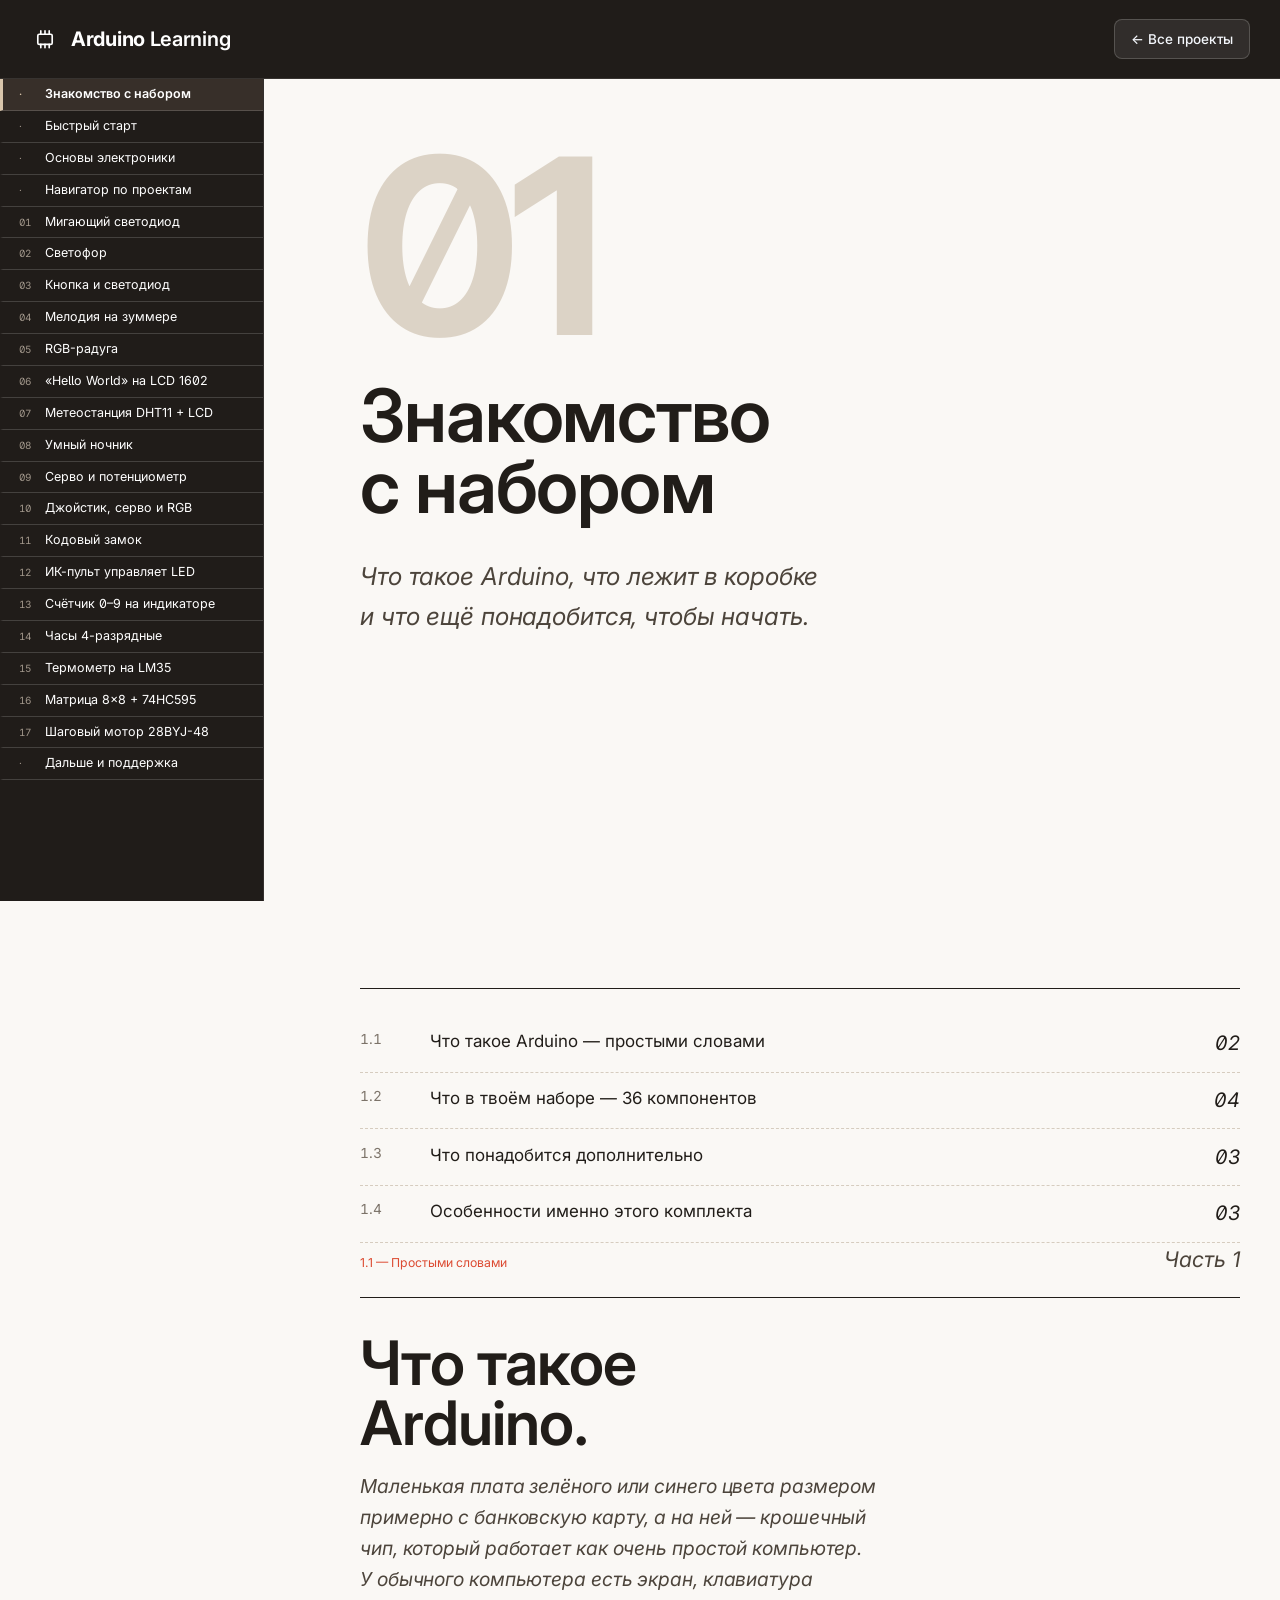
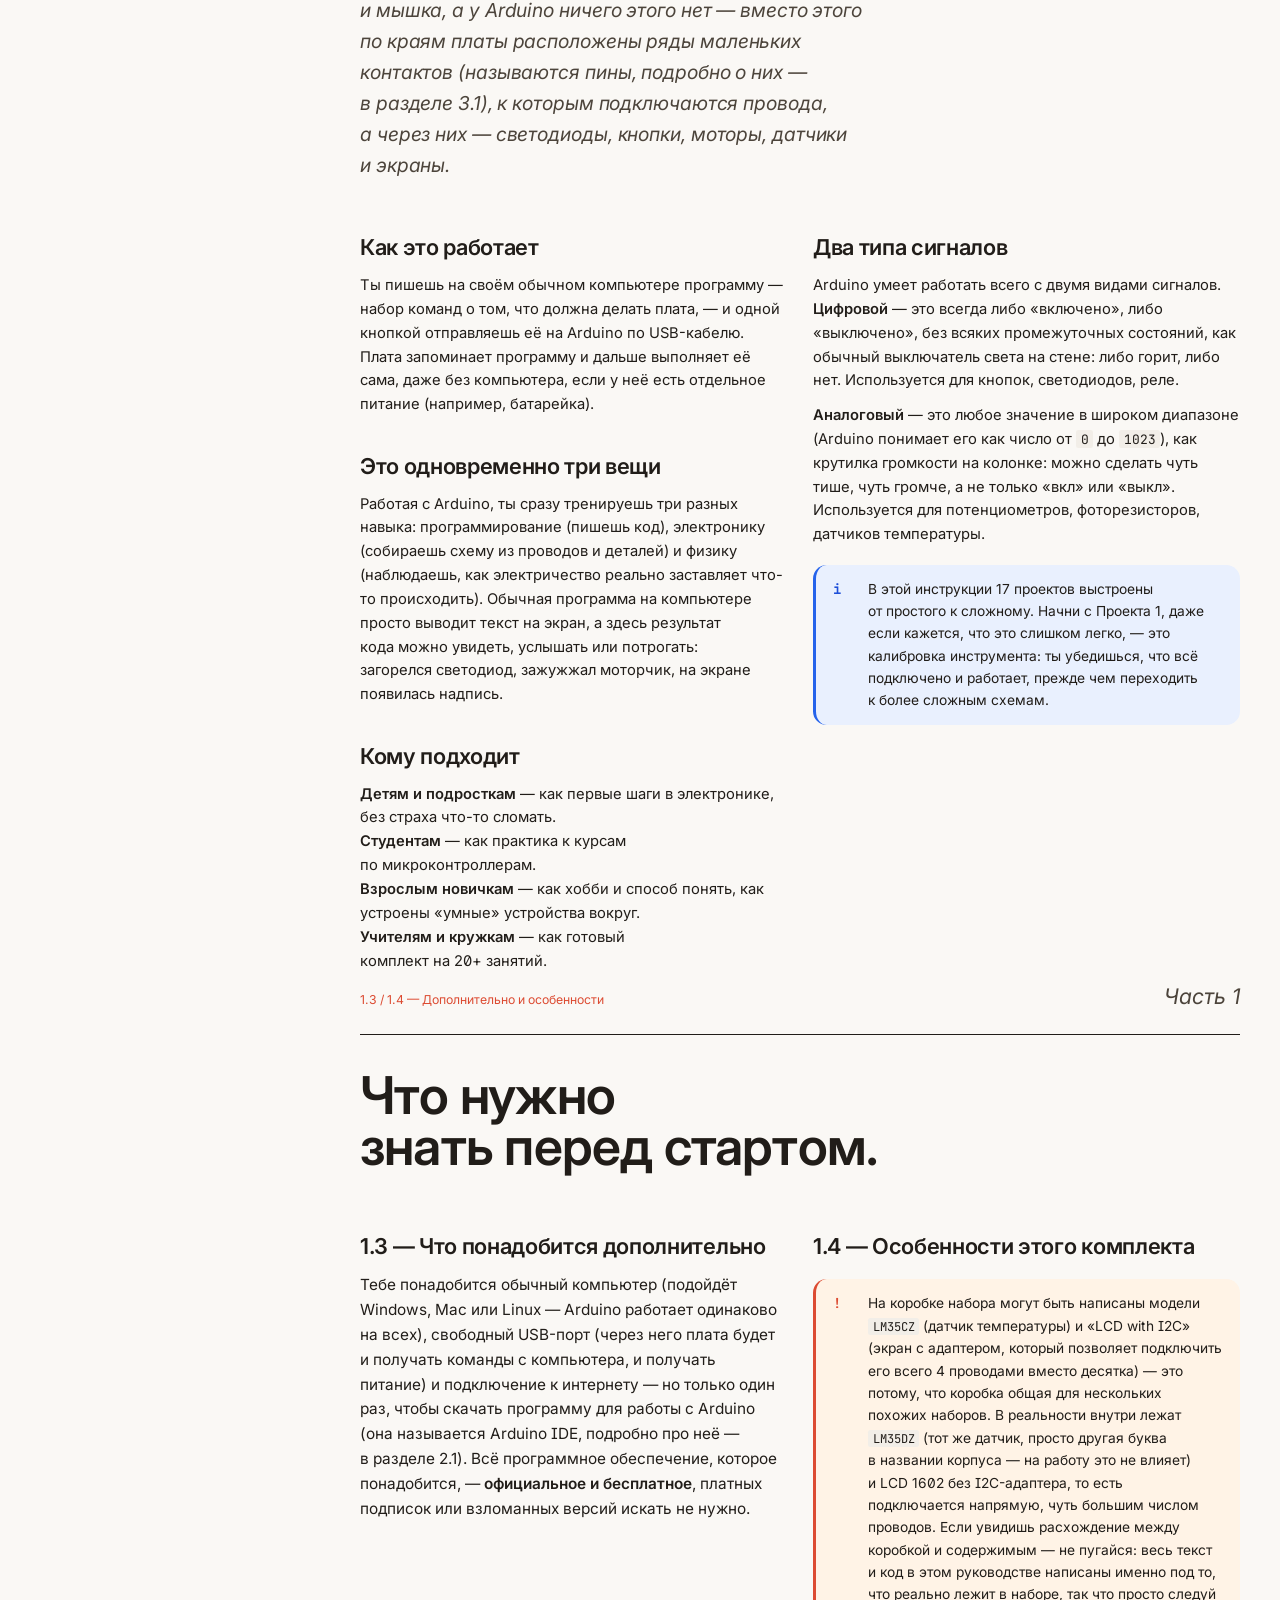
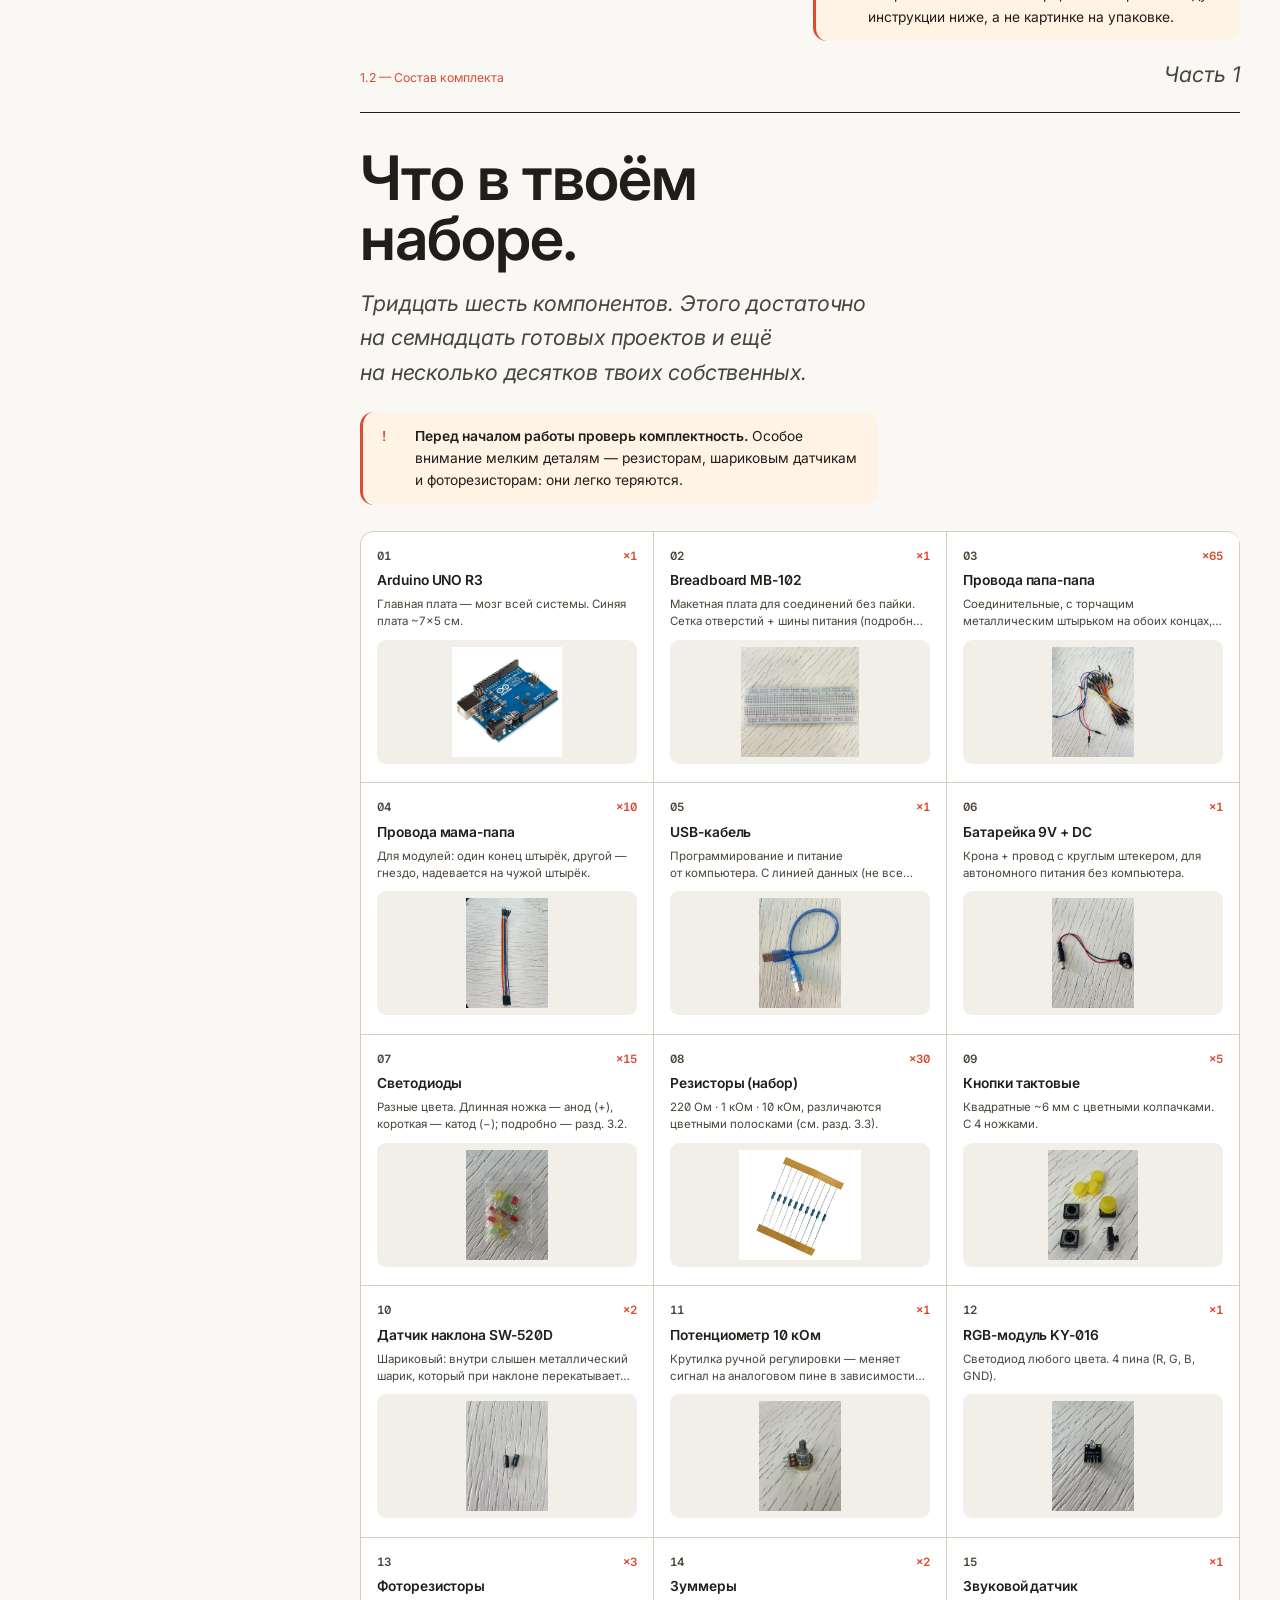
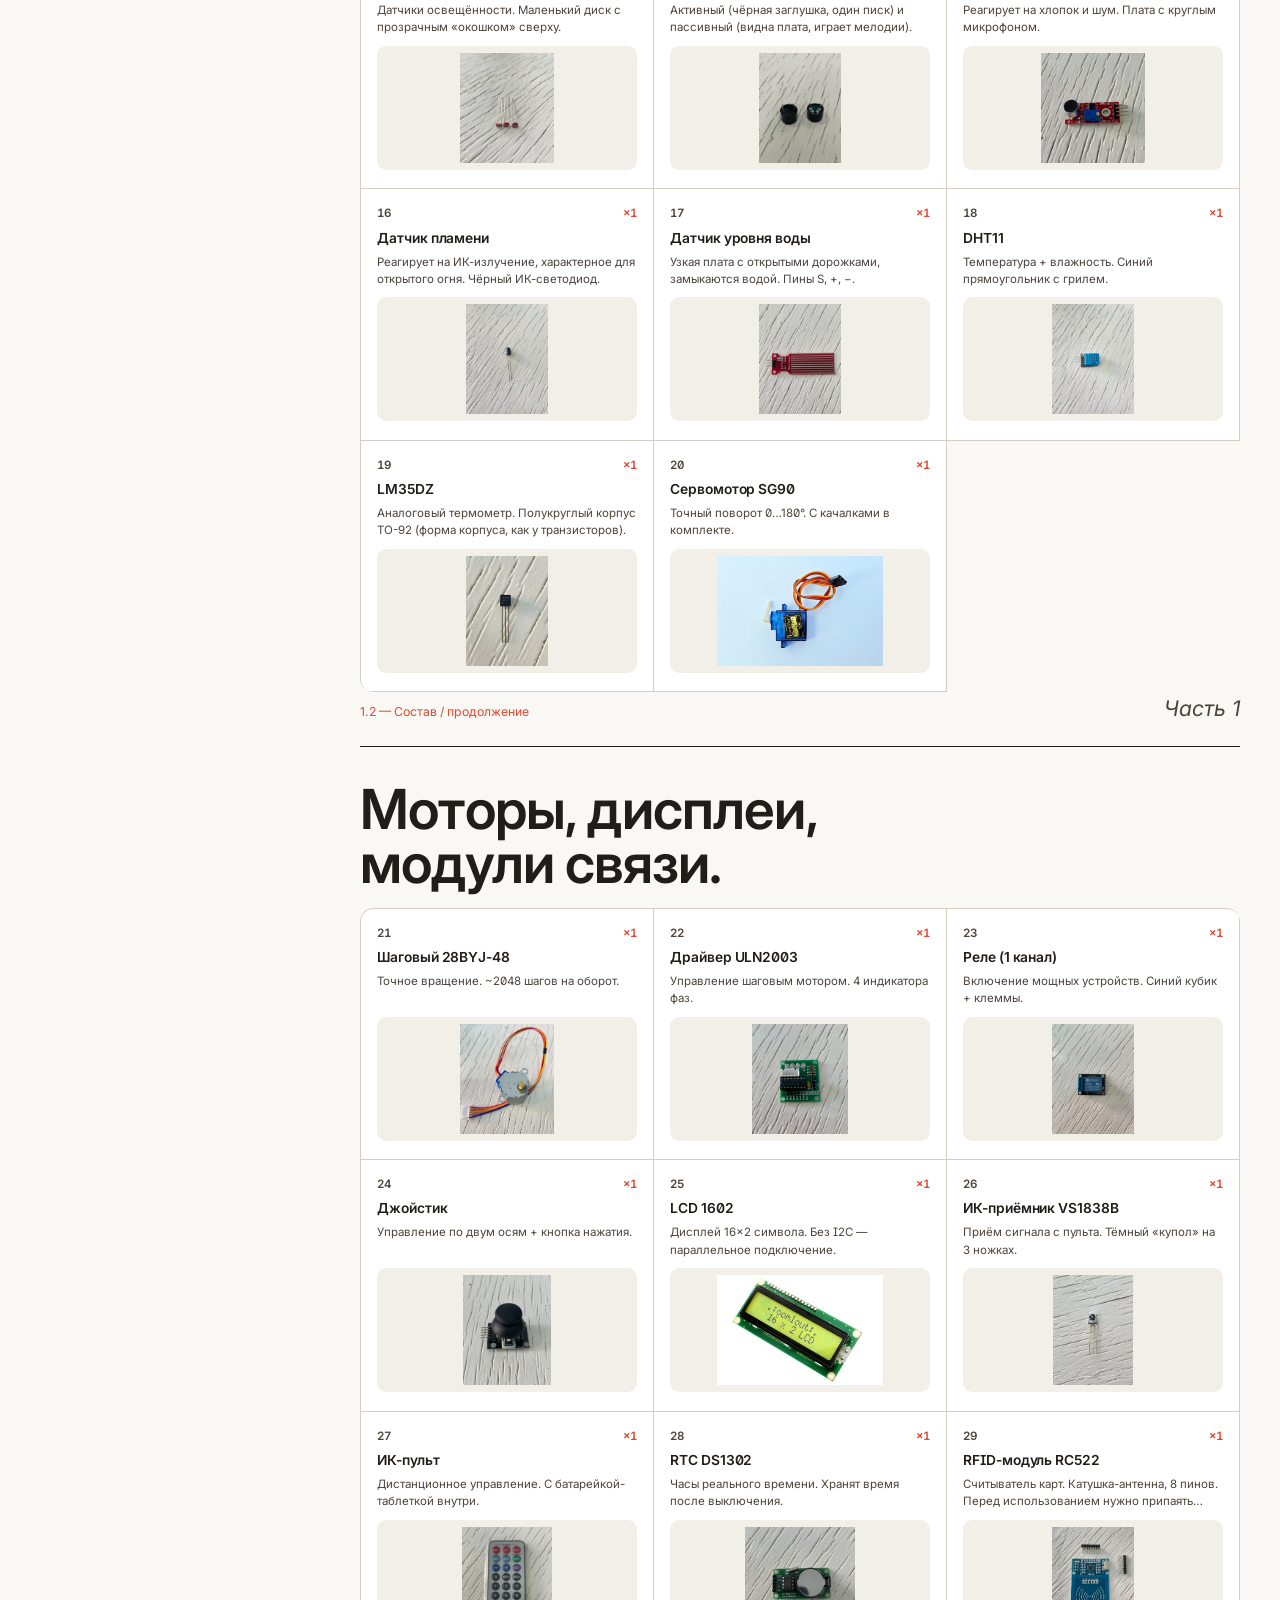
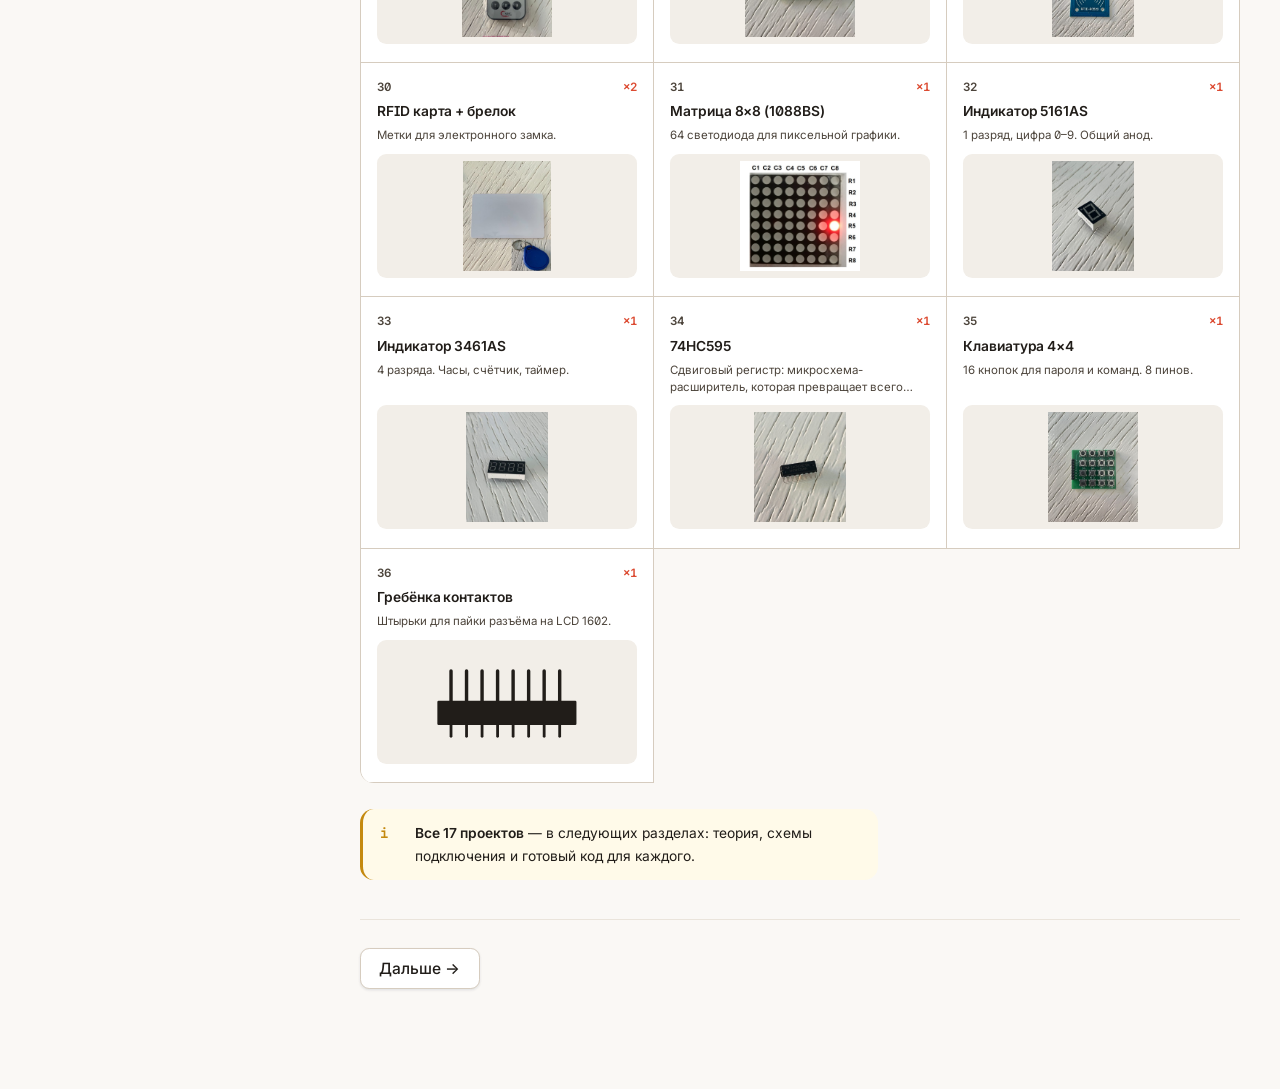
==== course.html @ 4d70eea6 "Свой цвет вместо синего школы, файлы разложены по местам Палитра «тёплый уголь»: панели #201C19, фон" ====
<!doctype html>
<html lang="ru">
<head>
<meta charset="utf-8">
<meta name="viewport" content="width=device-width, initial-scale=1">
<meta http-equiv="Cache-Control" content="no-cache, no-store, must-revalidate">
<meta http-equiv="Pragma" content="no-cache">
<title>Arduino Learning — уроки</title>
<meta name="robots" content="noindex, nofollow">
<!-- Авторские права © 2025 Maxmarker. Все права защищены. Коммерческое использование запрещено без письменного разрешения. -->
<link rel="icon" href="favicon.svg">
<link rel="preconnect" href="https://fonts.googleapis.com">
<link rel="preconnect" href="https://fonts.gstatic.com" crossorigin>
<link href="https://fonts.googleapis.com/css2?family=Inter:wght@400;500;600;700&family=JetBrains+Mono:wght@400;500;700&display=swap" rel="stylesheet">
<link rel="stylesheet" href="styles.css">
<link rel="stylesheet" href="theme.css?v=1789545694">
<link rel="stylesheet" href="site.css?v=1789545694">
<style>
/* =====================================================================
   УРОКИ. Текст взят из печатной книги без изменений; здесь снимается
   только жёсткий формат листа А4, чтобы текст тёк по ширине экрана.

   ФАЙЛ СОБИРАЕТСЯ СКРИПТОМ. Правки вносить сюда, в шаблон, а не в
   course.html — он перезаписывается при каждой сборке.
   ===================================================================== */
html,body{margin:0;padding:0}
body.course{background:var(--paper);padding:0!important;font-family:var(--sans)}

/* лист А4 -> обычный поток */
body.course .pages{max-width:none;margin:0;zoom:1}
body.course .page{width:auto;height:auto;overflow:visible;box-shadow:none;
  margin:0;padding:0;background:transparent;page-break-after:auto;break-after:auto}
body.course .page::before{display:none}
body.course .runner,body.course .folio{display:none}
body.course .toc-rail,body.course .progress-rail{display:none!important}

/* ---------- шапка ---------- */
:root{ --top-h:78px }
.c-top{position:sticky;top:0;z-index:60;background:#040057;border-bottom:1px solid rgba(255,255,255,.10)}
.c-top-in{display:flex;align-items:center;gap:14px;padding:0 30px;min-height:var(--top-h)}
.c-sp{flex:1}
.c-btn{border:1px solid var(--rule-strong);background:var(--paper-2);color:var(--ink);padding:9px 16px;
  border-radius:8px;font-family:var(--sans);font-size:13.5px;font-weight:500;cursor:pointer;
  text-decoration:none;display:inline-block;transition:.12s}
.c-btn:hover{background:var(--paper-3);border-color:var(--accent);color:var(--ink)}
.c-burger{display:none}

/* Надпись на кнопке возврата укорачивается в двух случаях: на телефоне
   (иначе она переносится на вторую строку и распирает шапку) и когда шапка
   уехала при прокрутке — там справа от колонки урока остаётся около 105
   пикселей, и полная надпись вылезает на текст. Переключение классами,
   а не переписыванием текста: так надпись не может «застрять» короткой. */
.bl-short{display:none}
body.hdr-away .bl-full{display:none}
body.hdr-away .bl-short{display:inline}

/* Название набора текстом — тот же знак и та же надпись, что на главной. */
.c-brand{font-family:var(--sans)!important;font-weight:600!important;font-size:20px!important;
  letter-spacing:-.015em!important;line-height:1;display:flex!important;align-items:center!important;
  gap:11px!important;text-decoration:none!important;border-bottom:0!important;flex:0 0 auto!important}
.c-brand .brand-mark{width:30px;height:30px;flex:0 0 30px;color:#8FB8FF;display:block}
.c-brand .brand-txt{display:block;white-space:nowrap}
.c-brand .brand-txt b{font-weight:700}
@media(min-width:1400px){ .c-brand{font-size:22px!important} }
@media(max-width:600px){
  /* Шапка урока на телефоне: три вещи в ряд — меню, название, возврат.
     Место здесь самое тесное на сайте, поэтому и название, и отступы,
     и кнопка ужимаются. «Все проекты» в две строки распирало шапку
     вдвое — остаётся «Проекты». */
  .c-brand{font-size:16px!important}
  .c-brand .brand-mark{width:22px;height:22px;flex:0 0 22px}
  .c-top-in{padding:0 10px;gap:7px}
  .bl-full{display:none}
  .bl-short{display:inline}
  .c-btn{padding:8px 12px;font-size:13px}
}
@media(max-width:359px){ .c-brand .brand-rest{display:none} }

/* Знак в рельсе — для состояния, когда шапка уехала при прокрутке вниз
   (см. скрипт ниже). Тогда в шапке знака нет, а этот приколот к верху
   тёмной рельсы, и список уроков уезжает под него. */
/* Размеры знака в рельсе заданы безусловно, а не только для состояния
   «шапка уехала». Иначе в момент переключения класса знак прыгал с 30
   пикселей на 20 прямо посреди плавного проявления. */
.c-rail-brand{text-decoration:none!important;gap:9px!important;
  font-family:var(--sans)!important;font-weight:600!important;
  font-size:14.5px!important;letter-spacing:-.01em!important;color:#FFF!important}
.c-rail-brand .brand-mark{width:20px;height:20px;flex:0 0 20px;color:#8FB8FF;display:block}

/* ---------- каркас ---------- */
.c-shell{display:flex;align-items:flex-start;gap:0}
.c-rail{position:sticky;top:var(--top-h);flex:0 0 264px;height:calc(100vh - var(--top-h));overflow-y:auto;
  border-right:1px solid rgba(255,255,255,.09);background:#040057;padding:0 0 44px}
/* Сверху у рельсы отступа НЕТ намеренно: список должен начинаться сразу,
   иначе первая строчка читается как более высокая, чем остальные.
   Снизу 44px — чтобы последний пункт не лип к краю окна. */
.c-item{display:flex;align-items:baseline;gap:11px;padding:11px 22px;text-decoration:none;
  color:var(--ink-2);border-left:3px solid transparent;font-size:15px;line-height:1.35}
.c-item:hover{background:var(--paper-3);color:var(--ink)}
.c-item.on{background:var(--paper-3);color:var(--ink);border-left-color:var(--accent);font-weight:600}
.c-n{font-family:var(--mono);font-size:12px;color:var(--ink-3);flex:0 0 22px}
.c-item.on .c-n{color:var(--ink)}
.c-t{flex:1}
.c-ok{flex:0 0 16px;text-align:right;font-size:13.5px;color:var(--green);font-weight:700}
@media(min-width:1400px){ .c-rail{flex:0 0 276px} .c-item{font-size:15px;padding:11px 24px}
  :root{--top-h:84px} }
@media(min-width:1700px){ .c-rail{flex:0 0 286px} .c-item{font-size:17px} }
/* ШИРИНА РЕЛЬСЫ (264 / 276 / 286) задана только здесь. Меняешь её —
   поправь и отступ полоски прогресса в theme.css: полоска начинается
   там, где кончается рельса, и числа должны совпадать. */

.c-main{flex:1;min-width:0;padding:30px 40px 100px;max-width:1180px;margin:0 auto}

/* Кегль. В книге он мелкий, потому что текст должен был влезть в лист А4.
   На экране это ограничение снято — увеличиваем вместе с шириной колонки. */
.lesson{zoom:1.28}
@media(min-width:1400px){ .c-main{max-width:1320px} .lesson{zoom:1.38} }
@media(min-width:1700px){ .c-main{max-width:1440px} .lesson{zoom:1.46} }

/* Междустрочный интервал. В книге 1.32 — плотно, ради экономии страниц.
   Для чтения с экрана нужен воздух, иначе строки сливаются. */
.lesson p, .lesson li, .lesson dd, .lesson dt,
.lesson .lede, .lesson td, .lesson .callout > div{ line-height:1.62!important; }
.lesson p{ margin-bottom:.9em }
.lesson li{ margin-bottom:.4em }
.lesson .code pre{ line-height:1.5!important }

/* ---------- оглавление внутри урока ----------
   Строка названий разделов под шапкой проекта. Не липкая и без рамок:
   это подпись к странице, а не вторая панель навигации — слева уже есть
   список уроков, и две панели сразу сделали бы страницу тяжёлой.
   Строится сборщиком из настоящих подзаголовков книги. */
.l-toc{display:flex;flex-wrap:wrap;align-items:center;gap:7px 15px;
  margin:0 0 4mm;padding:3mm 0;border-top:1px solid var(--rule);
  border-bottom:1px solid var(--rule)}
.l-toc a{font-family:var(--sans)!important;font-size:9.2pt;line-height:1.3;
  color:var(--ink-3)!important;text-decoration:none!important;border-bottom:0!important}
.l-toc a:hover{color:var(--ink)!important}
/* Разбор поломок этого проекта — единственное здесь, что выделено: к нему
   тянутся, когда уже не получается, и искать его глазами в этот момент
   особенно обидно. Последний пункт — общие беды, отдельной страницей. */
.l-toc .l-trouble{font-weight:600;color:var(--ink-2)!important}
.l-toc .l-trouble:hover{color:var(--signal)!important}
/* Общие беды отделены от разделов урока чертой, а не точкой: точка,
   уехав на вторую строку, читалась как мусор. */
.l-toc .l-help{color:var(--ink-4)!important;border-left:1px solid var(--rule-strong);
  padding-left:15px}
/* Заголовок не должен уезжать под шапку, когда на него прыгают по ссылке. */
.lesson .h-sub{scroll-margin-top:110px}
@media(max-width:1140px){
  .l-toc{gap:6px 14px}
  .l-toc .l-trouble{margin-left:0}
}

/* ---------- низ урока ---------- */
.c-foot{margin-top:34px;padding-top:24px;border-top:1px solid var(--rule);
  display:flex;gap:12px;flex-wrap:wrap;align-items:center}
.c-mark{display:flex;align-items:center;gap:10px;padding:12px 22px;border-radius:10px;
  border:1px solid var(--rule-strong);background:var(--paper-2);color:var(--ink-2);
  font-family:var(--sans);font-size:15px;font-weight:500;cursor:pointer;transition:.12s}
.c-mark .box{width:18px;height:18px;border:1px solid var(--rule-strong);border-radius:5px;
  background:transparent;display:grid;place-items:center;font-size:12px;line-height:1}
.c-mark:hover{border-color:var(--green);color:var(--ink)}
.c-mark.on{border-color:var(--green);background:var(--green);color:#04170F;font-weight:600}
.c-mark.on .box{background:#04170F;border-color:#04170F;color:var(--green);font-weight:700}
.c-hint{font-size:12px;color:var(--ink-3)}

/* ПОРОГ 1140, а не 900. В полосе 901-1140 рельса не оставляла уроку места:
   страница уезжала вбок. Теперь в этом диапазоне меню уходит за край и
   вызывается кнопкой, как в документации Stripe и MDN. */
@media(max-width:1140px){
  .c-burger{display:inline-block}
  .c-rail{position:fixed;left:0;top:var(--top-h);z-index:55;transform:translateX(-100%);transition:transform .2s;
    box-shadow:6px 0 24px rgba(26,24,20,.18)}
  .c-rail.open{transform:translateX(0)}
  .c-main{padding:18px 16px 80px}
  .lesson{zoom:1}
}
@media print{.c-top,.c-rail,.c-foot,.c-help{display:none!important}}
</style>
</head>
<body class="course">

<a class="skiplink" href="#main">Перейти к уроку</a>

<!-- Полоска прогресса чтения урока. Три пикселя по верху окна: один урок —
     это около 15 экранов, и без неё непонятно, ты в начале или почти
     закончил. Стили — в theme.css, поведение — в скрипте внизу. -->
<div class="c-prog" aria-hidden="true"><i></i></div>

<div class="c-top"><div class="c-top-in">
  <button class="c-btn c-burger" id="burger" aria-label="Список уроков">☰</button>
  <a class="c-brand" href="index.html" aria-label="Arduino Learning — на главную">
    <svg class="brand-mark" viewBox="0 0 100 100" aria-hidden="true">
      <g fill="none" stroke="currentColor" stroke-width="5.5" stroke-linecap="round">
        <rect x="26" y="34" width="48" height="34" rx="5"/>
        <line x1="36" y1="34" x2="36" y2="23"/><line x1="50" y1="34" x2="50" y2="23"/><line x1="64" y1="34" x2="64" y2="23"/>
        <line x1="36" y1="68" x2="36" y2="79"/><line x1="50" y1="68" x2="50" y2="79"/><line x1="64" y1="68" x2="64" y2="79"/>
      </g>
    </svg>
    <span class="brand-txt"><b>Arduino</b><span class="brand-rest"> Learning</span></span>
  </a>
  <div class="c-sp"></div>
  <a class="c-btn" id="backlink" href="index.html">←&nbsp;<span class="bl-full">Все проекты</span><span class="bl-short">Проекты</span></a>
</div></div>

<div class="c-shell">
  <nav class="c-rail" id="rail">
    <a class="c-rail-brand" href="index.html" aria-label="На главную">
      <svg class="brand-mark" viewBox="0 0 100 100" aria-hidden="true">
        <g fill="none" stroke="currentColor" stroke-width="6" stroke-linecap="round">
          <rect x="26" y="34" width="48" height="34" rx="5"/>
          <line x1="36" y1="34" x2="36" y2="23"/><line x1="50" y1="34" x2="50" y2="23"/><line x1="64" y1="34" x2="64" y2="23"/>
          <line x1="36" y1="68" x2="36" y2="79"/><line x1="50" y1="68" x2="50" y2="79"/><line x1="64" y1="68" x2="64" y2="79"/>
        </g>
      </svg>
      <span class="brand-txt"><b>Arduino</b> Learning</span>
    </a>
    <a class="c-item" data-k="part-1" href="#part-1"><span class="c-n">·</span><span class="c-t">Знакомство с набором</span><span class="c-ok"></span></a>
<a class="c-item" data-k="part-2" href="#part-2"><span class="c-n">·</span><span class="c-t">Быстрый старт</span><span class="c-ok"></span></a>
<a class="c-item" data-k="part-3" href="#part-3"><span class="c-n">·</span><span class="c-t">Основы электроники</span><span class="c-ok"></span></a>
<a class="c-item" data-k="part-4" href="#part-4"><span class="c-n">·</span><span class="c-t">Навигатор по проектам</span><span class="c-ok"></span></a>
<a class="c-item" data-k="proj-1" href="#proj-1"><span class="c-n">01</span><span class="c-t">Мигающий светодиод</span><span class="c-ok"></span></a>
<a class="c-item" data-k="proj-2" href="#proj-2"><span class="c-n">02</span><span class="c-t">Светофор</span><span class="c-ok"></span></a>
<a class="c-item" data-k="proj-3" href="#proj-3"><span class="c-n">03</span><span class="c-t">Кнопка и светодиод</span><span class="c-ok"></span></a>
<a class="c-item" data-k="proj-4" href="#proj-4"><span class="c-n">04</span><span class="c-t">Мелодия на зуммере</span><span class="c-ok"></span></a>
<a class="c-item" data-k="proj-5" href="#proj-5"><span class="c-n">05</span><span class="c-t">RGB-радуга</span><span class="c-ok"></span></a>
<a class="c-item" data-k="proj-6" href="#proj-6"><span class="c-n">06</span><span class="c-t">«Hello World» на LCD 1602</span><span class="c-ok"></span></a>
<a class="c-item" data-k="proj-7" href="#proj-7"><span class="c-n">07</span><span class="c-t">Метеостанция DHT11 + LCD</span><span class="c-ok"></span></a>
<a class="c-item" data-k="proj-8" href="#proj-8"><span class="c-n">08</span><span class="c-t">Умный ночник</span><span class="c-ok"></span></a>
<a class="c-item" data-k="proj-9" href="#proj-9"><span class="c-n">09</span><span class="c-t">Серво и потенциометр</span><span class="c-ok"></span></a>
<a class="c-item" data-k="proj-10" href="#proj-10"><span class="c-n">10</span><span class="c-t">Джойстик, серво и RGB</span><span class="c-ok"></span></a>
<a class="c-item" data-k="proj-11" href="#proj-11"><span class="c-n">11</span><span class="c-t">Кодовый замок</span><span class="c-ok"></span></a>
<a class="c-item" data-k="proj-12" href="#proj-12"><span class="c-n">12</span><span class="c-t">ИК-пульт управляет LED</span><span class="c-ok"></span></a>
<a class="c-item" data-k="proj-13" href="#proj-13"><span class="c-n">13</span><span class="c-t">Счётчик 0–9 на индикаторе</span><span class="c-ok"></span></a>
<a class="c-item" data-k="proj-14" href="#proj-14"><span class="c-n">14</span><span class="c-t">Часы 4-разрядные</span><span class="c-ok"></span></a>
<a class="c-item" data-k="proj-15" href="#proj-15"><span class="c-n">15</span><span class="c-t">Термометр на LM35</span><span class="c-ok"></span></a>
<a class="c-item" data-k="proj-16" href="#proj-16"><span class="c-n">16</span><span class="c-t">Матрица 8×8 + 74HC595</span><span class="c-ok"></span></a>
<a class="c-item" data-k="proj-17" href="#proj-17"><span class="c-n">17</span><span class="c-t">Шаговый мотор 28BYJ-48</span><span class="c-ok"></span></a>
<a class="c-item" data-k="part-5" href="#part-5"><span class="c-n">·</span><span class="c-t">Дальше и поддержка</span><span class="c-ok"></span></a>
  </nav>
  <main class="c-main" id="main" tabindex="-1">
    <article class="lesson" id="L-part-1" hidden><div class="pages">
  <div class="section-opener">
    <div>
      <div class="num">01</div>
      <h2 class="title">Знакомство<br>с набором</h2>
      <p class="lede">
        Что такое Arduino, что лежит в коробке и&nbsp;что
        ещё понадобится, чтобы начать.
      </p>
    </div>
    <div class="toc">
      <div class="toc-row"><span class="n">1.1</span><span>Что такое Arduino — простыми словами</span><span class="pg">02</span></div>
      <div class="toc-row"><span class="n">1.2</span><span>Что в твоём наборе — 36 компонентов</span><span class="pg">04</span></div>
      <div class="toc-row"><span class="n">1.3</span><span>Что понадобится дополнительно</span><span class="pg">03</span></div>
      <div class="toc-row"><span class="n">1.4</span><span>Особенности именно этого комплекта</span><span class="pg">03</span></div>
    </div>
  </div>
  


  <div class="page-header">
    <span class="part">1.1 — Простыми словами</span>
    <span class="chapter">Часть 1</span>
  </div>
  <h2 class="h-display">Что такое<br>Arduino.</h2>
  <p class="lede" style="font-size:12.5pt; margin-bottom:3mm;">
    Маленькая плата зелёного или синего цвета размером примерно с&nbsp;банковскую карту, а&nbsp;на&nbsp;ней&nbsp;— крошечный чип, который работает как очень простой компьютер. У&nbsp;обычного компьютера есть экран, клавиатура и&nbsp;мышка, а&nbsp;у&nbsp;Arduino ничего этого нет — вместо этого по&nbsp;краям платы расположены ряды маленьких контактов (называются пины, подробно о них — в&nbsp;разделе 3.1), к которым подключаются провода, а&nbsp;через них — светодиоды, кнопки, моторы, датчики и&nbsp;экраны.
  </p>
  <div class="grid-2" style="margin-top: 4mm; font-size:9.6pt; line-height:1.34;">
    <div>
      <h3 class="h-sub" style="margin:0 0 1.5mm; font-size:11pt;" id="s-part-1-1">Как это работает</h3>
      <p style="margin-bottom:2.5mm;">
        Ты пишешь на&nbsp;своём обычном компьютере программу — набор команд о&nbsp;том, что должна делать плата, — и&nbsp;одной кнопкой отправляешь её на&nbsp;Arduino по&nbsp;USB-кабелю. Плата запоминает программу и&nbsp;дальше выполняет её сама, даже без компьютера, если у&nbsp;неё есть отдельное питание (например, батарейка).
      </p>
      <h3 class="h-sub" style="margin:3mm 0 1.5mm; font-size:11pt;" id="s-part-1-2">Это одновременно три вещи</h3>
      <p style="margin-bottom:2.5mm;">
        Работая с&nbsp;Arduino, ты сразу тренируешь три разных навыка: программирование (пишешь код), электронику (собираешь схему из&nbsp;проводов и&nbsp;деталей) и&nbsp;физику (наблюдаешь, как электричество реально заставляет что-то происходить). Обычная программа на&nbsp;компьютере просто выводит текст на&nbsp;экран, а&nbsp;здесь результат кода можно увидеть, услышать или потрогать: загорелся светодиод, зажужжал моторчик, на&nbsp;экране появилась надпись.
      </p>
      <h3 class="h-sub" style="margin:3mm 0 1.5mm; font-size:11pt;" id="s-part-1-3">Кому подходит</h3>
      <p style="margin-bottom: 1.5mm; line-height:1.5;">
        <strong>Детям и&nbsp;подросткам</strong> — как первые шаги в&nbsp;электронике, без страха что-то сломать.<br>
        <strong>Студентам</strong> — как практика к курсам по&nbsp;микроконтроллерам.<br>
        <strong>Взрослым новичкам</strong> — как хобби и&nbsp;способ понять, как устроены «умные» устройства вокруг.<br>
        <strong>Учителям и&nbsp;кружкам</strong> — как готовый комплект на&nbsp;20+&nbsp;занятий.
      </p>
    </div>
    <div>
      <h3 class="h-sub" style="margin:0 0 1.5mm; font-size:11pt;" id="s-part-1-4">Два типа сигналов</h3>
      <p style="margin-bottom:2.5mm;">
        Arduino умеет работать всего с&nbsp;двумя видами сигналов. <strong>Цифровой</strong> — это всегда либо «включено», либо «выключено», без всяких промежуточных состояний, как обычный выключатель света на&nbsp;стене: либо горит, либо нет. Используется для кнопок, светодиодов, реле.
      </p>
      <p style="margin-bottom:2.5mm;">
        <strong>Аналоговый</strong> — это любое значение в&nbsp;широком диапазоне (Arduino понимает его как число от&nbsp;<code>0</code> до&nbsp;<code>1023</code>), как крутилка громкости на&nbsp;колонке: можно сделать чуть тише, чуть громче, а&nbsp;не&nbsp;только «вкл» или «выкл». Используется для потенциометров, фоторезисторов, датчиков температуры.
      </p>
      <div class="callout tip" style="margin:4mm 0 4mm;">
        <span class="ic">i</span>
        <div>
          В этой инструкции 17&nbsp;проектов выстроены от&nbsp;простого
          к сложному. Начни с&nbsp;Проекта&nbsp;1, даже если кажется,
          что это слишком легко, — это калибровка инструмента: ты убедишься, что всё подключено и&nbsp;работает, прежде чем переходить к&nbsp;более сложным схемам.
        </div>
      </div>
    </div>
  </div>
  


  <div class="page-header">
    <span class="part">1.3 / 1.4 — Дополнительно и особенности</span>
    <span class="chapter">Часть 1</span>
  </div>
  <h2 class="h-display" style="font-size:34pt;">Что нужно<br>знать перед стартом.</h2>
  <div class="grid-2" style="margin-top:6mm;">
    <div>
      <h3 class="h-sub" style="margin-top: 0;" id="s-part-1-5">1.3 — Что понадобится дополнительно</h3>
      <p style="font-size: 10pt;">
        Тебе понадобится обычный компьютер (подойдёт Windows, Mac или Linux — Arduino работает одинаково на&nbsp;всех), свободный USB-порт (через него плата будет и&nbsp;получать команды с&nbsp;компьютера, и&nbsp;получать питание) и&nbsp;подключение к&nbsp;интернету — но&nbsp;только один раз, чтобы скачать программу для работы с&nbsp;Arduino (она называется Arduino IDE, подробно про неё&nbsp;— в&nbsp;разделе 2.1). Всё программное обеспечение, которое понадобится, — <strong>официальное и&nbsp;бесплатное</strong>, платных подписок или взломанных версий искать не&nbsp;нужно.
      </p>
    </div>
    <div>
      <h3 class="h-sub" style="margin-top: 0;" id="s-part-1-6">1.4 — Особенности этого комплекта</h3>
      <div class="callout warn" style="margin:4mm 0 4mm;">
        <span class="ic">!</span>
        <div>
          На коробке набора могут быть написаны модели <code>LM35CZ</code> (датчик температуры) и «LCD with I2C» (экран с&nbsp;адаптером, который позволяет подключить его всего 4&nbsp;проводами вместо десятка) — это потому, что коробка общая для нескольких похожих наборов. В&nbsp;реальности внутри лежат <code>LM35DZ</code> (тот же датчик, просто другая буква в&nbsp;названии корпуса — на&nbsp;работу это не&nbsp;влияет) и&nbsp;LCD 1602 без I2C-адаптера, то&nbsp;есть подключается напрямую, чуть большим числом проводов. Если увидишь расхождение между коробкой и&nbsp;содержимым — не&nbsp;пугайся: весь текст и&nbsp;код в&nbsp;этом руководстве написаны именно под то, что реально лежит в&nbsp;наборе, так что просто следуй инструкции ниже, а&nbsp;не&nbsp;картинке на&nbsp;упаковке.
        </div>
      </div>
    </div>
  </div>
  


  <div class="page-header"><span class="part">1.2 — Состав комплекта</span><span class="chapter">Часть 1</span></div>
  <h2 class="h-display">Что в&nbsp;твоём<br>наборе.</h2>
  <p class="lede">
    Тридцать шесть компонентов. Этого достаточно
    на&nbsp;семнадцать готовых проектов и&nbsp;ещё на&nbsp;несколько
    десятков твоих&nbsp;собственных.
  </p>
  <div class="callout warn" style="margin: 5mm 0 6mm;">
    <span class="ic">!</span>
    <div>
      <strong>Перед началом работы проверь комплектность.</strong>
      Особое внимание мелким деталям — резисторам, шариковым
      датчикам и фоторезисторам: они легко теряются.
    </div>
  </div>
  <div class="comp-grid">
    <div class="comp"><div class="comp-head"><span>01</span><span class="qty">×1</span></div><div class="comp-icon" data-icon="arduino_uno"><img src="assets/comp-01-arduino.jpg" alt="Arduino UNO R3"></div><div class="comp-name">Arduino UNO&nbsp;R3</div><div class="comp-desc">Главная плата — мозг всей системы. Синяя плата ~7×5&nbsp;см.</div></div>
    <div class="comp"><div class="comp-head"><span>02</span><span class="qty">×1</span></div><div class="comp-icon" data-icon="breadboard"><img src="assets/comp-02-breadboard.jpg" alt="Breadboard MB-102"></div><div class="comp-name">Breadboard MB-102</div><div class="comp-desc">Макетная плата для соединений без пайки. Сетка отверстий + шины питания (подробно — разд. 3.1).</div></div>
    <div class="comp"><div class="comp-head"><span>03</span><span class="qty">×65</span></div><div class="comp-icon" data-icon="wire_mm"><img src="assets/comp-03-wire-mm.jpg" alt="Провода папа-папа"></div><div class="comp-name">Провода папа-папа</div><div class="comp-desc">Соединительные, с торчащим металлическим штырьком на обоих концах, разноцветные.</div></div>
    <div class="comp"><div class="comp-head"><span>04</span><span class="qty">×10</span></div><div class="comp-icon" data-icon="wire_fm"><img src="assets/comp-04-wire-fm.jpg" alt="Провода мама-папа"></div><div class="comp-name">Провода мама-папа</div><div class="comp-desc">Для модулей: один конец штырёк, другой&nbsp;— гнездо, надевается на чужой штырёк.</div></div>
    <div class="comp"><div class="comp-head"><span>05</span><span class="qty">×1</span></div><div class="comp-icon" data-icon="usb_cable"><img src="assets/comp-05-usb.jpg" alt="USB-кабель"></div><div class="comp-name">USB-кабель</div><div class="comp-desc">Программирование и питание от&nbsp;компьютера. С линией данных (не все USB-кабели её имеют, см. разд. 2.2).</div></div>
    <div class="comp"><div class="comp-head"><span>06</span><span class="qty">×1</span></div><div class="comp-icon" data-icon="battery_9v"><img src="assets/comp-06-battery.jpg" alt="Батарейка 9V + DC"></div><div class="comp-name">Батарейка 9V + DC</div><div class="comp-desc">Крона + провод с круглым штекером, для автономного питания без компьютера.</div></div>
    <div class="comp"><div class="comp-head"><span>07</span><span class="qty">×15</span></div><div class="comp-icon" data-icon="led"><img src="assets/comp-07-led.jpg" alt="Светодиоды"></div><div class="comp-name">Светодиоды</div><div class="comp-desc">Разные цвета. Длинная ножка — анод (+), короткая — катод (−); подробно — разд. 3.2.</div></div>
    <div class="comp"><div class="comp-head"><span>08</span><span class="qty">×30</span></div><div class="comp-icon" data-icon="resistor"><img src="assets/comp-08-resistor.jpg" alt="Резисторы"></div><div class="comp-name">Резисторы (набор)</div><div class="comp-desc">220&nbsp;Ом · 1&nbsp;кОм · 10&nbsp;кОм, различаются цветными полосками (см. разд. 3.3).</div></div>
    <div class="comp"><div class="comp-head"><span>09</span><span class="qty">×5</span></div><div class="comp-icon" data-icon="button"><img src="assets/comp-09-button.jpg" alt="Кнопки тактовые"></div><div class="comp-name">Кнопки тактовые</div><div class="comp-desc">Квадратные ~6&nbsp;мм с цветными колпачками. С 4&nbsp;ножками.</div></div>
    <div class="comp"><div class="comp-head"><span>10</span><span class="qty">×2</span></div><div class="comp-icon" data-icon="tilt"><img src="assets/comp-10-tilt.jpg" alt="Датчик наклона SW-520D"></div><div class="comp-name">Датчик наклона SW-520D</div><div class="comp-desc">Шариковый: внутри слышен металлический шарик, который при наклоне перекатывается и замыкает контакт.</div></div>
    <div class="comp"><div class="comp-head"><span>11</span><span class="qty">×1</span></div><div class="comp-icon" data-icon="potentiometer"><img src="assets/comp-11-potentiometer.jpg" alt="Потенциометр 10 кОм"></div><div class="comp-name">Потенциометр 10&nbsp;кОм</div><div class="comp-desc">Крутилка ручной регулировки — меняет сигнал на аналоговом пине в зависимости от положения.</div></div>
    <div class="comp"><div class="comp-head"><span>12</span><span class="qty">×1</span></div><div class="comp-icon" data-icon="rgb_module"><img src="assets/comp-12-rgb.jpg" alt="RGB-модуль KY-016"></div><div class="comp-name">RGB-модуль KY-016</div><div class="comp-desc">Светодиод любого цвета. 4 пина (R, G, B, GND).</div></div>
    <div class="comp"><div class="comp-head"><span>13</span><span class="qty">×3</span></div><div class="comp-icon" data-icon="photoresistor"><img src="assets/comp-13-photoresistor.jpg" alt="Фоторезисторы"></div><div class="comp-name">Фоторезисторы</div><div class="comp-desc">Датчики освещённости. Маленький диск с прозрачным «окошком» сверху.</div></div>
    <div class="comp"><div class="comp-head"><span>14</span><span class="qty">×2</span></div><div class="comp-icon" data-icon="buzzer"><img src="assets/comp-14-buzzer.jpg" alt="Зуммеры"></div><div class="comp-name">Зуммеры</div><div class="comp-desc">Активный (чёрная заглушка, один писк) и пассивный (видна плата, играет мелодии).</div></div>
    <div class="comp"><div class="comp-head"><span>15</span><span class="qty">×1</span></div><div class="comp-icon" data-icon="sound_sensor"><img src="assets/comp-15-sound.jpg" alt="Звуковой датчик"></div><div class="comp-name">Звуковой датчик</div><div class="comp-desc">Реагирует на хлопок и шум. Плата с круглым микрофоном.</div></div>
    <div class="comp"><div class="comp-head"><span>16</span><span class="qty">×1</span></div><div class="comp-icon" data-icon="flame_sensor"><img src="assets/comp-16-flame.jpg" alt="Датчик пламени"></div><div class="comp-name">Датчик пламени</div><div class="comp-desc">Реагирует на ИК-излучение, характерное для открытого огня. Чёрный ИК-светодиод.</div></div>
    <div class="comp"><div class="comp-head"><span>17</span><span class="qty">×1</span></div><div class="comp-icon" data-icon="water_sensor"><img src="assets/comp-17-water.jpg" alt="Датчик уровня воды"></div><div class="comp-name">Датчик уровня воды</div><div class="comp-desc">Узкая плата с открытыми дорожками, замыкаются водой. Пины S, +, −.</div></div>
    <div class="comp"><div class="comp-head"><span>18</span><span class="qty">×1</span></div><div class="comp-icon" data-icon="dht11"><img src="assets/comp-18-dht11.jpg" alt="DHT11"></div><div class="comp-name">DHT11</div><div class="comp-desc">Температура + влажность. Синий прямоугольник с грилем.</div></div>
    <div class="comp"><div class="comp-head"><span>19</span><span class="qty">×1</span></div><div class="comp-icon" data-icon="lm35"><img src="assets/comp-19-lm35.jpg" alt="LM35DZ"></div><div class="comp-name">LM35DZ</div><div class="comp-desc">Аналоговый термометр. Полукруглый корпус TO-92 (форма корпуса, как у транзисторов).</div></div>
    <div class="comp"><div class="comp-head"><span>20</span><span class="qty">×1</span></div><div class="comp-icon" data-icon="servo"><img src="assets/comp-20-servo.jpg" alt="Сервомотор SG90"></div><div class="comp-name">Сервомотор SG90</div><div class="comp-desc">Точный поворот 0…180°. С качалками в комплекте.</div></div>
  </div>
  


  <div class="page-header"><span class="part">1.2 — Состав / продолжение</span><span class="chapter">Часть 1</span></div>
  <h2 class="h-display" style="font-size: 36pt;">Моторы, дисплеи,<br>модули связи.</h2>
  <div class="comp-grid">
    <div class="comp"><div class="comp-head"><span>21</span><span class="qty">×1</span></div><div class="comp-icon" data-icon="stepper"><img src="assets/comp-21-stepper.jpg" alt="Шаговый 28BYJ-48"></div><div class="comp-name">Шаговый 28BYJ-48</div><div class="comp-desc">Точное вращение. ~2048 шагов на оборот.</div></div>
    <div class="comp"><div class="comp-head"><span>22</span><span class="qty">×1</span></div><div class="comp-icon" data-icon="driver_uln"><img src="assets/comp-22-uln2003.jpg" alt="Драйвер ULN2003"></div><div class="comp-name">Драйвер ULN2003</div><div class="comp-desc">Управление шаговым мотором. 4&nbsp;индикатора фаз.</div></div>
    <div class="comp"><div class="comp-head"><span>23</span><span class="qty">×1</span></div><div class="comp-icon" data-icon="relay"><img src="assets/comp-23-relay.jpg" alt="Реле (1 канал)"></div><div class="comp-name">Реле (1 канал)</div><div class="comp-desc">Включение мощных устройств. Синий кубик + клеммы.</div></div>
    <div class="comp"><div class="comp-head"><span>24</span><span class="qty">×1</span></div><div class="comp-icon" data-icon="joystick"><img src="assets/comp-24-joystick.jpg" alt="Джойстик HW-504"></div><div class="comp-name">Джойстик</div><div class="comp-desc">Управление по двум осям + кнопка нажатия.</div></div>
    <div class="comp"><div class="comp-head"><span>25</span><span class="qty">×1</span></div><div class="comp-icon" data-icon="lcd_1602"><img src="assets/comp-25-lcd1602.jpg" alt="LCD 1602"></div><div class="comp-name">LCD 1602</div><div class="comp-desc">Дисплей 16×2&nbsp;символа. Без I2C — параллельное подключение.</div></div>
    <div class="comp"><div class="comp-head"><span>26</span><span class="qty">×1</span></div><div class="comp-icon" data-icon="ir_receiver"><img src="assets/comp-26-ir-receiver.jpg" alt="ИК-приёмник VS1838B"></div><div class="comp-name">ИК-приёмник VS1838B</div><div class="comp-desc">Приём сигнала с пульта. Тёмный «купол» на 3 ножках.</div></div>
    <div class="comp"><div class="comp-head"><span>27</span><span class="qty">×1</span></div><div class="comp-icon" data-icon="ir_remote"><img src="assets/comp-27-ir-remote.jpg" alt="ИК-пульт"></div><div class="comp-name">ИК-пульт</div><div class="comp-desc">Дистанционное управление. С батарейкой-таблеткой внутри.</div></div>
    <div class="comp"><div class="comp-head"><span>28</span><span class="qty">×1</span></div><div class="comp-icon" data-icon="rtc"><img src="assets/comp-28-rtc.jpg" alt="RTC DS1302"></div><div class="comp-name">RTC DS1302</div><div class="comp-desc">Часы реального времени. Хранят время после выключения.</div></div>
    <div class="comp"><div class="comp-head"><span>29</span><span class="qty">×1</span></div><div class="comp-icon" data-icon="rfid"><img src="assets/comp-29-rfid-module.jpg" alt="RFID-модуль RC522"></div><div class="comp-name">RFID-модуль RC522</div><div class="comp-desc">Считыватель карт. Катушка-антенна, 8 пинов. Перед использованием нужно припаять штырьки из комплекта — как и LCD 1602 (см. Проект 06).</div></div>
    <div class="comp"><div class="comp-head"><span>30</span><span class="qty">×2</span></div><div class="comp-icon" data-icon="rfid_card"><img src="assets/comp-30-rfid-card.jpg" alt="RFID карта + брелок"></div><div class="comp-name">RFID карта + брелок</div><div class="comp-desc">Метки для электронного замка.</div></div>
    <div class="comp"><div class="comp-head"><span>31</span><span class="qty">×1</span></div><div class="comp-icon" data-icon="matrix_8x8"><img src="assets/comp-31-matrix.jpg" alt="Матрица 8×8"></div><div class="comp-name">Матрица 8×8 (1088BS)</div><div class="comp-desc">64&nbsp;светодиода для пиксельной графики.</div></div>
    <div class="comp"><div class="comp-head"><span>32</span><span class="qty">×1</span></div><div class="comp-icon" data-icon="seg7_single"><img src="assets/comp-32-digit1.jpg" alt="Индикатор 5161AS"></div><div class="comp-name">Индикатор 5161AS</div><div class="comp-desc">1&nbsp;разряд, цифра 0–9. Общий анод.</div></div>
    <div class="comp"><div class="comp-head"><span>33</span><span class="qty">×1</span></div><div class="comp-icon" data-icon="seg7_4digit"><img src="assets/comp-33-digit4.jpg" alt="Индикатор 3461AS"></div><div class="comp-name">Индикатор 3461AS</div><div class="comp-desc">4&nbsp;разряда. Часы, счётчик, таймер.</div></div>
    <div class="comp"><div class="comp-head"><span>34</span><span class="qty">×1</span></div><div class="comp-icon" data-icon="shift_register"><img src="assets/comp-34-74hc595.jpg" alt="74HC595"></div><div class="comp-name">74HC595</div><div class="comp-desc">Сдвиговый регистр: микросхема-расширитель, которая превращает всего 3&nbsp;провода от&nbsp;Arduino в&nbsp;8&nbsp;независимых выходов — выручает, когда своих пинов не&nbsp;хватает.</div></div>
    <div class="comp"><div class="comp-head"><span>35</span><span class="qty">×1</span></div><div class="comp-icon" data-icon="keypad"><img src="assets/comp-35-keypad.jpg" alt="Клавиатура 4×4"></div><div class="comp-name">Клавиатура 4×4</div><div class="comp-desc">16&nbsp;кнопок для пароля и команд. 8&nbsp;пинов.</div></div><div class="comp"><div class="comp-head"><span>36</span><span class="qty">×1</span></div><div class="comp-icon" data-icon="pin_header"></div><div class="comp-name">Гребёнка контактов</div><div class="comp-desc">Штырьки для&nbsp;пайки разъёма на&nbsp;LCD&nbsp;1602.</div></div>
  </div>
  <div class="callout note" style="margin:6mm 0 4mm;"><span class="ic">i</span><div><strong>Все 17&nbsp;проектов</strong> — в следующих разделах: теория, схемы подключения и готовый код для каждого.</div></div>
  
</div><div class="c-foot"></div></article>
<article class="lesson" id="L-part-2" hidden><div class="pages">
  <div class="section-opener">
    <div>
      <div class="num">02</div>
      <h2 class="title">Быстрый<br>старт</h2>
      <p class="lede">Установить программу, подключить плату и&nbsp;настроить Arduino IDE. Двадцать минут — и&nbsp;ты готов собрать первый проект на&nbsp;breadboard.</p>
    </div>
    <div class="toc">
      <div class="toc-row"><span class="n">2.1</span><span>Установка Arduino IDE</span><span class="pg">07</span></div>
      <div class="toc-row"><span class="n">2.2</span><span>Подключение платы</span><span class="pg">07</span></div>
      <div class="toc-row"><span class="n">2.3</span><span>Настройка IDE</span><span class="pg">08</span></div>
      <div class="toc-row"><span class="n">2.4</span><span>Если что-то не работает</span><span class="pg">08</span></div>
    </div>
  </div>
  


  <div class="page-header"><span class="part">2.1 / 2.2 — ПО и драйвер</span><span class="chapter">Часть 2</span></div>
  <h2 class="h-display">Установка<br>и драйвер.</h2>
  <div class="grid-2" style="margin-top: 6mm;">
    <div>
      <h3 class="h-sub" style="margin-top:0;" id="s-part-2-1">2.1 — Arduino IDE</h3>
      <p>Официальная бесплатная программа для написания и&nbsp;загрузки кода.</p>
      <ol style="font-size:9.5pt; padding-left:5mm; line-height:1.5;">
        <li>Открой <a href="https://www.arduino.cc/en/software">arduino.cc/en/software</a></li>
        <li>Выбери версию для своей ОС (Windows&nbsp;/ macOS&nbsp;/ Linux)</li>
        <li>Скачай и установи как обычную программу</li>
        <li>Во время установки Windows несколько раз спросит, доверять ли драйверам от&nbsp;Adafruit Industries, FTDI, Arduino LLC и&nbsp;других — на&nbsp;все окна нажми «Установить». Это поставит USB-драйверы вместе с&nbsp;IDE.</li>
        <li>Рекомендуемая версия — <strong>Arduino IDE 2.x</strong></li>
      </ol>
      <div class="h-label">Где что в IDE</div>
      <ul class="parts-list" style="font-size:9pt;">
        <li>✓ галочка <span class="q">проверить код</span></li>
        <li>→ стрелка <span class="q">загрузить в плату</span></li>
        <li>Инструменты → Плата <span class="q">тип платы</span></li>
        <li>Инструменты → Порт <span class="q">COM-порт</span></li>
        <li>Лупа <span class="q">Serial Monitor</span></li>
      </ul>
      <div class="callout tip"><span class="ic">i</span><div>Используй USB-кабель из&nbsp;комплекта набора. Кабели «только для зарядки» (часто идут к&nbsp;наушникам и&nbsp;колонкам) не&nbsp;передают данные — питание будет, но&nbsp;компьютер плату не&nbsp;увидит.</div></div><p style="font-size:8pt; line-height:1.25; margin:2.5mm 0 0;"><strong>Порядок для&nbsp;любого драйвера:</strong> скачать → установить → вынуть и&nbsp;снова воткнуть USB-кабель → заново открыть меню «Порт».</p>
    </div>
    <div>
      <h3 class="h-sub" style="margin-top:0;" id="s-part-2-2">2.2 — Подключение платы</h3>
      <p>Чаще всего драйвер уже стоит — он ставится вместе с&nbsp;Arduino IDE (пункт&nbsp;4 слева). Подключи плату, Windows подхватит её&nbsp;сама.</p>
      <ol style="font-size:9.5pt; padding-left:5mm; line-height:1.5;">
        <li>Воткни USB-кабель в&nbsp;плату и&nbsp;в&nbsp;ноутбук</li>
        <li>На&nbsp;плате должны загореться светодиоды ON и&nbsp;L</li>
        <li>Открой Arduino IDE → меню «Инструменты» → «Порт»</li>
        <li>Если в&nbsp;списке появился COM-порт (COM3, COM5 и&nbsp;т.п.) — плата определилась, переходи к&nbsp;2.3</li>
      </ol>
      <div class="callout warn"><span class="ic">!</span><div>Если COM-порта в&nbsp;списке нет — плате не хватает драйвера. Какой именно нужен, зависит от&nbsp;микросхемы-переходника на&nbsp;твоей плате: у&nbsp;разных партий она разная, поэтому сначала посмотри, что у&nbsp;тебя, а&nbsp;уже потом ставь. Как это сделать — в&nbsp;блоке ниже.</div></div><div class="h-label" style="margin-top:2.5mm;">Как узнать, какой драйвер нужен</div><p style="font-size:9pt; line-height:1.35;">Плата общается с&nbsp;компьютером не&nbsp;напрямую: между её&nbsp;процессором и&nbsp;USB-разъёмом стоит отдельная микросхема-переводчик. Именно ей и&nbsp;нужен драйвер, и&nbsp;у&nbsp;разных производителей она разная — отсюда путаница.</p><p style="font-size:9pt; line-height:1.35;">Не&nbsp;отключая плату, открой <strong>Диспетчер устройств</strong> (нажми Win+X и&nbsp;выбери его в&nbsp;меню) и&nbsp;разверни раздел <strong>«Порты (COM и&nbsp;LPT)»</strong>. Название строки прямо скажет, что у&nbsp;тебя стоит:</p><table class="pinout" style="font-size:8.6pt; margin:1.5mm 0;"><thead><tr><th>Что написано</th><th>Чип</th><th>Что ставить</th></tr></thead><tbody><tr><td class="pin">USB Serial Port</td><td>FTDI FT232R</td><td style="white-space:normal;">Драйвер VCP с&nbsp;ftdichip.com/drivers/vcp-drivers</td></tr><tr><td class="pin">USB-SERIAL CH340</td><td>CH340</td><td style="white-space:normal;">CH341SER.EXE с&nbsp;wch-ic.com</td></tr><tr><td class="pin">Arduino Uno</td><td>ATmega16U2</td><td style="white-space:normal;">Ничего, драйвер ставится вместе с&nbsp;IDE</td></tr><tr><td class="pin">Строки нет вообще</td><td>—</td><td style="white-space:normal;">Дело не в&nbsp;драйвере: смени кабель и&nbsp;USB-порт</td></tr></tbody></table><p style="font-size:8.3pt; line-height:1.28; margin-bottom:0;">Хочешь наверняка — правой кнопкой по&nbsp;строке → «Свойства» → «Сведения» → «ИД оборудования». Код производителя: <code>VID_0403</code> — FTDI, <code>VID_1A86</code> — CH340, <code>VID_2341</code> — Arduino.</p>
    </div>
  </div>
  


  <div class="page-header"><span class="part">2.3–2.5 — Подключение и код</span><span class="chapter">Часть 2</span></div>
  <h2 class="h-display" style="font-size:34pt; margin-bottom:3mm;">Подключение.</h2>
  <div class="grid-2" style="margin-top:0;">
    <div>
      <h3 class="h-sub" style="margin-top:0;" id="s-part-2-3">2.3 — Настройка IDE</h3>
      <p style="font-size:9.5pt;">В&nbsp;разделе 2.2 ты уже воткнул плату и&nbsp;убедился, что COM-порт появился. Теперь покажем Arduino IDE, какая именно плата у&nbsp;тебя подключена.</p>
      <ol style="font-size:9.5pt; padding-left:5mm; line-height:1.5;">
        <li>Открой Arduino IDE</li>
        <li>Сверху, между зелёными кнопками и&nbsp;панелью кода, найди выпадающий список «Select Board»</li>
        <li>Нажми на&nbsp;стрелку справа → выбери внизу «Select other board and port…»</li>
        <li>В&nbsp;левой колонке «BOARDS» в&nbsp;поиске напечатай Uno → выбери «Arduino Uno» (первый в&nbsp;списке, без R4 и&nbsp;без WiFi)</li>
        <li>В&nbsp;правой колонке «PORTS» выбери свой COM-порт (например, COM3)</li>
        <li>Нажми OK</li>
      </ol>
      <div class="callout tip" style="padding:1.5mm 3mm; margin:2mm 0 0;"><span class="ic">i</span><div>✓ Всё настроено правильно, если: сверху IDE в&nbsp;выпадающем списке написано «Arduino UNO», а&nbsp;в&nbsp;правом нижнем углу — «Arduino UNO on COM3» с&nbsp;иконкой USB-вилки слева.</div></div>
    </div>
    <div>
      <h3 class="h-sub" style="margin-top:0;" id="s-part-2-4">Готов к&nbsp;проектам</h3>
      <p style="font-size:9.5pt;">Светодиод L на&nbsp;плате уже мигает — это заводской тестовый скетч, его залили при&nbsp;производстве. В&nbsp;первом же проекте мы запишем поверх него свой код и&nbsp;соберём схему на&nbsp;breadboard.</p>
      <div class="callout tip" style="margin-top:2mm; padding:1.5mm 3mm;"><span class="ic">i</span><div><strong>🎉 IDE настроена, плата на&nbsp;связи.</strong><br>Переходи к&nbsp;Проекту 01 «Мигающий светодиод» — собери первую схему своими руками.</div></div>
    </div>
  </div>

  <h3 class="h-sub" id="upload-code" style="margin-top:1.5mm;">2.4 — Как вставлять и заливать код</h3>
  <p style="font-size:9pt; margin-bottom:1mm;">В каждом проекте в разделе «Код» дан готовый текст программы (скетч). Чтобы он заработал, его нужно перенести в Arduino IDE и отправить на плату:</p>
  <ol style="font-size:8.7pt; line-height:1.3; padding-left:4mm; column-count:2; column-gap:6mm; margin:0 0 1.5mm;">
    <li>Открой Arduino IDE, кликни в окно редактора кода.</li>
    <li>Ctrl+A — выделить весь текст, Delete — очистить окно.</li>
    <li>Скопируй код из инструкции и вставь в IDE — Ctrl+V.</li>
    <li>Проверь плату и порт вверху (например, «Arduino Uno on COM3»).</li>
    <li>Нажми «→» (Upload) в левом верхнем углу — не галочку, она только проверяет код.</li>
    <li>Дождись «Done uploading» внизу окна — код на плате.</li>
  </ol>
  <div class="callout tip" style="margin-top:0; margin-bottom:1mm; padding:1.5mm 3mm;"><span class="ic">i</span><div>Пока не нажали Upload, на плате остаётся предыдущий код — даже если схема собрана правильно, поведение будет от старой программы.</div></div>

  <h3 class="h-sub" style="margin-top:2mm; margin-bottom:1mm;" id="s-part-2-6">2.5 — Если что-то не работает</h3>
  <table class="pinout" style="font-size:9.6pt; margin:1mm 0 0;">
    <thead><tr><th>Проблема</th><th>Решение</th></tr></thead>
    <tbody>
      <tr><td>Плата не определяется в&nbsp;IDE</td><td class="target">Проверь USB-кабель и&nbsp;драйвер (см. 2.2)</td></tr>
      <tr><td>Ошибка «Port not found»</td><td class="target">Кабель должен быть с&nbsp;линией данных</td></tr>
      <tr><td>Компьютер не&nbsp;видит плату после подключения USB</td><td class="target" style="white-space:normal;">Правый клик по&nbsp;«Пуск» → «Диспетчер устройств». Если платы нет в&nbsp;списке — вставь USB-кабель до&nbsp;конца и&nbsp;переподключи</td></tr>
      <tr><td>Ошибка компиляции</td><td class="target">Выбрана ли плата Arduino UNO</td></tr>
      <tr><td>avrdude: stk500_getsync()</td><td class="target">Закрой Serial Monitor, проверь порт</td></tr>
      <tr><td style="white-space:nowrap;">Путь содержит кириллицу</td><td class="target" style="white-space:nowrap;">Сохрани в&nbsp;папку без кириллицы</td></tr>
    </tbody>
  </table>
  
</div><div class="c-foot"></div></article>
<article class="lesson" id="L-part-3" hidden><div class="pages">
  <div class="section-opener">
    <div>
      <div class="num">03</div>
      <h2 class="title">Основы</h2>
      <p class="lede">Шесть навыков, которые пригодятся во&nbsp;всех проектах: читать схемы, находить полярность, расшифровывать резисторы, работать безопасно и&nbsp;пользоваться Serial Monitor.</p>
    </div>
    <div class="toc">
      <div class="toc-row"><span class="n">3.1</span><span>Как читать схемы подключения</span><span class="pg">10</span></div>
      <div class="toc-row"><span class="n">3.2</span><span>Как определить полярность</span><span class="pg">12</span></div>
      <div class="toc-row"><span class="n">3.3</span><span>Цветовая маркировка резисторов</span><span class="pg">13</span></div>
      <div class="toc-row"><span class="n">3.4</span><span>Безопасность</span><span class="pg">14</span></div>
      <div class="toc-row"><span class="n">3.5</span><span>Что такое Serial Monitor</span><span class="pg">15</span></div>
      <div class="toc-row"><span class="n">3.6</span><span>Как устанавливать библиотеки</span><span class="pg">16</span></div>
    </div>
  </div>
  

<div class="page-header"><span class="part">3.1 — Пины Arduino</span><span class="chapter">Часть 3</span></div><h2 class="h-display" style="font-size:34pt;">Что такое<br>пин.</h2><p class="lede" style="font-size:9.5pt;">Прежде чем собирать первую схему, разберёмся с двумя вещами: что такое пин и что такое breadboard. Начнём с пинов.</p><div style="margin-top:5mm;"><h3 class="h-sub" style="margin-top:0;" id="s-part-3-1">Пин — что это</h3>
      <p style="font-size:9.5pt;">Пин — это отдельный контакт, через который идёт ток или сигнал: точка, где провод «встречается» с&nbsp;платой или модулем. У&nbsp;Arduino Uno пины — это дырочки в&nbsp;чёрных гребёнках по&nbsp;краям платы, в&nbsp;них вставляется конец провода. А&nbsp;у&nbsp;некоторых модулей и&nbsp;датчиков в&nbsp;этом наборе (например, у&nbsp;RGB-модуля KY-016 в&nbsp;Проекте 05) пины, наоборот, выглядят как торчащие металлические ножки, и&nbsp;провод надевается на&nbsp;них сверху. Форма разная, суть одна: пин — точка подключения, через которую электричество входит в&nbsp;устройство или выходит из&nbsp;него. Дальше в&nbsp;тексте слово «пин» означает именно это, независимо от&nbsp;формы.</p>
      <p style="font-size:9.5pt;">На плате Arduino Uno пины подписаны и&nbsp;разделены по&nbsp;типу:</p>
      <p style="font-size:9.5pt;"><strong>D2–D13</strong> — цифровые пины: через них Arduino либо посылает сигнал «включено/выключено» (например, зажигает светодиод), либо принимает такой же сигнал (например, узнаёт, нажата ли кнопка).</p>
      <p style="font-size:9.5pt;"><strong>A0–A5</strong> — аналоговые пины: через них Arduino считывает не&nbsp;просто «да/нет», а&nbsp;число от&nbsp;0&nbsp;до&nbsp;1023 — например, насколько ярко освещён фоторезистор.</p>
      <p style="font-size:9.5pt;"><strong>Пины с&nbsp;волнистой чёрточкой рядом с&nbsp;номером</strong> (~3 ~5 ~6 ~9 ~10 ~11) — цифровые пины с&nbsp;дополнительной способностью выдавать не&nbsp;только «вкл/выкл», но&nbsp;и&nbsp;любое промежуточное значение яркости или мощности. Это называется ШИМ (подробно — в&nbsp;Проекте 05).</p>
      <p style="font-size:9.5pt;"><strong>5V / 3.3V</strong> — пины питания: готовое напряжение для модуля, которому нужно отдельное питание (в&nbsp;отличие от&nbsp;цифровых/аналоговых пинов, ими нельзя «командовать» из&nbsp;кода — напряжение там всегда одно и&nbsp;то&nbsp;же).</p>
      <p style="font-size:9.5pt;"><strong>GND</strong> — общий «минус» платы, к&nbsp;которому подключаются минусы (катоды) всех компонентов схемы.</p>
    </div>
<div class="page-header"><span class="part">3.1 — Макетная плата</span><span class="chapter">Часть 3</span></div><h2 class="h-display" style="font-size:34pt;">Что такое<br>breadboard.</h2><div style="margin-top:5mm;"><h3 class="h-sub" style="margin-top:0;" id="s-part-3-2">Breadboard (макетная плата) — что это</h3>
      <p style="font-size:9pt; line-height:1.3;">Пластиковая панель с сеткой дырочек, которая соединяет детали между собой без пайки. Внутри дырочки попарно соединены металлическими полосками, и главное — понимать, <em>какие именно</em> соединены, а какие нет. Иначе схема собирается наугад.</p><p style="font-size:9pt; line-height:1.3; margin-top:2mm;"><strong>Столбцы и ряды.</strong> Вдоль платы идут <strong>цифры</strong> (1, 2, 3… до 60) — это номера <strong>столбцов</strong>. Поперёк идут <strong>буквы</strong> A–J — это ряды. Любая дырочка имеет адрес из цифры и буквы, как клетка на шахматной доске: 7A, 12F и так далее.</p><p style="font-size:9pt; line-height:1.3; margin-top:2mm;"><strong>Что с чем соединено.</strong> Соединены между собой пять дырочек одного столбца: A, B, C, D, E — это одна цепь. И отдельно другие пять того же столбца: F, G, H, I, J — вторая, независимая цепь. Воткнул две ножки в 7A и 7C — они соединены, как будто спаяны. Воткнул в 7A и 8A — не соединены, это разные столбцы.</p><div class="callout warn" style="margin:4mm 0 4mm;"><span class="ic">!</span><div><strong>Посередине платы идёт щель — и она всё разделяет.</strong> Дырочки 7A–7E (ниже щели) и 7F–7J (выше щели) имеют одинаковый номер столбца, но это <strong>две совершенно разные точки</strong>, между собой они не связаны. Проще считать, что у тебя две отдельные макетки, склеенные боком: нижний блок (ряды A–E) и верхний блок (ряды F–J). Дальше в инструкциях так и пишем: «столбец 7 верх» или «столбец 7 низ».</div></div><p style="font-size:9pt; line-height:1.3;"><strong>Зачем щель нужна.</strong> Микросхемы, кнопки и индикаторы — детали, у которых ножки идут двумя рядами с противоположных краёв корпуса. Их ставят <strong>верхом на щель</strong>: один ряд ножек попадает в верхний блок, другой в нижний. Так каждая ножка оказывается в своей отдельной цепи и ничего не замыкается. Если воткнуть такую деталь внутри одного блока, ножки закоротит между собой.</p><p style="font-size:9pt; line-height:1.3; margin-top:2mm;"><strong>Шины питания.</strong> Вдоль длинных краёв платы идут ещё две отдельные полосы с красной («+») и синей («−») линиями. Внутри такой полосы соединены все дырочки подряд по всей длине — это удобно, когда «минус» нужен сразу многим деталям.</p>
      <div class="callout warn" style="margin:4mm 0 4mm;"><span class="ic">!</span><div><strong>Главное правило:</strong> всегда соединяй GND Arduino с&nbsp;GND (минусом) каждого компонента в&nbsp;схеме. Электричество идёт по&nbsp;замкнутому кругу — оно должно не&nbsp;только «прийти» к&nbsp;компоненту, но&nbsp;и&nbsp;«вернуться» обратно в&nbsp;Arduino. Если минус компонента никуда не&nbsp;подключён, круг не&nbsp;замыкается, и&nbsp;не&nbsp;заработает ничего, даже если «плюс» подключён идеально.</div></div>
      <div class="callout note" style="margin:4mm 0 4mm;"><span class="ic">i</span><div>На&nbsp;длинных макетных платах шина «+/−» вдоль края иногда бывает разорвана точно посередине. Поэтому если внешне всё подключено верно, а&nbsp;схема не&nbsp;работает — надёжнее вести минусы (катоды) отдельными проводами напрямую на&nbsp;GND Arduino, а&nbsp;не&nbsp;полагаться на&nbsp;то, что боковая шина соединена от&nbsp;края до&nbsp;края.</div></div>
    </div>

  <div class="page-header"><span class="part">3.2 — Как определить полярность</span><span class="chapter">Часть 3</span></div>
  <h2 class="h-display" style="font-size:34pt;">Полярность.</h2>
  <p style="font-size:9.5pt; font-family:var(--sans); font-style:normal; color:var(--ink);">Многие детали в&nbsp;наборе имеют «направление» — важно не&nbsp;перепутать плюс и&nbsp;минус, иначе деталь либо не&nbsp;заработает, либо, реже, может выйти из&nbsp;строя.</p>
  <div class="grid-2" style="margin-top:5mm;">
    <div>
      <h3 class="h-sub" style="margin-top:0;" id="s-part-3-3">Светодиоды</h3>
      <p style="font-size:9.5pt;">Длинная ножка — анод, «плюс» (сюда приходит ток), короткая — катод, «минус» (отсюда ток уходит на&nbsp;GND). Если ножки обрезаны и&nbsp;одинаковой длины — смотри на&nbsp;сам корпус: плоский срез на&nbsp;ободке (вместо круглого края) — это катод.</p>
      <h3 class="h-sub" id="s-part-3-4">Зуммеры</h3>
      <p style="font-size:9.5pt;">На&nbsp;корпусе обычно отмечен значок «+» — ориентируйся на&nbsp;него, а&nbsp;не&nbsp;на&nbsp;длину ножек (у&nbsp;некоторых зуммеров, включая один из&nbsp;двух в&nbsp;этом наборе, ножки одинаковой длины). В&nbsp;наборе два зуммера: активный (сверху сплошная чёрная «крышечка», только один монотонный писк) и&nbsp;пассивный (видна плата внутри, умеет играть мелодии, нужен для&nbsp;Проекта 04) — не&nbsp;перепутай их между собой.</p>
    </div>
    <div>
      <h3 class="h-sub" style="margin-top:0;" id="s-part-3-5">Датчики на&nbsp;платах</h3>
      <p style="font-size:9.5pt;">(DHT11, пламя, звук, вода). У&nbsp;них обычно три контакта: <strong>S</strong> (Signal) — по&nbsp;нему датчик передаёт измеренное значение; <strong>VCC</strong> — сюда подаётся питающее напряжение, чтобы датчик включился; <strong>GND</strong> — общий минус. У&nbsp;разных производителей порядок этих трёх контактов на&nbsp;плате может отличаться — всегда смотри на&nbsp;подписи прямо на&nbsp;плате датчика.</p>
      <div class="callout tip" style="margin:4mm 0 4mm;"><span class="ic">i</span><div><strong>ИК-приёмник VS1838B:</strong> держи его куполом (тёмной линзой) к&nbsp;себе — тогда слева направо контакты идут так: OUT (сигнал), GND (минус), VCC (питание). Сверься с&nbsp;подписями на&nbsp;конкретной плате перед подключением.</div></div>
    </div>
  </div>
  


  <div class="page-header"><span class="part">3.3 — Цветовая маркировка резисторов</span><span class="chapter">Часть 3</span></div>
  <h2 class="h-display" style="font-size:34pt;">Резисторы.</h2>
  <p style="font-size:9.5pt;">Резистор — маленькая деталь, которая просто мешает току течь свободно, ограничивая его силу, — как узкий участок трубы замедляет напор воды. Без резистора светодиод в&nbsp;большинстве схем этого набора сгорит почти сразу: ему нужен ток намного слабее, чем Arduino выдаёт «по&nbsp;умолчанию», и&nbsp;резистор как&nbsp;раз «придерживает» этот избыток.</p>
  <p style="font-size:9.5pt;">В&nbsp;наборе резисторы трёх номиналов (уровней сопротивления) лежат вперемешку в&nbsp;одном пакетике. Отличить их можно только по&nbsp;цветным полоскам на&nbsp;корпусе — их&nbsp;5&nbsp;штук. 4&nbsp;полоски идут плотной группой рядом друг с&nbsp;другом, 5-я (обычно коричневая или красная) — с&nbsp;отступом от&nbsp;остальных; эту дальнюю не&nbsp;считаем, смотрим только на&nbsp;группу из&nbsp;4.</p>
  <table class="pinout" style="margin-top:4mm;">
    <thead><tr><th>Номинал</th><th>Цвета (4 полоски по порядку)</th><th>Для чего</th></tr></thead>
    <tbody>
      <tr><td class="pin">220 Ом</td><td style="white-space:normal;">красная — красная — чёрная — чёрная</td><td style="white-space:normal;">Защита светодиодов от&nbsp;перегорания (используется чаще всего)</td></tr>
      <tr><td class="pin">1 кОм</td><td style="white-space:normal;">коричневая — чёрная — чёрная — коричневая</td><td style="white-space:normal;">Базовые цепи</td></tr>
      <tr><td class="pin">10 кОм</td><td style="white-space:normal;">коричневая — чёрная — чёрная — красная</td><td style="white-space:normal;">Делители напряжения (например, с&nbsp;фоторезистором)</td></tr>
    </tbody>
  </table>
  <div class="callout tip" style="margin:4mm 0 4mm;"><span class="ic">i</span><div>Мультиметра в&nbsp;наборе нет. Если он у&nbsp;тебя есть отдельно — можно проверить номинал в&nbsp;режиме сопротивления (Ω). Если нет — ориентируйся только на&nbsp;цвета из&nbsp;таблицы выше, при хорошем освещении они читаются надёжно.</div></div>
  


  <div class="page-header"><span class="part">3.4 — Безопасность</span><span class="chapter">Часть 3</span></div>
  <h2 class="h-display" style="font-size:34pt;">Безопасность.</h2>
  <p style="font-size:9.5pt;">Электроника в&nbsp;наборе низковольтная (5&nbsp;вольт совершенно не&nbsp;опасны для&nbsp;человека), но&nbsp;некоторые ошибки при сборке могут повредить плату или компоненты.</p>
  <div class="grid-2" style="margin-top:4mm;">
    <div>
      <p style="font-size:9.4pt; margin-bottom:2mm;"><strong>Отключай USB перед тем, как менять схему на&nbsp;breadboard.</strong> Пока плата под напряжением, случайное короткое замыкание сорвавшимся проводом может повредить пин или сжечь компонент прямо во&nbsp;время сборки.</p>
      <p style="font-size:9.4pt; margin-bottom:2mm;"><strong>Не&nbsp;путай «+» и&nbsp;«−».</strong> У&nbsp;большинства датчиков и&nbsp;у&nbsp;моторов есть направление тока; в&nbsp;обратную сторону деталь в&nbsp;лучшем случае не&nbsp;заработает, а&nbsp;иногда может выйти из&nbsp;строя.</p>
      <p style="font-size:9.4pt; margin-bottom:2mm;"><strong>Резисторы для&nbsp;светодиодов — обязательны.</strong> Без резистора ток через светодиод будет намного сильнее, чем он выдержит, — и&nbsp;он перегорит за&nbsp;секунды.</p>
    </div>
    <div>
      <p style="font-size:9.4pt; margin-bottom:2mm;"><strong>Не&nbsp;подавай на&nbsp;пины напряжение больше&nbsp;5&nbsp;вольт.</strong> Пин рассчитан максимум на&nbsp;5V; выше — можно повредить сам чип платы, а&nbsp;его, в&nbsp;отличие от&nbsp;резистора или светодиода, не&nbsp;заменить.</p>
      <p style="font-size:9.4pt; margin-bottom:2mm;"><strong>Мотор, сервомотор и&nbsp;реле</strong> подключай только так, как показано в&nbsp;конкретном проекте (обычно через драйвер или отдельное питание), не&nbsp;напрямую от&nbsp;пина — они потребляют намного больше тока, чем пин способен безопасно дать.</p>
      <p style="font-size:9.4pt; margin-bottom:2mm;"><strong>Компонент стал заметно горячим?</strong> Это ненормально, сразу отключай USB. Так обычно проявляется неправильная полярность или короткое замыкание.</p>
    </div>
  </div>
  <div class="callout warn" style="margin:4mm 0 4mm;"><span class="ic">!</span><div>Проекты с&nbsp;реле на&nbsp;220&nbsp;вольт (сетевое напряжение из&nbsp;розетки) — только для&nbsp;взрослых и&nbsp;под контролем: в&nbsp;отличие от&nbsp;5V самой платы, 220V уже реально опасно для&nbsp;человека. Без опыта в&nbsp;электротехнике такие подключения лучше не&nbsp;делать самостоятельно.</div></div>
  <div class="callout note" style="margin:4mm 0 4mm;"><span class="ic">i</span><div><strong>Статика:</strong> перед началом работы прикоснись к&nbsp;металлическому предмету (например, к&nbsp;батарее отопления) — это снимет статическое электричество с&nbsp;рук. Не&nbsp;собирай схему на&nbsp;ковре или в&nbsp;шерстяной одежде — так статика накапливается сильнее. Микросхемы 74HC595 и&nbsp;RC522 особенно чувствительны к&nbsp;статике — храни их&nbsp;в&nbsp;антистатическом пакетике, пока не&nbsp;используешь.</div></div>
  


  <div class="page-header"><span class="part">3.5 — Что такое Serial Monitor</span><span class="chapter">Часть 3</span></div>
  <h2 class="h-display" style="font-size:34pt;">Serial<br>Monitor.</h2>
  <p style="font-size:9.5pt;"><strong>Это справочный раздел:</strong> реально понадобится начиная с&nbsp;Проекта 03 («Кнопка»), когда нужно проверять, нажата&nbsp;ли кнопка. Сейчас просто прочитай, что это такое.</p>
  <div class="grid-2" style="margin-top:4mm;">
    <div>
      <p style="font-size:9.5pt;">Serial Monitor — отдельное окно в&nbsp;Arduino IDE, через которое плата может «писать тебе сообщения» прямо во&nbsp;время работы, а&nbsp;компьютер показывает их&nbsp;как обычный текст. Это главный инструмент, когда код вроде бы правильный, а&nbsp;результат не&nbsp;тот: можно попросить плату «рассказать», что происходит внутри неё, вместо того чтобы гадать. Открывается значком лупы в&nbsp;правом верхнем углу IDE или сочетанием <code>Ctrl+Shift+M</code>.</p>
      <p style="font-size:9.5pt;">Через него видно, например: какое число прямо сейчас считывает датчик, какое значение хранится в&nbsp;переменной, нажата&nbsp;ли кнопка — то&nbsp;есть внутреннее состояние программы, которое иначе не&nbsp;увидеть.</p>
    </div>
    <div>
      <div class="code">
        <div class="code-head"><span class="lang">в коде</span></div>
<pre>Serial.begin(9600);
Serial.println("текст или значение");</pre>
      </div>
      <p style="font-size:8.8pt; margin-top:2mm;"><code>Serial.begin(9600)</code> — включает канал связи между платой и&nbsp;компьютером, пишется обычно один раз в&nbsp;начале программы. <code>Serial.println(...)</code> — отправляет в&nbsp;окно конкретное сообщение, когда до&nbsp;этой строчки доходит выполнение программы.</p>
      <div class="callout warn" style="margin:4mm 0 4mm;"><span class="ic">!</span><div>Число <code>9600</code> — это скорость передачи данных. Само число не&nbsp;так важно, важно, чтобы оно совпадало в&nbsp;коде и&nbsp;в&nbsp;самом окне Serial Monitor (там тоже можно выбрать скорость внизу справа). Если числа не&nbsp;совпадают — вместо текста будут нечитаемые символы.</div></div>
    </div>
  </div>
  


  <div class="page-header"><span class="part">3.6 — Как устанавливать библиотеки</span><span class="chapter">Часть 3</span></div>
  <h2 class="h-display" style="font-size:34pt;">Библиотеки.</h2>
  <p style="font-size:9.5pt;">Библиотека — это готовый чужой код, который кто-то уже написал и&nbsp;оформил так, чтобы им&nbsp;могли пользоваться другие. Она берёт на&nbsp;себя всю сложную «начинку» работы с&nbsp;конкретным устройством (например, экраном), а&nbsp;тебе оставляет только простые команды вроде «напечатай этот текст на&nbsp;экране» — самому разбираться, как экран устроен внутри, не&nbsp;нужно.</p>
  <p style="font-size:9.5pt;"><strong>Ставится так:</strong> Sketch → Include Library → Manage Libraries → введи название → Install. Если библиотека предлагает поставить ещё и&nbsp;зависимости (другие библиотеки, без которых не&nbsp;работает) — жми Install All.</p>
  <table class="pinout" style="margin-top:4mm;">
    <thead><tr><th>Библиотека</th><th>Проект</th></tr></thead>
    <tbody>
      <tr><td class="pin">LiquidCrystal*</td><td class="target">6, 7, 11</td></tr>
      <tr><td class="pin">Servo*</td><td class="target">9, 10</td></tr>
      <tr><td class="pin">DHT (Adafruit)</td><td class="target">7</td></tr>
      <tr><td class="pin">Keypad</td><td class="target">11</td></tr>
      <tr><td class="pin">IRremote</td><td class="target">12</td></tr>
      <tr><td class="pin">Stepper*</td><td class="target">16</td></tr>
    </tbody>
  </table>
  <div class="callout tip" style="margin:4mm 0 4mm;"><span class="ic">i</span><div>Библиотеки, отмеченные&nbsp;*, — <code>LiquidCrystal</code>, <code>Servo</code> и&nbsp;<code>Stepper</code> — уже встроены в&nbsp;Arduino IDE, отдельно ставить не&nbsp;нужно.</div></div>
  <div class="callout warn" style="margin:4mm 0 4mm;"><span class="ic">!</span><div>Сейчас ставить ничего не&nbsp;нужно. Каждая библиотека понадобится непосредственно перед тем проектом, где используется, — там будет отдельное напоминание. Этот раздел — просто для&nbsp;общего представления.</div></div>
  
</div><div class="c-foot"></div></article>
<article class="lesson" id="L-part-4" hidden><div class="pages">
  <div class="page-header"><span class="part">Часть 4 — 17 проектов</span><span class="chapter">Навигатор</span></div>
  <div style="display:flex; align-items:flex-end; justify-content:space-between; gap:8mm;">
    <div>
      <div class="num" style="font-family:var(--serif); font-style:italic; font-size:120pt; line-height:0.8; color:var(--signal); letter-spacing:-0.04em;">04</div>
    </div>
    <div style="padding-bottom:4mm;">
      <h2 class="title" style="font-family:var(--serif); font-size:44pt; line-height:0.96; letter-spacing:-0.025em; text-align:right;">Семнадцать<br>проектов</h2>
      <p class="lede" style="text-align:right; margin-top:4mm;">От первого мигающего светодиода<br>до шагового мотора и&nbsp;матрицы 8×8.</p>
    </div>
  </div>
  <table class="pinout" style="margin-top:8mm;">
    <thead>
      <tr><th>№</th><th>Название</th><th>Сложн.</th><th>Время</th><th>Компоненты</th><th>Чему научишься</th></tr>
    </thead>
    <tbody>
        <tr><td class="pin" style="color:var(--signal)">01</td><td><strong>Мигающий LED</strong></td><td style="color:var(--signal); white-space:nowrap;">⭐</td><td class="target">10 мин</td><td style="font-size:8pt; color:var(--ink-2);">LED, резистор</td><td style="font-size:8pt; color:var(--ink-3);">digitalWrite, delay</td></tr>
        <tr><td class="pin" style="color:var(--signal)">02</td><td><strong>Светофор</strong></td><td style="color:var(--signal); white-space:nowrap;">⭐</td><td class="target">15 мин</td><td style="font-size:8pt; color:var(--ink-2);">3 LED</td><td style="font-size:8pt; color:var(--ink-3);">несколько выходов</td></tr>
        <tr><td class="pin" style="color:var(--signal)">03</td><td><strong>Кнопка + LED</strong></td><td style="color:var(--signal); white-space:nowrap;">⭐</td><td class="target">15 мин</td><td style="font-size:8pt; color:var(--ink-2);">кнопка, LED</td><td style="font-size:8pt; color:var(--ink-3);">digitalRead, PULLUP</td></tr>
        <tr><td class="pin" style="color:var(--signal)">04</td><td><strong>Мелодия на зуммере</strong></td><td style="color:var(--signal); white-space:nowrap;">⭐</td><td class="target">20 мин</td><td style="font-size:8pt; color:var(--ink-2);">зуммер пассивный</td><td style="font-size:8pt; color:var(--ink-3);">tone(), массивы</td></tr>
        <tr><td class="pin" style="color:var(--signal)">05</td><td><strong>RGB-радуга</strong></td><td style="color:var(--signal); white-space:nowrap;">⭐</td><td class="target">15 мин</td><td style="font-size:8pt; color:var(--ink-2);">RGB-модуль</td><td style="font-size:8pt; color:var(--ink-3);">analogWrite, ШИМ</td></tr>
        <tr><td class="pin" style="color:var(--signal)">06</td><td><strong>Hello World на LCD</strong></td><td style="color:var(--signal); white-space:nowrap;">⭐⭐</td><td class="target">40 мин</td><td style="font-size:8pt; color:var(--ink-2);">LCD 1602</td><td style="font-size:8pt; color:var(--ink-3);">работа с дисплеем</td></tr>
        <tr><td class="pin" style="color:var(--signal)">07</td><td><strong>Метеостанция</strong></td><td style="color:var(--signal); white-space:nowrap;">⭐⭐⭐</td><td class="target">45 мин</td><td style="font-size:8pt; color:var(--ink-2);">DHT11, LCD</td><td style="font-size:8pt; color:var(--ink-3);">библиотеки, датчики</td></tr>
        <tr><td class="pin" style="color:var(--signal)">08</td><td><strong>Умный ночник</strong></td><td style="color:var(--signal); white-space:nowrap;">⭐⭐</td><td class="target">25 мин</td><td style="font-size:8pt; color:var(--ink-2);">фоторезистор, LED</td><td style="font-size:8pt; color:var(--ink-3);">analogRead, map()</td></tr>
        <tr><td class="pin" style="color:var(--signal)">09</td><td><strong>Серво + потенциометр</strong></td><td style="color:var(--signal); white-space:nowrap;">⭐⭐</td><td class="target">25 мин</td><td style="font-size:8pt; color:var(--ink-2);">серво, потенц.</td><td style="font-size:8pt; color:var(--ink-3);">Servo.h, map()</td></tr>
        <tr><td class="pin" style="color:var(--signal)">10</td><td><strong>Джойстик + серво + RGB</strong></td><td style="color:var(--signal); white-space:nowrap;">⭐⭐⭐</td><td class="target">40 мин</td><td style="font-size:8pt; color:var(--ink-2);">джойстик, серво</td><td style="font-size:8pt; color:var(--ink-3);">много входов/выходов</td></tr>
        <tr><td class="pin" style="color:var(--signal)">11</td><td><strong>Кодовый замок</strong></td><td style="color:var(--signal); white-space:nowrap;">⭐⭐⭐⭐</td><td class="target">70 мин</td><td style="font-size:8pt; color:var(--ink-2);">клавиатура, LCD</td><td style="font-size:8pt; color:var(--ink-3);">матричное скан.</td></tr>
        <tr><td class="pin" style="color:var(--signal)">12</td><td><strong>ИК-пульт + LED</strong></td><td style="color:var(--signal); white-space:nowrap;">⭐⭐</td><td class="target">35 мин</td><td style="font-size:8pt; color:var(--ink-2);">ИК-приёмник</td><td style="font-size:8pt; color:var(--ink-3);">IRremote, протоколы</td></tr>
        <tr><td class="pin" style="color:var(--signal)">13</td><td><strong>Счётчик 0–9</strong></td><td style="color:var(--signal); white-space:nowrap;">⭐⭐</td><td class="target">35 мин</td><td style="font-size:8pt; color:var(--ink-2);">7-сегм. индикатор</td><td style="font-size:8pt; color:var(--ink-3);">битовые операции</td></tr>
        <tr><td class="pin" style="color:var(--signal)">14</td><td><strong>Часы / счётчик 4-разр.</strong></td><td style="color:var(--signal); white-space:nowrap;">⭐⭐⭐⭐</td><td class="target">70 мин</td><td style="font-size:8pt; color:var(--ink-2);">4-разр. индикатор</td><td style="font-size:8pt; color:var(--ink-3);">динам. индикация, millis()</td></tr>
        <tr><td class="pin" style="color:var(--signal)">15</td><td><strong>Термометр на LM35</strong></td><td style="color:var(--signal); white-space:nowrap;">⭐⭐</td><td class="target">30 мин</td><td style="font-size:8pt; color:var(--ink-2);">LM35, 4-разр. индикатор</td><td style="font-size:8pt; color:var(--ink-3);">analogRead, сглаживание</td></tr><tr><td class="pin" style="color:var(--signal)">16</td><td><strong>Матрица 8×8 + 74HC595</strong></td><td style="color:var(--signal); white-space:nowrap;">⭐⭐⭐⭐</td><td class="target">80 мин</td><td style="font-size:8pt; color:var(--ink-2);">матрица, 74HC595</td><td style="font-size:8pt; color:var(--ink-3);">сдвиговый регистр</td></tr>
        <tr><td class="pin" style="color:var(--signal)">17</td><td><strong>Шаговый мотор</strong></td><td style="color:var(--signal); white-space:nowrap;">⭐⭐⭐⭐</td><td class="target">50 мин</td><td style="font-size:8pt; color:var(--ink-2);">шаговый, ULN2003</td><td style="font-size:8pt; color:var(--ink-3);">Stepper.h, позиц.</td></tr>
    </tbody>
  </table>
  <div class="callout tip" style="margin:6mm 0 4mm;"><span class="ic">i</span><div>Проекты выстроены от&nbsp;простого к&nbsp;сложному. Каждый — теория, схема подключения, готовый код, разбор ошибок и&nbsp;идеи для&nbsp;развития. Начинай по&nbsp;порядку.</div></div>
  
</div><div class="c-foot"></div></article>
<article class="lesson" id="L-proj-1" hidden><div class="pages"><div class="proj-header"><div class="proj-num">01</div><div><div class="proj-eyebrow">Часть 4 · Проект первый</div><h2 class="proj-title">Мигающий<br>светодиод</h2><p class="proj-lede">Классический «Hello, World» для Arduino. Светодиод мигает раз в&nbsp;секунду. Десять минут — и&nbsp;твоя плата ожила.</p></div></div><div class="proj-stats"><div class="proj-stat"><div class="l">Сложность</div><div class="v stars">⭐</div></div><div class="proj-stat"><div class="l">Время</div><div class="v">10 мин</div></div><div class="proj-stat"><div class="l">Компонентов</div><div class="v">3</div></div><div class="proj-stat"><div class="l">Библиотеки</div><div class="v">—</div></div></div><nav class="l-toc" aria-label="Разделы урока"><a href="#s-proj-1-1">Что увидишь</a><a href="#s-proj-1-2">Теория</a><a href="#s-proj-1-3">Подключение</a><a href="#s-proj-1-4">Код</a><a href="#s-proj-1-5">Библиотека и код</a><a href="#s-proj-1-6" class="l-trouble">Если не работает</a><a href="#s-proj-1-7">Идеи для развития</a><a class="l-help" href="help.html">Совсем не идёт</a></nav><div class="proj-body"><aside class="proj-side"><image-slot id="proj1-photo" src="assets/proj1-photo.jpg" placeholder="Фото проекта" style="display:block; width:100%; aspect-ratio:4/3; margin-bottom:3mm;"></image-slot><div class="h-label emph">Чему научишься</div><p style="font-size:9pt; line-height:1.4;">Это твой первый проект, и он проще, чем кажется: одна лампочка и две команды. Но за десять минут ты пройдёшь весь путь целиком — соберёшь цепь на макетке, напишешь программу, зальёшь её в плату и увидишь результат своими глазами. Дальше будут датчики, экраны и моторы, но порядок действий останется ровно тот же. Меняться будут только детали и код.</p><div class="h-label emph">Компоненты</div><ul class="parts-list"><li>Arduino UNO <span class="q">×1</span></li><li>Breadboard <span class="q">×1</span></li><li>Светодиод <span class="q">×1</span></li><li>Резистор 220&nbsp;Ом <span class="q">×1</span></li><li>Провода <span class="q">×2</span></li></ul></aside><div><h3 class="h-sub" style="margin-top:0;" id="s-proj-1-1">Что увидишь</h3><p style="font-size:10pt;">Светодиод загорается на секунду, гаснет на секунду, снова загорается — и так бесконечно, пока воткнут USB.</p><p style="font-size:10pt;">Зрелище небогатое, но момент важный. Это первый раз, когда написанное тобой в окне на компьютере превратилось в физическое действие на столе: не картинка на экране, а настоящий свет, который можно потрогать. Всё, что будет дальше — метеостанция, кодовый замок, шаговый мотор — устроено ровно так же, просто команд больше.</p><p style="font-size:10pt;">Заодно это проверка всей цепочки разом. Если светодиод мигает, значит жива плата, кабель передаёт данные, драйвер встал правильно и программа заливается. Дальше можно ни в чём из этого не сомневаться.</p><div class="parts-thumbs" style="display:flex; flex-direction:column; margin-top:2.5mm; padding-top:1.5mm; border-top:0.5px solid var(--rule-strong);"><div class="thumb"><img src="assets/comp-01-arduino.jpg" alt="Arduino UNO R3"></div><div class="thumb"><img src="assets/comp-02-breadboard.jpg" alt="Breadboard MB-102"></div><div class="thumb"><img src="assets/comp-07-led.jpg" alt="Светодиоды"></div><div class="thumb"><img src="assets/comp-08-resistor.jpg" alt="Резисторы"></div><div class="thumb"><img src="assets/comp-03-wire-mm.jpg" alt="Провода папа-папа"></div></div></div></div>
<div class="page-header"><span class="part">Проект 01 / продолжение</span><span class="chapter">Часть 4</span></div><h3 class="h-sub" style="margin-top:0;" id="s-proj-1-2">Теория</h3><p style="font-size:9.5pt; line-height:1.4; margin-bottom:0.7em;"><strong>Что такое пин.</strong> По краям платы Arduino торчат ряды маленьких гнёзд — это пины, места, куда втыкаются провода. Часть из них умеет выдавать напряжение по команде из программы, и такой пин называют цифровым выходом. Слово «цифровой» здесь означает, что состояний всего два, без промежуточных: либо на пине есть пять вольт, либо ноль. В коде их называют <code>HIGH</code> и <code>LOW</code>. Проще всего думать о таком пине как об обычном выключателе света в комнате: он либо включён, либо выключен, среднего положения у него нет.</p><p style="font-size:9.5pt; line-height:1.4; margin-bottom:0.7em;"><strong>Как загорается светодиод.</strong> Команда <code>digitalWrite(LED_PIN, HIGH)</code> подаёт на пин D8 пять вольт. От пина ток идёт по проводу через резистор, дальше через светодиод, а оттуда по второму проводу возвращается в плату через гнездо <code>GND</code>. Круг замкнулся — светодиод горит. Команда <code>digitalWrite(LED_PIN, LOW)</code> снимает напряжение, круг размыкается, свет гаснет. Электричеству, чтобы работать, всегда нужен замкнутый путь туда и обратно — как воде, которая течёт по трубе и возвращается.</p><p style="font-size:9.5pt; line-height:1.4; margin-bottom:0.7em;"><strong>Зачем резистор.</strong> Светодиод не умеет ограничивать себя сам: сколько тока к нему придёт, столько он и пропустит, пока не сгорит. Безопасный предел для него — около 20 миллиампер. Резистор работает как сужение в трубе: чем он больше, тем меньше тока проходит. Посчитать легко. Плата даёт 5 вольт, сам светодиод «съедает» примерно 2 из них, значит на резистор остаётся около 3. Делим три вольта на 220 Ом и получаем примерно 0,014 ампера, то есть 14 миллиампер — заметно ниже предельных двадцати. Поэтому и берётся именно 220 Ом.</p><p style="font-size:9.5pt; line-height:1.4; margin-bottom:0.7em;"><strong>Полярность.</strong> У светодиода одна ножка длиннее другой. Длинная — это плюс, её называют анодом, короткая — минус, катод. Ток идёт через светодиод только в одну сторону, как через дверь, открывающуюся лишь наружу. Воткнёшь наоборот — он просто не загорится, но и не сломается, так что бояться нечего: вытащи и переверни.</p><p style="font-size:9.5pt; line-height:1.4;"><strong>Почему <code>delay()</code> останавливает всё.</strong> Эта команда говорит плате «стой и ничего не делай столько-то миллисекунд». Миллисекунда — тысячная доля секунды, поэтому <code>delay(1000)</code> это ровно секунда. Важно понимать, что в это время плата действительно ничего не делает: не читает кнопки, не опрашивает датчики, просто ждёт. Для мигающей лампочки это неважно, а вот в Проекте 14, где часы должны идти и одновременно откликаться на кнопку, ты познакомишься с другим приёмом — <code>millis()</code>, который отмеряет время, не замораживая программу.</p>
<div class="page-header"><span class="part">Проект 01 / продолжение</span><span class="chapter">Часть 4</span></div><h3 class="h-sub" style="margin-top:0;" id="s-proj-1-3">Подключение</h3><p style="font-size:9.5pt; line-height:1.35; margin-bottom:0.4em;">Макетка внутри разбита на маленькие металлические полоски под пластиком — их не видно, но именно они соединяют дырки между собой. Каждая такая полоска идёт вертикально и соединяет 5 дырок одного столбца (одна и та же цифра, буквы A-E — это одна группа, "блок"). Полоска обрывается на бороздке посередине платы, поэтому блок A-E и блок F-J (под бороздкой) между собой не связаны — это как два отдельных дома на одной улице.</p><p style="font-size:9.5pt; line-height:1.35; margin-bottom:0.4em;">Цифры по всей длине платы — это просто номера столбцов, нужны, чтобы ориентироваться и находить нужное место, как номер дома на улице. Буква внутри столбца (любая от A до E, если работаем в верхнем блоке) значения не имеет — хоть A10, хоть C10 — это одна и та же электрическая точка.</p><p style="font-size:9.5pt; line-height:1.35; margin-bottom:0.4em;">Сверху и снизу платы отдельно идут красная (+) и синяя/чёрная (−) полосы через всю длину — это отдельные линии питания, для этого проекта они не нужны, поэтому не трогаем.</p><ol style="font-size:9pt; line-height:1.3; padding-left:4mm; margin:0 0 0.4em;"><li>Воткни светодиод в макетку так, чтобы обе его ножки попали в два разных столбца одного блока (они и так разъедутся сами — ножки светодиода расположены слишком близко, чтобы попасть в один столбец).</li><li>Возьми резистор 220 Ом (см. 3.3, как отличить). У резистора нет полярности — вставлять можно любой стороной, направление роли не играет.</li><li>Один конец резистора вставь в тот же столбец, где сидит длинная ножка светодиода (анод) — любая свободная буква этого столбца подойдёт. Теперь этот конец резистора "занят" — он в одном столбце со светодиодом.</li><li>Другой конец резистора — тот, что пока никуда не подключен, назовём его "свободный конец" — воткни в любой пустой столбец, где раньше ничего не было.</li><li>Возьми провод папа-папа (со штырьками на обоих концах). Один конец вставь в любую букву того столбца, где сейчас находится свободный конец резистора. Другой конец провода вставь в дырку на самой плате Arduino, рядом с которой написано «8».</li><li>Возьми второй провод папа-папа. Один конец вставь в любую букву столбца, где сидит короткая ножка светодиода (катод). Другой конец — в любую дырку на плате Arduino, подписанную «GND» (их на плате несколько, все одинаковые).</li></ol><table class="pinout"><thead><tr><th>Вывод</th><th></th><th>Куда</th></tr></thead><tbody><tr><td class="pin">Анод, длинная ножка (светодиод)</td><td class="arrow">→</td><td class="target">через резистор 220 Ом (резистор) → D8</td></tr><tr><td class="pin">Катод, короткая ножка (светодиод)</td><td class="arrow">→</td><td class="target">GND</td></tr></tbody></table><div class="callout warn"><span class="ic">!</span><div>Длинная ножка светодиода — плюс (анод), короткая — минус (катод). Резистор обязателен, иначе светодиод сгорит. У резистора полярности нет — переворачивать не страшно. Специально используем D8, а не D13, чтобы внешний светодиод не мигал синхронно со встроенным «L» на плате.</div></div><h3 class="h-sub"  id="s-proj-1-4">Код</h3><div class="code"><div class="code-head"><span class="lang">Arduino · C++ / blink.ino</span><button class="copy-btn">Скопировать</button></div>
<pre>const int LED_PIN = 8;

void setup() {
  pinMode(LED_PIN, OUTPUT);
}

void loop() {
  digitalWrite(LED_PIN, HIGH);  // включить
  delay(1000);
  digitalWrite(LED_PIN, LOW);   // выключить
  delay(1000);
}</pre></div>
<div class="page-header"><span class="part">Проект 01 / продолжение</span><span class="chapter">Часть 4</span></div><div class="h-label" style="margin-top:0;">Что делают новые команды в коде</div><p style="font-size:8.4pt; line-height:1.28; margin:1mm 0;"><code>const int LED_PIN = 8;</code> — даёт пину номер 8 понятное имя. Плате всё равно, но тебе дальше читать <code>digitalWrite(LED_PIN, HIGH)</code> куда яснее, чем <code>digitalWrite(8, HIGH)</code>. И если однажды переткнёшь светодиод в другой пин, менять придётся одну цифру здесь, а не искать восьмёрки по всему коду.</p><p style="font-size:8.4pt; line-height:1.28; margin:1mm 0;"><code>void setup() { ... }</code> — всё, что внутри фигурных скобок, плата выполняет один раз, сразу после включения или нажатия кнопки Reset. Сюда пишут настройки, которые не меняются: какой пин чем работает, с какой скоростью общаться с компьютером. Это как один раз расставить инструменты на верстаке перед работой.</p><p style="font-size:8.4pt; line-height:1.28; margin:1mm 0;"><code>pinMode(LED_PIN, OUTPUT);</code> — та самая настройка. При включении платы все пины по умолчанию настроены на вход, то есть на слушание. Эта строка переключает восьмой пин в режим выхода, чтобы он мог выдавать напряжение. Забудешь её — светодиод либо не загорится вовсе, либо будет еле тлеть.</p><p style="font-size:8.4pt; line-height:1.28; margin:1mm 0;"><code>void loop() { ... }</code> — а вот это плата повторяет бесконечно, снова и снова, пока не выдернешь USB. Дошла до последней строчки — тут же вернулась к первой. Именно поэтому лампочка мигает без остановки: в коде написан всего один цикл «зажечь, подождать, погасить, подождать», а плата крутит его по кругу сама.</p><p style="font-size:8.4pt; line-height:1.28; margin:1mm 0;"><code>digitalWrite(LED_PIN, HIGH);</code> и <code>digitalWrite(LED_PIN, LOW);</code> — включить и выключить. Пин остаётся в заданном состоянии, пока его явно не переключат, так что «напоминать» ему ничего не нужно.</p><p style="font-size:8.4pt; line-height:1.28; margin:1mm 0;"><code>delay(1000);</code> — пауза в тысячу миллисекунд, то есть в секунду. Убери обе паузы — плата начнёт переключать светодиод миллионы раз в секунду, и глаз увидит просто ровный тусклый свет вместо мигания.</p><p style="font-size:8.4pt; line-height:1.28; margin:1mm 0;"><code>// текст после двух косых черт</code> — комментарий. Arduino такие строки полностью пропускает, они написаны для человека. Ими удобно подписывать, что делает кусок кода, чтобы через неделю не вспоминать заново.</p><h3 class="h-sub" id="s-proj-1-5">Библиотека и код</h3><p style="font-size:9.5pt; line-height:1.35;">Библиотека и код — разные вещи. Код, который ты видишь ниже, — это сама программа проекта, её нужно вставлять в Arduino IDE каждый раз, для любого проекта. Библиотека — другое: это чужой готовый набор команд для сложных деталей вроде экрана, серво или датчика, который ставится один раз через менеджер библиотек и потом просто лежит в программе. В этом проекте библиотека не нужна вообще, поэтому в графе «Библиотеки» стоит прочерк. Впервые она понадобится в Проекте 06, когда дойдёшь до экрана.</p>
<div class="page-header"><span class="part">Проект 01 / продолжение</span><span class="chapter">Часть 4</span></div><div class="grid-2" style="gap:8mm;"><div><h3 class="h-sub" style="margin-top:0;" id="s-proj-1-6">Если не работает</h3><div class="acc"><details class="acc-item"><summary>Светодиод не горит вообще <span class="plus">+</span></summary><div class="body" style="font-size:8.3pt; line-height:1.3;">Почти всегда это полярность. Светодиод — «односторонняя дверь» для тока: в одну сторону пропускает и светится, в обратную не пропускает вовсе. Перевернул — он не сломался, просто ток через него не идёт. Вытащи его и посмотри на ножки: та, что длиннее, — плюс, она должна идти через резистор к&nbsp;D8, короткая — на&nbsp;GND. Если ножки успели подрезать и длину не отличить, посмотри внутрь корпуса на просвет: там, где пластинка внутри крупнее и похожа на флажок, — минус.</div></details><details class="acc-item"><summary>Горит постоянно, не мигает <span class="plus">+</span></summary><div class="body" style="font-size:8.3pt; line-height:1.3;">Светодиод подключён верно, а вот программа до платы не доехала: на плате крутится то, что было залито раньше, либо вообще ничего. Самая частая причина — нажата галочка Verify вместо стрелки Upload. Галочка только проверяет код на ошибки и на плату ничего не отправляет. Жми именно стрелку «→» и дождись надписи «Done uploading» внизу окна.</div></details><details class="acc-item"><summary>Плата не видна: «port not found» <span class="plus">+</span></summary><div class="body" style="font-size:8.3pt; line-height:1.3;">Компьютер не нашёл плату. Проверь по порядку: в меню Tools → Port выбран COM-порт (если список пуст — дело в драйвере или кабеле); кабель не только для зарядки, а с линией данных — внешне они одинаковы, поэтому попробуй другой; USB-разъём другой, лучше прямо в компьютер, а не в удлинитель. Если порт всё равно не появляется — вернись к разделу 2.2 и поставь драйвер.</div></details><details class="acc-item"><summary>Светит очень тускло <span class="plus">+</span></summary><div class="body" style="font-size:8.3pt; line-height:1.3;">Скорее всего, в цепь попал не тот резистор. Нужен 220&nbsp;Ом, а под руку легко подворачивается 10&nbsp;кОм — они отличаются только цветом полосок, а по размеру одинаковые. У&nbsp;220&nbsp;Ом полоски красная-красная-коричневая, у&nbsp;10&nbsp;кОм — коричневая-чёрная-оранжевая. Резистор в&nbsp;10&nbsp;кОм ограничивает ток в&nbsp;сорок с лишним раз сильнее нужного, отсюда еле заметное свечение (подробнее про полоски — раздел 3.3).</div></details><details class="acc-item"><summary>Мигает светодиод на самой плате, а мой не мигает <span class="plus">+</span></summary><div class="body" style="font-size:8.3pt; line-height:1.3;">Значит код работает, но управляет не тем пином. Проверь строку <code>const int LED_PIN = 8;</code> — там должна стоять восьмёрка. Если стоит 13, плата мигает своим встроенным светодиодом «L», который намертво припаян к&nbsp;D13, а твой внешний просто не при делах.</div></details><details class="acc-item"><summary>Мигает не раз в секунду, а как-то иначе <span class="plus">+</span></summary><div class="body" style="font-size:8.3pt; line-height:1.3;">Смотри на числа в скобках <code>delay(...)</code>. Число там — миллисекунды, тысячная доля секунды, поэтому 1000 это ровно секунда. Поставил 100 — мигание станет в десять раз быстрее, поставил 5000 — вдвое медленнее, чем раз в две секунды. Ошибиться на один ноль тут проще простого.</div></details></div></div><div><h3 class="h-sub" style="margin-top:0;" id="s-proj-1-7">Идеи для развития</h3><div class="ideas"><div class="idea"><span class="mark">→</span>Скорость: <code>delay(100)</code> и <code>delay(2000)</code>.</div><div class="idea"><span class="mark">→</span>Три LED, мигающих по очереди.</div><div class="idea"><span class="mark">→</span>Эффект «дыхания» через <code>analogWrite()</code> на D9.</div><div class="idea"><span class="mark">→</span>SOS азбукой Морзе: · · · — — — · · ·</div></div></div></div><div class="callout tip" style="margin:4mm 0 4mm;"><span class="ic">i</span><div><strong>Что дальше:</strong> Проект 02 — светофор, 03 — кнопка, 05 — RGB-радуга. Уровень тот же&nbsp;⭐.</div></div></div><div class="c-foot" data-proj="1"></div></article>
<article class="lesson" id="L-proj-2" hidden><div class="pages"><div class="proj-header"><div class="proj-num">02</div><div><div class="proj-eyebrow">Часть 4 · Проект второй</div><h2 class="proj-title">Светофор</h2><p class="proj-lede">Красный → красный+жёлтый → зелёный → мигающий зелёный → жёлтый, и&nbsp;снова по&nbsp;кругу. Три светодиода вместо одного и&nbsp;первый цикл в&nbsp;коде.</p></div></div><div class="proj-stats"><div class="proj-stat"><div class="l">Сложность</div><div class="v stars">⭐</div></div><div class="proj-stat"><div class="l">Время</div><div class="v">15 мин</div></div><div class="proj-stat"><div class="l">Компонентов</div><div class="v">7</div></div><div class="proj-stat"><div class="l">Библиотеки</div><div class="v">—</div></div></div><nav class="l-toc" aria-label="Разделы урока"><a href="#s-proj-2-1">Что увидишь</a><a href="#s-proj-2-2">Теория</a><a href="#s-proj-2-3">Подключение</a><a href="#s-proj-2-4">Код</a><a href="#s-proj-2-5" class="l-trouble">Если не работает</a><a href="#s-proj-2-6">Идеи для развития</a><a class="l-help" href="help.html">Совсем не идёт</a></nav><div class="proj-body"><aside class="proj-side"><image-slot id="proj2-photo" src="assets/proj2-assembled.jpg" placeholder="Фото проекта" style="display:block; width:100%; aspect-ratio:4/3; margin-bottom:3mm;"></image-slot><div class="h-label emph">Чему научишься</div><p style="font-size:9pt; line-height:1.4;">В&nbsp;Проекте 01 у&nbsp;тебя был один светодиод и&nbsp;две команды: включить, выключить. Здесь светодиодов три, и&nbsp;каждым Arduino управляет отдельно, ничего не&nbsp;путая. Но&nbsp;главное не&nbsp;в&nbsp;количестве: ты&nbsp;впервые пишешь не&nbsp;«помигай», а&nbsp;<strong>последовательность состояний</strong> — как у&nbsp;настоящего прибора, который сам знает, что делать после чего. И&nbsp;познакомишься с&nbsp;циклом <code>for</code> — способом сказать «повтори это три раза» одной строкой вместо шести.</p><div class="h-label emph">Компоненты</div><ul class="parts-list" style="font-size:8.6pt;"><li>Arduino UNO <span class="q">×1</span></li><li>Breadboard <span class="q">×1</span></li><li>Светодиоды <span class="q">×3</span></li><li>Резистор 220&nbsp;Ом <span class="q">×3</span></li><li>Провода <span class="q">×6</span></li></ul></aside><div><h3 class="h-sub" style="margin-top:0;" id="s-proj-2-1">Что увидишь</h3><p style="font-size:9.2pt; line-height:1.34;">На&nbsp;макетке загорается красный и&nbsp;держится несколько секунд. К&nbsp;нему добавляется жёлтый — то&nbsp;самое «приготовиться», которое ты&nbsp;тысячу раз видел на&nbsp;перекрёстке. Оба гаснут, вспыхивает зелёный. Через несколько секунд он&nbsp;начинает мигать: три раза, будто предупреждая, что время выходит. Потом жёлтый — и&nbsp;всё начинается заново, бесконечно.</p><p style="font-size:9.2pt; line-height:1.34;">Интересно тут вот что: перед тобой на&nbsp;столе лежат три копеечных лампочки и&nbsp;кусок пластика с&nbsp;дырками, а&nbsp;ведёт себя это как вещь с&nbsp;улицы, которую ты&nbsp;узнаёшь с&nbsp;первой секунды. Разница между «набором деталей» и&nbsp;«прибором» оказывается не&nbsp;в&nbsp;деталях, а&nbsp;в&nbsp;порядке, в&nbsp;котором они включаются. Этот порядок задаёшь ты.</p><div class="callout tip" style="margin:4mm 0 4mm;"><span class="ic">i</span><div>Хочешь настоящий светофор — поставь красному и&nbsp;зелёному по&nbsp;пять секунд, а&nbsp;жёлтому две: он&nbsp;по&nbsp;жизни горит меньше всех.</div></div><div class="parts-thumbs" style="gap:2mm; margin-top:68.3mm; padding-top:2mm; border-top:0.5px solid var(--rule-strong);"><div class="thumb" style="width:15mm; height:15mm;"><img src="assets/comp-01-arduino.jpg" alt="Arduino UNO R3"></div><div class="thumb" style="width:15mm; height:15mm;"><img src="assets/comp-02-breadboard.jpg" alt="Breadboard MB-102"></div><div class="thumb" style="width:15mm; height:15mm;"><img src="assets/comp-07-led.jpg" alt="Светодиоды"></div><div class="thumb" style="width:15mm; height:15mm;"><img src="assets/comp-08-resistor.jpg" alt="Резисторы"></div><div class="thumb" style="width:15mm; height:15mm;"><img src="assets/comp-03-wire-mm.jpg" alt="Провода папа-папа"></div></div></div></div>
<div class="page-header"><span class="part">Проект 02 / Теория</span><span class="chapter">Часть 4</span></div><h3 class="h-sub" style="margin-top:0;" id="s-proj-2-2">Теория</h3><p style="font-size:9pt; line-height:1.32;"><strong>Три пина — три независимых выключателя.</strong> Каждый цифровой пин Arduino живёт своей жизнью: то, что происходит на&nbsp;D8, никак не&nbsp;отражается на&nbsp;D9 и&nbsp;D10. Команда <code>digitalWrite(8, HIGH)</code> подаёт пять вольт только на&nbsp;восьмой пин, остальные остаются в&nbsp;том состоянии, в&nbsp;каком были. Представь три выключателя на&nbsp;стене в&nbsp;прихожей: щёлкнул одним — загорелся свет в&nbsp;коридоре, а&nbsp;в&nbsp;кухне и&nbsp;ванной ничего не&nbsp;изменилось. Именно поэтому светофор вообще возможен: чтобы горели красный и&nbsp;жёлтый одновременно, достаточно включить два пина и&nbsp;не&nbsp;трогать третий.</p><p style="font-size:9pt; line-height:1.32;"><strong>Почему <code>pinMode</code> нужен для&nbsp;каждого.</strong> При&nbsp;включении платы все пины по&nbsp;умолчанию настроены на&nbsp;<em>вход</em> — то&nbsp;есть на&nbsp;слушание, а&nbsp;не&nbsp;на&nbsp;выдачу тока. Строка <code>pinMode(пин, OUTPUT)</code> переключает пин в&nbsp;режим выхода, и&nbsp;делать это надо отдельно для&nbsp;каждого из&nbsp;трёх. Забудешь один — соответствующий светодиод либо не&nbsp;загорится вовсе, либо будет еле тлеть: пин-вход способен пропустить лишь ничтожный ток, которого светодиоду не&nbsp;хватает.</p><p style="font-size:9pt; line-height:1.32;"><strong>Почему у&nbsp;каждого светодиода свой резистор.</strong> Соблазн поставить один резистор на&nbsp;всех велик, но&nbsp;так делать нельзя, и&nbsp;причина наглядная. Ток, который идёт через общий резистор, делится между всеми горящими светодиодами. Горит один — ему достаётся всё, и&nbsp;он&nbsp;яркий. Загорелись двое — каждому по&nbsp;половине, и&nbsp;оба потускнели прямо в&nbsp;момент переключения. Получился&nbsp;бы светофор, который меняет яркость сам по&nbsp;себе, без&nbsp;твоего участия. Свой резистор у&nbsp;каждого — и&nbsp;каждая лампочка получает ровно свою порцию тока независимо от&nbsp;соседей.</p><p style="font-size:9pt; line-height:1.32;"><strong>Цикл <code>for</code> — «повтори столько-то раз».</strong> Зелёный должен мигнуть три раза. Можно написать шесть строк подряд: погасить, подождать, зажечь, подождать, и&nbsp;снова, и&nbsp;снова. Работать будет, но&nbsp;выглядит глупо, а&nbsp;если понадобится десять миганий — придётся копировать двадцать строк. Цикл решает это одной конструкцией: <code>for(int i=0; i&lt;3; i++)</code>. Читается она так: заведи счётчик <code>i</code> и&nbsp;начни с&nbsp;нуля; выполняй тело цикла, пока <code>i</code> меньше трёх; после каждого прохода прибавляй к&nbsp;<code>i</code> единицу. Ноль, один, два — три прохода, дальше счётчик становится равен трём, условие перестаёт выполняться, и&nbsp;цикл заканчивается. Это как считать ступеньки: пока не&nbsp;досчитал до&nbsp;нужной, продолжаешь шагать.</p><p style="font-size:9pt; line-height:1.32;">Кстати, счёт с&nbsp;нуля, а&nbsp;не&nbsp;с&nbsp;единицы — не&nbsp;причуда автора кода, а&nbsp;соглашение, принятое почти во&nbsp;всех языках программирования. Ты&nbsp;встретишь его ещё много раз, поэтому проще привыкнуть сразу.</p><p style="font-size:9pt; line-height:1.32;"><strong>Машина состояний — то, ради чего этот проект.</strong> Настоящий светофор в&nbsp;любой момент времени находится ровно в&nbsp;одном из&nbsp;нескольких состояний: «горит красный», «красный с&nbsp;жёлтым», «зелёный», «зелёный мигает», «жёлтый». Он&nbsp;никогда не&nbsp;бывает в&nbsp;двух сразу и&nbsp;никогда не&nbsp;перепрыгивает из&nbsp;красного прямо в&nbsp;жёлтый. Переход происходит по&nbsp;таймеру: отработало положенное время — перешли в&nbsp;следующее. Такая схема называется машиной состояний, и&nbsp;по&nbsp;ней устроено огромное количество техники вокруг: от&nbsp;стиральной машины до&nbsp;банкомата. Твой <code>loop()</code> — её&nbsp;самая простая запись: состояния идут одно за&nbsp;другим сверху вниз, а&nbsp;<code>delay()</code> отмеряет, сколько каждое держится.</p><p style="font-size:9pt; line-height:1.32;">У&nbsp;этого способа есть слабое место, и&nbsp;о&nbsp;нём стоит знать заранее. Пока идёт <code>delay()</code>, плата не&nbsp;делает вообще ничего — не&nbsp;слушает кнопки, не&nbsp;читает датчики, просто стоит. Для&nbsp;светофора это не&nbsp;беда, ему и&nbsp;не&nbsp;нужно ни&nbsp;на&nbsp;что реагировать. А&nbsp;вот когда дойдёшь до&nbsp;Проекта 14, где часы должны идти и&nbsp;одновременно откликаться на&nbsp;кнопку, ты&nbsp;увидишь другой приём — <code>millis()</code>, который позволяет отмерять время, не&nbsp;останавливая программу.</p>
<div class="page-header"><span class="part">Проект 02 / Подключение</span><span class="chapter">Часть 4</span></div><h3 class="h-sub" style="margin-top:0;" id="s-proj-2-3">Подключение</h3><p style="font-size:8.6pt; line-height:1.3;">Схема — это тот&nbsp;же Проект 01, повторённый три раза. Ничего нового по&nbsp;сравнению с&nbsp;первым светодиодом здесь нет, просто цепочек стало три, и&nbsp;каждая живёт отдельно от&nbsp;соседних.</p><p style="font-size:8.6pt; line-height:1.3;"><strong>Что значит «через резистор».</strong> Ножка светодиода сидит в&nbsp;своём столбце макетки. В&nbsp;тот&nbsp;же столбец втыкаешь одну ногу резистора, вторую ногу — в&nbsp;другой свободный столбец, и&nbsp;уже оттуда тянешь провод на&nbsp;пин Arduino. Получается дорожка: анод → его столбец → резистор → второй столбец → провод → пин. Ток идёт по&nbsp;ней и&nbsp;миновать резистор не&nbsp;может. Протянешь провод на&nbsp;пин прямо из&nbsp;столбца анода — резистор останется в&nbsp;стороне, ток пойдёт мимо него без&nbsp;ограничения, и&nbsp;светодиод выгорит.</p><p style="font-size:8.6pt; line-height:1.3;">Ставь светодиоды с&nbsp;запасом по&nbsp;месту, чтобы не&nbsp;путаться в&nbsp;проводах: например, красный на&nbsp;столбцы 5 и&nbsp;6, жёлтый на&nbsp;15 и&nbsp;16, зелёный на&nbsp;25 и&nbsp;26. Столбцы можно взять любые свободные, важно лишь, чтобы длинная и&nbsp;короткая ножки одного светодиода попали в&nbsp;<strong>разные</strong> столбцы — иначе ток пойдёт в&nbsp;обход лампочки и&nbsp;она не&nbsp;загорится.</p><table class="pinout" style="font-size:8.2pt; margin:4mm 0;"><thead><tr><th>Светодиод</th><th>Анод (длинная)</th><th>Резистор 220&nbsp;Ом</th><th>Провод на плату</th><th>Катод (короткая)</th></tr></thead><tbody><tr><td class="pin">Красный</td><td>столбец 5</td><td style="white-space:normal;">из 5 в 7</td><td class="target">из 7 → D8</td><td style="white-space:normal;">столбец 6 → GND</td></tr><tr><td class="pin">Жёлтый</td><td>столбец 15</td><td style="white-space:normal;">из 15 в 17</td><td class="target">из 17 → D9</td><td style="white-space:normal;">столбец 16 → GND</td></tr><tr><td class="pin">Зелёный</td><td>столбец 25</td><td style="white-space:normal;">из 25 в 27</td><td class="target">из 27 → D10</td><td style="white-space:normal;">столбец 26 → GND</td></tr></tbody></table><p style="font-size:8.6pt; line-height:1.3;"><strong>Куда вести минусы.</strong> У&nbsp;Arduino Uno три пина GND: два рядом с&nbsp;питанием и&nbsp;один у&nbsp;края цифровых, около D13. Светодиодов ровно три — веди каждый катод своим проводом в&nbsp;свой пин GND, напрямую, минуя синюю шину макетки.</p><div class="callout warn" style="margin:4mm 0;"><span class="ic">!</span><div>Почему не&nbsp;через шину: у&nbsp;длинных макеток красная и&nbsp;синяя полоски выглядят сплошными, но&nbsp;на&nbsp;самом деле каждая разорвана посередине платы на&nbsp;две независимые половины. Светодиоды у&nbsp;тебя разнесены по&nbsp;всей длине — часть почти наверняка окажется по&nbsp;одну сторону разрыва, часть по&nbsp;другую. Провода напрямую в&nbsp;GND снимают этот вопрос совсем.</div></div><p style="font-size:8.6pt; line-height:1.3;"><strong>Полярность.</strong> У&nbsp;светодиода из&nbsp;пары ножек длинная — плюс, короткая — минус. Перепутаешь — он&nbsp;не&nbsp;сломается, просто не&nbsp;загорится: ток через него идёт только в&nbsp;одну сторону. Если ножки уже подрезаны и&nbsp;длину не&nbsp;отличить, посмотри внутрь корпуса на&nbsp;просвет — там, где металлическая пластинка крупнее и&nbsp;похожа на&nbsp;флажок, находится минус. У&nbsp;резистора полярности нет, его можно вставлять любой стороной.</p><div class="callout tip" style="margin:4mm 0;"><span class="ic">i</span><div>Собирай и&nbsp;перетыкай провода при&nbsp;отключённом USB — привычка, которая когда-нибудь спасёт тебе плату (раздел 3.4).</div></div>
<div class="page-header"><span class="part">Проект 02 / Код</span><span class="chapter">Часть 4</span></div><h3 class="h-sub" style="margin-top:0;" id="s-proj-2-4">Код</h3><div class="code"><div class="code-head"><span class="lang">Arduino · C++</span><button class="copy-btn">Скопировать</button></div>
<pre>const int RED = 8, YELLOW = 9, GREEN = 10;

void setup() {
  pinMode(RED, OUTPUT);
  pinMode(YELLOW, OUTPUT);
  pinMode(GREEN, OUTPUT);
}

void loop() {
  // 1. красный — стой
  digitalWrite(RED, HIGH);
  delay(5000);

  // 2. красный + жёлтый — приготовиться
  digitalWrite(YELLOW, HIGH);
  delay(2000);

  // 3. зелёный — иди
  digitalWrite(RED, LOW);
  digitalWrite(YELLOW, LOW);
  digitalWrite(GREEN, HIGH);
  delay(5000);

  // 4. зелёный мигает три раза
  for (int i = 0; i &lt; 3; i++) {
    digitalWrite(GREEN, LOW);
    delay(400);
    digitalWrite(GREEN, HIGH);
    delay(400);
  }

  // 5. жёлтый — и по кругу
  digitalWrite(GREEN, LOW);
  digitalWrite(YELLOW, HIGH);
  delay(2000);
  digitalWrite(YELLOW, LOW);
}</pre></div><div class="h-label" style="margin-top:2mm;">Что делают новые команды</div><p style="font-size:8.4pt; line-height:1.28; margin:2mm 0;"><code>const int RED = 8, YELLOW = 9, GREEN = 10;</code> — три имени вместо трёх голых цифр. Плате всё равно, но&nbsp;тебе дальше читать <code>digitalWrite(RED, HIGH)</code> куда понятнее, чем <code>digitalWrite(8, HIGH)</code>. И&nbsp;если однажды переткнёшь красный на&nbsp;другой пин, менять придётся одну цифру здесь, а&nbsp;не&nbsp;искать восьмёрки по&nbsp;всему коду.</p><p style="font-size:8.4pt; line-height:1.28; margin:2mm 0;">Три строки <code>pinMode(...)</code> подряд — каждому пину своя. Одной командой все три не&nbsp;настроить, и&nbsp;пропуск любой из&nbsp;них аукнется погасшим светодиодом.</p><p style="font-size:8.4pt; line-height:1.28; margin:2mm 0;">Обрати внимание на&nbsp;шаг&nbsp;2: там включается жёлтый, а&nbsp;красный <strong>не&nbsp;выключается</strong>. Именно поэтому они горят вместе. Пин остаётся в&nbsp;заданном состоянии, пока его явно не&nbsp;переключат, — про него не&nbsp;нужно «напоминать» каждую секунду.</p><p style="font-size:8.4pt; line-height:1.28; margin:2mm 0;"><code>for (int i = 0; i &lt; 3; i++)</code> — цикл из&nbsp;теории. В&nbsp;скобках три части через точку с&nbsp;запятой: с&nbsp;чего начать, до&nbsp;каких пор продолжать, что делать после каждого прохода. Запись <code>i++</code> означает «прибавь к&nbsp;<code>i</code> единицу» — короткая форма, которая встретится тебе ещё сотню раз. Всё, что внутри фигурных скобок, и&nbsp;есть повторяемая часть: погасить, пауза, зажечь, пауза.</p><p style="font-size:8.4pt; line-height:1.28; margin:2mm 0;">Хочешь пять миганий вместо трёх — поменяй тройку на&nbsp;пятёрку, и&nbsp;всё. Ради этого циклы и&nbsp;придумали.</p><p style="font-size:8.4pt; line-height:1.28; margin:2mm 0;"><code>// текст после двух косых черт</code> — комментарий. Arduino такие строки полностью пропускает, они написаны для&nbsp;человека. Здесь ими подписаны пять состояний светофора, чтобы в&nbsp;коде было видно ту&nbsp;же последовательность, что и&nbsp;на&nbsp;макетке.</p>
<div class="page-header"><span class="part">Проект 02 / продолжение</span><span class="chapter">Часть 4</span></div><div class="grid-2" style="gap:8mm;"><div><h3 class="h-sub" style="margin-top:0;" id="s-proj-2-5">Если не работает</h3><div class="acc"><details class="acc-item"><summary>Один светодиод не светится, два других работают <span class="plus">+</span></summary><div class="body" style="font-size:8.3pt; line-height:1.3;">Раз два соседних горят, значит код и питание в порядке — виноват сам этот светодиод или его цепь. Проверь по порядку: длинная ножка через резистор к своему пину, короткая на&nbsp;GND; резистор воткнут обеими ногами до&nbsp;упора. Если всё выглядит верно, сделай подмену: поменяй «больной» светодиод местами с&nbsp;тем, который работает. Проблема переехала вместе со&nbsp;светодиодом — значит он бракованный (бывает, хоть и редко). Осталась на&nbsp;прежнем месте — дело в&nbsp;проводах или резисторе, а&nbsp;светодиод цел.</div></details><details class="acc-item"><summary>Цвета загораются не в том порядке <span class="plus">+</span></summary><div class="body" style="font-size:8.3pt; line-height:1.3;">Ничего не сломано — просто провода и код разошлись в понимании, где какой цвет. Код считает, что красный сидит на&nbsp;D8, жёлтый на&nbsp;D9, зелёный на&nbsp;D10. Если ты воткнул их иначе, светофор честно отработает свою последовательность, но&nbsp;цвета пойдут не в&nbsp;том порядке. Выбирай, что проще: переставить провода под&nbsp;код или переписать номера пинов в&nbsp;начале кода под&nbsp;то, как уже собрано.</div></details><details class="acc-item"><summary>Все три горят одновременно и не гаснут <span class="plus">+</span></summary><div class="body" style="font-size:8.3pt; line-height:1.3;">Так выглядит плата, на&nbsp;которой не запустилась твоя программа: пины остались в&nbsp;том состоянии, в&nbsp;каком были. Причина обычно одна из&nbsp;двух. Либо код не залился — нажата галочка Verify вместо стрелки Upload, проверь, была&nbsp;ли внизу надпись «Done uploading». Либо в&nbsp;<code>setup()</code> пропущена строка <code>pinMode(...)</code> для&nbsp;одного из&nbsp;пинов: без&nbsp;неё пин не переходит в&nbsp;режим выхода и&nbsp;ведёт себя непредсказуемо.</div></details><details class="acc-item"><summary>Все три светятся тускло или мигают невпопад <span class="plus">+</span></summary><div class="body" style="font-size:8.3pt; line-height:1.3;">Скорее всего, катоды уходят не напрямую на&nbsp;GND, а&nbsp;через общую минусовую шину макетки — и&nbsp;эта шина разорвана посередине платы. У&nbsp;длинных макеток красная и синяя полоски только выглядят сплошными, на&nbsp;самом деле каждая разделена на&nbsp;две половины. Если часть светодиодов сидит на&nbsp;одной половине, а&nbsp;провод до&nbsp;GND уходит с&nbsp;другой — цепь замыкается кое-как, отсюда тусклость. Самое надёжное для&nbsp;этого проекта — вести каждый катод отдельным проводом прямо в&nbsp;пин GND Arduino, минуя шину.</div></details><details class="acc-item"><summary>Переключается слишком быстро или слишком медленно <span class="plus">+</span></summary><div class="body" style="font-size:8.3pt; line-height:1.3;">Всё работает, вопрос только в&nbsp;числах внутри <code>delay(...)</code> — это миллисекунды, тысячные доли секунды, поэтому 1000 равно одной секунде. Хочешь настоящий светофор — поставь красному и&nbsp;зелёному по&nbsp;5000, а&nbsp;жёлтому 1500, он&nbsp;по&nbsp;жизни горит меньше всех.</div></details></div></div><div><h3 class="h-sub" style="margin-top:0;" id="s-proj-2-6">Идеи для развития</h3><div class="ideas"><div class="idea"><span class="mark">→</span>Пешеходный светофор, синхронизированный с автомобильным.</div><div class="idea"><span class="mark">→</span>Ночной режим (мигающий жёлтый) — кнопкой.</div><div class="idea"><span class="mark">→</span>Зуммер для звукового сигнала перехода.</div><div class="idea"><span class="mark">→</span>Отсчёт секунд на 7-сегментнике.</div></div></div></div></div><div class="c-foot" data-proj="2"></div></article>
<article class="lesson" id="L-proj-3" hidden><div class="pages"><div class="proj-header"><div class="proj-num">03</div><div><div class="proj-eyebrow">Часть 4 · Проект третий</div><h2 class="proj-title">Кнопка<br>и светодиод</h2><p class="proj-lede">Светодиод горит, пока кнопка нажата. Первое знакомство с&nbsp;цифровым вводом и&nbsp;подтягивающим резистором.</p></div></div><div class="proj-stats"><div class="proj-stat"><div class="l">Сложность</div><div class="v stars">⭐</div></div><div class="proj-stat"><div class="l">Время</div><div class="v">15 мин</div></div><div class="proj-stat"><div class="l">Компонентов</div><div class="v">5</div></div><div class="proj-stat"><div class="l">Библиотеки</div><div class="v">—</div></div></div><nav class="l-toc" aria-label="Разделы урока"><a href="#s-proj-3-1">Что увидишь</a><a href="#s-proj-3-2">Теория</a><a href="#s-proj-3-3">Подключение</a><a href="#s-proj-3-4">Код</a><a href="#s-proj-3-5" class="l-trouble">Если не работает</a><a href="#s-proj-3-6">Идеи для развития</a><a class="l-help" href="help.html">Совсем не идёт</a></nav><div class="proj-body"><aside class="proj-side"><image-slot id="proj3-photo" src="assets/proj3-assembled.jpg" placeholder="Фото проекта" style="display:block; width:100%; aspect-ratio:4/3; margin-bottom:0.5mm;"></image-slot><div class="h-label emph">Чему научишься</div><p style="font-size:8.4pt; line-height:1.3;">В&nbsp;первых двух проектах Arduino только командовала: светодиоды делали ровно то, что записано в&nbsp;коде, и&nbsp;внешний мир их&nbsp;не&nbsp;касался. Здесь всё меняется — плата впервые начинает <strong>слушать</strong>. Сигнал идёт не&nbsp;изнутри наружу, а&nbsp;снаружи внутрь: ты&nbsp;жмёшь кнопку пальцем, и&nbsp;программа об&nbsp;этом узнаёт. С&nbsp;этого момента твои схемы перестают быть заранее записанным сценарием и&nbsp;становятся устройствами, которые реагируют. Заодно разберёшься, почему пин нельзя оставлять «висеть в&nbsp;воздухе» и&nbsp;что за&nbsp;крошечный резистор внутри чипа это чинит.</p><div class="h-label emph">Компоненты</div><ul class="parts-list" style="margin:0;"><li>Arduino UNO <span class="q">×1</span></li><li>Breadboard <span class="q">×1</span></li><li>Кнопка <span class="q">×1</span></li><li>Светодиод <span class="q">×1</span></li><li>Резистор 220&nbsp;Ом <span class="q">×1</span></li><li>Провода <span class="q">×4</span></li></ul></aside><div><h3 class="h-sub" style="margin-top:0;" id="s-proj-3-1">Что увидишь</h3><p style="font-size:8.5pt; line-height:1.32; margin:0 0 0.4em;">Держишь кнопку — светодиод горит. Отпускаешь — гаснет. А&nbsp;на&nbsp;экране компьютера, в&nbsp;Serial Monitor, при&nbsp;каждом нажатии появляется новая строка: плата вслух сообщает, что заметила тебя.</p><p style="font-size:8.5pt; line-height:1.32; margin:0 0 0.4em;">Эффект скромный на&nbsp;вид, но&nbsp;по&nbsp;сути это переломный момент всего набора. Раньше схема крутила своё независимо от&nbsp;тебя — хоть смотри, хоть уходи из&nbsp;комнаты. Теперь между твоим пальцем и&nbsp;лампочкой появилась программа, которая проверяет кнопку сотни раз в&nbsp;секунду и&nbsp;решает, что делать. Задержки не&nbsp;чувствуется вовсе — именно поэтому кажется, будто кнопка включает светодиод напрямую, хотя между ними целый круг: палец, контакт, пин, код, снова пин, светодиод.</p><h3 class="h-sub" id="s-proj-3-2">Теория</h3><p style="font-size:8.5pt; line-height:1.32; margin:0 0 0.4em;"><strong>Почему нельзя просто подключить кнопку напрямую.</strong> Если пин ни к чему не подключён (висит в воздухе), он ловит случайные наводки — как антенна — и <code>digitalRead()</code> может выдавать то HIGH, то LOW без всякой причины, даже когда кнопку никто не трогал.</p><p style="font-size:8.5pt; line-height:1.32; margin:0 0 0.4em;"><strong>Решение — <code>INPUT_PULLUP</code>.</strong> Это одна строчка кода, которая включает крошечный резистор прямо внутри чипа Arduino. Пока кнопка не нажата, этот резистор держит пин на значении HIGH (как будто "подпирает" его). Когда нажимаешь кнопку — она напрямую замыкает пин на GND, и он становится LOW. Получается наоборот, чем интуитивно кажется: <strong>кнопка нажата = LOW, отпущена = HIGH</strong>.</p><p style="font-size:8.5pt; line-height:1.32; margin:0;"><strong>Дребезг контактов.</strong> Внутри кнопки два металлических контакта при нажатии не касаются друг друга идеально чисто — они несколько миллисекунд дребезжат, как будто быстро стучат друг об друга. Arduino проверяет состояние пина очень часто и может принять этот дребезг за несколько нажатий подряд вместо одного. Команда <code>delay(50)</code> просто говорит "подожди 50 миллисекунд и не проверяй пока" — этого достаточно, чтобы дребезг успел закончиться.</p><div style="display:flex; gap:2mm; margin-top:3mm; padding-top:2mm; border-top:0.5px solid var(--rule-strong);"><img src="assets/comp-01-arduino.jpg" alt="Arduino UNO R3" style="width:15mm; height:15mm; object-fit:cover; border-radius:1px;"><img src="assets/comp-02-breadboard.jpg" alt="Breadboard MB-102" style="width:15mm; height:15mm; object-fit:cover; border-radius:1px;"><img src="assets/comp-09-button.jpg" alt="Кнопки тактовые" style="width:15mm; height:15mm; object-fit:cover; border-radius:1px;"><img src="assets/comp-07-led.jpg" alt="Светодиоды" style="width:15mm; height:15mm; object-fit:cover; border-radius:1px;"><img src="assets/comp-08-resistor.jpg" alt="Резисторы" style="width:15mm; height:15mm; object-fit:cover; border-radius:1px;"><img src="assets/comp-03-wire-mm.jpg" alt="Провода" style="width:15mm; height:15mm; object-fit:cover; border-radius:1px;"></div></div></div>
<div class="page-header"><span class="part">Проект 03 / продолжение</span><span class="chapter">Часть 4</span></div><h3 class="h-sub" style="margin-top:0; margin-bottom:1mm;" id="s-proj-3-3">Подключение</h3><p style="font-size:9.5pt;">Светодиод — как в&nbsp;Проекте 01/02 (анод + резистор 220&nbsp;Ом, катод отдельно). Используем D8, а&nbsp;не&nbsp;D13, чтобы не&nbsp;мигал вместе со&nbsp;встроенным «L» на&nbsp;плате.</p><ol style="font-size:9.5pt; line-height:1.6; padding-left:4mm;"><li>Длинная ножка (анод) → столбец 10, короткая (катод) → столбец 11.</li><li>Резистор 220&nbsp;Ом: один конец → столбец 10, другой конец → столбец 13.</li><li>Провод от&nbsp;столбца 13 → в&nbsp;пин D8.</li><li>Провод от&nbsp;столбца 11 (катод) → в&nbsp;любой GND на&nbsp;плате.</li><li>Кнопка (4&nbsp;ножки): воткни так, чтобы она "оседлала" центральную щель макетки. Например, ножки попадут в&nbsp;столбцы 20 и&nbsp;22.</li><li>Провод от&nbsp;столбца 20 (любая дырка) → в&nbsp;пин D2.</li><li>Провод от&nbsp;столбца 22 → в&nbsp;любой GND на&nbsp;плате.</li><li>Вставь код в&nbsp;IDE (Ctrl+A → Delete → Ctrl+V, код ниже), проверь плату/порт, нажми Upload (→), дождись «Done uploading».</li><li>Проверь: нажимаешь кнопку — светодиод загорается. Если светодиод горит постоянно и&nbsp;не&nbsp;реагирует — вытащи кнопку, поверни на&nbsp;90°, попробуй снова.</li><li>Открой Serial Monitor (лупа или Ctrl+Shift+M) — при&nbsp;нажатии кнопки должно появляться «Knopka nazhata».</li></ol><table class="pinout"><thead><tr><th>Вывод</th><th></th><th>Куда</th></tr></thead><tbody><tr><td class="pin">Кнопка — один контакт</td><td class="arrow">→</td><td class="target">D2</td></tr><tr><td class="pin">Кнопка — противоположный (диагональ)</td><td class="arrow">→</td><td class="target">GND</td></tr><tr><td class="pin">LED анод (+)</td><td class="arrow">→</td><td class="target">через резистор 220&nbsp;Ом → D8</td></tr><tr><td class="pin">LED катод (−)</td><td class="arrow">→</td><td class="target">GND</td></tr></tbody></table><div class="callout warn"><span class="ic">!</span><div>У&nbsp;тактовой кнопки 4&nbsp;ножки — 2&nbsp;пары контактов. Замыкаются по&nbsp;диагонали. Не&nbsp;работает — поверни на&nbsp;90°.</div></div><h3 class="h-sub" style="margin-top:1mm;" id="s-proj-3-4">Код</h3><div class="code"><div class="code-head"><span class="lang">Arduino · C++</span><button class="copy-btn">Скопировать</button></div>
<pre>const int BTN = 2, LED = 8;

void setup() {
  pinMode(BTN, INPUT_PULLUP);
  pinMode(LED, OUTPUT);
  Serial.begin(9600);
}

void loop() {
  if (digitalRead(BTN) == LOW) {
    digitalWrite(LED, HIGH);
    Serial.println("Knopka nazhata");
  } else {
    digitalWrite(LED, LOW);
  }
  delay(50);  // защита от дребезга
}</pre></div>
<div class="page-header"><span class="part">Проект 03 / продолжение</span><span class="chapter">Часть 4</span></div><div class="grid-2" style="gap:8mm;"><div><h3 class="h-sub" style="margin-top:0;" id="s-proj-3-5">Если не работает</h3><div class="acc"><details class="acc-item"><summary>Светодиод горит всё время и на кнопку не реагирует <span class="plus">+</span></summary><div class="body" style="font-size:8.3pt; line-height:1.3;">Самая частая ошибка этого проекта, и виновата хитрая внутренность кнопки. У&nbsp;неё четыре ножки, но&nbsp;независимых контактов только два: ножки соединены попарно между собой <strong>всегда</strong>, а&nbsp;пары замыкаются друг с&nbsp;другом только в&nbsp;момент нажатия. Если оба твоих провода попали на&nbsp;одну и&nbsp;ту&nbsp;же пару, они соединены постоянно — для&nbsp;Arduino это выглядит как вечно нажатая кнопка. Лечится поворотом кнопки на&nbsp;90° или переносом одного провода на&nbsp;ножку по&nbsp;диагонали: диагональ гарантирует, что контакты взяты из&nbsp;разных пар.</div></details><details class="acc-item"><summary>Светодиод не загорается ни при каком нажатии <span class="plus">+</span></summary><div class="body" style="font-size:8.3pt; line-height:1.3;">Две возможные причины, проверь обе. Первая — в&nbsp;коде для&nbsp;пина кнопки стоит просто <code>INPUT</code> вместо <code>INPUT_PULLUP</code>. Без&nbsp;подтяжки ненажатая кнопка оставляет пин «висеть в&nbsp;воздухе», и&nbsp;плата читает с&nbsp;него случайный шум вместо чёткого «не нажато». Вторая — перевёрнут сам светодиод: длинная ножка через резистор к&nbsp;D8, короткая на&nbsp;GND. Проверь на&nbsp;всякий случай, что он вообще способен гореть, временно переткнув его анод прямо в&nbsp;5V через резистор.</div></details><details class="acc-item"><summary>Плата перезагружается в момент нажатия <span class="plus">+</span></summary><div class="body" style="font-size:8.3pt; line-height:1.3;">Немедленно выдёргивай USB. Это значит, что кнопка замыкает 5V прямо на&nbsp;GND: питание проваливается в&nbsp;короткое замыкание, плата уходит в&nbsp;перезагрузку. Пересобери цепь по&nbsp;схеме: один контакт кнопки идёт на&nbsp;пин, диагональный — на&nbsp;GND, и&nbsp;<strong>никакой</strong> провод от&nbsp;кнопки не должен приходить на&nbsp;5V. Само по&nbsp;себе такое замыкание Arduino обычно переживает, но&nbsp;испытывать судьбу долгими попытками не&nbsp;стоит.</div></details><details class="acc-item"><summary>От одного нажатия светодиод срабатывает несколько раз <span class="plus">+</span></summary><div class="body" style="font-size:8.3pt; line-height:1.3;">Это «дребезг контактов». Внутри кнопки две металлические пластинки, и&nbsp;в&nbsp;момент касания они за&nbsp;тысячные доли секунды несколько раз отскакивают друг от&nbsp;друга, как мячик по&nbsp;полу. Человек чувствует одно нажатие, а&nbsp;Arduino успевает насчитать пять. Лечится паузой: увеличь <code>delay(50)</code> до&nbsp;<code>delay(100)</code> — плата просто перестанет слушать кнопку, пока дребезг не утихнет.</div></details><details class="acc-item"><summary>Кнопка работает наоборот: горит, когда отпущена <span class="plus">+</span></summary><div class="body" style="font-size:8.3pt; line-height:1.3;">Так и должно быть с&nbsp;<code>INPUT_PULLUP</code>, если в&nbsp;коде забыли перевернуть проверку. Подтяжка держит на&nbsp;пине высокий уровень, пока кнопку не нажали, и&nbsp;прижимает его к&nbsp;нулю в&nbsp;момент нажатия. Поэтому нажатой кнопке соответствует <code>LOW</code>, а&nbsp;не&nbsp;<code>HIGH</code> — сравнение в&nbsp;коде должно быть <code>== LOW</code>.</div></details></div></div><div><h3 class="h-sub" style="margin-top:0;" id="s-proj-3-6">Идеи для развития</h3><div class="ideas"><div class="idea"><span class="mark">→</span>Переключатель: каждое нажатие меняет вкл/выкл.</div><div class="idea"><span class="mark">→</span>Две кнопки: одна включает, другая выключает.</div><div class="idea"><span class="mark">→</span>Длинное нажатие (2&nbsp;сек) — режим мигания.</div><div class="idea"><span class="mark">→</span>Счётчик нажатий в Serial Monitor.</div></div></div></div></div><div class="c-foot" data-proj="3"></div></article>
<article class="lesson" id="L-proj-4" hidden><div class="pages"><div class="proj-header"><div class="proj-num">04</div><div><div class="proj-eyebrow">Часть 4 · Проект четвёртый</div><h2 class="proj-title">Мелодия<br>на зуммере</h2><p class="proj-lede">Пассивный зуммер играет «С&nbsp;Днём Рождения». Генерируем звук частотой и&nbsp;работаем с&nbsp;массивами.</p></div></div><div class="proj-stats"><div class="proj-stat"><div class="l">Сложность</div><div class="v stars">⭐</div></div><div class="proj-stat"><div class="l">Время</div><div class="v">20 мин</div></div><div class="proj-stat"><div class="l">Компонентов</div><div class="v">3</div></div><div class="proj-stat"><div class="l">Библиотеки</div><div class="v">—</div></div></div><nav class="l-toc" aria-label="Разделы урока"><a href="#s-proj-4-1">Что увидишь</a><a href="#s-proj-4-2">Теория</a><a href="#s-proj-4-4">Подключение</a><a href="#s-proj-4-5">Код</a><a href="#s-proj-4-6" class="l-trouble">Если не работает</a><a href="#s-proj-4-7">Идеи для развития</a><a class="l-help" href="help.html">Совсем не идёт</a></nav><div class="proj-body"><aside class="proj-side"><image-slot id="proj4-photo" src="assets/proj4-assembled.jpg" placeholder="Фото проекта" style="display:block; width:100%; height:110px; margin-bottom:1.8mm;"></image-slot><div class="h-label emph">Чему научишься</div><p style="font-size:9pt; line-height:1.35;">Раньше плата умела управлять только светом. Здесь пин впервые становится источником звука: ты научишься задавать высоту ноты числом, а&nbsp;всю мелодию хранить в&nbsp;одном списке чисел — он&nbsp;называется массив.</p><div class="h-label emph">Компоненты</div><ul class="parts-list"><li>Arduino UNO <span class="q">×1</span></li><li>Breadboard <span class="q">×1</span></li><li>Зуммер пассивный <span class="q">×1</span></li><li>Провода <span class="q">×2</span></li></ul></aside><div><h3 class="h-sub" style="margin-top:0;" id="s-proj-4-1">Что увидишь</h3><p style="font-size:9.5pt; line-height:1.35; margin:0 0 0.3em;">Из&nbsp;чёрной таблетки размером с&nbsp;монету, к&nbsp;которой идут всего два провода, зазвучит узнаваемая «С&nbsp;Днём Рождения» — настоящая мелодия, которую можно подпевать. Ноты сменяются ровно так, как ты записал их числами в&nbsp;коде: 25&nbsp;чисел в&nbsp;списке — 25&nbsp;нот. Отыграв до&nbsp;конца, плата ждёт 3&nbsp;секунды и&nbsp;начинает заново — и&nbsp;так бесконечно, пока воткнут USB. Самое интересное: тот&nbsp;же зуммер с&nbsp;другим списком чисел сыграет любую другую мелодию — переделывать схему не&nbsp;нужно вообще.</p><div class="callout tip" style="margin:4mm 0 4mm;"><span class="ic">i</span><div>В&nbsp;наборе 2&nbsp;зуммера. Для&nbsp;мелодий нужен <strong>пассивный</strong> (видна плата снизу) — только он играет разные ноты через <code>tone()</code>.</div></div><div class="parts-thumbs" style="gap:2mm; margin-top:38.6mm;"><div class="thumb" style="width:15mm;height:15mm;"><img src="assets/comp-01-arduino.jpg" alt="Arduino UNO R3"></div><div class="thumb" style="width:15mm;height:15mm;"><img src="assets/comp-02-breadboard.jpg" alt="Breadboard MB-102"></div><div class="thumb" style="width:15mm;height:15mm;"><img src="assets/comp-14-buzzer.jpg" alt="Зуммеры"></div><div class="thumb" style="width:15mm;height:15mm;"><img src="assets/comp-03-wire-mm.jpg" alt="Провода папа-папа"></div></div></div><div class="theory-full" style="grid-column:1/-1; margin-top:1.5mm; columns:2; column-gap:6mm; font-size:8.6pt; line-height:1.3;"><h3 class="h-sub" style="margin-top:0; margin-bottom:0.6mm; column-span:all;" id="s-proj-4-2">Теория</h3><p style="margin:0 0 0.3em;"><strong>Что такое tone().</strong> Это команда Arduino, которая заставляет пин «дрожать» — быстро включаться и&nbsp;выключаться много раз в&nbsp;секунду. Если делать это 440&nbsp;раз в&nbsp;секунду — зуммер издаёт звук, который мы слышим как ноту «ля». Если 262&nbsp;раза в&nbsp;секунду — это нота «до». Чем чаще дрожание (частота, измеряется в&nbsp;герцах, Гц), тем выше нота.</p><p style="margin:0 0 0.3em;">Пишется так: <code>tone(пин, частота, длительность)</code> — то&nbsp;есть «на&nbsp;этом пине сгенерируй сигнал такой-то частоты и&nbsp;играй его столько-то миллисекунд». <code>noTone(пин)</code> — команда «хватит, выключи звук».</p><p style="margin:0 0 0.3em;"><strong>Что такое массив данных.</strong> Массив — это просто пронумерованный список значений в&nbsp;одной переменной, а&nbsp;не&nbsp;куча отдельных переменных. Вместо того чтобы писать нота1&nbsp;=&nbsp;262, нота2&nbsp;=&nbsp;294, нота3&nbsp;=&nbsp;330… — все ноты складывают в&nbsp;один список: <code>int melody[] = {262, 294, 330};</code></p><p style="margin:0 0 0.3em;">У&nbsp;каждого значения в&nbsp;списке есть номер места (индекс), считая с&nbsp;нуля: melody[0]&nbsp;=&nbsp;262, melody[1]&nbsp;=&nbsp;294, melody[2]&nbsp;=&nbsp;330.</p></div></div>
<div class="page-header"><span class="part">Проект 04 / продолжение</span><span class="chapter">Часть 4</span></div><h3 class="h-sub" style="margin-top:0;" id="s-proj-4-3">Теория (продолжение)</h3><div style="font-size:9.5pt; line-height:1.5; max-width:150mm;"><p style="margin:0 0 0.6em;">Дальше цикл <code>for</code> просто проходит по&nbsp;списку по&nbsp;одному: бери элемент под номером 0, сыграй его, бери номер 1, сыграй его, и&nbsp;так далее — пока список не&nbsp;кончится. Это и&nbsp;есть «работать с&nbsp;массивом» — не&nbsp;писать команду tone() отдельно для&nbsp;каждой ноты вручную, а&nbsp;один раз написать цикл, который сам проходит по&nbsp;списку нот.</p><p style="margin:0 0 0.6em;">В&nbsp;коде два массива, идущих рядом: melody[]&nbsp;— какая нота (частота), dur[]&nbsp;— как долго её играть. Индекс i&nbsp;одинаковый для&nbsp;обоих, поэтому нота melody[i] и&nbsp;её длительность dur[i] всегда совпадают по&nbsp;номеру места.</p><p style="margin:0 0 0.6em;"><strong>Числа длительности (4, 8, 2 и&nbsp;т.д.).</strong> Это не&nbsp;миллисекунды, а&nbsp;музыкальные доли: 4&nbsp;= «четвертная нота» (условно один «шаг» в&nbsp;мелодии), 8&nbsp;= «восьмая» (в&nbsp;два раза короче), 2&nbsp;= «половинная» (в&nbsp;два раза длиннее четвертной). Формула <code>1000/dur[i]</code> переводит это в&nbsp;миллисекунды.</p><p style="margin:0 0 0.5em;"><strong>Как самому найти код другой мелодии.</strong> Ты&nbsp;не&nbsp;сочиняешь ноты сам — берёшь уже готовый код. Схема такая:</p><ol style="margin:0; padding-left:5mm;"><li style="margin-bottom:0.3em;">В&nbsp;интернете ищи «arduino tone melody [название песни]».</li><li style="margin-bottom:0.3em;">Люди массово выкладывают готовые скетчи с&nbsp;массивами нот и&nbsp;длительностей под&nbsp;конкретные песни. Названия переменных могут быть любыми — notes[]/durations[], tune[]/tempo[], song[]/noteDurations[] — название значения не&nbsp;имеет, главное распознать по&nbsp;смыслу: массив с&nbsp;числами вроде 262, 440, 523 (частоты в&nbsp;герцах, обычно от&nbsp;30 до&nbsp;5000) — это ноты; массив с&nbsp;маленькими числами вроде 1, 2, 4, 8, 16 — это длительности.</li><li style="margin-bottom:0.3em;">Бери оттуда эти два массива, вставляй вместо старых melody[] и&nbsp;dur[] в&nbsp;своём коде (или переименуй переменные под&nbsp;свой код — главное, чтобы имена совпадали с&nbsp;теми, что используются в&nbsp;строке <code>tone(BUZZER, melody[i], d)</code>).</li><li>Посчитай, сколько чисел в&nbsp;новом массиве нот, и&nbsp;поменяй это число в&nbsp;строке <code>for (int i = 0; i &lt; 25; i++)</code> — вместо 25 подставь реальное количество нот новой мелодии. Остальную часть кода трогать не&nbsp;нужно, она универсальная для&nbsp;любой мелодии.</li></ol></div>
<div class="page-header"><span class="part">Проект 04 / продолжение</span><span class="chapter">Часть 4</span></div><h3 class="h-sub" style="margin-top:0; margin-bottom:0.8mm;" id="s-proj-4-4">Подключение</h3><p style="font-size:8.5pt; line-height:1.3; margin:0 0 0.2em;">Перед сборкой убери с макетки все компоненты и провода от предыдущего проекта (особенно если они были подключены к тем же пинам).</p><p style="font-size:8.5pt; line-height:1.3; margin:0.3em 0 0.15em;"><strong>Шаг 1. Выбери нужный зуммер.</strong> В наборе два зуммера, внешне похожих. Для этого проекта нужен пассивный — если поставить активный, вместо мелодии будет один и тот же монотонный писк.</p><p style="font-size:8.5pt; line-height:1.3; margin:0.15em 0;"><strong>Пассивный (нужен нам):</strong> корпус не залит сверху, видна плата внутри, обе ножки одинаковой длины, на корпусе есть значки «+» и «−». <strong>Активный (не подходит):</strong> корпус полностью залит эпоксидкой сверху, одна ножка заметно длиннее другой — издаёт монотонный писк без мелодии.</p><p style="font-size:8.5pt; line-height:1.3; margin:0.3em 0 0.15em;"><strong>Шаг 2.</strong> Ножка возле значка «+» на корпусе — это плюс, вторая (возле «−») — минус.</p><p style="font-size:8.5pt; line-height:1.3; margin:0.3em 0 0.1em;"><strong>Шаг 3. Вставь зуммер в макетку.</strong> Расстояние между ножками шире одного столбца — они могут попасть не в соседние столбцы, а через один-два (например, столбец 15 и столбец 18). Главное — разные столбцы.</p><ol style="font-size:8.5pt; line-height:1.3; padding-left:4mm; margin:0 0 0.2em;"><li>Ножка «+» → столбец 15.</li><li>Ножка «−» → столбец 18.</li></ol><p style="font-size:8.5pt; line-height:1.3; margin:0.3em 0 0.1em;"><strong>Шаг 4. Соедини макетку с Arduino.</strong></p><ol style="font-size:8.5pt; line-height:1.3; padding-left:4mm; margin:0 0 0.2em;"><li>Провод папа-папа: столбец 15 (ряд A-E) → пин D8.</li><li>Провод папа-папа: столбец 18 (ряд A-E) → пин GND (блок POWER).</li></ol><p style="font-size:8.5pt; line-height:1.3; margin:0.3em 0 0.15em;"><strong>Шаг 5. Залей код.</strong> Вставь код мелодии в Arduino IDE (Ctrl+A → Delete → Ctrl+V), проверь Tools → Port → COM3, нажми стрелку Upload.</p><table class="pinout" style="font-size:8.5pt; margin:2.5mm 0 2.5mm;"><thead><tr><th>Вывод</th><th></th><th>Куда</th></tr></thead><tbody><tr><td class="pin">Зуммер + </td><td class="arrow">→</td><td class="target">D8</td></tr><tr><td class="pin">Зуммер − </td><td class="arrow">→</td><td class="target">GND</td></tr></tbody></table><div class="callout warn" style="padding:1mm 3mm; margin:2.5mm 0 2.5mm;"><span class="ic">!</span><div style="font-size:8.5pt;">Если сразу после подключения проводов (ещё до заливки кода) зуммер издаёт щелчки — это нормально: плата пока выполняет код предыдущего проекта. После заливки должна заиграть мелодия.</div></div><h3 class="h-sub" style="margin-top:0.6mm;" id="s-proj-4-5">Код</h3><div class="code"><div class="code-head"><span class="lang">Arduino · C++</span><button class="copy-btn">Скопировать</button></div>
<pre>const int BUZZER = 8;
#define C4 262
#define D4 294
#define E4 330
#define F4 349
#define G4 392
#define A4 440
#define B4 494
#define C5 523

int melody[] = {C4,C4,D4,C4,F4,E4, C4,C4,D4,C4,G4,F4,
                C4,C4,C5,A4,F4,E4,D4, B4,B4,A4,F4,G4,F4};
int dur[]    = {8,8,4,4,4,2, 8,8,4,4,4,2,
                8,8,4,4,4,4,2, 8,8,4,4,4,2};

void setup() { pinMode(BUZZER, OUTPUT); }

void loop() {
  for (int i = 0; i &lt; 25; i++) {
    int d = 1000 / dur[i];
    tone(BUZZER, melody[i], d);
    delay(d * 1.3);
    noTone(BUZZER);
  }
  delay(3000);
}</pre></div>
<div class="page-header"><span class="part">Проект 04 / продолжение</span><span class="chapter">Часть 4</span></div><div class="grid-2" style="gap:8mm;"><div><h3 class="h-sub" style="margin-top:0;" id="s-proj-4-6">Если не работает</h3><div class="acc"><details class="acc-item"><summary>Вместо мелодии — монотонный писк на одной ноте <span class="plus">+</span></summary><div class="body" style="font-size:8.3pt; line-height:1.3;">Ты взял не тот зуммер: в&nbsp;наборе их два, и&nbsp;внешне они почти одинаковые. Активный зуммер умеет только одно — пищать своим единственным тоном, высоту звука в&nbsp;нём задаёт схема внутри, и&nbsp;команда <code>tone()</code> на&nbsp;него не действует. Мелодию играет только пассивный, у&nbsp;которого высоту звука диктует Arduino. Отличить просто: у&nbsp;пассивного корпус сверху открыт, видно плату внутри, обе ножки одинаковой длины. У&nbsp;активного верх залит чёрным компаундом наглухо, и&nbsp;одна ножка заметно длиннее другой.</div></details><details class="acc-item"><summary>Полная тишина <span class="plus">+</span></summary><div class="body" style="font-size:8.3pt; line-height:1.3;">Если зуммер точно пассивный, проверь три вещи. Полярность: на&nbsp;корпусе есть значок «+», и&nbsp;эта ножка должна идти на&nbsp;сигнальный пин, вторая — на&nbsp;GND (по&nbsp;длине ножек тут ориентироваться нельзя, у&nbsp;пассивного они одинаковые). Столбцы: ножки у&nbsp;зуммера расставлены шире стандартного шага макетки и&nbsp;попадают не&nbsp;в&nbsp;соседние столбцы, а&nbsp;через один-два — это нормально, важно лишь, чтобы они оказались в&nbsp;<strong>разных</strong> столбцах, иначе цепь замкнётся сама на&nbsp;себя. И&nbsp;номер пина в&nbsp;коде должен совпадать с&nbsp;тем, куда реально идёт провод.</div></details><details class="acc-item"><summary>Играет, но очень тихо <span class="plus">+</span></summary><div class="body" style="font-size:8.3pt; line-height:1.3;">Так и есть, это нормально. Пассивный зуммер — крошечная мембрана без&nbsp;усилителя и&nbsp;без&nbsp;корпуса-резонатора, громкости от&nbsp;него ждать не&nbsp;приходится. Поднеси к&nbsp;уху или поставь зуммер на&nbsp;твёрдую поверхность вроде столешницы — она сработает как дека и&nbsp;заметно добавит звука.</div></details><details class="acc-item"><summary>Мелодия узнаётся, но «спотыкается» <span class="plus">+</span></summary><div class="body" style="font-size:8.3pt; line-height:1.3;">Дело в&nbsp;паузах между нотами. В&nbsp;коде длительность каждой ноты умножается на&nbsp;коэффициент — строка вида <code>delay(d * 1.3)</code>. Единица означает «следующая нота начинается ровно тогда, когда закончилась предыдущая», и&nbsp;мелодия звучит слитно, без&nbsp;дыхания. Чем больше число, тем заметнее промежутки: 1.3 звучит естественно, 1.5 уже рвано. Поиграй этим числом на&nbsp;слух.</div></details><details class="acc-item"><summary>Играет что-то похожее, но фальшиво <span class="plus">+</span></summary><div class="body" style="font-size:8.3pt; line-height:1.3;">Скорее всего, где-то в&nbsp;массиве нот опечатка — одна цифра частоты. Ноты здесь задаются просто числами герц, и&nbsp;ошибка в&nbsp;одном числе даёт ровно одну кривую ноту, всё остальное звучит верно. Найди на&nbsp;слух, какая по&nbsp;счёту нота выбивается, и&nbsp;сверь именно её значение с&nbsp;кодом в&nbsp;инструкции.</div></details></div></div><div><h3 class="h-sub" style="margin-top:0;" id="s-proj-4-7">Идеи для развития</h3><div class="ideas"><div class="idea"><span class="mark">→</span>Запиши свою мелодию: ноты → частоты.</div><div class="idea"><span class="mark">→</span>Кнопка запуска вместо автоповтора.</div><div class="idea"><span class="mark">→</span>«Пианино»: 5 кнопок, каждая — своя нота.</div><div class="idea"><span class="mark">→</span>Световое сопровождение: LED мигает в такт.</div></div></div></div></div><div class="c-foot" data-proj="4"></div></article>
<article class="lesson" id="L-proj-5" hidden><div class="pages"><div class="proj-header"><div class="proj-num">05</div><div><div class="proj-eyebrow">Часть 4 · Проект пятый</div><h2 class="proj-title">RGB-радуга</h2><p class="proj-lede">RGB-светодиод плавно переливается через все цвета радуги. Управляем яркостью через ШИМ и&nbsp;смешиваем цвета.</p></div></div><div class="proj-stats"><div class="proj-stat"><div class="l">Сложность</div><div class="v stars">⭐</div></div><div class="proj-stat"><div class="l">Время</div><div class="v">15 мин</div></div><div class="proj-stat"><div class="l">Компонентов</div><div class="v">2</div></div><div class="proj-stat"><div class="l">Библиотеки</div><div class="v">—</div></div></div><nav class="l-toc" aria-label="Разделы урока"><a href="#s-proj-5-1">Что увидишь</a><a href="#s-proj-5-2">Теория</a><a href="#s-proj-5-4">Подключение</a><a href="#s-proj-5-5">Код</a><a href="#s-proj-5-6" class="l-trouble">Если не работает</a><a href="#s-proj-5-7">Идеи для развития</a><a class="l-help" href="help.html">Совсем не идёт</a></nav><div class="proj-body"><aside class="proj-side"><image-slot id="proj5-photo" src="assets/proj5-photo.jpg" placeholder="Фото проекта" fit="contain" style="display:block; width:100%; aspect-ratio:4/3; margin-bottom:2mm; background:#f2f0eb;"></image-slot><div class="h-label emph">Чему научишься</div><p style="font-size:7.7pt; line-height:1.24; margin:0;">Раньше пин мог быть только в&nbsp;одном из&nbsp;двух положений: светодиод либо горит, либо нет&nbsp;— как обычный выключатель. Теперь научишься давать пину любое значение из&nbsp;целого диапазона, а&nbsp;не&nbsp;только два крайних (похоже на&nbsp;регулятор яркости экрана телефона&nbsp;— там тоже не&nbsp;только «вкл» и&nbsp;«выкл», а&nbsp;много промежуточных значений). Разница в&nbsp;том, что здесь эти значения перебирает не&nbsp;твоя рука, а&nbsp;сам код: в&nbsp;цикле он раз за&nbsp;разом чуть меняет число, отправляемое на&nbsp;пин,&nbsp;— и&nbsp;из&nbsp;этого получается плавный переход. Этот приём называется ШИМ. И&nbsp;заодно научишься смешивать цвета&nbsp;— получать любой оттенок, комбинируя всего три лампочки, спрятанные в&nbsp;одном корпусе; это называется сложением цветов. Оба приёма&nbsp;— ШИМ и&nbsp;сложение цветов&nbsp;— дальше в&nbsp;наборе встретятся ещё не&nbsp;раз.</p><div class="h-label emph">Компоненты</div><div style="display:flex; gap:2.5mm; align-items:flex-start;"><ul class="parts-list" style="flex:1; margin:0;"><li>Arduino UNO <span class="q">×1</span></li><li>RGB-модуль KY-016 <span class="q">×1</span></li><li>Провода мама-папа <span class="q">×4</span></li></ul><div style="display:flex; flex-direction:column; gap:1mm; flex-shrink:0;"><img src="assets/comp-01-arduino.jpg" alt="Arduino UNO R3" style="width:12mm; height:12mm; object-fit:cover; border-radius:1px;"><img src="assets/comp-12-rgb.jpg" alt="RGB-модуль KY-016" style="width:12mm; height:12mm; object-fit:cover; border-radius:1px;"><img src="assets/comp-04-wire-fm.jpg" alt="Провода мама-папа" style="width:12mm; height:12mm; object-fit:cover; border-radius:1px;"></div></div></aside><div><h3 class="h-sub" style="margin-top:0;" id="s-proj-5-1">Что увидишь</h3><p style="font-size:8.6pt; line-height:1.38; margin:0 0 0.45em;">Один маленький светодиод, без&nbsp;единой новой детали и&nbsp;без&nbsp;единой лишней строчки кода после запуска, начнёт бесконечно перетекать по&nbsp;цветам радуги: красный → жёлтый → зелёный → голубой → синий → фиолетовый&nbsp;— и&nbsp;по&nbsp;новому кругу. Плавно, без&nbsp;единого рывка или мигания&nbsp;— как будто внутри спрятана целая гирлянда, хотя на&nbsp;самом деле это один компонент и&nbsp;четыре провода.</p><h3 class="h-sub" id="s-proj-5-2">Теория</h3><p style="font-size:8.6pt; line-height:1.38; margin:0 0 0.45em;"><strong>Пин.</strong> Это общее слово для&nbsp;контакта, через который идёт ток или сигнал&nbsp;— точка, где провод «встречается» с&nbsp;платой или модулем. У&nbsp;Arduino Uno пины&nbsp;— это дырочки в&nbsp;чёрных гребёнках сверху платы, туда вставляется провод. А&nbsp;у&nbsp;некоторых модулей, например у&nbsp;KY-016 (о&nbsp;нём ниже в&nbsp;этом же проекте), пины выглядят наоборот&nbsp;— как торчащие металлические ножки, и&nbsp;провод, наоборот, надевается на&nbsp;них сверху. Форма разная, а&nbsp;суть одна: это контакт, через который электричество входит или выходит. Дальше по&nbsp;тексту слово «пин» означает именно это&nbsp;— независимо от&nbsp;того, дырочка это или ножка.</p><p style="font-size:8.6pt; line-height:1.38; margin:0 0 0.45em;"><strong>ШИМ</strong> (широтно-импульсная модуляция)&nbsp;— способ получить из&nbsp;пина не&nbsp;только «полностью включено» или «полностью выключено», но&nbsp;и&nbsp;любую яркость между ними. Пин очень быстро (490&nbsp;раз в&nbsp;секунду) щёлкает вкл-выкл, глаз не&nbsp;успевает различить отдельные вспышки и&nbsp;видит ровный приглушённый свет. Чем больше доля времени пин «включён» в&nbsp;каждом таком щелчке&nbsp;— тем ярче. За&nbsp;это отвечает команда analogWrite. Пишется она, например, так: <code>analogWrite(9, 128)</code>&nbsp;— в&nbsp;скобках через запятую два числа: первое&nbsp;— номер пина, на&nbsp;который подаём сигнал (здесь&nbsp;— 9), второе&nbsp;— насколько ярко его зажечь, от&nbsp;0 (совсем не&nbsp;горит) до&nbsp;255 (максимальная яркость). Когда в&nbsp;тексте пишут в&nbsp;общем виде <code>analogWrite(пин, число)</code>&nbsp;— слова «пин» и&nbsp;«число» это не&nbsp;конкретные значения, а&nbsp;место, куда каждый раз подставляются свои цифры. Подробно, с&nbsp;примером на&nbsp;выключателе света,&nbsp;— в&nbsp;разделе «Теория (подробно)» ниже.</p><p style="font-size:8.6pt; line-height:1.38; margin:0 0 0.45em;"><strong>Сложение цветов.</strong> Внутри модуля на&nbsp;самом деле спрятаны три лампочки&nbsp;— красная, зелёная и&nbsp;синяя. Ты&nbsp;не&nbsp;выбираешь, какую из&nbsp;них зажечь, а&nbsp;задаёшь яркость каждой по&nbsp;отдельности, и&nbsp;глаз сам смешивает три цвета в&nbsp;один: красный + зелёный = жёлтый, все три на&nbsp;максимум = белый.</p><p style="font-size:8.6pt; line-height:1.38; margin:0;"><strong>KY-016&nbsp;— почему всего 4&nbsp;провода, без&nbsp;отдельного питания (VCC).</strong> У&nbsp;обычного светодиода отдельно нужен провод «плюс» (питание) и&nbsp;провод «минус» (возврат тока). У&nbsp;этого модуля четыре пина: R, G, B и&nbsp;GND&nbsp;— то&nbsp;есть три штырька для&nbsp;цвета и&nbsp;один общий «минус». Роль «плюса» здесь взяли на&nbsp;себя сами пины R, G и&nbsp;B: через них одновременно идёт и&nbsp;ток на&nbsp;нужный цвет, и&nbsp;регулировка яркости через ШИМ. Поэтому отдельный провод питания просто не&nbsp;нужен&nbsp;— эту работу уже делают три других провода, а&nbsp;GND просто выводит ток обратно в&nbsp;Arduino.</p></div></div>
<div class="page-header"><span class="part">Проект 05 / продолжение</span><span class="chapter">Часть 4</span></div><h3 class="h-sub" style="margin-top:0;" id="s-proj-5-3">Теория (подробно)</h3><div style="font-size:9.6pt; line-height:1.4; max-width:172mm;"><h4 style="font-size:10.2pt; margin:0 0 0.4em;">Что такое ШИМ и&nbsp;зачем он&nbsp;нужен</h4><p style="margin:0 0 0.55em;">У&nbsp;Arduino есть проблема: цифровой пин умеет выдавать только два состояния&nbsp;— либо полное напряжение (5&nbsp;вольт, «включено»), либо ноль (0&nbsp;вольт, «выключено»). Никакого «среднего» напряжения, вроде 2,5&nbsp;вольта, напрямую получить нельзя&nbsp;— просто нет такой возможности у&nbsp;пина.</p><p style="margin:0 0 0.55em;">Но&nbsp;нам нужно, чтобы светодиод горел не&nbsp;только «на полную» или «совсем потух», а&nbsp;плавно&nbsp;— вполнакала, на&nbsp;четверть, почти незаметно. Как это сделать, если пин умеет только «да» или «нет»?</p><p style="margin:0 0 0.55em;">Хитрость такая: если очень быстро щёлкать пином вкл-выкл (представь, что ты со&nbsp;скоростью 490&nbsp;раз в&nbsp;секунду включаешь и&nbsp;выключаешь обычный выключатель света)&nbsp;— человеческий глаз физически не&nbsp;успевает разглядеть отдельные вспышки, они сливаются в&nbsp;одну, и&nbsp;мозг воспринимает это как приглушённый свет. Чем больше доля времени, когда свет «включён» в&nbsp;каждом таком быстром цикле&nbsp;— тем ярче кажется лампочка. Если включено 90%&nbsp;времени цикла&nbsp;— почти максимальная яркость. Если включено 10%&nbsp;— тускло-тускло.</p><p style="margin:0 0 0.55em;">Отсюда и&nbsp;название&nbsp;— широтно-импульсная модуляция (ШИМ): «импульс»&nbsp;— это каждое отдельное включение, «широта»&nbsp;— это то, насколько долго (широко) длится этот импульс внутри цикла, а&nbsp;«модуляция»&nbsp;— просто означает «настройка, регулировка». То&nbsp;есть дословно: «регулировка яркости через изменение длины импульсов включения».</p><p style="margin:0 0 0.55em;">Команда <code>analogWrite(пин, число)</code>&nbsp;— это как раз способ сказать Arduino: «включай этот пин не&nbsp;полностью и&nbsp;не&nbsp;вообще, а&nbsp;вот с&nbsp;такой долей времени». Число задаётся не&nbsp;в&nbsp;процентах, а&nbsp;от&nbsp;0&nbsp;до&nbsp;255 (0&nbsp;= всегда выключен, 255&nbsp;= всегда включён, 128&nbsp;— примерно половина времени, то&nbsp;есть половина яркости).</p><p style="margin:0;">Зачем это вообще нужно&nbsp;— потому что без&nbsp;этого трюка Arduino мог&nbsp;бы включать светодиод только на&nbsp;полную яркость или гасить его совсем, а&nbsp;с&nbsp;ШИМ можно плавно «подкручивать» яркость, как ручку у&nbsp;обычного диммера в&nbsp;квартире (кстати, домашние диммеры устроены очень похоже&nbsp;— тоже быстро мигают лампочкой, только мы этого не&nbsp;замечаем).</p><h4 style="font-size:9.5pt; margin:0.7em 0 0.4em;">Сложение цветов</h4><p style="margin:0 0 0.9em;">У&nbsp;RGB-светодиода на&nbsp;самом деле три отдельных светодиода внутри&nbsp;— красный, зелёный, синий&nbsp;— просто упакованы в&nbsp;один корпус. Ты&nbsp;не&nbsp;выбираешь «какой из&nbsp;трёх зажечь», а&nbsp;выбираешь яркость каждого из&nbsp;трёх одновременно, и&nbsp;глаз смешивает их&nbsp;свет в&nbsp;один цвет. Например: красный на&nbsp;полную + зелёный на&nbsp;полную + синий выключен = жёлтый (это как смешение красок, только со&nbsp;светом). Все три на&nbsp;максимум = белый. Все три выключены = светодиод не&nbsp;горит.</p><h4 style="font-size:9.5pt; margin:0 0 0.4em;">Модуль KY-016&nbsp;— как через него течёт ток</h4><p style="margin:0 0 0.55em;">Представь электричество как воду, текущую по&nbsp;трубе: чтобы что-то заработало, вода должна пройти по&nbsp;замкнутому кругу&nbsp;— вытечь из&nbsp;одного места и&nbsp;вернуться обратно.</p><p style="margin:0 0 0.55em;">У&nbsp;модуля KY-016 три отдельных светодиода (красный, зелёный, синий) внутри одного корпуса, и&nbsp;у&nbsp;каждого из&nbsp;них есть свой «вход»&nbsp;— это и&nbsp;есть три пина R, G, B. А&nbsp;«выход», куда ток возвращается после того, как прошёл через светодиод и&nbsp;заставил его светиться&nbsp;— один общий провод GND, одинаковый для&nbsp;всех трёх цветов.</p></div>
<div class="page-header"><span class="part">Проект 05 / продолжение</span><span class="chapter">Часть 4</span></div><div style="font-size:9.6pt; line-height:1.4; max-width:172mm;"><p style="margin:0 0 0.55em;">Получается: Arduino подаёт ток через пин R (или G, или B) → ток проходит через нужный светодиод внутри модуля, заставляя его светиться → и&nbsp;возвращается обратно в&nbsp;Arduino через провод GND. Резистор, который ограничивает силу тока (чтобы светодиод не&nbsp;перегорел от&nbsp;слишком сильного напряжения), уже встроен в&nbsp;сам модуль&nbsp;— отдельно покупать и&nbsp;подключать его не&nbsp;нужно.</p><p style="margin:0;">Отдельный провод питания (обычно подписывается VCC) тут не&nbsp;нужен, потому что каждый из&nbsp;пинов R/G/B сам одновременно и&nbsp;подаёт питание на&nbsp;светодиод, и&nbsp;регулирует его яркость через ШИМ&nbsp;— две задачи в&nbsp;одном проводе.</p></div><h3 class="h-sub" style="margin-top:0; margin-bottom:1mm;" id="s-proj-5-4">Подключение</h3><p style="font-size:9.6pt; line-height:1.4; margin-bottom:0.4em;">У&nbsp;RGB-модуля KY-016 уже есть 4&nbsp;своих штырька (R, G, B, GND) — макетка тут не&nbsp;обязательна, можно подключить напрямую к&nbsp;Arduino проводами мама-папа.</p><ol style="font-size:9.6pt; line-height:1.35; padding-left:4mm; margin:0 0 0.4em;"><li>Провод с&nbsp;модуля R → в&nbsp;D9.</li><li>Провод с&nbsp;модуля G → в&nbsp;D10.</li><li>Провод с&nbsp;модуля B → в&nbsp;D11.</li><li>Провод с&nbsp;модуля GND → в&nbsp;любой GND на&nbsp;плате.</li></ol><table class="pinout" style="font-size:9.4pt; margin:4mm 0 4mm;"><thead><tr><th>Пин модуля</th><th></th><th>Arduino</th></tr></thead><tbody><tr><td class="pin">R</td><td class="arrow">→</td><td class="target">D9 (ШИМ~)</td></tr><tr><td class="pin">G</td><td class="arrow">→</td><td class="target">D10 (ШИМ~)</td></tr><tr><td class="pin">B</td><td class="arrow">→</td><td class="target">D11 (ШИМ~)</td></tr><tr><td class="pin">GND</td><td class="arrow">→</td><td class="target">GND</td></tr></tbody></table><div class="callout warn" style="padding:1.2mm 3mm; font-size:9.4pt; margin:4mm 0 4mm;"><span class="ic">!</span><div>ШИМ работает только на&nbsp;пинах с&nbsp;тильдой <code>~</code>: D3, D5, D6, D9, D10, D11. На&nbsp;других свет будет резко вкл/выкл.</div></div><h3 class="h-sub" style="margin-top:1mm;" id="s-proj-5-5">Код</h3><div class="code" style="font-size:9.4pt;"><div class="code-head"><span class="lang">Arduino · C++</span><button class="copy-btn">Скопировать</button></div>
<pre>const int R=9, G=10, B=11;

void setColor(int r, int g, int b) {
  analogWrite(R, r); analogWrite(G, g); analogWrite(B, b);
}

void setup() {
  pinMode(R, OUTPUT); pinMode(G, OUTPUT); pinMode(B, OUTPUT);
}

void loop() {
  for (int g=0; g&lt;=255; g++) { setColor(255,g,0); delay(10); }
  for (int r=255; r&gt;=0; r--) { setColor(r,255,0); delay(10); }
  for (int b=0; b&lt;=255; b++) { setColor(0,255,b); delay(10); }
  for (int g=255; g&gt;=0; g--) { setColor(0,g,255); delay(10); }
  for (int r=0; r&lt;=255; r++) { setColor(r,0,255); delay(10); }
  for (int b=255; b&gt;=0; b--) { setColor(255,0,b); delay(10); }
}</pre></div>
<div class="page-header"><span class="part">Проект 05 / продолжение</span><span class="chapter">Часть 4</span></div><div class="grid-2" style="gap:8mm; font-size:9.6pt; line-height:1.4;"><div><h3 class="h-sub" style="margin-top:0;" id="s-proj-5-6">Если не работает</h3><div class="acc"><details class="acc-item"><summary>Цвет резко вкл/выкл <span class="plus">+</span></summary><div class="body">Плавную регулировку яркости (ШИМ) умеют делать не все пины Arduino — только те, рядом с номером которых на самой плате нарисована тильда ~ (в этом проекте это D9, D10, D11). Если провод от R, G или B случайно попал на пин без тильды, этот пин умеет быть только полностью включён или полностью выключен — «среднего» там просто физически нет, поэтому вместо плавного перелива получится резкий щелчок вкл/выкл. Проверь, что все три провода от модуля воткнуты именно в пины с тильдой, и что номера этих пинов совпадают с теми, что указаны в начале кода (const int R=9, G=10, B=11;).</div></details><details class="acc-item"><summary>Один цвет не работает <span class="plus">+</span></summary><div class="body">У этого модуля нет отдельного провода питания — каждый цвет получает ток через свой собственный пин (R, G или B), а не через общий провод для всех трёх. Значит, если плохо подключён именно один из этих трёх проводов, сломается ровно один цвет, а остальные два будут работать нормально — это нормальная логика для такой схемы, а не что-то странное. Проверь провод именно того канала, который не горит: плотно ли он воткнут в модуль и в Arduino, и в тот ли пин, что указан в коде.</div></details><details class="acc-item"><summary>«Красный» горит синим <span class="plus">+</span></summary><div class="body">Сама схема исправна, просто провода R, G и B перепутаны местами — например, провод, который физически идёт от контакта R на модуле, воткнут в пин Arduino, который код считает пином B. Тогда команда «зажги красный» на самом деле подаёт сигнал туда, где физически подключён синий канал, — вот и горит не тот цвет. Исправить можно любым из двух способов: либо переткнуть провода так, чтобы R, G, B на модуле физически шли на те же пины, что и в коде, либо проще — поменять номера пинов местами в строке const int R=9, G=10, B=11; в начале кода, под то, как уже подключено у тебя.</div></details><details class="acc-item"><summary>Тускло во всех цветах <span class="plus">+</span></summary><div class="body">GND — это общий обратный провод сразу для всех трёх цветов: через него ток возвращается в Arduino после того, как прошёл через любой из R, G, B. Если этот провод подключён плохо (не до конца воткнут, шатается), току труднее замкнуть цепь через любой канал — поэтому тускнеют сразу все цвета, а не один. Проверь именно чёрный провод (GND) с обеих сторон — на модуле и на Arduino.</div></details></div></div><div><h3 class="h-sub" style="margin-top:0;" id="s-proj-5-7">Идеи для развития</h3><div class="ideas"><div class="idea"><span class="mark">→</span>3 потенциометра — каждый на свой канал.</div><div class="idea"><span class="mark">→</span>Цвет зависит от освещённости (фоторезистор).</div><div class="idea"><span class="mark">→</span>Ночник: тёплое свечение, при хлопке меняет цвет.</div><div class="idea"><span class="mark">→</span>Плавное «дыхание» одним цветом.</div></div></div></div></div><div class="c-foot" data-proj="5"></div></article>
<article class="lesson" id="L-proj-6" hidden><div class="pages"><div class="proj-header"><div class="proj-num">06</div><div><div class="proj-eyebrow">Часть 4 · Проект шестой</div><h2 class="proj-title">«Hello World»<br>на LCD 1602</h2><p class="proj-lede">На&nbsp;дисплее — приветствие и&nbsp;счётчик секунд работы Arduino. Учимся параллельному подключению LCD без I2C.</p></div></div><div class="proj-stats"><div class="proj-stat"><div class="l">Сложность</div><div class="v stars">⭐⭐</div></div><div class="proj-stat"><div class="l">Время</div><div class="v">40 мин</div></div><div class="proj-stat"><div class="l">Компонентов</div><div class="v">~12</div></div><div class="proj-stat"><div class="l">Библиотеки</div><div class="v">1 встр.</div></div></div><nav class="l-toc" aria-label="Разделы урока"><a href="#s-proj-6-1">Что увидишь</a><a href="#s-proj-6-2">Теория</a><a href="#s-proj-6-3">Подключение</a><a href="#s-proj-6-4">Куда что подключать</a><a href="#s-proj-6-5">Код</a><a href="#s-proj-6-6" class="l-trouble">Если не работает</a><a href="#s-proj-6-7">Идеи для развития</a><a class="l-help" href="help.html">Совсем не идёт</a></nav><div class="proj-body"><aside class="proj-side"><image-slot id="proj6-photo" src="assets/proj6-photo.jpg" placeholder="Фото проекта" style="display:block; width:100%; aspect-ratio:4/3; margin-bottom:3mm;"></image-slot><div class="h-label emph">Чему научишься</div><p style="font-size:9pt; line-height:1.3;">До&nbsp;сих пор ты зажигал светодиоды и&nbsp;играл мелодии — управлял одним компонентом за&nbsp;раз. Теперь подключишь первый настоящий экран: научишься подключать LCD-дисплей напрямую, без переходника I2C (он&nbsp;бы упростил разводку проводов, но&nbsp;скрыл бы от&nbsp;тебя, как это устроено), пользоваться готовой библиотекой <code>LiquidCrystal</code>, которая берёт на&nbsp;себя всю сложную работу с&nbsp;экраном, и&nbsp;настраивать контраст изображения потенциометром — деталью, которая раньше в&nbsp;наборе не&nbsp;встречалась.</p><div class="h-label emph">Компоненты</div><ul class="parts-list" style="font-size:9pt;"><li style="padding:0.8mm 0;">Arduino UNO <span class="q">×1</span></li><li style="padding:0.8mm 0;">LCD 1602 <span class="q">×1</span></li><li style="padding:0.8mm 0;">Breadboard <span class="q">×1</span></li><li style="padding:0.8mm 0;">Потенциометр <span class="q">×1</span></li><li style="padding:0.8mm 0;">Резистор 220&nbsp;Ом <span class="q">×1</span></li><li style="padding:0.8mm 0;">Провода <span class="q">~12</span></li></ul></aside><div><h3 class="h-sub" style="margin-top:0;" id="s-proj-6-1">Что увидишь</h3><p style="font-size:9.4pt;">На&nbsp;маленьком экране 16&nbsp;на&nbsp;2&nbsp;символа появится надпись «Hello, World!» на&nbsp;первой строке и&nbsp;счётчик «Arduino time: n» на&nbsp;второй, где число n&nbsp;растёт каждую секунду — живые часы работы платы.</p><div class="callout note" style="margin:4mm 0 4mm;"><span class="ic">i</span><div>Если сразу после заливки кода экран покажет пустоту или ряды сплошных чёрных прямоугольников вместо текста — это нормально на&nbsp;этом этапе: крути потенциометр, пока не&nbsp;появится чёткий текст (почему так — в&nbsp;теории на&nbsp;следующей странице).</div></div><div class="parts-thumbs" style="margin-top:92.3mm; gap:2.5mm;"><div class="thumb" style="width:15mm; height:15mm;"><img src="assets/comp-01-arduino.jpg" alt="Arduino UNO R3"></div><div class="thumb" style="width:15mm; height:15mm;"><img src="assets/comp-25-lcd1602.jpg" alt="LCD 1602"></div><div class="thumb" style="width:15mm; height:15mm;"><img src="assets/comp-02-breadboard.jpg" alt="Breadboard MB-102"></div><div class="thumb" style="width:15mm; height:15mm;"><img src="assets/comp-11-potentiometer.jpg" alt="Потенциометр 10 кОм"></div><div class="thumb" style="width:15mm; height:15mm;"><img src="assets/comp-08-resistor.jpg" alt="Резисторы"></div><div class="thumb" style="width:15mm; height:15mm;"><img src="assets/comp-03-wire-mm.jpg" alt="Провода папа-папа"></div></div></div></div>
<div class="page-header"><span class="part">Проект 06 / Теория</span><span class="chapter">Часть 4</span></div><h3 class="h-sub" style="margin-top:0;" id="s-proj-6-2">Теория</h3><p style="font-size:9.3pt;"><strong>LCD 1602 — что это.</strong> Экран 1602 — это 16&nbsp;ячеек в&nbsp;ряд и&nbsp;2&nbsp;таких ряда (отсюда «1602»), 32&nbsp;ячейки всего, в&nbsp;каждую можно вывести один символ. Внутри каждой ячейки — сетка 5×8&nbsp;крошечных точек: экран включает и&nbsp;выключает каждую точку по&nbsp;отдельности, и&nbsp;буквы получаются из&nbsp;того, какие точки сейчас тёмные, а&nbsp;какие светлые.</p><p style="font-size:9.3pt;"><strong>Жидкие кристаллы — как это физически работает.</strong> Между двумя тонкими прозрачными плёнками находится вещество («жидкий кристалл»), которое в&nbsp;обычном состоянии пропускает свет насквозь. Если подать на&nbsp;конкретную точку электрическое напряжение, вещество там разворачивается и&nbsp;начинает блокировать свет — точка темнеет. Так рисуется буква: напряжение подаётся только на&nbsp;нужные точки сетки 5×8, остальные остаются светлыми.</p><p style="font-size:9.3pt;"><strong>Контраст через V0.</strong> Чтобы «тёмные» точки реально выглядели тёмными, а&nbsp;не&nbsp;такими же светлыми, как фон, на&nbsp;контакт V0 нужно подать определённый уровень напряжения — это и&nbsp;есть настройка контраста. Для&nbsp;этого в&nbsp;схему добавлен потенциометр — он&nbsp;работает как делитель напряжения: два крайних контакта подключены к&nbsp;5V и&nbsp;GND, а&nbsp;средний (бегунок, который двигается при повороте ручки) выдаёт любое промежуточное напряжение между ними — совсем как кран, который можно открыть не&nbsp;только полностью или закрыть совсем, а&nbsp;на&nbsp;любую промежуточную величину. В&nbsp;одном крайнем положении ручки контраст нулевой (экран пуст), в&nbsp;другом — максимальный (сплошные чёрные прямоугольники), а&nbsp;где-то между ними — то&nbsp;напряжение, при котором виден только нужный текст.</p><p style="font-size:9.3pt;"><strong>4-битный режим.</strong> Код каждого символа занимает 8&nbsp;бит (восемь сигналов «да/нет»). Можно было подключить экран 8&nbsp;проводами сразу, но&nbsp;это заняло бы 8&nbsp;пинов Arduino. Вместо этого используется 4-битный режим: код символа передаётся всего через 4&nbsp;линии (D4–D7), но&nbsp;в&nbsp;два приёма — сначала одна половина числа, потом другая. Так экономятся 4&nbsp;пина ценой чуть большего времени на&nbsp;передачу каждого символа (глазом эта разница не&nbsp;видна).</p><p style="font-size:9.3pt;"><strong>Зачем нужна библиотека LiquidCrystal.</strong> У&nbsp;экрана строгий «протокол общения» — точная последовательность электрических сигналов на&nbsp;пинах RS, E, D4–D7, с&nbsp;правильными задержками. Библиотека берёт всю эту работу на&nbsp;себя: тебе достаточно написать <code>lcd.print("Hello")</code>, а&nbsp;всё общение по&nbsp;протоколу происходит внутри неё, без твоего участия.</p><div class="libs-full" style="margin-top:4mm;"><div class="h-label">Библиотеки</div><div class="libs"><span class="lib bundled">LiquidCrystal · встроена</span></div></div>
<div class="page-header"><span class="part">Проект 06 / Подключение — пайка и распиновка</span><span class="chapter">Часть 4</span></div><h3 class="h-sub" style="margin-top:0;" id="s-proj-6-3">Подключение</h3><p style="font-size:9.3pt;"><strong>Сначала — гребёнка.</strong> У&nbsp;LCD 1602 в&nbsp;этом наборе нет готового разъёма — только 16&nbsp;отверстий под&nbsp;пайку, подписанных GND VDD V0 RS RW E D0 D1 D2 D3 D4 D5 D6 D7 BLA BLK. Чтобы вставить туда провода папа-папа, сначала нужно впаять штыревую гребёнку — планку с&nbsp;торчащими металлическими штырьками, которая идёт в&nbsp;наборе отдельным длинным куском и&nbsp;отламывается по&nbsp;нужной длине, как плитка шоколада. Отсчитай от&nbsp;неё ровно 16&nbsp;штырьков подряд и&nbsp;отломи в&nbsp;этом месте.</p><p style="font-size:9.3pt;">Паяется гребёнка так: вставь её&nbsp;штырьками вниз в&nbsp;16&nbsp;отверстий экрана так, чтобы она стояла ровно, не&nbsp;перекошенно, и&nbsp;запаивай контакты по&nbsp;одному, а&nbsp;не&nbsp;все разом — коснись жалом одной пары «штырёк + отверстие» на&nbsp;1–2&nbsp;секунды, коснись припоем именно этой точки небольшой каплей, убери жало — и&nbsp;переходи к&nbsp;следующему контакту. Отверстия расположены плотно друг к&nbsp;другу, поэтому не&nbsp;бери слишком много припоя за&nbsp;раз — от&nbsp;этого он&nbsp;растекается на&nbsp;соседний контакт и&nbsp;спаивает два пина в&nbsp;один (это называется «мостик», и&nbsp;его придётся переплавлять и&nbsp;убирать лишний припой заново). Если паяльник старый или без регулировки температуры — перед началом протри жало о&nbsp;влажную тряпку и&nbsp;один раз коснись припоем, чтобы на&nbsp;кончике осталась тонкая блестящая плёнка — так тепло передаётся точнее.</p><p style="font-size:9.3pt;">Если паять самому не&nbsp;хочется или не&nbsp;на&nbsp;чем — это займёт буквально пару минут у&nbsp;любого, кто уже держал паяльник в&nbsp;руках (родитель, знакомый, мастер по&nbsp;ремонту телефонов), просить об&nbsp;этом не&nbsp;стыдно.</p><div class="callout warn" style="margin:4mm 0 4mm;"><span class="ic">!</span><div>Пока гребёнка не&nbsp;припаяна, провода в&nbsp;отверстиях экрана будут просто болтаться, ничего не&nbsp;фиксируя, — схема не&nbsp;заработает, даже если дальше всё подключено правильно.</div></div><p style="font-size:9pt; line-height:1.3; margin:2mm 0 0;">У&nbsp;LCD 16&nbsp;пинов в&nbsp;один ряд вдоль нижнего края платы экрана (уже с&nbsp;припаянной гребёнкой). Посчитай их слева направо: 1, 2, 3…&nbsp;до&nbsp;16 — весь ряд можно воткнуть в&nbsp;макетку одним движением, тогда каждый пин попадёт в&nbsp;свой отдельный столбец. Проводов между экраном и&nbsp;макеткой не&nbsp;нужно — штырьки гребёнки сами торчат в&nbsp;отверстия. А&nbsp;вот дальше, от&nbsp;этих столбцов макетки к&nbsp;Arduino (и&nbsp;к&nbsp;резистору) — обычные провода папа-папа (штырёк-штырёк), как и&nbsp;во&nbsp;всех предыдущих проектах.</p><h3 class="h-sub" style="margin-top:3mm;" id="s-proj-6-4">Куда что подключать</h3><table class="pinout" style="margin:4mm 0 4mm;"><thead><tr><th>Пин LCD</th><th></th><th>Куда</th></tr></thead><tbody><tr><td class="pin">1 — GND</td><td class="arrow">→</td><td style="white-space:normal;">GND</td></tr><tr><td class="pin">2 — VDD</td><td class="arrow">→</td><td style="white-space:normal;">5V (питание самого экрана — то&nbsp;же, что VCC у&nbsp;других модулей)</td></tr><tr><td class="pin">3 — V0</td><td class="arrow">→</td><td style="white-space:normal;">средний вывод потенциометра (контраст)</td></tr><tr><td class="pin">4 — RS</td><td class="arrow">→</td><td style="white-space:normal;">D12</td></tr><tr><td class="pin">5 — RW</td><td class="arrow">→</td><td style="white-space:normal;">GND (обязательно!)</td></tr><tr><td class="pin">6 — E</td><td class="arrow">→</td><td style="white-space:normal;">D11</td></tr><tr><td class="pin">11–14 — D4–D7</td><td class="arrow">→</td><td style="white-space:normal;">D5, D4, D3, D2</td></tr><tr><td class="pin">15 — BLA (подсветка +)</td><td class="arrow">→</td><td style="white-space:normal;"><strong>без провода!</strong> — одна ножка резистора 220&nbsp;Ом идёт в&nbsp;тот&nbsp;же столбец макетки, где сидит контакт&nbsp;15 экрана (в&nbsp;любую свободную букву — они внутри столбца соединены). Второй провод в&nbsp;этот столбец втыкать не&nbsp;нужно: ножка резистора уже соединила его с&nbsp;контактом. Вторую ножку резистора воткни в&nbsp;любой пустой столбец, и&nbsp;вот уже оттуда провод папа-папа → 5V</td></tr><tr><td class="pin">16 — BLK (подсветка −)</td><td class="arrow">→</td><td style="white-space:normal;">GND</td></tr></tbody></table>
<div class="page-header"><span class="part">Проект 06 / Подключение — питание и сигналы</span><span class="chapter">Часть 4</span></div><p style="font-size:9pt; line-height:1.3; margin:0 0 1.5mm;"><strong>Почему у&nbsp;подсветки провод стоит не&nbsp;там, где у&nbsp;остальных пинов.</strong> У&nbsp;всех прочих контактов экрана дорожка короткая: столбец макетки → провод → Arduino. У&nbsp;подсветки между ними вклинивается резистор, и&nbsp;он занимает своё место в&nbsp;цепи физически — одной ножкой в&nbsp;столбце экрана, другой в&nbsp;соседнем пустом. Провод подключается уже к&nbsp;дальней ножке резистора, потому что ток обязан пройти сквозь резистор, а&nbsp;не&nbsp;мимо него. Воткнёшь провод от&nbsp;5V прямо в&nbsp;столбец контакта&nbsp;15 — ток пойдёт коротким путём, минуя резистор, и&nbsp;подсветка получит его без ограничения.</p><p style="font-size:9pt; line-height:1.3; margin:0;">Полная дорожка выглядит так: 5V → провод → свободный столбец → резистор → столбец контакта&nbsp;15 → внутрь экрана.</p><p style="font-size:9pt; line-height:1.3; margin:0.5em 0;">Потенциометр: крайние две ножки — в&nbsp;5V и&nbsp;GND, средняя (бегунок) — на&nbsp;V0 экрана.</p><p style="font-size:9pt; line-height:1.3; margin:0.5em 0;">В&nbsp;этой схеме к&nbsp;5V и&nbsp;GND Arduino одновременно просится несколько проводов (VDD экрана, подсветка через резистор, обе крайние ножки потенциометра) — а&nbsp;свободных пинов 5V и&nbsp;GND на&nbsp;плате всего по&nbsp;несколько штук, и&nbsp;больше двух проводов физически в&nbsp;один пин не&nbsp;воткнёшь. Решение — сделать «хаб»: выбери один свободный столбец макетки, заведи в&nbsp;него один провод от&nbsp;5V Arduino, а&nbsp;дальше подключай туда же (в&nbsp;тот&nbsp;же столбец) все остальные провода, которым нужен 5V — столбец на&nbsp;5&nbsp;отверстий, все они соединены между собой, места хватит. То&nbsp;же самое с&nbsp;GND: если все пины GND на&nbsp;плате уже заняты, воткни следующий провод не&nbsp;в&nbsp;Arduino, а&nbsp;в&nbsp;любой уже занятый под&nbsp;GND столбец на&nbsp;макетке (например, тот&nbsp;же, куда идёт провод от&nbsp;RW или&nbsp;от&nbsp;BLK) — он&nbsp;уже соединён с&nbsp;GND Arduino через свой провод, второй провод до&nbsp;платы тянуть не&nbsp;нужно.</p><div class="h-label" style="margin-top:2mm;">Что означают RS, RW и&nbsp;E</div><p style="font-size:8.5pt; line-height:1.32; margin:1mm 0;"><strong>RS (Register Select)</strong> — этим пином Arduino говорит экрану, что она сейчас передаёт: команду управления (например, «очисти экран») или обычный символ для&nbsp;вывода. Библиотека переключает этот пин сама.</p><p style="font-size:8.5pt; line-height:1.32; margin:1mm 0;"><strong>RW (Read/Write)</strong> — им&nbsp;можно было бы сказать экрану «прочитай», а&nbsp;не&nbsp;«запиши», но&nbsp;в&nbsp;этом проекте Arduino только отправляет данные и&nbsp;никогда ничего не&nbsp;считывает с&nbsp;экрана — поэтому RW просто навсегда подключён к&nbsp;GND, что означает «всегда только запись».</p><p style="font-size:8.5pt; line-height:1.32; margin:1mm 0;"><strong>E (Enable)</strong> — что-то вроде дверного звонка: пока Arduino выставляет значения на&nbsp;D4–D7 и&nbsp;RS, экран ещё не&nbsp;«смотрит» на&nbsp;них. Только когда Arduino на&nbsp;мгновение переключает пин E, экран считывает то, что выставлено на&nbsp;остальных пинах прямо сейчас.</p><div class="callout warn" style="margin:4mm 0 4mm;"><span class="ic">!</span><div><strong>RW обязательно на&nbsp;GND</strong> — иначе экран вообще не&nbsp;примет команды. Отдельно проверь пины 1 (GND) и&nbsp;2 (5V) — внутри экрана есть своя микросхема-драйвер, и&nbsp;если перепутать их местами, это не&nbsp;просто «не заработает», а&nbsp;может необратимо повредить эту микросхему (та&nbsp;же логика, что с&nbsp;DHT11 в&nbsp;Проекте 07). Пины 7–10 (D0–D3) в&nbsp;этом проекте не&nbsp;подключаем совсем — используем только D4–D7, и&nbsp;именно за&nbsp;счёт этого экономятся 4&nbsp;пина (см. «4-битный режим» в&nbsp;теории).</div></div><div class="callout tip" style="margin:4mm 0 4mm;"><span class="ic">i</span><div>После заливки кода экран может быть пустым или показывать чёрные прямоугольники — это ожидаемо, крути потенциометр, пока не&nbsp;появится чёткий текст.</div></div>
<div class="page-header"><span class="part">Проект 06 / Код</span><span class="chapter">Часть 4</span></div><h3 class="h-sub" style="margin-top:0;" id="s-proj-6-5">Код</h3><div class="code"><div class="code-head"><span class="lang">Arduino · C++</span><button class="copy-btn">Скопировать</button></div>
<pre>#include &lt;LiquidCrystal.h&gt;
LiquidCrystal lcd(12, 11, 5, 4, 3, 2);  // RS, E, D4-D7

void setup() {
  lcd.begin(16, 2);
  lcd.setCursor(0, 0);
  lcd.print("Hello, World!");
  lcd.setCursor(0, 1);
  lcd.print("Arduino time:");
}

void loop() {
  lcd.setCursor(13, 1);
  lcd.print(millis() / 1000);
  delay(1000);
}</pre></div><div class="h-label" style="margin-top:2mm;">Что делают новые команды</div><p style="font-size:8.6pt; line-height:1.3; margin:4mm 0;"><code>#include &lt;LiquidCrystal.h&gt;</code> — подключает библиотеку из&nbsp;теории: без этой строки <code>lcd.print()</code> и&nbsp;другие команды Arduino просто не&nbsp;поймёт.</p><p style="font-size:8.6pt; line-height:1.3; margin:4mm 0;"><code>LiquidCrystal lcd(12, 11, 5, 4, 3, 2);</code> — один раз говоришь библиотеке, к&nbsp;каким пинам Arduino подключены RS, E, D4, D5, D6, D7 экрана (именно в&nbsp;этом порядке) — дальше она сама помнит эту раскладку.</p><p style="font-size:8.6pt; line-height:1.3; margin:4mm 0;"><code>lcd.begin(16, 2);</code> — сообщает экрану его размеры: 16&nbsp;столбцов, 2&nbsp;строки. Без этой команды в&nbsp;<code>setup()</code> экран не&nbsp;будет знать, где заканчивается строка.</p><p style="font-size:8.6pt; line-height:1.3; margin:4mm 0;"><code>lcd.setCursor(0, 0);</code> — переставляет «невидимый курсор» (место следующего напечатанного символа) в&nbsp;столбец 0, строку 0 — левый верхний угол. Нумерация столбцов и&nbsp;строк начинается с&nbsp;нуля.</p><p style="font-size:8.6pt; line-height:1.3; margin:4mm 0;"><code>lcd.print("Hello, World!");</code> — печатает текст, начиная с&nbsp;текущей позиции курсора.</p><p style="font-size:8.6pt; line-height:1.3; margin:4mm 0;"><code>millis()</code> — считает миллисекунды с&nbsp;момента включения или перезагрузки платы; деление на&nbsp;1000 переводит их в&nbsp;секунды, отсюда растущий счётчик на&nbsp;экране.</p><p style="font-size:8.6pt; line-height:1.3; margin:4mm 0;"><code>delay(1000);</code> — «ничего не&nbsp;делай следующую секунду», уже знакомая по&nbsp;Проекту 01 — нужна, чтобы счётчик обновлялся раз в&nbsp;секунду, а&nbsp;не&nbsp;десятки раз без остановки.</p>
<div class="page-header"><span class="part">Проект 06 / продолжение</span><span class="chapter">Часть 4</span></div><div class="grid-2" style="gap:8mm;"><div><h3 class="h-sub" style="margin-top:0;" id="s-proj-6-6">Если не работает</h3><div class="acc"><details class="acc-item"><summary>Только подсветка, нет текста <span class="plus">+</span></summary><div class="body">Подсветка (BLA/BLK) — это отдельная лампочка внутри экрана, она никак не связана с контрастом. Сами буквы видны только при определённом напряжении на V0 (см. теорию) — если сейчас оно на одной из крайностей, текст «слился» с фоном и невидим, хотя экран работает правильно. Крути потенциометр медленно из одного края в другой — это решает почти все такие случаи.</div></details><details class="acc-item"><summary>Квадраты во всех ячейках <span class="plus">+</span></summary><div class="body">Обратная крайность: сейчас на V0 такое напряжение, при котором тёмными стали все точки во всех ячейках сразу. Крути потенциометр в обратную сторону — где-то между крайностями найдётся положение с чётким текстом.</div></details><details class="acc-item"><summary>Подсветка не горит <span class="plus">+</span></summary><div class="body">Подсветка — это ещё один светодиод внутри экрана, и любому светодиоду в наборе для безопасной работы нужен резистор (правило из раздела 3.4). Проверь, что резистор 220 Ом действительно стоит в цепи BLA → 5V, и что провод BLK доведён до GND — без одного из двух подсветка не замкнёт цепь.</div></details><details class="acc-item"><summary>Каша из символов <span class="plus">+</span></summary><div class="body">Экран получает код каждого символа через 4 линии данных (D4–D7) в строго определённом порядке. Если хоть одна из них попала не в тот столбец на макетке — данные приходят исковерканными, и вместо букв появляется случайный набор точек. Сверь все четыре линии по таблице подключения выше, и на плате LCD, и на Arduino.</div></details></div></div><div><h3 class="h-sub" style="margin-top:0;" id="s-proj-6-7">Идеи для развития</h3><div class="ideas"><div class="idea"><span class="mark">→</span>Прокручивающийся текст: <code>lcd.scrollDisplayLeft()</code>.</div><div class="idea"><span class="mark">→</span>Свои символы (сердечко, батарейка) через <code>createChar()</code>.</div><div class="idea"><span class="mark">→</span>Показания фоторезистора в реальном времени.</div><div class="idea"><span class="mark">⭐⭐⭐</span>Метеостанция — Проект 07.</div></div></div></div></div><div class="c-foot" data-proj="6"></div></article>
<article class="lesson" id="L-proj-7" hidden><div class="pages"><div class="proj-header"><div class="proj-num">07</div><div><div class="proj-eyebrow">Часть 4 · Проект седьмой</div><h2 class="proj-title">Метеостанция:<br>DHT11 + LCD</h2><p class="proj-lede">Температура и&nbsp;влажность в&nbsp;реальном времени на&nbsp;LCD, обновление каждые 2&nbsp;секунды. Подключаем внешние библиотеки.</p></div></div><div class="proj-stats"><div class="proj-stat"><div class="l">Сложность</div><div class="v stars">⭐⭐⭐</div></div><div class="proj-stat"><div class="l">Время</div><div class="v">45 мин</div></div><div class="proj-stat"><div class="l">Компонентов</div><div class="v">~15</div></div><div class="proj-stat"><div class="l">Библиотеки</div><div class="v">2 внеш.</div></div></div><nav class="l-toc" aria-label="Разделы урока"><a href="#s-proj-7-1">Что увидишь</a><a href="#s-proj-7-2">Теория</a><a href="#s-proj-7-5">Код</a><a href="#s-proj-7-6" class="l-trouble">Если не работает</a><a href="#s-proj-7-7">Идеи для развития</a><a class="l-help" href="help.html">Совсем не идёт</a></nav><div class="proj-body"><aside class="proj-side"><image-slot id="proj7-photo" src="assets/proj7-photo.jpg" placeholder="Фото проекта" style="display:block; width:100%; aspect-ratio:4/3; margin-bottom:3mm;"></image-slot><div class="h-label emph">Чему научишься</div><p style="font-size:9pt; line-height:1.4;">В&nbsp;Проекте 06 ты&nbsp;научился выводить на&nbsp;экран одну и&nbsp;ту&nbsp;же фразу, которая не&nbsp;менялась. Здесь экран впервые показывает живые, постоянно обновляющиеся цифры — реальную температуру и&nbsp;влажность в&nbsp;комнате прямо сейчас. А&nbsp;ещё это первый проект, где тебе нужно самому скачать стороннюю библиотеку, которую Arduino IDE не&nbsp;знает «из коробки».</p><div class="h-label emph">Компоненты</div><ul class="parts-list" style="font-size:8.6pt;"><li style="padding:0.8mm 0;">Arduino UNO <span class="q">×1</span></li><li style="padding:0.8mm 0;">LCD 1602 <span class="q">×1</span></li><li style="padding:0.8mm 0;">DHT11 <span class="q">×1</span></li><li style="padding:0.8mm 0;">Breadboard <span class="q">×1</span></li><li style="padding:0.8mm 0;">Потенциометр <span class="q">×1</span></li><li style="padding:0.8mm 0;">Резистор 220&nbsp;Ом <span class="q">×1</span></li><li style="padding:0.8mm 0;">Провода <span class="q">×15</span></li></ul></aside><div><h3 class="h-sub" style="margin-top:0;" id="s-proj-7-1">Что увидишь</h3><p style="font-size:9.2pt;">Экран LCD раз в&nbsp;2&nbsp;секунды обновляет две строки: температуру в&nbsp;градусах и&nbsp;влажность в&nbsp;процентах — и&nbsp;это не&nbsp;заранее написанная анимация, а&nbsp;реальное измерение воздуха вокруг датчика прямо сейчас. Подыши на&nbsp;датчик или накрой его ладонью на&nbsp;пару секунд — и&nbsp;через пару обновлений цифры на&nbsp;экране заметно изменятся у&nbsp;тебя на&nbsp;глазах. Если датчик подключен неправильно или отвалился провод, вместо мусора на&nbsp;экране появится понятная надпись «Oshibka datchika» — заранее продуманная защита от&nbsp;бессмысленных цифр.</p><div class="parts-thumbs" style="margin-top:75.4mm; gap:2.5mm;"><div class="thumb" style="width:15mm; height:15mm;"><img src="assets/comp-01-arduino.jpg" alt="Arduino UNO R3"></div><div class="thumb" style="width:15mm; height:15mm;"><img src="assets/comp-25-lcd1602.jpg" alt="LCD 1602"></div><div class="thumb" style="width:15mm; height:15mm;"><img src="assets/comp-18-dht11.jpg" alt="DHT11"></div><div class="thumb" style="width:15mm; height:15mm;"><img src="assets/comp-02-breadboard.jpg" alt="Breadboard MB-102"></div><div class="thumb" style="width:15mm; height:15mm;"><img src="assets/comp-11-potentiometer.jpg" alt="Потенциометр 10 кОм"></div><div class="thumb" style="width:15mm; height:15mm;"><img src="assets/comp-08-resistor.jpg" alt="Резисторы"></div><div class="thumb" style="width:15mm; height:15mm;"><img src="assets/comp-03-wire-mm.jpg" alt="Провода папа-папа"></div></div></div></div>
<div class="page-header"><span class="part">Проект 07 / Теория</span><span class="chapter">Часть 4</span></div><h3 class="h-sub" style="margin-top:0;" id="s-proj-7-2">Теория</h3><p style="font-size:9.1pt;"><strong>DHT11 — что это такое.</strong> Внутри синего модуля DHT11 сидят две простые измерительные детали: термистор (резистор, сопротивление которого меняется от&nbsp;температуры) и&nbsp;ёмкостной датчик влажности (конденсатор, у&nbsp;которого меняется способность накапливать заряд в&nbsp;зависимости от&nbsp;влажности воздуха). Но&nbsp;кроме этих двух деталей внутри модуля есть ещё и&nbsp;крошечный отдельный микроконтроллер — свой собственный маленький «компьютер», который сам постоянно снимает показания с&nbsp;термистора и&nbsp;датчика влажности, сам их пересчитывает в&nbsp;привычные числа (градусы, проценты) и&nbsp;держит эти готовые числа наготове. Arduino не&nbsp;измеряет температуру сама — она просто спрашивает у&nbsp;этого маленького компьютера внутри DHT11: «какая сейчас температура?», и&nbsp;получает готовый ответ.</p><p style="font-size:9.1pt;"><strong>Однопроводный протокол — как они «разговаривают».</strong> У&nbsp;обычных аналоговых датчиков (например, потенциометра или фоторезистора) всё просто: провод передаёт постоянно меняющееся напряжение, и&nbsp;Arduino этой командой <code>analogRead()</code> просто снимает его как число. С&nbsp;DHT11 так не&nbsp;получится — у&nbsp;него всего один сигнальный провод (S), а&nbsp;передать по&nbsp;нему нужно сразу два числа (температуру и&nbsp;влажность). Решение — «разговаривать» короткими и&nbsp;длинными импульсами тока по&nbsp;этому одному проводу, точно как азбука Морзе передаёт буквы через короткие и&nbsp;длинные сигналы по&nbsp;одному каналу связи. DHT11 «отстукивает» температуру и&nbsp;влажность последовательностью импульсов строго определённой длины, и&nbsp;по&nbsp;длине каждого импульса библиотека понимает, ноль это или единица — так набирается двоичный код числа. Делать это вручную в&nbsp;коде было&nbsp;бы кошмаром (нужно ловить микросекундные интервалы), поэтому библиотека берёт это на&nbsp;себя: ты&nbsp;вызываешь одну команду <code>dht.readTemperature()</code> — а&nbsp;вся эта морзянка расшифровывается внутри неё незаметно для&nbsp;тебя.</p><p style="font-size:9.1pt;"><strong>Почему модулю не&nbsp;нужен отдельный резистор.</strong> У&nbsp;«голого» чипа DHT11 (без платы) сигнальный провод обязательно нуждается во&nbsp;внешнем резисторе (подтягивающем сигнал к&nbsp;питанию, чтобы провод не&nbsp;«висел в&nbsp;воздухе» между импульсами). В&nbsp;наборе у&nbsp;тебя не&nbsp;голый чип, а&nbsp;готовый синий модуль на&nbsp;маленькой плате — этот резистор уже впаян в&nbsp;саму плату модуля, точно как было с&nbsp;резистором внутри модуля KY-016 в&nbsp;Проекте 05. Поэтому у&nbsp;DHT11 всего 3&nbsp;вывода наружу (S, VCC, GND), и&nbsp;отдельный резистор для&nbsp;датчика в&nbsp;этом проекте покупать и&nbsp;подключать не&nbsp;нужно — единственный резистор 220&nbsp;Ом в&nbsp;списке компонентов используется для&nbsp;подсветки LCD, как и&nbsp;в&nbsp;Проекте 06.</p><p style="font-size:9.1pt;"><strong>Точность и&nbsp;скорость опроса.</strong> DHT11 — бюджетный датчик, точность ±2°C по&nbsp;температуре и&nbsp;±5% по&nbsp;влажности — этого достаточно для&nbsp;метеостанции на&nbsp;столе, но&nbsp;не&nbsp;для&nbsp;лабораторных измерений. Опрашивать его чаще, чем раз в&nbsp;1–2&nbsp;секунды, нельзя: после каждого измерения внутреннему микроконтроллеру датчика нужно время «отдышаться» и&nbsp;подготовиться к&nbsp;следующему замеру — как фотоаппарату со&nbsp;вспышкой нужна пара секунд, чтобы перезарядиться перед следующим кадром. Если запросить показания слишком быстро подряд, датчик просто не&nbsp;успеет ответить вовремя.</p><p style="font-size:9.1pt;"><strong><code>isnan()</code></strong> — что делать, если датчик промолчал. Иногда импульсы от&nbsp;датчика приходят повреждёнными (плохой контакт, слишком длинный провод, наводка) или не&nbsp;приходят вовсе — тогда библиотека не&nbsp;может собрать из&nbsp;них правильное число и&nbsp;возвращает специальное значение-«заглушку»: NaN, сокращение от&nbsp;«Not&nbsp;a&nbsp;Number» («не&nbsp;число»). Если вывести NaN на&nbsp;экран как есть, получится нечитаемый мусор из&nbsp;символов. Команда <code>isnan()</code> — это проверка-вопрос «это точно НЕ&nbsp;настоящее число?». Если ответ «да, не&nbsp;число» — на&nbsp;экран выводится понятная фраза «Oshibka datchika» вместо мусора.</p><div class="libs-full" style="margin-top:4mm;"><div class="h-label">Библиотеки</div><div class="libs"><span class="lib bundled">LiquidCrystal · встроена</span><span class="lib">DHT (Adafruit) · установить самому</span><span class="lib">Adafruit Unified Sensor · установить самому</span></div></div>
<div class="page-header"><span class="part">Проект 07 / Подключение</span><span class="chapter">Часть 4</span></div><h3 class="h-sub" style="margin-top:0;" id="s-proj-7-3">Подключение LCD</h3><p style="font-size:9.3pt;">Экран подключается ровно так&nbsp;же, как в&nbsp;Проекте 06: RS→D12, E→D11, четыре линии данных D4–D7 (LCD) → D5/D4/D3/D2 (Arduino), RW→GND, V0→потенциометр контраста, подсветка через резистор 220&nbsp;Ом — если экран остался собран с&nbsp;прошлого проекта, трогать его не&nbsp;нужно.</p><h3 class="h-sub" id="s-proj-7-4">Подключение DHT11</h3><p style="font-size:9.3pt;">У&nbsp;модуля 3&nbsp;вывода — S&nbsp;(сигнал), VCC, GND. На&nbsp;плате подписаны крайние пины: рядом с&nbsp;буквой «S» — сигнал, рядом со&nbsp;знаком «−» — GND, средний пин без подписи — VCC (питание, по&nbsp;остаточному принципу). Провода — «мама-папа» (мама на&nbsp;модуль, папа на&nbsp;Arduino). Перепутанные VCC и&nbsp;GND — это не&nbsp;«не заработает», а&nbsp;«сгорит»: в&nbsp;обратную сторону через маленькую микросхему внутри модуля потечёт ток, для&nbsp;которого она не&nbsp;рассчитана, и&nbsp;чип необратимо повредится (в отличие от&nbsp;простого светодиода, который в&nbsp;обратной полярности просто не&nbsp;загорится, но&nbsp;останется цел).</p><table class="pinout" style="margin:4mm 0 4mm;"><thead><tr><th>Пин DHT11</th><th>Куда</th><th>Зачем</th></tr></thead><tbody><tr><td class="pin">VCC (средний, без подписи)</td><td style="white-space:normal;">5V</td><td style="white-space:normal;">Питание — отсюда берёт ток внутренний микроконтроллер модуля</td></tr><tr><td class="pin">GND (рядом с «−»)</td><td style="white-space:normal;">GND</td><td style="white-space:normal;">Обратный путь тока — без него электрическая цепь не замкнута, модуль не заработает вообще</td></tr><tr><td class="pin">S (рядом с буквой «S»)</td><td style="white-space:normal;">D7</td><td style="white-space:normal;">Один провод, по которому идёт и запрос от Arduino, и ответ-«морзянка» от датчика</td></tr></tbody></table><div class="callout warn" style="margin:4mm 0 4mm;"><span class="ic">!</span><div>Подключай и&nbsp;отключай провода DHT11 только при&nbsp;выключенной от&nbsp;USB Arduino — то&nbsp;же самое правило безопасности, что и&nbsp;для&nbsp;любых изменений схемы на&nbsp;breadboard (раздел 3.4).</div></div>
<div class="page-header"><span class="part">Проект 07 / Код</span><span class="chapter">Часть 4</span></div><h3 class="h-sub" style="margin-top:0;" id="s-proj-7-5">Код</h3><div class="code"><div class="code-head"><span class="lang">Arduino · C++</span><button class="copy-btn">Скопировать</button></div>
<pre>#include &lt;LiquidCrystal.h&gt;
#include &lt;DHT.h&gt;

LiquidCrystal lcd(12, 11, 5, 4, 3, 2);
DHT dht(7, DHT11);

void setup() {
  lcd.begin(16, 2);
  dht.begin();
  lcd.print("Meteostantsiya");
  delay(2000);
  lcd.clear();
}

void loop() {
  float h = dht.readHumidity();
  float t = dht.readTemperature();
  if (isnan(h) || isnan(t)) {
    lcd.clear(); lcd.print("Oshibka datchika");
    delay(2000); return;
  }
  lcd.setCursor(0, 0); lcd.print("Temp: "); lcd.print(t, 1);
  lcd.print((char)223); lcd.print("C  ");
  lcd.setCursor(0, 1); lcd.print("Vlazh: "); lcd.print(h, 0);
  lcd.print(" %    ");
  delay(2000);
}</pre></div><div class="h-label" style="margin-top:2mm;">Что делают новые команды</div><p style="font-size:8.5pt; line-height:1.3; margin:3.5mm 0;"><code>#include &lt;DHT.h&gt;</code> — подключает библиотеку для&nbsp;работы с&nbsp;датчиком. Библиотека LiquidCrystal в&nbsp;Проекте 06 уже была встроена в&nbsp;Arduino IDE «из коробки», а&nbsp;вот DHT-библиотеку от&nbsp;компании Adafruit нужно один раз скачать самому: Sketch → Include Library → Manage Libraries → ввести «DHT sensor library» → Install. IDE попросит заодно поставить ещё одну библиотеку, «Adafruit Unified Sensor» — это «зависимость»: вспомогательный код, без которого первая библиотека не&nbsp;запустится, соглашайся с&nbsp;установкой.</p><p style="font-size:8.5pt; line-height:1.3; margin:3.5mm 0;"><code>DHT dht(7, DHT11);</code> — создаёт «объект» датчика, который запоминает две вещи сразу: на&nbsp;каком пине висит сигнальный провод (7) и&nbsp;какая именно модель датчика используется (DHT11, а&nbsp;не&nbsp;более точная и&nbsp;дорогая DHT22 — для&nbsp;неё код был&nbsp;бы почти таким&nbsp;же, но&nbsp;с&nbsp;другим вторым параметром).</p><p style="font-size:8.5pt; line-height:1.3; margin:3.5mm 0;"><code>dht.begin()</code> — «включает» связь с&nbsp;датчиком перед началом работы, как открыть канал рации перед тем, как начать слушать эфир. Без этой команды первые запросы к&nbsp;датчику могут не&nbsp;сработать.</p><p style="font-size:8.5pt; line-height:1.3; margin:3.5mm 0;"><code>dht.readHumidity()</code> и&nbsp;<code>dht.readTemperature()</code> — каждая из&nbsp;этих команд запускает целый обмен импульсами по&nbsp;сигнальному проводу и&nbsp;возвращает уже готовое, расшифрованное число (или NaN, если расшифровать не&nbsp;удалось). Без них никакого способа получить показания датчика бы не&nbsp;было вообще — просто два случайных резистора, глухих к&nbsp;коду.</p><p style="font-size:8.5pt; line-height:1.3; margin:3.5mm 0;"><code>isnan(h) || isnan(t)</code> — проверяет обе величины сразу: «хотя бы одна из&nbsp;них не&nbsp;настоящее число?». Если да — код переходит в&nbsp;блок ошибки и&nbsp;через <code>return</code> сразу выходит из&nbsp;<code>loop()</code>, не&nbsp;пытаясь напечатать мусор на&nbsp;экран.</p><p style="font-size:8.5pt; line-height:1.3; margin:3.5mm 0;"><code>lcd.print((char)223)</code> — печатает символ градуса «°». У&nbsp;LCD 1602 нет отдельной кнопки «°» на&nbsp;клавиатуре, но&nbsp;во&nbsp;встроенной внутри самого экрана таблице картинок-символов под&nbsp;номером 223 как раз и&nbsp;лежит нужный значок градуса — как выбрать нужную картинку по&nbsp;номеру из&nbsp;готового меню, а&nbsp;не&nbsp;рисовать её самому.</p>
<div class="page-header"><span class="part">Проект 07 / продолжение</span><span class="chapter">Часть 4</span></div><div class="grid-2" style="gap:8mm;"><div><h3 class="h-sub" style="margin-top:0;" id="s-proj-7-6">Если не работает</h3><div class="acc"><details class="acc-item"><summary>«Oshibka datchika» <span class="plus">+</span></summary><div class="body">Датчик не ответил вовремя или его импульсы пришли повреждёнными, библиотека не смогла их расшифровать и вернула NaN. Проверь распиновку DHT11 (VCC/GND/S) и номер пина в коде, попробуй заменить провод сигнала — часто дело именно в плохом контакте на этом одном-единственном проводе.</div></details><details class="acc-item"><summary>Показывает −999 <span class="plus">+</span></summary><div class="body">Это тоже сигнал ошибки, только другой: если провод сигнала вообще не подключён (обрыв цепи), библиотека не получает вообще никакого ответа, в отличие от повреждённого-но-полученного сигнала, и в некоторых версиях библиотеки выдаёт вместо NaN условное «невозможное» число −999. Проверь посадку сигнального провода в breadboard.</div></details><details class="acc-item"><summary>LCD пустой <span class="plus">+</span></summary><div class="body">Контраст экрана регулируется напряжением на пине V0 через потенциометр; при неудачном положении ручки текст технически печатается, но кристаллы экрана недостаточно затемнены, чтобы буквы стали видны на фоне подсветки. Подкрути потенциометр контраста (см. Проект 06).</div></details><details class="acc-item"><summary>Каша из символов <span class="plus">+</span></summary><div class="body">LCD собирает код каждого символа из 4 бит, приходящих одновременно по проводам D4–D7. Если хотя бы два из этих проводов перепутаны местами, экран получает совсем другую комбинацию бит и достаёт из своей внутренней таблицы совершенно не тот символ, который ты печатал — отсюда бессмысленный набор значков. Проверь порядок пинов D4–D7.</div></details></div></div><div><h3 class="h-sub" style="margin-top:0;" id="s-proj-7-7">Идеи для развития</h3><div class="ideas"><div class="idea"><span class="mark">⭐⭐</span>Красный LED при t&gt;30°C, синий при t&lt;15°C.</div><div class="idea"><span class="mark">⭐⭐</span>Сохраняй max/min за сессию, показывай по кнопке.</div><div class="idea"><span class="mark">⭐⭐⭐</span>Добавь RTC DS1302 — метеостанция с временем.</div><div class="idea"><span class="mark">⭐⭐⭐</span>Логирование через Serial → CSV → график.</div></div></div></div></div><div class="c-foot" data-proj="7"></div></article>
<article class="lesson" id="L-proj-8" hidden><div class="pages"><div class="proj-header"><div class="proj-num">08</div><div><div class="proj-eyebrow">Часть 4 · Проект восьмой</div><h2 class="proj-title">Умный ночник</h2><p class="proj-lede">Чем темнее в&nbsp;комнате — тем ярче светодиод. Читаем аналоговый вход, строим делитель напряжения и&nbsp;калибруем пороги под&nbsp;свою комнату.</p></div></div><div class="proj-stats"><div class="proj-stat"><div class="l">Сложность</div><div class="v stars">⭐⭐</div></div><div class="proj-stat"><div class="l">Время</div><div class="v">25 мин</div></div><div class="proj-stat"><div class="l">Компонентов</div><div class="v">6</div></div><div class="proj-stat"><div class="l">Библиотеки</div><div class="v">—</div></div></div><nav class="l-toc" aria-label="Разделы урока"><a href="#s-proj-8-1">Что увидишь</a><a href="#s-proj-8-2">Теория</a><a href="#s-proj-8-4">Код</a><a href="#s-proj-8-6" class="l-trouble">Если не работает</a><a href="#s-proj-8-7">Идеи для развития</a><a class="l-help" href="help.html">Совсем не идёт</a></nav><div class="proj-body"><aside class="proj-side"><image-slot id="proj8-photo" src="assets/proj8-photo.jpg" placeholder="Фото проекта" style="display:block; width:100%; aspect-ratio:4/3; margin-bottom:3mm;"></image-slot><div class="h-label emph">Чему научишься</div><p style="font-size:8pt; line-height:1.22;">До&nbsp;сих пор Arduino у&nbsp;тебя либо просто «видела» два состояния — нажата кнопка или&nbsp;нет (Проект 03), либо сама по&nbsp;заранее написанному сценарию меняла яркость светодиода (ШИМ в&nbsp;Проекте 05). Здесь — наоборот: Arduino впервые сама считывает из&nbsp;внешнего мира постоянно меняющееся число (насколько сейчас светло в&nbsp;комнате) и&nbsp;на&nbsp;лету пересчитывает под&nbsp;него яркость светодиода. А&nbsp;ещё впервые тебе придётся не&nbsp;просто вставить готовый код, а&nbsp;подстроить в&nbsp;нём два числа под&nbsp;освещённость именно своей комнаты, глядя на&nbsp;живые показания через Serial Monitor.</p><div class="h-label emph">Компоненты</div><ul class="parts-list"><li>Arduino UNO <span class="q">×1</span></li><li>Breadboard <span class="q">×1</span></li><li>Фоторезистор <span class="q">×1</span></li><li>Резистор 10&nbsp;кОм <span class="q">×1</span></li><li>Светодиод <span class="q">×1</span></li><li>Резистор 220&nbsp;Ом <span class="q">×1</span></li></ul></aside><div><h3 class="h-sub" style="margin-top:0; margin-bottom:1mm;" id="s-proj-8-1">Что увидишь</h3><p style="font-size:8.7pt; line-height:1.25;">Ночник сам решает, светить или&nbsp;нет: в&nbsp;светлой комнате светодиод погашен. Начни выключать свет в&nbsp;комнате или&nbsp;прикрой фоторезистор ладонью — светодиод плавно, без единого скачка, начинает разгораться, как ночник с&nbsp;рассветным эффектом наоборот. Поднеси к&nbsp;нему фонарик телефона — так&nbsp;же плавно погаснет. Точные пороги, при&nbsp;которых это происходит, нужно один раз подобрать под&nbsp;освещённость своей комнаты — то, что тёмно в&nbsp;одной комнате, в&nbsp;другой ещё вполне светло.</p><div class="parts-thumbs" style="gap:2mm; margin-top:96.2mm; padding-top:2mm; border-top:0.5px solid var(--rule-strong);"><div class="thumb" style="width:15mm; height:15mm;"><img src="assets/comp-01-arduino.jpg" alt="Arduino UNO R3"></div><div class="thumb" style="width:15mm; height:15mm;"><img src="assets/comp-02-breadboard.jpg" alt="Breadboard MB-102"></div><div class="thumb" style="width:15mm; height:15mm;"><img src="assets/comp-13-photoresistor.jpg" alt="Фоторезисторы"></div><div class="thumb" style="width:15mm; height:15mm;"><img src="assets/comp-08-resistor.jpg" alt="Резисторы"></div><div class="thumb" style="width:15mm; height:15mm;"><img src="assets/comp-07-led.jpg" alt="Светодиоды"></div><div class="thumb" style="width:15mm; height:15mm;"><img src="assets/comp-08-resistor.jpg" alt="Резисторы"></div></div></div></div>
<div class="page-header"><span class="part">Проект 08 / Теория</span><span class="chapter">Часть 4</span></div><h3 class="h-sub" style="margin-top:0;" id="s-proj-8-2">Теория</h3><p style="font-size:9pt; line-height:1.32;"><strong>Фоторезистор.</strong> Обычный резистор из&nbsp;Проекта 01 всегда одинаково мешает току — его сопротивление постоянно. Фоторезистор устроен по&nbsp;тому&nbsp;же принципу «мешает току течь», только его собственное сопротивление не&nbsp;зафиксировано, а&nbsp;само меняется в&nbsp;зависимости от&nbsp;того, сколько света на&nbsp;него падает: свет «освобождает» внутри материала дополнительные носители заряда, и&nbsp;чем их&nbsp;больше, тем легче через материал течёт ток — то&nbsp;есть сопротивление падает. В&nbsp;полной темноте сопротивление фоторезистора огромное — около 200&nbsp;кОм (тысяча Ом; для&nbsp;сравнения, резистор для&nbsp;светодиода — всего 220&nbsp;Ом, то&nbsp;есть в&nbsp;темноте фоторезистор мешает току почти в&nbsp;1000&nbsp;раз сильнее). На&nbsp;ярком свету сопротивление падает до&nbsp;1–10&nbsp;кОм — почти свободный проход. Важная тонкость: Arduino не&nbsp;умеет напрямую измерять сопротивление детали, она умеет измерять только напряжение — поэтому напрямую фоторезистор к&nbsp;Arduino не&nbsp;подключишь, нужен трюк — делитель напряжения.</p><p style="font-size:9pt; line-height:1.32;"><strong>Делитель напряжения.</strong> Вспомни ток как воду в&nbsp;трубе (та&nbsp;же аналогия, что и&nbsp;для&nbsp;модуля KY-016 в&nbsp;Проекте 05): вода течёт из&nbsp;бака под&nbsp;напряжением 5V вниз, к&nbsp;пустому резервуару GND, проходя по&nbsp;пути через два участка трубы подряд — сначала через фоторезистор, потом через обычный резистор 10&nbsp;кОм. Каждый участок «съедает» часть давления пропорционально тому, насколько он&nbsp;узкий, то&nbsp;есть какое у&nbsp;него сопротивление. Если ровно между этими двумя участками просверлить крошечное отверстие и&nbsp;воткнуть манометр (это и&nbsp;есть провод на&nbsp;A0 — он&nbsp;практически не&nbsp;забирает воду, только «подсматривает» давление) — то, что покажет манометр, зависит от&nbsp;соотношения узости обоих участков. На&nbsp;свету фоторезистор становится широким (маленькое сопротивление) — давление на&nbsp;нём почти не&nbsp;падает, и&nbsp;до&nbsp;точки измерения доходит почти полное давление (напряжение близко к&nbsp;5V, число близко к&nbsp;1023). В&nbsp;темноте фоторезистор становится узким (огромное сопротивление) — почти всё давление «съедается» уже на&nbsp;этом первом участке, и&nbsp;до&nbsp;точки измерения доходит совсем немного (напряжение близко к&nbsp;0V, число близко к&nbsp;0).</p><p style="font-size:9pt; line-height:1.32;"><strong>Зачем нужен именно второй резистор 10&nbsp;кОм.</strong> Без него точка A0 была&nbsp;бы как кнопка без PULLUP-резистора в&nbsp;Проекте 03 — «висела&nbsp;бы в&nbsp;воздухе», ни&nbsp;к&nbsp;чему толком не&nbsp;привязанная, и&nbsp;Arduino считывала&nbsp;бы случайные, скачущие значения вместо предсказуемых. Резистор 10&nbsp;кОм — это «второе плечо» делителя, фиксированная вторая половина трубы, без которой вся схема не&nbsp;сработает как измеритель.</p><p style="font-size:9pt; line-height:1.32;"><strong>АЦП.</strong> Внутри Arduino есть отдельный маленький узел-переводчик — аналогово-цифровой преобразователь (АЦП), который превращает напряжение на&nbsp;пине A0 (аналоговый сигнал — та&nbsp;самая «крутилка громкости» из&nbsp;раздела 1.1, любое значение от&nbsp;0&nbsp;до&nbsp;5&nbsp;вольт) в&nbsp;конкретное число от&nbsp;0&nbsp;до&nbsp;1023, с&nbsp;которым уже может работать код. Это как линейка всего с&nbsp;1024 делениями на&nbsp;промежуток от&nbsp;0&nbsp;до&nbsp;5&nbsp;вольт — шаг между соседними делениями примерно 4,9&nbsp;милливольта, и&nbsp;любое изменение меньше этого шага Arduino просто не&nbsp;заметит.</p><p style="font-size:9pt; line-height:1.32;"><strong>map() и&nbsp;constrain().</strong> Показания A0 в&nbsp;твоей комнате будут где-то в&nbsp;диапазоне между «темно» и&nbsp;«светло» — а&nbsp;яркость светодиода команде analogWrite() нужна совсем в&nbsp;другом диапазоне, от&nbsp;0&nbsp;до&nbsp;255 (вспомни ШИМ из&nbsp;Проекта 05). map() — это пропорциональный пересчёт одного диапазона в&nbsp;другой: если A0 показывает ровно середину между твоими порогами темноты и&nbsp;света, map() вернёт ровно середину между 0&nbsp;и&nbsp;255, и&nbsp;так&nbsp;далее пропорционально. Но&nbsp;если реальная освещённость в&nbsp;комнате окажется чуть за&nbsp;пределами того, что ты предполагал, map() может вернуть число за&nbsp;пределами 0–255 — а&nbsp;такое число светодиоду не&nbsp;подходит. constrain() — это просто «обрезка по&nbsp;краям»: меньше 0&nbsp;→&nbsp;вернёт 0, больше 255&nbsp;→&nbsp;вернёт 255.</p>
<div class="page-header"><span class="part">Проект 08 / Подключение</span><span class="chapter">Часть 4</span></div><h3 class="h-sub" style="margin-top:0; margin-bottom:1.5mm;" id="s-proj-8-3">Подключение (по шагам)</h3><div class="h-label" style="margin-top:1.5mm;">Часть 1 — делитель напряжения (фоторезистор + резистор 10&nbsp;кОм)</div><p style="font-size:9.5pt; line-height:1.35; margin:1mm 0 1.5mm;">Именно от&nbsp;этой пары зависит сигнал на&nbsp;A0, поэтому собираем её&nbsp;первой и&nbsp;отдельно от&nbsp;светодиода.</p><ol style="font-size:9.5pt; line-height:1.35; padding-left:5mm; margin:0;"><li>Возьми фоторезистор — деталь без&nbsp;полярности (как обычный резистор), вставлять можно любой стороной. Один его вывод воткни в&nbsp;любой свободный столбец макетки, например столбец 10 (любая буква A–E).</li><li>Другой вывод фоторезистора воткни в&nbsp;другой свободный столбец, например столбец 12. Важно: два вывода фоторезистора должны оказаться в&nbsp;разных столбцах — если оба попадут в&nbsp;один, они замкнутся между собой и&nbsp;датчик перестанет работать.</li><li>Возьми провод папа-папа. Один конец — в&nbsp;тот&nbsp;же столбец 10 (где уже сидит первый вывод фоторезистора), другой конец — в&nbsp;пин 5V на&nbsp;плате Arduino.</li><li>Возьми резистор 10&nbsp;кОм (см.&nbsp;Проект 3.3, как отличить по&nbsp;полоскам). Один его вывод воткни в&nbsp;тот&nbsp;же столбец 12, где уже сидит второй вывод фоторезистора — так электрически соединяются фоторезистор и&nbsp;резистор, образуя ту&nbsp;самую «точку между ними» из&nbsp;теории.</li><li>Другой вывод резистора 10&nbsp;кОм воткни в&nbsp;новый свободный столбец, например столбец 14.</li><li>Возьми ещё один провод папа-папа. Один конец — в&nbsp;столбец 12 (та&nbsp;же точка, где встретились фоторезистор и&nbsp;резистор 10&nbsp;кОм), другой конец — в&nbsp;пин A0 на&nbsp;Arduino. Это и&nbsp;есть провод, который «подсматривает» напряжение в&nbsp;средней точке делителя.</li><li>Ещё один провод папа-папа: один конец — в&nbsp;столбец 14 (второй вывод резистора 10&nbsp;кОм), другой конец — в&nbsp;любой GND на&nbsp;Arduino.</li></ol><div class="h-label" style="margin-top:0;">Часть 2 — светодиод (как в Проекте 01, но пин D9)</div><ol style="font-size:9.5pt; line-height:1.35; padding-left:5mm; margin:1mm 0 1.5mm;"><li>Воткни светодиод в&nbsp;новые свободные столбцы так, чтобы обе ножки попали в&nbsp;два разных столбца, например длинная ножка (анод) — столбец 20, короткая (катод) — столбец 22.</li><li>Резистор 220&nbsp;Ом: один конец — в&nbsp;тот&nbsp;же столбец 20 (где длинная ножка/анод), другой конец — в&nbsp;новый свободный столбец, например 24.</li><li>Провод папа-папа: один конец — в&nbsp;столбец 24 (свободный конец резистора 220&nbsp;Ом), другой конец — в&nbsp;пин D9 на&nbsp;Arduino (не&nbsp;D8 и&nbsp;не&nbsp;D13 — D9 умеет ШИМ, это важно для&nbsp;плавности).</li><li>Провод папа-папа: один конец — в&nbsp;столбец 22 (короткая ножка/катод светодиода), другой конец — в&nbsp;любой GND на&nbsp;Arduino.</li></ol><table class="pinout" style="font-size:9pt; margin:4mm 0 4mm;"><thead><tr><th>Вывод</th><th></th><th>Куда</th></tr></thead><tbody><tr><td class="pin">Фоторезистор — 1-й вывод (ст.&nbsp;10)</td><td class="arrow">→</td><td class="target">5V</td></tr><tr><td class="pin">Фоторезистор — 2-й вывод (ст.&nbsp;12)</td><td class="arrow">→</td><td class="target">вместе с резистором 10&nbsp;кОм и проводом на A0</td></tr><tr><td class="pin">Резистор 10&nbsp;кОм — 2-й вывод (ст.&nbsp;14)</td><td class="arrow">→</td><td class="target">GND</td></tr><tr><td class="pin">LED анод (ст.&nbsp;20)</td><td class="arrow">→</td><td class="target">через резистор 220&nbsp;Ом (ст.&nbsp;24) → D9</td></tr><tr><td class="pin">LED катод (ст.&nbsp;22)</td><td class="arrow">→</td><td class="target">GND</td></tr></tbody></table><p style="font-size:9.5pt; line-height:1.35; margin:1mm 0 1.5mm;">Всего получится 4&nbsp;провода к&nbsp;Arduino: 5V, A0, GND (от&nbsp;делителя), D9, и&nbsp;ещё один GND (от&nbsp;светодиода) — итого два разных GND-провода, это нормально, все GND на&nbsp;плате электрически одно и&nbsp;то&nbsp;же.</p><div class="callout tip" style="padding:1.5mm 3mm; margin:4mm 0 4mm;"><span class="ic">i</span><div>Яркий свет → маленькое сопротивление фоторезистора → высокое напряжение на&nbsp;A0. В&nbsp;темноте — наоборот. Точные цифры для&nbsp;своей комнаты не&nbsp;заданы жёстко в&nbsp;коде — их&nbsp;предстоит откалибровать через Serial Monitor сразу после первой загрузки.</div></div>
<div class="page-header"><span class="part">Проект 08 / продолжение</span><span class="chapter">Часть 4</span></div><h3 class="h-sub" style="margin-top:0;" id="s-proj-8-4">Код</h3><div class="code"><div class="code-head"><span class="lang">Arduino · C++</span><button class="copy-btn">Скопировать</button></div>
<pre>const int LDR = A0, LED = 9;
const int BRIGHT = 800, DARK = 100;  // откалибруй

void setup() {
  pinMode(LED, OUTPUT);
  Serial.begin(9600);
}

void loop() {
  int val = analogRead(LDR);
  int brightness = map(val, DARK, BRIGHT, 255, 0);
  brightness = constrain(brightness, 0, 255);
  analogWrite(LED, brightness);
  Serial.print("Svet: "); Serial.print(val);
  Serial.print(" | Yarkost: "); Serial.println(brightness);
  delay(100);
}</pre></div><div class="h-label" style="margin-top:2mm;">Что делают новые команды</div><p style="font-size:8.5pt; line-height:1.3; margin:1.5mm 0;"><code>analogRead(LDR)</code> — запускает АЦП и&nbsp;возвращает готовое число 0–1023, соответствующее напряжению на&nbsp;A0 прямо сейчас. Без неё код вообще не&nbsp;знал&nbsp;бы, что происходит с&nbsp;фоторезистором.</p><p style="font-size:8.5pt; line-height:1.3; margin:1.5mm 0;"><code>map(val, DARK, BRIGHT, 255, 0)</code> — обрати внимание на&nbsp;порядок 255, 0 (а&nbsp;не&nbsp;0, 255): это специально сделано наоборот, чтобы получился именно «ночник» — чем ближе показание к&nbsp;DARK (темно), тем ближе результат к&nbsp;255 (ярче светодиод), а&nbsp;чем ближе к&nbsp;BRIGHT (светло), тем ближе результат к&nbsp;0 (диод гаснет). Поменяй местами эти два числа — логика перевернётся.</p><p style="font-size:8.5pt; line-height:1.3; margin:1.5mm 0;"><code>constrain(brightness, 0, 255)</code> — подстраховка на&nbsp;случай, если реальная освещённость окажется за&nbsp;пределами предполагаемых DARK/BRIGHT — не&nbsp;даёт <code>analogWrite()</code> получить недопустимое значение.</p><p style="font-size:8.5pt; line-height:1.3; margin:1.5mm 0;"><code>Serial.print()</code> / <code>Serial.println()</code> — выводят текст и&nbsp;числа в&nbsp;окно Serial Monitor (Ctrl+Shift+M, см.&nbsp;раздел 3.5) прямо во&nbsp;время работы платы. Через эти строки видны живые значения A0 в&nbsp;своей комнате — по&nbsp;ним подбираются свои DARK и&nbsp;BRIGHT, без этого калибровка была&nbsp;бы угадыванием вслепую.</p><div class="callout note" style="margin:3mm 0 3mm;"><span class="ic">i</span><div><strong>Калибровка:</strong> закрой фоторезистор пальцем → запиши значение в&nbsp;<code>DARK</code>. Направь лампу → в&nbsp;<code>BRIGHT</code>.</div></div><h3 class="h-sub" style="margin-top:2mm;" id="s-proj-8-5">Первый запуск и калибровка</h3><p style="font-size:8.5pt; line-height:1.3; margin:1.5mm 0;">После того как всё подключено, залей код (Ctrl+A → Delete → вставь код ниже → Upload, стрелка, не галочка) и открой Serial Monitor (Ctrl+Shift+M). Там появятся две обновляющиеся колонки: Svet — сырое показание A0 (0–1023), Yarkost — уже пересчитанная яркость светодиода (0–255).</p><p style="font-size:8.5pt; line-height:1.3; margin:1.5mm 0;">Посмотри на Svet при обычном свете в комнате — запомни это число. Дальше плотно, без щелей, накрой фоторезистор ладонью на 3–4 секунды. Учти: сам фоторезистор при этом не светится и не должен — это пассивный датчик, он только меняет своё сопротивление от света, а не излучает его сам. Реакцию ты увидишь по-другому — сразу по трём вещам: цифра Svet в Serial Monitor заметно упадёт, Yarkost вырастет, и одновременно светодиод на макетке начнёт заметно ярче светиться. Убери руку — все три показателя вернутся обратно.</p><p style="font-size:8.5pt; line-height:1.3; margin:1.5mm 0;">Если Svet почти не меняется, или светодиод либо горит на максимум постоянно, либо вообще не реагирует — переходи к разделу «Если не работает» ниже, не трогая калибровку.</p><p style="font-size:8.5pt; line-height:1.3; margin:1.5mm 0;">Если реакция есть — подставь свои реальные числа вместо заглушек в коде. В строке const int BRIGHT = 800, DARK = 100; замени DARK на число, близкое к тому, что показал Svet с накрытой ладонью, а BRIGHT — на число, которое Svet показывал при обычном свете в комнате (не жди полной темноты — нужно именно повседневное освещение, при котором ночник должен гаснуть). Залей код заново и проверь: при обычном свете Yarkost должен упасть почти до 0, а при накрытой ладони — снова подняться к 255.</p>
<div class="page-header"><span class="part">Проект 08 / продолжение</span><span class="chapter">Часть 4</span></div><div class="grid-2" style="gap:8mm;"><div><h3 class="h-sub" style="margin-top:0;" id="s-proj-8-6">Если не работает</h3><div class="acc"><details class="acc-item"><summary>LED не реагирует на свет <span class="plus">+</span></summary><div class="body">Открой Serial Monitor, посмотри реальные значения A0 при свете и&nbsp;в&nbsp;темноте. Если они не&nbsp;попадают в&nbsp;диапазон между твоими DARK и&nbsp;BRIGHT (например, у&nbsp;тебя в&nbsp;комнате даже «темно» — это A0=300, а&nbsp;не&nbsp;100), map() почти всегда возвращает значения у&nbsp;одного края диапазона. Впиши в&nbsp;код свои реальные цифры вместо 100 и&nbsp;800.</div></details><details class="acc-item"><summary>Светодиод не плавный <span class="plus">+</span></summary><div class="body">analogWrite() работает только на&nbsp;пинах с&nbsp;ШИМ, помеченных значком ~ (D9, D10, D11, D3, D5, D6). На&nbsp;обычном цифровом пине плата физически не&nbsp;умеет выдать «получастичное» напряжение — получится только резкое вкл/выкл.</div></details><details class="acc-item"><summary>A0 показывает 0 или 1023 всегда <span class="plus">+</span></summary><div class="body">Разорвана цепь делителя напряжения. Оторвался провод от&nbsp;5V к&nbsp;фоторезистору — A0 связан только с&nbsp;GND через резистор 10&nbsp;кОм и&nbsp;всегда читает 0. Оторвался провод от&nbsp;резистора к&nbsp;GND — A0 связан только с&nbsp;5V через фоторезистор и&nbsp;всегда читает 1023. Проверь оба конца делителя.</div></details><details class="acc-item"><summary>LED инвертирован <span class="plus">+</span></summary><div class="body">Светодиод горит на&nbsp;свету и&nbsp;гаснет в&nbsp;темноте, хотя должно быть наоборот. Поменяй местами 255 и&nbsp;0 в&nbsp;строке map(val, DARK, BRIGHT, 255, 0) — это и&nbsp;определяет направление зависимости.</div></details></div></div><div><h3 class="h-sub" style="margin-top:0;" id="s-proj-8-7">Идеи для развития</h3><div class="ideas"><div class="idea"><span class="mark">→</span>RGB-модуль вместо LED: тёплый жёлтый в темноте.</div><div class="idea"><span class="mark">→</span>Гистерезис: вкл при &lt;200, выкл при &gt;400 (без мерцания).</div><div class="idea"><span class="mark">→</span>Порог-сигнализация: стало темно → зуммер.</div><div class="idea"><span class="mark">→</span>Авто-яркость дисплея по освещённости.</div></div></div></div></div><div class="c-foot" data-proj="8"></div></article>
<article class="lesson" id="L-proj-9" hidden><div class="pages"><div class="proj-header"><div class="proj-num">09</div><div><div class="proj-eyebrow">Часть 4 · Проект девятый</div><h2 class="proj-title">Серво<br>и потенциометр</h2><p class="proj-lede">Крутишь ручку — серво поворачивается синхронно от&nbsp;0° до&nbsp;180°. Управляем сервоприводом и&nbsp;преобразуем диапазоны.</p></div></div><div class="proj-stats"><div class="proj-stat"><div class="l">Сложность</div><div class="v stars">⭐⭐</div></div><div class="proj-stat"><div class="l">Время</div><div class="v">25 мин</div></div><div class="proj-stat"><div class="l">Компонентов</div><div class="v">4</div></div><div class="proj-stat"><div class="l">Библиотеки</div><div class="v">1 встр.</div></div></div><nav class="l-toc" aria-label="Разделы урока"><a href="#s-proj-9-1">Что увидишь</a><a href="#s-proj-9-2">Теория</a><a href="#s-proj-9-3">Подключение</a><a href="#s-proj-9-4">Код</a><a href="#s-proj-9-5">Что делают новые команды в коде</a><a href="#s-proj-9-6" class="l-trouble">Если не работает</a><a href="#s-proj-9-7">Идеи для развития</a><a class="l-help" href="help.html">Совсем не идёт</a></nav><div class="proj-body"><aside class="proj-side"><image-slot id="proj9-photo" src="assets/proj9-photo.jpg" placeholder="Фото проекта" style="display:block; width:100%; aspect-ratio:4/3; margin-bottom:1.5mm;"></image-slot><div class="h-label emph">Чему научишься</div><p style="font-size:8.6pt; line-height:1.3;">В Проекте 08 ты научился читать аналоговый вход и пересчитывать его число в другой диапазон (map()), но результатом там была просто яркость светодиода. Здесь тот же самый навык применяется к мотору: поворот ручки потенциометра напрямую и мгновенно превращается в реальный физический угол поворота вала. А ещё это первый мотор в наборе, который не просто крутится, а сам «знает», где он находится, и держит заданное положение.</p><div class="h-label emph">Компоненты</div><ul class="parts-list" style="font-size:9pt;"><li style="padding:1mm 0;">Arduino UNO <span class="q">×1</span></li><li style="padding:1mm 0;">Сервомотор SG90 <span class="q">×1</span></li><li style="padding:1mm 0;">Потенциометр <span class="q">×1</span></li><li style="padding:1mm 0;">Breadboard <span class="q">×1</span></li><li style="padding:1mm 0;">Провода <span class="q">×6</span></li></ul></aside><div><h3 class="h-sub" style="margin-top:0;" id="s-proj-9-1">Что увидишь</h3><p style="font-size:9pt; line-height:1.3;">Крутишь ручку потенциометра — рычаг сервомотора поворачивается вслед за ней синхронно и без задержки, от упора до упора (0°–180°). Это ощущается как прямое механическое продолжение твоей руки через провода — покрути ручку до середины, и рычаг встанет ровно посередине.</p><div class="callout warn" style="margin-top:1.5mm;"><span class="ic">!</span><div>В наборе только один потенциометр. Если он сейчас стоит в схеме LCD (для контраста, пин V0 — Проекты 06/07), для этого проекта его нужно временно вынуть оттуда. Когда вернёшься доделывать 6 и 7 — не забудь поставить его обратно на V0.</div></div><div class="parts-thumbs" style="gap:2mm; margin-top:73.3mm; padding-top:2mm; border-top:0.5px solid var(--rule-strong);"><div class="thumb" style="width:15mm; height:15mm;"><img src="assets/comp-01-arduino.jpg" alt="Arduino UNO R3"></div><div class="thumb" style="width:15mm; height:15mm;"><img src="assets/comp-20-servo.jpg" alt="Сервомотор SG90"></div><div class="thumb" style="width:15mm; height:15mm;"><img src="assets/comp-11-potentiometer.jpg" alt="Потенциометр 10 кОм"></div><div class="thumb" style="width:15mm; height:15mm;"><img src="assets/comp-02-breadboard.jpg" alt="Breadboard MB-102"></div><div class="thumb" style="width:15mm; height:15mm;"><img src="assets/comp-03-wire-mm.jpg" alt="Провода папа-папа"></div></div></div></div><div class="libs-full"><div class="h-label">Библиотеки</div><div class="libs"><span class="lib bundled">Servo · встроена</span></div></div>
<div class="page-header"><span class="part">Проект 09 / Теория</span><span class="chapter">Часть 4</span></div><h3 class="h-sub" style="margin-top:0;" id="s-proj-9-2">Теория</h3><p style="font-size:9pt; line-height:1.32;"><strong>Серводвигатель.</strong> Серводвигатель — не просто мотор. Обычный DC-моторчик (как в вентиляторе) просто крутится, пока на него подано питание, и понятия не имеет, в каком он положении. Серводвигатель устроен принципиально иначе: внутри его корпуса, кроме самого моторчика и шестерёнок, спрятан ещё один потенциометр — та же деталь, которую ты будешь подключать чуть ниже, в разделе «Подключение» этого же проекта, только здесь он не снаружи с ручкой для пальцев, а спрятан внутри корпуса серво и вращается не рукой, а самим мотором. Маленькая схема внутри серво постоянно сравнивает два числа: «какой угол попросили» и «какой угол сейчас показывает внутренний потенциометр» — и крутит мотор до тех пор, пока эти два числа не совпадут, а потом держит его в этом положении, сопротивляясь, если попытаться повернуть рычаг рукой. Это и называется «обратная связь» — серво в буквальном смысле проверяет само себя.</p><p style="font-size:9pt; line-height:1.32;">Как ему сообщают угол. В Проекте 07 DHT11 «отстукивал» показания через длину импульсов, где каждая длина кодировала бит — 0 или 1. Здесь похожий приём, но используется по-другому: сервомотору каждые 20 миллисекунд посылают короткий импульс, и не сама последовательность битов, а именно длительность этого одного импульса напрямую говорит, какой угол нужен — как стрелка, а не код. Импульс около 1 мс — команда «встать на 0°», около 1,5 мс — «встать на 90°» (середина), около 2 мс — «встать на 180°». Генерировать такие импульсы вручную, с точностью до долей миллисекунды, 50 раз в секунду, в коде было бы очень неудобно — этим занимается библиотека Servo.h, ты просто говоришь ей нужный угол одним числом.</p><p style="font-size:9pt; line-height:1.32;">map() здесь. Потенциометр отдаёт число 0–1023 (та же логика, что и analogRead в Проекте 08), а серво понимает углы 0–180. map() пересчитывает одно в другое пропорционально: один крайний упор ручки станет 0°, другой крайний упор — 180°, середина — около 90°. Какой именно упор окажется «нулевым» — зависит от того, в каком порядке ты подключил два крайних провода потенциометра к 5V и GND (в Подключении это не фиксировано специально), и это не ошибка — просто переставь местами эти два провода, если хочешь развернуть направление в другую сторону.</p>
<div class="page-header"><span class="part">Проект 09 / Подключение</span><span class="chapter">Часть 4</span></div><h3 class="h-sub" style="margin-top:0; margin-bottom:1mm;" id="s-proj-9-3">Подключение</h3><p style="font-size:8.3pt; line-height:1.26; margin:0 0 1mm;">И потенциометр, и разъём серво сначала втыкаются в макетку (их штырьки слишком тонкие и близко расположены, чтобы напрямую цеплять провода), а уже от макетки идут отдельные провода к Arduino — 5V, A0/D9 и GND физически находятся в разных местах платы, одним движением дотянуться до всех сразу не получится.</p><p style="font-size:8.3pt; line-height:1.26; margin:1mm 0 0.5mm;"><strong>Потенциометр.</strong></p><p style="font-size:8.3pt; line-height:1.26; margin:0 0 0.5mm;">Воткни потенциометр так, чтобы все три его ножки попали в три соседних, но разных столбца (например, 10, 11, 12).</p><ul style="font-size:8.3pt; line-height:1.24; padding-left:4mm; margin:0 0 1mm;"><li>От одной крайней ножки (например, столбец 10) → провод в 5V.</li><li>От другой крайней ножки (например, столбец 12) → провод в GND. Порядок этих двух проводов (какая крайняя ножка куда) не важен — обе крайние ножки всегда просто «плюс» и «минус» питания.</li><li>От средней ножки (столбец 11) → провод в A0. Это и есть «бегунок» — та часть, что физически двигается при повороте ручки и отдаёт на A0 напряжение где-то между 5V и GND.</li></ul><p style="font-size:8.3pt; line-height:1.26; margin:1mm 0 0.5mm;"><strong>Серво.</strong> У серво 3 провода, уже собранные в один разъём на конце — перепутать физически невозможно, но важно повторить цвета правильно: коричневый или чёрный — минус (GND, обратный путь тока), красный — плюс (питание, 5V), оранжевый или жёлтый — сигнал (линия с импульсами-командами).</p><ul style="font-size:8.3pt; line-height:1.24; padding-left:4mm; margin:0 0 1mm;"><li>Воткни разъём серво в макетку — три его штырька в три соседних свободных столбца (например, 20, 21, 22 — коричневый/чёрный, красный, оранжевый по порядку).</li><li>От столбца с коричневым/чёрным (например, 20) → провод в GND.</li><li>От столбца с красным (например, 21) → провод в 5V.</li><li>От столбца с оранжевым (например, 22) → провод в D9.</li></ul><table class="pinout" style="font-size:8.3pt; margin-bottom:1mm;"><thead><tr><th>Вывод</th><th></th><th>Куда</th></tr></thead><tbody><tr><td class="pin">Потенциометр — крайние</td><td class="arrow">→</td><td class="target">5V и GND</td></tr><tr><td class="pin">Потенциометр — средний</td><td class="arrow">→</td><td class="target">A0</td></tr><tr><td class="pin">Серво — коричневый/чёрный</td><td class="arrow">→</td><td class="target">GND</td></tr><tr><td class="pin">Серво — красный</td><td class="arrow">→</td><td class="target">5V</td></tr><tr><td class="pin">Серво — оранжевый</td><td class="arrow">→</td><td class="target">D9</td></tr></tbody></table><div class="callout warn" style="margin:1mm 0; padding:1.2mm 3mm;"><span class="ic">!</span><div>SG90 в момент старта резко потребляет до 500 мА — как автомобилю нужно больше топлива, чтобы тронуться с места, чем чтобы просто ехать. USB-порт компьютера не всегда способен выдать такой скачок, и Arduino может внезапно перезагрузиться в этот момент. Если так происходит — питай серво отдельно, от батарейки 9V, но GND обеих цепей питания обязательно соедини вместе: без общего GND у Arduino и серво будут разные «нулевые точки отсчёта» напряжения, и сигнал перестанет иметь смысл (как два манометра, откалиброванных на разной высоте).</div></div><p style="font-size:8.3pt; line-height:1.26; margin:1mm 0;">Заливай код — Ctrl+A → Delete → вставь код проекта → Upload (стрелка, не галочка). После загрузки покрути ручку потенциометра и посмотри на серво: рычаг должен поворачиваться синхронно, от упора до упора. Заодно открой Serial Monitor (Ctrl+Shift+M) — там будут печататься пары чисел вроде Pot по диапазону 0–1023, Angle пропорционально идёт по всему 0–180.</p><p style="font-size:8.3pt; line-height:1.26; margin:0 0 1mm;">Если всё так, то делитель на потенциометре и map() работают правильно. Поздравляю!</p><div class="callout note" style="margin:1mm 0; padding:1.2mm 3mm;"><span class="ic">i</span><div><strong>Ударит ли потенциометр током</strong> — не переживай. У этого потенциометра действительно часто нет пластиковой ручки «из коробки», только металлический вал (иногда с плоским срезом, чтобы на него потом надевалась ручка-колпачок). Крутить его можно и голыми пальцами прямо за этот металл, без всякого риска.<br><br>Причина простая: вся схема в наборе питается от 5 вольт с USB — а 5В физически слишком мало, чтобы человек их вообще почувствовал, не то что получить удар током. Это уже прописано в разделе 3.4 «Безопасность»: низковольтная электроника в этом наборе совершенно не опасна для прикосновений, даже если случайно тронуть оголённый контакт.</div></div><p style="font-size:8pt; line-height:1.24; margin:1mm 0 0; color:#555;">Pot идёт по всему диапазону 0–1023, Angle пропорционально идёт по всему 0–180. Делитель на потенциометре и map() работают правильно.</p>
<div class="page-header"><span class="part">Проект 09 / продолжение</span><span class="chapter">Часть 4</span></div><h3 class="h-sub" style="margin-top:0;" id="s-proj-9-4">Код</h3><div class="code"><div class="code-head"><span class="lang">Arduino · C++</span><button class="copy-btn">Скопировать</button></div>
<pre>#include &lt;Servo.h&gt;
Servo myServo;

void setup() {
  myServo.attach(9);
  Serial.begin(9600);
}

void loop() {
  int val = analogRead(A0);
  int angle = map(val, 0, 1023, 0, 180);
  myServo.write(angle);
  Serial.print("Pot: "); Serial.print(val);
  Serial.print(" -&gt; Angle: "); Serial.println(angle);
  delay(15);
}</pre></div><h3 class="h-sub" style="margin-top:0;" id="s-proj-9-5">Что делают новые команды в коде</h3><p style="font-size:9pt; line-height:1.32; margin:1mm 0 1.5mm;"><code>#include &lt;Servo.h&gt;</code> и <code>Servo myServo;</code> — подключают встроенную библиотеку (ставить отдельно не нужно, как и LiquidCrystal в Проекте 06) и создают «объект»-серво по имени myServo, через который дальше будешь им управлять.</p><p style="font-size:9pt; line-height:1.32; margin:1mm 0 1.5mm;"><code>myServo.attach(9);</code> — говорит библиотеке: «управляй серво через пин D9» и с этого момента library сама, в фоновом режиме, начинает генерировать те самые импульсы каждые 20 мс — без этой строки серво вообще не получит ни одного сигнала.</p><p style="font-size:9pt; line-height:1.32; margin:1mm 0 1.5mm;"><code>myServo.write(angle);</code> — единственная команда, которая тебе на самом деле нужна для управления: даёшь простое число от 0 до 180, а библиотека сама превращает его в нужную длительность импульса в миллисекундах. Без неё пришлось бы вручную высчитывать и выставлять длину импульса самому.</p><p style="font-size:9pt; line-height:1.32; margin:1mm 0 1.5mm;"><code>map(val, 0, 1023, 0, 180)</code> — тот же принцип, что в Проекте 08, только диапазон результата теперь не 0–255 (яркость), а 0–180 (градусы).</p><div class="grid-2" style="gap:6mm; margin-top:8mm;"><div><h3 class="h-sub" style="margin-top:0;" id="s-proj-9-6">Если не работает</h3><div class="acc"><details class="acc-item"><summary>Серво трясётся <span class="plus">+</span></summary><div class="body" style="font-size:7.6pt; line-height:1.2;">Серво трясётся — обычно проблема с питанием: нестабильное напряжение (особенно в момент старта, когда серво просит те самые 500 мА) заставляет внутреннюю схему серво постоянно получать «дрожащий» сигнал сравнения и дёргаться, пытаясь подстроиться под него. Попробуй питание от отдельной батарейки (не забыв объединить GND).</div></details><details class="acc-item"><summary>Гудит на крайних позициях <span class="plus">+</span></summary><div class="body" style="font-size:7.6pt; line-height:1.2;">Гудит на крайних позициях — механизм внутри SG90 физически не всегда может безопасно докрутить ровно до 0° или 180°, там стоит механический упор. Если просить его встать точно на самый край, мотор продолжает натужно давить на упор и гудеть, как машина, газующая в стену. Ограничь диапазон в коде: map(val, 0, 1023, 5, 175).</div></details><details class="acc-item"><summary>Не реагирует <span class="plus">+</span></summary><div class="body" style="font-size:7.6pt; line-height:1.2;">Не реагирует — самая частая ошибка: сигнал подключён на D9 (цифровой), а не A9 (такого пина вообще нет на Arduino Uno) — легко перепутать, раз в прошлом проекте использовался аналоговый A0. Также проверь, что myServo.attach(9); действительно вызван в setup() — без него библиотека не начинает генерировать импульсы вообще.</div></details><details class="acc-item"><summary>Дёргается рывками <span class="plus">+</span></summary><div class="body" style="font-size:7.6pt; line-height:1.2;">Дёргается рывками — угол пересчитывается и обновляется каждые 15 мс; если показания потенциометра слегка «шумят» (естественные мелкие колебания напряжения), при каждом обновлении серво может получать чуть другое число и заметно дёргаться. Увеличь delay() или усредняй несколько подряд идущих значений analogRead() перед тем, как передавать их в map().</div></details></div></div><div><h3 class="h-sub" style="margin-top:0;" id="s-proj-9-7">Идеи для развития</h3><div class="ideas"><div class="idea"><span class="mark">→</span>5 положений в массив — проигрывай по кнопке.</div><div class="idea"><span class="mark">→</span>Плавное движение: промежуточные шаги в цикле.</div><div class="idea"><span class="mark">→</span>Управление стрелочным прибором.</div><div class="idea"><span class="mark">⭐⭐⭐</span>Джойстик + серво + RGB — Проект 10.</div></div></div></div></div><div class="c-foot" data-proj="9"></div></article>
<article class="lesson" id="L-proj-10" hidden><div class="pages"><div class="proj-header"><div class="proj-num">10</div><div><div class="proj-eyebrow">Часть 4 · Проект десятый</div><h2 class="proj-title">Джойстик,<br>серво и RGB</h2><p class="proj-lede">Джойстик управляет серво (ось&nbsp;X) и&nbsp;цветом RGB (ось&nbsp;Y), кнопка — белый «фонарик». Объединяем входы и&nbsp;выходы.</p></div></div><div class="proj-stats"><div class="proj-stat"><div class="l">Сложность</div><div class="v stars">⭐⭐⭐</div></div><div class="proj-stat"><div class="l">Время</div><div class="v">40 мин</div></div><div class="proj-stat"><div class="l">Компонентов</div><div class="v">5</div></div><div class="proj-stat"><div class="l">Библиотеки</div><div class="v">1 встр.</div></div></div><nav class="l-toc" aria-label="Разделы урока"><a href="#s-proj-10-1">Что увидишь</a><a href="#s-proj-10-2">Чему научишься</a><a href="#s-proj-10-3">Теория</a><a href="#s-proj-10-4">Подключение</a><a href="#s-proj-10-5">Код</a><a href="#s-proj-10-6" class="l-trouble">Если не работает</a><a href="#s-proj-10-7">Идеи для развития</a><a class="l-help" href="help.html">Совсем не идёт</a></nav><div class="proj-body"><aside class="proj-side"><image-slot id="proj10-photo" placeholder="Фото проекта" src="assets/proj10-photo.jpg" style="display:block; width:100%; aspect-ratio:4/3; margin-bottom:3mm;"></image-slot><div class="h-label emph">Чему научишься</div><p style="font-size:9pt; line-height:1.4;">Собрать несколько уже знакомых навыков (аналоговый вход, кнопка, серво, RGB) в&nbsp;одну программу, работающую одновременно — см. развёрнуто на&nbsp;след. странице.</p><div class="h-label emph">Компоненты</div><ul class="parts-list"><li>Arduino UNO <span class="q">×1</span></li><li>Джойстик <span class="q">×1</span></li><li>Серво SG90 <span class="q">×1</span></li><li>RGB-модуль <span class="q">×1</span></li><li>Провода <span class="q">×10</span></li></ul></aside><div><h3 class="h-sub" style="margin-top:0;" id="s-proj-10-1">Что увидишь</h3><p style="font-size:9pt; line-height:1.35;">Наклоняешь ручку джойстика влево-вправо (ось X) — серво поворачивается вслед за наклоном, как руль. Наклоняешь вперёд-назад (ось Y) — RGB-модуль плавно перетекает из красного в зелёный и в синий, как индикатор на равномерной шкале. А если просто нажать на ручку сверху (утопить джойстик, как кнопку) — всё это перекрывается, и RGB-модуль вспыхивает ровным белым светом, независимо от того, в какой цвет он был окрашен секунду назад. Интересно тут то, что все три вещи — поворот серво, цвет RGB и нажатие — считываются и обновляются из одного и того же места в коде много раз в секунду, и при этом не мешают друг другу.</p><div class="parts-thumbs" style="gap:2mm; margin-top:49.7mm; padding-top:2mm; border-top:0.5px solid var(--rule-strong);"><div class="thumb" style="width:15mm; height:15mm;"><img src="assets/comp-01-arduino.jpg" alt="Arduino UNO R3"></div><div class="thumb" style="width:15mm; height:15mm;"><img src="assets/comp-24-joystick.jpg" alt="Джойстик HW-504"></div><div class="thumb" style="width:15mm; height:15mm;"><img src="assets/comp-20-servo.jpg" alt="Сервомотор SG90"></div><div class="thumb" style="width:15mm; height:15mm;"><img src="assets/comp-12-rgb.jpg" alt="RGB-модуль KY-016"></div><div class="thumb" style="width:15mm; height:15mm;"><img src="assets/comp-03-wire-mm.jpg" alt="Провода папа-папа"></div></div></div><div class="libs-full"><div class="h-label">Библиотеки</div><div class="libs"><span class="lib bundled">Servo · встроена</span></div></div></div>
<div class="page-header"><span class="part">Проект 10 / Теория</span><span class="chapter">Часть 4</span></div><h3 class="h-sub" style="margin-top:0; margin-bottom:0.5mm;" id="s-proj-10-2">Чему научишься</h3><p style="font-size:9pt; line-height:1.26; margin:0.2mm 0;">До этого момента каждый проект учил тебя одной новой вещи за раз: мигать светодиодом, читать кнопку, крутить серво по потенциометру, менять цвет RGB-модуля. В этом проекте ты не учишь ничего принципиально нового по отдельности — ты в первый раз собираешь несколько уже знакомых тебе навыков в одну программу, которая работает одновременно. Джойстик — это, по сути, два потенциометра из проекта с серво, только сразу два и с кнопкой внутри: он двигает серво по одной оси и одновременно меняет цвет RGB-модуля по другой оси, а нажатие ручки джойстика добавляет ещё и кнопку поверх всего этого. Получается уже похоже на настоящий пульт управления: один прибор, несколько ручек, всё происходит сразу.</p><h3 class="h-sub" style="margin-top:1mm; margin-bottom:0.5mm;" id="s-proj-10-3">Теория</h3><p style="font-size:9pt; line-height:1.24; margin:0.3mm 0;">Джойстик, с которым ты сейчас работаешь (модуль HW-504), — это на самом деле не одна деталь, а три спрятанные в один пластиковый корпус: два потенциометра и одна кнопка.</p><p style="font-size:9pt; line-height:1.24; margin:2mm 0 0.3mm;">Потенциометр ты уже встречал в проекте с серво — это, по сути, крутилка, которая делит подаваемое на неё напряжение 5В на две части в зависимости от того, в каком положении находится движок внутри, а Arduino через analogRead() считывает, какая часть напряжения досталась выходу. В обычном потенциометре одна ручка — одно значение. В джойстике же ручка одна, а потенциометра под ней — два, поставленные под прямым углом друг к другу: один реагирует только на наклон влево-вправо (ось X), другой — только на наклон вперёд-назад (ось Y). Наклоняя ручку по диагонали, ты на самом деле сдвигаешь оба потенциометра одновременно, каждый — на свою величину.</p><p style="font-size:9pt; line-height:1.24; margin:2mm 0 0.3mm;">Внутри джойстика есть пружина, которая всегда возвращает ручку в центральное положение, когда ты её отпускаешь. В теории, в центре оба потенциометра должны выдавать ровно половину от 1023 (максимального значения, которое умеет считать analogRead()) — то есть примерно 512. На практике пружина никогда не возвращает ручку в абсолютно одну и ту же точку, да и сопротивление внутри потенциометра слегка «дрожит» от помех — поэтому в состоянии покоя ты будешь получать не ровно 512, а значение, которое всё время немного гуляет: 508, 515, 497... Если бы код ждал ровно «512» как сигнал «джойстик в центре», он бы почти никогда не срабатывал правильно. Поэтому вместо одной точки задают целый диапазон — «мёртвую зону» от 480 до 544: всё, что попадает в этот промежуток, программа считает центром и не реагирует на дрожание.</p><p style="font-size:9pt; line-height:1.24; margin:2mm 0 0.3mm;">Кнопка внутри джойстика работает так же, как кнопка в самом первом кнопочном проекте: физически это просто пара контактов, которые замыкаются, когда ты вдавливаешь ручку вниз. Ты уже знаешь трюк с INPUT_PULLUP — он держит пин слегка «подтянутым» к 5В, пока кнопка не замкнёт его на GND, поэтому нажатие превращается в чёткий LOW, а не в дрожащий, ничем не определённый сигнал.</p><p style="font-size:9pt; line-height:1.24; margin:2mm 0 0.3mm;">Настоящая новизна этого проекта — не в отдельных деталях, а в том, что происходит внутри loop(). Раньше в каждом проекте Arduino либо только читала вход (кнопку, потенциометр, датчик), либо только управляла выходом (светодиодом, зуммером, серво). Здесь за один проход через loop() она успевает: считать сразу две аналоговые оси джойстика, считать состояние его кнопки, пересчитать угол для серво и тут же его выставить, пересчитать яркость трёх цветовых каналов RGB и тоже её выставить — и всё это настолько быстро (loop() повторяется десятки раз в секунду), что кажется, будто всё происходит одновременно, без задержки. На самом деле никакого «одновременно» нет — Arduino всегда делает одно действие за другим, строго по очереди, просто настолько быстро, что человеческий глаз и рука этого не замечают. Это первый раз, когда ты видишь, как из простых, уже знакомых кусочков (аналоговый вход, цифровой вход, ШИМ-выход, серво-выход) собирается что-то похожее на настоящее устройство с несколькими органами управления.</p>
<div class="page-header"><span class="part">Проект 10 / продолжение</span><span class="chapter">Часть 4</span></div><h3 class="h-sub" style="margin-top:0; margin-bottom:1mm;" id="s-proj-10-4">Подключение</h3><p style="font-size:8.3pt; line-height:1.25; margin:0 0 1mm;">У джойстика 5 контактов, подписанных прямо на плате модуля: GND, VCC (иногда подписан как 5V), VRx, VRy и SW.</p><ul style="font-size:8.3pt; line-height:1.25; padding-left:4mm; margin:0 0 1mm;"><li><strong>GND и VCC</strong> — питание самого модуля. Без него потенциометрам внутри нечего делить, и analogRead() будет читать случайный шум вместо осмысленных чисел.</li><li><strong>VRx</strong> — выход первого потенциометра (ось X, наклон влево-вправо).</li><li><strong>VRy</strong> — выход второго потенциометра (ось Y, наклон вперёд-назад).</li><li><strong>SW</strong> — кнопка (switch), срабатывающая при нажатии на ручку.</li></ul><div class="callout warn" style="padding:1mm 3mm; margin:4mm 0 4mm;"><span class="ic">!</span><div>Важно, до подключения: на разных партиях этого модуля подписи VRx и VRy иногда не совпадают с тем, какая ось физически куда наклоняется. Если после сборки серво будет поворачиваться при наклоне вперёд-назад, а не влево-вправо (или наоборот) — ничего не сломано, просто поменяй местами провода на A0 и A1.</div></div><table class="pinout" style="font-size:8pt; margin:4mm 0 4mm;"><thead><tr><th>Откуда</th><th>Куда</th></tr></thead><tbody><tr><td class="pin">Джойстик GND</td><td class="target">GND Arduino</td></tr><tr><td class="pin">Джойстик VCC</td><td class="target">5V Arduino</td></tr><tr><td class="pin">VRx</td><td class="target">A1</td></tr><tr><td class="pin">VRy</td><td class="target">A0</td></tr><tr><td class="pin">SW</td><td class="target">D2</td></tr><tr><td class="pin">Серво, сигнальный провод (обычно жёлтый/оранжевый)</td><td class="target">D9</td></tr><tr><td class="pin">Серво, «+» (красный)</td><td class="target">5V</td></tr><tr><td class="pin">Серво, «−» (коричневый/чёрный)</td><td class="target">GND</td></tr><tr><td class="pin">RGB-модуль, R</td><td class="target">D3</td></tr><tr><td class="pin">RGB-модуль, G</td><td class="target">D5</td></tr><tr><td class="pin">RGB-модуль, B</td><td class="target">D6</td></tr><tr><td class="pin">RGB-модуль, GND</td><td class="target">GND</td></tr></tbody></table><p style="font-size:8.3pt; line-height:1.25; margin:0 0 1mm;">Почему именно эти пины: серво управляется не через analogWrite() (это был обычный ШИМ в проекте с серво и потенциометром) — библиотека Servo.h умеет работать почти на любом цифровом пине, D9 просто общепринятое удобное место. А вот три пина RGB-модуля обязательно должны быть с тильдой (~) — D3, D5, D6, — потому что именно они физически умеют выдавать ШИМ (это ты уже разбирал в проекте с RGB-радугой): без ШИМ модуль может либо полностью зажечь канал, либо выключить его, но не сделать наполовину — а значит, не будет плавного перехода цветов.</p><p style="font-size:8.3pt; line-height:1.25; margin:0 0 1mm;">Провода для джойстика и RGB-модуля нужны не такие, как для серво, и вот почему. У джойстика HW-504 и у RGB-модуля KY-016 контакты — это торчащие наружу штырьки («папа»): чтобы подключить к штырьку провод, у провода на этом конце должно быть гнездо, а не ещё один штырёк. Поэтому оба этих модуля подключаются проводами «мама-папа»: гнездо — на модуль, штырёк — в Arduino.</p><p style="font-size:8.3pt; line-height:1.25; margin:0 0 1mm;">У серво SG90 наоборот: три его провода сами заканчиваются маленьким чёрным разъёмом-гнездом. Чтобы подключить его дальше, нужен уже штырёк — поэтому для серво берутся провода «папа-папа»: один штырёк входит в разъём серво, второй — в Arduino.</p>
<div class="page-header"><span class="part">Проект 10 / продолжение</span><span class="chapter">Часть 4</span></div><h3 class="h-sub" style="margin-top:0;" id="s-proj-10-5">Код</h3><div class="code"><div class="code-head"><span class="lang">Arduino · C++</span><button class="copy-btn">Скопировать</button></div>
<pre>#include &lt;Servo.h&gt;
Servo myServo;
const int VRx=A0, VRy=A1, SW=2;
const int R=3, G=5, B=6;

void setup() {
  pinMode(SW, INPUT_PULLUP);
  pinMode(R, OUTPUT); pinMode(G, OUTPUT); pinMode(B, OUTPUT);
  myServo.attach(9);
}

void loop() {
  int x = analogRead(VRx), y = analogRead(VRy);
  bool pressed = (digitalRead(SW) == LOW);
  myServo.write(map(x, 0, 1023, 0, 180));
  int r=0, g=0, b=0;
  if (y &lt; 480) r = map(y, 0, 480, 255, 0);
  else if (y &gt; 544) b = map(y, 544, 1023, 0, 255);
  else g = 255;
  if (pressed) { r=255; g=255; b=255; }
  analogWrite(R,r); analogWrite(G,g); analogWrite(B,b);
  delay(20);
}</pre></div><div class="h-label" style="margin-top:2mm;">Что делают новые команды</div><p style="font-size:8.3pt; line-height:1.3; margin:2.5mm 0;"><code>Servo myServo;</code> — объявление «переменной-серво»: ты как будто заводишь себе отдельный пульт управления для одного конкретного сервомотора и даёшь ему имя myServo. Без этой строки Arduino вообще не будет знать, что где-то подключён сервомотор, которым можно командовать.</p><p style="font-size:8.3pt; line-height:1.3; margin:2.5mm 0;"><code>myServo.attach(9)</code> — говорит этому пульту: «сервомотор, которым ты управляешь, подключён к пину D9». Без attach() команда myServo.write() будет «висеть в воздухе» — Arduino не будет знать, на какой пин отправлять сигнал.</p><p style="font-size:8.3pt; line-height:1.3; margin:2.5mm 0;"><code>int x = analogRead(VRx), y = analogRead(VRy);</code> — считывает сразу обе оси джойстика за один раз, в две отдельные переменные, x и y. Раньше ты считывал только один потенциометр — здесь два, и хранишь их отдельно, потому что дальше они управляют совершенно разными вещами: x — серво, y — цвет.</p><p style="font-size:8.3pt; line-height:1.3; margin:2.5mm 0;"><code>bool pressed = (digitalRead(SW) == LOW);</code> — сюда кладётся не число, а просто «да» или «нет» (в программировании это называется bool, от слова boolean — «логический», может быть только истина или ложь). Дальше в коде можно просто спросить «if (pressed)» — «если нажато» — без лишних сравнений.</p><p style="font-size:8.3pt; line-height:1.3; margin:2.5mm 0;"><code>myServo.write(map(x, 0, 1023, 0, 180))</code> — map() ты уже видел в проекте с обычным серво: она пересчитывает число из одного диапазона в другой. Здесь она берёт сырое значение оси X (от 0 до 1023) и переводит его в градусы поворота серво (от 0 до 180): крайний наклон влево превращается в 0°, крайний вправо — в 180°, центр — примерно в 90°.</p><p style="font-size:8.3pt; line-height:1.3; margin:2.5mm 0;">Блок с if / else if / else, который считает r, g, b — вот это стоит разобрать отдельно, это главное новое в проекте. Он берёт одно значение y (наклон по оси вперёд-назад) и решает, каким должен быть цвет: если y меньше 480 (стик наклонён в одну сторону) — зажигается красный канал, и чем сильнее наклон, тем он ярче (снова map(), только результат идёт не в серво, а в analogWrite() красного канала); если y больше 544 (наклон в другую сторону) — по такому же принципу зажигается синий; если же y застряло в «мёртвой зоне» 480–544 (стик по Y не наклонён) — включается зелёный на полную яркость. Получается плавная шкала: красный → зелёный → синий, в зависимости от одного-единственного наклона.</p><p style="font-size:8.3pt; line-height:1.3; margin:2.5mm 0;"><code>if (pressed) { r=255; g=255; b=255; }</code> — эта строчка стоит после того, как r, g и b уже посчитаны по цвету, и переписывает их поверх, если кнопка нажата. Порядок здесь важен: если бы эта проверка стояла раньше расчёта цвета, нажатие кнопки не сработало бы — следующие строчки просто заново переписали бы r, g, b в цветные значения.</p>
<div class="page-header"><span class="part">Проект 10 / продолжение</span><span class="chapter">Часть 4</span></div><h3 class="h-sub" style="margin-top:0;" id="s-proj-10-6">Если не работает</h3><div class="acc"><details class="acc-item"><summary>Серво крутится постоянно (не останавливается в одном положении) <span class="plus">+</span></summary><div class="body" style="font-size:8.3pt; line-height:1.3;">Скорее всего, в схему попал не тот аналоговый пин. Серво управляется пином A1 — если он окажется подключён не к той оси джойстика (на разных партиях модуля подписи VRx/VRy иногда не совпадают с реальной осью), серво начинает реагировать на наклон, который должен был отвечать только за цвет, а этот наклон в спокойном состоянии постоянно чуть дрожит около 512. Из-за этого map() каждую долю секунды выдаёт слегка разные углы, и серво без остановки чуть подёргивается туда-сюда. Поменяй местами провода на A0 и A1 — должно встать на место.</div></details><details class="acc-item"><summary>Кнопка «нажимается сама» (белый свет то включается, то выключается без нажатия) <span class="plus">+</span></summary><div class="body" style="font-size:8.3pt; line-height:1.3;">Пин SW «висит в воздухе» — не подтянут ни к какому чёткому уровню. Без INPUT_PULLUP (или без внешнего резистора) недостаточно точно определено, что считать «не нажато», и пин ловит наводки от соседних проводов, хаотично переключаясь между HIGH и LOW. Проверь, что в коде для SW стоит именно pinMode(SW, INPUT_PULLUP), а не обычный INPUT.</div></details><details class="acc-item"><summary>RGB не меняется плавно (цвет резко перескакивает, будто выключатель, а не диммер) <span class="plus">+</span></summary><div class="body" style="font-size:8.3pt; line-height:1.3;">Плавность цвета целиком держится на ШИМ, а ШИМ физически умеют выдавать только определённые пины Arduino — те, что помечены значком тильды (~) прямо на плате: 3, 5, 6, 9, 10, 11. Если один из проводов RGB случайно попал на пин без тильды, Arduino физически не может выдать «наполовину включено» — только полностью вкл или полностью выкл, отсюда резкий скачок вместо плавного перехода. Проверь по самой плате Arduino (не по коду), что R, G, B действительно воткнуты в пины с тильдой.</div></details><details class="acc-item"><summary>Серво дёргается (подрагивает или на миг сбрасывается, особенно вместе с движением RGB или при нажатии кнопки) <span class="plus">+</span></summary><div class="body" style="font-size:8.3pt; line-height:1.3;">Серво, светодиоды RGB-модуля и сама Arduino питаются от одного и того же источника (обычно это USB от компьютера). Сервомотор крутит внутри себя настоящий маленький электромотор, а моторы в момент старта или смены направления потребляют короткий, но заметный скачок тока. Если этот скачок идёт через ту же линию питания, что и Arduino, напряжение на мгновение слегка «проседает» — и Arduino может на долю секунды сбоить, отсюда подёргивание. Провода земли (GND) всех устройств должны оставаться объединены в любом случае, но по возможности серво стоит питать от отдельного источника 5В, а не от той же линии, что и логику Arduino.</div></details></div><h3 class="h-sub" style="margin-top:2mm;" id="s-proj-10-7">Идеи для развития</h3><ul style="font-size:8.3pt; line-height:1.35; padding-left:4mm; margin:0;"><li><strong>Поставь вместо серво шаговый мотор из Проекта 17</strong> — он умеет крутиться без ограничения в 180°, и получится поворотная площадка, которая ездит по кругу в любую сторону, пока держишь стик.</li><li><strong>Запоминай цвет длинным нажатием</strong> — держи кнопку дольше секунды, и текущий цвет фиксируется: стик можно отпустить, а свет останется. Понадобится <code>millis()</code> из Проекта 14, чтобы измерить длину нажатия.</li><li><strong>Сделай из этого руль</strong> — ось X на поворот колёс, ось Y на скорость. Это ровно та схема управления, что стоит в радиоуправляемых машинках, только вместо радио пока провод.</li><li><strong>Выведи оба числа на LCD из Проекта 06</strong> — видеть сырые значения осей на экране полезнее, чем гадать: сразу понятно, где у твоего джойстика реальный центр и насколько он дрожит.</li></ul></div><div class="c-foot" data-proj="10"></div></article>
<article class="lesson" id="L-proj-11" hidden><div class="pages"><div class="proj-header"><div class="proj-num">11</div><div><div class="proj-eyebrow">Часть 4 · Проект одиннадцатый</div><h2 class="proj-title">Кодовый замок</h2><p class="proj-lede">Вводишь 4-значный пароль на&nbsp;клавиатуре: верный — зелёный LED, неверный — красный. Матричное сканирование и&nbsp;работа со&nbsp;строками.</p></div></div><div class="proj-stats"><div class="proj-stat"><div class="l">Сложность</div><div class="v stars">⭐⭐⭐⭐</div></div><div class="proj-stat"><div class="l">Время</div><div class="v">70 мин</div></div><div class="proj-stat"><div class="l">Компонентов</div><div class="v">~10</div></div><div class="proj-stat"><div class="l">Библиотеки</div><div class="v">2</div></div></div><nav class="l-toc" aria-label="Разделы урока"><a href="#s-proj-11-1">Что увидишь</a><a href="#s-proj-11-2">Чему научишься</a><a href="#s-proj-11-3">Теория</a><a href="#s-proj-11-4">Подключение</a><a href="#s-proj-11-5">Код</a><a href="#s-proj-11-6">Что делают новые команды в коде</a><a href="#s-proj-11-7" class="l-trouble">Если не работает</a><a href="#s-proj-11-8">Идеи для развития</a><a class="l-help" href="help.html">Совсем не идёт</a></nav><div class="proj-body"><aside class="proj-side"><image-slot id="proj11-photo" src="assets/proj11-photo.jpg" placeholder="Фото проекта" style="display:block; width:100%; aspect-ratio:4/3; margin-bottom:3mm;"></image-slot><div class="h-label emph">Чему научишься</div><p style="font-size:9pt; line-height:1.4; margin:0;">Матричному сканированию клавиатуры, работе со строками, использованию аналоговых пинов как цифровых — см. развёрнуто на след. странице.</p><div class="h-label emph">Компоненты</div><ul class="parts-list"><li>Arduino UNO <span class="q">×1</span></li><li>Клавиатура 4×4 <span class="q">×1</span></li><li>LCD 1602 <span class="q">×1</span></li><li>Потенциометр <span class="q">×1</span></li><li>2 светодиода <span class="q">×2</span></li><li>Резистор 220&nbsp;Ом <span class="q">×3</span></li><li>Провода <span class="q">~25</span></li></ul></aside><div><h3 class="h-sub" style="margin-top:0;" id="s-proj-11-1">Что увидишь</h3><p style="font-size:8.7pt; line-height:1.3; margin:0 0 1.5mm;">Готовый, работающий кодовый замок — не игрушечная демонстрация, а вещь, которую не стыдно повесить на ящик или дверцу шкафа. Ты нажимаешь цифры на настоящей клавиатуре, и на экране вместо самих цифр появляются звёздочки * * * * — ровно как поле ввода пароля на телефоне, чтобы никто не подсмотрел через плечо. Набрал — жмёшь # («подтвердить»). Если код верный — загорается зелёный светодиод и на экране «KOD VERNYJ». Если ошибся — красный и «OSHIBKA». Клавиша * — стереть и начать заново.</p><p style="font-size:8.7pt; line-height:1.3; margin:0;">Самое интересное здесь — момент, когда всё это впервые оживает вместе: одна маленькая плата одновременно слушает 16 кнопок, пишет на экран, прячет ввод под звёздочки и принимает решение «свой/чужой». Из отдельных кирпичиков предыдущих проектов на твоих глазах собирается настоящее умное устройство.</p><div class="callout warn" style="margin:4mm 0 4mm;"><span class="ic">!</span><div>Самый «многокомпонентный» проект. Разложи детали и&nbsp;сверься с&nbsp;таблицей подключения.</div></div><div class="parts-thumbs" style="gap:2mm; margin-top:11.4mm; padding-top:2mm; border-top:0.5px solid var(--rule-strong);"><div class="thumb" style="width:15mm; height:15mm;"><img src="assets/comp-01-arduino.jpg" alt="Arduino UNO R3"></div><div class="thumb" style="width:15mm; height:15mm;"><img src="assets/comp-35-keypad.jpg" alt="Клавиатура 4×4"></div><div class="thumb" style="width:15mm; height:15mm;"><img src="assets/comp-25-lcd1602.jpg" alt="LCD 1602"></div><div class="thumb" style="width:15mm; height:15mm;"><img src="assets/comp-11-potentiometer.jpg" alt="Потенциометр 10 кОм"></div><div class="thumb" style="width:15mm; height:15mm;"><img src="assets/comp-07-led.jpg" alt="Светодиоды"></div><div class="thumb" style="width:15mm; height:15mm;"><img src="assets/comp-08-resistor.jpg" alt="Резисторы"></div><div class="thumb" style="width:15mm; height:15mm;"><img src="assets/comp-03-wire-mm.jpg" alt="Провода папа-папа"></div></div></div><div class="libs-full"><div class="h-label">Библиотеки</div><div class="libs"><span class="lib bundled">LiquidCrystal · встроена</span><span class="lib">Keypad (Mark Stanley) · установить самому</span></div></div></div>
<div class="page-header"><span class="part">Проект 11 / Теория</span><span class="chapter">Часть 4</span></div><h3 class="h-sub" style="margin-top:0; margin-bottom:0.5mm;" id="s-proj-11-2">Чему научишься</h3><p style="font-size:9pt; line-height:1.22; margin:0.2mm 0;">Раньше платой управляли либо «крутилки», которые дают одно плавно меняющееся значение (потенциометр, джойстик — Проекты 09, 10), либо одиночные кнопки (Проект 03). Теперь у тебя в руках целая клавиатура — 16 кнопок сразу, как на дверном кодовом замке или на экране блокировки телефона. И задача уже не «горит/не горит», а по-настоящему «взрослая»: набрать секретную последовательность цифр, запомнить её и сравнить с правильной.</p><p style="font-size:9pt; line-height:1.26; margin:0.4mm 0;">Ты научишься трём новым вещам. Первая — читать клавиатуру-матрицу: понять хитрый приём, благодаря которому 16 кнопок обходятся всего 8 проводами вместо 17 (это называется матричное сканирование). Вторая — работать со строкой, то есть с текстом, который программа набирает по одному символу и хранит в памяти, — как ты сам записываешь пароль на бумажке буква за буквой, а потом сверяешь целиком. Третья — использовать «аналоговые» пины (A0–A3) как обычные цифровые, когда обычных пинов уже не хватает.</p><p style="font-size:9pt; line-height:1.24; margin:1.6mm 0 0 0;">Это самый «многодетальный» проект в наборе: здесь встречается сразу всё, что ты собирал раньше, — экран, светодиоды, кнопки — но собранное в одно готовое устройство.</p><h3 class="h-sub" style="margin-top:2.2mm; margin-bottom:0.5mm;" id="s-proj-11-3">Теория</h3><p style="font-size:9pt; line-height:1.22; margin:0.2mm 0;"><strong>Клавиатура-матрица: почему 16 кнопок, а проводов всего 8.</strong> Представь, что ты решил подключить 16 кнопок «в лоб». К каждой кнопке нужно как минимум два провода (по одному ток входит, по другому выходит) — получилось бы больше тридцати проводов, и на плате Arduino просто не хватило бы места. Это неудобно, поэтому придумали хитрость — расположить кнопки сеткой.</p><p style="font-size:9pt; line-height:1.26;">Кнопки стоят решёткой 4 на 4: четыре горизонтальных ряда (их называют строки, на плате подписаны R1–R4, от английского Row — «ряд») и четыре вертикальных ряда (столбцы, C1–C4, от Column — «столбец»). Через все строки тянется по одному общему проводу, и через все столбцы — тоже по одному. Каждая кнопка сидит на пересечении своей строки и своего столбца — как клетка на шахматной доске задаётся буквой и цифрой. Когда ты нажимаешь кнопку, она соединяет между собой ровно один провод-строку и один провод-столбец в этой точке — будто перекидывает крошечный мостик на этом перекрёстке. Итого: 4 строки + 4 столбца = 8 проводов на все 16 кнопок.</p><p style="font-size:9pt; line-height:1.26;">Но как плата понимает, какую именно кнопку нажали, если провод-строка общий сразу для четырёх кнопок? Она делает это перебором, очень быстро. Подаёт сигнал на первую строку и тут же проверяет все четыре столбца: «на каком из вас появился сигнал?» Если ни на каком — в первой строке никто не нажат, идём дальше. Подаёт на вторую строку — снова проверяет столбцы. И так по кругу, сотни раз в секунду. Как только сигнал со строки «пролез» в какой-то столбец — значит, нажата кнопка на их пересечении. Этот перебор «строка за строкой» и называется сканированием — по-русски примерно «прощупывание по очереди», как учитель на перекличке называет ряд за рядом и смотрит, кто в каком месте поднял руку. Делает всё это за тебя специальная библиотека Keypad — сам этот перебор писать не придётся.</p><p style="font-size:9pt; line-height:1.26;"><strong>Почему «аналоговые» пины A0–A3 работают как обычные.</strong> Посчитаем, сколько контактов нужно проекту: экран LCD занимает 6 пинов, клавиатура — 8, плюс два светодиода — итого 16. А у Arduino Uno обычных цифровых пинов всего 14 (D0–D13). Двух не хватает.</p><p style="font-size:9pt; line-height:1.26;">Выручает вот что. Кроме цифровых, у платы есть отдельная группа пинов с подписью A0–A5 — их называют «аналоговыми». Слово пугает, но на деле это те же цифровые пины, просто с одной дополнительной способностью: они умеют не только «включено/выключено», но и измерять плавное напряжение (это пригождалось, когда мы читали крутилку в Проектах 08–09). Важно, что эту дополнительную способность можно не использовать — и тогда пин A0 ведёт себя как самый обычный цифровой контакт «есть сигнал / нет сигнала». Как перочинный нож со множеством лезвий: есть штопор и ножницы, но никто не мешает пользоваться им просто как ножом. Поэтому мы спокойно «одалживаем» A0–A3 под простые задачи (два столбца клавиатуры и два светодиода) — и нехватка пинов решена.</p><p style="font-size:9pt; line-height:1.26;"><strong>Строка: как программа запоминает набранный код.</strong> Пароль — это не одна цифра, а последовательность. Чтобы её хранить, в программе есть особый ящичек для текста — он называется строка (по-английски String). Каждый раз, когда ты жмёшь цифру, программа дописывает этот символ в конец строки — ровно как ты выводишь пароль на бумаге букву за буквой. Когда ты нажимаешь #, программа сравнивает получившуюся строку целиком с правильным паролем: совпало слово в слово — «верно», нет — «ошибка». Клавиша * просто стирает бумажку и даёт начать заново.</p><p style="font-size:9pt; line-height:1.26;"><strong>Почему на экране латиница: «KOD VERNYJ», а не «КОД ВЕРНЫЙ».</strong> Экран LCD 1602 — простой и старый, в его памяти «зашиты» только латинские буквы и цифры, русских букв он не знает физически. Поэтому русские слова пишут латиницей, как их слышно: «KOD VERNYJ», «OSHIBKA», «Vvedite kod». Это называется транслитерация — запись русских слов латинскими буквами. Не ошибка и не небрежность, а вынужденная мера: по-другому этот экран русский текст показать не умеет.</p>
<div class="page-header"><span class="part">Проект 11 / продолжение</span><span class="chapter">Часть 4</span></div><p style="font-size:9pt; line-height:1.32;"><strong>Из чего собран проект.</strong> Клавиатура 4×4 — плата с 16 настоящими кнопками-«щелчками» (тактовыми кнопками) и рядом из 8 подписанных контактов сбоку. LCD 1602 — тот же экран, что в Проекте 06 (16 знаков в 2 строки). Потенциометр (крутилка) — регулирует контраст экрана, чтобы буквы были видны на фоне; без него текст может быть напечатан, но неразличим. Два светодиода — зелёный и красный, простые индикаторы «верно/неверно». Резисторы 220 Ом — ограничители тока для светодиодов, чтобы те не сгорели (зачем именно — подробно в Проекте 01).</p><h3 class="h-sub" style="margin-top:2mm; margin-bottom:0.6mm;" id="s-proj-11-4">Подключение</h3><p style="font-size:8.5pt; line-height:1.32; margin:0 0 0.6mm;">Это самый крупный проект в наборе — деталей и проводов много. Не спеши: собирай по блокам и после каждого блока сверяйся с текстом. Удобнее всего в таком порядке — сначала экран (чтобы сразу видеть, что он ожил), потом клавиатура, потом два светодиода.</p><p style="font-size:8.5pt; line-height:1.32; margin:0.6mm 0 0.3mm;"><strong>Шаг 0. Подготовка: какие нужны провода</strong></p><p style="font-size:8.5pt; line-height:1.32; margin:0 0 0.6mm;">Тут два разных типа проводов, не перепутай:</p><ul style="font-size:8.5pt; line-height:1.32; padding-left:4mm; margin:0 0 0.6mm;"><li>Клавиатура подключается к Arduino напрямую (без макетки). У неё сбоку торчат штырьки-«папа», а у Arduino — дырочки. Значит, нужен провод, у которого один конец «мама» (гнездо — надевается на штырёк клавиатуры), а другой «папа» (штырёк — вставляется в дырочку Arduino). Такой провод называется «мама-папа». Понадобится 8 штук.</li><li>Всё, что идёт через макетку (экран, потенциометр, светодиоды), соединяется проводами «папа-папа» (штырёк-штырёк) — оба конца в дырочки.</li></ul><p style="font-size:8.5pt; line-height:1.32; margin:0 0 0.6mm;">Разложи детали перед собой, чтобы не искать их по ходу.</p><p style="font-size:8.5pt; line-height:1.32; margin:0.6mm 0 0.3mm;"><strong>Блок A. Экран LCD и контраст</strong></p><p style="font-size:8.5pt; line-height:1.32; margin:0 0 0.6mm;">Экран должен быть с уже напаянной гребёнкой (как делали в Проекте 06). Вставь его 16 контактов в макетку так, чтобы каждый из 16 пинов попал в свой отдельный столбец — тогда к каждому можно подвести отдельный провод, и соседние пины не замкнутся между собой.</p><ol style="font-size:8.5pt; line-height:1.32; padding-left:4.5mm; margin:0 0 0.6mm;"><li><strong>Запитай шины.</strong> Шина «+» и шина «−» на макетке — это просто пустые полоски дырок, сами по себе они ничего не дают, пока в них не завести провод от настоящего питания. Один провод от 5V на Arduino → в любую дырку шины «+», один провод от GND на Arduino → в любую дырку шины «−». Дальше все дырки вдоль этой же шины электрически — то же самое, что и 5V или GND напрямую.<br><strong>Осторожно: у длинных макеток шины разорваны посередине.</strong> Красная и синяя полоски выглядят сплошными по всей длине, но на самом деле каждая разделена на две независимые половины — левую и правую (место разрыва обычно видно по короткому промежутку в пунктирной линии рядом с полоской). Если запитать левую половину, а часть схемы собрать на правой — эта часть окажется вообще без питания, хотя визуально «воткнута в ту же шину». Поэтому собирай всю схему в пределах одной половины макетки, а если места не хватает — соедини половины между собой короткой перемычкой: провод из левой части шины «+» в правую часть шины «+», и точно так же отдельной перемычкой для «−».</li><li><strong>Питание экрана.</strong> Пин GND (1) экрана → шина «−» (минус), пин VDD (2) → шина «+» (плюс, 5 вольт). Это «еда» для самого экрана — без питания он мёртв. Внутри экрана, как и внутри DHT11 (Проект 07), есть своя микросхема-драйвер — если перепутать GND и VDD местами, это не просто «не заработает», а может необратимо повредить эту микросхему. Проверь дважды перед подачей питания. Пин RW (5) → тоже на «−» (минус). RW выбирает, читать с экрана или писать на него; посадив его на минус, мы раз и навсегда говорим «только пишем» — так проще.</li><li><strong>Контраст.</strong> Потенциометр (крутилка) — деталь с тремя ножками, воткни их в три разных свободных столбца макетки. Дальше три провода: от столбца одной крайней ножки → на шину «+», от столбца второй крайней ножки → на шину «−» (какая из двух крайних куда — не важно, от этого зависит только направление вращения ручки), от столбца средней ножки → на пин V0 (3) экрана. Если обе крайние ножки не заведены на шины — крутилка не будет менять ничего вообще: экран останется просто светящимся, без текста. Средняя ножка выдаёт напряжение где-то между плюсом и минусом в зависимости от того, как повёрнута крутилка, — а пин V0 как раз этим напряжением регулирует, насколько тёмные буквы на экране. Не покрутишь потом контраст — экран будет светиться, но текста не разглядеть.</li><li><strong>Данные и управление.</strong> Эти шесть проводов и есть «язык», на котором Arduino диктует экрану, что показывать. Здесь мы намеренно заняли пины D8–D13, потому что D2–D7 дальше уйдут под клавиатуру. Сама таблица с&nbsp;этими шестью проводами — на&nbsp;следующей странице.</li><li><strong>Подсветка.</strong> Пин BLA (15) уже сидит в столбце 15 макетки (том же, куда попал при вставке гребёнки экрана). Одна ножка резистора 220 Ом (третий резистор в этом проекте, отдельно от двух под светодиоды) — в этот же столбец 15, вторая ножка — в свободный столбец, оттуда провод → на шину «+». Пин BLK (16) → провод прямо на шину «−». Резистор ограничивает ток подсветки — без него это тот же риск, что с обычным светодиодом без резистора (Проект 01): либо сгорит, либо долго не проработает. Подсветка — отдельная лампочка позади букв, она никак не связана с текстом — просто чтобы экран светился.</li></ol>
<div class="page-header"><span class="part">Проект 11 / продолжение</span><span class="chapter">Часть 4</span></div><p style="font-size:8.5pt; line-height:1.32; margin:0 0 1mm;"><strong>Блок&nbsp;A, продолжение.</strong> Шесть проводов данных и&nbsp;управления из&nbsp;пункта&nbsp;4 — в&nbsp;таблице ниже.</p><table class="pinout" style="font-size:8.2pt; margin:0.5mm 0 0.6mm;"><thead><tr><th>Пин экрана</th><th>Куда на Arduino</th><th>Зачем</th></tr></thead><tbody><tr><td class="pin">RS (4)</td><td class="target">D13</td><td>RS = «команда или буква?». Говорит экрану, воспринимать сигнал как приказ (очистить, переставить курсор) или как символ для показа</td></tr><tr><td class="pin">E (6)</td><td class="target">D12</td><td>E = «внимание, лови!». Короткий импульс-«защёлка», по которому экран считывает то, что ему прислали</td></tr><tr><td class="pin">D4 (11)</td><td class="target">D11</td><td>Провод данных (по нему передаётся сам символ)</td></tr><tr><td class="pin">D5 (12)</td><td class="target">D10</td><td>Провод данных</td></tr><tr><td class="pin">D6 (13)</td><td class="target">D9</td><td>Провод данных</td></tr><tr><td class="pin">D7 (14)</td><td class="target">D8</td><td>Провод данных</td></tr></tbody></table><p style="font-size:8.5pt; line-height:1.32; margin:0 0 0.5mm;"><strong>Блок B. Клавиатура 4×4</strong></p><p style="font-size:8.5pt; line-height:1.32; margin:0 0 1mm;">У клавиатуры сбоку один ряд из 8 штырьков, подписанных прямо на плате сверху вниз: C4, C3, C2, C1, R1, R2, R3, R4. Подключаем проводами «мама-папа»: конец «мама» надеваем на штырёк клавиатуры, конец «папа» вставляем в дырочку Arduino. Идём просто по ряду сверху вниз, чтобы не запутаться:</p><table class="pinout" style="font-size:8.5pt; margin-bottom:1mm;"><thead><tr><th>Штырёк клавиатуры</th><th></th><th>Куда на Arduino</th></tr></thead><tbody><tr><td class="pin">C4</td><td class="arrow">→</td><td class="target">A1</td></tr><tr><td class="pin">C3</td><td class="arrow">→</td><td class="target">A0</td></tr><tr><td class="pin">C2</td><td class="arrow">→</td><td class="target">D2</td></tr><tr><td class="pin">C1</td><td class="arrow">→</td><td class="target">D3</td></tr><tr><td class="pin">R1</td><td class="arrow">→</td><td class="target">D7</td></tr><tr><td class="pin">R2</td><td class="arrow">→</td><td class="target">D6</td></tr><tr><td class="pin">R3</td><td class="arrow">→</td><td class="target">D5</td></tr><tr><td class="pin">R4</td><td class="arrow">→</td><td class="target">D4</td></tr></tbody></table><p style="font-size:8.5pt; line-height:1.32; margin:1mm 0 0 0;">Почему именно так: эти 8 проводов — те самые 4 строки и 4 столбца из раздела «Теория». Через них Arduino по очереди «прощупывает» все кнопки. Если хоть один из восьми проводов сидит неплотно — из строя выпадет не одна кнопка, а сразу целый ряд или целый столбец (4 кнопки), потому что провод общий для всей линии. Поэтому вставляй каждый до упора и проверь порядок дважды: перепутаешь строку со столбцом — часть клавиш просто не отзовётся.</p><p style="font-size:8.5pt; line-height:1.32; margin:1mm 0 0.5mm;"><strong>Блок C. Два светодиода-индикатора</strong></p><p style="font-size:8.5pt; line-height:1.32; margin:0 0 1mm;">Светодиоды ставим на макетку (провода «папа-папа»). У светодиода длинная ножка — это «+» (анод), короткая — «−» (катод); перепутаешь полярность — просто не загорится (подробно про это — Проект 01).</p><p style="font-size:8.5pt; line-height:1.32; margin:0 0 1mm;"><strong>Что значит «через резистор».</strong> Ножка светодиода сидит в своём столбце. В тот же столбец втыкаешь одну ногу резистора, вторую ногу — в другой свободный столбец, а уже оттуда тянешь провод на пин Arduino. Получается дорожка: анод → его столбец → резистор → второй столбец → провод → пин. Ток идёт по ней и миновать резистор не может. Если протянуть провод на пин прямо из столбца анода, резистор останется в стороне, ток пойдёт мимо него без ограничения — так выгорает и светодиод, и сам пин.</p><p style="font-size:8.5pt; line-height:1.32; margin:0 0 1mm;">Ставь оба светодиода в свободной части макетки, подальше от экрана. Например, зелёный — в столбцы 40 и 41 (анод в 40, катод в 41), красный — в 45 и 46. Столбцы можно взять любые свободные, важно лишь, чтобы обе ножки одного светодиода попали в разные столбцы.</p><ol style="font-size:8.5pt; line-height:1.32; padding-left:4.5mm; margin:0 0 1mm;"><li>Зелёный: анод в столбце 40 → туда же одна нога резистора 220 Ом, вторая нога резистора в столбец 42 → провод из 42 на пин A2. Катод в столбце 41 → провод из 41 на шину «−».</li><li>Красный: анод в столбце 45 → туда же одна нога резистора 220 Ом, вторая нога в столбец 47 → провод из 47 на пин A3. Катод в столбце 46 → провод из 46 на шину «−».</li></ol>
<div class="page-header" style="padding-bottom:2mm; margin-bottom:3mm;"><span class="part">Проект 11 / продолжение</span><span class="chapter">Часть 4</span></div><p style="font-size:8.5pt; line-height:1.32; margin:0 0 1mm;">Резистор, как всегда, полярности не имеет — ставится любой стороной, его дело просто ограничить ток. Пины A2 и A3 здесь работают как обычные цифровые «вкл/выкл» (почему это возможно — в разделе «Теория»): подали на A2 сигнал — зелёный вспыхнул, на A3 — красный.</p><div class="callout tip" style="margin:1mm 0; padding:1mm 3mm;"><span class="ic">i</span><div>Проверь, что оба минуса (катоды светодиодов, минус экрана, минус подсветки, минус потенциометра) в итоге приходят на GND Arduino — это общий «обратный путь» для тока во всей схеме.</div></div><p style="font-size:8.5pt; line-height:1.32; margin:1.5mm 0 0.4mm;"><strong>Блок D. Перед тем как заливать код — установи библиотеку Keypad</strong></p><p style="font-size:8.5pt; line-height:1.32; margin:0 0 1mm;">Сборка закончена, но прежде чем открывать код в Arduino IDE и нажимать «Upload» — один шаг на компьютере. Библиотека LiquidCrystal (для экрана) уже встроена в Arduino IDE заранее, а вот Keypad (для клавиатуры) — нет, её нужно один раз доустановить самому. Если пропустить этот шаг, IDE не найдёт файл <code>Keypad.h</code> и покажет ошибку компиляции вида «No such file or directory» — это не ошибка в самом коде, а просто недостающая деталь программы, без которой он не соберётся вообще.</p><ol style="font-size:8.5pt; line-height:1.32; padding-left:4.5mm; margin:0 0 1mm;"><li>В Arduino IDE открой <strong>Library Manager</strong> — в левой боковой панели иконка в виде открытой книжки.</li><li>В строке поиска введи <strong>Keypad</strong>.</li><li>В списке результатов найди библиотеку автора <strong>Mark Stanley и Alexander Brevig</strong> и нажми <strong>Install</strong>.</li><li>Дождись завершения установки.</li></ol><p style="font-size:8.5pt; line-height:1.32; margin:0 0 1mm;">После этого заливка должна пройти без ошибок компиляции.</p><h3 class="h-sub" style="margin:0 0 1mm;" id="s-proj-11-5">Код</h3><div class="code" style="margin:1mm 0 2mm; font-size:7pt; line-height:1.34;"><div class="code-head"><span class="lang">Arduino · C++</span><button class="copy-btn">Скопировать</button></div>
<pre style="padding:2mm 3mm; font-size:7pt; line-height:1.34;">#include &lt;Keypad.h&gt;
#include &lt;LiquidCrystal.h&gt;

const byte ROWS=4, COLS=4;
char keys[4][4] = {
  {'1','2','3','A'},{'4','5','6','B'},
  {'7','8','9','C'},{'*','0','#','D'}
};
byte rowPins[4]={7,6,5,4}, colPins[4]={3,2,A0,A1};
Keypad keypad = Keypad(makeKeymap(keys), rowPins, colPins, ROWS, COLS);
LiquidCrystal lcd(13, 12, 11, 10, 9, 8);

const String PASSWORD = "1234";
String input = "";
const int GREEN=A2, RED=A3;

void setup() {
  pinMode(GREEN, OUTPUT); pinMode(RED, OUTPUT);
  lcd.begin(16, 2);
  keypad.setDebounceTime(50);
  lcd.print("Vvedite kod:");
}

void loop() {
  char key = keypad.getKey();
  if (!key) return;
  if (key == '#') {
    lcd.clear();
    if (input == PASSWORD) {
      lcd.print("KOD VERNYJ");
      digitalWrite(GREEN, HIGH); delay(2000); digitalWrite(GREEN, LOW);
    } else {
      lcd.print("OSHIBKA");
      digitalWrite(RED, HIGH); delay(2000); digitalWrite(RED, LOW);
    }
    input = ""; lcd.clear(); lcd.print("Vvedite kod:");
  } else if (key == '*') {
    input = ""; lcd.clear(); lcd.print("Vvedite kod:");
  } else if (input.length() &lt; 4) {
    input += key;
    lcd.setCursor(input.length()-1, 1);
    lcd.print('*');
  }
}</pre></div>
<div class="page-header"><span class="part">Проект 11 / продолжение</span><span class="chapter">Часть 4</span></div><div class="h-label" style="margin-top:2mm;">Какой код вводить и где какая кнопка</div><p style="font-size:8.5pt; line-height:1.32; margin:1mm 0;">Пароль задан в строке <code>const String PASSWORD = "1234"</code> — это те самые четыре цифры, которые нужно набрать. Поменяешь их в коде и перезальёшь — поменяется и пароль.</p><p style="font-size:8.5pt; line-height:1.32; margin:1mm 0;">Загвоздка в том, что клавиатура из этого набора подписана не цифрами, а номерами кнопок S1–S16 — искать на ней «1» или «#» бесполезно, их там не написано. Раскладка ложится построчно, слева направо, сверху вниз:</p><table class="pinout" style="font-size:8.5pt; margin:1mm 0;"><tbody><tr><td class="pin">S1 = 1</td><td class="pin">S2 = 2</td><td class="pin">S3 = 3</td><td class="pin">S4 = A</td></tr><tr><td class="pin">S5 = 4</td><td class="pin">S6 = 5</td><td class="pin">S7 = 6</td><td class="pin">S8 = B</td></tr><tr><td class="pin">S9 = 7</td><td class="pin">S10 = 8</td><td class="pin">S11 = 9</td><td class="pin">S12 = C</td></tr><tr><td class="pin">S13 = *</td><td class="pin">S14 = 0</td><td class="pin">S15 = #</td><td class="pin">S16 = D</td></tr></tbody></table><p style="font-size:8.5pt; line-height:1.32; margin:1mm 0;">Значит, чтобы ввести пароль 1234, нажимаешь <strong>S1, S2, S3, S5</strong> (четвёрка живёт в начале второго ряда, а не сразу за тройкой) — на экране появятся четыре звёздочки. Дальше <strong>S15</strong> — это «#», подтверждение: загорится зелёный светодиод и «KOD VERNYJ». Ошибся при наборе — <strong>S13</strong> («*») стирает введённое и позволяет начать заново.</p><p style="font-size:8.5pt; line-height:1.32; margin:1mm 0;">Работают все 16 кнопок, но буквы A, B, C, D (это S4, S8, S12, S16) кодом никак не используются — если нажать такую, символ просто добавится в ввод наравне с цифрой, и пароль не сойдётся. В своих доработках их можно занять под что-нибудь полезное, например под смену пароля.</p><h3 class="h-sub" style="margin-top:0;" id="s-proj-11-6">Что делают новые команды в коде</h3><div class="callout note" style="margin:4mm 0 4mm;"><span class="ic">i</span><div>Если ещё не устанавливал библиотеку Keypad — это отдельный шаг в разделе «Подключение» (Блок D), сделай его сначала, иначе код ниже не соберётся.</div></div><p style="font-size:8.5pt; line-height:1.32; margin:2mm 0 0 0;"><code>#include &lt;Keypad.h&gt;</code> и <code>#include &lt;LiquidCrystal.h&gt;</code> — подключают две готовые библиотеки-помощницы. Библиотека — это чужой, уже написанный код, который берёт на себя сложную рутину. Keypad сама делает то самое «прощупывание» клавиатуры строка за строкой, а LiquidCrystal умеет разговаривать с экраном. Без них пришлось бы писать сотни строк вручную. LiquidCrystal встроена в Arduino IDE, а Keypad (автор Mark Stanley) нужно один раз доустановить через менеджер библиотек.</p><p style="font-size:8.5pt; line-height:1.32; margin:1.9mm 0 0 0;"><code>char keys[4][4] = {...}</code> — это карта клавиатуры: таблица 4×4, в которой записано, какой символ живёт на каждом пересечении строки и столбца. Когда библиотека определит, что нажата кнопка, скажем, во второй строке и третьем столбце — она посмотрит в эту таблицу и поймёт, что это цифра «6». По сути ты объясняешь программе, как именно подписаны кнопки на твоей конкретной клавиатуре.</p><p style="font-size:8.5pt; line-height:1.32; margin:1.9mm 0 0 0;"><code>byte rowPins[4]={7,6,5,4}, colPins[4]={3,2,A0,A1};</code> — два списка: к каким пинам Arduino подключены четыре строки и четыре столбца. Обрати внимание — в столбцах стоят A0 и A1: это те самые «аналоговые» пины, которые мы одолжили как цифровые (см. «Теорию»). Эти списки должны в точности совпадать с тем, как ты реально воткнул провода в Блоке B, иначе библиотека будет искать кнопки не там.</p><p style="font-size:8.5pt; line-height:1.32; margin:1.9mm 0 0 0;"><code>Keypad keypad = Keypad(makeKeymap(keys), rowPins, colPins, ROWS, COLS);</code> — здесь всё вышеперечисленное соединяется в один «пульт» по имени <code>keypad</code>: библиотеке отдают карту символов, список строк, список столбцов и размеры сетки. После этой строки можно просто спрашивать у <code>keypad</code>, что нажали.</p><p style="font-size:8.5pt; line-height:1.32; margin:1.9mm 0 0 0;"><code>LiquidCrystal lcd(13, 12, 11, 10, 9, 8);</code> — то же самое, но для экрана: создаётся «пульт» по имени <code>lcd</code>, и в скобках перечислены пины, к которым подключены RS, E и четыре провода данных. Порядок чисел здесь строго соответствует таблице из Блока A — если переставить провода на плате, надо переставить и числа тут.</p><p style="font-size:8.5pt; line-height:1.32; margin:1.9mm 0 0 0;"><code>const String PASSWORD = "1234";</code> — правильный пароль, с которым сравнивается ввод. Слово <code>const</code> означает «постоянный»: эту величину программа менять не будет, только читать.</p><p style="font-size:8.5pt; line-height:1.32; margin:1.9mm 0 0 0;"><code>String input = "";</code> — тот самый «ящичек для текста», куда программа складывает набираемые цифры. В начале он пустой (<code>""</code> — пустые кавычки), и наполняется по мере нажатий.</p><p style="font-size:8.5pt; line-height:1.32; margin:1.9mm 0 0 0;"><code>keypad.setDebounceTime(50)</code> — защита от «дребезга». Физическая кнопка в момент нажатия не замыкается идеально чисто: контакты за миллисекунды несколько раз дрожат, и без защиты одно нажатие засчиталось бы как несколько. Эта команда велит библиотеке: «после нажатия подожди 50 миллисекунд, прежде чем принимать следующее» — и дребезг перестаёт мешать.</p>
<div class="page-header"><span class="part">Проект 11 / продолжение</span><span class="chapter">Часть 4</span></div><p style="font-size:8.5pt; line-height:1.32; margin:3.8mm 0 0 0;"><code>char key = keypad.getKey();</code> — в каждом проходе loop() спрашивает у клавиатуры: «какую кнопку сейчас нажали?». Если ничего не нажато, вернётся «пусто».</p><p style="font-size:8.5pt; line-height:1.32; margin:3.8mm 0 0 0;"><code>if (!key) return;</code> — «если ничего не нажали — выйти и начать проход заново». Значок <code>!</code> означает «не»/«нет». Без этой строки программа впустую выполняла бы весь код ниже тысячи раз в секунду, даже когда ты вообще не трогаешь клавиатуру.</p><p style="font-size:8.5pt; line-height:1.32; margin:3.8mm 0 0 0;"><code>if (key == '#') { ... }</code> — если нажата решётка (кнопка «подтвердить»), программа сравнивает набранное с паролем: <code>if (input == PASSWORD)</code>. Совпало — печатает «KOD VERNYJ» и зажигает зелёный на 2 секунды (<code>digitalWrite(GREEN, HIGH); delay(2000); digitalWrite(GREEN, LOW);</code>); не совпало — «OSHIBKA» и красный. После этого поле ввода очищается (<code>input = ""</code>), и всё готово к новой попытке.</p><p style="font-size:8.5pt; line-height:1.32; margin:3.8mm 0 0 0;"><code>else if (key == '*') { ... }</code> — если нажата звёздочка, ввод стирается досрочно, не дожидаясь проверки: удобно, если сбился на середине.</p><p style="font-size:8.5pt; line-height:1.32; margin:3.8mm 0 0 0;"><code>else if (input.length() &lt; 4) { input += key; ... }</code> — во всех остальных случаях (нажата обычная цифра) символ дописывается в конец строки (<code>input += key</code>), но только пока в ней меньше 4 знаков — длиннее пароль не наберёшь. <code>input.length()</code> — это «сколько символов уже набрано».</p><p style="font-size:8.5pt; line-height:1.32; margin:3.8mm 0 0 0;"><code>lcd.setCursor(input.length()-1, 1); lcd.print('*');</code> — вот почему на экране вместо цифр звёздочки: программа ставит курсор в нижнюю строку (вторая строка — это <code>1</code>, счёт с нуля) на позицию только что введённого символа и печатает там <code>*</code>, а не саму цифру. Сама цифра при этом честно хранится в <code>input</code> — на экран она просто не выводится, чтобы её не подсмотрели.</p><h3 class="h-sub" style="margin-top:0;" id="s-proj-11-7">Если не работает</h3><div class="acc"><details class="acc-item" style="margin-bottom:5mm;"><summary>«No such file or directory» / «Keypad.h: No such file» при загрузке <span class="plus">+</span></summary><div class="body" style="font-size:8.5pt; line-height:1.32;">Библиотека Keypad ещё не установлена в Arduino IDE — в отличие от LiquidCrystal (для экрана), она не встроена по умолчанию, и её нужно один раз доставить через Library Manager (см. «Подключение», Блок D, или раздел «Что делают новые команды в коде» выше). Это не ошибка в тексте кода, а просто недостающая деталь программы.</div></details><details class="acc-item" style="margin-bottom:5mm;"><summary>Не нажимается половина клавиш (или не отзывается целый ряд/столбец) <span class="plus">+</span></summary><div class="body" style="font-size:8.5pt; line-height:1.32;">Клавиатура читается перебором строк и столбцов, и каждый из 8 проводов — общий сразу для четырёх кнопок. Поэтому если в коде списки <code>rowPins</code>/<code>colPins</code> не совпадают с тем, как реально воткнуты провода (перепутаны строки со столбцами или сбит порядок), выпадает не одна кнопка, а сразу вся линия — целый ряд или столбец. Сверь порядок подключения из Блока B с числами в <code>rowPins[4]={7,6,5,4}</code> и <code>colPins[4]={3,2,A0,A1}</code> и проверь, что все 8 проводов сидят в гнёздах до упора.</div></details><details class="acc-item" style="margin-bottom:5mm;"><summary>Клавиша срабатывает дважды (одно нажатие засчитывается как два) <span class="plus">+</span></summary><div class="body" style="font-size:8.5pt; line-height:1.32;">Это «дребезг контактов»: в момент нажатия металлические контакты кнопки за миллисекунды несколько раз дрожат, и плата успевает засчитать несколько нажатий вместо одного. За это отвечает строка <code>keypad.setDebounceTime(50)</code> — пауза после нажатия. Увеличь число: сделай <code>setDebounceTime(100)</code>. Тогда плата будет чуть дольше «не верить» повторным срабатываниям, и двойной ввод пропадёт.</div></details><details class="acc-item" style="margin-bottom:5mm;"><summary>Светодиод не горит (ни зелёный, ни красный при проверке кода) <span class="plus">+</span></summary><div class="body" style="font-size:8.5pt; line-height:1.32;">Две частые причины. Первая — пины A2/A3 не переведены в режим выхода: проверь, что в <code>setup()</code> есть <code>pinMode(GREEN, OUTPUT); pinMode(RED, OUTPUT);</code> — без этого «аналоговый» пин не станет подавать сигнал на светодиод. Вторая — перепутана полярность светодиода: длинная ножка (анод) должна идти через резистор к A2/A3, короткая (катод) — на GND. Перевёрнутый светодиод просто не пропускает ток и не светит (см. Проект 01).</div></details><details class="acc-item" style="margin-bottom:5mm;"><summary>LCD светится, но текста нет (пустой экран или белые прямоугольники) <span class="plus">+</span></summary><div class="body" style="font-size:8.5pt; line-height:1.32;">Это почти всегда контраст, а не поломка. Пин V0 экрана управляется средней ножкой потенциометра, и пока контраст не выставлен, буквы либо сливаются с фоном, либо превращаются в ряд тёмных квадратов. Медленно покрути ручку потенциометра — в каком-то положении текст проявится. Если не помогло, проверь питание экрана (GND на минус, VDD на плюс) и что RW посажен на минус (см. Блок A и Проект 06).</div></details></div><h3 class="h-sub" style="margin-top:8mm;" id="s-proj-11-8">Идеи для развития</h3><div class="ideas" style="margin-top:2mm;"><div class="idea" style="padding:5mm 3.5mm;"><span class="mark">→</span>Три неудачных попытки подряд → блокировка на 10 секунд.</div><div class="idea" style="padding:5mm 3.5mm;"><span class="mark">→</span>Добавить серво из Проекта 9 — тогда при верном коде она провернётся и физически отодвинет задвижку, как настоящий дверной замок, а не просто зажжёт зелёный светодиод.</div><div class="idea" style="padding:5mm 3.5mm;"><span class="mark">→</span>Сохранить пароль в EEPROM — тогда он переживёт выключение платы.</div><div class="idea" style="padding:5mm 3.5mm;"><span class="mark">→</span>Добавить зуммер: один писк при верном коде, три коротких — при неверном.</div></div></div><div class="c-foot" data-proj="11"></div></article>
<article class="lesson" id="L-proj-12" hidden><div class="pages"><div class="proj-header"><div class="proj-num">12</div><div><div class="proj-eyebrow">Часть 4 · Проект двенадцатый</div><h2 class="proj-title">ИК-пульт<br>управляет LED</h2><p class="proj-lede">Кнопки 1–4 на&nbsp;пульте включают разные светодиоды, кнопка питания гасит все. Принимаем и&nbsp;декодируем ИК-сигнал.</p></div></div><div class="proj-stats"><div class="proj-stat"><div class="l">Сложность</div><div class="v stars">⭐⭐</div></div><div class="proj-stat"><div class="l">Время</div><div class="v">35 мин</div></div><div class="proj-stat"><div class="l">Компонентов</div><div class="v">~10</div></div><div class="proj-stat"><div class="l">Библиотеки</div><div class="v">1</div></div></div><nav class="l-toc" aria-label="Разделы урока"><a href="#s-proj-12-1">Что увидишь</a><a href="#s-proj-12-2">Чему научишься</a><a href="#s-proj-12-3">Теория</a><a href="#s-proj-12-4">Подключение</a><a href="#s-proj-12-9" class="l-trouble">Если не работает</a><a href="#s-proj-12-10">Идеи для развития</a><a class="l-help" href="help.html">Совсем не идёт</a></nav><div class="proj-body"><aside class="proj-side"><image-slot id="proj12-photo" src="assets/proj12-photo.jpg" placeholder="Фото проекта" fit="contain" style="display:block; width:100%; aspect-ratio:4/3; margin-bottom:3mm; background:#f2f0eb;"></image-slot><div class="h-label emph">Чему научишься</div><p style="font-size:9pt; line-height:1.4;">До сих пор все команды плата получала «наощупь», через провод. Здесь впервые управление без&nbsp;проводов и&nbsp;на&nbsp;расстоянии, обычным пультом — см. развёрнуто на&nbsp;след. странице.</p><div class="h-label emph">Компоненты</div><ul class="parts-list"><li>Arduino UNO <span class="q">×1</span></li><li>ИК-приёмник VS1838B <span class="q">×1</span></li><li>ИК-пульт <span class="q">×1</span></li><li>Светодиоды <span class="q">×4</span></li><li>Резистор 220&nbsp;Ом <span class="q">×4</span></li><li>Breadboard <span class="q">×1</span></li></ul></aside><div><h3 class="h-sub" style="margin-top:0;" id="s-proj-12-1">Что увидишь</h3><p style="font-size:10pt;">Настоящий пульт управляет твоими светодиодами через всю комнату. Кнопки 1–4 на пульте включают и выключают каждый свой светодиод (нажал ещё раз — погас), а кнопка питания гасит сразу все четыре. Никаких проводов к пульту, работает с расстояния в пару метров — как обычный бытовой прибор, только собранный твоими руками.</p><p style="font-size:10pt;">Отдельный интересный момент — самый первый этап, когда ты буквально шпионишь за пультом: на экране компьютера один за другим всплывают секретные коды его кнопок, стоит только нажать. Сначала непонятные значки вроде «0x45» — а через минуту ты уже понимаешь, что это «отпечаток» конкретной кнопки, и заставляешь плату его узнавать.</p><div class="parts-thumbs" style="gap:2mm; margin-top:22.5mm; padding-top:2mm; border-top:0.5px solid var(--rule-strong);"><div class="thumb" style="width:15mm; height:15mm;"><img src="assets/comp-01-arduino.jpg" alt="Arduino UNO R3"></div><div class="thumb" style="width:15mm; height:15mm;"><img src="assets/comp-26-ir-receiver.jpg" alt="ИК-приёмник VS1838B"></div><div class="thumb" style="width:15mm; height:15mm;"><img src="assets/comp-27-ir-remote.jpg" alt="ИК-пульт"></div><div class="thumb" style="width:15mm; height:15mm;"><img src="assets/comp-07-led.jpg" alt="Светодиоды"></div><div class="thumb" style="width:15mm; height:15mm;"><img src="assets/comp-08-resistor.jpg" alt="Резисторы"></div><div class="thumb" style="width:15mm; height:15mm;"><img src="assets/comp-02-breadboard.jpg" alt="Breadboard MB-102"></div></div></div><div class="libs-full"><div class="h-label">Библиотеки</div><div class="libs"><span class="lib">IRremote (3.x) · установить самому</span></div></div></div>
<div class="page-header"><span class="part">Проект 12 / Теория</span><span class="chapter">Часть 4</span></div><h3 class="h-sub" style="margin-top:0; margin-bottom:0.5mm;" id="s-proj-12-2">Чему научишься</h3><p style="font-size:9pt; line-height:1.24; margin:0.3mm 0;">До сих пор все команды плата получала «наощупь»: ты нажимал кнопку, крутил ручку, вводил цифры на клавиатуре — то есть трогал что-то, соединённое с платой проводами. В этом проекте впервые появляется управление без проводов и на расстоянии — обычным пультом, как от телевизора, из другого конца комнаты.</p><p style="font-size:9pt; line-height:1.24; margin:1.6mm 0 0 0;">Ты научишься трём вещам. Первая — принимать инфракрасный свет: понять, как пульт «разговаривает» с платой невидимыми вспышками света и как маленькая деталь-приёмник превращает эти вспышки обратно в команды. Вторая — декодировать сигнал: каждая кнопка пульта посылает свой уникальный код, и ты научишься его «подслушивать» и распознавать. Третья — работать в два этапа: сначала выяснить, какие именно коды шлёт твой конкретный пульт, а потом научить плату на них реагировать.</p><p style="font-size:9pt; line-height:1.24; margin:1.6mm 0 0 0;">По сути ты строишь приёмную половину той самой техники, которой пользуешься каждый день, — и после этого пульт от телевизора перестаёт быть «магией».</p><h3 class="h-sub" style="margin-top:2.2mm; margin-bottom:0.5mm;" id="s-proj-12-3">Теория</h3><p style="font-size:9pt; line-height:1.22; margin:0.3mm 0;"><strong>Как пульт «разговаривает» светом.</strong> Внутри любого пульта спрятан маленький светодиод — такой же, как те, что ты зажигал в прошлых проектах, только светит он не видимым светом, а инфракрасным (по-английски infrared, отсюда «ИК»). Это свет чуть «краснее красного» — глаз человека его не видит вообще. Когда ты жмёшь кнопку, этот светодиод очень быстро мигает, посылая вспышки в сторону приёмника. Получается что-то вроде азбуки Морзе фонариком, только фонарик невидимый и мигает в тысячи раз быстрее, чем успел бы человек.</p><p style="font-size:9pt; line-height:1.22; margin:1.6mm 0 0 0;">Маленькая хитрость для проверки: наведи камеру телефона на носик пульта и понажимай кнопки — камера, в отличие от глаза, инфракрасный свет ловит, и ты увидишь, как там мигает «фиолетово-белый» огонёк. Это удобный способ убедиться, что пульт вообще живой.</p><p style="font-size:9pt; line-height:1.22; margin:1.6mm 0 0 0;"><strong>Зачем 38 килогерц и что такое «демодуляция».</strong> Тут возникает проблема: инфракрасный свет вокруг нас повсюду — его излучают солнце, лампы, батарея, даже твоё тело. Как приёмник отличает команду пульта от этого постоянного фона? Хитрость в том, что пульт не просто «включает и выключает» свою лампочку, а заставляет её дрожать с очень определённой частотой — 38 000 раз в секунду (это и есть 38 килогерц, кГц). Как будто пульт свистит на одной конкретной ноте. А приёмник настроен слушать только эту «ноту», и всё, что дрожит иначе (ровный свет солнца и ламп), пропускает мимо ушей. Это очень похоже на то, как ты настраиваешь радио на частоту одной станции и не слышишь остальные.</p><p style="font-size:9pt; line-height:1.22; margin:1.6mm 0 0 0;">Когда говорят, что приёмник «демодулирует» сигнал — это значит, что он снимает с сигнала эту несущую дрожь 38 кГц и отдаёт плате уже чистый рисунок «было включено — было выключено», без лишнего шума. Всю эту работу деталь-приёмник делает сама, внутри себя.</p><p style="font-size:9pt; line-height:1.22; margin:1.6mm 0 0 0;"><strong>Каждая кнопка — свой код.</strong> Когда ты нажимаешь кнопку, пульт шлёт не одну вспышку, а целую последовательность длинных и коротких — то есть цепочку нулей и единиц, попросту двоичное число. У каждой кнопки эта цепочка своя, уникальная — как штрихкод на товаре в магазине. Большинство пультов пользуются общим «языком» под названием NEC, где каждая команда — это 32 таких знака.</p><p style="font-size:9pt; line-height:1.22; margin:1.6mm 0 0 0;">Знать этот язык наизусть тебе не нужно: библиотека IRremote сама разбирает цепочку вспышек и отдаёт короткий готовый код — например, «0x45». Значок «0x» впереди просто означает, что число записано в компактной компьютерной форме (шестнадцатеричной); вникать в неё не обязательно — достаточно скопировать код таким, каким ты его увидишь. Но вот беда: у разных пультов коды кнопок разные, единого стандарта «кнопка 1 = такой-то код» нет. Поэтому работа идёт в два этапа: сначала узнаём коды именно твоего пульта, потом вписываем их в программу.</p>
<div class="page-header"><span class="part">Проект 12 / продолжение</span><span class="chapter">Часть 4</span></div><h3 class="h-sub" style="margin-top:0; margin-bottom:1mm;" id="s-proj-12-4">Подключение</h3><p style="font-size:8.3pt; line-height:1.25; margin:0 0 1mm;"><strong>Из чего собран проект.</strong> ИК-приёмник VS1838B — маленькая деталь с чёрным куполом-«глазом» и тремя ножками (голый компонент, похож на транзистор, без платы и разъёма). Чёрный купол — это и есть «глаз», который ловит инфракрасный свет; внутри уже встроен и фильтр на 38 кГц, и «расшифровщик», поэтому наружу деталь отдаёт плате уже готовый чистый сигнал — ничего добавлять не нужно. ИК-пульт — обычный, с батарейкой, внутри тот самый невидимый светодиод. Четыре светодиода с резисторами 220 Ом — это «лампочки», которыми ты будешь управлять (про роль резистора-ограничителя — подробно в Проекте 01).</p><p style="font-size:8.3pt; line-height:1.25; margin:1.5mm 0 0.4mm;">Здесь все детали — «голые» (приёмник и светодиоды), модулей с гребёнками нет, поэтому всё собирается на макетке и соединяется проводами «папа-папа» (штырёк-штырёк, оба конца в дырочки). Собирай спокойно, по блокам.</p><p style="font-size:8.3pt; line-height:1.25; margin:1.5mm 0 0.4mm;"><strong>Почему в этом проекте нужна общая шина «−», а не провода к Arduino напрямую</strong></p><p style="font-size:8.3pt; line-height:1.25; margin:0 0 1mm;">Посчитай, сколько «минусов» в этой схеме: 4 катода светодиодов + «минус» приёмника (GND) — итого 5 проводов, которым нужен путь на GND. А физических пинов GND на плате Arduino Uno всего 3 (обычно два рядом с 5V в силовом блоке и один в цифровом ряду рядом с AREF). Пять проводов в три дырки не запихнёшь — в одну дырку Arduino надёжно входит только один штырёк.</p><p style="font-size:8.3pt; line-height:1.25; margin:0 0 1mm;">Решение — общая шина питания на макетке. По самому краю платы, отдельно от рабочих рядов A-E/F-J, идёт длинная полоса дырок со значком «−» (рядом с ней обычно синяя линия). Все дырки внутри одного непрерывного отрезка этой полосы соединены между собой одной металлической полоской внутри платы — это как удлинитель с несколькими розетками: воткнёшь вилку в любую из них, и во всех остальных розетках то же самое электричество. Значит, можно завести туда сколько угодно проводов «минус» с разных деталей, а к самой Arduino от этой полосы протянуть всего один провод.</p><p style="font-size:8.3pt; line-height:1.25; margin:0 0 1mm;">Важная оговорка именно для твоей макетки: она из тех, где полоса «−» физически разорвана примерно посередине длины платы — то есть на деле это два отдельных удлинителя, а не один сплошной. Поэтому все дырки для этой схемы нужно брать из одного и того же отрезка полосы, не перепрыгивая через разрыв, — иначе часть проводов окажется в «розетке», не связанной с остальными, и минус до них просто не дойдёт. Если сомневаешься, где проходит разрыв, — выбери один компактный участок полосы длиной хотя бы в 10 дырок рядом с тем местом, где уже стоят твои светодиоды и приёмник, и используй только его.</p><p style="font-size:8.3pt; line-height:1.25; margin:1.5mm 0 0.4mm;"><strong>Блок A. ИК-приёмник — самое важное, не перепутай ножки</strong></p><p style="font-size:8.3pt; line-height:1.25; margin:0 0 1mm;">У приёмника три ножки, и они никак не подписаны — какая из них какая, определяется только тем, какой стороной деталь повёрнута. Ошибиться тут неприятно: если перепутать «плюс» и «минус» питания, деталь может греться и не работать. Поэтому делаем аккуратно.</p><ol style="font-size:8.3pt; line-height:1.25; padding-left:4.5mm; margin:0 0 1mm;"><li>Возьми приёмник и поверни его к себе выпуклой тёмной стороной (той, где чёрный купол-«глаз»). Ножки смотрят вниз.</li><li>При таком положении ножки слева направо: OUT (левая), GND (средняя), VCC (правая). Это стандартная распиновка VS1838B, но на всякий случай сверься с маркировкой на самом чипе — у некоторых партий порядок бывает другой, и слепо доверять только тексту нельзя.</li><li>Вставь приёмник в макетку так, чтобы каждая из трёх ножек попала в свой отдельный столбец, а купол-«глаз» смотрел туда, откуда ты будешь целиться пультом (наружу от платы).</li><li>Теперь провода от этих столбцов — см. таблицу.</li></ol><table class="pinout" style="font-size:8pt; margin:4mm 0 4mm;"><thead><tr><th>Ножка приёмника</th><th>Куда</th><th>Зачем</th></tr></thead><tbody><tr><td class="pin">Левая — OUT</td><td class="target">Arduino, D11</td><td style="white-space:normal;">«Выход»: по этому проводу приёмник сообщает плате уже расшифрованный сигнал. Это единственный информационный провод, он идёт на Arduino напрямую</td></tr><tr><td class="pin">Средняя — GND</td><td class="target">на общую шину «−»</td><td style="white-space:normal;">Обратный путь для тока — но не напрямую на Arduino, а на общую полосу (почему — см. выше)</td></tr><tr><td class="pin">Правая — VCC</td><td class="target">Arduino, 5V</td><td style="white-space:normal;">«Плюс» питания — еда для электроники внутри приёмника, идёт на Arduino напрямую</td></tr></tbody></table><p style="font-size:8.3pt; line-height:1.25; margin:1mm 0 0 0;">VCC и GND — это просто питание самой детали (без него «глаз» мёртв), а вся полезная работа идёт по одному проводу OUT.</p>
<div class="page-header"><span class="part">Проект 12 / продолжение</span><span class="chapter">Часть 4</span></div><p style="font-size:8.3pt; line-height:1.25; margin:1.5mm 0 0.4mm;"><strong>Блок B. Четыре светодиода</strong></p><p style="font-size:8.3pt; line-height:1.25; margin:0 0 1mm;">Ставим на макетку четыре светодиода — это те самые лампочки, которые будет переключать пульт. У светодиода длинная ножка — «+» (анод), короткая — «−» (катод); перепутаешь — просто не загорится (подробно в Проекте 01).</p><ol style="font-size:8.3pt; line-height:1.25; padding-left:4.5mm; margin:0 0 1mm;"><li>Первый светодиод: длинную ножку (анод) через резистор 220 Ом → D3 (напрямую на Arduino), короткую (катод) → на общую шину «−» (тот же отрезок, что и у приёмника).</li><li>Второй: анод через резистор 220 Ом → D5, катод → на ту же шину «−».</li><li>Третий: анод через резистор 220 Ом → D6, катод → на ту же шину «−».</li><li>Четвёртый: анод через резистор 220 Ом → D9, катод → на ту же шину «−».</li></ol><p style="font-size:8.3pt; line-height:1.25; margin:0 0 1mm;">Каждому светодиоду — свой отдельный резистор (всего 4). Резистор полярности не имеет, ставится любой стороной.</p><div class="callout tip" style="padding:1mm 3mm; margin:4mm 0 4mm;"><span class="ic">i</span><div>Номера пинов (3, 5, 6, 9) выбраны не случайно — рядом с ними на плате стоит значок «~». Пока это неважно (мы просто включаем и выключаем), но именно эти пины умеют ещё и плавно менять яркость (ШИМ, Проект 05) — если потом захочешь делать регулировку яркости с кнопок пульта, менять подключение не придётся.</div></div><p style="font-size:8.3pt; line-height:1.25; margin:6mm 0 0.4mm;"><strong>Блок C. Сводим все «минусы» в одну точку</strong></p><p style="font-size:8.3pt; line-height:1.25; margin:0 0 1mm;">Теперь на общей шине «−» у тебя сидят 5 проводов: 4 катода и GND приёмника. Осталось замкнуть круг — соединить эту шину с самой платой.</p><ol style="font-size:8.3pt; line-height:1.25; padding-left:4.5mm; margin:0 0 1mm;"><li>Возьми ещё один провод «папа-папа».</li><li>Один конец воткни в любую свободную дырку того же отрезка шины «−», где уже сидят остальные пять проводов.</li><li>Другой конец — в любой из трёх пинов GND на Arduino.</li></ol><p style="font-size:8.3pt; line-height:1.25; margin:0 0 1mm;">Вот и всё: вместо пяти проводов, которым физически некуда было бы деться на плате, до самой Arduino теперь доходит только один. Ток от каждого светодиода и от приёмника идёт сначала на общую шину, а с неё — этим единственным проводом — обратно в Arduino. Два других GND-пина Arduino остаются свободными про запас.</p>
<div class="page-header"><span class="part">Проект 12 / продолжение</span><span class="chapter">Часть 4</span></div><h3 class="h-sub" style="margin-top:0;" id="s-proj-12-5">Этап 1 — узнать коды кнопок</h3><div class="code"><div class="code-head"><span class="lang">Arduino · C++ / scan.ino</span><button class="copy-btn">Скопировать</button></div>
<pre>#include &lt;IRremote.h&gt;

void setup() {
  Serial.begin(9600);
  IrReceiver.begin(11, ENABLE_LED_FEEDBACK);
}

void loop() {
  if (IrReceiver.decode()) {
    Serial.print("Code: 0x");
    Serial.println(IrReceiver.decodedIRData.command, HEX);
    IrReceiver.resume();
  }
}</pre></div><div class="callout note" style="margin:4mm 0 4mm;"><span class="ic">i</span><div>Запусти, открой Serial Monitor, нажми кнопки 1–4 и&nbsp;питание — запиши коды.</div></div><h3 class="h-sub" style="margin-top:5mm;" id="s-proj-12-6">Что делают новые команды в коде — этап 1</h3><p style="font-size:8.3pt; line-height:1.22; margin:1.6mm 0 0 0;"><code>#include &lt;IRremote.h&gt;</code> — подключает библиотеку, которая берёт на себя всю расшифровку вспышек света в готовый код (то самое из «Теории»). Без неё пришлось бы вручную ловить и мерить длину каждой вспышки.</p><p style="font-size:8.3pt; line-height:1.22; margin:1.6mm 0 0 0;"><code>Serial.begin(9600)</code> — открывает «текстовый канал» от платы к твоему компьютеру. По нему плата может писать сообщения, которые ты увидишь на экране в окне Serial Monitor (Монитор порта) в Arduino IDE. Здесь это нужно, чтобы плата показывала тебе подсмотренные коды. Число 9600 — скорость этого канала; ровно такую же надо выставить в самом Мониторе, иначе вместо текста будет каша.</p><p style="font-size:8.3pt; line-height:1.22; margin:1.6mm 0 0 0;"><code>IrReceiver.begin(11, ENABLE_LED_FEEDBACK)</code> — говорит: «слушай ИК-приёмник, он подключён к пину 11». Добавка ENABLE_LED_FEEDBACK заставляет встроенный светодиод платы мигать при каждом пойманном сигнале — удобно видеть, что сигнал вообще доходит.</p><p style="font-size:8.3pt; line-height:1.22; margin:1.6mm 0 0 0;"><code>IrReceiver.decode()</code> — вопрос «пришла ли целая команда?». Если да — можно её читать, если нет — ждём дальше.</p><p style="font-size:8.3pt; line-height:1.22; margin:1.6mm 0 0 0;"><code>IrReceiver.decodedIRData.command</code> — это и есть расшифрованный код нажатой кнопки.</p><p style="font-size:8.3pt; line-height:1.22; margin:1.6mm 0 0 0;"><code>Serial.print("Code: 0x")</code> и <code>Serial.println(..., HEX)</code> — печатают этот код на экран. Добавка HEX означает «покажи число в шестнадцатеричном виде» — в том самом компактном формате 0x45, который потом удобно скопировать в рабочую программу.</p><p style="font-size:8.3pt; line-height:1.22; margin:1.6mm 0 0 0;"><code>IrReceiver.resume()</code> — «я обработал сигнал, готов ловить следующий». Без этой строчки приёмник замрёт после первой же кнопки и больше ничего не поймает.</p><p style="font-size:8.3pt; line-height:1.22; margin:1.6mm 0 0 0;">Порядок действий: залей эту прошивку, открой Serial Monitor, понажимай кнопки 1, 2, 3, 4 и&nbsp;0 — и&nbsp;выпиши коды, которые появятся.</p>
<div class="page-header" style="padding-bottom:2mm; margin-bottom:2mm;"><span class="part">Проект 12 / продолжение</span><span class="chapter">Часть 4</span></div><h3 class="h-sub" style="margin-top:0; margin-bottom:1mm;" id="s-proj-12-7">Этап 2 — управление светом</h3><p style="font-size:9.5pt; margin:0 0 1.5mm;">В&nbsp;коде ниже уже проставлены коды пульта из&nbsp;этого набора (модель «Car MP3»): кнопка 1 — 0x0C, 2 — 0x18, 3 — 0x5E, 4 — 0x08. Отдельной кнопки выключения у&nbsp;этого пульта нет, поэтому под&nbsp;«погасить всё» занята кнопка 0 — её код подставь сам из&nbsp;этапа&nbsp;1 вместо нуля в&nbsp;строке BTN_OFF. Если на&nbsp;этапе&nbsp;1 Serial Monitor показал у&nbsp;тебя другие числа (пульты в&nbsp;партиях иногда отличаются) — просто подставь свои вместо этих, остальной код менять не&nbsp;нужно.</p><div class="code"><div class="code-head"><span class="lang">Arduino · C++ / control.ino</span><button class="copy-btn">Скопировать</button></div>
<pre>#include &lt;IRremote.h&gt;

const int LEDS[] = {3, 5, 6, 9};
const uint8_t BTN_1=0x0C, BTN_2=0x18, BTN_3=0x5E,
              BTN_4=0x08, BTN_OFF=0x00;  // <- сюда код кнопки «0»
bool state[] = {false, false, false, false};

void setup() {
  for (int i=0; i&lt;4; i++) pinMode(LEDS[i], OUTPUT);
  IrReceiver.begin(11, ENABLE_LED_FEEDBACK);
}

void toggle(int i) {
  state[i]=!state[i];
  digitalWrite(LEDS[i], state[i]?HIGH:LOW);
}
void allOff() {
  for(int i=0;i&lt;4;i++){state[i]=false;digitalWrite(LEDS[i],LOW);}
}

void loop() {
  if (IrReceiver.decode()) {
    if (!(IrReceiver.decodedIRData.flags & IRDATA_FLAGS_IS_REPEAT)) {
      uint8_t cmd = IrReceiver.decodedIRData.command;
      switch(cmd) {
        case BTN_1: toggle(0); break;
        case BTN_2: toggle(1); break;
        case BTN_3: toggle(2); break;
        case BTN_4: toggle(3); break;
        case BTN_OFF: allOff(); break;
      }
    }
    IrReceiver.resume();
  }
}</pre></div><h3 class="h-sub" style="margin-top:3mm;" id="s-proj-12-8">Что делают новые команды в коде — этап 2</h3><p style="font-size:8.3pt; line-height:1.15; margin:2.2mm 0 0 0;"><code>const int LEDS[] = {3, 5, 6, 9}</code> — список (массив) из четырёх номеров пинов, к которым подключены светодиоды. Собрать их в один список удобно, чтобы обращаться к ним по очереди в цикле, а не писать про каждый отдельно.</p><p style="font-size:8.3pt; line-height:1.15; margin:2.2mm 0 0 0;"><code>const uint8_t BTN_1=0x45, BTN_2=0x46, BTN_3=0x47, BTN_4=0x44, BTN_OFF=0x40</code> — здесь пять «имён» (BTN_1, BTN_2, BTN_3, BTN_4, BTN_OFF), и у каждого через знак «=» записан код своей кнопки. Читать нужно так: <code>BTN_1=0x45</code> значит «кнопке 1 присвоено имя BTN_1, а её код — 0x45»; <code>BTN_2=0x46</code> — то же самое для кнопки 2, и так далее до BTN_OFF (кнопка «выключить всё»). Числа 0x45, 0x46, 0x47, 0x44, 0x40 — это заглушки; их и нужно по одной заменить на коды, которые ты записал в Serial Monitor на этапе 1, сохраняя порядок: твой код кнопки 1 — вместо 0x45, твой код кнопки 2 — вместо 0x46, кнопки 3 — вместо 0x47, кнопки 4 — вместо 0x44, а код для BTN_OFF — вместо 0x40. Дальше в программе вместо непонятного числа можно писать понятное имя, например BTN_1. Тип uint8_t — это просто «маленькое число» (от 0 до 255), коду кнопки такого размера хватает.</p><div class="callout tip" style="margin:1.5mm 0;"><span class="ic">i</span><div><strong>Код короче остальных (например, 0xC или 0x8)</strong> — не ошибка: Serial Monitor не печатает незначащие нули слева, 0xC — это и есть 0x0C, а 0x8 — то же самое, что 0x08. Вписывай как есть, ничего дописывать не нужно. <strong>Если на твоём пульте нет отдельной кнопки «питание»</strong> — займи под BTN_OFF любую свободную кнопку, которая больше нигде в проекте не используется, например «0»: узнай её код тем же способом, на этапе 1.</div></div>
<div class="page-header"><span class="part">Проект 12 / продолжение</span><span class="chapter">Часть 4</span></div><p style="font-size:8.3pt; line-height:1.15; margin:2.2mm 0 0 0;"><code>bool state[] = {false, false, false, false}</code> — память о том, какой светодиод сейчас горит, а какой нет. bool — это «да/нет», «включено/выключено». Она нужна, чтобы одна и та же кнопка при повторном нажатии могла и включать, и выключать.</p><p style="font-size:8.3pt; line-height:1.15; margin:2.2mm 0 0 0;"><code>toggle(int i)</code> — переключатель одного светодиода. Строка state[i] = !state[i] меняет его состояние на противоположное (значок ! означает «наоборот»: было включено — стало выключено, и обратно), а следующая строка зажигает или гасит светодиод в соответствии с новым состоянием. Это и есть поведение «нажал — загорелось, нажал ещё раз — погасло».</p><p style="font-size:8.3pt; line-height:1.15; margin:2.2mm 0 0 0;"><code>allOff()</code> — пробегает по всем четырём светодиодам и гасит их; привязана к кнопке питания.</p><p style="font-size:8.3pt; line-height:1.15; margin:2.2mm 0 0 0;"><code>switch(cmd) { case BTN_1: toggle(0); break; ... }</code> — новая для тебя конструкция-«развилка». Работает как справочное окно: «пришёл код cmd — сравни его по очереди с известными. Совпал с BTN_1 — переключи первый светодиод; совпал с BTN_OFF — погаси все». Это компактная замена длинной цепочке «если… иначе если… иначе если…». Слово break означает «нашли нужный случай — дальше не проверяем».</p><p style="font-size:8.3pt; line-height:1.15; margin:2.2mm 0 0 0;"><code>if (!(IrReceiver.decodedIRData.flags &amp; IRDATA_FLAGS_IS_REPEAT))</code> — важная проверка «это точно новое нажатие, а не эхо старого». Дело в том, что пока ты держишь кнопку пульта, он не шлёт один и тот же код без остановки: после первого сигнала он начинает слать особый «сигнал повтора» примерно каждые 100&nbsp;мс, пока кнопка зажата — и без этой проверки каждый такой повтор тоже вызывал бы toggle(), из-за чего светодиод мигал бы, пока ты держишь кнопку, а не просто переключался один раз. Флаг IRDATA_FLAGS_IS_REPEAT как раз и отличает «это повтор» от «это свежее нажатие»; повторы мы игнорируем (пропускаем switch), а реагируем только на первый сигнал каждого нажатия.</p><p style="font-size:8.3pt; line-height:1.15; margin:2.2mm 0 0 0;"><code>IrReceiver.resume()</code> в конце — как и на этапе 1, «готов к следующей команде».</p><h3 class="h-sub" style="margin-top:2mm;" id="s-proj-12-9">Если не работает</h3><div class="acc"><details class="acc-item" style="margin-bottom:3mm;"><summary>Ничего не работает вообще — ни один светодиод, ни приёмник <span class="plus">+</span></summary><div class="body" style="font-size:8.3pt; line-height:1.28;">Проверь общую шину «−»: если хоть один из пяти проводов (4 катода + GND приёмника) воткнут по другую сторону от разрыва в полосе, чем провод, идущий к Arduino GND, — цепь для этой детали не замкнётся, хотя внешне всё выглядит подключённым. Собери все пять проводов и вывод на Arduino в одном компактном непрерывном отрезке шины, не перепрыгивая через видимый разрыв в линии.</div></details><details class="acc-item" style="margin-bottom:3mm;"><summary>Приёмник ничего не показывает <span class="plus">+</span></summary><div class="body" style="font-size:8.3pt; line-height:1.28;">Почти всегда — перепутаны ножки. Вспомни: они не подписаны, и какая где — зависит только от того, какой стороной повёрнута деталь. Если поменять местами VCC (питание +) и GND (−), приёмник останется без нормального питания, будет молчать, а иногда и греться. Разверни деталь куполом к себе, проверь порядок OUT–GND–VCC (слева направо) и сверься с маркировкой на чипе. Заодно убедись, что в Arduino IDE открыт Serial Monitor и в нём выставлена скорость 9600.</div></details><details class="acc-item" style="margin-bottom:3mm;"><summary>Ловит только с 2 см <span class="plus">+</span></summary><div class="body" style="font-size:8.3pt; line-height:1.28;">Дело в пульте, а не в приёмнике. Его невидимый светодиод должен светить достаточно ярко, чтобы добить через комнату, а для этого нужна полноценная батарейка. Чаще всего у нового пульта под крышкой осталась прозрачная плёнка-«язычок», которая не даёт батарейке касаться контактов, — вытащи её. Если плёнки нет — замени батарейку.</div></details><details class="acc-item" style="margin-bottom:3mm;"><summary>Ошибки про IrReceiver при загрузке <span class="plus">+</span></summary><div class="body" style="font-size:8.3pt; line-height:1.28;">Нужна библиотека IRremote версии 3.x или новее. Команды IrReceiver.begin, decodedIRData и другие появились только в новой версии; в старой они назывались иначе, поэтому со старой библиотекой код просто не соберётся. Обнови IRremote в Library Manager.</div></details><details class="acc-item"><summary>Светодиод мигает, пока держишь кнопку, а после отпускания — то горит, то нет <span class="plus">+</span></summary><div class="body" style="font-size:8.3pt; line-height:1.28;">Это не поломка, а особенность пульта: пока кнопка зажата, он не молчит между сигналами, а шлёт особый «сигнал повтора» примерно каждые 100&nbsp;мс. Код на этапе 2 уже отфильтровывает эти повторы (строка <code>if (!(IrReceiver.decodedIRData.flags &amp; IRDATA_FLAGS_IS_REPEAT))</code> перед switch) — если у тебя всё равно мигает или итоговое состояние непредсказуемо, проверь, что в твоей прошивке эта строка есть и код обновлён до актуальной версии из раздела «Код» выше. Если сигнал ловится нормально на этапе 1 (в Serial Monitor коды печатаются исправно), а мигание всё равно есть — значит в загруженном скетче ещё старая версия без этой проверки.</div></details></div><h3 class="h-sub" style="margin-top:5mm;" id="s-proj-12-10">Идеи для развития</h3><div class="ideas"><div class="idea"><span class="mark">→</span>analogWrite вместо digitalWrite — яркость кнопками громкости.</div><div class="idea"><span class="mark">→</span>Управляй серво стрелочками влево/вправо.</div><div class="idea"><span class="mark">→</span>«Секретная команда»: серия из 5 нажатий.</div><div class="idea"><span class="mark">→</span>Управление RGB-цветом с пульта.</div></div></div><div class="c-foot" data-proj="12"></div></article>
<article class="lesson" id="L-proj-13" hidden><div class="pages"><div class="proj-header"><div class="proj-num">13</div><div><div class="proj-eyebrow">Часть 4 · Проект тринадцатый</div><h2 class="proj-title">Счётчик 0–9<br>на индикаторе</h2><p class="proj-lede">Цифра растёт на&nbsp;1 при&nbsp;каждом нажатии кнопки, после&nbsp;9 — снова&nbsp;0. Битовые операции и&nbsp;общий вывод.</p></div></div><div class="proj-stats"><div class="proj-stat"><div class="l">Сложность</div><div class="v stars">⭐⭐</div></div><div class="proj-stat"><div class="l">Время</div><div class="v">35 мин</div></div><div class="proj-stat"><div class="l">Компонентов</div><div class="v">~10</div></div><div class="proj-stat"><div class="l">Библиотеки</div><div class="v">—</div></div></div><nav class="l-toc" aria-label="Разделы урока"><a href="#s-proj-13-1">Что увидишь</a><a href="#s-proj-13-2">Чему научишься</a><a href="#s-proj-13-3">Теория</a><a href="#s-proj-13-4">Подключение</a><a href="#s-proj-13-6">Код</a><a href="#s-proj-13-7">Что делают новые команды в коде</a><a href="#s-proj-13-8" class="l-trouble">Если не работает</a><a href="#s-proj-13-9">Идеи для развития</a><a class="l-help" href="help.html">Совсем не идёт</a></nav><div class="proj-body"><aside class="proj-side"><image-slot id="proj13-photo" src="assets/proj13-photo.jpg" placeholder="Фото проекта" style="display:block; width:100%; aspect-ratio:4/3; margin-bottom:3mm;"></image-slot><div class="h-label emph">Чему научишься</div><p style="font-size:9pt; line-height:1.3;">До сих пор каждый светодиод жил сам по&nbsp;себе — свой пин, свой провод. Здесь ты впервые управляешь семью светодиодами как одной картинкой, «рисуя» ими цифру — см. развёрнуто на&nbsp;след. странице.</p><div class="h-label emph">Компоненты</div><ul class="parts-list"><li>Arduino UNO <span class="q">×1</span></li><li>Индикатор 5161AS <span class="q">×1</span></li><li>Резистор 220&nbsp;Ом <span class="q">×7</span></li><li>Кнопка <span class="q">×1</span></li><li>Breadboard <span class="q">×1</span></li></ul></aside><div><h3 class="h-sub" style="margin-top:0;" id="s-proj-13-1">Что увидишь</h3><p style="font-size:10pt;">На&nbsp;маленьком экране появляется настоящая арабская цифра — ровно такая&nbsp;же, как на&nbsp;табло микроволновки, электронных часов или в&nbsp;лифте. Нажимаешь кнопку — цифра растёт на&nbsp;единицу: 0, 1, 2… а после девятки снова превращается в&nbsp;0, как одометр в&nbsp;машине. Никакого «умного дисплея с процессором» внутри нет — это просто семь обычных светодиодов под одной пластиковой крышкой в&nbsp;форме цифры «8», и ты сам решаешь, каким из них гореть.</p><p style="font-size:10pt;">Самое интересное здесь — увидеть, что цифра на&nbsp;самом деле «нарисована» из&nbsp;отдельных палочек, как на&nbsp;табло, где сломан один сегмент и&nbsp;вместо «8» упрямо горит кривая заглушка. Разберись, как устроена эта деталь, — и&nbsp;любой семисегментный индикатор вокруг тебя (микроволновка, будильник, термометр) перестаёт быть загадкой.</p><div class="callout warn" style="margin:4mm 0 4mm;"><span class="ic">!</span><div>Индикаторы 5161AS выпускают в&nbsp;двух версиях — с&nbsp;общим катодом и&nbsp;с&nbsp;общим анодом. Определить свою — первый шаг проекта, без этого схема и&nbsp;код не&nbsp;заработают.</div></div><div class="parts-thumbs" style="gap:2mm; margin-top:0mm; padding-top:2mm; border-top:0.5px solid var(--rule-strong);"><div class="thumb" style="width:15mm; height:15mm;"><img src="assets/comp-01-arduino.jpg" alt="Arduino UNO R3"></div><div class="thumb" style="width:15mm; height:15mm;"><img src="assets/comp-32-digit1.jpg" alt="Индикатор 5161AS"></div><div class="thumb" style="width:15mm; height:15mm;"><img src="assets/comp-08-resistor.jpg" alt="Резисторы"></div><div class="thumb" style="width:15mm; height:15mm;"><img src="assets/comp-09-button.jpg" alt="Кнопки тактовые"></div><div class="thumb" style="width:15mm; height:15mm;"><img src="assets/comp-02-breadboard.jpg" alt="Breadboard MB-102"></div></div></div></div>
<div class="page-header"><span class="part">Проект 13 / Теория</span><span class="chapter">Часть 4</span></div><h3 class="h-sub" style="margin-top:0; margin-bottom:0.5mm;" id="s-proj-13-2">Чему научишься</h3><p style="font-size:9pt; line-height:1.24; margin:0.3mm 0;">До сих пор каждый твой светодиод был отдельным жителем схемы: свой пин, свой провод, свой резистор, своя строчка кода — светофор из Проекта 02 попросту повторял одну и ту же логику LED три раза подряд. Здесь всё иначе: перед тобой семь светодиодов, спрятанных в одном маленьком корпусе, и они впервые работают не поодиночке, а как единая картинка.</p><p style="font-size:9pt; line-height:1.24; margin:1.6mm 0 0 0;">Ты научишься трём вещам. Первая — понять, что такое семисегментный индикатор на самом деле: не «дисплей», а просто семь пронумерованных лампочек в форме цифры 8, из которых нужная комбинация рисует любую цифру от 0 до 9. Вторая — разобраться с общим выводом: почему у детали всего один провод питания на все семь сегментов, чем отличаются «общий катод» и «общий анод» и как определить свою версию опытным путём. Третья — впервые поработать с битами: научиться хранить «узор» экрана не списком из семи переменных, а одним-единственным числом.</p><p style="font-size:9pt; line-height:1.24; margin:1.6mm 0 0 0;">Это первый проект, где под капотом — двоичные числа. Дальше, в проектах с матрицей 8×8 и сдвиговым регистром, без этого навыка уже не обойтись, так что считай сегодняшний урок разминкой.</p><h3 class="h-sub" style="margin-top:2.2mm; margin-bottom:0.5mm;" id="s-proj-13-3">Теория</h3><p style="font-size:9pt; line-height:1.22; margin:0.3mm 0;"><strong>Что физически внутри индикатора.</strong> Внутри корпуса нет никакого «экрана» — там семь обычных маленьких светодиодов, один в один похожих на тот, что ты зажигал в Проекте 01. Просто вместо того, чтобы торчать по отдельности, они выстроены в форме, которая рисует цифру 8: две вертикальные палочки слева, две справа и три горизонтальные — сверху, посередине и снизу. У каждой из семи палочек-сегментов есть буква-имя — a, b, c, d, e, f, g — это стандартные обозначения, которые ты встретишь в любой инструкции к такой детали. Хочешь цифру «7» — зажигаешь a, b, c. Хочешь «0» — зажигаешь всё, кроме g. Индикатор не «умеет рисовать цифры» сам — рисуешь их ты, просто решая, каким сегментам гореть.</p><p style="font-size:9pt; line-height:1.22; margin:1.6mm 0 0 0;"><strong>Зачем один общий вывод.</strong> Если бы у каждого из семи светодиодов было по два отдельных провода, как у обычного LED, понадобилось бы 14 ножек. У индикатора их всего 10, и часть из них — дублирующие копии одного и того же сигнала, для прочности крепления. Секрет в том, что у всех семи светодиодов одна из двух ножек — общая, одна на всех, выведенная наружу. Представь семь настольных ламп с отдельными выключателями, но с одним общим удлинителем на все семь: включаешь нужную лампу своим выключателем, а питание до розетки все семь ламп делят между собой. Этот общий провод так и называют — общий вывод (com).</p><p style="font-size:9pt; line-height:1.22; margin:1.6mm 0 0 0;"><strong>Катод или анод — две зеркальные версии одной детали.</strong> Вот тут важная развилка. У светодиода, как ты помнишь из Проекта 01, две стороны: анод («плюс») и катод («минус»). Производители делают индикаторы в двух вариантах, и от того, какой достался тебе, зависит вообще всё — и схема, и код.</p><p style="font-size:9pt; line-height:1.22; margin:1.6mm 0 0 0;"><strong>Общий катод.</strong> Общим сделан «минус»: все семь светодиодов соединены минусами в одну точку, и она выведена наружу. Значит общий вывод сажаем на GND, а чтобы зажечь сегмент — подаём на его пин 5 вольт (HIGH). Логика обычная, как ты привык: HIGH = горит, LOW = не горит.</p><p style="font-size:9pt; line-height:1.22; margin:1.6mm 0 0 0;"><strong>Общий анод.</strong> Всё зеркально: общим сделан «плюс», он идёт на 5V, а сегмент зажигается, когда на его пин подан ноль (LOW). Почему так — вспомни правило: ток течёт только там, где есть разница напряжений, как вода течёт только вниз при перепаде высоты. Если общий вывод уже сидит на 5 вольтах (вода поднята наверх) и на пин сегмента тоже подать 5 вольт — разницы нет, ничего не потечёт. А подашь 0 вольт — внизу открылся сток, ток пошёл через светодиод, сегмент зажёгся. Поэтому у общего анода «включить» в коде означает написать LOW — ровно наоборот привычному.</p><p style="font-size:9pt; line-height:1.22; margin:1.6mm 0 0 0;">Догадаться по внешнему виду нельзя, и надпись на корпусе не помогает — под одной и той же маркировкой «5161AS» выпускают обе версии. Поэтому в «Подключении» дана готовая таблица, снятая с живых индикаторов из этого набора, — собирай прямо по ней. А если вдруг твой экземпляр окажется из другой партии и схема не заработает, следом идёт страница «Если распиновка не совпала»: там определишь распиновку сам, за пять минут.</p><p style="font-size:9pt; line-height:1.22; margin:1.6mm 0 0 0;"><strong>Как «цифра» превращается в одно число, а не в семь.</strong> Раз сегментов семь и каждый либо горит, либо нет — получается ровно семь вопросов «да/нет» на одну цифру. Компьютеры умеют хранить много ответов «да/нет» подряд одним числом — это и называется битами: один бит хранит либо 0, либо 1, а несколько бит подряд читаются как один узор. Представь панель с восемью тумблерами в ряд, каждый вверх (1) или вниз (0) — записанная слева направо последовательность их положений и есть двоичное число. Для цифры «3» нужно зажечь сегменты a, b, c, d и g — если каждому сегменту сопоставить свой тумблер, получится узор, который в программе записывают как <code>0b01001111</code> — то же самое число, что и <code>0x4F</code> (шестнадцатеричная запись) или 79 (обычная, десятичная): три способа записать одно и то же количество.</p>
<div class="page-header"><span class="part">Проект 13 / Подключение</span><span class="chapter">Часть 4</span></div><p style="font-size:9pt; line-height:1.22; margin:1.6mm 0 0 0;"><strong>Зачем нужна таблица DIGITS[10].</strong> Раз для каждой цифры от 0 до 9 есть свой узор сегментов, удобно не вычислять его каждый раз заново, а один раз заранее записать все десять узоров подряд, пронумеровав их, — получится таблица-справочник: спросил про цифру 7 — тут же получил готовый узор. Это и есть массив DIGITS[10] в коде.</p><h3 class="h-sub" style="margin-top:0; margin-bottom:1mm;" id="s-proj-13-4">Подключение</h3><p style="font-size:8.3pt; line-height:1.25; margin:0 0 1mm;">У индикатора 5161AS десять ножек, по пять с каждого края корпуса. Семь из них — сегменты a–g, восьмая — точка <strong>dp</strong> (в этом проекте не нужна), а оставшиеся две — общий вывод, продублированный дважды для прочности: внутри корпуса они соединены и ведут себя как одна.</p><p style="font-size:8.3pt; line-height:1.25; margin:0 0 1mm;"><strong>Сначала разверни индикатор правильно</strong>, иначе вся таблица ниже съедет. Поставь его так, чтобы <strong>точка на стекле была вверху слева</strong> — да, это «вверх ногами» относительно того, как деталь нарисована в справочниках, но именно в таком положении снималась таблица ниже, и цифры при этом читаются нормально. Теперь верхний ряд ножек считаем слева направо как В1…В5, нижний — так же слева направо как Н1…Н5.</p><p style="font-size:8.3pt; line-height:1.25; margin:0 0 1mm;">Воткни индикатор поперёк центральной щели на <strong>столбцы 5–9</strong>: пять ножек в верхний блок, пять в нижний. Тогда В1 окажется в столбце 5, В2 в 6, В3 в 7, В4 в 8, В5 в 9 — и точно так же Н1…Н5 в столбцах 5–9 нижнего блока.</p><p style="font-size:8.3pt; line-height:1.25; margin:1.5mm 0 0.4mm;"><strong>Что значит «через резистор»</strong></p><p style="font-size:8.3pt; line-height:1.25; margin:0 0 1mm;">Ножка индикатора сидит в своём столбце. В <em>тот же</em> столбец втыкаешь одну ногу резистора, вторую ногу — в другой свободный столбец <em>того же блока</em>, а уже оттуда тянешь провод на пин Arduino. Получается дорожка: ножка → её столбец → резистор → второй столбец → провод → пин. Ток идёт по ней и миновать резистор не может.</p><p style="font-size:8.3pt; line-height:1.25; margin:0 0 1mm;">Чтобы не путаться, второй столбец всегда берём <strong>на десять больше</strong> первого. Ноги резистора придётся немного разогнуть — это нормально, полярности у него нет.</p><table class="pinout" style="font-size:8pt; margin-bottom:1mm;"><thead><tr><th>Ножка</th><th>Сегмент</th><th>Столбец</th><th>Резистор до</th><th>Провод на</th></tr></thead><tbody><tr><td class="pin">В4</td><td>a — верхняя горизонтальная</td><td>8 верх</td><td>18 верх</td><td class="target">D2</td></tr><tr><td class="pin">В5</td><td>b — верхняя правая</td><td>9 верх</td><td>19 верх</td><td class="target">D3</td></tr><tr><td class="pin">Н4</td><td>c — нижняя правая</td><td>8 низ</td><td>18 низ</td><td class="target">D4</td></tr><tr><td class="pin">Н2</td><td>d — нижняя горизонтальная</td><td>6 низ</td><td>16 низ</td><td class="target">D5</td></tr><tr><td class="pin">Н1</td><td>e — нижняя левая</td><td>5 низ</td><td>15 низ</td><td class="target">D6</td></tr><tr><td class="pin">В2</td><td>f — верхняя левая</td><td>6 верх</td><td>16 верх</td><td class="target">D7</td></tr><tr><td class="pin">Н5</td><td>g — средняя горизонтальная</td><td>9 низ</td><td>19 низ</td><td class="target">D8</td></tr><tr><td class="pin">В3</td><td><strong>общий вывод</strong></td><td>7 верх</td><td>— без резистора</td><td class="target">GND</td></tr></tbody></table><p style="font-size:8.3pt; line-height:1.25; margin:0 0 1mm;">Семь резисторов 220&nbsp;Ом: три окажутся в верхнем блоке, четыре в нижнем. Общий вывод идёт на GND <strong>напрямую, без резистора</strong> — он не зажигает светодиод сам, а лишь замыкает цепь, ток в которой уже ограничен резисторами сегментов.</p><p style="font-size:8.3pt; line-height:1.25; margin:0 0 1mm;"><strong>Свободными остаются две ножки:</strong> В1 (точка dp — в счётчике не нужна) и Н3 (вторая копия общего вывода). К ним не подключается ничего.</p><p style="font-size:8.3pt; line-height:1.25; margin:1.5mm 0 0.4mm;"><strong>Кнопка</strong></p><p style="font-size:8.3pt; line-height:1.25; margin:0 0 1mm;">У кнопки четыре ножки, но независимых контактов всего два: ножки с одной стороны корпуса соединены между собой <em>всегда</em>, независимо от нажатия, а само нажатие соединяет одну пару с другой. Поэтому кнопку ставят <strong>верхом на центральную щель</strong> — две ножки в верхний блок, две в нижний. Так ножки одной пары гарантированно разведены и ничего не замкнётся.</p><p style="font-size:8.3pt; line-height:1.25; margin:0 0 1mm;">Ставь её в свободном месте подальше от индикатора, например в районе 30-го столбца. Дальше бери контакты <strong>по диагонали</strong>: провод от ножки в верхнем блоке — на <strong>D12</strong>, провод от ножки наискосок в нижнем блоке — на <strong>GND</strong>. Диагональ гарантирует, что ты взял по одному контакту из разных пар.</p><p style="font-size:8.3pt; line-height:1.25; margin:0 0 1mm;">Дополнительных резисторов кнопке не нужно — работает встроенный подтягивающий, его включает команда <code>INPUT_PULLUP</code>. Если цифра начнёт проматываться сама, без нажатия, значит оба провода попали на одну пару: перевесь один на соседнюю ножку.</p>
<div class="page-header"><span class="part">Проект 13 / Если распиновка не совпала</span><span class="chapter">Часть 4</span></div><div class="callout warn" style="margin:1mm 0 0;"><span class="ic">!</span><div>Разводи резисторы по <strong>разным рядам</strong> внутри блока. Если воткнуть несколько в один ряд, они лягут вплотную и голые ноги соседних могут соприкоснуться — это замыкание. Номер столбца определяет соединение, ряд внутри блока — любой свободный.</div></div><p style="font-size:8.3pt; line-height:1.25; margin:1.5mm 0 0;"><strong>Собрал — заливай код</strong> (он через страницу) и смотри: должен загореться ноль. Загорелся — следующая страница про распиновку тебе не нужна, пропускай её.</p><h3 class="h-sub" style="margin-top:0; margin-bottom:1mm;" id="s-proj-13-5">Если распиновка не совпала</h3><div class="callout tip" style="margin:4mm 0 4mm;"><span class="ic">i</span><div><strong>Эту страницу можно пропустить.</strong> Собрал по таблице, залил код, загорелся ноль — всё в порядке, листай дальше. Сюда возвращайся, только если не заработало.</div></div><p style="font-size:8.3pt; line-height:1.25; margin:0 0 1mm;">Таблица на предыдущей странице снята с живых индикаторов из этого набора, и почти наверняка твой такой&nbsp;же. Но производители иногда меняют расположение ножек между партиями, а на глаз они не подписаны. Признак несовпадения простой: вместо нуля горит бессмыслица, кривые цифры или вообще ничего.</p><p style="font-size:8.3pt; line-height:1.25; margin:0 0 1mm;">Тогда распиновку определяют опытным путём — это минут пять.</p><div class="callout warn" style="margin:4mm 0 4mm;"><span class="ic">!</span><div><strong>Главное правило: в цепи всегда должен быть резистор.</strong> Ток идёт по кругу: 5V → ножка сегмента → светодиод внутри → общая ножка → GND. Резистор может стоять в любой точке этого круга, важно только, чтобы он там был. Если круг замкнётся вообще без резистора, ток ничем не ограничен и сегмент выгорает мгновенно. В схеме ниже резистор стоит в общем проводе — через него проходит ток от любого сегмента, поэтому обойти его случайно невозможно.</div></div><p style="font-size:8.3pt; line-height:1.25; margin:1.5mm 0 0.4mm;"><strong>Собираем прощупку</strong></p><ol style="font-size:8.3pt; line-height:1.25; padding-left:4.5mm; margin:0 0 1mm;"><li>Разбери схему с предыдущей страницы: сними все резисторы и провода, оставь в макетке только сам индикатор, поперёк щели, каждая ножка в своём столбце.</li><li><strong>Общий вывод почти наверняка на третьей ножке</strong> — средней в ряду. Так у всех индикаторов из этого набора, и так&nbsp;же у большинства других: производители обычно ставят общий посередине. Поэтому не перебирай подряд, а сразу вставь одну ногу резистора 220&nbsp;Ом в столбец <strong>третьей ножки</strong>. Перебор понадобится только если с ней ничего не выйдет.</li><li>Вторую ногу резистора соедини проводом с <strong>GND</strong>. Эта часть дальше не двигается.</li><li>Возьми отдельный провод, один конец в <strong>5V</strong>. Свободным концом по очереди тыкай в столбцы остальных девяти ножек и смотри на индикатор.</li></ol><p style="font-size:8.3pt; line-height:1.25; margin:1.5mm 0 0.4mm;"><strong>Как читать результат</strong></p><ul style="font-size:8.3pt; line-height:1.25; padding-left:4.5mm; margin:0 0 1mm;"><li><strong>Ножки зажигают разные сегменты</strong> — кандидат угадан, это общий вывод, а индикатор с <strong>общим катодом</strong>. Записывай, какая ножка какую палочку даёт. Два явления при этом нормальны: одна ножка зажжёт не палочку, а <strong>точку</strong> — это dp; и ровно одна <strong>не загорится вообще</strong> — это вторая копия общего. Итого 8 светящихся и 1 молчащая.</li><li><strong>Не загорается ничего</strong> — кандидат не тот, переставь резистор на следующую ножку. Перебрал все и пусто — попробуй зеркальный вариант: резистор ведёт на <strong>5V</strong>, а щуп идёт от <strong>GND</strong>. Заработало — у тебя <strong>общий анод</strong>, и в коде надо поставить <code>COMMON_ANODE = true</code>.</li></ul><p style="font-size:8.3pt; line-height:1.25; margin:1.5mm 0 0.4mm;"><strong>Когда карта готова</strong></p><p style="font-size:8.3pt; line-height:1.25; margin:0 0 1mm;">Разбери прощупку <strong>полностью</strong>: убери провод от 5V, резистор из общей ножки и провод от него на GND. От тестовой схемы не должно остаться ничего. После этого собирай начисто по правилам с предыдущей страницы, подставив свои ножки вместо табличных: семь сегментов через свои резисторы на D2–D8 в порядке a, b, c, d, e, f, g, общий вывод напрямую на GND, точка dp и вторая копия общего — свободны.</p>
<div class="page-header"><span class="part">Проект 13 / Код</span><span class="chapter">Часть 4</span></div><h3 class="h-sub" style="margin-top:0;" id="s-proj-13-6">Код</h3><p style="font-size:8.3pt; line-height:1.25; margin:0 0 1mm;">Код одинаковый для обеих версий индикатора — подстраивается одной строкой <code>COMMON_ANODE</code> в самом начале.</p><div class="code"><div class="code-head"><span class="lang">Arduino · C++</span><button class="copy-btn">Скопировать</button></div>
<pre>const int SEG[7] = {2,3,4,5,6,7,8};
const int BTN = 12;

// false — общий катод, true — общий анод
const bool COMMON_ANODE = false;

const byte DIGITS[10] = {
  0b00111111, 0b00000110, 0b01011011, 0b01001111, 0b01100110,
  0b01101101, 0b01111101, 0b00000111, 0b01111111, 0b01101111
};
int counter = 0;
bool lastBtn = HIGH;

void showDigit(int n) {
  for (int i=0; i&lt;7; i++) {
    bool on = (DIGITS[n] &gt;&gt; i) &amp; 1;
    digitalWrite(SEG[i], COMMON_ANODE ? !on : on);
  }
}

void setup() {
  for (int i=0; i&lt;7; i++) pinMode(SEG[i], OUTPUT);
  pinMode(BTN, INPUT_PULLUP);
  showDigit(0);
}

void loop() {
  bool btn = digitalRead(BTN);
  if (lastBtn==HIGH &amp;&amp; btn==LOW) {
    counter = (counter+1) % 10;
    showDigit(counter);
    delay(50);
  }
  lastBtn = btn;
}</pre></div><div class="callout tip" style="margin:4mm 0 4mm;"><span class="ic">i</span><div>Индикаторы из этого набора — с общим катодом, поэтому здесь стоит <code>false</code>, и менять ничего не нужно. Строка пригодится, только если твой экземпляр окажется с общим анодом (см. «Если распиновка не совпала») — тогда поставь <code>true</code>.</div></div>
<div class="page-header"><span class="part">Проект 13 / продолжение</span><span class="chapter">Часть 4</span></div><h3 class="h-sub" style="margin-top:0;" id="s-proj-13-7">Что делают новые команды в коде</h3><p style="font-size:8.3pt; line-height:1.18; margin:1.6mm 0 0 0;"><code>const int SEG[7] = {2,3,4,5,6,7,8}</code> — список пинов сегментов a–g подряд, чтобы обращаться к ним в цикле, а не писать семь раз одну и ту же строчку.</p><p style="font-size:8.3pt; line-height:1.18; margin:1.6mm 0 0 0;"><code>const bool COMMON_ANODE = false</code> — переключатель версии индикатора. <code>bool</code> — тип «да/нет», хранит только true или false. Такую строчку-настройку в начале программы называют флагом: одно значение, от которого зависит поведение всего кода. Удобно тем, что подстроить программу под другое железо можно правкой одного слова, не разбираясь в остальном.</p><p style="font-size:8.3pt; line-height:1.18; margin:1.6mm 0 0 0;"><strong>Строка со значками <code>//</code></strong> — это <strong>комментарий</strong>, и в коде он встречается впервые. Правило простое: всё, что идёт после двух косых черт, Arduino полностью игнорирует. А вот пользы от этого получается сразу две.</p><p style="font-size:8.3pt; line-height:1.18; margin:1.6mm 0 0 0;"><strong>Первое — заметки для человека.</strong> Как надпись на полях тетради: объяснить, что делает соседний кусок кода. Здесь это подсказка, какое значение флага что означает. Такие строки можно переписать, перевести на другой язык или вовсе удалить — на работу программы это никак не повлияет, потому что кода в них и не было.</p><p style="font-size:8.3pt; line-height:1.18; margin:1.6mm 0 0 0;"><strong>Второе — временно выключить настоящую строку кода.</strong> Поставил <code>//</code> в начало рабочей строки — и Arduino перестаёт её выполнять, будто её нет. Убрал <code>//</code> — строка снова работает. Это и называют «закомментировать», и так удобно отключать кусок программы на время проверки, ничего не стирая. Вот здесь удалять строку уже не стоит: сотрёшь — потом не вернёшь.</p><p style="font-size:8.3pt; line-height:1.18; margin:1.6mm 0 0 0;"><code>const byte DIGITS[10] = {...}</code> — таблица-справочник из Теории: десять готовых узоров, по одному на каждую цифру. <code>byte</code> означает «маленькое число от 0 до 255» — ровно столько разрядов и нужно, чтобы записать узор из семи сегментов.</p><p style="font-size:8.3pt; line-height:1.18; margin:1.6mm 0 0 0;"><code>int counter = 0</code> — память о том, какая цифра должна сейчас гореть. <code>bool lastBtn = HIGH</code> — запоминает предыдущее состояние кнопки, чтобы поймать именно момент нажатия, а не реагировать всё то время, что кнопка удерживается (иначе цифра пролистывалась бы за одно долгое нажатие).</p><p style="font-size:8.3pt; line-height:1.18; margin:1.6mm 0 0 0;"><code>bool on = (DIGITS[n] &gt;&gt; i) &amp; 1;</code> — сердце проекта. Представь, что число DIGITS[n] — это те самые восемь тумблеров-битов из Теории, выстроенные в ряд. Операция <code>&gt;&gt;i</code> («сдвиг вправо на i») сдвигает весь ряд на i шагов, так что тумблер, стоявший i-м по счёту, оказывается самым правым. Дальше <code>&amp;1</code> («побитовое И с единицей») подсматривает, что стоит именно в этой правой позиции, не обращая внимания на остальные. Повторяя это для i от 0 до 6, программа по очереди спрашивает про каждый сегмент: «тебе гореть?».</p><p style="font-size:8.3pt; line-height:1.18; margin:1.6mm 0 0 0;"><code>digitalWrite(SEG[i], COMMON_ANODE ? !on : on)</code> — здесь ответ «гореть или нет» превращается в реальное напряжение на пине. Знак <code>?</code> — это короткая запись выбора: «если COMMON_ANODE истинно, взять <code>!on</code> (наоборот), иначе взять <code>on</code> как есть». Значок <code>!</code> означает «не»: было «гореть» — станет «молчать». Именно эта строчка и делает код универсальным: у общего катода «гореть» = HIGH, у общего анода «гореть» = LOW, а вся остальная программа не меняется.</p><p style="font-size:8.3pt; line-height:1.18; margin:1.6mm 0 0 0;"><code>counter = (counter+1) % 10</code> — остаток от деления на 10 устроен так, что после counter=9 результат (9+1)%10 снова даёт 0 — цифра «перескакивает» с 9 на 0, как одометр. <code>delay(50)</code> — короткая пауза после срабатывания, защита от дребезга кнопки (подробнее — в «Если не работает»).</p>
<div class="page-header"><span class="part">Проект 13 / продолжение</span><span class="chapter">Часть 4</span></div><h3 class="h-sub" style="margin-top:0;" id="s-proj-13-8">Если не работает</h3><div class="acc"><details class="acc-item" style="margin-bottom:3mm;"><summary>Всё горит сразу / вообще ничего не горит <span class="plus">+</span></summary><div class="body" style="font-size:8.3pt; line-height:1.28;">Почти всегда перепутана версия индикатора. Если картинка ровно обратная задуманной — горит всё, кроме нужного, — значит в коде стоит не то значение <code>COMMON_ANODE</code>: поменяй false на true (или наоборот) и перезалей. Если не горит вообще ничего — проверь, что общий вывод сидит там, где нужно: у катода на GND, у анода на 5V. Сомневаешься — сделай тест со страницы «Если распиновка не совпала».</div></details><details class="acc-item" style="margin-bottom:3mm;"><summary>Цифры показываются неправильно, кривые <span class="plus">+</span></summary><div class="body" style="font-size:8.3pt; line-height:1.28;">Сегменты живы, но перепутаны местами: то, что код считает сегментом a (пин D2), физически подключено к другой палочке. Первым делом проверь ориентацию индикатора: точка должна быть вверху слева, иначе вся таблица подключения становится зеркальной. Если ориентация верная — сверь провода с таблицей в «Подключении», а если и там всё сходится, определи распиновку сам по следующей странице.</div></details><details class="acc-item" style="margin-bottom:3mm;"><summary>Один сегмент не горит никогда <span class="plus">+</span></summary><div class="body" style="font-size:8.3pt; line-height:1.28;">Сначала простое: проверь резистор и провод этого сегмента, а также плотно ли сидит ножка индикатора в макетке. Если контакт хороший, а палочка мертва — скорее всего этот сегмент выгорел. Так бывает, если при проверке ножек цепь хоть на мгновение замкнулась вообще без резистора — например, общая ножка была посажена прямо на GND, и в круге не осталось ни одного ограничителя тока. Именно поэтому при прощупке резистор ставится в общий провод: через него проходит ток от любого сегмента, и пропустить его случайно нельзя.</div></details><details class="acc-item" style="margin-bottom:3mm;"><summary>Кнопка перескакивает через несколько цифр за одно нажатие <span class="plus">+</span></summary><div class="body" style="font-size:8.3pt; line-height:1.28;">Это «дребезг контактов»: внутри механической кнопки две металлические пластинки при нажатии не щёлкают ровно один раз, а несколько раз быстро соприкасаются и расходятся за доли секунды, и плата успевает засчитать это как несколько нажатий. <code>delay(50)</code> в конце кода не даёт плате слушать кнопку слишком рано после предыдущего срабатывания. Если дребезг сильный — увеличь до <code>delay(100)</code> или <code>delay(150)</code>.</div></details><details class="acc-item"><summary>Сегменты горят тускло <span class="plus">+</span></summary><div class="body" style="font-size:8.3pt; line-height:1.28;">Проверь номинал резисторов — должно быть 220&nbsp;Ом на каждом сегменте. Резистор большего номинала ограничит ток сильнее, чем нужно, и палочки будут светить заметно слабее.</div></details></div><h3 class="h-sub" style="margin-top:5mm;" id="s-proj-13-9">Идеи для развития</h3><div class="ideas"><div class="idea"><span class="mark">→</span>Две кнопки: «+» и «−» — счёт в обе стороны.</div><div class="idea"><span class="mark">→</span>Буквы вместо цифр: A, C, E, F, H, L, P, U.</div><div class="idea"><span class="mark">→</span>Таймер обратного отсчёта: счёт вниз, а при 0 — сигнал зуммером (Проект 04).</div><div class="idea"><span class="mark">⭐⭐⭐⭐</span>4 разряда сразу — Проект 14.</div></div></div><div class="c-foot" data-proj="13"></div></article>
<article class="lesson" id="L-proj-14" hidden><div class="pages"><div class="proj-header"><div class="proj-num">14</div><div><div class="proj-eyebrow">Часть 4 · Проект четырнадцатый</div><h2 class="proj-title">Часы и счётчик<br>4-разрядный</h2><p class="proj-lede">Осваиваем динамическую индикацию: счётчик 0–9999, +1 каждую секунду. Неблокирующий код через&nbsp;<code>millis()</code>.</p></div></div><div class="proj-stats"><div class="proj-stat"><div class="l">Сложность</div><div class="v stars">⭐⭐⭐⭐</div></div><div class="proj-stat"><div class="l">Время</div><div class="v">70 мин</div></div><div class="proj-stat"><div class="l">Компонентов</div><div class="v">~10</div></div><div class="proj-stat"><div class="l">Библиотеки</div><div class="v">—</div></div></div><nav class="l-toc" aria-label="Разделы урока"><a href="#s-proj-14-1">Что увидишь</a><a href="#s-proj-14-2">Чему научишься</a><a href="#s-proj-14-3">Теория</a><a href="#s-proj-14-7">Код</a><a href="#s-proj-14-8">Что делают новые команды в коде</a><a href="#s-proj-14-11" class="l-trouble">Если не работает</a><a href="#s-proj-14-12">Идеи для развития</a><a class="l-help" href="help.html">Совсем не идёт</a></nav><div class="proj-body"><aside class="proj-side"><image-slot id="proj14-photo" src="assets/proj14-photo.jpg" placeholder="Фото проекта" style="display:block; width:100%; aspect-ratio:4/3; margin-bottom:3mm;"></image-slot><div class="h-label emph">Чему научишься</div><p style="font-size:9pt; line-height:1.3;">Все четыре цифры на экране на самом деле не горят одновременно — здесь пригодится приём, без которого дальше не обойтись: код, который не «ждёт», а поглядывает на часы — см. развёрнуто на&nbsp;след. странице.</p><div class="h-label emph">Компоненты</div><ul class="parts-list"><li>Arduino UNO <span class="q">×1</span></li><li>Индикатор 3461AS <span class="q">×1</span></li><li>Резистор 1&nbsp;кОм <span class="q">×8</span></li><li>Breadboard <span class="q">×1</span></li><li>Провода <span class="q">×12</span></li></ul></aside><div><h3 class="h-sub" style="margin-top:0;" id="s-proj-14-1">Что увидишь</h3><p style="font-size:10pt;">На макетке загорается четырёхзначное табло: 0000, 0001, 0002… и так до 9999, после чего счётчик обнуляется и начинает заново — ровно как одометр в машине. Каждая цифра прибавляется секунда в секунду, без сбоев и без видимых задержек между разрядами.</p><p style="font-size:10pt;">Занятная деталь, которую стоит знать заранее: ни один из четырёх разрядов не горит на самом деле постоянно. В любое мгновение реально светится только одна цифра из четырёх — плата просто успевает пробежаться по всем четырём быстрее, чем глаз замечает переключение. Как это устроено — и почему без нового трюка с таймером здесь не обойтись — в Теории.</p><div class="callout warn" style="margin:4mm 0 4mm;"><span class="ic">!</span><div>Резисторы здесь <strong>1&nbsp;кОм</strong>, а не 220&nbsp;Ом, как в прошлых проектах. Это не опечатка — причина разобрана дальше, на странице «Про резисторы». Брать 220&nbsp;Ом не стоит: пострадает плата.</div></div><div class="parts-thumbs" style="gap:2mm; margin-top:6.1mm; padding-top:2mm; border-top:0.5px solid var(--rule-strong);"><div class="thumb" style="width:15mm; height:15mm;"><img src="assets/comp-01-arduino.jpg" alt="Arduino UNO R3"></div><div class="thumb" style="width:15mm; height:15mm;"><img src="assets/comp-33-digit4.jpg" alt="Индикатор 3461AS"></div><div class="thumb" style="width:15mm; height:15mm;"><img src="assets/comp-08-resistor.jpg" alt="Резисторы"></div><div class="thumb" style="width:15mm; height:15mm;"><img src="assets/comp-02-breadboard.jpg" alt="Breadboard MB-102"></div><div class="thumb" style="width:15mm; height:15mm;"><img src="assets/comp-03-wire-mm.jpg" alt="Провода папа-папа"></div></div></div></div>
<div class="page-header"><span class="part">Проект 14 / Теория</span><span class="chapter">Часть 4</span></div><h3 class="h-sub" style="margin-top:0; margin-bottom:0.5mm;" id="s-proj-14-2">Чему научишься</h3><p style="font-size:9pt; line-height:1.24; margin:0.3mm 0;">Индикатор в этом проекте — по сути четыре экрана из Проекта 13, упакованные в один корпус. Если бы каждая цифра управлялась независимо, понадобилось бы 4 × 8 = 32 провода на один только вывод сегментов — Arduino Uno столько попросту не потянет. Здесь ты разберёшься сразу с двумя вещами: как показать четыре разные цифры через всего 12 проводов, и как заставить код одновременно следить за двумя независимыми делами — быстрым перелистыванием разрядов и медленным счётом секунд — не используя привычный <code>delay()</code>.</p><p style="font-size:9pt; line-height:1.24; margin:1.6mm 0 0 0;">Второе окажется даже важнее первого: до сих пор весь код в наборе мог просто «остановиться и подождать» нужное время. Здесь так уже не получится — и вместо этого ты освоишь приём под названием <strong>неблокирующий код</strong>: программа никогда не замирает, а на каждом круге сверяется с внутренними часами платы и сама решает, пора ли делать очередное дело. На нём держится практически весь взрослый код для Arduino. Как он устроен — в конце Теории, в разделе про <code>millis()</code>.</p><h3 class="h-sub" style="margin-top:2.2mm; margin-bottom:0.5mm;" id="s-proj-14-3">Теория</h3><p style="font-size:9pt; line-height:1.22; margin:0.3mm 0;"><strong>Почему одна деталь — это четыре экрана из Проекта 13.</strong> Загляни внутрь корпуса 3461AS мысленно: там просто четыре независимых семисегментных индикатора, похожих на тот, что ты уже собирал, поставленные рядом. У каждого из четырёх свой общий вывод, но все восемь линий сегментов (a–g и точка) у всех четырёх экранов соединены вместе и выведены наружу одним общим комплектом проводов. Сегмент a первой цифры, сегмент a второй, третьей и четвёртой — это физически один и тот же провод.</p><p style="font-size:9pt; line-height:1.22; margin:1.6mm 0 0 0;"><strong>Как показать четыре разные цифры через общие провода.</strong> Кажется, что если все сегменты общие, то и цифры на всех четырёх экранах обязаны быть одинаковыми — иначе как передать на них разные узоры одновременно? Разгадка в самом слове «одновременно»: плата никогда не показывает все четыре цифры в один и тот же миг. Вместо этого она быстро переключается: на долю секунды подаёт нужный узор на общие сегменты и включает только первый разряд (его отдельный общий провод — как раз тот самый D10) — загорается первая цифра. Тут же гасит первый разряд, меняет узор сегментов на нужный для второй цифры и включает второй разряд (D11). И так по кругу, разряд за разрядом, без остановки.</p><p style="font-size:9pt; line-height:1.22; margin:1.6mm 0 0 0;"><strong>Почему глаз видит все четыре цифры сразу — как бенгальский огонь.</strong> Вспомни бенгальский огонь: если покрутить искрящуюся палочку по кругу в темноте, видно не отдельную точку света, а целое светящееся кольцо — хотя светящаяся точка в каждый момент только одна, просто она обегает круг быстрее, чем глаз замечает промежутки. Ровно то же самое с индикатором: плата зажигает по одному разряду за раз, но успевает обежать все четыре примерно 80 раз в секунду — глаз физически не успевает заметить паузы и достраивает картинку «все четыре горят сразу». Это и называют динамической индикацией: экран не горит статично, а постоянно очень быстро мигает по кругу.</p><p style="font-size:9pt; line-height:1.22; margin:1.6mm 0 0 0;"><strong>Катод или анод — проверить придётся и здесь.</strong> Как и в Проекте 13, индикатор 3461AS выпускают в двух зеркальных версиях, и определять свою нужно тем же тестом (шаг 1 в «Подключении»). Разница с прошлым проектом только в количестве: общих проводов теперь не один, а четыре — по одному на каждый разряд, — и включённым в конкретный момент должен быть ровно один из них. У общего катода разряд включается подачей LOW, а сегмент зажигается от HIGH; у общего анода всё наоборот. Код ниже подстраивается под обе версии одной строчкой, разбираться в каждой мелочи не придётся.</p><p style="font-size:9pt; line-height:1.22; margin:1.6mm 0 0 0;"><strong>Почему <code>delay()</code> здесь всё ломает, и что такое <code>millis()</code>.</strong> До сих пор код в наборе был устроен просто: что-то делает, потом командой <code>delay()</code> замирает на нужное число миллисекунд, а после — продолжает. Пока плата «спит» внутри <code>delay()</code>, она в буквальном смысле не может делать ничего другого — ни проверять кнопки, ни, как здесь, переключать следующий разряд индикатора. А в этом проекте плате нужно следить сразу за двумя часами одновременно: один отсчитывает доли секунды для переключения между разрядами (иначе бенгальский эффект пропадёт, и цифры либо погаснут, либо начнут заметно мигать), а другой — целую секунду для увеличения счётчика. Если бы код застревал в <code>delay()</code> ради одних часов, вторые в это время попросту переставали бы существовать.</p><p style="font-size:9pt; line-height:1.22; margin:1.6mm 0 0 0;">Решение — команда <code>millis()</code>. Она возвращает не паузу, а простое число: сколько миллисекунд прошло с момента, как плата включилась (что-то вроде секундомера, который запустился сам при подаче питания и никогда не останавливается). Приём такой: код запоминает, в какой момент по этому секундомеру он в последний раз что-то делал, а на каждом новом проходе <code>loop()</code> просто спрашивает — «сколько сейчас натикало, не пора ли снова сделать своё дело?». Если пора — делает и запоминает новую отметку времени; если нет — идёт дальше, ничего не блокируя. Так можно следить хоть за несколькими независимыми «часами» сразу. Вот он, обещанный приём: код не останавливается ни на миг, а просто регулярно поглядывает на часы — и потому успевает делать несколько дел одновременно. Это и называют <strong>неблокирующим кодом</strong>. Дальше он понадобится в Проектах 16 и 17, да и в любом своём проекте ты будешь возвращаться к нему постоянно.</p>
<div class="page-header"><span class="part">Проект 14 / Шаг 1 и про резисторы</span><span class="chapter">Часть 4</span></div><h3 class="h-sub" style="margin-top:0; margin-bottom:1mm;" id="s-proj-14-4">Шаг 1. Определить распиновку</h3><p style="font-size:8.3pt; line-height:1.25; margin:0 0 1mm;">У индикатора 3461AS двенадцать ножек — шесть с одного края корпуса, шесть с другого. Восемь из них это сегменты, четыре — общие выводы разрядов. Ножки не подписаны, и версия (катод или анод) на глаз не определяется, поэтому проверяем руками — как в Проекте 13.</p><p style="font-size:8.3pt; line-height:1.25; margin:0 0 1mm;"><strong>Обозначения сегментов.</strong> Семь палочек называются буквами a–g (как в Проекте 13), а восьмая линия — <strong>dp</strong>, от английского <em>decimal point</em>: та маленькая точка в правом нижнем углу цифры, которая нужна для дробных чисел вроде 12.34. Поэтому сегментных линий здесь восемь, а не семь.</p><div class="callout warn" style="margin:4mm 0 4mm;"><span class="ic">!</span><div>Для прощупки бери резистор <strong>220&nbsp;Ом</strong> — горит один сегмент за раз, ток безопасный, зато хорошо видно. Резисторы 1&nbsp;кОм понадобятся потом, на финальной сборке. И главное правило из Проекта 13: в цепи всегда должен быть резистор, иначе сегмент выгорает мгновенно.</div></div><ol style="font-size:8.3pt; line-height:1.25; padding-left:4.5mm; margin:0 0 1mm;"><li>Воткни индикатор поперёк центральной щели: шесть ножек в один блок, шесть в другой. Так каждая ножка попадает в свой столбец.</li><li>Одну ногу резистора 220&nbsp;Ом — в столбец ножки-кандидата, вторую ногу проводом на <strong>GND</strong>.</li><li>Провод от <strong>5V</strong> по очереди в остальные одиннадцать ножек.</li></ol><p style="font-size:8.3pt; line-height:1.25; margin:1.5mm 0 0.4mm;"><strong>Как читать результат</strong></p><ul style="font-size:8.3pt; line-height:1.25; padding-left:4.5mm; margin:0 0 1mm;"><li><strong>Загораются отдельные палочки, и все в одной и той же цифре</strong> — кандидат это общий вывод именно этого разряда, а индикатор с <strong>общим катодом</strong>. Записывай, какая ножка какую палочку даёт.</li><li><strong>Не загорается ничего, перебрал все двенадцать</strong> — переверни полярность: резистор ведёт на <strong>5V</strong>, щуп идёт от <strong>GND</strong>. Заработало — у тебя <strong>общий анод</strong>.</li></ul><p style="font-size:8.3pt; line-height:1.25; margin:1.5mm 0 0;">Повтори с другими ножками-кандидатами, пока не найдёшь все четыре общих. Признак, что всё сошлось: 8 сегментов + 4 общих = 12 ножек, и раскладка сегментов одинаковая во всех четырёх разрядах — одна и та же ножка даёт одну и ту же палочку, просто в разной цифре. Два общих между собой ничего не зажигают, поэтому «молчащие» ножки — это и есть оставшиеся общие.</p><h3 class="h-sub" style="margin-top:9mm; margin-bottom:1mm;" id="s-proj-14-5">Почему здесь 1&nbsp;кОм, а раньше было 220&nbsp;Ом</h3><p style="font-size:8.3pt; line-height:1.25; margin:0 0 1mm;">Это не мелочь и не перестраховка — при 220&nbsp;Ом схема работает, но плата трудится за пределами паспорта. Вот в чём разница с прошлыми проектами.</p><p style="font-size:8.3pt; line-height:1.25; margin:0 0 1mm;">Раньше каждый светодиод сидел на своём отдельном пине, и через пин шёл ток только одного светодиода — около 14&nbsp;мА, спокойная величина. Здесь всё иначе: восемь сегментов одного разряда сходятся в один общий провод, а он воткнут в один пин Arduino. Когда на разряде горит цифра «8», через этот единственный пин проходит ток сразу всех восьми сегментов — как восемь человек, выходящих из комнаты через одну дверь: дверь должна выдержать всех сразу.</p><p style="font-size:8.3pt; line-height:1.25; margin:0 0 1mm;">С резисторами 220&nbsp;Ом на пин набегает около 55&nbsp;мА, а паспортный предел пина Arduino — 40&nbsp;мА, и это абсолютный максимум, а не рекомендация. Замена на 1&nbsp;кОм снижает ток примерно до 20&nbsp;мА — ровно в норме, с запасом.</p><p style="font-size:8.3pt; line-height:1.25; margin:0 0 1mm;">Плата за это — каждый сегмент светит слабее. Но вспомни бенгальский огонь из Теории: разряд и так горит лишь четверть времени, глаз усредняет мерцание, и на практике табло остаётся хорошо читаемым при комнатном свете. Проверено на живой сборке.</p><div class="callout tip" style="margin:4mm 0 4mm;"><span class="ic">i</span><div>Резисторы 1&nbsp;кОм и 10&nbsp;кОм различаются только четвёртой полоской: у 1&nbsp;кОм она <strong>коричневая</strong>, у 10&nbsp;кОм красная (первые три одинаковые — см. разд. 3.3). Возьмёшь по ошибке 10&nbsp;кОм — табло будет едва тлеть.</div></div>
<div class="page-header"><span class="part">Проект 14 / Подключение — шаг 2</span><span class="chapter">Часть 4</span></div><h3 class="h-sub" style="margin-top:0; margin-bottom:1mm;" id="s-proj-14-6">Шаг 2. Собрать схему на макетке</h3><p style="font-size:8.3pt; line-height:1.25; margin:0 0 1mm;">Двенадцать проводов и восемь резисторов легко превращаются в кашу, если ставить их наугад. Вот раскладка, проверенная на живой сборке.</p><p style="font-size:8.3pt; line-height:1.25; margin:1.5mm 0 0.4mm;"><strong>Куда поставить индикатор</strong></p><p style="font-size:8.3pt; line-height:1.25; margin:0 0 1mm;">Сдвинь его к левому краю макетки — справа останется место под резисторы. Пусть занимает <strong>столбцы 5–10</strong>, поперёк центральной щели: шесть ножек в верхнем блоке, шесть в нижнем.</p><p style="font-size:8.3pt; line-height:1.25; margin:0 0 1mm;"><strong>Ориентация важна.</strong> Разверни индикатор так, чтобы <strong>точки у цифр были вверху</strong> — да, это «вверх ногами» относительно справочников, но именно в таком положении снята таблица ниже, и цифры при этом читаются нормально. Перевернёшь на 180° — местами поменяются и ряды, и лево с право, и вся таблица станет зеркальной.</p><p style="font-size:8.3pt; line-height:1.25; margin:0 0 1mm;">Дальше обозначаем ножки так: <strong>В1…В6</strong> — верхний ряд слева направо (столбцы 5, 6, 7, 8, 9, 10), <strong>Н1…Н6</strong> — нижний ряд, те же столбцы 5–10. Одинаковые номера столбцов в разных блоках — это разные, не связанные между собой точки: щель их разделяет. Если индикатор стоит в других столбцах, прибавь смещение ко всем числам ниже.</p><p style="font-size:8.3pt; line-height:1.25; margin:1.5mm 0 0.4mm;"><strong>Единое правило для резисторов</strong></p><p style="font-size:8.3pt; line-height:1.25; margin:0 0 1mm;">Каждый резистор ставится <strong>в своём же блоке</strong>: одна нога в столбец ножки, вторая — в столбец <strong>+10</strong>. Ноги придётся немного разогнуть, это нормально. Полярности у резистора нет. От дальнего конца идёт провод на плату.</p><div class="callout warn" style="margin:1mm 0;"><span class="ic">!</span><div>Разводи резисторы по <strong>разным рядам</strong> внутри блока. Если воткнуть все в один ряд, они лягут вплотную и голые ноги соседних могут соприкоснуться — это замыкание. Номер столбца определяет соединение, ряд внутри блока — любой свободный.</div></div><p style="font-size:8.3pt; line-height:1.25; margin:1.5mm 0 0.4mm;"><strong>Пример готовой раскладки</strong></p><p style="font-size:8.3pt; line-height:1.25; margin:0 0 1mm;">Ниже — карта с реального экземпляра набора. Твоя может отличаться: <strong>сверь колонку «Ножка» со своими записями из шага 1</strong>, а столбцы и пины бери как есть.</p><table class="pinout" style="font-size:7.8pt; margin-bottom:1mm;"><thead><tr><th>Ножка</th><th>Что это</th><th>Столбец</th><th>Резистор до</th><th>Провод на</th></tr></thead><tbody><tr><td class="pin">В5</td><td>сегмент a</td><td>9 верх</td><td>19 верх</td><td class="target">D2</td></tr><tr><td class="pin">В6</td><td>сегмент b</td><td>10 верх</td><td>20 верх</td><td class="target">D3</td></tr><tr><td class="pin">Н4</td><td>сегмент c</td><td>8 низ</td><td>18 низ</td><td class="target">D4</td></tr><tr><td class="pin">Н5</td><td>сегмент d</td><td>9 низ</td><td>19 низ</td><td class="target">D5</td></tr><tr><td class="pin">Н1</td><td>сегмент e</td><td>5 низ</td><td>15 низ</td><td class="target">D6</td></tr><tr><td class="pin">В3</td><td>сегмент f</td><td>7 верх</td><td>17 верх</td><td class="target">D7</td></tr><tr><td class="pin">В2</td><td>сегмент g</td><td>6 верх</td><td>16 верх</td><td class="target">D8</td></tr><tr><td class="pin">В4</td><td>точка dp</td><td>8 верх</td><td>18 верх</td><td class="target">D9</td></tr><tr><td class="pin">В1</td><td>разряд 1 (левый)</td><td>5 верх</td><td>— без резистора</td><td class="target">D10</td></tr><tr><td class="pin">Н2</td><td>разряд 2</td><td>6 низ</td><td>— без резистора</td><td class="target">D11</td></tr><tr><td class="pin">Н3</td><td>разряд 3</td><td>7 низ</td><td>— без резистора</td><td class="target">D12</td></tr><tr><td class="pin">Н6</td><td>разряд 4 (правый)</td><td>10 низ</td><td>— без резистора</td><td class="target">D13</td></tr></tbody></table><p style="font-size:8.3pt; line-height:1.25; margin:0 0 1mm;">Итого 12 проводов на Arduino — пины D2…D13 подряд, ни один не пропущен. Пять резисторов оказываются в верхнем блоке, три в нижнем.</p><p style="font-size:8.3pt; line-height:1.25; margin:0 0 1mm;">Порядок сегментов менять нельзя: a должен попасть на D2, b на D3, c на D4, d на D5, e на D6, f на D7, g на D8, точка dp на D9 — именно в этом порядке код перечисляет их в списке <code>SEG</code>. Разряды — слева направо на D10, D11, D12, D13.</p>
<div class="page-header"><span class="part">Проект 14 / Код</span><span class="chapter">Часть 4</span></div><p style="font-size:8.3pt; line-height:1.25; margin:1.5mm 0 0.4mm;"><strong>Проверка перед тем, как воткнуть USB</strong></p><ol style="font-size:8.3pt; line-height:1.25; padding-left:4.5mm; margin:0;"><li>Все восемь резисторов — 1&nbsp;кОм: <strong>коричневая — чёрная — чёрная — коричневая</strong> (пятая полоска, что с отступом, не считается). У 10&nbsp;кОм четвёртая красная, у 220&nbsp;Ом первые полоски красные.</li><li>На четырёх линиях разрядов резисторов нет — это правильно.</li><li>Ни одна пара ножек индикатора не сидит в одном столбце одного блока.</li><li>Резистор 220&nbsp;Ом, которым прощупывал на шаге 1, убран.</li><li>Все провода и ноги резисторов воткнуты до упора.</li></ol><h3 class="h-sub" style="margin-top:0;" id="s-proj-14-7">Код</h3><p style="font-size:8.3pt; line-height:1.25; margin:0 0 1mm;">Код одинаковый для обеих версий индикатора — подстраивается строкой <code>COMMON_ANODE</code> в начале, как в Проекте 13.</p><div class="code"><div class="code-head"><span class="lang">Arduino · C++</span><button class="copy-btn">Скопировать</button></div>
<pre>const int SEG[8]={2,3,4,5,6,7,8,9}, DIG[4]={10,11,12,13};

// false — общий катод, true — общий анод
const bool COMMON_ANODE = false;

const byte DIGITS[10]={
  0b00111111,0b00000110,0b01011011,0b01001111,0b01100110,
  0b01101101,0b01111101,0b00000111,0b01111111,0b01101111
};
int val=0;
unsigned long tRefresh=0, tCount=0;

void setup() {
  for(int i=0;i&lt;8;i++) pinMode(SEG[i],OUTPUT);
  for(int i=0;i&lt;4;i++){
    pinMode(DIG[i],OUTPUT);
    digitalWrite(DIG[i], COMMON_ANODE?LOW:HIGH);
  }
}

void showDigit(int pos, int d) {
  for(int i=0;i&lt;4;i++) digitalWrite(DIG[i], COMMON_ANODE?LOW:HIGH);
  byte bits=DIGITS[d];
  for(int i=0;i&lt;8;i++){
    bool on=(bits&gt;&gt;i)&amp;1;
    digitalWrite(SEG[i], COMMON_ANODE?!on:on);
  }
  digitalWrite(DIG[pos], COMMON_ANODE?HIGH:LOW);
}

void loop() {
  if(millis()-tRefresh&gt;=3) {
    tRefresh=millis();
    static int pos=0;
    int div=1; for(int i=0;i&lt;3-pos;i++) div*=10;
    showDigit(pos,(val/div)%10);
    pos=(pos+1)%4;
  }
  if(millis()-tCount&gt;=1000){tCount=millis();val=(val+1)%10000;}
}</pre></div>
<div class="page-header"><span class="part">Проект 14 / продолжение</span><span class="chapter">Часть 4</span></div><div class="callout tip" style="margin:4mm 0 4mm;"><span class="ic">i</span><div><p style="margin:0;"><strong>Удобный приём для проверки сборки.</strong> Замени <code>int val=0;</code> на <code>int val=8888;</code> и <strong>закомментируй</strong> последнюю строку <code>loop()</code> — ту, что начинается с <code>if(millis()-tCount</code>. Закомментировать значит поставить в самом начале строки два знака <code>//</code>: после этого Arduino перестаёт её выполнять, будто её и нет (подробнее про комментарии — Проект 13). Так временно отключают кусок кода, не удаляя его. Строка примет вид:</p><pre style="font-size:8pt; margin:1mm 0; padding:1.5mm 3mm;">// if(millis()-tCount&gt;=1000){tCount=millis();val=(val+1)%10000;}</pre><p style="font-size:8.3pt; line-height:1.25; margin:0;">Счётчик перестанет тикать, и на табло намертво встанет 8888 — все сегменты всех разрядов. Сразу видно, какая палочка не горит и где ошибка в проводах. Проверил — убери <code>//</code> обратно и верни <code>val=0</code>.</p></div></div><h3 class="h-sub" style="margin-top:0;" id="s-proj-14-8">Что делают новые команды в коде</h3><p style="font-size:8.3pt; line-height:1.18; margin:1.6mm 0 0 0;"><code>const int SEG[8]={2,3,4,5,6,7,8,9}, DIG[4]={10,11,12,13}</code> — два отдельных списка: какие пины отвечают за сегменты (общие на все цифры), а какие — за выбор разряда. <code>const byte DIGITS[10]</code> — та же таблица узоров, что и в Проекте 13, один в один.</p><p style="font-size:8.3pt; line-height:1.18; margin:1.6mm 0 0 0;"><code>const bool COMMON_ANODE = false</code> — флаг версии индикатора, как в Проекте 13. Только здесь он влияет не на одно, а на два места: и на то, каким сигналом зажигается сегмент, и на то, каким включается разряд. У общего катода разряд активен при LOW, у анода — при HIGH; конструкция <code>COMMON_ANODE?HIGH:LOW</code> читается как «если анод — взять HIGH, иначе LOW».</p><p style="font-size:8.3pt; line-height:1.18; margin:1.6mm 0 0 0;"><code>unsigned long tRefresh=0, tCount=0</code> — две «закладки времени»: когда код в последний раз переключал разряд и когда в последний раз прибавлял секунду к счётчику. Тип <code>unsigned long</code> — большое число, которое не может быть отрицательным: как раз то, что возвращает <code>millis()</code>, и оно только растёт.</p><p style="font-size:8.3pt; line-height:1.18; margin:1.6mm 0 0 0;"><code>showDigit(int pos, int d)</code> — показывает цифру d на разряде pos. Сначала гасит все четыре разряда и только потом выставляет новый узор сегментов и включает нужный разряд. Порядок важен: если сперва поменять узор сегментов, не погасив разряд заранее, на долю мгновения новый узор мелькнёт на ещё не выключенной старой цифре — получится смазанный «призрак» соседней цифры.</p><p style="font-size:8.3pt; line-height:1.18; margin:1.6mm 0 0 0;"><code>static int pos=0</code> — новое слово, static. Обычная переменная внутри функции — как черновик: при каждом новом вызове она создаётся заново и забывает, что было в прошлый раз. static делает наоборот: переменная как стикер, приклеенный к функции навсегда, — она помнит своё значение между вызовами. Здесь это нужно, чтобы код помнил, какой разряд показывал в прошлый раз, и переключился на следующий по кругу.</p><p style="font-size:8.3pt; line-height:1.18; margin:1.6mm 0 0 0;"><code>int div=1; for(int i=0;i&lt;3-pos;i++) div*=10;</code> и <code>(val/div)%10</code> — способ достать одну конкретную цифру из большого числа. Например, val=1234 и pos=0: div станет 1000, тогда val/div=1 (деление нацело отбрасывает остаток) — это тысячи. При pos=1 div=100, val/div=12, а %10 (остаток от деления на 10) оставляет только последнюю цифру этого числа — 2, то есть сотни. Так по очереди «снимаются» все четыре цифры числа.</p><p style="font-size:8.3pt; line-height:1.18; margin:1.6mm 0 0 0;"><code>void loop()</code> — две независимые проверки на millis(), одна за другой. Первая (<code>millis()-tRefresh&gt;=3</code>) раз в 3 миллисекунды переключает очередной разряд — это и даёт эффект «горят все четыре сразу». Вторая (<code>millis()-tCount&gt;=1000</code>) раз в секунду увеличивает счётчик, с оборотом через <code>%10000</code> (после 9999 снова 0). Обе не мешают друг другу и не останавливают код — в этом и была вся суть millis() из Теории.</p>
<div class="page-header"><span class="part">Проект 14 / Вариант 2 — часы</span><span class="chapter">Часть 4</span></div><h3 class="h-sub" style="margin-top:0; margin-bottom:1mm;" id="s-proj-14-9">Вариант 2 — настоящие часы</h3><p style="font-size:8.3pt; line-height:1.25; margin:0 0 1mm;">Проект называется «Часы и счётчик» — счётчик ты собрал, теперь очередь часов. Хорошая новость: <strong>железо трогать не нужно вообще</strong>. Ни одного провода, ни одного резистора — та же схема, просто другая прошивка. Всё, что ты собрал, уже умеет показывать время, дело только в коде.</p><p style="font-size:8.3pt; line-height:1.25; margin:0 0 1mm;">На табло появится время в формате ЧЧ:ММ — например, <strong>12.34</strong>. Роль двоеточия играет точка dp у второй цифры: она мигает раз в секунду, как на настоящих электронных часах. Та самая восьмая линия, которую ты подключил к D9 и которая до сих пор ни разу не пригодилась.</p><div class="code"><div class="code-head"><span class="lang">Arduino · C++ / clock.ino</span><button class="copy-btn">Скопировать</button></div>
<pre>const int SEG[8]={2,3,4,5,6,7,8,9}, DIG[4]={10,11,12,13};
const bool COMMON_ANODE = false;

const byte DIGITS[10]={
  0b00111111,0b00000110,0b01011011,0b01001111,0b01100110,
  0b01101101,0b01111101,0b00000111,0b01111111,0b01101111
};

int hh=12, mm=0, ss=0;      // стартовое время: часы, минуты, секунды
unsigned long tRefresh=0, tSec=0;

void setup(){
  for(int i=0;i&lt;8;i++) pinMode(SEG[i],OUTPUT);
  for(int i=0;i&lt;4;i++){
    pinMode(DIG[i],OUTPUT);
    digitalWrite(DIG[i], COMMON_ANODE?LOW:HIGH);
  }
}

void showDigit(int pos, int d, bool dot){
  for(int i=0;i&lt;4;i++) digitalWrite(DIG[i], COMMON_ANODE?LOW:HIGH);
  byte bits=DIGITS[d];
  if(dot) bits |= 0b10000000;        // включаем точку dp
  for(int i=0;i&lt;8;i++){
    bool on=(bits&gt;&gt;i)&amp;1;
    digitalWrite(SEG[i], COMMON_ANODE?!on:on);
  }
  digitalWrite(DIG[pos], COMMON_ANODE?HIGH:LOW);
}

void loop(){
  if(millis()-tSec&gt;=1000){
    tSec+=1000;                      // не =millis(), см. пояснение
    ss++;
    if(ss&gt;=60){ ss=0; mm++; }
    if(mm&gt;=60){ mm=0; hh++; }
    if(hh&gt;=24){ hh=0; }
  }

  if(millis()-tRefresh&gt;=3){
    tRefresh=millis();
    static int pos=0;
    int d;
    if(pos==0)      d=hh/10;         // десятки часов
    else if(pos==1) d=hh%10;         // единицы часов
    else if(pos==2) d=mm/10;         // десятки минут
    else            d=mm%10;         // единицы минут
    showDigit(pos, d, (pos==1 &amp;&amp; ss%2==0));
    pos=(pos+1)%4;
  }
}</pre></div>
<div class="page-header"><span class="part">Проект 14 / Вариант 2 — часы</span><span class="chapter">Часть 4</span></div><h3 class="h-sub" style="margin-top:0;" id="s-proj-14-10">Что нового в коде часов</h3><p style="font-size:8.3pt; line-height:1.2; margin:1.6mm 0 0 0;"><code>int hh=12, mm=0, ss=0;</code> — вместо одного числа val теперь три отдельных: часы, минуты и секунды. <strong>Здесь же выставляется время.</strong> Хочешь запустить часы с 07:45 — пиши <code>int hh=7, mm=45, ss=0;</code> и заливай: отсчёт пойдёт от этого момента.</p><p style="font-size:8.3pt; line-height:1.2; margin:1.6mm 0 0 0;"><code>if(ss&gt;=60){ ss=0; mm++; }</code> и следующие две строки — это в чистом виде механизм обычных часов, только словами. Секунды досчитали до 60 — обнуляем их и прибавляем минуту. Минуты досчитали до 60 — обнуляем и прибавляем час. Часы дошли до 24 — обнуляем, начались новые сутки. Ровно так же щёлкали шестерёнки в механических часах, просто теперь это три строчки.</p><p style="font-size:8.3pt; line-height:1.2; margin:1.6mm 0 0 0;"><code>showDigit(int pos, int d, bool dot)</code> — у функции появился третий параметр: зажигать ли точку на этом разряде. Вызов <code>showDigit(pos, d, (pos==1 &amp;&amp; ss%2==0))</code> читается так: «точку зажигай, только если сейчас рисуется вторая цифра <em>и</em> номер секунды чётный». Отсюда и мигание раз в секунду — <code>ss%2</code> (остаток от деления на 2) поочерёдно даёт то 0, то 1.</p><p style="font-size:8.3pt; line-height:1.2; margin:1.6mm 0 0 0;"><code>bits |= 0b10000000;</code> — новая для тебя операция, <strong>побитовое ИЛИ</strong>. Вспомни картинку с тумблерами из Проекта 13: <code>bits</code> — это восемь тумблеров, задающих узор цифры, а <code>0b10000000</code> — число, где поднят только самый последний, восьмой (он же dp). Знак <code>|</code> означает «или»: в каждом разряде результат равен единице, если единица есть хотя бы в одном из двух чисел. То есть строка говорит «оставь узор цифры каким был, но вдобавок подними тумблер точки». Запись <code>bits |= X</code> — просто короткая форма для <code>bits = bits | X</code>, ровно как <code>+=</code> для сложения.</p><p style="font-size:8.3pt; line-height:1.2; margin:1.6mm 0 0 0;"><code>tSec+=1000;</code> — а вот здесь важное отличие от счётчика, и оно принципиальное. В счётчике мы писали <code>tCount=millis()</code>, то есть «отметка времени — прямо сейчас». Для часов так делать нельзя. <code>loop()</code> замечает, что секунда истекла, не ровно в этот миг, а на пару миллисекунд позже — и если каждый раз брать «сейчас», эти крошечные опоздания складываются друг с другом и за сутки превращаются в заметное отставание. Прибавляя ровно 1000, мы говорим иначе: «следующая секунда наступает через 1000 мс после предыдущей, а не после того, как я спохватился». Опоздания перестают накапливаться.</p><p style="font-size:8.3pt; line-height:1.2; margin:1.6mm 0 0 0;"><code>d=hh/10</code> и <code>d=hh%10</code> — тот же приём разбора числа на цифры, что и в счётчике, только проще: деление нацело на 10 даёт десятки, остаток от деления даёт единицы. Для 07 это 0 и 7, для 23 — 2 и 3.</p><div class="callout warn" style="margin:4mm 0 4mm;"><span class="ic">!</span><div><strong>Честно про точность.</strong> Эти часы идут, но не идеально. Во-первых, кварц на плате Arduino не рассчитан на точное время — за сутки набегает погрешность в несколько секунд, а то и минут. Во-вторых, при отключении питания время сбрасывается на стартовое значение из кода. Обе проблемы решает модуль <strong>RTC DS1302</strong> — он есть в твоём наборе (компонент 28): у него собственный точный генератор и батарейка, поэтому время идёт ровно и не теряется после выключения. Это отличная следующая задача, когда захочешь довести часы до ума.</div></div>
<div class="page-header"><span class="part">Проект 14 / продолжение</span><span class="chapter">Часть 4</span></div><h3 class="h-sub" style="margin-top:0;" id="s-proj-14-11">Если не работает</h3><div class="acc"><details class="acc-item" style="margin-bottom:3mm;"><summary>Одна и та же палочка не горит во всех четырёх цифрах <span class="plus">+</span></summary><div class="body" style="font-size:8.3pt; line-height:1.28;">Самая частая ошибка сборки — и по ней сразу видно, где искать. Раз линия сегмента общая на все четыре разряда, обрыв в ней проявляется одинаково везде. Например, вместо 8888 горит 6666 — значит молчит сегмент b. Проверь всю его цепочку: провод сидит именно в своём пине на плате (легко промахнуться на один — пересчитай D2, D3, D4…), обе ноги резистора воткнуты до упора, и номинал именно 1&nbsp;кОм, а не 10&nbsp;кОм.</div></details><details class="acc-item" style="margin-bottom:3mm;"><summary>Одна цифра из четырёх тёмная, остальные три работают <span class="plus">+</span></summary><div class="body" style="font-size:8.3pt; line-height:1.28;">Зеркальный случай к предыдущему: там молчала одна палочка во всех цифрах, здесь молчит вся цифра целиком. Значит оборвана не линия сегмента, а линия разряда — тот самый провод без резистора, идущий от общей ножки прямо на D10, D11, D12 или D13. Посчитай, какая цифра по счёту не горит, и проверь её провод: сидит ли он в нужном пине и до упора ли воткнут в макетку. Если провод в порядке — вернись к шагу 1 и перепроверь, точно ли эта ножка общий вывод.</div></details><details class="acc-item" style="margin-bottom:3mm;"><summary>Все разряды показывают одну и ту же цифру <span class="plus">+</span></summary><div class="body" style="font-size:8.3pt; line-height:1.28;">Предыдущий разряд не гасится перед включением следующего. Проверь, что в <code>showDigit()</code> строка гашения всех разрядов стоит первой, до смены узора сегментов — без неё все включённые разряды видят один и тот же узор одновременно.</div></details><details class="acc-item" style="margin-bottom:3mm;"><summary>Табло тёмное или показывает бессмыслицу <span class="plus">+</span></summary><div class="body" style="font-size:8.3pt; line-height:1.28;">Скорее всего в коде стоит не то значение <code>COMMON_ANODE</code>. Поменяй false на true (или наоборот) и перезалей — одна из двух версий обязательно даст ровную картинку. Если не помогло, вернись к шагу 1 и перепроверь, какие ножки общие.</div></details><details class="acc-item" style="margin-bottom:3mm;"><summary>Сильное мерцание <span class="plus">+</span></summary><div class="body" style="font-size:8.3pt; line-height:1.28;">Разряды переключаются недостаточно часто для бенгальского эффекта из Теории. Уменьши порог с <code>millis()-tRefresh&gt;=3</code> до <code>&gt;=2</code> — циклы пойдут чаще, и мерцание пропадёт.</div></details><details class="acc-item" style="margin-bottom:3mm;"><summary>«Призраки» соседних цифр <span class="plus">+</span></summary><div class="body" style="font-size:8.3pt; line-height:1.28;">Узор сегментов успевает чуть измениться до того, как старый разряд полностью погас. Добавь <code>delayMicroseconds(50)</code> сразу после гашения разрядов в <code>showDigit()</code>, перед установкой нового узора.</div></details><details class="acc-item"><summary>Табло еле тлеет <span class="plus">+</span></summary><div class="body" style="font-size:8.3pt; line-height:1.28;">Почти наверняка вместо 1&nbsp;кОм стоят резисторы 10&nbsp;кОм: они отличаются только четвёртой полоской (коричневая против красной), перепутать легко. Ставить 220&nbsp;Ом ради яркости не надо — почему, объяснено на странице «Про резисторы».</div></details></div><h3 class="h-sub" style="margin-top:5mm;" id="s-proj-14-12">Идеи для развития</h3><div class="ideas"><div class="idea"><span class="mark">→</span>Таймер «помодоро»: обратный отсчёт с 25:00 до 00:00.</div><div class="idea"><span class="mark">→</span>Модуль реального времени DS1302 — настоящие часы вместо счётчика секунд.</div><div class="idea"><span class="mark">→</span>Секундомер с кнопками старт / стоп / сброс.</div><div class="idea"><span class="mark">→</span>Термометр: вывести температуру с DHT11 (Проект 07) на эти же четыре разряда.</div></div></div><div class="c-foot" data-proj="14"></div></article>
<article class="lesson" id="L-proj-15" hidden><div class="pages"><div class="proj-header"><div class="proj-num">15</div><div><div class="proj-eyebrow">Часть 4 · Проект пятнадцатый</div><h2 class="proj-title">Термометр<br>на LM35</h2><p class="proj-lede">Настоящий комнатный термометр: температура с точностью до&nbsp;десятых прямо на&nbsp;четырёхразрядном табло. Первый аналоговый датчик.</p></div></div><div class="proj-stats"><div class="proj-stat"><div class="l">Сложность</div><div class="v stars">⭐⭐</div></div><div class="proj-stat"><div class="l">Время</div><div class="v">30 мин</div></div><div class="proj-stat"><div class="l">Компонентов</div><div class="v">~5</div></div><div class="proj-stat"><div class="l">Библиотеки</div><div class="v">—</div></div></div><nav class="l-toc" aria-label="Разделы урока"><a href="#s-proj-15-1">Что увидишь</a><a href="#s-proj-15-2">Чему научишься</a><a href="#s-proj-15-3">Теория</a><a href="#s-proj-15-4">Подключение</a><a href="#s-proj-15-5">Код</a><a href="#s-proj-15-6">Что делают новые команды в коде</a><a href="#s-proj-15-7" class="l-trouble">Если не работает</a><a href="#s-proj-15-8">Идеи для развития</a><a class="l-help" href="help.html">Совсем не идёт</a></nav><div class="proj-body"><aside class="proj-side"><image-slot id="proj15-photo" src="assets/proj15-photo.jpg" placeholder="Фото проекта" style="display:block; width:100%; aspect-ratio:4/3; margin-bottom:3mm;"></image-slot><div class="h-label emph">Чему научишься</div><p style="font-size:9pt; line-height:1.3;">Читать датчик, который не «рассказывает» плате число, а просто выдаёт напряжение — переводить вольты в градусы придётся тебе самому.</p><div class="h-label emph">Компоненты</div><ul class="parts-list"><li>Arduino UNO <span class="q">×1</span></li><li>Датчик LM35DZ <span class="q">×1</span></li><li>Индикатор 3461AS <span class="q">×1</span></li><li>Резистор 1&nbsp;кОм <span class="q">×8</span></li><li>Провода <span class="q">×15</span></li></ul></aside><div><h3 class="h-sub" style="margin-top:0;" id="s-proj-15-1">Что увидишь</h3><p style="font-size:10pt;">На табло — комнатная температура с десятыми: <strong>23.5</strong>. Не «примерно двадцать с чем-то», а настоящее показание, которое живёт своей жизнью: откроешь форточку — поползёт вниз, поднесёшь чашку с чаем — вверх.</p><p style="font-size:10pt;">Самый убедительный момент — зажать датчик пальцами и смотреть на табло. Цифры начинают расти буквально на глазах, за полминуты доходят до тридцати с лишним, а когда отпустишь — медленно возвращаются обратно. Ты в прямом эфире видишь, как тепло твоей руки перетекает в кусочек пластика и превращается в число.</p><div class="callout tip" style="margin:4mm 0 4mm;"><span class="ic">i</span><div>Схема из Проекта 14 остаётся нетронутой — ни один провод табло не переставляется. Добавляются только три провода к датчику.</div></div><div class="parts-thumbs" style="gap:2mm; margin-top:3mm; padding-top:2mm; border-top:0.5px solid var(--rule-strong);"><div class="thumb" style="width:15mm; height:15mm;"><img src="assets/comp-01-arduino.jpg" alt="Arduino UNO R3"></div><div class="thumb" style="width:15mm; height:15mm;"><img src="assets/comp-19-lm35.jpg" alt="Датчик LM35DZ"></div><div class="thumb" style="width:15mm; height:15mm;"><img src="assets/comp-33-digit4.jpg" alt="Индикатор 3461AS"></div><div class="thumb" style="width:15mm; height:15mm;"><img src="assets/comp-08-resistor.jpg" alt="Резисторы"></div><div class="thumb" style="width:15mm; height:15mm;"><img src="assets/comp-04-wire-fm.jpg" alt="Провода мама-папа"></div></div></div></div>
<div class="page-header"><span class="part">Проект 15 / Теория</span><span class="chapter">Часть 4</span></div><h3 class="h-sub" style="margin-top:0; margin-bottom:0.5mm;" id="s-proj-15-2">Чему научишься</h3><p style="font-size:9pt; line-height:1.24; margin:0.3mm 0;">Температуру ты уже мерил — в Проекте 07, датчиком DHT11. Но там всю работу сделала библиотека: ты написал <code>dht.readTemperature()</code> и получил готовое число, а что происходило внутри — осталось за кадром. Здесь всё наоборот и потому интереснее: LM35 ничего не «рассказывает» плате. Он просто выдаёт напряжение, и всё. Превратить вольты в градусы — твоя задача.</p><p style="font-size:9pt; line-height:1.24; margin:1.6mm 0 0 0;">Заодно разберёшься, почему показания любого аналогового датчика дрожат и что с этим делают взрослые программисты — приёмы называются усреднение и сглаживание, и пригодятся они тебе с любым датчиком, а не только с этим.</p><h3 class="h-sub" style="margin-top:2.2mm; margin-bottom:0.5mm;" id="s-proj-15-3">Теория</h3><p style="font-size:9pt; line-height:1.22; margin:0.3mm 0;"><strong>Аналоговый датчик — это градусник, а не собеседник.</strong> Вспомни обычный ртутный термометр: он не сообщает тебе число, он просто держит столбик ртути на определённой высоте, а число ты считываешь сам по шкале. LM35 устроен ровно так же, только вместо высоты столбика — величина напряжения на средней ножке. Стало теплее — напряжение чуть выросло, похолодало — упало. Никаких протоколов, никаких библиотек: датчику даёшь питание, а он держит на выходе «столбик» из вольт.</p><p style="font-size:9pt; line-height:1.22; margin:1.6mm 0 0 0;">DHT11 из Проекта 07 — противоположность: это маленький цифровой прибор, который сам измеряет, сам считает и по хитрому протоколу диктует плате готовые числа. Удобнее, но непрозрачно. LM35 честнее и потому нагляднее: вся математика на виду.</p><p style="font-size:9pt; line-height:1.22; margin:1.6mm 0 0 0;"><strong>Шкала у этого градусника — ровно 10 милливольт на градус.</strong> Это всё, что нужно знать про LM35. При нуле градусов на выходе ноль вольт, при 23 градусах — 230 милливольт, при 100 — целый вольт. Прямая пропорция, никаких кривых и поправок. Кстати, версия <strong>DZ</strong>, которая лежит в наборе, меряет от 0 до 100 градусов: минус она показать не сможет, для отрицательных температур датчику нужна другая схема питания.</p><p style="font-size:9pt; line-height:1.22; margin:1.6mm 0 0 0;"><strong>Как плата вообще измеряет напряжение.</strong> Цифровые пины, которыми ты пользовался до сих пор, различают только «есть сигнал» и «нет сигнала». А у аналоговых входов A0–A5 внутри стоит отдельный измерительный узел — он умеет мерить напряжение и выдавать его числом. Команда <code>analogRead(A0)</code> запускает это измерение и возвращает число <strong>от 0 до 1023</strong>, где 0 означает «ноль вольт», а 1023 — «пять вольт». Почему именно 1023, а не 100 или 1000: внутри всё считается в двоичном виде, десятью битами, а десять бит дают ровно 1024 разных значения — от 0 до 1023.</p><p style="font-size:9pt; line-height:1.22; margin:1.6mm 0 0 0;">Значит одна ступенька этой шкалы равна 5&nbsp;вольт ÷ 1024 ≈ 4,9&nbsp;милливольта. А раз градус это 10&nbsp;милливольт, то мельче половины градуса плата различить не сможет физически — как линейкой с миллиметровыми делениями не измеришь толщину волоса. Поэтому десятые доли на табло слегка «плавают»: это не поломка, а предел разрешения.</p><p style="font-size:9pt; line-height:1.22; margin:1.6mm 0 0 0;"><strong>Приятное совпадение в арифметике.</strong> Переведём число с входа в милливольты: <code>мВ = raw × 5000 / 1024</code>. А теперь смотри: раз один градус это 10&nbsp;мВ, то один милливольт — это ровно одна десятая градуса. Получается, <strong>число милливольт и есть температура в десятых долях</strong>: 235&nbsp;мВ = 23,5&nbsp;°C. Никаких коэффициентов подбирать не нужно, деление уже сделано за нас природой самого датчика.</p><p style="font-size:9pt; line-height:1.22; margin:1.6mm 0 0 0;"><strong>Почему показания дрожат и что с этим делать.</strong> Если измерить напряжение один раз, число получится дёрганым: рядом работает табло, которое восемьдесят раз в секунду переключает восемь сегментов и каждым переключением дёргает питание. Датчик сидит на том же питании — и все эти рывки подмешиваются в измерение. Лечится в два приёма. Первый — <strong>усреднение</strong>: сделать подряд тридцать два замера и взять среднее, тогда случайные выбросы взаимно гасятся. Второй — <strong>сглаживание</strong>: не показывать новое значение сразу целиком, а подмешивать его к прежнему понемногу, как холодную воду в горячую ванну. Резкий скачок помехи почти не сдвинет картину, а настоящее изменение температуры за пару секунд дойдёт полностью.</p>
<div class="page-header"><span class="part">Проект 15 / Подключение</span><span class="chapter">Часть 4</span></div><h3 class="h-sub" style="margin-top:0; margin-bottom:1mm;" id="s-proj-15-4">Подключение</h3><p style="font-size:8.3pt; line-height:1.25; margin:0 0 1mm;"><strong>Табло не разбираешь.</strong> Вся схема Проекта 14 остаётся как есть: восемь сегментов через резисторы 1&nbsp;кОм на D2–D9, четыре разряда напрямую на D10–D13. Если ты её уже собрал — не трогай вообще ничего. Если нет — собери сначала по Проекту 14 и убедись, что счётчик идёт.</p><p style="font-size:8.3pt; line-height:1.25; margin:0 0 1mm;">Пины D2–D13 заняты табло целиком, зато аналоговые A0–A5 свободны. Датчик сядет на A0.</p><p style="font-size:8.3pt; line-height:1.25; margin:1.5mm 0 0.4mm;"><strong>Распиновка LM35</strong></p><p style="font-size:8.3pt; line-height:1.25; margin:0 0 1mm;">Датчик выглядит как чёрная таблетка с тремя ножками. Одна сторона у корпуса плоская, на ней напечатана маркировка «LM35DZ», другая закруглённая. Держи датчик <strong>плоской стороной с надписью к себе, ножками вниз</strong> — тогда ножки читаются слева направо:</p><table class="pinout" style="font-size:8.3pt; margin:4mm 0 4mm;"><thead><tr><th>Ножка</th><th>Что это</th><th></th><th>Куда</th></tr></thead><tbody><tr><td class="pin">левая</td><td>+Vs, питание</td><td class="arrow">→</td><td class="target">5V</td></tr><tr><td class="pin">средняя</td><td>Vout, выход</td><td class="arrow">→</td><td class="target">A0</td></tr><tr><td class="pin">правая</td><td>GND, земля</td><td class="arrow">→</td><td class="target">GND</td></tr></tbody></table><div class="callout warn" style="margin:4mm 0 4mm;"><span class="ic">!</span><div><strong>Ориентация критична.</strong> Развернёшь датчик закруглённой стороной к себе — лево и право поменяются местами, питание уйдёт туда, где должна быть земля. В таком включении LM35 начинает греться и может выйти из строя за минуту. Поэтому сразу после подачи питания <strong>потрогай датчик пальцем</strong>: чуть тёплый — норма, ощутимо горячий — немедленно выдёргивай USB и разворачивай.</div></div><p style="font-size:8.3pt; line-height:1.25; margin:1.5mm 0 0.4mm;"><strong>Как соединять — и почему не через макетку</strong></p><p style="font-size:8.3pt; line-height:1.25; margin:0 0 1mm;">Здесь есть неочевидная засада, на которой легко потерять час. Ножки у LM35 <strong>плоские</strong>, а дырки макетки и гнёзда проводов рассчитаны на круглые штырьки. Плоская ножка входит внутрь, но металла может не коснуться: выглядит подключённым, а контакта нет. Симптом характерный — на табло скачут случайные числа или стоит ноль.</p><p style="font-size:8.3pt; line-height:1.25; margin:0 0 1mm;">Поэтому надёжнее всего <strong>подключить датчик напрямую проводами «мама-папа»</strong>, минуя макетку: гнездовой конец надевается прямо на ножку, штырьковый идёт в плату. Датчик просто висит на трёх проводах. Разведи его ножки чуть в стороны, чтобы металл гнёзд не касался друг друга.</p><p style="font-size:8.3pt; line-height:1.25; margin:0 0 1mm;">Если гнёзда сидят на ножках слабо — аккуратно обожми их плоскогубцами. Совсем надёжный вариант, если умеешь: припаять три провода прямо к ножкам, как ты паял гребёнку для LCD в Проекте 06.</p>
<div class="page-header"><span class="part">Проект 15 / Код</span><span class="chapter">Часть 4</span></div><h3 class="h-sub" style="margin-top:0;" id="s-proj-15-5">Код</h3><div class="code"><div class="code-head"><span class="lang">Arduino · C++</span><button class="copy-btn">Скопировать</button></div>
<pre>const int SEG[8]={2,3,4,5,6,7,8,9}, DIG[4]={10,11,12,13};
const bool COMMON_ANODE = false;    // как в Проекте 14
const int SENSOR = A0;

const byte DIGITS[10]={
  0b00111111,0b00000110,0b01011011,0b01001111,0b01100110,
  0b01101101,0b01111101,0b00000111,0b01111111,0b01101111
};

int  tenths = 0;        // температура в десятых долях градуса
long smooth = 0;        // сглаженное значение
bool firstRead = true;
unsigned long tRefresh=0, tRead=0;

void setup(){
  for(int i=0;i&lt;8;i++) pinMode(SEG[i],OUTPUT);
  for(int i=0;i&lt;4;i++){
    pinMode(DIG[i],OUTPUT);
    digitalWrite(DIG[i], COMMON_ANODE?LOW:HIGH);
  }
}

void showDigit(int pos, int d, bool dot){
  for(int i=0;i&lt;4;i++) digitalWrite(DIG[i], COMMON_ANODE?LOW:HIGH);
  byte bits = (d&lt;0) ? 0 : DIGITS[d];   // d&lt;0 — разряд гасим
  if(dot) bits |= 0b10000000;
  for(int i=0;i&lt;8;i++){
    bool on=(bits&gt;&gt;i)&amp;1;
    digitalWrite(SEG[i], COMMON_ANODE?!on:on);
  }
  digitalWrite(DIG[pos], COMMON_ANODE?HIGH:LOW);
}

void loop(){
  if(millis()-tRead&gt;=200){
    tRead=millis();
    analogRead(SENSOR);                 // первый замер выбрасываем
    long sum=0;
    for(int i=0;i&lt;32;i++) sum += analogRead(SENSOR);
    long raw = sum/32;
    long t = raw * 5000L / 1024L;
    if(firstRead){ smooth = t; firstRead = false; }
    else smooth = (smooth*7 + t) / 8;   // сглаживание
    tenths = smooth;
  }

  if(millis()-tRefresh&gt;=3){
    tRefresh=millis();
    static int pos=0;
    int d;
    if(pos==0)      d=(tenths/1000)%10;
    else if(pos==1) d=(tenths/100)%10;
    else if(pos==2) d=(tenths/10)%10;
    else            d=tenths%10;
    if(pos==0 &amp;&amp; tenths&lt;1000) d=-1;     // гасим ведущий ноль
    showDigit(pos, d, pos==2);          // точка после градусов
    pos=(pos+1)%4;
  }
}</pre></div><div class="callout tip" style="margin:1.5mm 0 0;"><span class="ic">i</span><div>Строка <code>COMMON_ANODE</code> — та&nbsp;же, что в Проекте 14: если твой индикатор с общим анодом, поставь <code>true</code>.</div></div>
<div class="page-header"><span class="part">Проект 15 / продолжение</span><span class="chapter">Часть 4</span></div><h3 class="h-sub" style="margin-top:0;" id="s-proj-15-6">Что делают новые команды в коде</h3><p style="font-size:8.3pt; line-height:1.2; margin:1.6mm 0 0 0;"><code>const int SENSOR = A0;</code> — номер аналогового входа, к которому подключена средняя ножка датчика. Обрати внимание: пишется именно <code>A0</code>, с буквой. Просто <code>0</code> означал бы цифровой пин D0, а это совсем другой контакт.</p><p style="font-size:8.3pt; line-height:1.2; margin:1.6mm 0 0 0;"><code>analogRead(SENSOR)</code> — главная новая команда. В отличие от <code>digitalRead()</code>, который отвечает только «да» или «нет», эта возвращает число от 0 до 1023 — измеренное напряжение на входе (см. Теорию). Первый вызов в коде стоит отдельной строкой, и его результат никуда не записывается: после переключения входа измерительному узлу нужен миг, чтобы устояться, поэтому самый первый замер выбрасывают как заведомо неточный.</p><p style="font-size:8.3pt; line-height:1.2; margin:1.6mm 0 0 0;"><code>for(int i=0;i&lt;32;i++) sum += analogRead(SENSOR); long raw = sum/32;</code> — то самое <strong>усреднение</strong>. Тридцать два замера подряд складываются в <code>sum</code>, потом сумма делится на 32 — получается среднее. Случайные выбросы вверх и вниз при сложении гасят друг друга, а полезное значение остаётся. Тип <code>long</code> у переменной <code>sum</code> взят не случайно: тридцать два числа по 1023 в сумме дают больше 32 тысяч, а обычный <code>int</code> на Arduino столько уже не вмещает и «переполнился» бы.</p><p style="font-size:8.3pt; line-height:1.2; margin:1.6mm 0 0 0;"><code>long t = raw * 5000L / 1024L;</code> — перевод в милливольты, они же десятые доли градуса (см. Теорию). Буква <code>L</code> после чисел говорит «считай это как большое число»: без неё промежуточный результат <code>raw × 5000</code> не поместился бы в обычный тип и превратился бы в мусор.</p><p style="font-size:8.3pt; line-height:1.2; margin:1.6mm 0 0 0;"><code>smooth = (smooth*7 + t) / 8;</code> — <strong>сглаживание</strong>. Читается так: новый результат состоит из семи частей прежнего значения и одной части свежего замера. То есть каждое новое измерение сдвигает картину лишь на одну восьмую. Случайный выброс помехи почти не влияет, а настоящее изменение температуры за несколько секунд доходит полностью. Отдельная переменная <code>firstRead</code> нужна, чтобы при включении не пришлось ждать разгона: самый первый замер записывается целиком, без сглаживания.</p><p style="font-size:8.3pt; line-height:1.2; margin:1.6mm 0 0 0;"><code>if(pos==0 &amp;&amp; tenths&lt;1000) d=-1;</code> — гашение ведущего нуля. Без этой строки при 23,5 градусах на табло горело&nbsp;бы <code>0235</code>, что выглядит нелепо. Значение <code>-1</code> — это условный знак «здесь ничего не показывать»; в функции <code>showDigit</code> его ловит строка <code>byte bits = (d&lt;0) ? 0 : DIGITS[d];</code>, и вместо узора цифры в разряд уходит ноль, то есть все сегменты погашены.</p><p style="font-size:8.3pt; line-height:1.2; margin:1.6mm 0 0 0;">Остальное — динамическая индикация, разбор числа на разряды и точка через побитовое ИЛИ — работает точно так&nbsp;же, как в Проекте 14, и подробно разобрано там.</p>
<div class="page-header"><span class="part">Проект 15 / продолжение</span><span class="chapter">Часть 4</span></div><h3 class="h-sub" style="margin-top:0;" id="s-proj-15-7">Если не работает</h3><div class="acc"><details class="acc-item" style="margin-bottom:3mm;"><summary>Датчик горячий <span class="plus">+</span></summary><div class="body" style="font-size:8.3pt; line-height:1.28;">Немедленно выдерни USB. Перепутаны питание и земля — почти всегда потому, что датчик развёрнут закруглённой стороной к себе, и лево с право поменялись местами. Разверни его плоской стороной с надписью к тебе, ножками вниз: левая нога идёт на 5V, правая на GND. Проверь заодно, не касаются&nbsp;ли соседние гнёзда проводов друг друга.</div></details><details class="acc-item" style="margin-bottom:3mm;"><summary>Числа беспорядочно скачут: то 0, то 40, то 15 <span class="plus">+</span></summary><div class="body" style="font-size:8.3pt; line-height:1.28;">Классический признак того, что вход A0 «висит в воздухе» — то есть сигнал с датчика до него не доходит. Виновата почти всегда механика: плоская ножка LM35 не касается контакта внутри макетки или гнезда провода. Подключи датчик напрямую проводами «мама-папа», обожми гнёзда плоскогубцами, а лучше припаяй провода к ножкам. Проверить можно так: вытащи провод из средней ноги датчика и ткни его свободным концом в GND — показания должны встать на ровный ноль без скачков. Если стоят ровно, значит провод и пин исправны, и дело именно в посадке ножки.</div></details><details class="acc-item" style="margin-bottom:3mm;"><summary>Показывает высокую температуру, но датчик холодный <span class="plus">+</span></summary><div class="body" style="font-size:8.3pt; line-height:1.28;">Тот&nbsp;же обрыв, что и в предыдущем пункте, только проявился иначе: висящий в воздухе вход может не скакать, а плавно набирать заряд, и число будет медленно ползти вверх. Лечится так&nbsp;же — надёжным контактом на средней ножке. Если контакт точно есть, а показания всё равно завышены, датчик мог быть повреждён прежним перегревом: возьми запасной.</div></details><details class="acc-item" style="margin-bottom:3mm;"><summary>Цифры дрожат в пределах градуса <span class="plus">+</span></summary><div class="body" style="font-size:8.3pt; line-height:1.28;">Небольшое дрожание последней цифры — это норма: шаг измерения примерно полградуса, мельче плата не различает (см. Теорию). Если дрожание мешает, усиль сглаживание — замени <code>(smooth*7 + t) / 8</code> на <code>(smooth*15 + t) / 16</code>. Показания станут спокойнее, но и на реальное изменение температуры будут реагировать медленнее.</div></details><details class="acc-item"><summary>Стабильно показывает 0.0 <span class="plus">+</span></summary><div class="body" style="font-size:8.3pt; line-height:1.28;">Ровный ноль без дрожания означает, что на A0 честно приходит ноль вольт. Чаще всего датчик остался без питания: проверь провод от левой ножки к 5V. Второй вариант — средняя ножка соединена с GND вместо A0.</div></details></div><h3 class="h-sub" style="margin-top:5mm;" id="s-proj-15-8">Идеи для развития</h3><div class="ideas"><div class="idea"><span class="mark">→</span>Запоминать максимум и минимум за сутки, показывать по кнопке.</div><div class="idea"><span class="mark">→</span>Зуммер из Проекта 04: пищать, если температура вышла за заданные границы.</div><div class="idea"><span class="mark">→</span>Сравнить показания LM35 и DHT11 из Проекта 07 — какой честнее?</div><div class="idea"><span class="mark">→</span>Выводить те&nbsp;же данные в Serial Monitor и строить график в Serial Plotter.</div></div></div><div class="c-foot" data-proj="15"></div></article>
<article class="lesson" id="L-proj-16" hidden><div class="pages"><div class="proj-header"><div class="proj-num">16</div><div><div class="proj-eyebrow">Часть 4 · Проект шестнадцатый</div><h2 class="proj-title">Матрица 8×8<br>+ 74HC595</h2><p class="proj-lede">Управляем 64 светодиодами через сдвиговый регистр: показываем улыбку и сердце с анимацией. 3 пина → 8 выходов.</p></div></div><div class="proj-stats"><div class="proj-stat"><div class="l">Сложность</div><div class="v stars">⭐⭐⭐⭐</div></div><div class="proj-stat"><div class="l">Время</div><div class="v">80 мин</div></div><div class="proj-stat"><div class="l">Компонентов</div><div class="v">~10</div></div><div class="proj-stat"><div class="l">Библиотеки</div><div class="v">—</div></div></div><nav class="l-toc" aria-label="Разделы урока"><a href="#s-proj-16-1">Что увидишь</a><a href="#s-proj-16-2">Чему научишься</a><a href="#s-proj-16-3">Теория</a><a href="#s-proj-16-4">Подключение</a><a href="#s-proj-16-9">Код</a><a href="#s-proj-16-10">Что делают новые команды в коде</a><a href="#s-proj-16-11" class="l-trouble">Если не работает</a><a href="#s-proj-16-12">Идеи для развития</a><a class="l-help" href="help.html">Совсем не идёт</a></nav><div class="proj-body"><aside class="proj-side"><image-slot id="proj16-photo" placeholder="Фото проекта" style="display:block; width:100%; aspect-ratio:4/3; margin-bottom:3mm;"></image-slot><div class="h-label emph">Чему научишься</div><p style="font-size:9pt; line-height:1.3;">Как чип-помощник превращает 3 провода в 8 полноценных выходов, и как из простых чисел собираются картинки на экране — см. развёрнуто на след. странице.</p><div class="h-label emph">Компоненты</div><ul class="parts-list"><li>Arduino UNO <span class="q">×1</span></li><li>Матрица 1088BS <span class="q">×1</span></li><li>74HC595 <span class="q">×1</span></li><li>Резистор 220&nbsp;Ом <span class="q">×8</span></li><li>Breadboard <span class="q">×1</span></li><li>Провода мама-папа <span class="q">×16</span></li><li>Провода <span class="q">~25</span></li></ul></aside><div><h3 class="h-sub" style="margin-top:0;" id="s-proj-16-1">Что увидишь</h3><p style="font-size:10pt;">На решётке из 64 маленьких огоньков появляется улыбка — а через две секунды она сменяется сердцем, и так по кругу. Со стороны это уже похоже на настоящий маленький пиксельный экран, а не на набор отдельных светодиодов.</p><p style="font-size:10pt;">Самое интересное здесь — то, что управляют этим экраном всего три провода Arduino, а не 64 и даже не 16. Как чип размером с ноготь берёт на себя восемь линий сразу — see в Теории.</p><div class="parts-thumbs" style="gap:2mm; margin-top:41.4mm; padding-top:2mm; border-top:0.5px solid var(--rule-strong);"><div class="thumb" style="width:15mm; height:15mm;"><img src="assets/comp-01-arduino.jpg" alt="Arduino UNO R3"></div><div class="thumb" style="width:15mm; height:15mm;"><img src="assets/comp-31-matrix.jpg" alt="Матрица 8×8 (1088BS)"></div><div class="thumb" style="width:15mm; height:15mm;"><img src="assets/comp-34-74hc595.jpg" alt="74HC595"></div><div class="thumb" style="width:15mm; height:15mm;"><img src="assets/comp-08-resistor.jpg" alt="Резисторы"></div><div class="thumb" style="width:15mm; height:15mm;"><img src="assets/comp-02-breadboard.jpg" alt="Breadboard MB-102"></div><div class="thumb" style="width:15mm; height:15mm;"><img src="assets/comp-03-wire-mm.jpg" alt="Провода папа-папа"></div></div></div></div>
<div class="page-header"><span class="part">Проект 16 / Теория</span><span class="chapter">Часть 4</span></div><h3 class="h-sub" style="margin-top:0; margin-bottom:0.5mm;" id="s-proj-16-2">Чему научишься</h3><p style="font-size:9pt; line-height:1.24; margin:0.3mm 0;">На плате остаётся всего пара свободных пинов после четырёх разрядов из прошлого проекта — а здесь нужно зажигать не 4 разряда, а целых 64 отдельных светодиода. В лоб столько пинов у Arduino Uno просто нет физически. Разберёшься сразу с двумя вещами: как чип-помощник превращает 3 провода в 8 полноценных выходов, и как из простых чисел (байтов) собираются картинки — улыбка, сердце и что угодно ещё.</p><h3 class="h-sub" style="margin-top:2.2mm; margin-bottom:0.5mm;" id="s-proj-16-3">Теория</h3><p style="font-size:9pt; line-height:1.22; margin:0.3mm 0;"><strong>Считаем пины: почему без помощника не обойтись.</strong> Матрица 8×8 — это 64 светодиода, устроенных решёткой: 8 строк и 8 столбцов, чем-то похоже на клавиатуру из Проекта 11, только вместо кнопок на пересечениях сидят светодиоды. В лоб понадобилось бы 8 проводов на строки и 8 на столбцы — 16 линий разом. У Arduino Uno всего 14 цифровых пинов, и часть из них давно занята. 16 линий попросту некуда воткнуть.</p><p style="font-size:9pt; line-height:1.22; margin:1.6mm 0 0 0;"><strong>74HC595 — как из трёх проводов получается восемь.</strong> Представь игру: восемь человек стоят в ряд, и нужно, чтобы каждый одновременно поднял или опустил руку по своей отдельной команде. Бежать к каждому лично — восемь отдельных походов. Вместо этого можно встать с края и на ухо шепнуть первому его команду, попросить передать дальше, шепнуть второму — и так по цепочке, пока все восемь не получат свою инструкцию. Когда все готовы, ты хлопаешь в ладоши один раз — и все восемь одновременно поднимают или опускают руки по уже полученной команде.</p><p style="font-size:9pt; line-height:1.22; margin:1.6mm 0 0 0;">74HC595 работает так же. У него три «входных» провода: DS — по нему ты «шепчешь» по одному биту данных за раз (0 или 1 — «опустить» или «поднять»); SH_CP — сигнал «передай дальше по цепочке», один импульс на каждого следующего человека в ряду; ST_CP — тот самый общий «хлопок», после которого все восемь внутренних выходов Q0–Q7 одновременно принимают новое состояние. Пока хлопка не было, снаружи ничего не меняется, даже если внутри уже передаются новые биты, — картинка не «дрожит» посередине обновления.</p><p style="font-size:9pt; line-height:1.22; margin:1.6mm 0 0 0;"><strong>Команда shiftOut() — автоматический шёпот по цепочке.</strong> Вручную дёргать SH_CP восемь раз для каждого бита было бы утомительно — и это уже сделали за тебя. Команда <code>shiftOut(DS, SH_CP, MSBFIRST, data)</code> сама берёт число data (один байт, 8 бит) и восемь раз подряд выставляет на DS нужный бит и дёргает SH_CP, переходя к следующему биту. MSBFIRST означает «начинай с самого старшего бита» — то есть в каком порядке восемь бит числа лягут на восемь физических выходов. Если картинка выходит зеркальной — почти всегда дело именно в этом порядке (см. «Если не работает»).</p><p style="font-size:9pt; line-height:1.22; margin:0.3mm 0;"><strong>То же мультиплексирование, что и в Проекте 14, только по строкам.</strong> Одновременно зажечь все 64 светодиода матрица физически не может — так что здесь работает тот же приём, что и с четырёхразрядным индикатором: экран показывается не весь и не всегда, а по одной строке за раз, очень быстро по кругу, и глаз достраивает целую картинку сам. Разница в том, что «спрятанный» цикл идёт не по 4 разрядам, а по 8 строкам, а то, что должно загореться в активной строке, передаётся через сдвиговый регистр, а не напрямую с пина Arduino.</p><p style="font-size:9pt; line-height:1.22; margin:1.6mm 0 0 0;"><strong>Важная ловушка: логика строк перевёрнута иначе, чем в Проекте 14.</strong> Не перепутай с прошлым проектом: там разряд активировался подачей HIGH. Здесь наоборот — строка становится активной, когда на неё подан LOW, а все остальные строки в этот момент держатся на HIGH (то есть выключены). Столбцы, которые приходят через регистр, устроены обычным образом: бит 1 в нужном месте байта — столбец в этой строке загорается, бит 0 — гаснет, без переворота. То есть в этом проекте строки — «минусовая» сторона схемы, а столбцы через 595 — «плюсовая».</p><p style="font-size:9pt; line-height:1.22; margin:1.6mm 0 0 0;"><strong>Картинка — это просто восемь чисел.</strong> Как ты уже знаешь из Проекта 13, один байт — это восемь битов, и каждый бит можно считать отдельным переключателем. Здесь один байт описывает целую строку матрицы: 8 бит = 8 столбцов, включённых или выключенных. А весь кадр — это массив из 8 таких байтов, один на каждую строку. Любую картинку 8×8 можно записать всего восемью числами — именно так в коде устроены массивы <code>smile[8]</code> и <code>heart[8]</code>.</p>
<div class="page-header"><span class="part">Проект 16 / продолжение</span><span class="chapter">Часть 4</span></div><h3 class="h-sub" style="margin-top:0; margin-bottom:1mm;" id="s-proj-16-4">Подключение</h3><p style="font-size:8.3pt; line-height:1.25; margin:0 0 1mm;">74HC595 — чип в узком чёрном корпусе с двумя рядами ножек, по 8 с каждой стороны. Вставь его поперёк центральной щели макетки, лёжа вдоль платы, — тогда левые и правые ножки попадут в разные, не связанные между собой блоки и не замкнутся друг на друга. Вертикально его поставить нельзя: ножки идут вдоль длинных сторон корпуса.</p><p style="font-size:8.3pt; line-height:1.25; margin:0 0 1mm;"><strong>Как найти первую ножку.</strong> На корпусе ничего не подписано, но на одном из торцов (короткая сторона, где ножек нет) есть полукруглый вырез в пластике — будто из края откусили полукруг. Это «ключ», единственная надёжная метка. Круглая точка-ямка, которую можно заметить где-то ещё на корпусе, — это след от толкателя пресс-формы, к нумерации она отношения не имеет, на неё не смотри.</p><p style="font-size:8.3pt; line-height:1.25; margin:0 0 1mm;">Положи чип на макетку вырезом влево. Тогда пин 1 — в ближнем к тебе ряду, крайний слева. Дальше счёт идёт вправо по ближнему ряду до пина 8, затем перескакивает в дальний ряд (пин 9 стоит прямо напротив пина 8) и возвращается влево до пина 16, который окажется напротив пина 1. В таблице ниже чип занимает столбцы 20–27 — можешь взять любые восемь подряд, номера сдвинутся, а порядок останется тот же.</p><svg viewBox="0 0 800 430" xmlns="http://www.w3.org/2000/svg" role="img" aria-label="Расположение чипа 74HC595 на макетке" style="width:100%; height:auto; margin:1.5mm 0;">
<g font-family="'Space Grotesk', system-ui, sans-serif">
<g font-size="13" font-weight="600" fill="#8A8270" text-anchor="middle">
<text x="160" y="26">20</text><text x="230" y="26">21</text><text x="300" y="26">22</text><text x="370" y="26">23</text><text x="440" y="26">24</text><text x="510" y="26">25</text><text x="580" y="26">26</text><text x="650" y="26">27</text>
</g>
<g font-size="12" fill="#4A453A" text-anchor="middle">
<text x="160" y="52">VCC &#8594; &#171;+&#187;</text><text x="230" y="52">Q0 &#8594; рез.</text><text x="300" y="52">DS &#8594; D11</text><text x="370" y="52">OE &#8594; &#171;&#8722;&#187;</text><text x="440" y="52">ST_CP &#8594; D8</text><text x="510" y="52">SH_CP &#8594; D12</text><text x="580" y="52">MR &#8594; &#171;+&#187;</text><text x="650" y="52">не исп.</text>
</g>
<g font-size="14" font-weight="700" fill="#1A1814" text-anchor="middle">
<text x="160" y="76">16</text><text x="230" y="76">15</text><text x="300" y="76">14</text><text x="370" y="76">13</text><text x="440" y="76">12</text><text x="510" y="76">11</text><text x="580" y="76">10</text><text x="650" y="76">9</text>
</g>
<g fill="none" stroke="#B5AC97" stroke-width="1.5">
<circle cx="160" cy="98" r="7"/><circle cx="230" cy="98" r="7"/><circle cx="300" cy="98" r="7"/><circle cx="370" cy="98" r="7"/><circle cx="440" cy="98" r="7"/><circle cx="510" cy="98" r="7"/><circle cx="580" cy="98" r="7"/><circle cx="650" cy="98" r="7"/>
</g>
<g stroke="#8A8270" stroke-width="3">
<line x1="160" y1="105" x2="160" y2="145"/><line x1="230" y1="105" x2="230" y2="145"/><line x1="300" y1="105" x2="300" y2="145"/><line x1="370" y1="105" x2="370" y2="145"/><line x1="440" y1="105" x2="440" y2="145"/><line x1="510" y1="105" x2="510" y2="145"/><line x1="580" y1="105" x2="580" y2="145"/><line x1="650" y1="105" x2="650" y2="145"/>
</g>
<rect x="60" y="196" width="700" height="18" fill="#E3DAC0"/>
<text x="70" y="190" font-size="12" font-weight="600" fill="#8A8270">центральная щель макетки</text>
<rect x="125" y="145" width="560" height="120" rx="6" fill="#1A1814"/>
<circle cx="125" cy="205" r="20" fill="#F2EBD9" stroke="#B5AC97" stroke-width="1.5"/>
<text x="420" y="212" font-size="15" font-weight="700" fill="#F2EBD9" text-anchor="middle" letter-spacing="1">SN74HC595N</text>
<text x="125" y="252" font-size="12" font-weight="600" fill="#8A8270" text-anchor="middle">выемка</text>
<g stroke="#8A8270" stroke-width="3">
<line x1="160" y1="265" x2="160" y2="305"/><line x1="230" y1="265" x2="230" y2="305"/><line x1="300" y1="265" x2="300" y2="305"/><line x1="370" y1="265" x2="370" y2="305"/><line x1="440" y1="265" x2="440" y2="305"/><line x1="510" y1="265" x2="510" y2="305"/><line x1="580" y1="265" x2="580" y2="305"/><line x1="650" y1="265" x2="650" y2="305"/>
</g>
<g fill="none" stroke="#B5AC97" stroke-width="1.5">
<circle cx="160" cy="312" r="7"/><circle cx="230" cy="312" r="7"/><circle cx="300" cy="312" r="7"/><circle cx="370" cy="312" r="7"/><circle cx="440" cy="312" r="7"/><circle cx="510" cy="312" r="7"/><circle cx="580" cy="312" r="7"/><circle cx="650" cy="312" r="7"/>
</g>
<g font-size="14" font-weight="700" fill="#1A1814" text-anchor="middle">
<text x="160" y="342">1</text><text x="230" y="342">2</text><text x="300" y="342">3</text><text x="370" y="342">4</text><text x="440" y="342">5</text><text x="510" y="342">6</text><text x="580" y="342">7</text><text x="650" y="342">8</text>
</g>
<g font-size="12" fill="#4A453A" text-anchor="middle">
<text x="160" y="366">Q1 &#8594; рез.</text><text x="230" y="366">Q2 &#8594; рез.</text><text x="300" y="366">Q3 &#8594; рез.</text><text x="370" y="366">Q4 &#8594; рез.</text><text x="440" y="366">Q5 &#8594; рез.</text><text x="510" y="366">Q6 &#8594; рез.</text><text x="580" y="366">Q7 &#8594; рез.</text><text x="650" y="366">GND &#8594; &#171;&#8722;&#187;</text>
</g>
<text x="400" y="402" font-size="13" fill="#4A453A" text-anchor="middle">Ты смотришь на макетку сверху. Ближний к тебе ряд — снизу.</text>
</g>
</svg><table class="pinout" style="font-size:8pt; margin-bottom:1mm;"><thead><tr><th>Столбец</th><th>Ближний ряд</th><th>Куда</th><th>Дальний ряд</th><th>Куда</th></tr></thead><tbody><tr><td class="pin">20</td><td>1 — Q1</td><td style="white-space:normal;">резистор 220&nbsp;Ом → столбец C2 матрицы</td><td>16 — VCC</td><td style="white-space:normal;">шина «+»</td></tr><tr><td class="pin">21</td><td>2 — Q2</td><td style="white-space:normal;">резистор → столбец C3</td><td>15 — Q0</td><td style="white-space:normal;">резистор → столбец C1</td></tr><tr><td class="pin">22</td><td>3 — Q3</td><td style="white-space:normal;">резистор → столбец C4</td><td>14 — DS</td><td style="white-space:normal;">D11</td></tr><tr><td class="pin">23</td><td>4 — Q4</td><td style="white-space:normal;">резистор → столбец C5</td><td>13 — OE</td><td style="white-space:normal;">шина «−»</td></tr><tr><td class="pin">24</td><td>5 — Q5</td><td style="white-space:normal;">резистор → столбец C6</td><td>12 — ST_CP</td><td style="white-space:normal;">D8</td></tr><tr><td class="pin">25</td><td>6 — Q6</td><td style="white-space:normal;">резистор → столбец C7</td><td>11 — SH_CP</td><td style="white-space:normal;">D12</td></tr><tr><td class="pin">26</td><td>7 — Q7</td><td style="white-space:normal;">резистор → столбец C8</td><td>10 — MR</td><td style="white-space:normal;">шина «+»</td></tr><tr><td class="pin">27</td><td>8 — GND</td><td style="white-space:normal;">шина «−»</td><td>9</td><td style="white-space:normal;">не используем</td></tr></tbody></table>
<div class="page-header"><span class="part">Проект 16 / Подключение</span><span class="chapter">Часть 4</span></div><div class="callout warn" style="margin:1mm 0;"><span class="ic">!</span><div><strong>Два разных «столбца».</strong> C1…C8 — это столбцы светящегося поля матрицы. Числа 20–27 — столбцы макетки. Не путай их между собой.<br>Выходы чипа называются Q0–Q7, но по ножкам идут не подряд: Q0 — это пин 15, а Q1…Q7 — пины 1…7. Просто бери номера из таблицы выше.<br>Каждый выход соединяется со своим столбцом матрицы через резистор 220&nbsp;Ом — как именно, расписано дальше, в разделе про матрицу.</div></div><h3 class="h-sub" style="margin-top:0;" id="s-proj-16-5">Подключение — продолжение</h3><div class="callout tip" style="margin:4mm 0 4mm;"><span class="ic">i</span><div><strong>Проверка перед сборкой.</strong> Подключи сначала только два провода — пин 16 на «+» и пин 8 на «−» — и подай питание на пару секунд. Потрогай чип: холодный — ориентация верная, можно подключать остальное. Заметно тёплый — питание пришло наоборот, отключай USB и разворачивай чип другим концом.</div></div><p style="font-size:8.3pt; line-height:1.25; margin:0 0 1mm;">OE и MR — два служебных вывода, которые для этого проекта достаточно один раз посадить в нужное положение и забыть. OE (Output Enable) отвечает за «разрешить выходам вообще работать» — он активен при LOW, поэтому сажаем его на «−», чтобы выходы были включены всегда. MR (Master Reset) обнуляет чип при LOW — нам сброс не нужен, поэтому держим его на «+», чтобы чип работал в обычном режиме.</p><p style="font-size:8.3pt; line-height:1.25; margin:1.5mm 0 0.5mm;"><strong>Матрица 1088BS — установка</strong></p><div class="callout warn" style="margin:4mm 0 4mm;"><span class="ic">!</span><div><strong>Единственный проект, для которого штатной комплектации не хватает.</strong> Корпус матрицы шириной 32&nbsp;мм ложится поверх всех рядов макетки и полностью перекрывает её собственные столбцы: отверстия под ним есть, но добраться до них нечем — резистор воткнуть некуда. Матрицу приходится подключать не через макетку, а&nbsp;шестнадцатью проводами мама-папа, по&nbsp;одному на&nbsp;каждую ножку. В&nbsp;наборе таких проводов десять, поэтому <strong>докупи ещё шесть</strong> — стоят они копейки и пригодятся дальше для&nbsp;любых модулей. Второй вариант, если проводов взять негде: докупить вторую макетку и&nbsp;поставить матрицу верхом на&nbsp;стык двух плат.</div></div><p style="font-size:8.3pt; line-height:1.25; margin:0 0 1mm;">У матрицы 16 ножек: 8 вдоль одного края корпуса и 8 вдоль противоположного, расстояние между рядами около 28&nbsp;мм — как раз от края до края макетки.</p><p style="font-size:8.3pt; line-height:1.25; margin:0.8mm 0 0.5mm;"><strong>Запасной способ — на двух макетках.</strong> Поставь платы рядом, длинными сторонами вплотную (у MB-102 края с пазами, они состыковываются). Матрица садится верхом на стык: один ряд ножек в крайние отверстия первой платы, второй ряд — в крайние отверстия второй. Корпус нависает только над стыком, а дальше по тем же столбцам отверстия свободны — туда и идут резисторы. Чип ставь на свободную часть любой из плат, через щель, и обязательно на <strong>другие столбцы</strong>, чем матрица: попадут в одни и те же — соединятся между собой, и ничего не заработает.</p><p style="font-size:8.3pt; line-height:1.25; margin:0.8mm 0 0.5mm;"><strong>Основной способ — на проводах мама-папа.</strong> Матрицу вообще не втыкай в макетку, положи рядом экраном вверх. На каждую её ножку надень гнездовой конец провода («маму»). Восемь строк: штырьковый конец идёт прямо в Arduino, макетка в этой цепочке не участвует вовсе. Восемь столбцов: штырьковый конец втыкается в свободный столбец макетки, и туда же одна нога резистора 220&nbsp;Ом, а вторая нога — сразу в столбец нужного выхода чипа. Резистор здесь работает перемычкой между проводом от матрицы и ножкой Q, лишний провод не нужен. Матрица при этом лежит отдельно, её удобно поворачивать и разглядывать.</p>
<div class="page-header" style="padding-bottom:2mm; margin-bottom:3mm;"><span class="part">Проект 16 / Распиновка и проверка</span><span class="chapter">Часть 4</span></div><h3 class="h-sub" style="margin-top:0;" id="s-proj-16-6">Распиновка матрицы</h3><p style="font-size:8.3pt; line-height:1.25; margin:0 0 1mm;"><strong>Как найти первую ножку.</strong> На торце корпуса — том, где идёт ряд ножек, — напечатана модель матрицы. Разверни её этим торцом к себе так, чтобы надпись читалась нормально. Тогда ножка 1 — крайняя слева в этом ближнем к тебе ряду, счёт идёт вправо до 8; ножка 9 — в дальнем ряду напротив восьмой, и дальше счёт возвращается влево до 16. Тот же обход по кругу, что и у чипа.</p><p style="font-size:8.3pt; line-height:1.25; margin:0 0 1mm;">Светодиоды на лицевой стороне образуют сетку: 8 строк (R1 сверху … R8 снизу) и 8 столбцов (C1 слева … C8 справа). Таблица ниже связывает эту сетку с физическими ножками.</p><p style="font-size:8.3pt; line-height:1.25; margin:0 0 1mm;">Дальше всё описано для основного способа — на проводах мама-папа, матрица лежит рядом с макеткой. На каждую её ножку надевается гнездовой конец провода, а штырьковый идёт туда, где написано в таблице. Собираешь на двух макетках — читай ту же таблицу, только вместо «провод от ножки» подставляй «столбец, в котором сидит эта ножка».</p><table class="pinout" style="font-size:7.8pt; margin:0 0 1mm;"><thead><tr><th>Строка</th><th>Ножка</th><th>Куда</th><th>Столбец</th><th>Ножка</th><th>Куда</th></tr></thead><tbody><tr><td class="pin">R1</td><td>9</td><td class="target">D2</td><td class="pin">C1</td><td>13</td><td class="target">Q0 (пин 15 чипа)</td></tr><tr><td class="pin">R2</td><td>14</td><td class="target">D3</td><td class="pin">C2</td><td>3</td><td class="target">Q1 (пин 1)</td></tr><tr><td class="pin">R3</td><td>8</td><td class="target">D4</td><td class="pin">C3</td><td>4</td><td class="target">Q2 (пин 2)</td></tr><tr><td class="pin">R4</td><td>12</td><td class="target">D5</td><td class="pin">C4</td><td>10</td><td class="target">Q3 (пин 3)</td></tr><tr><td class="pin">R5</td><td>1</td><td class="target">D6</td><td class="pin">C5</td><td>6</td><td class="target">Q4 (пин 4)</td></tr><tr><td class="pin">R6</td><td>7</td><td class="target">D7</td><td class="pin">C6</td><td>11</td><td class="target">Q5 (пин 5)</td></tr><tr><td class="pin">R7</td><td>2</td><td class="target">D9</td><td class="pin">C7</td><td>15</td><td class="target">Q6 (пин 6)</td></tr><tr><td class="pin">R8</td><td>5</td><td class="target">D10</td><td class="pin">C8</td><td>16</td><td class="target">Q7 (пин 7)</td></tr></tbody></table><p style="font-size:8.3pt; line-height:1.25; margin:0 0 1mm;"><strong>Строки — напрямую в Arduino.</strong> Надел «маму» на ножку матрицы, штырёк воткнул в пин Arduino из таблицы. Восемь проводов, макетка в этой цепочке не участвует вообще. Резисторы строкам не нужны: ток в этих линиях уже ограничен резисторами на стороне столбцов, а второй резистор в той же цепи только зря притушил бы картинку.</p><p style="font-size:8.3pt; line-height:1.25; margin:0 0 1mm;"><strong>Столбцы — через макетку и резистор.</strong> Надел «маму» на ножку матрицы, а штырёк воткнул в любой свободный столбец макетки. В этот же столбец — одна нога резистора 220&nbsp;Ом, а вторая нога резистора — сразу в тот столбец, где сидит нужная ножка Q чипа. Резистор здесь работает перемычкой между проводом от матрицы и выходом чипа, отдельный провод между ними не нужен. И так восемь раз, по одному резистору на столбец.</p><h3 class="h-sub" style="margin-top:5mm;" id="s-proj-16-7">Проверка распиновки за минуту</h3><p style="font-size:8.3pt; line-height:1.25; margin:0 0 1mm;">Таблица выше — типовая для этой модели, и почти наверняка твоя матрица такая же. Но производители иногда меняют порядок ножек между партиями, поэтому перед тем как разводить два десятка проводов, потрать минуту на проверку — иначе рискуешь собрать всю схему и получить бессмыслицу на экране, не понимая, где искать.</p><ol style="font-size:8.3pt; line-height:1.25; padding-left:4.5mm; margin:0 0 1mm;"><li>Чип и остальные провода пока не подключены — только матрица, два провода и один резистор.</li><li>Первый провод мама-папа: «мама» на ножку&nbsp;13 матрицы (по таблице это столбец C1), штырёк — в свободный столбец макетки.</li><li>В этот же столбец воткни одну ногу резистора 220&nbsp;Ом, вторую ногу — в соседний свободный столбец, а оттуда обычным проводом папа-папа на 5V Arduino.</li><li>Второй провод мама-папа: «мама» на ножку&nbsp;9 матрицы (это строка R1), штырёк — прямо в GND Arduino.</li></ol><p style="font-size:8.3pt; line-height:1.25; margin:0 0 1mm;">Должен загореться ровно один светодиод — самый верхний левый в сетке (пересечение C1 и R1). Загорелся именно он — таблица верна, разводи схему смело. Загорелся другой или не загорелся никакой — распиновка у твоей партии другая, переходи к прощупке ниже.</p><div class="callout tip" style="margin:1mm 0;"><span class="ic">i</span><div>Перепутанная распиновка ничего не сжигает: в каждой линии столбца стоит резистор, а линии строк только принимают ток. Максимум, что случится, — неверная картинка или тёмный экран.</div></div>
<div class="page-header"><span class="part">Проект 16 / продолжение</span><span class="chapter">Часть 4</span></div><h3 class="h-sub" style="margin-top:2mm;" id="s-proj-16-8">Если таблица не совпала — прощупка</h3><p style="font-size:8.3pt; line-height:1.25; margin:0 0 1mm;">Принцип тот же, что в Проекте 13, только пар больше. Резистор с проводом на 5V оставь неподвижно в столбце одной ножки, а провод от GND по очереди тыкай в столбцы остальных пятнадцати. Когда светодиод загорится — ты нашёл пару: ножка под резистором оказалась столбцом, ножка под щупом — строкой, а по тому, какой именно светодиод зажёгся, сразу видно их номера C и R. Записывай пары в тетрадь, а потом просто переставь резистор на следующую ножку. Перебирать все 120 сочетаний не придётся: как только соберёшь восемь строк и восемь столбцов, оставшееся дописывается по порядку.</p><h3 class="h-sub" style="margin-top:0;" id="s-proj-16-9">Код</h3><div class="code"><div class="code-head"><span class="lang">Arduino · C++</span><button class="copy-btn">Скопировать</button></div>
<pre>const int DS=11, SHCP=12, STCP=8;
const int ROW[8]={2,3,4,5,6,7,9,10};
byte smile[8]={0b00111100,0b01000010,0b10100101,0b10000001,
               0b10100101,0b10011001,0b01000010,0b00111100};
byte heart[8]={0b00000000,0b01100110,0b11111111,0b11111111,
               0b11111111,0b01111110,0b00111100,0b00011000};
byte* frame=smile;
unsigned long tSwitch=0;
void setup(){
  pinMode(DS,OUTPUT);pinMode(SHCP,OUTPUT);pinMode(STCP,OUTPUT);
  for(int i=0;i&lt;8;i++){pinMode(ROW[i],OUTPUT);digitalWrite(ROW[i],HIGH);}
}
void shiftByte(byte data){
  digitalWrite(STCP,LOW);
  shiftOut(DS,SHCP,MSBFIRST,data);
  digitalWrite(STCP,HIGH);
}
void loop(){
  for(int r=0;r&lt;8;r++){
    for(int i=0;i&lt;8;i++) digitalWrite(ROW[i],HIGH);
    shiftByte(frame[r]);
    digitalWrite(ROW[r],LOW);
    delayMicroseconds(1500);
  }
  if(millis()-tSwitch&gt;=2000){
    tSwitch=millis();
    frame=(frame==smile)?heart:smile;
  }
}</pre></div><h3 class="h-sub" style="margin-top:0;" id="s-proj-16-10">Что делают новые команды в коде</h3><p style="font-size:8.3pt; line-height:1.18; margin:1.6mm 0 0 0;"><code>const int DS=11, SHCP=12, STCP=8</code> — три пина управления регистром из Теории. <code>const int ROW[8]</code> — восемь пинов строк, подключённых напрямую.</p><p style="font-size:8.3pt; line-height:1.18; margin:1.6mm 0 0 0;"><code>byte smile[8]</code> и <code>byte heart[8]</code> — две готовые картинки, каждая по восемь байт-строк, как описано в Теории. <code>byte* frame=smile</code> — новая для тебя вещь: звёздочка означает, что frame хранит не саму картинку, а «адрес», где эта картинка лежит в памяти платы — вроде почтового адреса дома, а не самого дома. Благодаря этому переключение картинки (<code>frame=(frame==smile)?heart:smile</code>) — это просто смена одного адреса на другой, а не копирование всех восьми байт заново.</p><p style="font-size:8.3pt; line-height:1.18; margin:1.6mm 0 0 0;"><code>shiftByte(byte data)</code> — свой маленький помощник поверх стандартной команды: сначала опускает ST_CP (закрывает «хлопок», чтобы во время передачи биты не долетали до выходов раньше времени), вызывает <code>shiftOut(DS,SHCP,MSBFIRST,data)</code> (тот самый «шёпот по цепочке» из Теории — восемь бит числа data улетают в регистр один за другим), а затем поднимает ST_CP обратно — это и есть «хлопок», после которого новый узор появляется на Q0–Q7 сразу, разом.</p><p style="font-size:8.3pt; line-height:1.18; margin:1.6mm 0 0 0;"><code>void loop()</code> — внутренний цикл <code>for(int r=0;r&lt;8;r++)</code> перебирает все восемь строк: сначала гасит все строки (HIGH), затем через <code>shiftByte(frame[r])</code> отправляет в регистр узор столбцов именно для строки r, включает саму строку r (LOW — активна, как объяснено в Теории) и держит эту строку 1500 микросекунд, прежде чем перейти к следующей. Отдельная проверка на <code>millis()</code> — тот же неблокирующий приём из Проекта 14 — раз в 2 секунды меняет, на какую картинку указывает frame, не мешая при этом бегущему построчному циклу.</p>
<div class="page-header"><span class="part">Проект 16 / продолжение</span><span class="chapter">Часть 4</span></div><h3 class="h-sub" style="margin-top:0;" id="s-proj-16-11">Если не работает</h3><div class="acc"><details class="acc-item" style="margin-bottom:3mm;"><summary>Ничего не светится <span class="plus">+</span></summary><div class="body" style="font-size:8.3pt; line-height:1.28;">Проверь в первую очередь питание самого 74HC595 — VCC на 5V, GND на землю, без этого чип мёртв независимо от остального кода. Дальше проверь OE (должен быть на GND, иначе выходы намеренно отключены) и MR (должен быть на 5V, иначе чип держится в состоянии сброса и никогда не выдаёт данные наружу).</div></details><details class="acc-item" style="margin-bottom:3mm;"><summary>Картинка зеркальная <span class="plus">+</span></summary><div class="body" style="font-size:8.3pt; line-height:1.28;">Дело в порядке битов из Теории: замени MSBFIRST на LSBFIRST в вызове shiftOut() — это поменяет, с какого конца байта регистр начинает раскладывать биты по восьми выходам.</div></details><details class="acc-item" style="margin-bottom:3mm;"><summary>Картинка повёрнута на 90° <span class="plus">+</span></summary><div class="body" style="font-size:8.3pt; line-height:1.28;">Строки и столбцы перепутаны местами при подключении — то, что должно быть входом строки, физически подключено как столбец через регистр, или наоборот. Перепроверь распиновку 1088BS методом прозвонки резистором из Подключения ещё раз.</div></details><details class="acc-item"><summary>Тусклое свечение <span class="plus">+</span></summary><div class="body" style="font-size:8.3pt; line-height:1.28;">Это ожидаемо для мультиплексирования: каждый светодиод на самом деле горит только 1/8 времени (пока активна его строка), поэтому средняя яркость ниже, чем при прямом подключении. Немного уменьши delayMicroseconds(1500) — например, до 1000 — цикл по строкам пойдёт чаще, и глаз увидит картинку чуть ярче за счёт более частого обновления, хотя каждая отдельная вспышка останется такой же короткой.</div></details></div><h3 class="h-sub" style="margin-top:5mm;" id="s-proj-16-12">Идеи для развития</h3><div class="ideas"><div class="idea"><span class="mark">→</span>Игра «Змейка» с джойстиком из Проекта 10.</div><div class="idea"><span class="mark">→</span>Бегущая строка с буквами.</div><div class="idea"><span class="mark">→</span>Анимация дождя: точки медленно падают сверху вниз.</div><div class="idea"><span class="mark">→</span>«Жизнь» Конвея — простой клеточный автомат.</div></div></div><div class="c-foot" data-proj="16"></div></article>
<article class="lesson" id="L-proj-17" hidden><div class="pages"><div class="proj-header"><div class="proj-num">17</div><div><div class="proj-eyebrow">Часть 4 · Проект семнадцатый</div><h2 class="proj-title">Шаговый мотор<br>28BYJ-48</h2><p class="proj-lede">Три кнопки крутят вал точными шагами по&nbsp;45° в&nbsp;любую сторону и&nbsp;возвращают его в&nbsp;начало. Финальный проект набора.</p></div></div><div class="proj-stats"><div class="proj-stat"><div class="l">Сложность</div><div class="v stars">⭐⭐⭐⭐</div></div><div class="proj-stat"><div class="l">Время</div><div class="v">50 мин</div></div><div class="proj-stat"><div class="l">Компонентов</div><div class="v">~8</div></div><div class="proj-stat"><div class="l">Библиотеки</div><div class="v">1 встр.</div></div></div><nav class="l-toc" aria-label="Разделы урока"><a href="#s-proj-17-1">Что увидишь</a><a href="#s-proj-17-2">Теория</a><a href="#s-proj-17-3">Подключение</a><a href="#s-proj-17-5">Код</a><a href="#s-proj-17-6">Что делают новые команды в коде</a><a href="#s-proj-17-7" class="l-trouble">Если не работает</a><a href="#s-proj-17-8">Идеи для развития</a><a class="l-help" href="help.html">Совсем не идёт</a></nav><div class="proj-body"><aside class="proj-side"><image-slot id="proj17-photo" src="assets/proj17-photo.jpg" placeholder="Фото проекта" style="display:block; width:100%; aspect-ratio:4/3; margin-bottom:3mm;"></image-slot><div class="h-label emph">Чему научишься</div><p style="font-size:9pt; line-height:1.4;">Серво из&nbsp;Проекта 09 умела поворачиваться на&nbsp;заданный угол, но&nbsp;жила в&nbsp;тесных рамках: только от&nbsp;0 до&nbsp;180° и&nbsp;дальше стоп. Здесь мотор крутится сколько угодно и&nbsp;в&nbsp;любую сторону — хоть десять оборотов подряд — и&nbsp;при этом ты&nbsp;в&nbsp;любой момент точно знаешь, на&nbsp;сколько градусов он&nbsp;повернулся, без&nbsp;единого датчика. А&nbsp;ещё это первый проект, где Arduino не&nbsp;питает деталь сама, а&nbsp;командует отдельной платой-усилителем.</p><div class="h-label emph">Компоненты</div><ul class="parts-list" style="font-size:8.4pt;"><li style="padding:0.8mm 0;">Arduino UNO <span class="q">×1</span></li><li style="padding:0.8mm 0;">Шаговый 28BYJ-48 <span class="q">×1</span></li><li style="padding:0.8mm 0;">Драйвер ULN2003 <span class="q">×1</span></li><li style="padding:0.8mm 0;">Кнопки <span class="q">×3</span></li><li style="padding:0.8mm 0;">Breadboard <span class="q">×1</span></li><li style="padding:0.8mm 0;">Провода <span class="q">~12</span></li></ul></aside><div><h3 class="h-sub" style="margin-top:0;" id="s-proj-17-1">Что увидишь</h3><p style="font-size:9pt; line-height:1.32;">Нажимаешь первую кнопку — вал с&nbsp;тихим стрекотом проворачивается ровно на&nbsp;восьмую часть круга и&nbsp;замирает. Ещё нажатие — ещё восьмая. Восемь нажатий, и&nbsp;вал возвращается точно в&nbsp;то&nbsp;же положение, с&nbsp;которого начал: не&nbsp;«примерно туда же», а&nbsp;точно, без&nbsp;накопленной ошибки. Вторая кнопка делает то&nbsp;же самое в&nbsp;обратную сторону, третья — «домой»: откуда бы&nbsp;вал ни&nbsp;уехал, он&nbsp;одним движением вернётся в&nbsp;исходную точку.</p><p style="font-size:9pt; line-height:1.32;">Самое интересное здесь — не&nbsp;само вращение, а&nbsp;эта нечеловеческая точность. У&nbsp;мотора нет ни&nbsp;одного датчика положения, он&nbsp;понятия не&nbsp;имеет, где находится его вал. И&nbsp;всё&nbsp;же угол известен до&nbsp;долей градуса — просто потому, что каждый его шажок всегда одинаковой величины, а&nbsp;программа их&nbsp;считает. Открой Serial Monitor — и&nbsp;увидишь, как после каждого нажатия там появляется текущий угол; наберёшь команду «a&nbsp;90» — вал сам доедет ровно до&nbsp;90°, сколько&nbsp;бы шагов для&nbsp;этого ни&nbsp;потребовалось.</p><div class="callout tip" style="margin:4mm 0 4mm;"><span class="ic">i</span><div>Прицепи к&nbsp;валу бумажную стрелку на&nbsp;скотче — тогда повороты на&nbsp;45° станут видны сразу, а&nbsp;не&nbsp;только по&nbsp;цифрам в&nbsp;Serial Monitor.</div></div><div class="parts-thumbs" style="margin-top:44.5mm; gap:2.5mm;"><div class="thumb" style="width:15mm; height:15mm;"><img src="assets/comp-01-arduino.jpg" alt="Arduino UNO R3"></div><div class="thumb" style="width:15mm; height:15mm;"><img src="assets/comp-21-stepper.jpg" alt="Шаговый 28BYJ-48"></div><div class="thumb" style="width:15mm; height:15mm;"><img src="assets/comp-22-uln2003.jpg" alt="Драйвер ULN2003"></div><div class="thumb" style="width:15mm; height:15mm;"><img src="assets/comp-09-button.jpg" alt="Кнопки тактовые"></div><div class="thumb" style="width:15mm; height:15mm;"><img src="assets/comp-02-breadboard.jpg" alt="Breadboard MB-102"></div><div class="thumb" style="width:15mm; height:15mm;"><img src="assets/comp-03-wire-mm.jpg" alt="Провода папа-папа"></div></div></div></div>
<div class="page-header"><span class="part">Проект 17 / Теория</span><span class="chapter">Часть 4</span></div><h3 class="h-sub" style="margin-top:0;" id="s-proj-17-2">Теория</h3><p style="font-size:8.9pt; line-height:1.3;"><strong>Чем шаговый мотор отличается от&nbsp;обычного.</strong> Обычный моторчик (такой стоит в&nbsp;вентиляторе или игрушечной машинке) устроен просто: подал напряжение — он&nbsp;закрутился и&nbsp;крутится, пока не&nbsp;отключишь. Насколько он&nbsp;при этом провернулся, ты&nbsp;не&nbsp;знаешь и&nbsp;узнать не&nbsp;можешь — он&nbsp;просто вертится. Шаговый мотор ведёт себя иначе: он&nbsp;не&nbsp;умеет крутиться плавно и&nbsp;непрерывно, зато умеет проворачиваться на&nbsp;один маленький фиксированный угол за&nbsp;раз, как секундная стрелка часов, которая дёргается тик-тик-тик вместо плавного скольжения. Каждый такой рывок и&nbsp;называется «шаг», отсюда и&nbsp;название мотора.</p><p style="font-size:8.9pt; line-height:1.3;"><strong>Что происходит внутри.</strong> Внутри корпуса по&nbsp;кругу расставлены несколько электромагнитов — катушек проволоки, которые становятся магнитами, только когда через них идёт ток, и&nbsp;перестают быть ими, когда ток убрали. В&nbsp;середине сидит железный зубчатый ротор — та&nbsp;часть, что вращается. Включаешь первую катушку — она притягивает ближайший зуб ротора и&nbsp;удерживает его. Выключаешь первую, включаешь соседнюю — ротор доворачивается чуть-чуть, чтобы притянуться уже к&nbsp;ней. Включаешь следующую — ещё чуть-чуть. Получается как в&nbsp;мультиках, где перед ослом на&nbsp;удочке подвешивают морковку: ротор всё время догоняет включённый магнит, а&nbsp;магнит всё время «убегает» на&nbsp;одну позицию вперёд. Крутится не&nbsp;магнит, а&nbsp;очерёдность их&nbsp;включения — но&nbsp;для&nbsp;ротора разницы нет.</p><p style="font-size:8.9pt; line-height:1.3;"><strong>Почему угол известен без&nbsp;датчиков.</strong> Раз каждый шаг всегда одного и&nbsp;того&nbsp;же размера, достаточно просто их&nbsp;посчитать. Это как подниматься по&nbsp;лестнице в&nbsp;темноте: ты&nbsp;не&nbsp;видишь ступенек, но&nbsp;знаешь, что все они одинаковой высоты, и&nbsp;посчитав шаги, точно скажешь, на&nbsp;какой ты&nbsp;площадке. Мотору не&nbsp;нужен датчик положения — счётчик ведёт программа, и&nbsp;пока ни&nbsp;один шаг не&nbsp;пропущен, она знает угол вала до&nbsp;долей градуса. Именно поэтому шаговые моторы стоят в&nbsp;принтерах и&nbsp;станках, где важно попадать в&nbsp;точку, а&nbsp;не&nbsp;просто вертеться.</p><p style="font-size:8.9pt; line-height:1.3;"><strong>Откуда берётся число 2048.</strong> Сам ротор внутри делает 32&nbsp;шага на&nbsp;свой полный оборот — это довольно грубо, чуть больше 11° за&nbsp;шаг. Но&nbsp;между ротором и&nbsp;наружным валом, тем самым белым с&nbsp;лыской, стоит редуктор — набор шестерёнок, где маленькая крутит большую, как на&nbsp;велосипеде передача с&nbsp;маленькой звёздочки на&nbsp;большую. Наружный вал вращается в&nbsp;64&nbsp;раза медленнее ротора, зато и&nbsp;шаг его в&nbsp;64&nbsp;раза мельче. Перемножаем: 32 × 64 = 2048&nbsp;шагов на&nbsp;один полный оборот вала, то&nbsp;есть примерно 0,18° на&nbsp;шаг. Это число и&nbsp;прописано в&nbsp;коде как <code>STEPS_PER_REV</code>. Отсюда&nbsp;же берётся поворот на&nbsp;45° в&nbsp;этом проекте: 45° — это восьмая часть круга, значит 2048 ÷ 8 = 256&nbsp;шагов.</p><p style="font-size:8.9pt; line-height:1.3;">За&nbsp;точность приходится платить скоростью: редуктор замедляет вал, и&nbsp;быстрее 15&nbsp;оборотов в&nbsp;минуту этот мотор не&nbsp;раскрутить. Зато тот&nbsp;же редуктор делает его сильным — маленький мотор уверенно проворачивает то, что обычный моторчик такого размера не&nbsp;сдвинул&nbsp;бы.</p><p style="font-size:8.9pt; line-height:1.3;"><strong>Зачем нужна плата-драйвер ULN2003.</strong> Катушкам мотора нужен ток около 240&nbsp;миллиампер. Пин Arduino способен безопасно отдать примерно 20 — в&nbsp;двенадцать раз меньше; подключишь мотор напрямую, и&nbsp;пин выгорит, а&nbsp;мотор всё равно не&nbsp;провернётся. Поэтому между ними ставят драйвер — плату-посредника с&nbsp;транзисторными ключами. Транзистор — это выключатель, который нажимается не&nbsp;пальцем, а&nbsp;слабым электрическим сигналом: приходит крошечный сигнал с&nbsp;пина Arduino — и&nbsp;ключ пропускает через себя большой ток, взятый напрямую от&nbsp;провода питания. Устроено ровно как выключатель света в&nbsp;комнате: усилие пальца ничтожно по&nbsp;сравнению с&nbsp;мощностью лампы, палец не&nbsp;питает лампу, а&nbsp;только замыкает цепь. Так и&nbsp;Arduino здесь ничего не&nbsp;питает — она лишь говорит драйверу, какую катушку включить сейчас, а&nbsp;ток в&nbsp;катушку драйвер берёт сам, со&nbsp;своего провода питания.</p><p style="font-size:8.9pt; line-height:1.3;">Четыре провода IN1, IN2, IN3, IN4 — это и&nbsp;есть четыре такие команды, по&nbsp;одной на&nbsp;каждую катушку: «эту включи, эту выключи». Четыре светодиода на&nbsp;плате драйвера показывают, какая катушка сейчас под&nbsp;током, — по&nbsp;ним удобно понять, идёт&nbsp;ли вообще сигнал от&nbsp;Arduino.</p><p style="font-size:8.9pt; line-height:1.3;"><strong>Мотор греется даже стоя — это нормально.</strong> Чтобы вал не&nbsp;провернулся сам под&nbsp;нагрузкой, одна из&nbsp;катушек остаётся включённой и&nbsp;после того, как движение закончилось: она держит ротор, как рука держит остановленную дверь. Ток продолжает идти, мотор и&nbsp;драйвер слегка тёплые — это штатная работа, а&nbsp;не&nbsp;поломка. Хочешь, чтобы не&nbsp;грелся в&nbsp;простое, — просто отключи USB, когда закончишь.</p><div class="libs-full" style="margin-top:3mm;"><div class="h-label">Библиотеки</div><div class="libs"><span class="lib bundled">Stepper · встроена</span></div></div>
<div class="page-header"><span class="part">Проект 17 / Подключение</span><span class="chapter">Часть 4</span></div><h3 class="h-sub" style="margin-top:0;" id="s-proj-17-3">Подключение</h3><p style="font-size:8.5pt; line-height:1.3;">Собирать удобнее в&nbsp;таком порядке: сначала мотор к&nbsp;драйверу, потом драйвер к&nbsp;Arduino, потом кнопки на&nbsp;макетке. После каждого блока можно остановиться и&nbsp;свериться с&nbsp;текстом.</p><p style="font-size:8.5pt; line-height:1.3; margin:1.5mm 0 0.5mm;"><strong>Блок A. Мотор → драйвер</strong></p><p style="font-size:8.5pt; line-height:1.3;">Сначала про сам вал — тот латунный столбик, который торчит сбоку мотора и&nbsp;вращается. Присмотрись: он&nbsp;не&nbsp;круглый, а&nbsp;срезан с&nbsp;двух сторон, получилась плоская лопаточка. Сделано это, чтобы насаженная на&nbsp;него деталь цеплялась за&nbsp;плоскости и&nbsp;не&nbsp;проворачивалась вхолостую — совсем как ручка на&nbsp;кране, которая держится не&nbsp;на&nbsp;гладком стержне, а&nbsp;на&nbsp;квадратике. Насаживают на&nbsp;него то, что должно поворачиваться вместе с&nbsp;мотором: стрелку, шестерёнку, шкив, колёсико, лопасть. В&nbsp;наборе таких насадок нет, и&nbsp;для&nbsp;проекта они не&nbsp;нужны — мотор прекрасно работает с&nbsp;голым валом. Но&nbsp;без&nbsp;чего-нибудь на&nbsp;валу поворот на&nbsp;45° почти не&nbsp;виден глазом, поэтому проще всего вырезать из&nbsp;бумаги узкую стрелку и&nbsp;примотать её&nbsp;к&nbsp;валу кусочком скотча. Захочешь потом собрать что-то настоящее — насадки на&nbsp;вал 5&nbsp;мм с&nbsp;лыской продаются копеечно и&nbsp;печатаются на&nbsp;3D-принтере.</p><p style="font-size:8.5pt; line-height:1.3;">От&nbsp;мотора идёт плоский жгут из&nbsp;пяти проводов, оканчивающийся белой пластиковой колодкой. На&nbsp;плате драйвера ей&nbsp;соответствует единственный белый разъём — просто вставь колодку в&nbsp;него до&nbsp;упора. Ошибиться стороной невозможно: у&nbsp;колодки с&nbsp;одного бока выступ, а&nbsp;у&nbsp;разъёма — паз под&nbsp;него, поэтому неправильно она физически не&nbsp;войдёт. Это единственное соединение во&nbsp;всём наборе, где вообще не&nbsp;надо думать о&nbsp;полярности.</p><p style="font-size:8.5pt; line-height:1.3; margin:1.5mm 0 0.5mm;"><strong>Блок B. Драйвер → Arduino</strong></p><p style="font-size:8.5pt; line-height:1.3;">Вдоль нижнего края платы драйвера напечатаны подписи IN1, IN2, IN3, IN4, IN5, IN6, IN7 — семь входов. Штырьки припаяны только к&nbsp;первым четырём, остальные три остались пустыми отверстиями, и&nbsp;это правильно: внутри чипа ULN2003 семь независимых ключей, но&nbsp;шаговому мотору нужны ровно четыре, по&nbsp;одному на&nbsp;катушку. IN5–IN7 в&nbsp;этом проекте не&nbsp;трогаем вообще, паять туда ничего не&nbsp;нужно.</p><p style="font-size:8.5pt; line-height:1.3;">Сбоку платы — ещё два штырька питания, подписанные «5-12V», и&nbsp;рядом с&nbsp;ними значки «+» и&nbsp;«−». Диапазон 5-12&nbsp;вольт означает, что плата стерпит любое напряжение в&nbsp;этих пределах; нам подойдут 5&nbsp;вольт прямо с&nbsp;Arduino.</p><p style="font-size:8.5pt; line-height:1.3;">Раз все нужные штырьки торчащие («папа»), а&nbsp;гнёзда Arduino — дырочки, нужны провода «мама-папа»: гнездовым концом на&nbsp;штырёк драйвера, штырьковым — в&nbsp;дырочку Arduino. Макетка для&nbsp;драйвера не&nbsp;нужна, он&nbsp;соединяется с&nbsp;платой напрямую, шестью проводами.</p><table class="pinout" style="font-size:8.2pt; margin:4mm 0 4mm;"><thead><tr><th>Пин драйвера</th><th></th><th>Куда</th><th>Зачем</th></tr></thead><tbody><tr><td class="pin">IN1</td><td class="arrow">→</td><td class="target">D8</td><td style="white-space:normal;">Команда на&nbsp;первую катушку</td></tr><tr><td class="pin">IN2</td><td class="arrow">→</td><td class="target">D9</td><td style="white-space:normal;">На&nbsp;вторую</td></tr><tr><td class="pin">IN3</td><td class="arrow">→</td><td class="target">D10</td><td style="white-space:normal;">На&nbsp;третью</td></tr><tr><td class="pin">IN4</td><td class="arrow">→</td><td class="target">D11</td><td style="white-space:normal;">На&nbsp;четвёртую</td></tr><tr><td class="pin">«+» (у надписи 5-12V)</td><td class="arrow">→</td><td class="target">5V</td><td style="white-space:normal;">Питание катушек — тот самый большой ток, который драйвер берёт сам, минуя пины</td></tr><tr><td class="pin">«−» (у надписи 5-12V)</td><td class="arrow">→</td><td class="target">GND</td><td style="white-space:normal;">Обратный путь тока; заодно общая «точка отсчёта» для&nbsp;сигналов IN1–IN4</td></tr></tbody></table><div class="callout warn" style="margin:4mm 0 4mm;"><span class="ic">!</span><div>Провода IN1–IN4 втыкай в&nbsp;D8–D11 строго по&nbsp;порядку, как в&nbsp;таблице. В&nbsp;коде эти пины дальше будут перечислены в&nbsp;другом, «перепутанном» порядке — это не&nbsp;опечатка, а&nbsp;необходимость, и&nbsp;объясняется она в&nbsp;разделе «Что делают новые команды». Менять из-за&nbsp;этого проводку не&nbsp;нужно.<br>Пару «+» и&nbsp;«−» проверь дважды перед подачей питания: это единственное место в&nbsp;проекте, где перепутанная полярность может повредить плату драйвера, а&nbsp;не&nbsp;просто «не заработать».</div></div>
<div class="page-header" style="padding-bottom:2mm; margin-bottom:2.5mm;"><span class="part">Проект 17 / Подключение — кнопки</span><span class="chapter">Часть 4</span></div><h3 class="h-sub" style="margin:0 0 1mm;" id="s-proj-17-4">Подключение — кнопки</h3><p style="font-size:8pt; line-height:1.22; margin:1.5mm 0 0.5mm;"><strong>Блок C. Три кнопки</strong></p><p style="font-size:8pt; line-height:1.22;">Кнопка из&nbsp;набора — квадратная, с&nbsp;четырьмя ножками, и&nbsp;внутри её&nbsp;ножки попарно соединены между собой всегда, а&nbsp;пары замыкаются друг с&nbsp;другом только в&nbsp;момент нажатия. Чтобы гарантированно взять контакты из&nbsp;разных пар, кнопку ставят верхом на&nbsp;центральную щель макетки, а&nbsp;провода берут по&nbsp;диагонали — как в&nbsp;Проекте 03. Ставь кнопки в&nbsp;свободной части макетки, например в&nbsp;столбцах 10, 20 и&nbsp;30, чтобы они не&nbsp;мешали друг другу.</p><p style="font-size:8pt; line-height:1.22;">У&nbsp;каждой кнопки: провод от&nbsp;ножки в&nbsp;верхнем блоке → на&nbsp;свой пин Arduino, провод от&nbsp;ножки наискосок в&nbsp;нижнем блоке → на&nbsp;шину «−», которую отдельным проводом соедини с&nbsp;GND Arduino.</p><table class="pinout" style="font-size:7.8pt; margin:4mm 0 4mm;"><thead><tr><th>Кнопка</th><th></th><th>Пин</th><th>Что делает</th></tr></thead><tbody><tr><td class="pin">Первая</td><td class="arrow">→</td><td class="target">D2</td><td style="white-space:normal;">Поворот на&nbsp;45° по&nbsp;часовой стрелке</td></tr><tr><td class="pin">Вторая</td><td class="arrow">→</td><td class="target">D3</td><td style="white-space:normal;">Поворот на&nbsp;45° против часовой</td></tr><tr><td class="pin">Третья</td><td class="arrow">→</td><td class="target">D4</td><td style="white-space:normal;">Возврат в&nbsp;исходную точку</td></tr></tbody></table><p style="font-size:8pt; line-height:1.22;">Резисторы кнопкам не&nbsp;нужны: внутри Arduino есть встроенные «подтягивающие» резисторы, и&nbsp;их&nbsp;включает строка <code>INPUT_PULLUP</code> в&nbsp;коде (подробно — Проект 03). Без&nbsp;неё ненажатая кнопка ловила&nbsp;бы наводки из&nbsp;воздуха и&nbsp;мотор дёргался&nbsp;бы сам по&nbsp;себе.</p><div class="callout warn" style="margin:4mm 0 4mm;"><span class="ic">!</span><div>Мотор берёт до&nbsp;240&nbsp;мА — это много для&nbsp;питания по&nbsp;USB. Обычно хватает, но&nbsp;если Arduino начнёт перезагружаться в&nbsp;момент старта мотора (плата «моргает», Serial Monitor обрывается) — запитай драйвер отдельно от&nbsp;батарейки 9V из&nbsp;набора, а&nbsp;минус батарейки обязательно соедини с&nbsp;GND Arduino: без&nbsp;этой общей точки сигналы IN1–IN4 драйверу не&nbsp;с&nbsp;чем будет сравнивать, и&nbsp;он&nbsp;их&nbsp;не&nbsp;поймёт.</div></div>
<div class="page-header" style="padding-bottom:2mm; margin-bottom:3mm;"><span class="part">Проект 17 / Код</span><span class="chapter">Часть 4</span></div><h3 class="h-sub" style="margin:0 0 1mm;" id="s-proj-17-5">Код</h3><div class="code"><div class="code-head"><span class="lang">Arduino · C++</span><button class="copy-btn">Скопировать</button></div>
<pre>#include &lt;Stepper.h&gt;

const int STEPS_PER_REV = 2048;
// ВНИМАНИЕ: порядок IN1, IN3, IN2, IN4 (не 1,2,3,4!)
Stepper motor(STEPS_PER_REV, 8, 10, 9, 11);

const int BTN_CW = 2, BTN_CCW = 3, BTN_HOME = 4;
long currentPos = 0;

void setup() {
  pinMode(BTN_CW, INPUT_PULLUP);
  pinMode(BTN_CCW, INPUT_PULLUP);
  pinMode(BTN_HOME, INPUT_PULLUP);
  motor.setSpeed(10);  // об/мин (макс ~15)
  Serial.begin(9600);
}

void stepBy(int steps) {
  motor.step(steps);
  currentPos += steps;
  Serial.print("Pos: "); Serial.print(currentPos);
  Serial.print(" -&gt; Angle: ");
  Serial.println((currentPos * 360.0) / STEPS_PER_REV);
}

void loop() {
  if (digitalRead(BTN_CW) == LOW) { stepBy(STEPS_PER_REV / 8); delay(200); }
  if (digitalRead(BTN_CCW) == LOW) { stepBy(-STEPS_PER_REV / 8); delay(200); }
  if (digitalRead(BTN_HOME) == LOW) { stepBy(-currentPos); delay(200); }
  if (Serial.available()) {
    char cmd = Serial.read();
    if (cmd == 'a') {
      int targetAngle = Serial.parseInt();
      long targetSteps = (long)targetAngle * STEPS_PER_REV / 360;
      stepBy(targetSteps - currentPos);
    }
  }
}</pre></div><div class="callout note" style="margin:4mm 0 4mm;"><span class="ic">i</span><div>Библиотека <code>Stepper</code> встроена в&nbsp;Arduino IDE — доустанавливать ничего не&nbsp;нужно, в&nbsp;отличие от&nbsp;Keypad или&nbsp;DHT из&nbsp;прошлых проектов.</div></div>
<div class="page-header"><span class="part">Проект 17 / Разбор кода</span><span class="chapter">Часть 4</span></div><h3 class="h-sub" style="margin-top:0;" id="s-proj-17-6">Что делают новые команды в коде</h3><p style="font-size:8.4pt; line-height:1.28; margin:1.5mm 0;"><code>#include &lt;Stepper.h&gt;</code> — подключает встроенную библиотеку для&nbsp;шаговых моторов. Она берёт на&nbsp;себя ту&nbsp;самую очерёдность включения катушек из&nbsp;теории: тебе не&nbsp;нужно вручную зажигать и&nbsp;гасить четыре пина в&nbsp;правильном ритме, достаточно сказать «поверни на&nbsp;столько-то шагов».</p><p style="font-size:8.4pt; line-height:1.28; margin:1.5mm 0;"><code>const int STEPS_PER_REV = 2048;</code> — сколько шагов приходится на&nbsp;полный оборот вала (откуда взялось это число — в&nbsp;теории). Дальше по&nbsp;коду оно используется везде, где нужно перевести градусы в&nbsp;шаги: <code>STEPS_PER_REV / 8</code> — это восьмушка круга, то&nbsp;есть ровно 45°, а&nbsp;256&nbsp;шагов.</p><p style="font-size:8.4pt; line-height:1.28; margin:1.5mm 0;"><code>Stepper motor(STEPS_PER_REV, 8, 10, 9, 11);</code> — <strong>самая коварная строка проекта.</strong> Ты&nbsp;говоришь библиотеке, сколько шагов в&nbsp;обороте и&nbsp;к&nbsp;каким пинам подключены катушки. Обрати внимание на&nbsp;порядок: 8, 10, 9, 11 — то&nbsp;есть IN1, IN3, IN2, IN4, а&nbsp;не&nbsp;подряд. Причина в&nbsp;том, что библиотека честно включает катушки в&nbsp;том порядке, в&nbsp;каком ты&nbsp;их&nbsp;перечислил, — а&nbsp;у&nbsp;28BYJ-48 катушки расставлены внутри корпуса не&nbsp;в&nbsp;том порядке, в&nbsp;каком подписаны выводы IN1–IN4 на&nbsp;плате драйвера: физически по&nbsp;кругу они идут как 1, 3, 2, 4. Перечислишь подряд — библиотека будет дёргать ротор вперёд-назад вместо того, чтобы вести его по&nbsp;кругу, и&nbsp;мотор загудит, но&nbsp;не&nbsp;поедет. Это как эстафета, где бегуны должны стоять по&nbsp;кругу дорожки: если двое поменяются местами, палочка вместо круга начнёт метаться туда-сюда. Провода при&nbsp;этом перетыкать не&nbsp;надо — «перепутывание» делается один раз здесь, в&nbsp;коде.</p><p style="font-size:8.4pt; line-height:1.28; margin:1.5mm 0;"><code>motor.setSpeed(10);</code> — задаёт скорость в&nbsp;оборотах в&nbsp;минуту. Это не&nbsp;«газ», а&nbsp;скорее темп метронома: библиотека рассчитывает, какую паузу выдержать между шагами, чтобы получился нужный темп. Больше 15&nbsp;этот мотор не&nbsp;вытянет — ротор просто не&nbsp;успеет за&nbsp;переключением катушек, начнёт пропускать шаги, и&nbsp;счётчик угла разойдётся с&nbsp;реальностью.</p><p style="font-size:8.4pt; line-height:1.28; margin:1.5mm 0;"><code>motor.step(steps);</code> — собственно поворот. Положительное число крутит в&nbsp;одну сторону, отрицательное — в&nbsp;другую (поэтому у&nbsp;кнопки «против часовой» стоит минус). Важная особенность: пока мотор крутится, программа стоит и&nbsp;ждёт — Arduino в&nbsp;этот момент не&nbsp;реагирует на&nbsp;другие кнопки. Поэтому нажатия во&nbsp;время движения просто теряются, это нормально.</p><p style="font-size:8.4pt; line-height:1.28; margin:1.5mm 0;"><code>long currentPos = 0;</code> и&nbsp;<code>currentPos += steps;</code> — тот самый счётчик шагов, заменяющий датчик. Он&nbsp;обнуляется в&nbsp;момент включения платы: то&nbsp;положение вала, в&nbsp;котором мотор оказался при&nbsp;подаче питания, и&nbsp;считается «нулём». Тип <code>long</code> вместо привычного <code>int</code> взят потому, что <code>int</code> на&nbsp;Arduino не&nbsp;умеет считать выше 32&nbsp;767, а&nbsp;это всего 16&nbsp;оборотов — покрутив подольше, ты&nbsp;бы&nbsp;переполнил счётчик и&nbsp;он&nbsp;ушёл&nbsp;бы в&nbsp;минус.</p><p style="font-size:8.4pt; line-height:1.28; margin:1.5mm 0;"><code>stepBy(-currentPos);</code> — вся кнопка «домой» в&nbsp;одной строке: повернуть ровно на&nbsp;столько шагов, сколько накопилось, но&nbsp;в&nbsp;обратную сторону. Уехал на&nbsp;+800 — поедет на&nbsp;−800 и&nbsp;окажется в&nbsp;нуле. Отсюда особенность, которая поначалу выглядит как поломка: <strong>второе нажатие «домой» подряд ничего не&nbsp;делает</strong>. И&nbsp;правильно — вал уже дома, накопилось ноль шагов, ехать некуда. Мотор оживёт снова, только когда ты&nbsp;сдвинешь его первой или второй кнопкой.</p><p style="font-size:8.4pt; line-height:1.28; margin:1.5mm 0;"><code>(currentPos * 360.0) / STEPS_PER_REV</code> — перевод шагов в&nbsp;градусы: доля от&nbsp;полного оборота, умноженная на&nbsp;360. Точка в&nbsp;числе <code>360.0</code> не&nbsp;случайна — она говорит Arduino считать с&nbsp;дробями. Напишешь просто <code>360</code>, и&nbsp;плата будет делить нацело, отбрасывая всё после запятой: вместо 45,3° покажет 45.</p><p style="font-size:8.4pt; line-height:1.28; margin:1.5mm 0;"><code>Serial.begin(9600)</code>, <code>Serial.print()</code> — открывают «текстовый канал» между платой и&nbsp;компьютером по&nbsp;тому&nbsp;же USB-кабелю, по&nbsp;которому заливается код. Число 9600 — скорость обмена; ровно такую&nbsp;же нужно выбрать в&nbsp;выпадающем списке внизу окна Serial Monitor, иначе вместо текста поедут иероглифы. Открывается монитор кнопкой с&nbsp;лупой в&nbsp;правом верхнем углу Arduino IDE.</p><p style="font-size:8.4pt; line-height:1.28; margin:1.5mm 0;"><code>Serial.available()</code> и&nbsp;<code>Serial.read()</code> — проверка «прислал&nbsp;ли компьютер что-нибудь» и&nbsp;чтение первого символа. <code>Serial.parseInt()</code> вылавливает из&nbsp;присланного число. Вместе они разбирают команду вида «a&nbsp;90»: буква <code>a</code> — признак «сейчас будет угол», 90 — сам угол. Наберёшь её&nbsp;в&nbsp;строке ввода Serial Monitor и&nbsp;нажмёшь Enter — вал доедет до&nbsp;90° от&nbsp;нуля, откуда&nbsp;бы ни&nbsp;начинал.</p>
<div class="page-header"><span class="part">Проект 17 / продолжение</span><span class="chapter">Часть 4</span></div><div class="grid-2" style="gap:8mm;"><div><h3 class="h-sub" style="margin-top:0;" id="s-proj-17-7">Если не работает</h3><div class="acc"><details class="acc-item" style="margin-bottom:3mm;"><summary>Гудит и дрожит, но не крутится <span class="plus">+</span></summary><div class="body" style="font-size:8.3pt; line-height:1.28;">Самая частая ошибка проекта, и почти всегда причина одна: в строке <code>Stepper motor(...)</code> пины перечислены подряд — 8, 9, 10, 11. Тогда библиотека включает катушки не в том порядке, в каком они стоят по кругу внутри мотора, и ротор вместо вращения дёргается вперёд-назад на одном месте — отсюда гул без движения. Правильный порядок: <code>8, 10, 9, 11</code> (IN1, IN3, IN2, IN4). Провода при этом остаются как есть.</div></details><details class="acc-item" style="margin-bottom:3mm;"><summary>Светодиоды на драйвере мигают, вал стоит <span class="plus">+</span></summary><div class="body" style="font-size:8.3pt; line-height:1.28;">Мигающие светодиоды означают, что команды от Arduino доходят и драйвер честно переключает катушки — значит, проводка IN1–IN4 в порядке, а обрыв дальше, между драйвером и самим мотором. Проверь белую колодку: она должна сидеть в разъёме до упора. Если колодка на месте — попробуй пошевелить жгут у основания, иногда провод переламывается прямо у выхода из мотора.</div></details><details class="acc-item" style="margin-bottom:3mm;"><summary>Светодиоды драйвера не горят вообще <span class="plus">+</span></summary><div class="body" style="font-size:8.3pt; line-height:1.28;">До платы драйвера не доходит питание: проверь провода «+» → 5V и «−» → GND. Без них плата мертва целиком, и никакие команды на IN1–IN4 ничего не дадут — светить нечему.</div></details><details class="acc-item" style="margin-bottom:3mm;"><summary>Крутится только в одну сторону <span class="plus">+</span></summary><div class="body" style="font-size:8.3pt; line-height:1.28;">Обычно дело не в моторе, а в кнопке «против часовой»: если её провод сидит неплотно или взят не по диагонали, нажатие просто не доходит до платы. Проверь кнопку на D3 — а заодно убедись, что мотор вообще умеет в обратную сторону, набрав в Serial Monitor команду «a -90». Поехал по команде, но не по кнопке — виновата кнопка.</div></details><details class="acc-item" style="margin-bottom:3mm;"><summary>Угол в Serial Monitor не совпадает с реальным <span class="plus">+</span></summary><div class="body" style="font-size:8.3pt; line-height:1.28;">Мотор пропускает шаги: программа их насчитала, а ротор физически не успел провернуться, и счётчик разошёлся с реальностью. Причина — слишком высокая скорость или слишком большая нагрузка на валу. Уменьши число в <code>motor.setSpeed(10)</code> до 5 и сними с вала всё лишнее. Датчика положения у мотора нет, поэтому «догадаться» о пропуске и исправиться сам он не может — только пересчёт от нуля после перезагрузки.</div></details><details class="acc-item" style="margin-bottom:3mm;"><summary>Иероглифы в Serial Monitor <span class="plus">+</span></summary><div class="body" style="font-size:8.3pt; line-height:1.28;">Плата и компьютер говорят на разных скоростях. В коде стоит <code>Serial.begin(9600)</code> — ровно 9600 должно быть выбрано и в выпадающем списке в правом нижнем углу окна Serial Monitor.</div></details><details class="acc-item"><summary>Arduino перезагружается при старте мотора <span class="plus">+</span></summary><div class="body" style="font-size:8.3pt; line-height:1.28;">В момент, когда катушки берут свои 240 мА, питания по USB перестаёт хватать, напряжение проседает, и плата уходит в перезагрузку. Запитай драйвер отдельно — от батарейки 9V из набора, — а минус батарейки обязательно соедини с GND Arduino: без общей точки отсчёта драйвер не распознает сигналы на IN1–IN4.</div></details></div></div><div><h3 class="h-sub" style="margin-top:0;" id="s-proj-17-8">Идеи для развития</h3><div class="ideas"><div class="idea"><span class="mark">→</span>Вывести текущий угол на LCD 1602 из Проекта 06 — получится наглядный указатель без компьютера.</div><div class="idea"><span class="mark">→</span>Управлять джойстиком из Проекта 10: наклон в сторону — вращение в эту же сторону, пока держишь.</div><div class="idea"><span class="mark">→</span>«Стрелочный термометр»: показания LM35 из Проекта 15 переводить в угол и поворачивать стрелку на валу.</div><div class="idea"><span class="mark">→</span>Управление с ИК-пульта из Проекта 12 — кнопки со стрелками вместо кнопок на макетке.</div><div class="idea"><span class="mark">⭐⭐⭐⭐</span>Собрать поворотную подставку для телефона: мотор медленно ведёт камеру по дуге во время съёмки.</div></div></div></div></div><div class="c-foot" data-proj="17"></div></article>
<article class="lesson" id="L-part-5" hidden><div class="pages">
  <div class="section-opener">
    <div>
      <div class="num">05</div>
      <h2 class="title">Дальше</h2>
      <p class="lede">Семнадцать проектов — только начало. Что ещё собрать из&nbsp;набора, куда расти, ответы на&nbsp;частые вопросы и&nbsp;словарь терминов.</p>
    </div>
    <div class="toc">
      <div class="toc-row"><span class="n">5.1</span><span>Что ещё можно собрать</span><span class="pg">113</span></div>
      <div class="toc-row"><span class="n">5.2</span><span>Куда расти — что докупить</span><span class="pg">113</span></div>
      <div class="toc-row"><span class="n">5.3</span><span>Частые вопросы (FAQ)</span><span class="pg">114</span></div>
      <div class="toc-row"><span class="n">5.4</span><span>Словарь терминов</span><span class="pg">114</span></div>
      <div class="toc-row"><span class="n">5.5</span><span>Полезные ресурсы</span><span class="pg">115</span></div>
      <div class="toc-row"><span class="n">5.6</span><span>Что дальше</span><span class="pg">116</span></div>
    </div>
  </div>
  


  <div class="page-header"><span class="part">5.1 / 5.2 — Идеи и рост</span><span class="chapter">Часть 5</span></div>
  <h2 class="h-display" style="font-size:32pt;">Что ещё собрать.</h2>
  <p class="lede">После 17&nbsp;базовых проектов в&nbsp;наборе ещё много возможностей.</p>
  <div class="grid-2" style="margin-top:5mm;">
    <div>
      <ul class="parts-list" style="font-size:8.8pt;"><li>Точные часы <span class="q">RTC + LCD</span></li><li>RFID-замок <span class="q">карта → серво</span></li><li>Свой/чужой <span class="q">зелёный/красный + зуммер</span></li><li>Пожарная сигнализация <span class="q">пламя + зуммер</span></li><li>Сейф <span class="q">клавиатура + LCD + серво</span></li><li>Игра «Реакция» <span class="q">LED + кнопка + LCD</span></li><li>Реле-выключатель <span class="q">кнопка → щелчок реле</span></li><li>Умный будильник <span class="q">RTC + RFID</span></li></ul>
    </div>
    <div>
      <ul class="parts-list" style="font-size:8.8pt;"><li>Звуковой выключатель <span class="q">хлопок → LED</span></li><li>Шумомер <span class="q">звук → LCD</span></li><li>Утечка воды <span class="q">датчик + зуммер</span></li><li>Антивор <span class="q">наклон + зуммер</span></li><li>Калькулятор <span class="q">клавиатура + LCD</span></li><li>Угадай число <span class="q">«больше/меньше»</span></li><li>Кубик D6 <span class="q">случайное на 7-сегм.</span></li><li>Турникет <span class="q">RFID + серво + счётчик</span></li></ul>
    </div>
  </div>
  <h3 class="h-sub" id="s-part-5-1">5.2 — Куда расти: что докупить</h3>
  <div class="grid-2">
    <div><ul class="parts-list" style="font-size:8.8pt;"><li>ESP8266 / ESP32 <span class="q">Wi-Fi, управление с телефона</span></li><li>HC-05 <span class="q">Bluetooth-модуль</span></li><li>L298N <span class="q">драйвер для машинки</span></li></ul></div>
    <div><ul class="parts-list" style="font-size:8.8pt;"><li>HC-SR04 <span class="q">измерение расстояния</span></li><li>Провода мама-папа <span class="q">+6 шт, нужны для Проекта 16</span></li><li>I2C-адаптер для LCD <span class="q">12 проводов → 4, ~50–100 сом</span></li></ul>
      <div class="callout tip" style="margin:4mm 0 4mm;"><span class="ic">i</span><div>I2C-адаптер для LCD — самая полезная покупка к&nbsp;набору. Освобождает 6&nbsp;цифровых пинов.</div></div>
    </div>
  </div>
  


  <div class="page-header"><span class="part">5.3 / 5.4 — FAQ и словарь</span><span class="chapter">Часть 5</span></div>
  <h2 class="h-display" style="font-size:32pt;">Вопросы и термины.</h2>
  <div class="grid-2" style="margin-top:5mm;">
    <div>
      <h3 class="h-sub" style="margin-top:0;" id="s-part-5-2">5.3 — Частые вопросы</h3>
      <div class="acc">
        <details class="acc-item"><summary>Можно оставить проект собранным? <span class="plus">+</span></summary><div class="body">Да, пока подключено питание. Но для&nbsp;следующего проекта те&nbsp;же компоненты придётся разобрать.</div></details>
        <details class="acc-item"><summary>Как питать без компьютера? <span class="plus">+</span></summary><div class="body">Батарейкой 9V через&nbsp;DC-разъём (есть в&nbsp;наборе) или зарядником с&nbsp;USB-выходом.</div></details>
        <details class="acc-item"><summary>Сколько проектов одновременно? <span class="plus">+</span></summary><div class="body">Простые (LED, кнопка) — 2–3&nbsp;сразу. Сложные с&nbsp;LCD/клавиатурой занимают почти все пины.</div></details>
        <details class="acc-item"><summary>Можно без реального Arduino? <span class="plus">+</span></summary><div class="body">Да — онлайн-симулятор <strong>Tinkercad</strong>: собирай схемы и&nbsp;загружай код виртуально.</div></details>
        <details class="acc-item"><summary>Код не загружается <span class="plus">+</span></summary><div class="body">Проверь плату и&nbsp;порт; закрой Serial Monitor; смени USB-порт и&nbsp;кабель; переустанови драйвер платы (какой именно — см. раздел 2.2).</div></details>
      </div>
    </div>
    <div>
      <h3 class="h-sub" style="margin-top:0;" id="s-part-5-3">5.4 — Словарь</h3>
      <table class="pinout" style="margin:4mm 0 4mm;">
        <tbody>
          <tr><td class="pin">GND</td><td class="target">общий минус, «земля»</td></tr>
          <tr><td class="pin">5V / 3.3V</td><td class="target">пины питания</td></tr>
          <tr><td class="pin">Пин</td><td class="target">контакт на плате</td></tr>
          <tr><td class="pin">ШИМ (PWM)</td><td class="target">плавная регулировка</td></tr>
          <tr><td class="pin">Скетч</td><td class="target">программа .ino</td></tr>
          <tr><td class="pin">Breadboard</td><td class="target">беспаечная плата</td></tr>
          <tr><td class="pin">Делитель</td><td class="target">2 резистора делят V</td></tr>
          <tr><td class="pin">I2C / SPI</td><td class="target">протоколы связи</td></tr>
          <tr><td class="pin">Serial Monitor</td><td class="target">обмен с компьютером</td></tr>
          <tr><td class="pin">Библиотека</td><td class="target">готовый код модуля</td></tr>
          <tr><td class="pin">Дребезг</td><td class="target">вибрация контактов кнопки</td></tr>
          <tr><td class="pin">Динам. индик.</td><td class="target">быстрое переключение разрядов</td></tr>
          <tr><td class="pin">millis()</td><td class="target">мс с момента включения</td></tr>
        </tbody>
      </table>
    </div>
  </div>
  


  <div class="page-header"><span class="part">5.5 — Полезные ресурсы</span><span class="chapter">Часть 5</span></div>
  <h2 class="h-display" style="font-size:32pt;">Куда идти<br>за помощью.</h2>
  <div class="grid-2" style="margin-top:6mm;">
    <div>
      <h3 class="h-sub" style="margin-top:0;" id="s-part-5-4">Официальные</h3>
      <ul class="parts-list" style="font-size:9pt;">
        <li>Arduino IDE <span class="q">arduino.cc/en/software</span></li>
        <li>Документация <span class="q">docs.arduino.cc</span></li>
        <li>Справочник языка <span class="q">arduino.cc/reference</span></li>
      </ul>
      <h3 class="h-sub" id="s-part-5-5">Онлайн-симулятор</h3>
      <ul class="parts-list" style="font-size:9pt;">
        <li>Tinkercad <span class="q">tinkercad.com</span></li>
      </ul>
      <div class="callout tip" style="margin:4mm 0 4mm;"><span class="ic">i</span><div>В&nbsp;Tinkercad можно собрать схему и&nbsp;проверить код без&nbsp;реального Arduino — удобно для&nbsp;первых шагов.</div></div>
    </div>
    <div>
      <h3 class="h-sub" style="margin-top:0;" id="s-part-5-6">YouTube (рус.)</h3>
      <ul class="parts-list" style="font-size:9pt;">
        <li>AlexGyver <span class="q">youtube.com/@AlexGyverShow</span></li>
        <li>Заметки Ардуинщика <span class="q">второй канал AlexGyver — датчики и разбор кода</span></li>
        <li>Радиолюбитель TV <span class="q">электроника с нуля, плейлист «Уроки радиоэлектроники»</span></li>
        <li>Ардуино для начинающих <span class="q">youtube.com/@arduino2000</span></li>
      </ul>
      <h3 class="h-sub" id="s-part-5-7">Текстовые уроки</h3>
      <ul class="parts-list" style="font-size:9pt;">
        <li>AlexGyver уроки <span class="q">alexgyver.ru/lessons</span></li>
      </ul>
    </div>
  </div>
  


  <div class="page-header"><span class="part">5.6 — Что дальше</span><span class="chapter">Часть 5</span></div>
  <h2 class="h-display" style="font-size:32pt;">Ты дошёл<br>до конца.</h2>
  <p class="lede" style="margin-top:3mm;">Семнадцать проектов позади. Стоит остановиться и&nbsp;посмотреть, что изменилось с&nbsp;первой страницы.</p>
  <div class="grid-2" style="margin-top:5mm; gap:8mm;">
    <div>
      <h3 class="h-sub" style="margin-top:0;" id="s-part-5-8">Что ты теперь умеешь</h3>
      <p style="font-size:8.6pt; line-height:1.3;">В&nbsp;первом проекте ты&nbsp;полчаса разбирался, какой ножкой светодиод втыкать в&nbsp;макетку. Сейчас за&nbsp;тобой:</p>
      <ul style="list-style:none; padding:0; margin:0 0 3mm; font-size:8.6pt;"><li style="display:block; padding:1.2mm 0; border-bottom:0.4px dashed var(--rule-strong); line-height:1.28;"><strong>Управление светом</strong> — <span style="color:var(--ink-2);">вкл/выкл, яркость через ШИМ, смешение цветов</span></li><li style="display:block; padding:1.2mm 0; border-bottom:0.4px dashed var(--rule-strong); line-height:1.28;"><strong>Чтение мира</strong> — <span style="color:var(--ink-2);">кнопки, потенциометр, джойстик, температура, влажность</span></li><li style="display:block; padding:1.2mm 0; border-bottom:0.4px dashed var(--rule-strong); line-height:1.28;"><strong>Вывод информации</strong> — <span style="color:var(--ink-2);">LCD, семисегментные табло, матрица 8×8</span></li><li style="display:block; padding:1.2mm 0; border-bottom:0.4px dashed var(--rule-strong); line-height:1.28;"><strong>Движение</strong> — <span style="color:var(--ink-2);">серво по углу, шаговый мотор по шагам</span></li><li style="display:block; padding:1.2mm 0; border-bottom:0.4px dashed var(--rule-strong); line-height:1.28;"><strong>Звук и связь</strong> — <span style="color:var(--ink-2);">мелодии, ИК-пульт, Serial-монитор</span></li><li style="display:block; padding:1.2mm 0; border-bottom:0.4px dashed var(--rule-strong); line-height:1.28;"><strong>Приёмы инженера</strong> — <span style="color:var(--ink-2);">мультиплексирование, сдвиговый регистр, матричное сканирование</span></li><li style="display:block; padding:1.2mm 0; border-bottom:0.4px dashed var(--rule-strong); line-height:1.28;"><strong>Руки</strong> — <span style="color:var(--ink-2);">пайка гребёнки, поиск ошибки в схеме, чтение распиновки</span></li></ul>
      <p style="font-size:8.6pt; line-height:1.3;">Отдельно стоит отметить не&nbsp;навык, а&nbsp;привычку: ты&nbsp;научился находить свои ошибки. Схема не&nbsp;заработала — и&nbsp;ты&nbsp;не&nbsp;опускаешь руки, а&nbsp;идёшь по&nbsp;цепи от&nbsp;питания к&nbsp;земле и&nbsp;проверяешь контакт за&nbsp;контактом. В&nbsp;электронике это ценится выше, чем знание команд.</p>
    </div>
    <div>
      <h3 class="h-sub" style="margin-top:0;" id="s-part-5-9">В коробке ещё остались детали</h3>
      <p style="font-size:8.6pt; line-height:1.3;">Если пересчитать компоненты, окажется, что несколько так и&nbsp;не&nbsp;пригодились ни&nbsp;в&nbsp;одном проекте. Это не&nbsp;ошибка комплектации и&nbsp;не&nbsp;запчасти — это следующий уровень, отложенный намеренно, потому что каждая из&nbsp;них открывает целый новый класс устройств:</p>
      <ul style="list-style:none; padding:0; margin:0 0 3mm; font-size:8.6pt;"><li style="display:block; padding:1.2mm 0; border-bottom:0.4px dashed var(--rule-strong); line-height:1.28;"><strong>RTC DS1302</strong> — <span style="color:var(--ink-2);">настоящее время: часы, будильник, таймер</span></li><li style="display:block; padding:1.2mm 0; border-bottom:0.4px dashed var(--rule-strong); line-height:1.28;"><strong>RFID RC522 + карта</strong> — <span style="color:var(--ink-2);">доступ по карте: замок, турникет</span></li><li style="display:block; padding:1.2mm 0; border-bottom:0.4px dashed var(--rule-strong); line-height:1.28;"><strong>Звуковой датчик</strong> — <span style="color:var(--ink-2);">реакция на хлопок, шумомер</span></li><li style="display:block; padding:1.2mm 0; border-bottom:0.4px dashed var(--rule-strong); line-height:1.28;"><strong>Датчик наклона</strong> — <span style="color:var(--ink-2);">сигнализация, кубик, уровень</span></li><li style="display:block; padding:1.2mm 0; border-bottom:0.4px dashed var(--rule-strong); line-height:1.28;"><strong>Датчик пламени</strong> — <span style="color:var(--ink-2);">пожарная сигнализация</span></li><li style="display:block; padding:1.2mm 0; border-bottom:0.4px dashed var(--rule-strong); line-height:1.28;"><strong>Датчик уровня воды</strong> — <span style="color:var(--ink-2);">протечка, автополив</span></li><li style="display:block; padding:1.2mm 0; border-bottom:0.4px dashed var(--rule-strong); line-height:1.28;"><strong>Реле</strong> — <span style="color:var(--ink-2);">управление тем, что мощнее самой Arduino</span></li><li style="display:block; padding:1.2mm 0; border-bottom:0.4px dashed var(--rule-strong); line-height:1.28;"><strong>Батарейка 9V</strong> — <span style="color:var(--ink-2);">жизнь без компьютера</span></li></ul>
      <div class="callout tip" style="margin:4mm 0 4mm;"><span class="ic">i</span><div>Разберись с&nbsp;ними по&nbsp;очереди — принцип тот&nbsp;же, что и&nbsp;везде: питание, земля, сигнальный провод, библиотека.</div></div>
    </div>
  </div>
  


  <div class="page-header"><span class="part">5.6 — Что дальше</span><span class="chapter">Часть 5</span></div>
<h3 class="h-sub" style="margin-top:4mm;" id="s-part-5-10">Почему проектов на самом деле десятки</h3>
  <p style="font-size:9pt; line-height:1.32;">Семнадцать проектов — это не&nbsp;семнадцать схем, которые надо повторить и&nbsp;забыть. Это алфавит. Почти любое устройство собирается по&nbsp;одной формуле: <strong>что-то замечает → плата решает → что-то происходит</strong>. Ты&nbsp;уже знаешь несколько «замечателей» (кнопка, датчик, пульт, карта), несколько «исполнителей» (светодиод, экран, зуммер, мотор, реле) и&nbsp;умеешь связать их&nbsp;кодом. Перемножь одно на&nbsp;другое — и&nbsp;получатся десятки разных устройств, причём таких, которых нет ни&nbsp;в&nbsp;одной инструкции.</p>
  <p style="font-size:9pt; line-height:1.32;">Датчик влажности плюс реле — автополив цветка. Датчик наклона плюс зуммер — сигнализация на&nbsp;дверцу. RFID плюс серво — замок, открывающийся картой. Часы плюс матрица — настольные часы с&nbsp;анимацией. Ни&nbsp;один из&nbsp;этих проектов не&nbsp;описан на&nbsp;предыдущих страницах, и&nbsp;это хорошо: собрать их&nbsp;ты&nbsp;уже можешь сам.</p>
  <div class="callout" style="margin-top:3mm;"><span class="ic">★</span><div><strong>Последний совет.</strong> Собери что-нибудь не&nbsp;по&nbsp;инструкции. Пусть кривое, пусть с&nbsp;пятой попытки — именно в&nbsp;этот момент человек перестаёт быть учеником и&nbsp;становится тем, кто делает свои вещи. Все, кто сегодня проектирует электронику, начинали ровно с&nbsp;этого: с&nbsp;одного мигающего светодиода и&nbsp;желания попробовать что-то своё.</div></div>
  <h3 class="h-sub" style="margin-top:4mm;" id="s-part-5-11">Ты не один</h3>
  <p style="font-size:9pt; line-height:1.32;">У&nbsp;набора есть общая Telegram-группа, и&nbsp;это не&nbsp;канал с&nbsp;объявлениями, а&nbsp;живой чат, где сидят такие&nbsp;же владельцы этого&nbsp;же набора. Застрял на&nbsp;схеме, не&nbsp;понял кусок кода, деталь ведёт себя странно — заходи и&nbsp;спрашивай. Скорее всего, кто-то уже проходил ровно этот проект и&nbsp;ответит быстрее, чем ты&nbsp;успеешь перебрать провода.</p>
  <p style="font-size:9pt; line-height:1.32;">Работает это и&nbsp;в&nbsp;обратную сторону: когда сам разберёшься, помоги следующему — объяснить чужую ошибку оказывается лучшим способом закрепить собственное понимание. И&nbsp;обязательно выкладывай, что собрал, даже если это просто мигающий светодиод в&nbsp;коробке из-под конфет. Чужие проекты в&nbsp;ленте — самый заразительный источник идей.</p>
  <div class="callout tip" style="margin:4mm 0 4mm;"><span class="ic">i</span><div>Задаёшь вопрос — приложи фото схемы и&nbsp;текст ошибки из&nbsp;Arduino IDE. По&nbsp;фото причину находят за&nbsp;минуту, по&nbsp;описанию «не работает» — почти никогда.<br><a href="https://t.me/+Rn4Yd9aB1k84MmQy" style="color:inherit;"><strong>t.me/+Rn4Yd9aB1k84MmQy</strong></a><br><a href="https://t.me/+Rn4Yd9aB1k84MmQy" style="display:inline-block; width:26mm; height:26mm; line-height:0; margin-top:2mm;"><img src="assets/qr-telegram.png" alt="QR-код Telegram-группы" style="width:26mm; height:26mm; max-width:none; border:0.5px solid var(--rule);"></a></div></div>
    


  <div class="cover" style="height: calc(var(--page-h) - 2 * var(--page-pad-y));">
    <div class="cover-top">
      <div class="cover-brand"><div class="row">Arduino Learning</div><div class="label">Поддержка и финальный чек-лист</div></div>
      <div class="cover-edition"><strong>Версия 1.0</strong><br>2025 / KG</div>
    </div>
    <div class="cover-mid" style="padding:8mm 0;">
      <div class="cover-eyebrow">Если что-то не работает</div>
      <h2 class="cover-title" style="font-size:48pt;">Чек-лист<br><em>перед</em> вопросом.</h2>
      <div style="margin-top:8mm; max-width:150mm;">
        <ol style="font-size:11pt; line-height:1.9; padding-left:6mm;">
          <li>Все&nbsp;ли GND соединены с&nbsp;GND Arduino?</li>
          <li>Правильно&nbsp;ли воткнуты ножки светодиодов (длинная&nbsp;= плюс)?</li>
          <li>Выбрана&nbsp;ли плата <strong>Arduino UNO</strong> и&nbsp;правильный COM-порт?</li>
          <li>Установлены&nbsp;ли все библиотеки из&nbsp;раздела проекта?</li>
          <li>Открыли&nbsp;ли <strong>Serial Monitor</strong> — там часто видна подсказка?</li>
          <li>Кабель — с&nbsp;линией данных, не&nbsp;только зарядный?</li>
        </ol>
      </div>
    </div>
    <div class="cover-bottom">
      <div>
        <div class="locale-stamp">Telegram-группа набора</div>
        <div style="display:flex; gap:5mm; align-items:flex-start; margin-top:5mm;">
          <a href="https://t.me/+Rn4Yd9aB1k84MmQy" style="display:block; flex:0 0 30mm; width:30mm; height:30mm; line-height:0;"><img src="assets/qr-telegram.png" alt="QR-код Telegram-группы" style="width:30mm; height:30mm; max-width:none; border:0.5px solid var(--rule);"></a>
          <p class="cover-tagline" style="margin:0;">Если ни&nbsp;один пункт чек-листа не&nbsp;помог — наведи камеру телефона на&nbsp;этот код и&nbsp;заходи в&nbsp;общую группу. Там такие&nbsp;же владельцы этого набора: кто-то уже прошёл проект, на&nbsp;котором ты&nbsp;застрял, и&nbsp;подскажет за&nbsp;пару минут. Сфотографируй схему и&nbsp;приложи к&nbsp;вопросу — по&nbsp;фото ошибку находят быстрее всего.<br><a href="https://t.me/+Rn4Yd9aB1k84MmQy" style="color:inherit;"><strong>t.me/+Rn4Yd9aB1k84MmQy</strong></a></p>
        </div>
      </div>
      <div style="text-align:right;">
        <div style="font-family:var(--serif); font-style:italic; font-size:22pt; color:var(--ink);">Спасибо,<br>что выбрали нас.</div>
        <p class="cover-tagline" style="margin-top:4mm;">Если инструкция помогла —<br>порекомендуй друзьям.</p>
      </div>
    </div>
  </div>
  
</div><div class="c-foot"></div></article>
  </main>
</div>

<script>
/* =====================================================================
   ШАПКА УЕЗЖАЕТ ПРИ ПРОКРУТКЕ + ПОЛОСКА ПРОГРЕССА ЧТЕНИЯ

   Зачем: страница урока — это 15 экранов прокрутки, а тёмная шапка
   занимает сверху 84 пикселя постоянно, то есть примерно три строки
   текста на каждом экране.

   Как: прячем при движении ВНИЗ, мгновенно возвращаем при движении
   ВВЕРХ. Так сделано у Medium, Substack, в мобильных Chrome и Safari.

   Порог 140 пикселей: до него шапка всегда на месте, иначе она дёргалась
   бы от случайного касания колеса у самого верха. Порог 5 пикселей на
   смену направления — от дрожания тачпада.

   На узких экранах (до 1140) шапка НЕ уезжает: там в ней живёт кнопка
   вызова меню, и без шапки до списка уроков не добраться. Порог совпадает
   с тем, на котором рельса уходит за край — менять их надо парой.
   ===================================================================== */
(function(){
  var body = document.body;
  var fill = document.querySelector('.c-prog > i');
  var last = 0;
  var GUARD = 140;   /* до этой прокрутки шапка не прячется */
  var JITTER = 5;    /* меньше этого — считаем дрожанием, не движением */

  function onScroll(){
    var y = window.pageYOffset || document.documentElement.scrollTop || 0;

    if (window.innerWidth <= 1140 || y < GUARD){
      body.classList.remove('hdr-away');
    } else if (y > last + JITTER){
      body.classList.add('hdr-away');
    } else if (y < last - JITTER){
      body.classList.remove('hdr-away');
    }
    last = y;

    if (fill){
      var room = (document.documentElement.scrollHeight || 0) - window.innerHeight;
      fill.style.transform = 'scaleX(' + (room > 0 ? Math.min(1, y / room) : 0) + ')';
    }
  }

  window.addEventListener('scroll', onScroll, {passive:true});
  window.addEventListener('resize', onScroll);
  onScroll();

  /* Переключили урок — прокрутка ушла в начало, шапку возвращаем сразу. */
  document.addEventListener('click', function(e){
    if (e.target.closest && e.target.closest('.c-rail a, .c-btn')){
      setTimeout(function(){ last = 0; onScroll(); }, 60);
    }
  }, true);
})();
</script>

<script src="kit.js?v=1789545694"></script>
<script src="image-slot.js"></script>
<script src="icons.js"></script>
<script src="app.js"></script>
<script>
(function(){
  document.addEventListener('click', function(e){
    var overlay = e.target.closest && e.target.closest('.img-zoom-overlay');
    if (overlay) { overlay.remove(); return; }
    var path = e.composedPath();
    if (path.some(function(el){ return el.classList && (el.classList.contains('ctl') || el.classList.contains('handle') || el.classList.contains('spill') || el.classList.contains('empty')); })) return;
    var inPage = path.some(function(el){ return el.classList && (el.classList.contains('page') || el.classList.contains('pages')); });
    if (!inPage) return;
    var slotHost = path.find(function(el){ return el.tagName === 'IMAGE-SLOT'; });
    if (slotHost && !slotHost.hasAttribute('data-filled')) return;
    var imgEl = path.find(function(el){ return el.tagName === 'IMG'; });
    if (!imgEl) return;
    var src = imgEl.currentSrc || imgEl.src;
    if (!src) return;
    e.preventDefault();
    var ov = document.createElement('div');
    ov.className = 'img-zoom-overlay';
    var big = document.createElement('img');
    big.src = src;
    big.alt = imgEl.alt || '';
    ov.appendChild(big);
    document.body.appendChild(ov);
    requestAnimationFrame(function(){ big.classList.add('in'); });
  });
})();
</script>
<script>
document.addEventListener('copy', function(e) { e.preventDefault(); }, false);
document.addEventListener('contextmenu', function(e) { e.preventDefault(); return false; }, false);
</script>
<script>
/* =====================================================================
   Уроки: переключение, отметка «собрал», галочки в программе курса.
   Отметки те же, что на главной — то же хранилище в браузере.
   ===================================================================== */
(function(){
 try {
  Progress.load();

  var rail  = document.getElementById('rail');
  var items = [].slice.call(rail.querySelectorAll('.c-item'));
  var keys  = items.map(function(a){ return a.dataset.k; });

  /* --- отрисовка ----------------------------------------------------- */
  function paintRail(){
    items.forEach(function(a){
      var m = /^proj-(\d+)$/.exec(a.dataset.k);
      var ok = a.querySelector('.c-ok');
      ok.textContent = (m && Progress.isDone(+m[1])) ? '✓' : '';
    });
  }

  function paintFoot(art){
    var foot = art.querySelector('.c-foot');
    if (!foot) return;
    foot.innerHTML = '';
    var n = foot.dataset.proj ? +foot.dataset.proj : null;

    if (n){
      /* Порядок свободный: отметить можно любой проект, а не только
         следующий по очереди. */
      var done = Progress.isDone(n);
      var b = document.createElement('button');
      b.className = 'c-mark' + (done ? ' on' : '');
      b.innerHTML = '<span class="box">' + (done ? '✓' : '') + '</span>' +
                    (done ? 'Собрал' : 'Собрал — отметить');
      b.onclick = function(){
        Progress.set(n, !done);
        paintRail(); paintFoot(art);
        if (!done){
          var i = keys.indexOf('proj-' + n);
          if (i > -1 && i + 1 < keys.length) show(keys[i + 1]);
        }
      };
      foot.appendChild(b);

      /* «Не получается» — прямо в уроке, там где человек упирается. */
      var sb = document.createElement('button');
      sb.className = 'c-btn';
      sb.textContent = 'Не получается';
      sb.onclick = function(){ askHelp(n); };
      foot.appendChild(sb);

      /* Правило «отмечай, когда заработало вживую» важно узнать один раз.
         Дальше подсказка только шумела бы на каждом из семнадцати уроков. */
      if (!done && Progress.doneCount() === 0){
        var hint = document.createElement('span');
        hint.className = 'c-hint';
        hint.textContent = 'Отмечай, когда заработает вживую';
        foot.appendChild(hint);
      }
    }

    var i2 = keys.indexOf(art.id.replace('L-',''));
    if (i2 > 0){
      var pv = document.createElement('button');
      pv.className = 'c-btn';
      pv.textContent = '← Назад';
      pv.onclick = function(){ show(keys[i2-1]); };
      foot.appendChild(pv);
    }
    if (i2 > -1 && i2 + 1 < keys.length){
      var nx = document.createElement('button');
      nx.className = 'c-btn';
      nx.textContent = 'Дальше →';
      nx.onclick = function(){ show(keys[i2+1]); };
      foot.appendChild(nx);
    }
  }

  function show(key){
    if (keys.indexOf(key) < 0){
      /* Ссылка внутри текста ведёт куда-то в середину урока — находим её урок. */
      var el = key ? document.getElementById(key) : null;
      var host = el && el.closest ? el.closest('.lesson') : null;
      if (host){
        var k2 = host.id.replace('L-','');
        show(k2);
        setTimeout(function(){ el.scrollIntoView({block:'start'}); }, 30);
        return;
      }
      key = keys[0];
    }
    document.querySelectorAll('.lesson').forEach(function(a){ a.hidden = (a.id !== 'L-' + key); });
    items.forEach(function(a){ a.classList.toggle('on', a.dataset.k === key); });
    var art = document.getElementById('L-' + key);
    if (art) paintFoot(art);
    if (location.hash.slice(1) !== key) history.replaceState(null, '', '#' + key);
    window.scrollTo(0,0);
    rail.classList.remove('open');
    var on = rail.querySelector('.c-item.on');
    if (on && on.scrollIntoView) on.scrollIntoView({block:'nearest'});
  }

  items.forEach(function(a){
    a.addEventListener('click', function(e){ e.preventDefault(); show(a.dataset.k); });
  });

  /* Прыжок по строке разделов урока. Делаем его сами, а не через адресную
     строку: иначе заголовок уезжает под шапку, а на телефоне ещё и под
     прилипшую строку разделов — и человек видит середину чужого абзаца
     вместо названия раздела, в который он целился. */
  document.addEventListener('click', function(e){
    var a = e.target.closest ? e.target.closest('.l-toc a[href^="#"]') : null;
    if (!a) return;
    var el = document.getElementById(a.getAttribute('href').slice(1));
    if (!el) return;
    e.preventDefault();
    var toc = a.closest('.l-toc');
    var sticky = window.innerWidth <= 1140 ? toc.getBoundingClientRect().height : 0;
    var head = parseInt(getComputedStyle(document.documentElement)
                 .getPropertyValue('--top-h'), 10) || 78;
    var y = el.getBoundingClientRect().top + window.pageYOffset - head - sticky - 12;
    window.scrollTo({ top: Math.max(0, y), behavior: 'smooth' });
  });
  document.getElementById('burger').onclick = function(){ rail.classList.toggle('open'); };
  window.addEventListener('hashchange', function(){ show(location.hash.slice(1)); });

  paintRail();
  show(location.hash.slice(1) || keys[0]);

  /* Отметку могли поставить в другой вкладке — на главной. */
  window.addEventListener('storage', function(e){
    if (!e.key || e.key === Progress.KEY){
      Progress.load(); paintRail();
      var open = document.querySelector('.lesson:not([hidden])');
      if (open) paintFoot(open);
    }
  });

 } catch(err){
  /* Страховка: что бы ни случилось, текст должен остаться читаемым —
     показываем все уроки подряд, одной длинной страницей. */
  document.querySelectorAll('.lesson').forEach(function(a){ a.hidden = false; });
  console.error('course:', err);
 }
})();
</script>
</body>
</html>
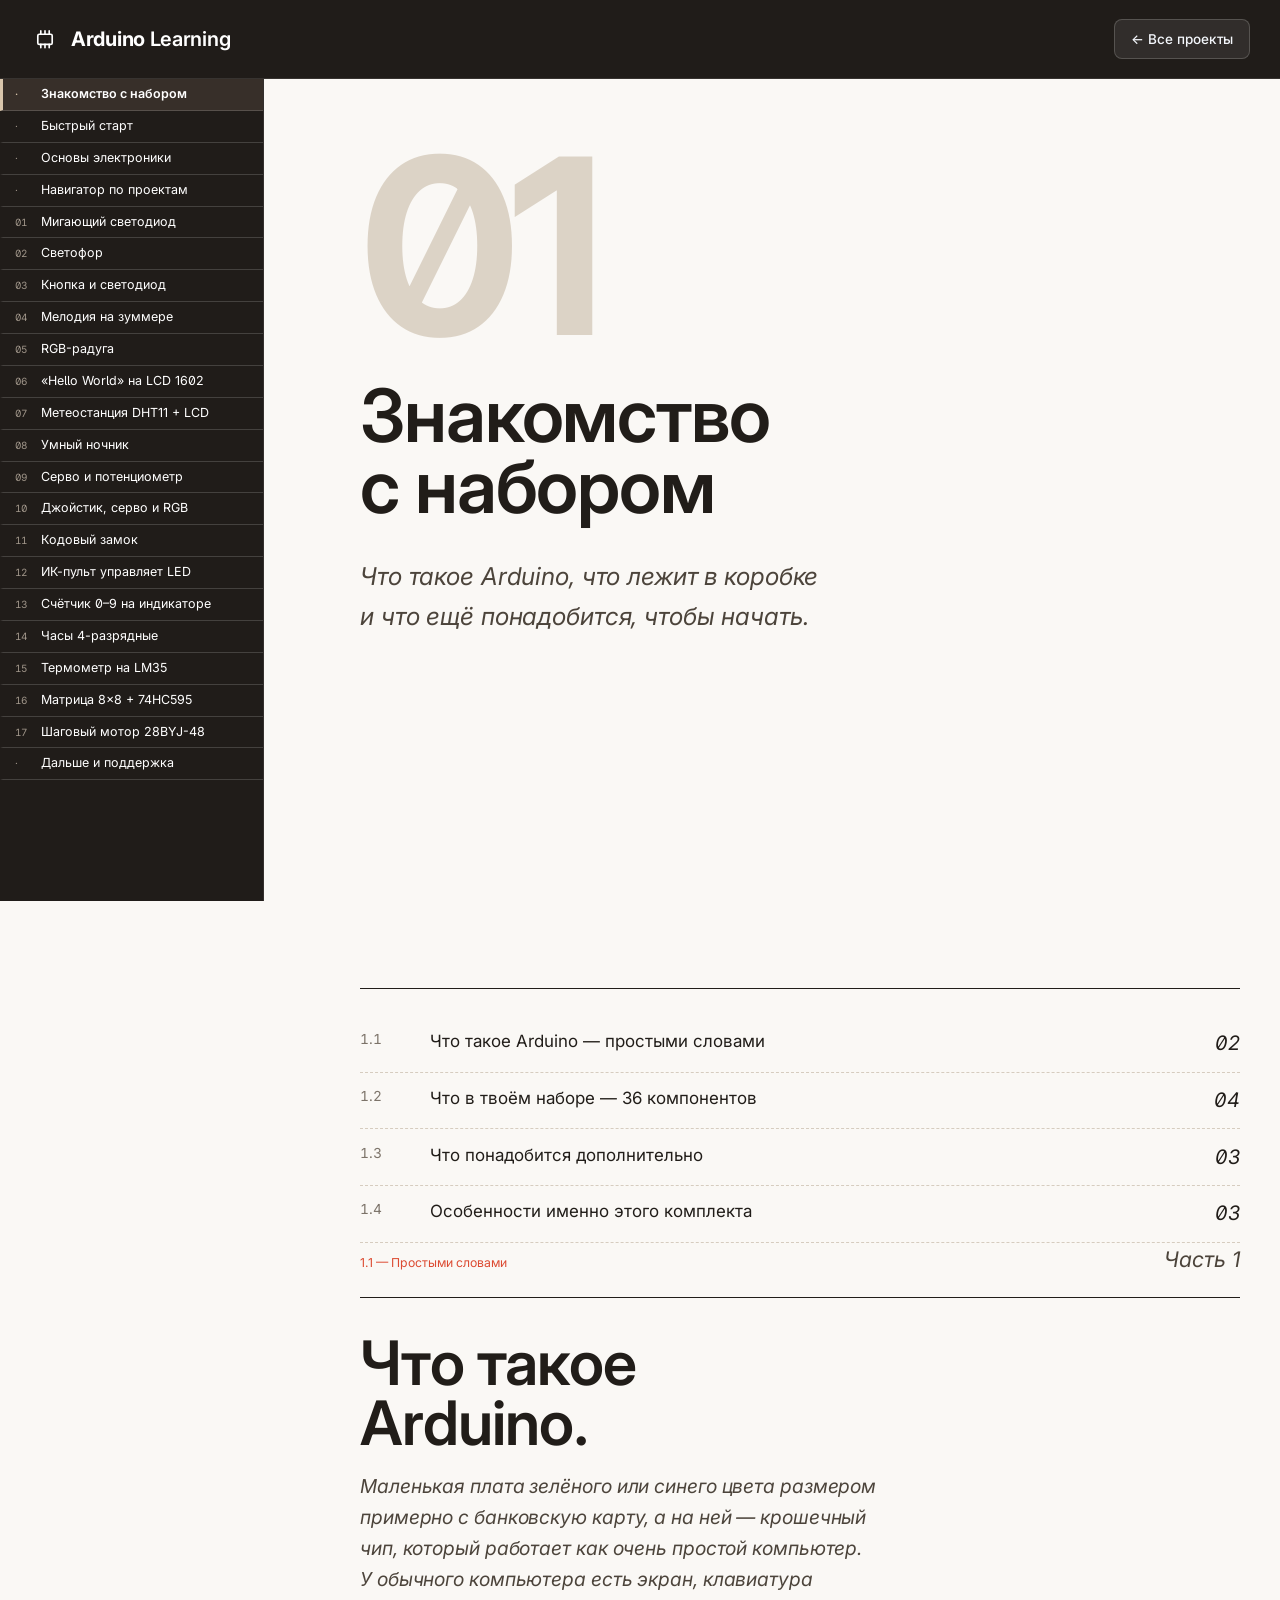
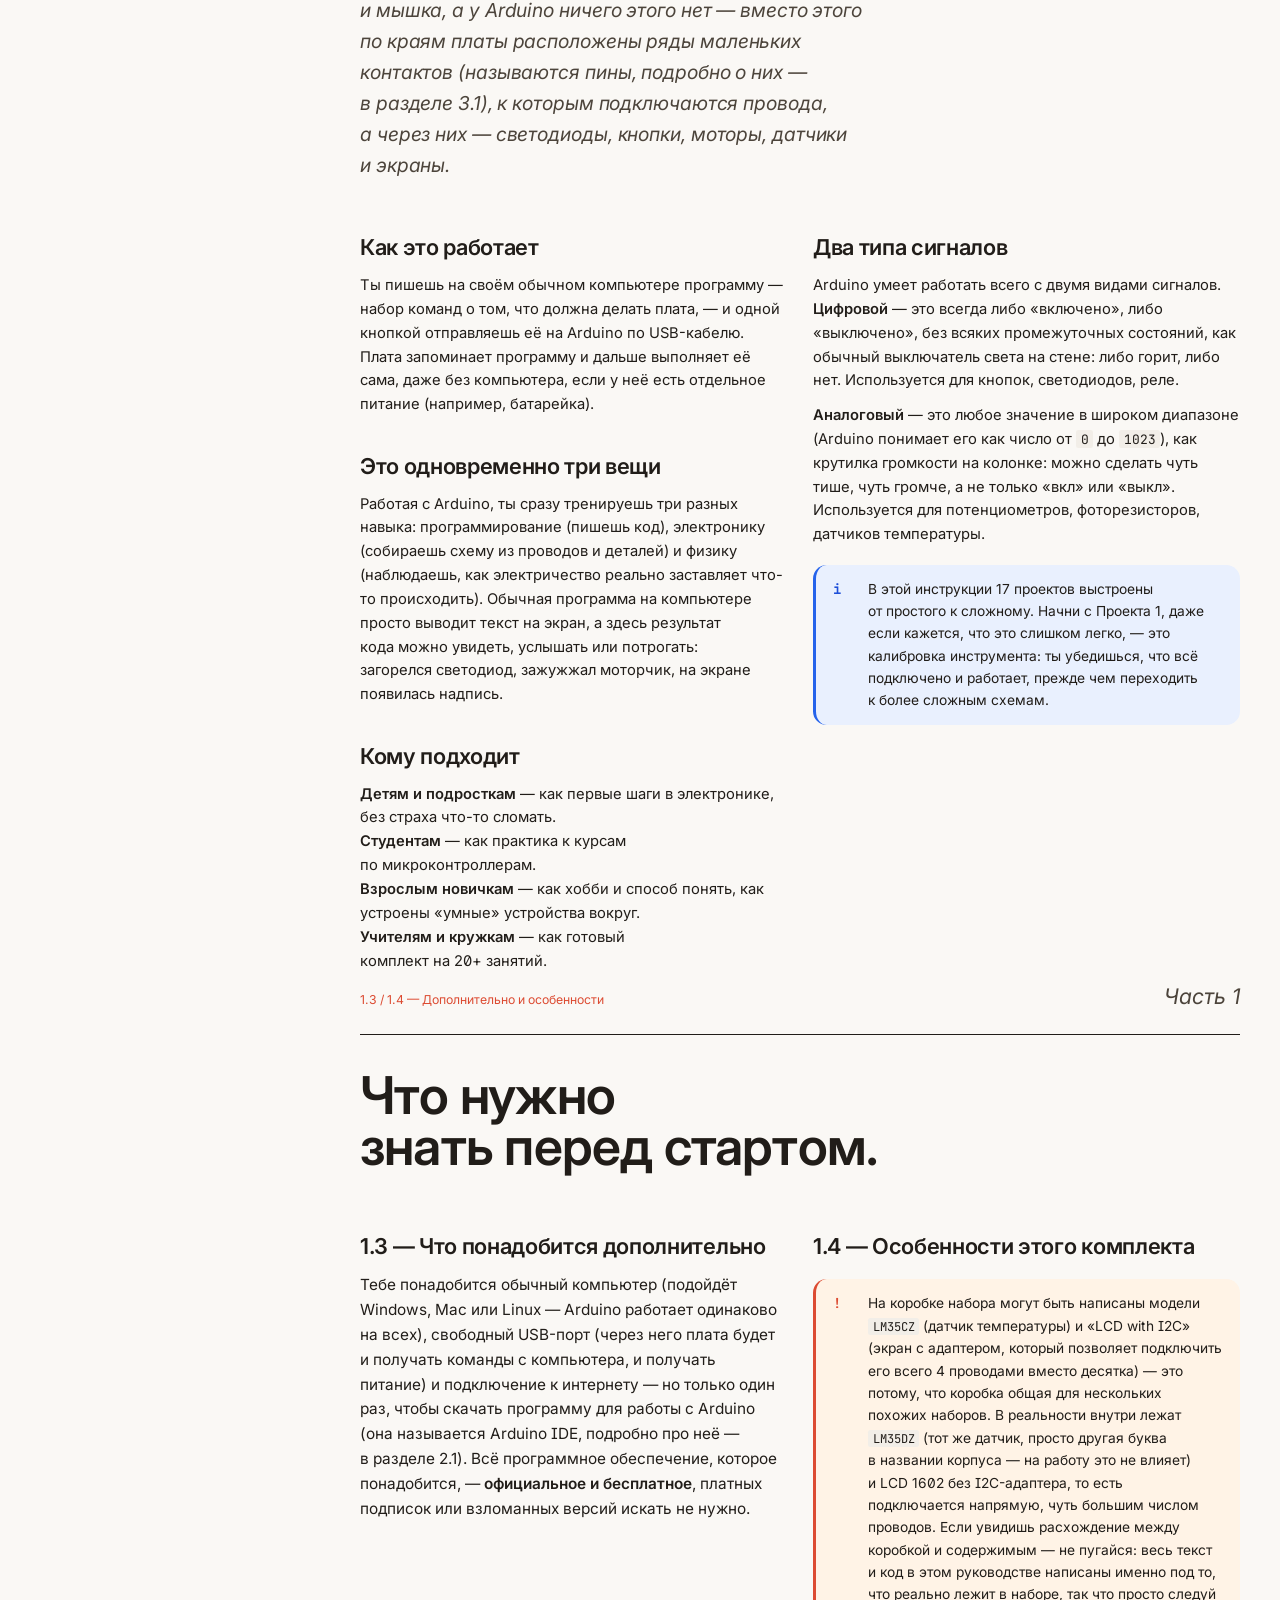
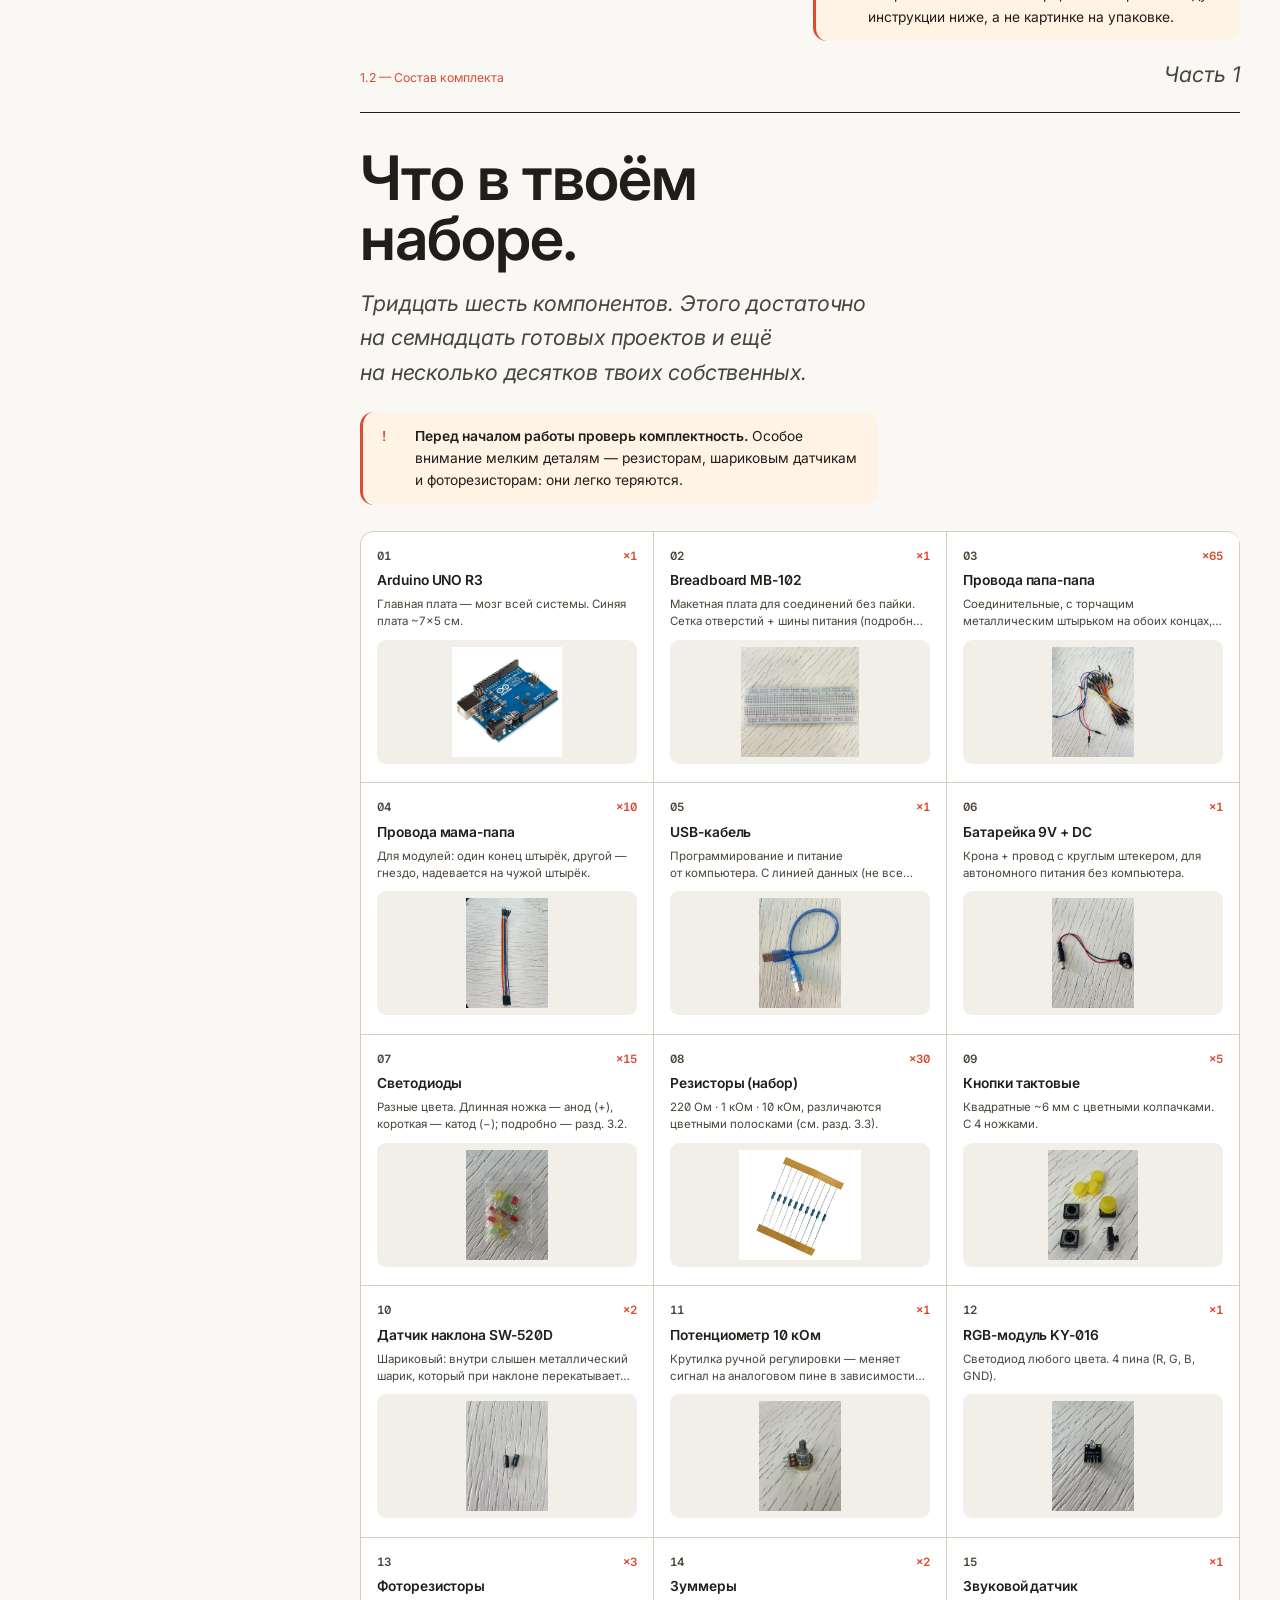
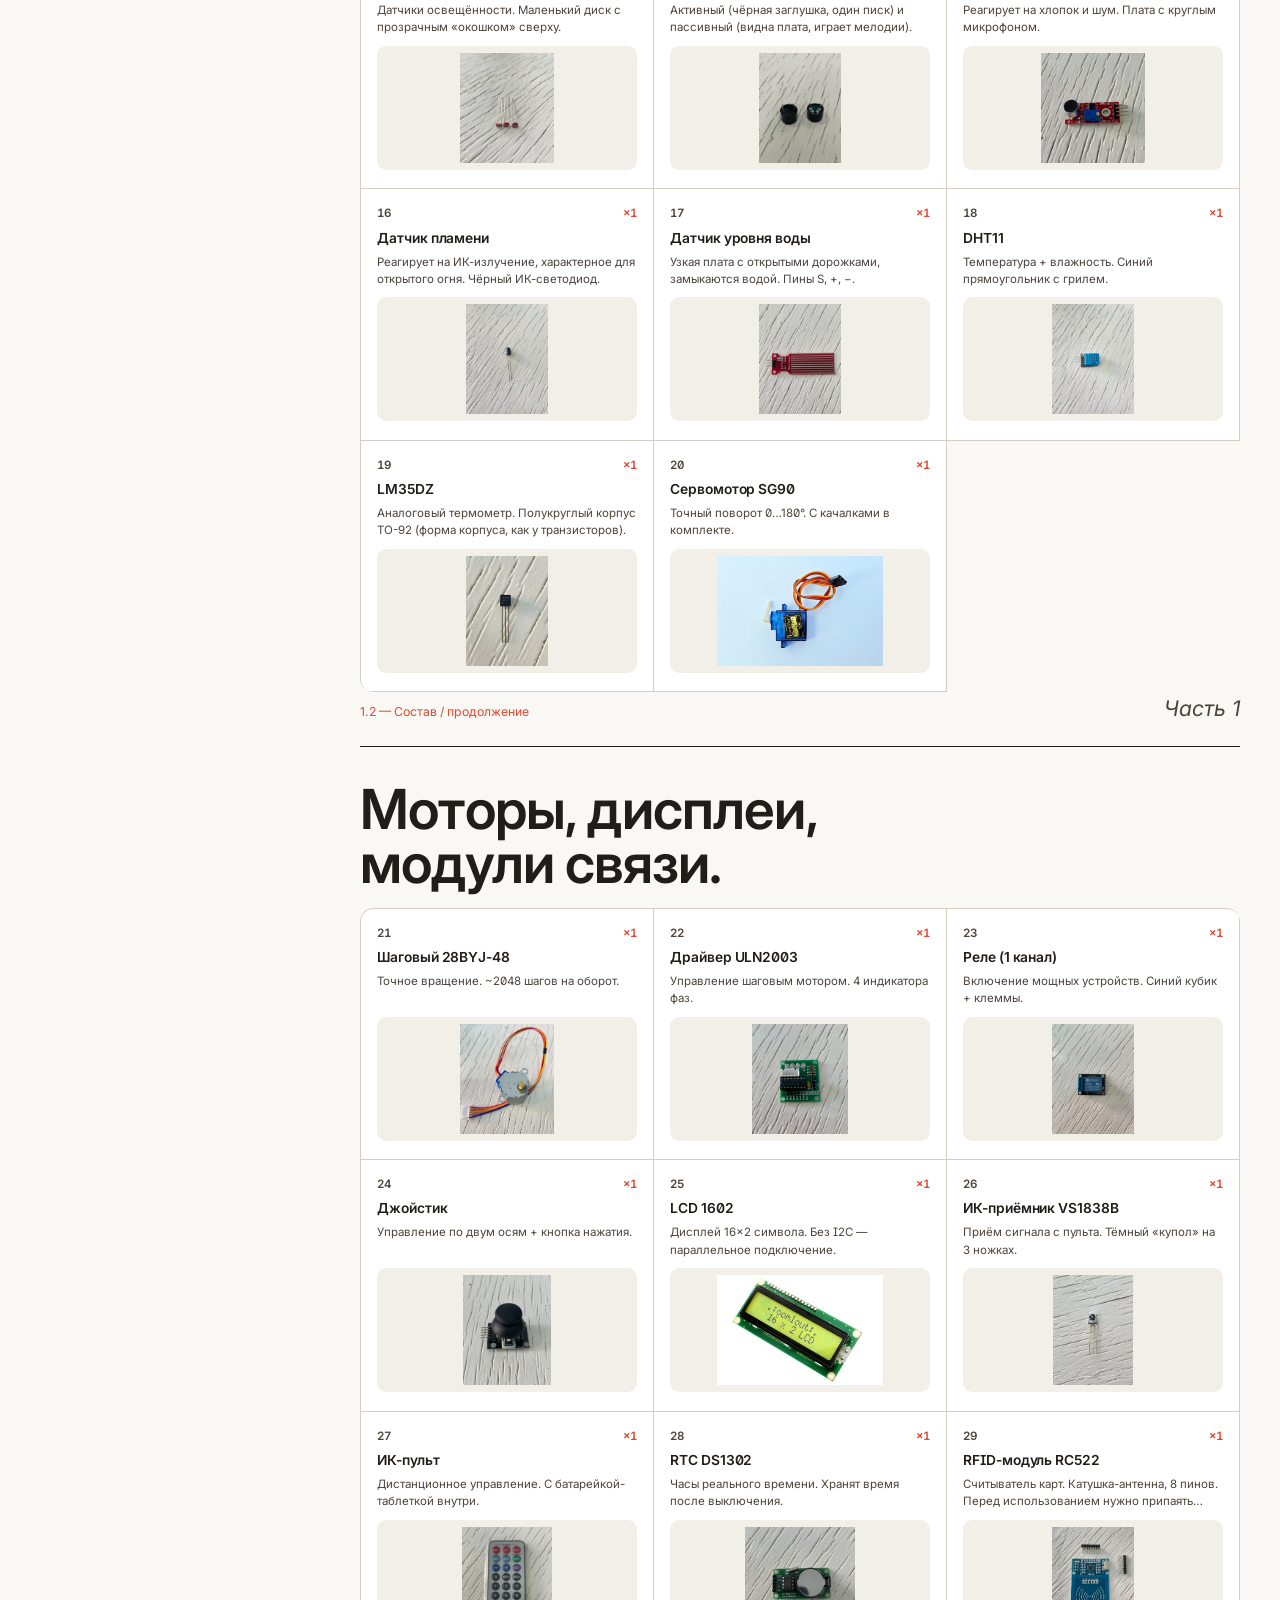
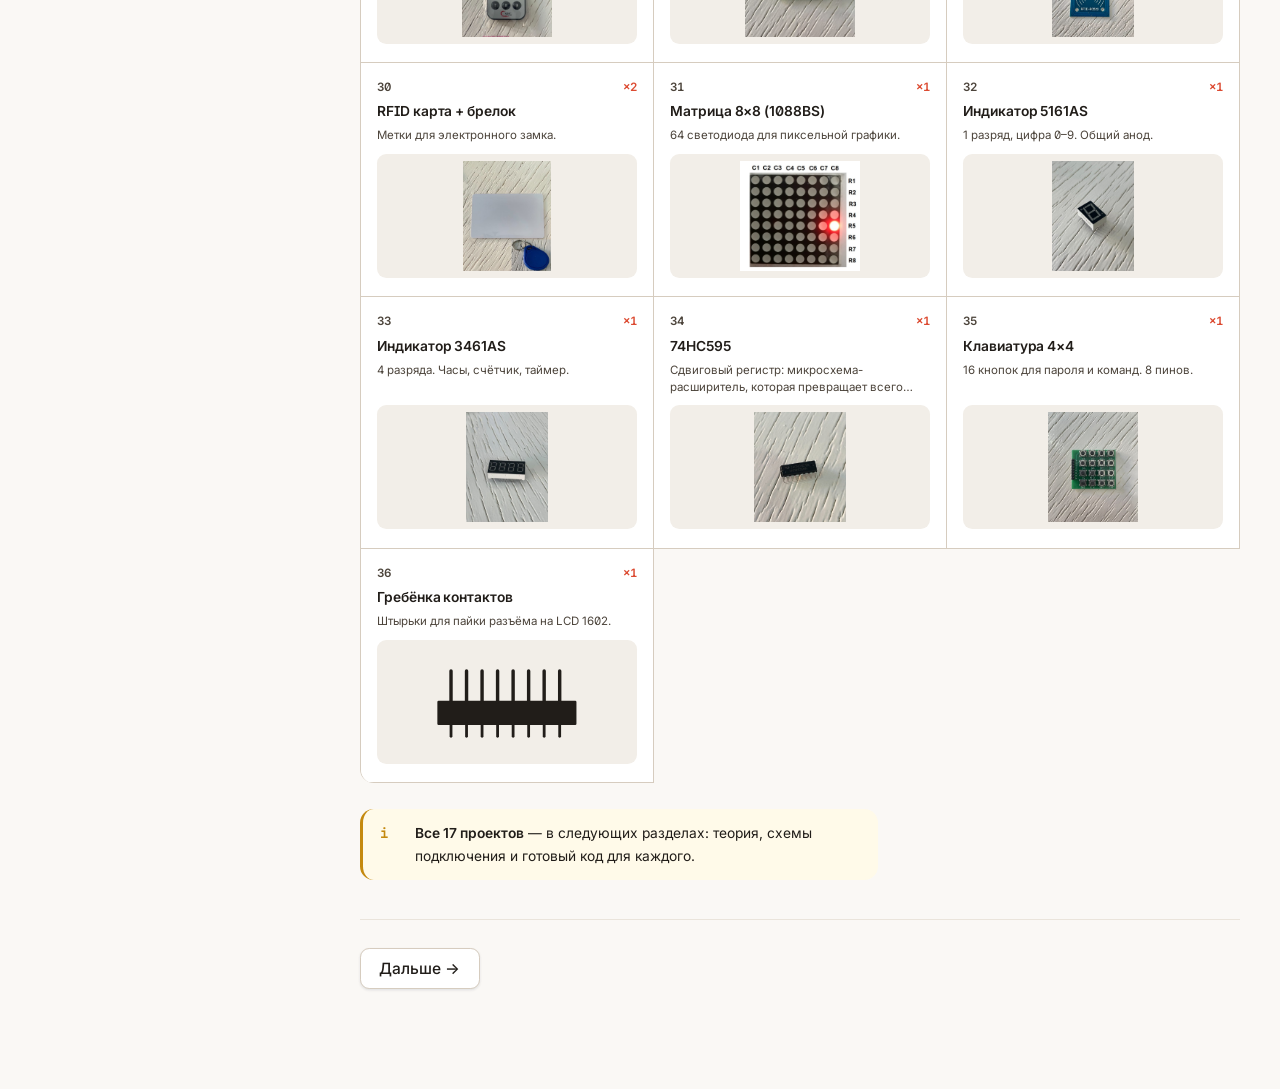
==== commit f9b80a62: "Меню урока на компьютере: отступ пунктов слева 12px вместо 16/18 Номер проекта стоял на 21px от края" ====
--- a/course.html
+++ b/course.html
@@ -13,8 +13,8 @@
 <link rel="preconnect" href="https://fonts.gstatic.com" crossorigin>
 <link href="https://fonts.googleapis.com/css2?family=Inter:wght@400;500;600;700&family=JetBrains+Mono:wght@400;500;700&display=swap" rel="stylesheet">
 <link rel="stylesheet" href="styles.css">
-<link rel="stylesheet" href="theme.css?v=1789545694">
-<link rel="stylesheet" href="site.css?v=1789545694">
+<link rel="stylesheet" href="theme.css?v=1789579075">
+<link rel="stylesheet" href="site.css?v=1789579075">
 <style>
 /* =====================================================================
    УРОКИ. Текст взят из печатной книги без изменений; здесь снимается
@@ -175,6 +175,14 @@
   .c-rail.open{transform:translateX(0)}
   .c-main{padding:18px 16px 80px}
   .lesson{zoom:1}
+  /* На телефоне меню выезжает узкой панелью, и стандартные 16px отступа
+     из theme.css (.c-item{padding:7px 16px !important}) съедают заметную
+     часть и без того тесной ширины — до номера проекта пустой промежуток
+     от края. У theme.css правило с !important, поэтому и здесь нужен
+     !important, иначе своё правило просто проигрывает молча (так и
+     получилось в первой попытке). Слева 10px — как в свежей версии темы
+     на самой школьной платформе, не выдумано заново. */
+  .c-item{padding:9px 12px 9px 10px !important}
 }
 @media print{.c-top,.c-rail,.c-foot,.c-help{display:none!important}}
 </style>
@@ -794,7 +802,7 @@
   for (int b=255; b&gt;=0; b--) { setColor(255,0,b); delay(10); }
 }</pre></div>
 <div class="page-header"><span class="part">Проект 05 / продолжение</span><span class="chapter">Часть 4</span></div><div class="grid-2" style="gap:8mm; font-size:9.6pt; line-height:1.4;"><div><h3 class="h-sub" style="margin-top:0;" id="s-proj-5-6">Если не работает</h3><div class="acc"><details class="acc-item"><summary>Цвет резко вкл/выкл <span class="plus">+</span></summary><div class="body">Плавную регулировку яркости (ШИМ) умеют делать не все пины Arduino — только те, рядом с номером которых на самой плате нарисована тильда ~ (в этом проекте это D9, D10, D11). Если провод от R, G или B случайно попал на пин без тильды, этот пин умеет быть только полностью включён или полностью выключен — «среднего» там просто физически нет, поэтому вместо плавного перелива получится резкий щелчок вкл/выкл. Проверь, что все три провода от модуля воткнуты именно в пины с тильдой, и что номера этих пинов совпадают с теми, что указаны в начале кода (const int R=9, G=10, B=11;).</div></details><details class="acc-item"><summary>Один цвет не работает <span class="plus">+</span></summary><div class="body">У этого модуля нет отдельного провода питания — каждый цвет получает ток через свой собственный пин (R, G или B), а не через общий провод для всех трёх. Значит, если плохо подключён именно один из этих трёх проводов, сломается ровно один цвет, а остальные два будут работать нормально — это нормальная логика для такой схемы, а не что-то странное. Проверь провод именно того канала, который не горит: плотно ли он воткнут в модуль и в Arduino, и в тот ли пин, что указан в коде.</div></details><details class="acc-item"><summary>«Красный» горит синим <span class="plus">+</span></summary><div class="body">Сама схема исправна, просто провода R, G и B перепутаны местами — например, провод, который физически идёт от контакта R на модуле, воткнут в пин Arduino, который код считает пином B. Тогда команда «зажги красный» на самом деле подаёт сигнал туда, где физически подключён синий канал, — вот и горит не тот цвет. Исправить можно любым из двух способов: либо переткнуть провода так, чтобы R, G, B на модуле физически шли на те же пины, что и в коде, либо проще — поменять номера пинов местами в строке const int R=9, G=10, B=11; в начале кода, под то, как уже подключено у тебя.</div></details><details class="acc-item"><summary>Тускло во всех цветах <span class="plus">+</span></summary><div class="body">GND — это общий обратный провод сразу для всех трёх цветов: через него ток возвращается в Arduino после того, как прошёл через любой из R, G, B. Если этот провод подключён плохо (не до конца воткнут, шатается), току труднее замкнуть цепь через любой канал — поэтому тускнеют сразу все цвета, а не один. Проверь именно чёрный провод (GND) с обеих сторон — на модуле и на Arduino.</div></details></div></div><div><h3 class="h-sub" style="margin-top:0;" id="s-proj-5-7">Идеи для развития</h3><div class="ideas"><div class="idea"><span class="mark">→</span>3 потенциометра — каждый на свой канал.</div><div class="idea"><span class="mark">→</span>Цвет зависит от освещённости (фоторезистор).</div><div class="idea"><span class="mark">→</span>Ночник: тёплое свечение, при хлопке меняет цвет.</div><div class="idea"><span class="mark">→</span>Плавное «дыхание» одним цветом.</div></div></div></div></div><div class="c-foot" data-proj="5"></div></article>
-<article class="lesson" id="L-proj-6" hidden><div class="pages"><div class="proj-header"><div class="proj-num">06</div><div><div class="proj-eyebrow">Часть 4 · Проект шестой</div><h2 class="proj-title">«Hello World»<br>на LCD 1602</h2><p class="proj-lede">На&nbsp;дисплее — приветствие и&nbsp;счётчик секунд работы Arduino. Учимся параллельному подключению LCD без I2C.</p></div></div><div class="proj-stats"><div class="proj-stat"><div class="l">Сложность</div><div class="v stars">⭐⭐</div></div><div class="proj-stat"><div class="l">Время</div><div class="v">40 мин</div></div><div class="proj-stat"><div class="l">Компонентов</div><div class="v">~12</div></div><div class="proj-stat"><div class="l">Библиотеки</div><div class="v">1 встр.</div></div></div><nav class="l-toc" aria-label="Разделы урока"><a href="#s-proj-6-1">Что увидишь</a><a href="#s-proj-6-2">Теория</a><a href="#s-proj-6-3">Подключение</a><a href="#s-proj-6-4">Куда что подключать</a><a href="#s-proj-6-5">Код</a><a href="#s-proj-6-6" class="l-trouble">Если не работает</a><a href="#s-proj-6-7">Идеи для развития</a><a class="l-help" href="help.html">Совсем не идёт</a></nav><div class="proj-body"><aside class="proj-side"><image-slot id="proj6-photo" src="assets/proj6-photo.jpg" placeholder="Фото проекта" style="display:block; width:100%; aspect-ratio:4/3; margin-bottom:3mm;"></image-slot><div class="h-label emph">Чему научишься</div><p style="font-size:9pt; line-height:1.3;">До&nbsp;сих пор ты зажигал светодиоды и&nbsp;играл мелодии — управлял одним компонентом за&nbsp;раз. Теперь подключишь первый настоящий экран: научишься подключать LCD-дисплей напрямую, без переходника I2C (он&nbsp;бы упростил разводку проводов, но&nbsp;скрыл бы от&nbsp;тебя, как это устроено), пользоваться готовой библиотекой <code>LiquidCrystal</code>, которая берёт на&nbsp;себя всю сложную работу с&nbsp;экраном, и&nbsp;настраивать контраст изображения потенциометром — деталью, которая раньше в&nbsp;наборе не&nbsp;встречалась.</p><div class="h-label emph">Компоненты</div><ul class="parts-list" style="font-size:9pt;"><li style="padding:0.8mm 0;">Arduino UNO <span class="q">×1</span></li><li style="padding:0.8mm 0;">LCD 1602 <span class="q">×1</span></li><li style="padding:0.8mm 0;">Breadboard <span class="q">×1</span></li><li style="padding:0.8mm 0;">Потенциометр <span class="q">×1</span></li><li style="padding:0.8mm 0;">Резистор 220&nbsp;Ом <span class="q">×1</span></li><li style="padding:0.8mm 0;">Провода <span class="q">~12</span></li></ul></aside><div><h3 class="h-sub" style="margin-top:0;" id="s-proj-6-1">Что увидишь</h3><p style="font-size:9.4pt;">На&nbsp;маленьком экране 16&nbsp;на&nbsp;2&nbsp;символа появится надпись «Hello, World!» на&nbsp;первой строке и&nbsp;счётчик «Arduino time: n» на&nbsp;второй, где число n&nbsp;растёт каждую секунду — живые часы работы платы.</p><div class="callout note" style="margin:4mm 0 4mm;"><span class="ic">i</span><div>Если сразу после заливки кода экран покажет пустоту или ряды сплошных чёрных прямоугольников вместо текста — это нормально на&nbsp;этом этапе: крути потенциометр, пока не&nbsp;появится чёткий текст (почему так — в&nbsp;теории на&nbsp;следующей странице).</div></div><div class="parts-thumbs" style="margin-top:92.3mm; gap:2.5mm;"><div class="thumb" style="width:15mm; height:15mm;"><img src="assets/comp-01-arduino.jpg" alt="Arduino UNO R3"></div><div class="thumb" style="width:15mm; height:15mm;"><img src="assets/comp-25-lcd1602.jpg" alt="LCD 1602"></div><div class="thumb" style="width:15mm; height:15mm;"><img src="assets/comp-02-breadboard.jpg" alt="Breadboard MB-102"></div><div class="thumb" style="width:15mm; height:15mm;"><img src="assets/comp-11-potentiometer.jpg" alt="Потенциометр 10 кОм"></div><div class="thumb" style="width:15mm; height:15mm;"><img src="assets/comp-08-resistor.jpg" alt="Резисторы"></div><div class="thumb" style="width:15mm; height:15mm;"><img src="assets/comp-03-wire-mm.jpg" alt="Провода папа-папа"></div></div></div></div>
+<article class="lesson" id="L-proj-6" hidden><div class="pages"><div class="proj-header"><div class="proj-num">06</div><div><div class="proj-eyebrow">Часть 4 · Проект шестой</div><h2 class="proj-title">«Hello World»<br>на LCD 1602</h2><p class="proj-lede">На&nbsp;дисплее — приветствие и&nbsp;счётчик секунд работы Arduino. Учимся параллельному подключению LCD без I2C.</p></div></div><div class="proj-stats"><div class="proj-stat"><div class="l">Сложность</div><div class="v stars">⭐⭐</div></div><div class="proj-stat"><div class="l">Время</div><div class="v">40 мин</div></div><div class="proj-stat"><div class="l">Компонентов</div><div class="v">12</div></div><div class="proj-stat"><div class="l">Библиотеки</div><div class="v">1 встр.</div></div></div><nav class="l-toc" aria-label="Разделы урока"><a href="#s-proj-6-1">Что увидишь</a><a href="#s-proj-6-2">Теория</a><a href="#s-proj-6-3">Подключение</a><a href="#s-proj-6-4">Куда что подключать</a><a href="#s-proj-6-5">Код</a><a href="#s-proj-6-6" class="l-trouble">Если не работает</a><a href="#s-proj-6-7">Идеи для развития</a><a class="l-help" href="help.html">Совсем не идёт</a></nav><div class="proj-body"><aside class="proj-side"><image-slot id="proj6-photo" src="assets/proj6-photo.jpg" placeholder="Фото проекта" style="display:block; width:100%; aspect-ratio:4/3; margin-bottom:3mm;"></image-slot><div class="h-label emph">Чему научишься</div><p style="font-size:9pt; line-height:1.3;">До&nbsp;сих пор ты зажигал светодиоды и&nbsp;играл мелодии — управлял одним компонентом за&nbsp;раз. Теперь подключишь первый настоящий экран: научишься подключать LCD-дисплей напрямую, без переходника I2C (он&nbsp;бы упростил разводку проводов, но&nbsp;скрыл бы от&nbsp;тебя, как это устроено), пользоваться готовой библиотекой <code>LiquidCrystal</code>, которая берёт на&nbsp;себя всю сложную работу с&nbsp;экраном, и&nbsp;настраивать контраст изображения потенциометром — деталью, которая раньше в&nbsp;наборе не&nbsp;встречалась.</p><div class="h-label emph">Компоненты</div><ul class="parts-list" style="font-size:9pt;"><li style="padding:0.8mm 0;">Arduino UNO <span class="q">×1</span></li><li style="padding:0.8mm 0;">LCD 1602 <span class="q">×1</span></li><li style="padding:0.8mm 0;">Breadboard <span class="q">×1</span></li><li style="padding:0.8mm 0;">Потенциометр <span class="q">×1</span></li><li style="padding:0.8mm 0;">Резистор 220&nbsp;Ом <span class="q">×1</span></li><li style="padding:0.8mm 0;">Провода <span class="q">~12</span></li></ul></aside><div><h3 class="h-sub" style="margin-top:0;" id="s-proj-6-1">Что увидишь</h3><p style="font-size:9.4pt;">На&nbsp;маленьком экране 16&nbsp;на&nbsp;2&nbsp;символа появится надпись «Hello, World!» на&nbsp;первой строке и&nbsp;счётчик «Arduino time: n» на&nbsp;второй, где число n&nbsp;растёт каждую секунду — живые часы работы платы.</p><div class="callout note" style="margin:4mm 0 4mm;"><span class="ic">i</span><div>Если сразу после заливки кода экран покажет пустоту или ряды сплошных чёрных прямоугольников вместо текста — это нормально на&nbsp;этом этапе: крути потенциометр, пока не&nbsp;появится чёткий текст (почему так — в&nbsp;теории на&nbsp;следующей странице).</div></div><div class="parts-thumbs" style="margin-top:92.3mm; gap:2.5mm;"><div class="thumb" style="width:15mm; height:15mm;"><img src="assets/comp-01-arduino.jpg" alt="Arduino UNO R3"></div><div class="thumb" style="width:15mm; height:15mm;"><img src="assets/comp-25-lcd1602.jpg" alt="LCD 1602"></div><div class="thumb" style="width:15mm; height:15mm;"><img src="assets/comp-02-breadboard.jpg" alt="Breadboard MB-102"></div><div class="thumb" style="width:15mm; height:15mm;"><img src="assets/comp-11-potentiometer.jpg" alt="Потенциометр 10 кОм"></div><div class="thumb" style="width:15mm; height:15mm;"><img src="assets/comp-08-resistor.jpg" alt="Резисторы"></div><div class="thumb" style="width:15mm; height:15mm;"><img src="assets/comp-03-wire-mm.jpg" alt="Провода папа-папа"></div></div></div></div>
 <div class="page-header"><span class="part">Проект 06 / Теория</span><span class="chapter">Часть 4</span></div><h3 class="h-sub" style="margin-top:0;" id="s-proj-6-2">Теория</h3><p style="font-size:9.3pt;"><strong>LCD 1602 — что это.</strong> Экран 1602 — это 16&nbsp;ячеек в&nbsp;ряд и&nbsp;2&nbsp;таких ряда (отсюда «1602»), 32&nbsp;ячейки всего, в&nbsp;каждую можно вывести один символ. Внутри каждой ячейки — сетка 5×8&nbsp;крошечных точек: экран включает и&nbsp;выключает каждую точку по&nbsp;отдельности, и&nbsp;буквы получаются из&nbsp;того, какие точки сейчас тёмные, а&nbsp;какие светлые.</p><p style="font-size:9.3pt;"><strong>Жидкие кристаллы — как это физически работает.</strong> Между двумя тонкими прозрачными плёнками находится вещество («жидкий кристалл»), которое в&nbsp;обычном состоянии пропускает свет насквозь. Если подать на&nbsp;конкретную точку электрическое напряжение, вещество там разворачивается и&nbsp;начинает блокировать свет — точка темнеет. Так рисуется буква: напряжение подаётся только на&nbsp;нужные точки сетки 5×8, остальные остаются светлыми.</p><p style="font-size:9.3pt;"><strong>Контраст через V0.</strong> Чтобы «тёмные» точки реально выглядели тёмными, а&nbsp;не&nbsp;такими же светлыми, как фон, на&nbsp;контакт V0 нужно подать определённый уровень напряжения — это и&nbsp;есть настройка контраста. Для&nbsp;этого в&nbsp;схему добавлен потенциометр — он&nbsp;работает как делитель напряжения: два крайних контакта подключены к&nbsp;5V и&nbsp;GND, а&nbsp;средний (бегунок, который двигается при повороте ручки) выдаёт любое промежуточное напряжение между ними — совсем как кран, который можно открыть не&nbsp;только полностью или закрыть совсем, а&nbsp;на&nbsp;любую промежуточную величину. В&nbsp;одном крайнем положении ручки контраст нулевой (экран пуст), в&nbsp;другом — максимальный (сплошные чёрные прямоугольники), а&nbsp;где-то между ними — то&nbsp;напряжение, при котором виден только нужный текст.</p><p style="font-size:9.3pt;"><strong>4-битный режим.</strong> Код каждого символа занимает 8&nbsp;бит (восемь сигналов «да/нет»). Можно было подключить экран 8&nbsp;проводами сразу, но&nbsp;это заняло бы 8&nbsp;пинов Arduino. Вместо этого используется 4-битный режим: код символа передаётся всего через 4&nbsp;линии (D4–D7), но&nbsp;в&nbsp;два приёма — сначала одна половина числа, потом другая. Так экономятся 4&nbsp;пина ценой чуть большего времени на&nbsp;передачу каждого символа (глазом эта разница не&nbsp;видна).</p><p style="font-size:9.3pt;"><strong>Зачем нужна библиотека LiquidCrystal.</strong> У&nbsp;экрана строгий «протокол общения» — точная последовательность электрических сигналов на&nbsp;пинах RS, E, D4–D7, с&nbsp;правильными задержками. Библиотека берёт всю эту работу на&nbsp;себя: тебе достаточно написать <code>lcd.print("Hello")</code>, а&nbsp;всё общение по&nbsp;протоколу происходит внутри неё, без твоего участия.</p><div class="libs-full" style="margin-top:4mm;"><div class="h-label">Библиотеки</div><div class="libs"><span class="lib bundled">LiquidCrystal · встроена</span></div></div>
 <div class="page-header"><span class="part">Проект 06 / Подключение — пайка и распиновка</span><span class="chapter">Часть 4</span></div><h3 class="h-sub" style="margin-top:0;" id="s-proj-6-3">Подключение</h3><p style="font-size:9.3pt;"><strong>Сначала — гребёнка.</strong> У&nbsp;LCD 1602 в&nbsp;этом наборе нет готового разъёма — только 16&nbsp;отверстий под&nbsp;пайку, подписанных GND VDD V0 RS RW E D0 D1 D2 D3 D4 D5 D6 D7 BLA BLK. Чтобы вставить туда провода папа-папа, сначала нужно впаять штыревую гребёнку — планку с&nbsp;торчащими металлическими штырьками, которая идёт в&nbsp;наборе отдельным длинным куском и&nbsp;отламывается по&nbsp;нужной длине, как плитка шоколада. Отсчитай от&nbsp;неё ровно 16&nbsp;штырьков подряд и&nbsp;отломи в&nbsp;этом месте.</p><p style="font-size:9.3pt;">Паяется гребёнка так: вставь её&nbsp;штырьками вниз в&nbsp;16&nbsp;отверстий экрана так, чтобы она стояла ровно, не&nbsp;перекошенно, и&nbsp;запаивай контакты по&nbsp;одному, а&nbsp;не&nbsp;все разом — коснись жалом одной пары «штырёк + отверстие» на&nbsp;1–2&nbsp;секунды, коснись припоем именно этой точки небольшой каплей, убери жало — и&nbsp;переходи к&nbsp;следующему контакту. Отверстия расположены плотно друг к&nbsp;другу, поэтому не&nbsp;бери слишком много припоя за&nbsp;раз — от&nbsp;этого он&nbsp;растекается на&nbsp;соседний контакт и&nbsp;спаивает два пина в&nbsp;один (это называется «мостик», и&nbsp;его придётся переплавлять и&nbsp;убирать лишний припой заново). Если паяльник старый или без регулировки температуры — перед началом протри жало о&nbsp;влажную тряпку и&nbsp;один раз коснись припоем, чтобы на&nbsp;кончике осталась тонкая блестящая плёнка — так тепло передаётся точнее.</p><p style="font-size:9.3pt;">Если паять самому не&nbsp;хочется или не&nbsp;на&nbsp;чем — это займёт буквально пару минут у&nbsp;любого, кто уже держал паяльник в&nbsp;руках (родитель, знакомый, мастер по&nbsp;ремонту телефонов), просить об&nbsp;этом не&nbsp;стыдно.</p><div class="callout warn" style="margin:4mm 0 4mm;"><span class="ic">!</span><div>Пока гребёнка не&nbsp;припаяна, провода в&nbsp;отверстиях экрана будут просто болтаться, ничего не&nbsp;фиксируя, — схема не&nbsp;заработает, даже если дальше всё подключено правильно.</div></div><p style="font-size:9pt; line-height:1.3; margin:2mm 0 0;">У&nbsp;LCD 16&nbsp;пинов в&nbsp;один ряд вдоль нижнего края платы экрана (уже с&nbsp;припаянной гребёнкой). Посчитай их слева направо: 1, 2, 3…&nbsp;до&nbsp;16 — весь ряд можно воткнуть в&nbsp;макетку одним движением, тогда каждый пин попадёт в&nbsp;свой отдельный столбец. Проводов между экраном и&nbsp;макеткой не&nbsp;нужно — штырьки гребёнки сами торчат в&nbsp;отверстия. А&nbsp;вот дальше, от&nbsp;этих столбцов макетки к&nbsp;Arduino (и&nbsp;к&nbsp;резистору) — обычные провода папа-папа (штырёк-штырёк), как и&nbsp;во&nbsp;всех предыдущих проектах.</p><h3 class="h-sub" style="margin-top:3mm;" id="s-proj-6-4">Куда что подключать</h3><table class="pinout" style="margin:4mm 0 4mm;"><thead><tr><th>Пин LCD</th><th></th><th>Куда</th></tr></thead><tbody><tr><td class="pin">1 — GND</td><td class="arrow">→</td><td style="white-space:normal;">GND</td></tr><tr><td class="pin">2 — VDD</td><td class="arrow">→</td><td style="white-space:normal;">5V (питание самого экрана — то&nbsp;же, что VCC у&nbsp;других модулей)</td></tr><tr><td class="pin">3 — V0</td><td class="arrow">→</td><td style="white-space:normal;">средний вывод потенциометра (контраст)</td></tr><tr><td class="pin">4 — RS</td><td class="arrow">→</td><td style="white-space:normal;">D12</td></tr><tr><td class="pin">5 — RW</td><td class="arrow">→</td><td style="white-space:normal;">GND (обязательно!)</td></tr><tr><td class="pin">6 — E</td><td class="arrow">→</td><td style="white-space:normal;">D11</td></tr><tr><td class="pin">11–14 — D4–D7</td><td class="arrow">→</td><td style="white-space:normal;">D5, D4, D3, D2</td></tr><tr><td class="pin">15 — BLA (подсветка +)</td><td class="arrow">→</td><td style="white-space:normal;"><strong>без провода!</strong> — одна ножка резистора 220&nbsp;Ом идёт в&nbsp;тот&nbsp;же столбец макетки, где сидит контакт&nbsp;15 экрана (в&nbsp;любую свободную букву — они внутри столбца соединены). Второй провод в&nbsp;этот столбец втыкать не&nbsp;нужно: ножка резистора уже соединила его с&nbsp;контактом. Вторую ножку резистора воткни в&nbsp;любой пустой столбец, и&nbsp;вот уже оттуда провод папа-папа → 5V</td></tr><tr><td class="pin">16 — BLK (подсветка −)</td><td class="arrow">→</td><td style="white-space:normal;">GND</td></tr></tbody></table>
 <div class="page-header"><span class="part">Проект 06 / Подключение — питание и сигналы</span><span class="chapter">Часть 4</span></div><p style="font-size:9pt; line-height:1.3; margin:0 0 1.5mm;"><strong>Почему у&nbsp;подсветки провод стоит не&nbsp;там, где у&nbsp;остальных пинов.</strong> У&nbsp;всех прочих контактов экрана дорожка короткая: столбец макетки → провод → Arduino. У&nbsp;подсветки между ними вклинивается резистор, и&nbsp;он занимает своё место в&nbsp;цепи физически — одной ножкой в&nbsp;столбце экрана, другой в&nbsp;соседнем пустом. Провод подключается уже к&nbsp;дальней ножке резистора, потому что ток обязан пройти сквозь резистор, а&nbsp;не&nbsp;мимо него. Воткнёшь провод от&nbsp;5V прямо в&nbsp;столбец контакта&nbsp;15 — ток пойдёт коротким путём, минуя резистор, и&nbsp;подсветка получит его без ограничения.</p><p style="font-size:9pt; line-height:1.3; margin:0;">Полная дорожка выглядит так: 5V → провод → свободный столбец → резистор → столбец контакта&nbsp;15 → внутрь экрана.</p><p style="font-size:9pt; line-height:1.3; margin:0.5em 0;">Потенциометр: крайние две ножки — в&nbsp;5V и&nbsp;GND, средняя (бегунок) — на&nbsp;V0 экрана.</p><p style="font-size:9pt; line-height:1.3; margin:0.5em 0;">В&nbsp;этой схеме к&nbsp;5V и&nbsp;GND Arduino одновременно просится несколько проводов (VDD экрана, подсветка через резистор, обе крайние ножки потенциометра) — а&nbsp;свободных пинов 5V и&nbsp;GND на&nbsp;плате всего по&nbsp;несколько штук, и&nbsp;больше двух проводов физически в&nbsp;один пин не&nbsp;воткнёшь. Решение — сделать «хаб»: выбери один свободный столбец макетки, заведи в&nbsp;него один провод от&nbsp;5V Arduino, а&nbsp;дальше подключай туда же (в&nbsp;тот&nbsp;же столбец) все остальные провода, которым нужен 5V — столбец на&nbsp;5&nbsp;отверстий, все они соединены между собой, места хватит. То&nbsp;же самое с&nbsp;GND: если все пины GND на&nbsp;плате уже заняты, воткни следующий провод не&nbsp;в&nbsp;Arduino, а&nbsp;в&nbsp;любой уже занятый под&nbsp;GND столбец на&nbsp;макетке (например, тот&nbsp;же, куда идёт провод от&nbsp;RW или&nbsp;от&nbsp;BLK) — он&nbsp;уже соединён с&nbsp;GND Arduino через свой провод, второй провод до&nbsp;платы тянуть не&nbsp;нужно.</p><div class="h-label" style="margin-top:2mm;">Что означают RS, RW и&nbsp;E</div><p style="font-size:8.5pt; line-height:1.32; margin:1mm 0;"><strong>RS (Register Select)</strong> — этим пином Arduino говорит экрану, что она сейчас передаёт: команду управления (например, «очисти экран») или обычный символ для&nbsp;вывода. Библиотека переключает этот пин сама.</p><p style="font-size:8.5pt; line-height:1.32; margin:1mm 0;"><strong>RW (Read/Write)</strong> — им&nbsp;можно было бы сказать экрану «прочитай», а&nbsp;не&nbsp;«запиши», но&nbsp;в&nbsp;этом проекте Arduino только отправляет данные и&nbsp;никогда ничего не&nbsp;считывает с&nbsp;экрана — поэтому RW просто навсегда подключён к&nbsp;GND, что означает «всегда только запись».</p><p style="font-size:8.5pt; line-height:1.32; margin:1mm 0;"><strong>E (Enable)</strong> — что-то вроде дверного звонка: пока Arduino выставляет значения на&nbsp;D4–D7 и&nbsp;RS, экран ещё не&nbsp;«смотрит» на&nbsp;них. Только когда Arduino на&nbsp;мгновение переключает пин E, экран считывает то, что выставлено на&nbsp;остальных пинах прямо сейчас.</p><div class="callout warn" style="margin:4mm 0 4mm;"><span class="ic">!</span><div><strong>RW обязательно на&nbsp;GND</strong> — иначе экран вообще не&nbsp;примет команды. Отдельно проверь пины 1 (GND) и&nbsp;2 (5V) — внутри экрана есть своя микросхема-драйвер, и&nbsp;если перепутать их местами, это не&nbsp;просто «не заработает», а&nbsp;может необратимо повредить эту микросхему (та&nbsp;же логика, что с&nbsp;DHT11 в&nbsp;Проекте 07). Пины 7–10 (D0–D3) в&nbsp;этом проекте не&nbsp;подключаем совсем — используем только D4–D7, и&nbsp;именно за&nbsp;счёт этого экономятся 4&nbsp;пина (см. «4-битный режим» в&nbsp;теории).</div></div><div class="callout tip" style="margin:4mm 0 4mm;"><span class="ic">i</span><div>После заливки кода экран может быть пустым или показывать чёрные прямоугольники — это ожидаемо, крути потенциометр, пока не&nbsp;появится чёткий текст.</div></div>
@@ -816,7 +824,7 @@
   delay(1000);
 }</pre></div><div class="h-label" style="margin-top:2mm;">Что делают новые команды</div><p style="font-size:8.6pt; line-height:1.3; margin:4mm 0;"><code>#include &lt;LiquidCrystal.h&gt;</code> — подключает библиотеку из&nbsp;теории: без этой строки <code>lcd.print()</code> и&nbsp;другие команды Arduino просто не&nbsp;поймёт.</p><p style="font-size:8.6pt; line-height:1.3; margin:4mm 0;"><code>LiquidCrystal lcd(12, 11, 5, 4, 3, 2);</code> — один раз говоришь библиотеке, к&nbsp;каким пинам Arduino подключены RS, E, D4, D5, D6, D7 экрана (именно в&nbsp;этом порядке) — дальше она сама помнит эту раскладку.</p><p style="font-size:8.6pt; line-height:1.3; margin:4mm 0;"><code>lcd.begin(16, 2);</code> — сообщает экрану его размеры: 16&nbsp;столбцов, 2&nbsp;строки. Без этой команды в&nbsp;<code>setup()</code> экран не&nbsp;будет знать, где заканчивается строка.</p><p style="font-size:8.6pt; line-height:1.3; margin:4mm 0;"><code>lcd.setCursor(0, 0);</code> — переставляет «невидимый курсор» (место следующего напечатанного символа) в&nbsp;столбец 0, строку 0 — левый верхний угол. Нумерация столбцов и&nbsp;строк начинается с&nbsp;нуля.</p><p style="font-size:8.6pt; line-height:1.3; margin:4mm 0;"><code>lcd.print("Hello, World!");</code> — печатает текст, начиная с&nbsp;текущей позиции курсора.</p><p style="font-size:8.6pt; line-height:1.3; margin:4mm 0;"><code>millis()</code> — считает миллисекунды с&nbsp;момента включения или перезагрузки платы; деление на&nbsp;1000 переводит их в&nbsp;секунды, отсюда растущий счётчик на&nbsp;экране.</p><p style="font-size:8.6pt; line-height:1.3; margin:4mm 0;"><code>delay(1000);</code> — «ничего не&nbsp;делай следующую секунду», уже знакомая по&nbsp;Проекту 01 — нужна, чтобы счётчик обновлялся раз в&nbsp;секунду, а&nbsp;не&nbsp;десятки раз без остановки.</p>
 <div class="page-header"><span class="part">Проект 06 / продолжение</span><span class="chapter">Часть 4</span></div><div class="grid-2" style="gap:8mm;"><div><h3 class="h-sub" style="margin-top:0;" id="s-proj-6-6">Если не работает</h3><div class="acc"><details class="acc-item"><summary>Только подсветка, нет текста <span class="plus">+</span></summary><div class="body">Подсветка (BLA/BLK) — это отдельная лампочка внутри экрана, она никак не связана с контрастом. Сами буквы видны только при определённом напряжении на V0 (см. теорию) — если сейчас оно на одной из крайностей, текст «слился» с фоном и невидим, хотя экран работает правильно. Крути потенциометр медленно из одного края в другой — это решает почти все такие случаи.</div></details><details class="acc-item"><summary>Квадраты во всех ячейках <span class="plus">+</span></summary><div class="body">Обратная крайность: сейчас на V0 такое напряжение, при котором тёмными стали все точки во всех ячейках сразу. Крути потенциометр в обратную сторону — где-то между крайностями найдётся положение с чётким текстом.</div></details><details class="acc-item"><summary>Подсветка не горит <span class="plus">+</span></summary><div class="body">Подсветка — это ещё один светодиод внутри экрана, и любому светодиоду в наборе для безопасной работы нужен резистор (правило из раздела 3.4). Проверь, что резистор 220 Ом действительно стоит в цепи BLA → 5V, и что провод BLK доведён до GND — без одного из двух подсветка не замкнёт цепь.</div></details><details class="acc-item"><summary>Каша из символов <span class="plus">+</span></summary><div class="body">Экран получает код каждого символа через 4 линии данных (D4–D7) в строго определённом порядке. Если хоть одна из них попала не в тот столбец на макетке — данные приходят исковерканными, и вместо букв появляется случайный набор точек. Сверь все четыре линии по таблице подключения выше, и на плате LCD, и на Arduino.</div></details></div></div><div><h3 class="h-sub" style="margin-top:0;" id="s-proj-6-7">Идеи для развития</h3><div class="ideas"><div class="idea"><span class="mark">→</span>Прокручивающийся текст: <code>lcd.scrollDisplayLeft()</code>.</div><div class="idea"><span class="mark">→</span>Свои символы (сердечко, батарейка) через <code>createChar()</code>.</div><div class="idea"><span class="mark">→</span>Показания фоторезистора в реальном времени.</div><div class="idea"><span class="mark">⭐⭐⭐</span>Метеостанция — Проект 07.</div></div></div></div></div><div class="c-foot" data-proj="6"></div></article>
-<article class="lesson" id="L-proj-7" hidden><div class="pages"><div class="proj-header"><div class="proj-num">07</div><div><div class="proj-eyebrow">Часть 4 · Проект седьмой</div><h2 class="proj-title">Метеостанция:<br>DHT11 + LCD</h2><p class="proj-lede">Температура и&nbsp;влажность в&nbsp;реальном времени на&nbsp;LCD, обновление каждые 2&nbsp;секунды. Подключаем внешние библиотеки.</p></div></div><div class="proj-stats"><div class="proj-stat"><div class="l">Сложность</div><div class="v stars">⭐⭐⭐</div></div><div class="proj-stat"><div class="l">Время</div><div class="v">45 мин</div></div><div class="proj-stat"><div class="l">Компонентов</div><div class="v">~15</div></div><div class="proj-stat"><div class="l">Библиотеки</div><div class="v">2 внеш.</div></div></div><nav class="l-toc" aria-label="Разделы урока"><a href="#s-proj-7-1">Что увидишь</a><a href="#s-proj-7-2">Теория</a><a href="#s-proj-7-5">Код</a><a href="#s-proj-7-6" class="l-trouble">Если не работает</a><a href="#s-proj-7-7">Идеи для развития</a><a class="l-help" href="help.html">Совсем не идёт</a></nav><div class="proj-body"><aside class="proj-side"><image-slot id="proj7-photo" src="assets/proj7-photo.jpg" placeholder="Фото проекта" style="display:block; width:100%; aspect-ratio:4/3; margin-bottom:3mm;"></image-slot><div class="h-label emph">Чему научишься</div><p style="font-size:9pt; line-height:1.4;">В&nbsp;Проекте 06 ты&nbsp;научился выводить на&nbsp;экран одну и&nbsp;ту&nbsp;же фразу, которая не&nbsp;менялась. Здесь экран впервые показывает живые, постоянно обновляющиеся цифры — реальную температуру и&nbsp;влажность в&nbsp;комнате прямо сейчас. А&nbsp;ещё это первый проект, где тебе нужно самому скачать стороннюю библиотеку, которую Arduino IDE не&nbsp;знает «из коробки».</p><div class="h-label emph">Компоненты</div><ul class="parts-list" style="font-size:8.6pt;"><li style="padding:0.8mm 0;">Arduino UNO <span class="q">×1</span></li><li style="padding:0.8mm 0;">LCD 1602 <span class="q">×1</span></li><li style="padding:0.8mm 0;">DHT11 <span class="q">×1</span></li><li style="padding:0.8mm 0;">Breadboard <span class="q">×1</span></li><li style="padding:0.8mm 0;">Потенциометр <span class="q">×1</span></li><li style="padding:0.8mm 0;">Резистор 220&nbsp;Ом <span class="q">×1</span></li><li style="padding:0.8mm 0;">Провода <span class="q">×15</span></li></ul></aside><div><h3 class="h-sub" style="margin-top:0;" id="s-proj-7-1">Что увидишь</h3><p style="font-size:9.2pt;">Экран LCD раз в&nbsp;2&nbsp;секунды обновляет две строки: температуру в&nbsp;градусах и&nbsp;влажность в&nbsp;процентах — и&nbsp;это не&nbsp;заранее написанная анимация, а&nbsp;реальное измерение воздуха вокруг датчика прямо сейчас. Подыши на&nbsp;датчик или накрой его ладонью на&nbsp;пару секунд — и&nbsp;через пару обновлений цифры на&nbsp;экране заметно изменятся у&nbsp;тебя на&nbsp;глазах. Если датчик подключен неправильно или отвалился провод, вместо мусора на&nbsp;экране появится понятная надпись «Oshibka datchika» — заранее продуманная защита от&nbsp;бессмысленных цифр.</p><div class="parts-thumbs" style="margin-top:75.4mm; gap:2.5mm;"><div class="thumb" style="width:15mm; height:15mm;"><img src="assets/comp-01-arduino.jpg" alt="Arduino UNO R3"></div><div class="thumb" style="width:15mm; height:15mm;"><img src="assets/comp-25-lcd1602.jpg" alt="LCD 1602"></div><div class="thumb" style="width:15mm; height:15mm;"><img src="assets/comp-18-dht11.jpg" alt="DHT11"></div><div class="thumb" style="width:15mm; height:15mm;"><img src="assets/comp-02-breadboard.jpg" alt="Breadboard MB-102"></div><div class="thumb" style="width:15mm; height:15mm;"><img src="assets/comp-11-potentiometer.jpg" alt="Потенциометр 10 кОм"></div><div class="thumb" style="width:15mm; height:15mm;"><img src="assets/comp-08-resistor.jpg" alt="Резисторы"></div><div class="thumb" style="width:15mm; height:15mm;"><img src="assets/comp-03-wire-mm.jpg" alt="Провода папа-папа"></div></div></div></div>
+<article class="lesson" id="L-proj-7" hidden><div class="pages"><div class="proj-header"><div class="proj-num">07</div><div><div class="proj-eyebrow">Часть 4 · Проект седьмой</div><h2 class="proj-title">Метеостанция:<br>DHT11 + LCD</h2><p class="proj-lede">Температура и&nbsp;влажность в&nbsp;реальном времени на&nbsp;LCD, обновление каждые 2&nbsp;секунды. Подключаем внешние библиотеки.</p></div></div><div class="proj-stats"><div class="proj-stat"><div class="l">Сложность</div><div class="v stars">⭐⭐⭐</div></div><div class="proj-stat"><div class="l">Время</div><div class="v">45 мин</div></div><div class="proj-stat"><div class="l">Компонентов</div><div class="v">15</div></div><div class="proj-stat"><div class="l">Библиотеки</div><div class="v">2 внеш.</div></div></div><nav class="l-toc" aria-label="Разделы урока"><a href="#s-proj-7-1">Что увидишь</a><a href="#s-proj-7-2">Теория</a><a href="#s-proj-7-5">Код</a><a href="#s-proj-7-6" class="l-trouble">Если не работает</a><a href="#s-proj-7-7">Идеи для развития</a><a class="l-help" href="help.html">Совсем не идёт</a></nav><div class="proj-body"><aside class="proj-side"><image-slot id="proj7-photo" src="assets/proj7-photo.jpg" placeholder="Фото проекта" style="display:block; width:100%; aspect-ratio:4/3; margin-bottom:3mm;"></image-slot><div class="h-label emph">Чему научишься</div><p style="font-size:9pt; line-height:1.4;">В&nbsp;Проекте 06 ты&nbsp;научился выводить на&nbsp;экран одну и&nbsp;ту&nbsp;же фразу, которая не&nbsp;менялась. Здесь экран впервые показывает живые, постоянно обновляющиеся цифры — реальную температуру и&nbsp;влажность в&nbsp;комнате прямо сейчас. А&nbsp;ещё это первый проект, где тебе нужно самому скачать стороннюю библиотеку, которую Arduino IDE не&nbsp;знает «из коробки».</p><div class="h-label emph">Компоненты</div><ul class="parts-list" style="font-size:8.6pt;"><li style="padding:0.8mm 0;">Arduino UNO <span class="q">×1</span></li><li style="padding:0.8mm 0;">LCD 1602 <span class="q">×1</span></li><li style="padding:0.8mm 0;">DHT11 <span class="q">×1</span></li><li style="padding:0.8mm 0;">Breadboard <span class="q">×1</span></li><li style="padding:0.8mm 0;">Потенциометр <span class="q">×1</span></li><li style="padding:0.8mm 0;">Резистор 220&nbsp;Ом <span class="q">×1</span></li><li style="padding:0.8mm 0;">Провода <span class="q">×15</span></li></ul></aside><div><h3 class="h-sub" style="margin-top:0;" id="s-proj-7-1">Что увидишь</h3><p style="font-size:9.2pt;">Экран LCD раз в&nbsp;2&nbsp;секунды обновляет две строки: температуру в&nbsp;градусах и&nbsp;влажность в&nbsp;процентах — и&nbsp;это не&nbsp;заранее написанная анимация, а&nbsp;реальное измерение воздуха вокруг датчика прямо сейчас. Подыши на&nbsp;датчик или накрой его ладонью на&nbsp;пару секунд — и&nbsp;через пару обновлений цифры на&nbsp;экране заметно изменятся у&nbsp;тебя на&nbsp;глазах. Если датчик подключен неправильно или отвалился провод, вместо мусора на&nbsp;экране появится понятная надпись «Oshibka datchika» — заранее продуманная защита от&nbsp;бессмысленных цифр.</p><div class="parts-thumbs" style="margin-top:75.4mm; gap:2.5mm;"><div class="thumb" style="width:15mm; height:15mm;"><img src="assets/comp-01-arduino.jpg" alt="Arduino UNO R3"></div><div class="thumb" style="width:15mm; height:15mm;"><img src="assets/comp-25-lcd1602.jpg" alt="LCD 1602"></div><div class="thumb" style="width:15mm; height:15mm;"><img src="assets/comp-18-dht11.jpg" alt="DHT11"></div><div class="thumb" style="width:15mm; height:15mm;"><img src="assets/comp-02-breadboard.jpg" alt="Breadboard MB-102"></div><div class="thumb" style="width:15mm; height:15mm;"><img src="assets/comp-11-potentiometer.jpg" alt="Потенциометр 10 кОм"></div><div class="thumb" style="width:15mm; height:15mm;"><img src="assets/comp-08-resistor.jpg" alt="Резисторы"></div><div class="thumb" style="width:15mm; height:15mm;"><img src="assets/comp-03-wire-mm.jpg" alt="Провода папа-папа"></div></div></div></div>
 <div class="page-header"><span class="part">Проект 07 / Теория</span><span class="chapter">Часть 4</span></div><h3 class="h-sub" style="margin-top:0;" id="s-proj-7-2">Теория</h3><p style="font-size:9.1pt;"><strong>DHT11 — что это такое.</strong> Внутри синего модуля DHT11 сидят две простые измерительные детали: термистор (резистор, сопротивление которого меняется от&nbsp;температуры) и&nbsp;ёмкостной датчик влажности (конденсатор, у&nbsp;которого меняется способность накапливать заряд в&nbsp;зависимости от&nbsp;влажности воздуха). Но&nbsp;кроме этих двух деталей внутри модуля есть ещё и&nbsp;крошечный отдельный микроконтроллер — свой собственный маленький «компьютер», который сам постоянно снимает показания с&nbsp;термистора и&nbsp;датчика влажности, сам их пересчитывает в&nbsp;привычные числа (градусы, проценты) и&nbsp;держит эти готовые числа наготове. Arduino не&nbsp;измеряет температуру сама — она просто спрашивает у&nbsp;этого маленького компьютера внутри DHT11: «какая сейчас температура?», и&nbsp;получает готовый ответ.</p><p style="font-size:9.1pt;"><strong>Однопроводный протокол — как они «разговаривают».</strong> У&nbsp;обычных аналоговых датчиков (например, потенциометра или фоторезистора) всё просто: провод передаёт постоянно меняющееся напряжение, и&nbsp;Arduino этой командой <code>analogRead()</code> просто снимает его как число. С&nbsp;DHT11 так не&nbsp;получится — у&nbsp;него всего один сигнальный провод (S), а&nbsp;передать по&nbsp;нему нужно сразу два числа (температуру и&nbsp;влажность). Решение — «разговаривать» короткими и&nbsp;длинными импульсами тока по&nbsp;этому одному проводу, точно как азбука Морзе передаёт буквы через короткие и&nbsp;длинные сигналы по&nbsp;одному каналу связи. DHT11 «отстукивает» температуру и&nbsp;влажность последовательностью импульсов строго определённой длины, и&nbsp;по&nbsp;длине каждого импульса библиотека понимает, ноль это или единица — так набирается двоичный код числа. Делать это вручную в&nbsp;коде было&nbsp;бы кошмаром (нужно ловить микросекундные интервалы), поэтому библиотека берёт это на&nbsp;себя: ты&nbsp;вызываешь одну команду <code>dht.readTemperature()</code> — а&nbsp;вся эта морзянка расшифровывается внутри неё незаметно для&nbsp;тебя.</p><p style="font-size:9.1pt;"><strong>Почему модулю не&nbsp;нужен отдельный резистор.</strong> У&nbsp;«голого» чипа DHT11 (без платы) сигнальный провод обязательно нуждается во&nbsp;внешнем резисторе (подтягивающем сигнал к&nbsp;питанию, чтобы провод не&nbsp;«висел в&nbsp;воздухе» между импульсами). В&nbsp;наборе у&nbsp;тебя не&nbsp;голый чип, а&nbsp;готовый синий модуль на&nbsp;маленькой плате — этот резистор уже впаян в&nbsp;саму плату модуля, точно как было с&nbsp;резистором внутри модуля KY-016 в&nbsp;Проекте 05. Поэтому у&nbsp;DHT11 всего 3&nbsp;вывода наружу (S, VCC, GND), и&nbsp;отдельный резистор для&nbsp;датчика в&nbsp;этом проекте покупать и&nbsp;подключать не&nbsp;нужно — единственный резистор 220&nbsp;Ом в&nbsp;списке компонентов используется для&nbsp;подсветки LCD, как и&nbsp;в&nbsp;Проекте 06.</p><p style="font-size:9.1pt;"><strong>Точность и&nbsp;скорость опроса.</strong> DHT11 — бюджетный датчик, точность ±2°C по&nbsp;температуре и&nbsp;±5% по&nbsp;влажности — этого достаточно для&nbsp;метеостанции на&nbsp;столе, но&nbsp;не&nbsp;для&nbsp;лабораторных измерений. Опрашивать его чаще, чем раз в&nbsp;1–2&nbsp;секунды, нельзя: после каждого измерения внутреннему микроконтроллеру датчика нужно время «отдышаться» и&nbsp;подготовиться к&nbsp;следующему замеру — как фотоаппарату со&nbsp;вспышкой нужна пара секунд, чтобы перезарядиться перед следующим кадром. Если запросить показания слишком быстро подряд, датчик просто не&nbsp;успеет ответить вовремя.</p><p style="font-size:9.1pt;"><strong><code>isnan()</code></strong> — что делать, если датчик промолчал. Иногда импульсы от&nbsp;датчика приходят повреждёнными (плохой контакт, слишком длинный провод, наводка) или не&nbsp;приходят вовсе — тогда библиотека не&nbsp;может собрать из&nbsp;них правильное число и&nbsp;возвращает специальное значение-«заглушку»: NaN, сокращение от&nbsp;«Not&nbsp;a&nbsp;Number» («не&nbsp;число»). Если вывести NaN на&nbsp;экран как есть, получится нечитаемый мусор из&nbsp;символов. Команда <code>isnan()</code> — это проверка-вопрос «это точно НЕ&nbsp;настоящее число?». Если ответ «да, не&nbsp;число» — на&nbsp;экран выводится понятная фраза «Oshibka datchika» вместо мусора.</p><div class="libs-full" style="margin-top:4mm;"><div class="h-label">Библиотеки</div><div class="libs"><span class="lib bundled">LiquidCrystal · встроена</span><span class="lib">DHT (Adafruit) · установить самому</span><span class="lib">Adafruit Unified Sensor · установить самому</span></div></div>
 <div class="page-header"><span class="part">Проект 07 / Подключение</span><span class="chapter">Часть 4</span></div><h3 class="h-sub" style="margin-top:0;" id="s-proj-7-3">Подключение LCD</h3><p style="font-size:9.3pt;">Экран подключается ровно так&nbsp;же, как в&nbsp;Проекте 06: RS→D12, E→D11, четыре линии данных D4–D7 (LCD) → D5/D4/D3/D2 (Arduino), RW→GND, V0→потенциометр контраста, подсветка через резистор 220&nbsp;Ом — если экран остался собран с&nbsp;прошлого проекта, трогать его не&nbsp;нужно.</p><h3 class="h-sub" id="s-proj-7-4">Подключение DHT11</h3><p style="font-size:9.3pt;">У&nbsp;модуля 3&nbsp;вывода — S&nbsp;(сигнал), VCC, GND. На&nbsp;плате подписаны крайние пины: рядом с&nbsp;буквой «S» — сигнал, рядом со&nbsp;знаком «−» — GND, средний пин без подписи — VCC (питание, по&nbsp;остаточному принципу). Провода — «мама-папа» (мама на&nbsp;модуль, папа на&nbsp;Arduino). Перепутанные VCC и&nbsp;GND — это не&nbsp;«не заработает», а&nbsp;«сгорит»: в&nbsp;обратную сторону через маленькую микросхему внутри модуля потечёт ток, для&nbsp;которого она не&nbsp;рассчитана, и&nbsp;чип необратимо повредится (в отличие от&nbsp;простого светодиода, который в&nbsp;обратной полярности просто не&nbsp;загорится, но&nbsp;останется цел).</p><table class="pinout" style="margin:4mm 0 4mm;"><thead><tr><th>Пин DHT11</th><th>Куда</th><th>Зачем</th></tr></thead><tbody><tr><td class="pin">VCC (средний, без подписи)</td><td style="white-space:normal;">5V</td><td style="white-space:normal;">Питание — отсюда берёт ток внутренний микроконтроллер модуля</td></tr><tr><td class="pin">GND (рядом с «−»)</td><td style="white-space:normal;">GND</td><td style="white-space:normal;">Обратный путь тока — без него электрическая цепь не замкнута, модуль не заработает вообще</td></tr><tr><td class="pin">S (рядом с буквой «S»)</td><td style="white-space:normal;">D7</td><td style="white-space:normal;">Один провод, по которому идёт и запрос от Arduino, и ответ-«морзянка» от датчика</td></tr></tbody></table><div class="callout warn" style="margin:4mm 0 4mm;"><span class="ic">!</span><div>Подключай и&nbsp;отключай провода DHT11 только при&nbsp;выключенной от&nbsp;USB Arduino — то&nbsp;же самое правило безопасности, что и&nbsp;для&nbsp;любых изменений схемы на&nbsp;breadboard (раздел 3.4).</div></div>
 <div class="page-header"><span class="part">Проект 07 / Код</span><span class="chapter">Часть 4</span></div><h3 class="h-sub" style="margin-top:0;" id="s-proj-7-5">Код</h3><div class="code"><div class="code-head"><span class="lang">Arduino · C++</span><button class="copy-btn">Скопировать</button></div>
@@ -918,7 +926,7 @@
   delay(20);
 }</pre></div><div class="h-label" style="margin-top:2mm;">Что делают новые команды</div><p style="font-size:8.3pt; line-height:1.3; margin:2.5mm 0;"><code>Servo myServo;</code> — объявление «переменной-серво»: ты как будто заводишь себе отдельный пульт управления для одного конкретного сервомотора и даёшь ему имя myServo. Без этой строки Arduino вообще не будет знать, что где-то подключён сервомотор, которым можно командовать.</p><p style="font-size:8.3pt; line-height:1.3; margin:2.5mm 0;"><code>myServo.attach(9)</code> — говорит этому пульту: «сервомотор, которым ты управляешь, подключён к пину D9». Без attach() команда myServo.write() будет «висеть в воздухе» — Arduino не будет знать, на какой пин отправлять сигнал.</p><p style="font-size:8.3pt; line-height:1.3; margin:2.5mm 0;"><code>int x = analogRead(VRx), y = analogRead(VRy);</code> — считывает сразу обе оси джойстика за один раз, в две отдельные переменные, x и y. Раньше ты считывал только один потенциометр — здесь два, и хранишь их отдельно, потому что дальше они управляют совершенно разными вещами: x — серво, y — цвет.</p><p style="font-size:8.3pt; line-height:1.3; margin:2.5mm 0;"><code>bool pressed = (digitalRead(SW) == LOW);</code> — сюда кладётся не число, а просто «да» или «нет» (в программировании это называется bool, от слова boolean — «логический», может быть только истина или ложь). Дальше в коде можно просто спросить «if (pressed)» — «если нажато» — без лишних сравнений.</p><p style="font-size:8.3pt; line-height:1.3; margin:2.5mm 0;"><code>myServo.write(map(x, 0, 1023, 0, 180))</code> — map() ты уже видел в проекте с обычным серво: она пересчитывает число из одного диапазона в другой. Здесь она берёт сырое значение оси X (от 0 до 1023) и переводит его в градусы поворота серво (от 0 до 180): крайний наклон влево превращается в 0°, крайний вправо — в 180°, центр — примерно в 90°.</p><p style="font-size:8.3pt; line-height:1.3; margin:2.5mm 0;">Блок с if / else if / else, который считает r, g, b — вот это стоит разобрать отдельно, это главное новое в проекте. Он берёт одно значение y (наклон по оси вперёд-назад) и решает, каким должен быть цвет: если y меньше 480 (стик наклонён в одну сторону) — зажигается красный канал, и чем сильнее наклон, тем он ярче (снова map(), только результат идёт не в серво, а в analogWrite() красного канала); если y больше 544 (наклон в другую сторону) — по такому же принципу зажигается синий; если же y застряло в «мёртвой зоне» 480–544 (стик по Y не наклонён) — включается зелёный на полную яркость. Получается плавная шкала: красный → зелёный → синий, в зависимости от одного-единственного наклона.</p><p style="font-size:8.3pt; line-height:1.3; margin:2.5mm 0;"><code>if (pressed) { r=255; g=255; b=255; }</code> — эта строчка стоит после того, как r, g и b уже посчитаны по цвету, и переписывает их поверх, если кнопка нажата. Порядок здесь важен: если бы эта проверка стояла раньше расчёта цвета, нажатие кнопки не сработало бы — следующие строчки просто заново переписали бы r, g, b в цветные значения.</p>
 <div class="page-header"><span class="part">Проект 10 / продолжение</span><span class="chapter">Часть 4</span></div><h3 class="h-sub" style="margin-top:0;" id="s-proj-10-6">Если не работает</h3><div class="acc"><details class="acc-item"><summary>Серво крутится постоянно (не останавливается в одном положении) <span class="plus">+</span></summary><div class="body" style="font-size:8.3pt; line-height:1.3;">Скорее всего, в схему попал не тот аналоговый пин. Серво управляется пином A1 — если он окажется подключён не к той оси джойстика (на разных партиях модуля подписи VRx/VRy иногда не совпадают с реальной осью), серво начинает реагировать на наклон, который должен был отвечать только за цвет, а этот наклон в спокойном состоянии постоянно чуть дрожит около 512. Из-за этого map() каждую долю секунды выдаёт слегка разные углы, и серво без остановки чуть подёргивается туда-сюда. Поменяй местами провода на A0 и A1 — должно встать на место.</div></details><details class="acc-item"><summary>Кнопка «нажимается сама» (белый свет то включается, то выключается без нажатия) <span class="plus">+</span></summary><div class="body" style="font-size:8.3pt; line-height:1.3;">Пин SW «висит в воздухе» — не подтянут ни к какому чёткому уровню. Без INPUT_PULLUP (или без внешнего резистора) недостаточно точно определено, что считать «не нажато», и пин ловит наводки от соседних проводов, хаотично переключаясь между HIGH и LOW. Проверь, что в коде для SW стоит именно pinMode(SW, INPUT_PULLUP), а не обычный INPUT.</div></details><details class="acc-item"><summary>RGB не меняется плавно (цвет резко перескакивает, будто выключатель, а не диммер) <span class="plus">+</span></summary><div class="body" style="font-size:8.3pt; line-height:1.3;">Плавность цвета целиком держится на ШИМ, а ШИМ физически умеют выдавать только определённые пины Arduino — те, что помечены значком тильды (~) прямо на плате: 3, 5, 6, 9, 10, 11. Если один из проводов RGB случайно попал на пин без тильды, Arduino физически не может выдать «наполовину включено» — только полностью вкл или полностью выкл, отсюда резкий скачок вместо плавного перехода. Проверь по самой плате Arduino (не по коду), что R, G, B действительно воткнуты в пины с тильдой.</div></details><details class="acc-item"><summary>Серво дёргается (подрагивает или на миг сбрасывается, особенно вместе с движением RGB или при нажатии кнопки) <span class="plus">+</span></summary><div class="body" style="font-size:8.3pt; line-height:1.3;">Серво, светодиоды RGB-модуля и сама Arduino питаются от одного и того же источника (обычно это USB от компьютера). Сервомотор крутит внутри себя настоящий маленький электромотор, а моторы в момент старта или смены направления потребляют короткий, но заметный скачок тока. Если этот скачок идёт через ту же линию питания, что и Arduino, напряжение на мгновение слегка «проседает» — и Arduino может на долю секунды сбоить, отсюда подёргивание. Провода земли (GND) всех устройств должны оставаться объединены в любом случае, но по возможности серво стоит питать от отдельного источника 5В, а не от той же линии, что и логику Arduino.</div></details></div><h3 class="h-sub" style="margin-top:2mm;" id="s-proj-10-7">Идеи для развития</h3><ul style="font-size:8.3pt; line-height:1.35; padding-left:4mm; margin:0;"><li><strong>Поставь вместо серво шаговый мотор из Проекта 17</strong> — он умеет крутиться без ограничения в 180°, и получится поворотная площадка, которая ездит по кругу в любую сторону, пока держишь стик.</li><li><strong>Запоминай цвет длинным нажатием</strong> — держи кнопку дольше секунды, и текущий цвет фиксируется: стик можно отпустить, а свет останется. Понадобится <code>millis()</code> из Проекта 14, чтобы измерить длину нажатия.</li><li><strong>Сделай из этого руль</strong> — ось X на поворот колёс, ось Y на скорость. Это ровно та схема управления, что стоит в радиоуправляемых машинках, только вместо радио пока провод.</li><li><strong>Выведи оба числа на LCD из Проекта 06</strong> — видеть сырые значения осей на экране полезнее, чем гадать: сразу понятно, где у твоего джойстика реальный центр и насколько он дрожит.</li></ul></div><div class="c-foot" data-proj="10"></div></article>
-<article class="lesson" id="L-proj-11" hidden><div class="pages"><div class="proj-header"><div class="proj-num">11</div><div><div class="proj-eyebrow">Часть 4 · Проект одиннадцатый</div><h2 class="proj-title">Кодовый замок</h2><p class="proj-lede">Вводишь 4-значный пароль на&nbsp;клавиатуре: верный — зелёный LED, неверный — красный. Матричное сканирование и&nbsp;работа со&nbsp;строками.</p></div></div><div class="proj-stats"><div class="proj-stat"><div class="l">Сложность</div><div class="v stars">⭐⭐⭐⭐</div></div><div class="proj-stat"><div class="l">Время</div><div class="v">70 мин</div></div><div class="proj-stat"><div class="l">Компонентов</div><div class="v">~10</div></div><div class="proj-stat"><div class="l">Библиотеки</div><div class="v">2</div></div></div><nav class="l-toc" aria-label="Разделы урока"><a href="#s-proj-11-1">Что увидишь</a><a href="#s-proj-11-2">Чему научишься</a><a href="#s-proj-11-3">Теория</a><a href="#s-proj-11-4">Подключение</a><a href="#s-proj-11-5">Код</a><a href="#s-proj-11-6">Что делают новые команды в коде</a><a href="#s-proj-11-7" class="l-trouble">Если не работает</a><a href="#s-proj-11-8">Идеи для развития</a><a class="l-help" href="help.html">Совсем не идёт</a></nav><div class="proj-body"><aside class="proj-side"><image-slot id="proj11-photo" src="assets/proj11-photo.jpg" placeholder="Фото проекта" style="display:block; width:100%; aspect-ratio:4/3; margin-bottom:3mm;"></image-slot><div class="h-label emph">Чему научишься</div><p style="font-size:9pt; line-height:1.4; margin:0;">Матричному сканированию клавиатуры, работе со строками, использованию аналоговых пинов как цифровых — см. развёрнуто на след. странице.</p><div class="h-label emph">Компоненты</div><ul class="parts-list"><li>Arduino UNO <span class="q">×1</span></li><li>Клавиатура 4×4 <span class="q">×1</span></li><li>LCD 1602 <span class="q">×1</span></li><li>Потенциометр <span class="q">×1</span></li><li>2 светодиода <span class="q">×2</span></li><li>Резистор 220&nbsp;Ом <span class="q">×3</span></li><li>Провода <span class="q">~25</span></li></ul></aside><div><h3 class="h-sub" style="margin-top:0;" id="s-proj-11-1">Что увидишь</h3><p style="font-size:8.7pt; line-height:1.3; margin:0 0 1.5mm;">Готовый, работающий кодовый замок — не игрушечная демонстрация, а вещь, которую не стыдно повесить на ящик или дверцу шкафа. Ты нажимаешь цифры на настоящей клавиатуре, и на экране вместо самих цифр появляются звёздочки * * * * — ровно как поле ввода пароля на телефоне, чтобы никто не подсмотрел через плечо. Набрал — жмёшь # («подтвердить»). Если код верный — загорается зелёный светодиод и на экране «KOD VERNYJ». Если ошибся — красный и «OSHIBKA». Клавиша * — стереть и начать заново.</p><p style="font-size:8.7pt; line-height:1.3; margin:0;">Самое интересное здесь — момент, когда всё это впервые оживает вместе: одна маленькая плата одновременно слушает 16 кнопок, пишет на экран, прячет ввод под звёздочки и принимает решение «свой/чужой». Из отдельных кирпичиков предыдущих проектов на твоих глазах собирается настоящее умное устройство.</p><div class="callout warn" style="margin:4mm 0 4mm;"><span class="ic">!</span><div>Самый «многокомпонентный» проект. Разложи детали и&nbsp;сверься с&nbsp;таблицей подключения.</div></div><div class="parts-thumbs" style="gap:2mm; margin-top:11.4mm; padding-top:2mm; border-top:0.5px solid var(--rule-strong);"><div class="thumb" style="width:15mm; height:15mm;"><img src="assets/comp-01-arduino.jpg" alt="Arduino UNO R3"></div><div class="thumb" style="width:15mm; height:15mm;"><img src="assets/comp-35-keypad.jpg" alt="Клавиатура 4×4"></div><div class="thumb" style="width:15mm; height:15mm;"><img src="assets/comp-25-lcd1602.jpg" alt="LCD 1602"></div><div class="thumb" style="width:15mm; height:15mm;"><img src="assets/comp-11-potentiometer.jpg" alt="Потенциометр 10 кОм"></div><div class="thumb" style="width:15mm; height:15mm;"><img src="assets/comp-07-led.jpg" alt="Светодиоды"></div><div class="thumb" style="width:15mm; height:15mm;"><img src="assets/comp-08-resistor.jpg" alt="Резисторы"></div><div class="thumb" style="width:15mm; height:15mm;"><img src="assets/comp-03-wire-mm.jpg" alt="Провода папа-папа"></div></div></div><div class="libs-full"><div class="h-label">Библиотеки</div><div class="libs"><span class="lib bundled">LiquidCrystal · встроена</span><span class="lib">Keypad (Mark Stanley) · установить самому</span></div></div></div>
+<article class="lesson" id="L-proj-11" hidden><div class="pages"><div class="proj-header"><div class="proj-num">11</div><div><div class="proj-eyebrow">Часть 4 · Проект одиннадцатый</div><h2 class="proj-title">Кодовый замок</h2><p class="proj-lede">Вводишь 4-значный пароль на&nbsp;клавиатуре: верный — зелёный LED, неверный — красный. Матричное сканирование и&nbsp;работа со&nbsp;строками.</p></div></div><div class="proj-stats"><div class="proj-stat"><div class="l">Сложность</div><div class="v stars">⭐⭐⭐⭐</div></div><div class="proj-stat"><div class="l">Время</div><div class="v">70 мин</div></div><div class="proj-stat"><div class="l">Компонентов</div><div class="v">10</div></div><div class="proj-stat"><div class="l">Библиотеки</div><div class="v">2</div></div></div><nav class="l-toc" aria-label="Разделы урока"><a href="#s-proj-11-1">Что увидишь</a><a href="#s-proj-11-2">Чему научишься</a><a href="#s-proj-11-3">Теория</a><a href="#s-proj-11-4">Подключение</a><a href="#s-proj-11-5">Код</a><a href="#s-proj-11-6">Что делают новые команды в коде</a><a href="#s-proj-11-7" class="l-trouble">Если не работает</a><a href="#s-proj-11-8">Идеи для развития</a><a class="l-help" href="help.html">Совсем не идёт</a></nav><div class="proj-body"><aside class="proj-side"><image-slot id="proj11-photo" src="assets/proj11-photo.jpg" placeholder="Фото проекта" style="display:block; width:100%; aspect-ratio:4/3; margin-bottom:3mm;"></image-slot><div class="h-label emph">Чему научишься</div><p style="font-size:9pt; line-height:1.4; margin:0;">Матричному сканированию клавиатуры, работе со строками, использованию аналоговых пинов как цифровых — см. развёрнуто на след. странице.</p><div class="h-label emph">Компоненты</div><ul class="parts-list"><li>Arduino UNO <span class="q">×1</span></li><li>Клавиатура 4×4 <span class="q">×1</span></li><li>LCD 1602 <span class="q">×1</span></li><li>Потенциометр <span class="q">×1</span></li><li>2 светодиода <span class="q">×2</span></li><li>Резистор 220&nbsp;Ом <span class="q">×3</span></li><li>Провода <span class="q">~25</span></li></ul></aside><div><h3 class="h-sub" style="margin-top:0;" id="s-proj-11-1">Что увидишь</h3><p style="font-size:8.7pt; line-height:1.3; margin:0 0 1.5mm;">Готовый, работающий кодовый замок — не игрушечная демонстрация, а вещь, которую не стыдно повесить на ящик или дверцу шкафа. Ты нажимаешь цифры на настоящей клавиатуре, и на экране вместо самих цифр появляются звёздочки * * * * — ровно как поле ввода пароля на телефоне, чтобы никто не подсмотрел через плечо. Набрал — жмёшь # («подтвердить»). Если код верный — загорается зелёный светодиод и на экране «KOD VERNYJ». Если ошибся — красный и «OSHIBKA». Клавиша * — стереть и начать заново.</p><p style="font-size:8.7pt; line-height:1.3; margin:0;">Самое интересное здесь — момент, когда всё это впервые оживает вместе: одна маленькая плата одновременно слушает 16 кнопок, пишет на экран, прячет ввод под звёздочки и принимает решение «свой/чужой». Из отдельных кирпичиков предыдущих проектов на твоих глазах собирается настоящее умное устройство.</p><div class="callout warn" style="margin:4mm 0 4mm;"><span class="ic">!</span><div>Самый «многокомпонентный» проект. Разложи детали и&nbsp;сверься с&nbsp;таблицей подключения.</div></div><div class="parts-thumbs" style="gap:2mm; margin-top:11.4mm; padding-top:2mm; border-top:0.5px solid var(--rule-strong);"><div class="thumb" style="width:15mm; height:15mm;"><img src="assets/comp-01-arduino.jpg" alt="Arduino UNO R3"></div><div class="thumb" style="width:15mm; height:15mm;"><img src="assets/comp-35-keypad.jpg" alt="Клавиатура 4×4"></div><div class="thumb" style="width:15mm; height:15mm;"><img src="assets/comp-25-lcd1602.jpg" alt="LCD 1602"></div><div class="thumb" style="width:15mm; height:15mm;"><img src="assets/comp-11-potentiometer.jpg" alt="Потенциометр 10 кОм"></div><div class="thumb" style="width:15mm; height:15mm;"><img src="assets/comp-07-led.jpg" alt="Светодиоды"></div><div class="thumb" style="width:15mm; height:15mm;"><img src="assets/comp-08-resistor.jpg" alt="Резисторы"></div><div class="thumb" style="width:15mm; height:15mm;"><img src="assets/comp-03-wire-mm.jpg" alt="Провода папа-папа"></div></div></div><div class="libs-full"><div class="h-label">Библиотеки</div><div class="libs"><span class="lib bundled">LiquidCrystal · встроена</span><span class="lib">Keypad (Mark Stanley) · установить самому</span></div></div></div>
 <div class="page-header"><span class="part">Проект 11 / Теория</span><span class="chapter">Часть 4</span></div><h3 class="h-sub" style="margin-top:0; margin-bottom:0.5mm;" id="s-proj-11-2">Чему научишься</h3><p style="font-size:9pt; line-height:1.22; margin:0.2mm 0;">Раньше платой управляли либо «крутилки», которые дают одно плавно меняющееся значение (потенциометр, джойстик — Проекты 09, 10), либо одиночные кнопки (Проект 03). Теперь у тебя в руках целая клавиатура — 16 кнопок сразу, как на дверном кодовом замке или на экране блокировки телефона. И задача уже не «горит/не горит», а по-настоящему «взрослая»: набрать секретную последовательность цифр, запомнить её и сравнить с правильной.</p><p style="font-size:9pt; line-height:1.26; margin:0.4mm 0;">Ты научишься трём новым вещам. Первая — читать клавиатуру-матрицу: понять хитрый приём, благодаря которому 16 кнопок обходятся всего 8 проводами вместо 17 (это называется матричное сканирование). Вторая — работать со строкой, то есть с текстом, который программа набирает по одному символу и хранит в памяти, — как ты сам записываешь пароль на бумажке буква за буквой, а потом сверяешь целиком. Третья — использовать «аналоговые» пины (A0–A3) как обычные цифровые, когда обычных пинов уже не хватает.</p><p style="font-size:9pt; line-height:1.24; margin:1.6mm 0 0 0;">Это самый «многодетальный» проект в наборе: здесь встречается сразу всё, что ты собирал раньше, — экран, светодиоды, кнопки — но собранное в одно готовое устройство.</p><h3 class="h-sub" style="margin-top:2.2mm; margin-bottom:0.5mm;" id="s-proj-11-3">Теория</h3><p style="font-size:9pt; line-height:1.22; margin:0.2mm 0;"><strong>Клавиатура-матрица: почему 16 кнопок, а проводов всего 8.</strong> Представь, что ты решил подключить 16 кнопок «в лоб». К каждой кнопке нужно как минимум два провода (по одному ток входит, по другому выходит) — получилось бы больше тридцати проводов, и на плате Arduino просто не хватило бы места. Это неудобно, поэтому придумали хитрость — расположить кнопки сеткой.</p><p style="font-size:9pt; line-height:1.26;">Кнопки стоят решёткой 4 на 4: четыре горизонтальных ряда (их называют строки, на плате подписаны R1–R4, от английского Row — «ряд») и четыре вертикальных ряда (столбцы, C1–C4, от Column — «столбец»). Через все строки тянется по одному общему проводу, и через все столбцы — тоже по одному. Каждая кнопка сидит на пересечении своей строки и своего столбца — как клетка на шахматной доске задаётся буквой и цифрой. Когда ты нажимаешь кнопку, она соединяет между собой ровно один провод-строку и один провод-столбец в этой точке — будто перекидывает крошечный мостик на этом перекрёстке. Итого: 4 строки + 4 столбца = 8 проводов на все 16 кнопок.</p><p style="font-size:9pt; line-height:1.26;">Но как плата понимает, какую именно кнопку нажали, если провод-строка общий сразу для четырёх кнопок? Она делает это перебором, очень быстро. Подаёт сигнал на первую строку и тут же проверяет все четыре столбца: «на каком из вас появился сигнал?» Если ни на каком — в первой строке никто не нажат, идём дальше. Подаёт на вторую строку — снова проверяет столбцы. И так по кругу, сотни раз в секунду. Как только сигнал со строки «пролез» в какой-то столбец — значит, нажата кнопка на их пересечении. Этот перебор «строка за строкой» и называется сканированием — по-русски примерно «прощупывание по очереди», как учитель на перекличке называет ряд за рядом и смотрит, кто в каком месте поднял руку. Делает всё это за тебя специальная библиотека Keypad — сам этот перебор писать не придётся.</p><p style="font-size:9pt; line-height:1.26;"><strong>Почему «аналоговые» пины A0–A3 работают как обычные.</strong> Посчитаем, сколько контактов нужно проекту: экран LCD занимает 6 пинов, клавиатура — 8, плюс два светодиода — итого 16. А у Arduino Uno обычных цифровых пинов всего 14 (D0–D13). Двух не хватает.</p><p style="font-size:9pt; line-height:1.26;">Выручает вот что. Кроме цифровых, у платы есть отдельная группа пинов с подписью A0–A5 — их называют «аналоговыми». Слово пугает, но на деле это те же цифровые пины, просто с одной дополнительной способностью: они умеют не только «включено/выключено», но и измерять плавное напряжение (это пригождалось, когда мы читали крутилку в Проектах 08–09). Важно, что эту дополнительную способность можно не использовать — и тогда пин A0 ведёт себя как самый обычный цифровой контакт «есть сигнал / нет сигнала». Как перочинный нож со множеством лезвий: есть штопор и ножницы, но никто не мешает пользоваться им просто как ножом. Поэтому мы спокойно «одалживаем» A0–A3 под простые задачи (два столбца клавиатуры и два светодиода) — и нехватка пинов решена.</p><p style="font-size:9pt; line-height:1.26;"><strong>Строка: как программа запоминает набранный код.</strong> Пароль — это не одна цифра, а последовательность. Чтобы её хранить, в программе есть особый ящичек для текста — он называется строка (по-английски String). Каждый раз, когда ты жмёшь цифру, программа дописывает этот символ в конец строки — ровно как ты выводишь пароль на бумаге букву за буквой. Когда ты нажимаешь #, программа сравнивает получившуюся строку целиком с правильным паролем: совпало слово в слово — «верно», нет — «ошибка». Клавиша * просто стирает бумажку и даёт начать заново.</p><p style="font-size:9pt; line-height:1.26;"><strong>Почему на экране латиница: «KOD VERNYJ», а не «КОД ВЕРНЫЙ».</strong> Экран LCD 1602 — простой и старый, в его памяти «зашиты» только латинские буквы и цифры, русских букв он не знает физически. Поэтому русские слова пишут латиницей, как их слышно: «KOD VERNYJ», «OSHIBKA», «Vvedite kod». Это называется транслитерация — запись русских слов латинскими буквами. Не ошибка и не небрежность, а вынужденная мера: по-другому этот экран русский текст показать не умеет.</p>
 <div class="page-header"><span class="part">Проект 11 / продолжение</span><span class="chapter">Часть 4</span></div><p style="font-size:9pt; line-height:1.32;"><strong>Из чего собран проект.</strong> Клавиатура 4×4 — плата с 16 настоящими кнопками-«щелчками» (тактовыми кнопками) и рядом из 8 подписанных контактов сбоку. LCD 1602 — тот же экран, что в Проекте 06 (16 знаков в 2 строки). Потенциометр (крутилка) — регулирует контраст экрана, чтобы буквы были видны на фоне; без него текст может быть напечатан, но неразличим. Два светодиода — зелёный и красный, простые индикаторы «верно/неверно». Резисторы 220 Ом — ограничители тока для светодиодов, чтобы те не сгорели (зачем именно — подробно в Проекте 01).</p><h3 class="h-sub" style="margin-top:2mm; margin-bottom:0.6mm;" id="s-proj-11-4">Подключение</h3><p style="font-size:8.5pt; line-height:1.32; margin:0 0 0.6mm;">Это самый крупный проект в наборе — деталей и проводов много. Не спеши: собирай по блокам и после каждого блока сверяйся с текстом. Удобнее всего в таком порядке — сначала экран (чтобы сразу видеть, что он ожил), потом клавиатура, потом два светодиода.</p><p style="font-size:8.5pt; line-height:1.32; margin:0.6mm 0 0.3mm;"><strong>Шаг 0. Подготовка: какие нужны провода</strong></p><p style="font-size:8.5pt; line-height:1.32; margin:0 0 0.6mm;">Тут два разных типа проводов, не перепутай:</p><ul style="font-size:8.5pt; line-height:1.32; padding-left:4mm; margin:0 0 0.6mm;"><li>Клавиатура подключается к Arduino напрямую (без макетки). У неё сбоку торчат штырьки-«папа», а у Arduino — дырочки. Значит, нужен провод, у которого один конец «мама» (гнездо — надевается на штырёк клавиатуры), а другой «папа» (штырёк — вставляется в дырочку Arduino). Такой провод называется «мама-папа». Понадобится 8 штук.</li><li>Всё, что идёт через макетку (экран, потенциометр, светодиоды), соединяется проводами «папа-папа» (штырёк-штырёк) — оба конца в дырочки.</li></ul><p style="font-size:8.5pt; line-height:1.32; margin:0 0 0.6mm;">Разложи детали перед собой, чтобы не искать их по ходу.</p><p style="font-size:8.5pt; line-height:1.32; margin:0.6mm 0 0.3mm;"><strong>Блок A. Экран LCD и контраст</strong></p><p style="font-size:8.5pt; line-height:1.32; margin:0 0 0.6mm;">Экран должен быть с уже напаянной гребёнкой (как делали в Проекте 06). Вставь его 16 контактов в макетку так, чтобы каждый из 16 пинов попал в свой отдельный столбец — тогда к каждому можно подвести отдельный провод, и соседние пины не замкнутся между собой.</p><ol style="font-size:8.5pt; line-height:1.32; padding-left:4.5mm; margin:0 0 0.6mm;"><li><strong>Запитай шины.</strong> Шина «+» и шина «−» на макетке — это просто пустые полоски дырок, сами по себе они ничего не дают, пока в них не завести провод от настоящего питания. Один провод от 5V на Arduino → в любую дырку шины «+», один провод от GND на Arduino → в любую дырку шины «−». Дальше все дырки вдоль этой же шины электрически — то же самое, что и 5V или GND напрямую.<br><strong>Осторожно: у длинных макеток шины разорваны посередине.</strong> Красная и синяя полоски выглядят сплошными по всей длине, но на самом деле каждая разделена на две независимые половины — левую и правую (место разрыва обычно видно по короткому промежутку в пунктирной линии рядом с полоской). Если запитать левую половину, а часть схемы собрать на правой — эта часть окажется вообще без питания, хотя визуально «воткнута в ту же шину». Поэтому собирай всю схему в пределах одной половины макетки, а если места не хватает — соедини половины между собой короткой перемычкой: провод из левой части шины «+» в правую часть шины «+», и точно так же отдельной перемычкой для «−».</li><li><strong>Питание экрана.</strong> Пин GND (1) экрана → шина «−» (минус), пин VDD (2) → шина «+» (плюс, 5 вольт). Это «еда» для самого экрана — без питания он мёртв. Внутри экрана, как и внутри DHT11 (Проект 07), есть своя микросхема-драйвер — если перепутать GND и VDD местами, это не просто «не заработает», а может необратимо повредить эту микросхему. Проверь дважды перед подачей питания. Пин RW (5) → тоже на «−» (минус). RW выбирает, читать с экрана или писать на него; посадив его на минус, мы раз и навсегда говорим «только пишем» — так проще.</li><li><strong>Контраст.</strong> Потенциометр (крутилка) — деталь с тремя ножками, воткни их в три разных свободных столбца макетки. Дальше три провода: от столбца одной крайней ножки → на шину «+», от столбца второй крайней ножки → на шину «−» (какая из двух крайних куда — не важно, от этого зависит только направление вращения ручки), от столбца средней ножки → на пин V0 (3) экрана. Если обе крайние ножки не заведены на шины — крутилка не будет менять ничего вообще: экран останется просто светящимся, без текста. Средняя ножка выдаёт напряжение где-то между плюсом и минусом в зависимости от того, как повёрнута крутилка, — а пин V0 как раз этим напряжением регулирует, насколько тёмные буквы на экране. Не покрутишь потом контраст — экран будет светиться, но текста не разглядеть.</li><li><strong>Данные и управление.</strong> Эти шесть проводов и есть «язык», на котором Arduino диктует экрану, что показывать. Здесь мы намеренно заняли пины D8–D13, потому что D2–D7 дальше уйдут под клавиатуру. Сама таблица с&nbsp;этими шестью проводами — на&nbsp;следующей странице.</li><li><strong>Подсветка.</strong> Пин BLA (15) уже сидит в столбце 15 макетки (том же, куда попал при вставке гребёнки экрана). Одна ножка резистора 220 Ом (третий резистор в этом проекте, отдельно от двух под светодиоды) — в этот же столбец 15, вторая ножка — в свободный столбец, оттуда провод → на шину «+». Пин BLK (16) → провод прямо на шину «−». Резистор ограничивает ток подсветки — без него это тот же риск, что с обычным светодиодом без резистора (Проект 01): либо сгорит, либо долго не проработает. Подсветка — отдельная лампочка позади букв, она никак не связана с текстом — просто чтобы экран светился.</li></ol>
 <div class="page-header"><span class="part">Проект 11 / продолжение</span><span class="chapter">Часть 4</span></div><p style="font-size:8.5pt; line-height:1.32; margin:0 0 1mm;"><strong>Блок&nbsp;A, продолжение.</strong> Шесть проводов данных и&nbsp;управления из&nbsp;пункта&nbsp;4 — в&nbsp;таблице ниже.</p><table class="pinout" style="font-size:8.2pt; margin:0.5mm 0 0.6mm;"><thead><tr><th>Пин экрана</th><th>Куда на Arduino</th><th>Зачем</th></tr></thead><tbody><tr><td class="pin">RS (4)</td><td class="target">D13</td><td>RS = «команда или буква?». Говорит экрану, воспринимать сигнал как приказ (очистить, переставить курсор) или как символ для показа</td></tr><tr><td class="pin">E (6)</td><td class="target">D12</td><td>E = «внимание, лови!». Короткий импульс-«защёлка», по которому экран считывает то, что ему прислали</td></tr><tr><td class="pin">D4 (11)</td><td class="target">D11</td><td>Провод данных (по нему передаётся сам символ)</td></tr><tr><td class="pin">D5 (12)</td><td class="target">D10</td><td>Провод данных</td></tr><tr><td class="pin">D6 (13)</td><td class="target">D9</td><td>Провод данных</td></tr><tr><td class="pin">D7 (14)</td><td class="target">D8</td><td>Провод данных</td></tr></tbody></table><p style="font-size:8.5pt; line-height:1.32; margin:0 0 0.5mm;"><strong>Блок B. Клавиатура 4×4</strong></p><p style="font-size:8.5pt; line-height:1.32; margin:0 0 1mm;">У клавиатуры сбоку один ряд из 8 штырьков, подписанных прямо на плате сверху вниз: C4, C3, C2, C1, R1, R2, R3, R4. Подключаем проводами «мама-папа»: конец «мама» надеваем на штырёк клавиатуры, конец «папа» вставляем в дырочку Arduino. Идём просто по ряду сверху вниз, чтобы не запутаться:</p><table class="pinout" style="font-size:8.5pt; margin-bottom:1mm;"><thead><tr><th>Штырёк клавиатуры</th><th></th><th>Куда на Arduino</th></tr></thead><tbody><tr><td class="pin">C4</td><td class="arrow">→</td><td class="target">A1</td></tr><tr><td class="pin">C3</td><td class="arrow">→</td><td class="target">A0</td></tr><tr><td class="pin">C2</td><td class="arrow">→</td><td class="target">D2</td></tr><tr><td class="pin">C1</td><td class="arrow">→</td><td class="target">D3</td></tr><tr><td class="pin">R1</td><td class="arrow">→</td><td class="target">D7</td></tr><tr><td class="pin">R2</td><td class="arrow">→</td><td class="target">D6</td></tr><tr><td class="pin">R3</td><td class="arrow">→</td><td class="target">D5</td></tr><tr><td class="pin">R4</td><td class="arrow">→</td><td class="target">D4</td></tr></tbody></table><p style="font-size:8.5pt; line-height:1.32; margin:1mm 0 0 0;">Почему именно так: эти 8 проводов — те самые 4 строки и 4 столбца из раздела «Теория». Через них Arduino по очереди «прощупывает» все кнопки. Если хоть один из восьми проводов сидит неплотно — из строя выпадет не одна кнопка, а сразу целый ряд или целый столбец (4 кнопки), потому что провод общий для всей линии. Поэтому вставляй каждый до упора и проверь порядок дважды: перепутаешь строку со столбцом — часть клавиш просто не отзовётся.</p><p style="font-size:8.5pt; line-height:1.32; margin:1mm 0 0.5mm;"><strong>Блок C. Два светодиода-индикатора</strong></p><p style="font-size:8.5pt; line-height:1.32; margin:0 0 1mm;">Светодиоды ставим на макетку (провода «папа-папа»). У светодиода длинная ножка — это «+» (анод), короткая — «−» (катод); перепутаешь полярность — просто не загорится (подробно про это — Проект 01).</p><p style="font-size:8.5pt; line-height:1.32; margin:0 0 1mm;"><strong>Что значит «через резистор».</strong> Ножка светодиода сидит в своём столбце. В тот же столбец втыкаешь одну ногу резистора, вторую ногу — в другой свободный столбец, а уже оттуда тянешь провод на пин Arduino. Получается дорожка: анод → его столбец → резистор → второй столбец → провод → пин. Ток идёт по ней и миновать резистор не может. Если протянуть провод на пин прямо из столбца анода, резистор останется в стороне, ток пойдёт мимо него без ограничения — так выгорает и светодиод, и сам пин.</p><p style="font-size:8.5pt; line-height:1.32; margin:0 0 1mm;">Ставь оба светодиода в свободной части макетки, подальше от экрана. Например, зелёный — в столбцы 40 и 41 (анод в 40, катод в 41), красный — в 45 и 46. Столбцы можно взять любые свободные, важно лишь, чтобы обе ножки одного светодиода попали в разные столбцы.</p><ol style="font-size:8.5pt; line-height:1.32; padding-left:4.5mm; margin:0 0 1mm;"><li>Зелёный: анод в столбце 40 → туда же одна нога резистора 220 Ом, вторая нога резистора в столбец 42 → провод из 42 на пин A2. Катод в столбце 41 → провод из 41 на шину «−».</li><li>Красный: анод в столбце 45 → туда же одна нога резистора 220 Ом, вторая нога в столбец 47 → провод из 47 на пин A3. Катод в столбце 46 → провод из 46 на шину «−».</li></ol>
@@ -969,7 +977,7 @@
 }</pre></div>
 <div class="page-header"><span class="part">Проект 11 / продолжение</span><span class="chapter">Часть 4</span></div><div class="h-label" style="margin-top:2mm;">Какой код вводить и где какая кнопка</div><p style="font-size:8.5pt; line-height:1.32; margin:1mm 0;">Пароль задан в строке <code>const String PASSWORD = "1234"</code> — это те самые четыре цифры, которые нужно набрать. Поменяешь их в коде и перезальёшь — поменяется и пароль.</p><p style="font-size:8.5pt; line-height:1.32; margin:1mm 0;">Загвоздка в том, что клавиатура из этого набора подписана не цифрами, а номерами кнопок S1–S16 — искать на ней «1» или «#» бесполезно, их там не написано. Раскладка ложится построчно, слева направо, сверху вниз:</p><table class="pinout" style="font-size:8.5pt; margin:1mm 0;"><tbody><tr><td class="pin">S1 = 1</td><td class="pin">S2 = 2</td><td class="pin">S3 = 3</td><td class="pin">S4 = A</td></tr><tr><td class="pin">S5 = 4</td><td class="pin">S6 = 5</td><td class="pin">S7 = 6</td><td class="pin">S8 = B</td></tr><tr><td class="pin">S9 = 7</td><td class="pin">S10 = 8</td><td class="pin">S11 = 9</td><td class="pin">S12 = C</td></tr><tr><td class="pin">S13 = *</td><td class="pin">S14 = 0</td><td class="pin">S15 = #</td><td class="pin">S16 = D</td></tr></tbody></table><p style="font-size:8.5pt; line-height:1.32; margin:1mm 0;">Значит, чтобы ввести пароль 1234, нажимаешь <strong>S1, S2, S3, S5</strong> (четвёрка живёт в начале второго ряда, а не сразу за тройкой) — на экране появятся четыре звёздочки. Дальше <strong>S15</strong> — это «#», подтверждение: загорится зелёный светодиод и «KOD VERNYJ». Ошибся при наборе — <strong>S13</strong> («*») стирает введённое и позволяет начать заново.</p><p style="font-size:8.5pt; line-height:1.32; margin:1mm 0;">Работают все 16 кнопок, но буквы A, B, C, D (это S4, S8, S12, S16) кодом никак не используются — если нажать такую, символ просто добавится в ввод наравне с цифрой, и пароль не сойдётся. В своих доработках их можно занять под что-нибудь полезное, например под смену пароля.</p><h3 class="h-sub" style="margin-top:0;" id="s-proj-11-6">Что делают новые команды в коде</h3><div class="callout note" style="margin:4mm 0 4mm;"><span class="ic">i</span><div>Если ещё не устанавливал библиотеку Keypad — это отдельный шаг в разделе «Подключение» (Блок D), сделай его сначала, иначе код ниже не соберётся.</div></div><p style="font-size:8.5pt; line-height:1.32; margin:2mm 0 0 0;"><code>#include &lt;Keypad.h&gt;</code> и <code>#include &lt;LiquidCrystal.h&gt;</code> — подключают две готовые библиотеки-помощницы. Библиотека — это чужой, уже написанный код, который берёт на себя сложную рутину. Keypad сама делает то самое «прощупывание» клавиатуры строка за строкой, а LiquidCrystal умеет разговаривать с экраном. Без них пришлось бы писать сотни строк вручную. LiquidCrystal встроена в Arduino IDE, а Keypad (автор Mark Stanley) нужно один раз доустановить через менеджер библиотек.</p><p style="font-size:8.5pt; line-height:1.32; margin:1.9mm 0 0 0;"><code>char keys[4][4] = {...}</code> — это карта клавиатуры: таблица 4×4, в которой записано, какой символ живёт на каждом пересечении строки и столбца. Когда библиотека определит, что нажата кнопка, скажем, во второй строке и третьем столбце — она посмотрит в эту таблицу и поймёт, что это цифра «6». По сути ты объясняешь программе, как именно подписаны кнопки на твоей конкретной клавиатуре.</p><p style="font-size:8.5pt; line-height:1.32; margin:1.9mm 0 0 0;"><code>byte rowPins[4]={7,6,5,4}, colPins[4]={3,2,A0,A1};</code> — два списка: к каким пинам Arduino подключены четыре строки и четыре столбца. Обрати внимание — в столбцах стоят A0 и A1: это те самые «аналоговые» пины, которые мы одолжили как цифровые (см. «Теорию»). Эти списки должны в точности совпадать с тем, как ты реально воткнул провода в Блоке B, иначе библиотека будет искать кнопки не там.</p><p style="font-size:8.5pt; line-height:1.32; margin:1.9mm 0 0 0;"><code>Keypad keypad = Keypad(makeKeymap(keys), rowPins, colPins, ROWS, COLS);</code> — здесь всё вышеперечисленное соединяется в один «пульт» по имени <code>keypad</code>: библиотеке отдают карту символов, список строк, список столбцов и размеры сетки. После этой строки можно просто спрашивать у <code>keypad</code>, что нажали.</p><p style="font-size:8.5pt; line-height:1.32; margin:1.9mm 0 0 0;"><code>LiquidCrystal lcd(13, 12, 11, 10, 9, 8);</code> — то же самое, но для экрана: создаётся «пульт» по имени <code>lcd</code>, и в скобках перечислены пины, к которым подключены RS, E и четыре провода данных. Порядок чисел здесь строго соответствует таблице из Блока A — если переставить провода на плате, надо переставить и числа тут.</p><p style="font-size:8.5pt; line-height:1.32; margin:1.9mm 0 0 0;"><code>const String PASSWORD = "1234";</code> — правильный пароль, с которым сравнивается ввод. Слово <code>const</code> означает «постоянный»: эту величину программа менять не будет, только читать.</p><p style="font-size:8.5pt; line-height:1.32; margin:1.9mm 0 0 0;"><code>String input = "";</code> — тот самый «ящичек для текста», куда программа складывает набираемые цифры. В начале он пустой (<code>""</code> — пустые кавычки), и наполняется по мере нажатий.</p><p style="font-size:8.5pt; line-height:1.32; margin:1.9mm 0 0 0;"><code>keypad.setDebounceTime(50)</code> — защита от «дребезга». Физическая кнопка в момент нажатия не замыкается идеально чисто: контакты за миллисекунды несколько раз дрожат, и без защиты одно нажатие засчиталось бы как несколько. Эта команда велит библиотеке: «после нажатия подожди 50 миллисекунд, прежде чем принимать следующее» — и дребезг перестаёт мешать.</p>
 <div class="page-header"><span class="part">Проект 11 / продолжение</span><span class="chapter">Часть 4</span></div><p style="font-size:8.5pt; line-height:1.32; margin:3.8mm 0 0 0;"><code>char key = keypad.getKey();</code> — в каждом проходе loop() спрашивает у клавиатуры: «какую кнопку сейчас нажали?». Если ничего не нажато, вернётся «пусто».</p><p style="font-size:8.5pt; line-height:1.32; margin:3.8mm 0 0 0;"><code>if (!key) return;</code> — «если ничего не нажали — выйти и начать проход заново». Значок <code>!</code> означает «не»/«нет». Без этой строки программа впустую выполняла бы весь код ниже тысячи раз в секунду, даже когда ты вообще не трогаешь клавиатуру.</p><p style="font-size:8.5pt; line-height:1.32; margin:3.8mm 0 0 0;"><code>if (key == '#') { ... }</code> — если нажата решётка (кнопка «подтвердить»), программа сравнивает набранное с паролем: <code>if (input == PASSWORD)</code>. Совпало — печатает «KOD VERNYJ» и зажигает зелёный на 2 секунды (<code>digitalWrite(GREEN, HIGH); delay(2000); digitalWrite(GREEN, LOW);</code>); не совпало — «OSHIBKA» и красный. После этого поле ввода очищается (<code>input = ""</code>), и всё готово к новой попытке.</p><p style="font-size:8.5pt; line-height:1.32; margin:3.8mm 0 0 0;"><code>else if (key == '*') { ... }</code> — если нажата звёздочка, ввод стирается досрочно, не дожидаясь проверки: удобно, если сбился на середине.</p><p style="font-size:8.5pt; line-height:1.32; margin:3.8mm 0 0 0;"><code>else if (input.length() &lt; 4) { input += key; ... }</code> — во всех остальных случаях (нажата обычная цифра) символ дописывается в конец строки (<code>input += key</code>), но только пока в ней меньше 4 знаков — длиннее пароль не наберёшь. <code>input.length()</code> — это «сколько символов уже набрано».</p><p style="font-size:8.5pt; line-height:1.32; margin:3.8mm 0 0 0;"><code>lcd.setCursor(input.length()-1, 1); lcd.print('*');</code> — вот почему на экране вместо цифр звёздочки: программа ставит курсор в нижнюю строку (вторая строка — это <code>1</code>, счёт с нуля) на позицию только что введённого символа и печатает там <code>*</code>, а не саму цифру. Сама цифра при этом честно хранится в <code>input</code> — на экран она просто не выводится, чтобы её не подсмотрели.</p><h3 class="h-sub" style="margin-top:0;" id="s-proj-11-7">Если не работает</h3><div class="acc"><details class="acc-item" style="margin-bottom:5mm;"><summary>«No such file or directory» / «Keypad.h: No such file» при загрузке <span class="plus">+</span></summary><div class="body" style="font-size:8.5pt; line-height:1.32;">Библиотека Keypad ещё не установлена в Arduino IDE — в отличие от LiquidCrystal (для экрана), она не встроена по умолчанию, и её нужно один раз доставить через Library Manager (см. «Подключение», Блок D, или раздел «Что делают новые команды в коде» выше). Это не ошибка в тексте кода, а просто недостающая деталь программы.</div></details><details class="acc-item" style="margin-bottom:5mm;"><summary>Не нажимается половина клавиш (или не отзывается целый ряд/столбец) <span class="plus">+</span></summary><div class="body" style="font-size:8.5pt; line-height:1.32;">Клавиатура читается перебором строк и столбцов, и каждый из 8 проводов — общий сразу для четырёх кнопок. Поэтому если в коде списки <code>rowPins</code>/<code>colPins</code> не совпадают с тем, как реально воткнуты провода (перепутаны строки со столбцами или сбит порядок), выпадает не одна кнопка, а сразу вся линия — целый ряд или столбец. Сверь порядок подключения из Блока B с числами в <code>rowPins[4]={7,6,5,4}</code> и <code>colPins[4]={3,2,A0,A1}</code> и проверь, что все 8 проводов сидят в гнёздах до упора.</div></details><details class="acc-item" style="margin-bottom:5mm;"><summary>Клавиша срабатывает дважды (одно нажатие засчитывается как два) <span class="plus">+</span></summary><div class="body" style="font-size:8.5pt; line-height:1.32;">Это «дребезг контактов»: в момент нажатия металлические контакты кнопки за миллисекунды несколько раз дрожат, и плата успевает засчитать несколько нажатий вместо одного. За это отвечает строка <code>keypad.setDebounceTime(50)</code> — пауза после нажатия. Увеличь число: сделай <code>setDebounceTime(100)</code>. Тогда плата будет чуть дольше «не верить» повторным срабатываниям, и двойной ввод пропадёт.</div></details><details class="acc-item" style="margin-bottom:5mm;"><summary>Светодиод не горит (ни зелёный, ни красный при проверке кода) <span class="plus">+</span></summary><div class="body" style="font-size:8.5pt; line-height:1.32;">Две частые причины. Первая — пины A2/A3 не переведены в режим выхода: проверь, что в <code>setup()</code> есть <code>pinMode(GREEN, OUTPUT); pinMode(RED, OUTPUT);</code> — без этого «аналоговый» пин не станет подавать сигнал на светодиод. Вторая — перепутана полярность светодиода: длинная ножка (анод) должна идти через резистор к A2/A3, короткая (катод) — на GND. Перевёрнутый светодиод просто не пропускает ток и не светит (см. Проект 01).</div></details><details class="acc-item" style="margin-bottom:5mm;"><summary>LCD светится, но текста нет (пустой экран или белые прямоугольники) <span class="plus">+</span></summary><div class="body" style="font-size:8.5pt; line-height:1.32;">Это почти всегда контраст, а не поломка. Пин V0 экрана управляется средней ножкой потенциометра, и пока контраст не выставлен, буквы либо сливаются с фоном, либо превращаются в ряд тёмных квадратов. Медленно покрути ручку потенциометра — в каком-то положении текст проявится. Если не помогло, проверь питание экрана (GND на минус, VDD на плюс) и что RW посажен на минус (см. Блок A и Проект 06).</div></details></div><h3 class="h-sub" style="margin-top:8mm;" id="s-proj-11-8">Идеи для развития</h3><div class="ideas" style="margin-top:2mm;"><div class="idea" style="padding:5mm 3.5mm;"><span class="mark">→</span>Три неудачных попытки подряд → блокировка на 10 секунд.</div><div class="idea" style="padding:5mm 3.5mm;"><span class="mark">→</span>Добавить серво из Проекта 9 — тогда при верном коде она провернётся и физически отодвинет задвижку, как настоящий дверной замок, а не просто зажжёт зелёный светодиод.</div><div class="idea" style="padding:5mm 3.5mm;"><span class="mark">→</span>Сохранить пароль в EEPROM — тогда он переживёт выключение платы.</div><div class="idea" style="padding:5mm 3.5mm;"><span class="mark">→</span>Добавить зуммер: один писк при верном коде, три коротких — при неверном.</div></div></div><div class="c-foot" data-proj="11"></div></article>
-<article class="lesson" id="L-proj-12" hidden><div class="pages"><div class="proj-header"><div class="proj-num">12</div><div><div class="proj-eyebrow">Часть 4 · Проект двенадцатый</div><h2 class="proj-title">ИК-пульт<br>управляет LED</h2><p class="proj-lede">Кнопки 1–4 на&nbsp;пульте включают разные светодиоды, кнопка питания гасит все. Принимаем и&nbsp;декодируем ИК-сигнал.</p></div></div><div class="proj-stats"><div class="proj-stat"><div class="l">Сложность</div><div class="v stars">⭐⭐</div></div><div class="proj-stat"><div class="l">Время</div><div class="v">35 мин</div></div><div class="proj-stat"><div class="l">Компонентов</div><div class="v">~10</div></div><div class="proj-stat"><div class="l">Библиотеки</div><div class="v">1</div></div></div><nav class="l-toc" aria-label="Разделы урока"><a href="#s-proj-12-1">Что увидишь</a><a href="#s-proj-12-2">Чему научишься</a><a href="#s-proj-12-3">Теория</a><a href="#s-proj-12-4">Подключение</a><a href="#s-proj-12-9" class="l-trouble">Если не работает</a><a href="#s-proj-12-10">Идеи для развития</a><a class="l-help" href="help.html">Совсем не идёт</a></nav><div class="proj-body"><aside class="proj-side"><image-slot id="proj12-photo" src="assets/proj12-photo.jpg" placeholder="Фото проекта" fit="contain" style="display:block; width:100%; aspect-ratio:4/3; margin-bottom:3mm; background:#f2f0eb;"></image-slot><div class="h-label emph">Чему научишься</div><p style="font-size:9pt; line-height:1.4;">До сих пор все команды плата получала «наощупь», через провод. Здесь впервые управление без&nbsp;проводов и&nbsp;на&nbsp;расстоянии, обычным пультом — см. развёрнуто на&nbsp;след. странице.</p><div class="h-label emph">Компоненты</div><ul class="parts-list"><li>Arduino UNO <span class="q">×1</span></li><li>ИК-приёмник VS1838B <span class="q">×1</span></li><li>ИК-пульт <span class="q">×1</span></li><li>Светодиоды <span class="q">×4</span></li><li>Резистор 220&nbsp;Ом <span class="q">×4</span></li><li>Breadboard <span class="q">×1</span></li></ul></aside><div><h3 class="h-sub" style="margin-top:0;" id="s-proj-12-1">Что увидишь</h3><p style="font-size:10pt;">Настоящий пульт управляет твоими светодиодами через всю комнату. Кнопки 1–4 на пульте включают и выключают каждый свой светодиод (нажал ещё раз — погас), а кнопка питания гасит сразу все четыре. Никаких проводов к пульту, работает с расстояния в пару метров — как обычный бытовой прибор, только собранный твоими руками.</p><p style="font-size:10pt;">Отдельный интересный момент — самый первый этап, когда ты буквально шпионишь за пультом: на экране компьютера один за другим всплывают секретные коды его кнопок, стоит только нажать. Сначала непонятные значки вроде «0x45» — а через минуту ты уже понимаешь, что это «отпечаток» конкретной кнопки, и заставляешь плату его узнавать.</p><div class="parts-thumbs" style="gap:2mm; margin-top:22.5mm; padding-top:2mm; border-top:0.5px solid var(--rule-strong);"><div class="thumb" style="width:15mm; height:15mm;"><img src="assets/comp-01-arduino.jpg" alt="Arduino UNO R3"></div><div class="thumb" style="width:15mm; height:15mm;"><img src="assets/comp-26-ir-receiver.jpg" alt="ИК-приёмник VS1838B"></div><div class="thumb" style="width:15mm; height:15mm;"><img src="assets/comp-27-ir-remote.jpg" alt="ИК-пульт"></div><div class="thumb" style="width:15mm; height:15mm;"><img src="assets/comp-07-led.jpg" alt="Светодиоды"></div><div class="thumb" style="width:15mm; height:15mm;"><img src="assets/comp-08-resistor.jpg" alt="Резисторы"></div><div class="thumb" style="width:15mm; height:15mm;"><img src="assets/comp-02-breadboard.jpg" alt="Breadboard MB-102"></div></div></div><div class="libs-full"><div class="h-label">Библиотеки</div><div class="libs"><span class="lib">IRremote (3.x) · установить самому</span></div></div></div>
+<article class="lesson" id="L-proj-12" hidden><div class="pages"><div class="proj-header"><div class="proj-num">12</div><div><div class="proj-eyebrow">Часть 4 · Проект двенадцатый</div><h2 class="proj-title">ИК-пульт<br>управляет LED</h2><p class="proj-lede">Кнопки 1–4 на&nbsp;пульте включают разные светодиоды, кнопка питания гасит все. Принимаем и&nbsp;декодируем ИК-сигнал.</p></div></div><div class="proj-stats"><div class="proj-stat"><div class="l">Сложность</div><div class="v stars">⭐⭐</div></div><div class="proj-stat"><div class="l">Время</div><div class="v">35 мин</div></div><div class="proj-stat"><div class="l">Компонентов</div><div class="v">10</div></div><div class="proj-stat"><div class="l">Библиотеки</div><div class="v">1</div></div></div><nav class="l-toc" aria-label="Разделы урока"><a href="#s-proj-12-1">Что увидишь</a><a href="#s-proj-12-2">Чему научишься</a><a href="#s-proj-12-3">Теория</a><a href="#s-proj-12-4">Подключение</a><a href="#s-proj-12-9" class="l-trouble">Если не работает</a><a href="#s-proj-12-10">Идеи для развития</a><a class="l-help" href="help.html">Совсем не идёт</a></nav><div class="proj-body"><aside class="proj-side"><image-slot id="proj12-photo" src="assets/proj12-photo.jpg" placeholder="Фото проекта" fit="contain" style="display:block; width:100%; aspect-ratio:4/3; margin-bottom:3mm; background:#f2f0eb;"></image-slot><div class="h-label emph">Чему научишься</div><p style="font-size:9pt; line-height:1.4;">До сих пор все команды плата получала «наощупь», через провод. Здесь впервые управление без&nbsp;проводов и&nbsp;на&nbsp;расстоянии, обычным пультом — см. развёрнуто на&nbsp;след. странице.</p><div class="h-label emph">Компоненты</div><ul class="parts-list"><li>Arduino UNO <span class="q">×1</span></li><li>ИК-приёмник VS1838B <span class="q">×1</span></li><li>ИК-пульт <span class="q">×1</span></li><li>Светодиоды <span class="q">×4</span></li><li>Резистор 220&nbsp;Ом <span class="q">×4</span></li><li>Breadboard <span class="q">×1</span></li></ul></aside><div><h3 class="h-sub" style="margin-top:0;" id="s-proj-12-1">Что увидишь</h3><p style="font-size:10pt;">Настоящий пульт управляет твоими светодиодами через всю комнату. Кнопки 1–4 на пульте включают и выключают каждый свой светодиод (нажал ещё раз — погас), а кнопка питания гасит сразу все четыре. Никаких проводов к пульту, работает с расстояния в пару метров — как обычный бытовой прибор, только собранный твоими руками.</p><p style="font-size:10pt;">Отдельный интересный момент — самый первый этап, когда ты буквально шпионишь за пультом: на экране компьютера один за другим всплывают секретные коды его кнопок, стоит только нажать. Сначала непонятные значки вроде «0x45» — а через минуту ты уже понимаешь, что это «отпечаток» конкретной кнопки, и заставляешь плату его узнавать.</p><div class="parts-thumbs" style="gap:2mm; margin-top:22.5mm; padding-top:2mm; border-top:0.5px solid var(--rule-strong);"><div class="thumb" style="width:15mm; height:15mm;"><img src="assets/comp-01-arduino.jpg" alt="Arduino UNO R3"></div><div class="thumb" style="width:15mm; height:15mm;"><img src="assets/comp-26-ir-receiver.jpg" alt="ИК-приёмник VS1838B"></div><div class="thumb" style="width:15mm; height:15mm;"><img src="assets/comp-27-ir-remote.jpg" alt="ИК-пульт"></div><div class="thumb" style="width:15mm; height:15mm;"><img src="assets/comp-07-led.jpg" alt="Светодиоды"></div><div class="thumb" style="width:15mm; height:15mm;"><img src="assets/comp-08-resistor.jpg" alt="Резисторы"></div><div class="thumb" style="width:15mm; height:15mm;"><img src="assets/comp-02-breadboard.jpg" alt="Breadboard MB-102"></div></div></div><div class="libs-full"><div class="h-label">Библиотеки</div><div class="libs"><span class="lib">IRremote (3.x) · установить самому</span></div></div></div>
 <div class="page-header"><span class="part">Проект 12 / Теория</span><span class="chapter">Часть 4</span></div><h3 class="h-sub" style="margin-top:0; margin-bottom:0.5mm;" id="s-proj-12-2">Чему научишься</h3><p style="font-size:9pt; line-height:1.24; margin:0.3mm 0;">До сих пор все команды плата получала «наощупь»: ты нажимал кнопку, крутил ручку, вводил цифры на клавиатуре — то есть трогал что-то, соединённое с платой проводами. В этом проекте впервые появляется управление без проводов и на расстоянии — обычным пультом, как от телевизора, из другого конца комнаты.</p><p style="font-size:9pt; line-height:1.24; margin:1.6mm 0 0 0;">Ты научишься трём вещам. Первая — принимать инфракрасный свет: понять, как пульт «разговаривает» с платой невидимыми вспышками света и как маленькая деталь-приёмник превращает эти вспышки обратно в команды. Вторая — декодировать сигнал: каждая кнопка пульта посылает свой уникальный код, и ты научишься его «подслушивать» и распознавать. Третья — работать в два этапа: сначала выяснить, какие именно коды шлёт твой конкретный пульт, а потом научить плату на них реагировать.</p><p style="font-size:9pt; line-height:1.24; margin:1.6mm 0 0 0;">По сути ты строишь приёмную половину той самой техники, которой пользуешься каждый день, — и после этого пульт от телевизора перестаёт быть «магией».</p><h3 class="h-sub" style="margin-top:2.2mm; margin-bottom:0.5mm;" id="s-proj-12-3">Теория</h3><p style="font-size:9pt; line-height:1.22; margin:0.3mm 0;"><strong>Как пульт «разговаривает» светом.</strong> Внутри любого пульта спрятан маленький светодиод — такой же, как те, что ты зажигал в прошлых проектах, только светит он не видимым светом, а инфракрасным (по-английски infrared, отсюда «ИК»). Это свет чуть «краснее красного» — глаз человека его не видит вообще. Когда ты жмёшь кнопку, этот светодиод очень быстро мигает, посылая вспышки в сторону приёмника. Получается что-то вроде азбуки Морзе фонариком, только фонарик невидимый и мигает в тысячи раз быстрее, чем успел бы человек.</p><p style="font-size:9pt; line-height:1.22; margin:1.6mm 0 0 0;">Маленькая хитрость для проверки: наведи камеру телефона на носик пульта и понажимай кнопки — камера, в отличие от глаза, инфракрасный свет ловит, и ты увидишь, как там мигает «фиолетово-белый» огонёк. Это удобный способ убедиться, что пульт вообще живой.</p><p style="font-size:9pt; line-height:1.22; margin:1.6mm 0 0 0;"><strong>Зачем 38 килогерц и что такое «демодуляция».</strong> Тут возникает проблема: инфракрасный свет вокруг нас повсюду — его излучают солнце, лампы, батарея, даже твоё тело. Как приёмник отличает команду пульта от этого постоянного фона? Хитрость в том, что пульт не просто «включает и выключает» свою лампочку, а заставляет её дрожать с очень определённой частотой — 38 000 раз в секунду (это и есть 38 килогерц, кГц). Как будто пульт свистит на одной конкретной ноте. А приёмник настроен слушать только эту «ноту», и всё, что дрожит иначе (ровный свет солнца и ламп), пропускает мимо ушей. Это очень похоже на то, как ты настраиваешь радио на частоту одной станции и не слышишь остальные.</p><p style="font-size:9pt; line-height:1.22; margin:1.6mm 0 0 0;">Когда говорят, что приёмник «демодулирует» сигнал — это значит, что он снимает с сигнала эту несущую дрожь 38 кГц и отдаёт плате уже чистый рисунок «было включено — было выключено», без лишнего шума. Всю эту работу деталь-приёмник делает сама, внутри себя.</p><p style="font-size:9pt; line-height:1.22; margin:1.6mm 0 0 0;"><strong>Каждая кнопка — свой код.</strong> Когда ты нажимаешь кнопку, пульт шлёт не одну вспышку, а целую последовательность длинных и коротких — то есть цепочку нулей и единиц, попросту двоичное число. У каждой кнопки эта цепочка своя, уникальная — как штрихкод на товаре в магазине. Большинство пультов пользуются общим «языком» под названием NEC, где каждая команда — это 32 таких знака.</p><p style="font-size:9pt; line-height:1.22; margin:1.6mm 0 0 0;">Знать этот язык наизусть тебе не нужно: библиотека IRremote сама разбирает цепочку вспышек и отдаёт короткий готовый код — например, «0x45». Значок «0x» впереди просто означает, что число записано в компактной компьютерной форме (шестнадцатеричной); вникать в неё не обязательно — достаточно скопировать код таким, каким ты его увидишь. Но вот беда: у разных пультов коды кнопок разные, единого стандарта «кнопка 1 = такой-то код» нет. Поэтому работа идёт в два этапа: сначала узнаём коды именно твоего пульта, потом вписываем их в программу.</p>
 <div class="page-header"><span class="part">Проект 12 / продолжение</span><span class="chapter">Часть 4</span></div><h3 class="h-sub" style="margin-top:0; margin-bottom:1mm;" id="s-proj-12-4">Подключение</h3><p style="font-size:8.3pt; line-height:1.25; margin:0 0 1mm;"><strong>Из чего собран проект.</strong> ИК-приёмник VS1838B — маленькая деталь с чёрным куполом-«глазом» и тремя ножками (голый компонент, похож на транзистор, без платы и разъёма). Чёрный купол — это и есть «глаз», который ловит инфракрасный свет; внутри уже встроен и фильтр на 38 кГц, и «расшифровщик», поэтому наружу деталь отдаёт плате уже готовый чистый сигнал — ничего добавлять не нужно. ИК-пульт — обычный, с батарейкой, внутри тот самый невидимый светодиод. Четыре светодиода с резисторами 220 Ом — это «лампочки», которыми ты будешь управлять (про роль резистора-ограничителя — подробно в Проекте 01).</p><p style="font-size:8.3pt; line-height:1.25; margin:1.5mm 0 0.4mm;">Здесь все детали — «голые» (приёмник и светодиоды), модулей с гребёнками нет, поэтому всё собирается на макетке и соединяется проводами «папа-папа» (штырёк-штырёк, оба конца в дырочки). Собирай спокойно, по блокам.</p><p style="font-size:8.3pt; line-height:1.25; margin:1.5mm 0 0.4mm;"><strong>Почему в этом проекте нужна общая шина «−», а не провода к Arduino напрямую</strong></p><p style="font-size:8.3pt; line-height:1.25; margin:0 0 1mm;">Посчитай, сколько «минусов» в этой схеме: 4 катода светодиодов + «минус» приёмника (GND) — итого 5 проводов, которым нужен путь на GND. А физических пинов GND на плате Arduino Uno всего 3 (обычно два рядом с 5V в силовом блоке и один в цифровом ряду рядом с AREF). Пять проводов в три дырки не запихнёшь — в одну дырку Arduino надёжно входит только один штырёк.</p><p style="font-size:8.3pt; line-height:1.25; margin:0 0 1mm;">Решение — общая шина питания на макетке. По самому краю платы, отдельно от рабочих рядов A-E/F-J, идёт длинная полоса дырок со значком «−» (рядом с ней обычно синяя линия). Все дырки внутри одного непрерывного отрезка этой полосы соединены между собой одной металлической полоской внутри платы — это как удлинитель с несколькими розетками: воткнёшь вилку в любую из них, и во всех остальных розетках то же самое электричество. Значит, можно завести туда сколько угодно проводов «минус» с разных деталей, а к самой Arduino от этой полосы протянуть всего один провод.</p><p style="font-size:8.3pt; line-height:1.25; margin:0 0 1mm;">Важная оговорка именно для твоей макетки: она из тех, где полоса «−» физически разорвана примерно посередине длины платы — то есть на деле это два отдельных удлинителя, а не один сплошной. Поэтому все дырки для этой схемы нужно брать из одного и того же отрезка полосы, не перепрыгивая через разрыв, — иначе часть проводов окажется в «розетке», не связанной с остальными, и минус до них просто не дойдёт. Если сомневаешься, где проходит разрыв, — выбери один компактный участок полосы длиной хотя бы в 10 дырок рядом с тем местом, где уже стоят твои светодиоды и приёмник, и используй только его.</p><p style="font-size:8.3pt; line-height:1.25; margin:1.5mm 0 0.4mm;"><strong>Блок A. ИК-приёмник — самое важное, не перепутай ножки</strong></p><p style="font-size:8.3pt; line-height:1.25; margin:0 0 1mm;">У приёмника три ножки, и они никак не подписаны — какая из них какая, определяется только тем, какой стороной деталь повёрнута. Ошибиться тут неприятно: если перепутать «плюс» и «минус» питания, деталь может греться и не работать. Поэтому делаем аккуратно.</p><ol style="font-size:8.3pt; line-height:1.25; padding-left:4.5mm; margin:0 0 1mm;"><li>Возьми приёмник и поверни его к себе выпуклой тёмной стороной (той, где чёрный купол-«глаз»). Ножки смотрят вниз.</li><li>При таком положении ножки слева направо: OUT (левая), GND (средняя), VCC (правая). Это стандартная распиновка VS1838B, но на всякий случай сверься с маркировкой на самом чипе — у некоторых партий порядок бывает другой, и слепо доверять только тексту нельзя.</li><li>Вставь приёмник в макетку так, чтобы каждая из трёх ножек попала в свой отдельный столбец, а купол-«глаз» смотрел туда, откуда ты будешь целиться пультом (наружу от платы).</li><li>Теперь провода от этих столбцов — см. таблицу.</li></ol><table class="pinout" style="font-size:8pt; margin:4mm 0 4mm;"><thead><tr><th>Ножка приёмника</th><th>Куда</th><th>Зачем</th></tr></thead><tbody><tr><td class="pin">Левая — OUT</td><td class="target">Arduino, D11</td><td style="white-space:normal;">«Выход»: по этому проводу приёмник сообщает плате уже расшифрованный сигнал. Это единственный информационный провод, он идёт на Arduino напрямую</td></tr><tr><td class="pin">Средняя — GND</td><td class="target">на общую шину «−»</td><td style="white-space:normal;">Обратный путь для тока — но не напрямую на Arduino, а на общую полосу (почему — см. выше)</td></tr><tr><td class="pin">Правая — VCC</td><td class="target">Arduino, 5V</td><td style="white-space:normal;">«Плюс» питания — еда для электроники внутри приёмника, идёт на Arduino напрямую</td></tr></tbody></table><p style="font-size:8.3pt; line-height:1.25; margin:1mm 0 0 0;">VCC и GND — это просто питание самой детали (без него «глаз» мёртв), а вся полезная работа идёт по одному проводу OUT.</p>
 <div class="page-header"><span class="part">Проект 12 / продолжение</span><span class="chapter">Часть 4</span></div><p style="font-size:8.3pt; line-height:1.25; margin:1.5mm 0 0.4mm;"><strong>Блок B. Четыре светодиода</strong></p><p style="font-size:8.3pt; line-height:1.25; margin:0 0 1mm;">Ставим на макетку четыре светодиода — это те самые лампочки, которые будет переключать пульт. У светодиода длинная ножка — «+» (анод), короткая — «−» (катод); перепутаешь — просто не загорится (подробно в Проекте 01).</p><ol style="font-size:8.3pt; line-height:1.25; padding-left:4.5mm; margin:0 0 1mm;"><li>Первый светодиод: длинную ножку (анод) через резистор 220 Ом → D3 (напрямую на Arduino), короткую (катод) → на общую шину «−» (тот же отрезок, что и у приёмника).</li><li>Второй: анод через резистор 220 Ом → D5, катод → на ту же шину «−».</li><li>Третий: анод через резистор 220 Ом → D6, катод → на ту же шину «−».</li><li>Четвёртый: анод через резистор 220 Ом → D9, катод → на ту же шину «−».</li></ol><p style="font-size:8.3pt; line-height:1.25; margin:0 0 1mm;">Каждому светодиоду — свой отдельный резистор (всего 4). Резистор полярности не имеет, ставится любой стороной.</p><div class="callout tip" style="padding:1mm 3mm; margin:4mm 0 4mm;"><span class="ic">i</span><div>Номера пинов (3, 5, 6, 9) выбраны не случайно — рядом с ними на плате стоит значок «~». Пока это неважно (мы просто включаем и выключаем), но именно эти пины умеют ещё и плавно менять яркость (ШИМ, Проект 05) — если потом захочешь делать регулировку яркости с кнопок пульта, менять подключение не придётся.</div></div><p style="font-size:8.3pt; line-height:1.25; margin:6mm 0 0.4mm;"><strong>Блок C. Сводим все «минусы» в одну точку</strong></p><p style="font-size:8.3pt; line-height:1.25; margin:0 0 1mm;">Теперь на общей шине «−» у тебя сидят 5 проводов: 4 катода и GND приёмника. Осталось замкнуть круг — соединить эту шину с самой платой.</p><ol style="font-size:8.3pt; line-height:1.25; padding-left:4.5mm; margin:0 0 1mm;"><li>Возьми ещё один провод «папа-папа».</li><li>Один конец воткни в любую свободную дырку того же отрезка шины «−», где уже сидят остальные пять проводов.</li><li>Другой конец — в любой из трёх пинов GND на Arduino.</li></ol><p style="font-size:8.3pt; line-height:1.25; margin:0 0 1mm;">Вот и всё: вместо пяти проводов, которым физически некуда было бы деться на плате, до самой Arduino теперь доходит только один. Ток от каждого светодиода и от приёмника идёт сначала на общую шину, а с неё — этим единственным проводом — обратно в Arduino. Два других GND-пина Arduino остаются свободными про запас.</p>
@@ -1025,7 +1033,7 @@
   }
 }</pre></div><h3 class="h-sub" style="margin-top:3mm;" id="s-proj-12-8">Что делают новые команды в коде — этап 2</h3><p style="font-size:8.3pt; line-height:1.15; margin:2.2mm 0 0 0;"><code>const int LEDS[] = {3, 5, 6, 9}</code> — список (массив) из четырёх номеров пинов, к которым подключены светодиоды. Собрать их в один список удобно, чтобы обращаться к ним по очереди в цикле, а не писать про каждый отдельно.</p><p style="font-size:8.3pt; line-height:1.15; margin:2.2mm 0 0 0;"><code>const uint8_t BTN_1=0x45, BTN_2=0x46, BTN_3=0x47, BTN_4=0x44, BTN_OFF=0x40</code> — здесь пять «имён» (BTN_1, BTN_2, BTN_3, BTN_4, BTN_OFF), и у каждого через знак «=» записан код своей кнопки. Читать нужно так: <code>BTN_1=0x45</code> значит «кнопке 1 присвоено имя BTN_1, а её код — 0x45»; <code>BTN_2=0x46</code> — то же самое для кнопки 2, и так далее до BTN_OFF (кнопка «выключить всё»). Числа 0x45, 0x46, 0x47, 0x44, 0x40 — это заглушки; их и нужно по одной заменить на коды, которые ты записал в Serial Monitor на этапе 1, сохраняя порядок: твой код кнопки 1 — вместо 0x45, твой код кнопки 2 — вместо 0x46, кнопки 3 — вместо 0x47, кнопки 4 — вместо 0x44, а код для BTN_OFF — вместо 0x40. Дальше в программе вместо непонятного числа можно писать понятное имя, например BTN_1. Тип uint8_t — это просто «маленькое число» (от 0 до 255), коду кнопки такого размера хватает.</p><div class="callout tip" style="margin:1.5mm 0;"><span class="ic">i</span><div><strong>Код короче остальных (например, 0xC или 0x8)</strong> — не ошибка: Serial Monitor не печатает незначащие нули слева, 0xC — это и есть 0x0C, а 0x8 — то же самое, что 0x08. Вписывай как есть, ничего дописывать не нужно. <strong>Если на твоём пульте нет отдельной кнопки «питание»</strong> — займи под BTN_OFF любую свободную кнопку, которая больше нигде в проекте не используется, например «0»: узнай её код тем же способом, на этапе 1.</div></div>
 <div class="page-header"><span class="part">Проект 12 / продолжение</span><span class="chapter">Часть 4</span></div><p style="font-size:8.3pt; line-height:1.15; margin:2.2mm 0 0 0;"><code>bool state[] = {false, false, false, false}</code> — память о том, какой светодиод сейчас горит, а какой нет. bool — это «да/нет», «включено/выключено». Она нужна, чтобы одна и та же кнопка при повторном нажатии могла и включать, и выключать.</p><p style="font-size:8.3pt; line-height:1.15; margin:2.2mm 0 0 0;"><code>toggle(int i)</code> — переключатель одного светодиода. Строка state[i] = !state[i] меняет его состояние на противоположное (значок ! означает «наоборот»: было включено — стало выключено, и обратно), а следующая строка зажигает или гасит светодиод в соответствии с новым состоянием. Это и есть поведение «нажал — загорелось, нажал ещё раз — погасло».</p><p style="font-size:8.3pt; line-height:1.15; margin:2.2mm 0 0 0;"><code>allOff()</code> — пробегает по всем четырём светодиодам и гасит их; привязана к кнопке питания.</p><p style="font-size:8.3pt; line-height:1.15; margin:2.2mm 0 0 0;"><code>switch(cmd) { case BTN_1: toggle(0); break; ... }</code> — новая для тебя конструкция-«развилка». Работает как справочное окно: «пришёл код cmd — сравни его по очереди с известными. Совпал с BTN_1 — переключи первый светодиод; совпал с BTN_OFF — погаси все». Это компактная замена длинной цепочке «если… иначе если… иначе если…». Слово break означает «нашли нужный случай — дальше не проверяем».</p><p style="font-size:8.3pt; line-height:1.15; margin:2.2mm 0 0 0;"><code>if (!(IrReceiver.decodedIRData.flags &amp; IRDATA_FLAGS_IS_REPEAT))</code> — важная проверка «это точно новое нажатие, а не эхо старого». Дело в том, что пока ты держишь кнопку пульта, он не шлёт один и тот же код без остановки: после первого сигнала он начинает слать особый «сигнал повтора» примерно каждые 100&nbsp;мс, пока кнопка зажата — и без этой проверки каждый такой повтор тоже вызывал бы toggle(), из-за чего светодиод мигал бы, пока ты держишь кнопку, а не просто переключался один раз. Флаг IRDATA_FLAGS_IS_REPEAT как раз и отличает «это повтор» от «это свежее нажатие»; повторы мы игнорируем (пропускаем switch), а реагируем только на первый сигнал каждого нажатия.</p><p style="font-size:8.3pt; line-height:1.15; margin:2.2mm 0 0 0;"><code>IrReceiver.resume()</code> в конце — как и на этапе 1, «готов к следующей команде».</p><h3 class="h-sub" style="margin-top:2mm;" id="s-proj-12-9">Если не работает</h3><div class="acc"><details class="acc-item" style="margin-bottom:3mm;"><summary>Ничего не работает вообще — ни один светодиод, ни приёмник <span class="plus">+</span></summary><div class="body" style="font-size:8.3pt; line-height:1.28;">Проверь общую шину «−»: если хоть один из пяти проводов (4 катода + GND приёмника) воткнут по другую сторону от разрыва в полосе, чем провод, идущий к Arduino GND, — цепь для этой детали не замкнётся, хотя внешне всё выглядит подключённым. Собери все пять проводов и вывод на Arduino в одном компактном непрерывном отрезке шины, не перепрыгивая через видимый разрыв в линии.</div></details><details class="acc-item" style="margin-bottom:3mm;"><summary>Приёмник ничего не показывает <span class="plus">+</span></summary><div class="body" style="font-size:8.3pt; line-height:1.28;">Почти всегда — перепутаны ножки. Вспомни: они не подписаны, и какая где — зависит только от того, какой стороной повёрнута деталь. Если поменять местами VCC (питание +) и GND (−), приёмник останется без нормального питания, будет молчать, а иногда и греться. Разверни деталь куполом к себе, проверь порядок OUT–GND–VCC (слева направо) и сверься с маркировкой на чипе. Заодно убедись, что в Arduino IDE открыт Serial Monitor и в нём выставлена скорость 9600.</div></details><details class="acc-item" style="margin-bottom:3mm;"><summary>Ловит только с 2 см <span class="plus">+</span></summary><div class="body" style="font-size:8.3pt; line-height:1.28;">Дело в пульте, а не в приёмнике. Его невидимый светодиод должен светить достаточно ярко, чтобы добить через комнату, а для этого нужна полноценная батарейка. Чаще всего у нового пульта под крышкой осталась прозрачная плёнка-«язычок», которая не даёт батарейке касаться контактов, — вытащи её. Если плёнки нет — замени батарейку.</div></details><details class="acc-item" style="margin-bottom:3mm;"><summary>Ошибки про IrReceiver при загрузке <span class="plus">+</span></summary><div class="body" style="font-size:8.3pt; line-height:1.28;">Нужна библиотека IRremote версии 3.x или новее. Команды IrReceiver.begin, decodedIRData и другие появились только в новой версии; в старой они назывались иначе, поэтому со старой библиотекой код просто не соберётся. Обнови IRremote в Library Manager.</div></details><details class="acc-item"><summary>Светодиод мигает, пока держишь кнопку, а после отпускания — то горит, то нет <span class="plus">+</span></summary><div class="body" style="font-size:8.3pt; line-height:1.28;">Это не поломка, а особенность пульта: пока кнопка зажата, он не молчит между сигналами, а шлёт особый «сигнал повтора» примерно каждые 100&nbsp;мс. Код на этапе 2 уже отфильтровывает эти повторы (строка <code>if (!(IrReceiver.decodedIRData.flags &amp; IRDATA_FLAGS_IS_REPEAT))</code> перед switch) — если у тебя всё равно мигает или итоговое состояние непредсказуемо, проверь, что в твоей прошивке эта строка есть и код обновлён до актуальной версии из раздела «Код» выше. Если сигнал ловится нормально на этапе 1 (в Serial Monitor коды печатаются исправно), а мигание всё равно есть — значит в загруженном скетче ещё старая версия без этой проверки.</div></details></div><h3 class="h-sub" style="margin-top:5mm;" id="s-proj-12-10">Идеи для развития</h3><div class="ideas"><div class="idea"><span class="mark">→</span>analogWrite вместо digitalWrite — яркость кнопками громкости.</div><div class="idea"><span class="mark">→</span>Управляй серво стрелочками влево/вправо.</div><div class="idea"><span class="mark">→</span>«Секретная команда»: серия из 5 нажатий.</div><div class="idea"><span class="mark">→</span>Управление RGB-цветом с пульта.</div></div></div><div class="c-foot" data-proj="12"></div></article>
-<article class="lesson" id="L-proj-13" hidden><div class="pages"><div class="proj-header"><div class="proj-num">13</div><div><div class="proj-eyebrow">Часть 4 · Проект тринадцатый</div><h2 class="proj-title">Счётчик 0–9<br>на индикаторе</h2><p class="proj-lede">Цифра растёт на&nbsp;1 при&nbsp;каждом нажатии кнопки, после&nbsp;9 — снова&nbsp;0. Битовые операции и&nbsp;общий вывод.</p></div></div><div class="proj-stats"><div class="proj-stat"><div class="l">Сложность</div><div class="v stars">⭐⭐</div></div><div class="proj-stat"><div class="l">Время</div><div class="v">35 мин</div></div><div class="proj-stat"><div class="l">Компонентов</div><div class="v">~10</div></div><div class="proj-stat"><div class="l">Библиотеки</div><div class="v">—</div></div></div><nav class="l-toc" aria-label="Разделы урока"><a href="#s-proj-13-1">Что увидишь</a><a href="#s-proj-13-2">Чему научишься</a><a href="#s-proj-13-3">Теория</a><a href="#s-proj-13-4">Подключение</a><a href="#s-proj-13-6">Код</a><a href="#s-proj-13-7">Что делают новые команды в коде</a><a href="#s-proj-13-8" class="l-trouble">Если не работает</a><a href="#s-proj-13-9">Идеи для развития</a><a class="l-help" href="help.html">Совсем не идёт</a></nav><div class="proj-body"><aside class="proj-side"><image-slot id="proj13-photo" src="assets/proj13-photo.jpg" placeholder="Фото проекта" style="display:block; width:100%; aspect-ratio:4/3; margin-bottom:3mm;"></image-slot><div class="h-label emph">Чему научишься</div><p style="font-size:9pt; line-height:1.3;">До сих пор каждый светодиод жил сам по&nbsp;себе — свой пин, свой провод. Здесь ты впервые управляешь семью светодиодами как одной картинкой, «рисуя» ими цифру — см. развёрнуто на&nbsp;след. странице.</p><div class="h-label emph">Компоненты</div><ul class="parts-list"><li>Arduino UNO <span class="q">×1</span></li><li>Индикатор 5161AS <span class="q">×1</span></li><li>Резистор 220&nbsp;Ом <span class="q">×7</span></li><li>Кнопка <span class="q">×1</span></li><li>Breadboard <span class="q">×1</span></li></ul></aside><div><h3 class="h-sub" style="margin-top:0;" id="s-proj-13-1">Что увидишь</h3><p style="font-size:10pt;">На&nbsp;маленьком экране появляется настоящая арабская цифра — ровно такая&nbsp;же, как на&nbsp;табло микроволновки, электронных часов или в&nbsp;лифте. Нажимаешь кнопку — цифра растёт на&nbsp;единицу: 0, 1, 2… а после девятки снова превращается в&nbsp;0, как одометр в&nbsp;машине. Никакого «умного дисплея с процессором» внутри нет — это просто семь обычных светодиодов под одной пластиковой крышкой в&nbsp;форме цифры «8», и ты сам решаешь, каким из них гореть.</p><p style="font-size:10pt;">Самое интересное здесь — увидеть, что цифра на&nbsp;самом деле «нарисована» из&nbsp;отдельных палочек, как на&nbsp;табло, где сломан один сегмент и&nbsp;вместо «8» упрямо горит кривая заглушка. Разберись, как устроена эта деталь, — и&nbsp;любой семисегментный индикатор вокруг тебя (микроволновка, будильник, термометр) перестаёт быть загадкой.</p><div class="callout warn" style="margin:4mm 0 4mm;"><span class="ic">!</span><div>Индикаторы 5161AS выпускают в&nbsp;двух версиях — с&nbsp;общим катодом и&nbsp;с&nbsp;общим анодом. Определить свою — первый шаг проекта, без этого схема и&nbsp;код не&nbsp;заработают.</div></div><div class="parts-thumbs" style="gap:2mm; margin-top:0mm; padding-top:2mm; border-top:0.5px solid var(--rule-strong);"><div class="thumb" style="width:15mm; height:15mm;"><img src="assets/comp-01-arduino.jpg" alt="Arduino UNO R3"></div><div class="thumb" style="width:15mm; height:15mm;"><img src="assets/comp-32-digit1.jpg" alt="Индикатор 5161AS"></div><div class="thumb" style="width:15mm; height:15mm;"><img src="assets/comp-08-resistor.jpg" alt="Резисторы"></div><div class="thumb" style="width:15mm; height:15mm;"><img src="assets/comp-09-button.jpg" alt="Кнопки тактовые"></div><div class="thumb" style="width:15mm; height:15mm;"><img src="assets/comp-02-breadboard.jpg" alt="Breadboard MB-102"></div></div></div></div>
+<article class="lesson" id="L-proj-13" hidden><div class="pages"><div class="proj-header"><div class="proj-num">13</div><div><div class="proj-eyebrow">Часть 4 · Проект тринадцатый</div><h2 class="proj-title">Счётчик 0–9<br>на индикаторе</h2><p class="proj-lede">Цифра растёт на&nbsp;1 при&nbsp;каждом нажатии кнопки, после&nbsp;9 — снова&nbsp;0. Битовые операции и&nbsp;общий вывод.</p></div></div><div class="proj-stats"><div class="proj-stat"><div class="l">Сложность</div><div class="v stars">⭐⭐</div></div><div class="proj-stat"><div class="l">Время</div><div class="v">35 мин</div></div><div class="proj-stat"><div class="l">Компонентов</div><div class="v">10</div></div><div class="proj-stat"><div class="l">Библиотеки</div><div class="v">—</div></div></div><nav class="l-toc" aria-label="Разделы урока"><a href="#s-proj-13-1">Что увидишь</a><a href="#s-proj-13-2">Чему научишься</a><a href="#s-proj-13-3">Теория</a><a href="#s-proj-13-4">Подключение</a><a href="#s-proj-13-6">Код</a><a href="#s-proj-13-7">Что делают новые команды в коде</a><a href="#s-proj-13-8" class="l-trouble">Если не работает</a><a href="#s-proj-13-9">Идеи для развития</a><a class="l-help" href="help.html">Совсем не идёт</a></nav><div class="proj-body"><aside class="proj-side"><image-slot id="proj13-photo" src="assets/proj13-photo.jpg" placeholder="Фото проекта" style="display:block; width:100%; aspect-ratio:4/3; margin-bottom:3mm;"></image-slot><div class="h-label emph">Чему научишься</div><p style="font-size:9pt; line-height:1.3;">До сих пор каждый светодиод жил сам по&nbsp;себе — свой пин, свой провод. Здесь ты впервые управляешь семью светодиодами как одной картинкой, «рисуя» ими цифру — см. развёрнуто на&nbsp;след. странице.</p><div class="h-label emph">Компоненты</div><ul class="parts-list"><li>Arduino UNO <span class="q">×1</span></li><li>Индикатор 5161AS <span class="q">×1</span></li><li>Резистор 220&nbsp;Ом <span class="q">×7</span></li><li>Кнопка <span class="q">×1</span></li><li>Breadboard <span class="q">×1</span></li></ul></aside><div><h3 class="h-sub" style="margin-top:0;" id="s-proj-13-1">Что увидишь</h3><p style="font-size:10pt;">На&nbsp;маленьком экране появляется настоящая арабская цифра — ровно такая&nbsp;же, как на&nbsp;табло микроволновки, электронных часов или в&nbsp;лифте. Нажимаешь кнопку — цифра растёт на&nbsp;единицу: 0, 1, 2… а после девятки снова превращается в&nbsp;0, как одометр в&nbsp;машине. Никакого «умного дисплея с процессором» внутри нет — это просто семь обычных светодиодов под одной пластиковой крышкой в&nbsp;форме цифры «8», и ты сам решаешь, каким из них гореть.</p><p style="font-size:10pt;">Самое интересное здесь — увидеть, что цифра на&nbsp;самом деле «нарисована» из&nbsp;отдельных палочек, как на&nbsp;табло, где сломан один сегмент и&nbsp;вместо «8» упрямо горит кривая заглушка. Разберись, как устроена эта деталь, — и&nbsp;любой семисегментный индикатор вокруг тебя (микроволновка, будильник, термометр) перестаёт быть загадкой.</p><div class="callout warn" style="margin:4mm 0 4mm;"><span class="ic">!</span><div>Индикаторы 5161AS выпускают в&nbsp;двух версиях — с&nbsp;общим катодом и&nbsp;с&nbsp;общим анодом. Определить свою — первый шаг проекта, без этого схема и&nbsp;код не&nbsp;заработают.</div></div><div class="parts-thumbs" style="gap:2mm; margin-top:0mm; padding-top:2mm; border-top:0.5px solid var(--rule-strong);"><div class="thumb" style="width:15mm; height:15mm;"><img src="assets/comp-01-arduino.jpg" alt="Arduino UNO R3"></div><div class="thumb" style="width:15mm; height:15mm;"><img src="assets/comp-32-digit1.jpg" alt="Индикатор 5161AS"></div><div class="thumb" style="width:15mm; height:15mm;"><img src="assets/comp-08-resistor.jpg" alt="Резисторы"></div><div class="thumb" style="width:15mm; height:15mm;"><img src="assets/comp-09-button.jpg" alt="Кнопки тактовые"></div><div class="thumb" style="width:15mm; height:15mm;"><img src="assets/comp-02-breadboard.jpg" alt="Breadboard MB-102"></div></div></div></div>
 <div class="page-header"><span class="part">Проект 13 / Теория</span><span class="chapter">Часть 4</span></div><h3 class="h-sub" style="margin-top:0; margin-bottom:0.5mm;" id="s-proj-13-2">Чему научишься</h3><p style="font-size:9pt; line-height:1.24; margin:0.3mm 0;">До сих пор каждый твой светодиод был отдельным жителем схемы: свой пин, свой провод, свой резистор, своя строчка кода — светофор из Проекта 02 попросту повторял одну и ту же логику LED три раза подряд. Здесь всё иначе: перед тобой семь светодиодов, спрятанных в одном маленьком корпусе, и они впервые работают не поодиночке, а как единая картинка.</p><p style="font-size:9pt; line-height:1.24; margin:1.6mm 0 0 0;">Ты научишься трём вещам. Первая — понять, что такое семисегментный индикатор на самом деле: не «дисплей», а просто семь пронумерованных лампочек в форме цифры 8, из которых нужная комбинация рисует любую цифру от 0 до 9. Вторая — разобраться с общим выводом: почему у детали всего один провод питания на все семь сегментов, чем отличаются «общий катод» и «общий анод» и как определить свою версию опытным путём. Третья — впервые поработать с битами: научиться хранить «узор» экрана не списком из семи переменных, а одним-единственным числом.</p><p style="font-size:9pt; line-height:1.24; margin:1.6mm 0 0 0;">Это первый проект, где под капотом — двоичные числа. Дальше, в проектах с матрицей 8×8 и сдвиговым регистром, без этого навыка уже не обойтись, так что считай сегодняшний урок разминкой.</p><h3 class="h-sub" style="margin-top:2.2mm; margin-bottom:0.5mm;" id="s-proj-13-3">Теория</h3><p style="font-size:9pt; line-height:1.22; margin:0.3mm 0;"><strong>Что физически внутри индикатора.</strong> Внутри корпуса нет никакого «экрана» — там семь обычных маленьких светодиодов, один в один похожих на тот, что ты зажигал в Проекте 01. Просто вместо того, чтобы торчать по отдельности, они выстроены в форме, которая рисует цифру 8: две вертикальные палочки слева, две справа и три горизонтальные — сверху, посередине и снизу. У каждой из семи палочек-сегментов есть буква-имя — a, b, c, d, e, f, g — это стандартные обозначения, которые ты встретишь в любой инструкции к такой детали. Хочешь цифру «7» — зажигаешь a, b, c. Хочешь «0» — зажигаешь всё, кроме g. Индикатор не «умеет рисовать цифры» сам — рисуешь их ты, просто решая, каким сегментам гореть.</p><p style="font-size:9pt; line-height:1.22; margin:1.6mm 0 0 0;"><strong>Зачем один общий вывод.</strong> Если бы у каждого из семи светодиодов было по два отдельных провода, как у обычного LED, понадобилось бы 14 ножек. У индикатора их всего 10, и часть из них — дублирующие копии одного и того же сигнала, для прочности крепления. Секрет в том, что у всех семи светодиодов одна из двух ножек — общая, одна на всех, выведенная наружу. Представь семь настольных ламп с отдельными выключателями, но с одним общим удлинителем на все семь: включаешь нужную лампу своим выключателем, а питание до розетки все семь ламп делят между собой. Этот общий провод так и называют — общий вывод (com).</p><p style="font-size:9pt; line-height:1.22; margin:1.6mm 0 0 0;"><strong>Катод или анод — две зеркальные версии одной детали.</strong> Вот тут важная развилка. У светодиода, как ты помнишь из Проекта 01, две стороны: анод («плюс») и катод («минус»). Производители делают индикаторы в двух вариантах, и от того, какой достался тебе, зависит вообще всё — и схема, и код.</p><p style="font-size:9pt; line-height:1.22; margin:1.6mm 0 0 0;"><strong>Общий катод.</strong> Общим сделан «минус»: все семь светодиодов соединены минусами в одну точку, и она выведена наружу. Значит общий вывод сажаем на GND, а чтобы зажечь сегмент — подаём на его пин 5 вольт (HIGH). Логика обычная, как ты привык: HIGH = горит, LOW = не горит.</p><p style="font-size:9pt; line-height:1.22; margin:1.6mm 0 0 0;"><strong>Общий анод.</strong> Всё зеркально: общим сделан «плюс», он идёт на 5V, а сегмент зажигается, когда на его пин подан ноль (LOW). Почему так — вспомни правило: ток течёт только там, где есть разница напряжений, как вода течёт только вниз при перепаде высоты. Если общий вывод уже сидит на 5 вольтах (вода поднята наверх) и на пин сегмента тоже подать 5 вольт — разницы нет, ничего не потечёт. А подашь 0 вольт — внизу открылся сток, ток пошёл через светодиод, сегмент зажёгся. Поэтому у общего анода «включить» в коде означает написать LOW — ровно наоборот привычному.</p><p style="font-size:9pt; line-height:1.22; margin:1.6mm 0 0 0;">Догадаться по внешнему виду нельзя, и надпись на корпусе не помогает — под одной и той же маркировкой «5161AS» выпускают обе версии. Поэтому в «Подключении» дана готовая таблица, снятая с живых индикаторов из этого набора, — собирай прямо по ней. А если вдруг твой экземпляр окажется из другой партии и схема не заработает, следом идёт страница «Если распиновка не совпала»: там определишь распиновку сам, за пять минут.</p><p style="font-size:9pt; line-height:1.22; margin:1.6mm 0 0 0;"><strong>Как «цифра» превращается в одно число, а не в семь.</strong> Раз сегментов семь и каждый либо горит, либо нет — получается ровно семь вопросов «да/нет» на одну цифру. Компьютеры умеют хранить много ответов «да/нет» подряд одним числом — это и называется битами: один бит хранит либо 0, либо 1, а несколько бит подряд читаются как один узор. Представь панель с восемью тумблерами в ряд, каждый вверх (1) или вниз (0) — записанная слева направо последовательность их положений и есть двоичное число. Для цифры «3» нужно зажечь сегменты a, b, c, d и g — если каждому сегменту сопоставить свой тумблер, получится узор, который в программе записывают как <code>0b01001111</code> — то же самое число, что и <code>0x4F</code> (шестнадцатеричная запись) или 79 (обычная, десятичная): три способа записать одно и то же количество.</p>
 <div class="page-header"><span class="part">Проект 13 / Подключение</span><span class="chapter">Часть 4</span></div><p style="font-size:9pt; line-height:1.22; margin:1.6mm 0 0 0;"><strong>Зачем нужна таблица DIGITS[10].</strong> Раз для каждой цифры от 0 до 9 есть свой узор сегментов, удобно не вычислять его каждый раз заново, а один раз заранее записать все десять узоров подряд, пронумеровав их, — получится таблица-справочник: спросил про цифру 7 — тут же получил готовый узор. Это и есть массив DIGITS[10] в коде.</p><h3 class="h-sub" style="margin-top:0; margin-bottom:1mm;" id="s-proj-13-4">Подключение</h3><p style="font-size:8.3pt; line-height:1.25; margin:0 0 1mm;">У индикатора 5161AS десять ножек, по пять с каждого края корпуса. Семь из них — сегменты a–g, восьмая — точка <strong>dp</strong> (в этом проекте не нужна), а оставшиеся две — общий вывод, продублированный дважды для прочности: внутри корпуса они соединены и ведут себя как одна.</p><p style="font-size:8.3pt; line-height:1.25; margin:0 0 1mm;"><strong>Сначала разверни индикатор правильно</strong>, иначе вся таблица ниже съедет. Поставь его так, чтобы <strong>точка на стекле была вверху слева</strong> — да, это «вверх ногами» относительно того, как деталь нарисована в справочниках, но именно в таком положении снималась таблица ниже, и цифры при этом читаются нормально. Теперь верхний ряд ножек считаем слева направо как В1…В5, нижний — так же слева направо как Н1…Н5.</p><p style="font-size:8.3pt; line-height:1.25; margin:0 0 1mm;">Воткни индикатор поперёк центральной щели на <strong>столбцы 5–9</strong>: пять ножек в верхний блок, пять в нижний. Тогда В1 окажется в столбце 5, В2 в 6, В3 в 7, В4 в 8, В5 в 9 — и точно так же Н1…Н5 в столбцах 5–9 нижнего блока.</p><p style="font-size:8.3pt; line-height:1.25; margin:1.5mm 0 0.4mm;"><strong>Что значит «через резистор»</strong></p><p style="font-size:8.3pt; line-height:1.25; margin:0 0 1mm;">Ножка индикатора сидит в своём столбце. В <em>тот же</em> столбец втыкаешь одну ногу резистора, вторую ногу — в другой свободный столбец <em>того же блока</em>, а уже оттуда тянешь провод на пин Arduino. Получается дорожка: ножка → её столбец → резистор → второй столбец → провод → пин. Ток идёт по ней и миновать резистор не может.</p><p style="font-size:8.3pt; line-height:1.25; margin:0 0 1mm;">Чтобы не путаться, второй столбец всегда берём <strong>на десять больше</strong> первого. Ноги резистора придётся немного разогнуть — это нормально, полярности у него нет.</p><table class="pinout" style="font-size:8pt; margin-bottom:1mm;"><thead><tr><th>Ножка</th><th>Сегмент</th><th>Столбец</th><th>Резистор до</th><th>Провод на</th></tr></thead><tbody><tr><td class="pin">В4</td><td>a — верхняя горизонтальная</td><td>8 верх</td><td>18 верх</td><td class="target">D2</td></tr><tr><td class="pin">В5</td><td>b — верхняя правая</td><td>9 верх</td><td>19 верх</td><td class="target">D3</td></tr><tr><td class="pin">Н4</td><td>c — нижняя правая</td><td>8 низ</td><td>18 низ</td><td class="target">D4</td></tr><tr><td class="pin">Н2</td><td>d — нижняя горизонтальная</td><td>6 низ</td><td>16 низ</td><td class="target">D5</td></tr><tr><td class="pin">Н1</td><td>e — нижняя левая</td><td>5 низ</td><td>15 низ</td><td class="target">D6</td></tr><tr><td class="pin">В2</td><td>f — верхняя левая</td><td>6 верх</td><td>16 верх</td><td class="target">D7</td></tr><tr><td class="pin">Н5</td><td>g — средняя горизонтальная</td><td>9 низ</td><td>19 низ</td><td class="target">D8</td></tr><tr><td class="pin">В3</td><td><strong>общий вывод</strong></td><td>7 верх</td><td>— без резистора</td><td class="target">GND</td></tr></tbody></table><p style="font-size:8.3pt; line-height:1.25; margin:0 0 1mm;">Семь резисторов 220&nbsp;Ом: три окажутся в верхнем блоке, четыре в нижнем. Общий вывод идёт на GND <strong>напрямую, без резистора</strong> — он не зажигает светодиод сам, а лишь замыкает цепь, ток в которой уже ограничен резисторами сегментов.</p><p style="font-size:8.3pt; line-height:1.25; margin:0 0 1mm;"><strong>Свободными остаются две ножки:</strong> В1 (точка dp — в счётчике не нужна) и Н3 (вторая копия общего вывода). К ним не подключается ничего.</p><p style="font-size:8.3pt; line-height:1.25; margin:1.5mm 0 0.4mm;"><strong>Кнопка</strong></p><p style="font-size:8.3pt; line-height:1.25; margin:0 0 1mm;">У кнопки четыре ножки, но независимых контактов всего два: ножки с одной стороны корпуса соединены между собой <em>всегда</em>, независимо от нажатия, а само нажатие соединяет одну пару с другой. Поэтому кнопку ставят <strong>верхом на центральную щель</strong> — две ножки в верхний блок, две в нижний. Так ножки одной пары гарантированно разведены и ничего не замкнётся.</p><p style="font-size:8.3pt; line-height:1.25; margin:0 0 1mm;">Ставь её в свободном месте подальше от индикатора, например в районе 30-го столбца. Дальше бери контакты <strong>по диагонали</strong>: провод от ножки в верхнем блоке — на <strong>D12</strong>, провод от ножки наискосок в нижнем блоке — на <strong>GND</strong>. Диагональ гарантирует, что ты взял по одному контакту из разных пар.</p><p style="font-size:8.3pt; line-height:1.25; margin:0 0 1mm;">Дополнительных резисторов кнопке не нужно — работает встроенный подтягивающий, его включает команда <code>INPUT_PULLUP</code>. Если цифра начнёт проматываться сама, без нажатия, значит оба провода попали на одну пару: перевесь один на соседнюю ножку.</p>
 <div class="page-header"><span class="part">Проект 13 / Если распиновка не совпала</span><span class="chapter">Часть 4</span></div><div class="callout warn" style="margin:1mm 0 0;"><span class="ic">!</span><div>Разводи резисторы по <strong>разным рядам</strong> внутри блока. Если воткнуть несколько в один ряд, они лягут вплотную и голые ноги соседних могут соприкоснуться — это замыкание. Номер столбца определяет соединение, ряд внутри блока — любой свободный.</div></div><p style="font-size:8.3pt; line-height:1.25; margin:1.5mm 0 0;"><strong>Собрал — заливай код</strong> (он через страницу) и смотри: должен загореться ноль. Загорелся — следующая страница про распиновку тебе не нужна, пропускай её.</p><h3 class="h-sub" style="margin-top:0; margin-bottom:1mm;" id="s-proj-13-5">Если распиновка не совпала</h3><div class="callout tip" style="margin:4mm 0 4mm;"><span class="ic">i</span><div><strong>Эту страницу можно пропустить.</strong> Собрал по таблице, залил код, загорелся ноль — всё в порядке, листай дальше. Сюда возвращайся, только если не заработало.</div></div><p style="font-size:8.3pt; line-height:1.25; margin:0 0 1mm;">Таблица на предыдущей странице снята с живых индикаторов из этого набора, и почти наверняка твой такой&nbsp;же. Но производители иногда меняют расположение ножек между партиями, а на глаз они не подписаны. Признак несовпадения простой: вместо нуля горит бессмыслица, кривые цифры или вообще ничего.</p><p style="font-size:8.3pt; line-height:1.25; margin:0 0 1mm;">Тогда распиновку определяют опытным путём — это минут пять.</p><div class="callout warn" style="margin:4mm 0 4mm;"><span class="ic">!</span><div><strong>Главное правило: в цепи всегда должен быть резистор.</strong> Ток идёт по кругу: 5V → ножка сегмента → светодиод внутри → общая ножка → GND. Резистор может стоять в любой точке этого круга, важно только, чтобы он там был. Если круг замкнётся вообще без резистора, ток ничем не ограничен и сегмент выгорает мгновенно. В схеме ниже резистор стоит в общем проводе — через него проходит ток от любого сегмента, поэтому обойти его случайно невозможно.</div></div><p style="font-size:8.3pt; line-height:1.25; margin:1.5mm 0 0.4mm;"><strong>Собираем прощупку</strong></p><ol style="font-size:8.3pt; line-height:1.25; padding-left:4.5mm; margin:0 0 1mm;"><li>Разбери схему с предыдущей страницы: сними все резисторы и провода, оставь в макетке только сам индикатор, поперёк щели, каждая ножка в своём столбце.</li><li><strong>Общий вывод почти наверняка на третьей ножке</strong> — средней в ряду. Так у всех индикаторов из этого набора, и так&nbsp;же у большинства других: производители обычно ставят общий посередине. Поэтому не перебирай подряд, а сразу вставь одну ногу резистора 220&nbsp;Ом в столбец <strong>третьей ножки</strong>. Перебор понадобится только если с ней ничего не выйдет.</li><li>Вторую ногу резистора соедини проводом с <strong>GND</strong>. Эта часть дальше не двигается.</li><li>Возьми отдельный провод, один конец в <strong>5V</strong>. Свободным концом по очереди тыкай в столбцы остальных девяти ножек и смотри на индикатор.</li></ol><p style="font-size:8.3pt; line-height:1.25; margin:1.5mm 0 0.4mm;"><strong>Как читать результат</strong></p><ul style="font-size:8.3pt; line-height:1.25; padding-left:4.5mm; margin:0 0 1mm;"><li><strong>Ножки зажигают разные сегменты</strong> — кандидат угадан, это общий вывод, а индикатор с <strong>общим катодом</strong>. Записывай, какая ножка какую палочку даёт. Два явления при этом нормальны: одна ножка зажжёт не палочку, а <strong>точку</strong> — это dp; и ровно одна <strong>не загорится вообще</strong> — это вторая копия общего. Итого 8 светящихся и 1 молчащая.</li><li><strong>Не загорается ничего</strong> — кандидат не тот, переставь резистор на следующую ножку. Перебрал все и пусто — попробуй зеркальный вариант: резистор ведёт на <strong>5V</strong>, а щуп идёт от <strong>GND</strong>. Заработало — у тебя <strong>общий анод</strong>, и в коде надо поставить <code>COMMON_ANODE = true</code>.</li></ul><p style="font-size:8.3pt; line-height:1.25; margin:1.5mm 0 0.4mm;"><strong>Когда карта готова</strong></p><p style="font-size:8.3pt; line-height:1.25; margin:0 0 1mm;">Разбери прощупку <strong>полностью</strong>: убери провод от 5V, резистор из общей ножки и провод от него на GND. От тестовой схемы не должно остаться ничего. После этого собирай начисто по правилам с предыдущей страницы, подставив свои ножки вместо табличных: семь сегментов через свои резисторы на D2–D8 в порядке a, b, c, d, e, f, g, общий вывод напрямую на GND, точка dp и вторая копия общего — свободны.</p>
@@ -1067,7 +1075,7 @@
 }</pre></div><div class="callout tip" style="margin:4mm 0 4mm;"><span class="ic">i</span><div>Индикаторы из этого набора — с общим катодом, поэтому здесь стоит <code>false</code>, и менять ничего не нужно. Строка пригодится, только если твой экземпляр окажется с общим анодом (см. «Если распиновка не совпала») — тогда поставь <code>true</code>.</div></div>
 <div class="page-header"><span class="part">Проект 13 / продолжение</span><span class="chapter">Часть 4</span></div><h3 class="h-sub" style="margin-top:0;" id="s-proj-13-7">Что делают новые команды в коде</h3><p style="font-size:8.3pt; line-height:1.18; margin:1.6mm 0 0 0;"><code>const int SEG[7] = {2,3,4,5,6,7,8}</code> — список пинов сегментов a–g подряд, чтобы обращаться к ним в цикле, а не писать семь раз одну и ту же строчку.</p><p style="font-size:8.3pt; line-height:1.18; margin:1.6mm 0 0 0;"><code>const bool COMMON_ANODE = false</code> — переключатель версии индикатора. <code>bool</code> — тип «да/нет», хранит только true или false. Такую строчку-настройку в начале программы называют флагом: одно значение, от которого зависит поведение всего кода. Удобно тем, что подстроить программу под другое железо можно правкой одного слова, не разбираясь в остальном.</p><p style="font-size:8.3pt; line-height:1.18; margin:1.6mm 0 0 0;"><strong>Строка со значками <code>//</code></strong> — это <strong>комментарий</strong>, и в коде он встречается впервые. Правило простое: всё, что идёт после двух косых черт, Arduino полностью игнорирует. А вот пользы от этого получается сразу две.</p><p style="font-size:8.3pt; line-height:1.18; margin:1.6mm 0 0 0;"><strong>Первое — заметки для человека.</strong> Как надпись на полях тетради: объяснить, что делает соседний кусок кода. Здесь это подсказка, какое значение флага что означает. Такие строки можно переписать, перевести на другой язык или вовсе удалить — на работу программы это никак не повлияет, потому что кода в них и не было.</p><p style="font-size:8.3pt; line-height:1.18; margin:1.6mm 0 0 0;"><strong>Второе — временно выключить настоящую строку кода.</strong> Поставил <code>//</code> в начало рабочей строки — и Arduino перестаёт её выполнять, будто её нет. Убрал <code>//</code> — строка снова работает. Это и называют «закомментировать», и так удобно отключать кусок программы на время проверки, ничего не стирая. Вот здесь удалять строку уже не стоит: сотрёшь — потом не вернёшь.</p><p style="font-size:8.3pt; line-height:1.18; margin:1.6mm 0 0 0;"><code>const byte DIGITS[10] = {...}</code> — таблица-справочник из Теории: десять готовых узоров, по одному на каждую цифру. <code>byte</code> означает «маленькое число от 0 до 255» — ровно столько разрядов и нужно, чтобы записать узор из семи сегментов.</p><p style="font-size:8.3pt; line-height:1.18; margin:1.6mm 0 0 0;"><code>int counter = 0</code> — память о том, какая цифра должна сейчас гореть. <code>bool lastBtn = HIGH</code> — запоминает предыдущее состояние кнопки, чтобы поймать именно момент нажатия, а не реагировать всё то время, что кнопка удерживается (иначе цифра пролистывалась бы за одно долгое нажатие).</p><p style="font-size:8.3pt; line-height:1.18; margin:1.6mm 0 0 0;"><code>bool on = (DIGITS[n] &gt;&gt; i) &amp; 1;</code> — сердце проекта. Представь, что число DIGITS[n] — это те самые восемь тумблеров-битов из Теории, выстроенные в ряд. Операция <code>&gt;&gt;i</code> («сдвиг вправо на i») сдвигает весь ряд на i шагов, так что тумблер, стоявший i-м по счёту, оказывается самым правым. Дальше <code>&amp;1</code> («побитовое И с единицей») подсматривает, что стоит именно в этой правой позиции, не обращая внимания на остальные. Повторяя это для i от 0 до 6, программа по очереди спрашивает про каждый сегмент: «тебе гореть?».</p><p style="font-size:8.3pt; line-height:1.18; margin:1.6mm 0 0 0;"><code>digitalWrite(SEG[i], COMMON_ANODE ? !on : on)</code> — здесь ответ «гореть или нет» превращается в реальное напряжение на пине. Знак <code>?</code> — это короткая запись выбора: «если COMMON_ANODE истинно, взять <code>!on</code> (наоборот), иначе взять <code>on</code> как есть». Значок <code>!</code> означает «не»: было «гореть» — станет «молчать». Именно эта строчка и делает код универсальным: у общего катода «гореть» = HIGH, у общего анода «гореть» = LOW, а вся остальная программа не меняется.</p><p style="font-size:8.3pt; line-height:1.18; margin:1.6mm 0 0 0;"><code>counter = (counter+1) % 10</code> — остаток от деления на 10 устроен так, что после counter=9 результат (9+1)%10 снова даёт 0 — цифра «перескакивает» с 9 на 0, как одометр. <code>delay(50)</code> — короткая пауза после срабатывания, защита от дребезга кнопки (подробнее — в «Если не работает»).</p>
 <div class="page-header"><span class="part">Проект 13 / продолжение</span><span class="chapter">Часть 4</span></div><h3 class="h-sub" style="margin-top:0;" id="s-proj-13-8">Если не работает</h3><div class="acc"><details class="acc-item" style="margin-bottom:3mm;"><summary>Всё горит сразу / вообще ничего не горит <span class="plus">+</span></summary><div class="body" style="font-size:8.3pt; line-height:1.28;">Почти всегда перепутана версия индикатора. Если картинка ровно обратная задуманной — горит всё, кроме нужного, — значит в коде стоит не то значение <code>COMMON_ANODE</code>: поменяй false на true (или наоборот) и перезалей. Если не горит вообще ничего — проверь, что общий вывод сидит там, где нужно: у катода на GND, у анода на 5V. Сомневаешься — сделай тест со страницы «Если распиновка не совпала».</div></details><details class="acc-item" style="margin-bottom:3mm;"><summary>Цифры показываются неправильно, кривые <span class="plus">+</span></summary><div class="body" style="font-size:8.3pt; line-height:1.28;">Сегменты живы, но перепутаны местами: то, что код считает сегментом a (пин D2), физически подключено к другой палочке. Первым делом проверь ориентацию индикатора: точка должна быть вверху слева, иначе вся таблица подключения становится зеркальной. Если ориентация верная — сверь провода с таблицей в «Подключении», а если и там всё сходится, определи распиновку сам по следующей странице.</div></details><details class="acc-item" style="margin-bottom:3mm;"><summary>Один сегмент не горит никогда <span class="plus">+</span></summary><div class="body" style="font-size:8.3pt; line-height:1.28;">Сначала простое: проверь резистор и провод этого сегмента, а также плотно ли сидит ножка индикатора в макетке. Если контакт хороший, а палочка мертва — скорее всего этот сегмент выгорел. Так бывает, если при проверке ножек цепь хоть на мгновение замкнулась вообще без резистора — например, общая ножка была посажена прямо на GND, и в круге не осталось ни одного ограничителя тока. Именно поэтому при прощупке резистор ставится в общий провод: через него проходит ток от любого сегмента, и пропустить его случайно нельзя.</div></details><details class="acc-item" style="margin-bottom:3mm;"><summary>Кнопка перескакивает через несколько цифр за одно нажатие <span class="plus">+</span></summary><div class="body" style="font-size:8.3pt; line-height:1.28;">Это «дребезг контактов»: внутри механической кнопки две металлические пластинки при нажатии не щёлкают ровно один раз, а несколько раз быстро соприкасаются и расходятся за доли секунды, и плата успевает засчитать это как несколько нажатий. <code>delay(50)</code> в конце кода не даёт плате слушать кнопку слишком рано после предыдущего срабатывания. Если дребезг сильный — увеличь до <code>delay(100)</code> или <code>delay(150)</code>.</div></details><details class="acc-item"><summary>Сегменты горят тускло <span class="plus">+</span></summary><div class="body" style="font-size:8.3pt; line-height:1.28;">Проверь номинал резисторов — должно быть 220&nbsp;Ом на каждом сегменте. Резистор большего номинала ограничит ток сильнее, чем нужно, и палочки будут светить заметно слабее.</div></details></div><h3 class="h-sub" style="margin-top:5mm;" id="s-proj-13-9">Идеи для развития</h3><div class="ideas"><div class="idea"><span class="mark">→</span>Две кнопки: «+» и «−» — счёт в обе стороны.</div><div class="idea"><span class="mark">→</span>Буквы вместо цифр: A, C, E, F, H, L, P, U.</div><div class="idea"><span class="mark">→</span>Таймер обратного отсчёта: счёт вниз, а при 0 — сигнал зуммером (Проект 04).</div><div class="idea"><span class="mark">⭐⭐⭐⭐</span>4 разряда сразу — Проект 14.</div></div></div><div class="c-foot" data-proj="13"></div></article>
-<article class="lesson" id="L-proj-14" hidden><div class="pages"><div class="proj-header"><div class="proj-num">14</div><div><div class="proj-eyebrow">Часть 4 · Проект четырнадцатый</div><h2 class="proj-title">Часы и счётчик<br>4-разрядный</h2><p class="proj-lede">Осваиваем динамическую индикацию: счётчик 0–9999, +1 каждую секунду. Неблокирующий код через&nbsp;<code>millis()</code>.</p></div></div><div class="proj-stats"><div class="proj-stat"><div class="l">Сложность</div><div class="v stars">⭐⭐⭐⭐</div></div><div class="proj-stat"><div class="l">Время</div><div class="v">70 мин</div></div><div class="proj-stat"><div class="l">Компонентов</div><div class="v">~10</div></div><div class="proj-stat"><div class="l">Библиотеки</div><div class="v">—</div></div></div><nav class="l-toc" aria-label="Разделы урока"><a href="#s-proj-14-1">Что увидишь</a><a href="#s-proj-14-2">Чему научишься</a><a href="#s-proj-14-3">Теория</a><a href="#s-proj-14-7">Код</a><a href="#s-proj-14-8">Что делают новые команды в коде</a><a href="#s-proj-14-11" class="l-trouble">Если не работает</a><a href="#s-proj-14-12">Идеи для развития</a><a class="l-help" href="help.html">Совсем не идёт</a></nav><div class="proj-body"><aside class="proj-side"><image-slot id="proj14-photo" src="assets/proj14-photo.jpg" placeholder="Фото проекта" style="display:block; width:100%; aspect-ratio:4/3; margin-bottom:3mm;"></image-slot><div class="h-label emph">Чему научишься</div><p style="font-size:9pt; line-height:1.3;">Все четыре цифры на экране на самом деле не горят одновременно — здесь пригодится приём, без которого дальше не обойтись: код, который не «ждёт», а поглядывает на часы — см. развёрнуто на&nbsp;след. странице.</p><div class="h-label emph">Компоненты</div><ul class="parts-list"><li>Arduino UNO <span class="q">×1</span></li><li>Индикатор 3461AS <span class="q">×1</span></li><li>Резистор 1&nbsp;кОм <span class="q">×8</span></li><li>Breadboard <span class="q">×1</span></li><li>Провода <span class="q">×12</span></li></ul></aside><div><h3 class="h-sub" style="margin-top:0;" id="s-proj-14-1">Что увидишь</h3><p style="font-size:10pt;">На макетке загорается четырёхзначное табло: 0000, 0001, 0002… и так до 9999, после чего счётчик обнуляется и начинает заново — ровно как одометр в машине. Каждая цифра прибавляется секунда в секунду, без сбоев и без видимых задержек между разрядами.</p><p style="font-size:10pt;">Занятная деталь, которую стоит знать заранее: ни один из четырёх разрядов не горит на самом деле постоянно. В любое мгновение реально светится только одна цифра из четырёх — плата просто успевает пробежаться по всем четырём быстрее, чем глаз замечает переключение. Как это устроено — и почему без нового трюка с таймером здесь не обойтись — в Теории.</p><div class="callout warn" style="margin:4mm 0 4mm;"><span class="ic">!</span><div>Резисторы здесь <strong>1&nbsp;кОм</strong>, а не 220&nbsp;Ом, как в прошлых проектах. Это не опечатка — причина разобрана дальше, на странице «Про резисторы». Брать 220&nbsp;Ом не стоит: пострадает плата.</div></div><div class="parts-thumbs" style="gap:2mm; margin-top:6.1mm; padding-top:2mm; border-top:0.5px solid var(--rule-strong);"><div class="thumb" style="width:15mm; height:15mm;"><img src="assets/comp-01-arduino.jpg" alt="Arduino UNO R3"></div><div class="thumb" style="width:15mm; height:15mm;"><img src="assets/comp-33-digit4.jpg" alt="Индикатор 3461AS"></div><div class="thumb" style="width:15mm; height:15mm;"><img src="assets/comp-08-resistor.jpg" alt="Резисторы"></div><div class="thumb" style="width:15mm; height:15mm;"><img src="assets/comp-02-breadboard.jpg" alt="Breadboard MB-102"></div><div class="thumb" style="width:15mm; height:15mm;"><img src="assets/comp-03-wire-mm.jpg" alt="Провода папа-папа"></div></div></div></div>
+<article class="lesson" id="L-proj-14" hidden><div class="pages"><div class="proj-header"><div class="proj-num">14</div><div><div class="proj-eyebrow">Часть 4 · Проект четырнадцатый</div><h2 class="proj-title">Часы и счётчик<br>4-разрядный</h2><p class="proj-lede">Осваиваем динамическую индикацию: счётчик 0–9999, +1 каждую секунду. Неблокирующий код через&nbsp;<code>millis()</code>.</p></div></div><div class="proj-stats"><div class="proj-stat"><div class="l">Сложность</div><div class="v stars">⭐⭐⭐⭐</div></div><div class="proj-stat"><div class="l">Время</div><div class="v">70 мин</div></div><div class="proj-stat"><div class="l">Компонентов</div><div class="v">10</div></div><div class="proj-stat"><div class="l">Библиотеки</div><div class="v">—</div></div></div><nav class="l-toc" aria-label="Разделы урока"><a href="#s-proj-14-1">Что увидишь</a><a href="#s-proj-14-2">Чему научишься</a><a href="#s-proj-14-3">Теория</a><a href="#s-proj-14-7">Код</a><a href="#s-proj-14-8">Что делают новые команды в коде</a><a href="#s-proj-14-11" class="l-trouble">Если не работает</a><a href="#s-proj-14-12">Идеи для развития</a><a class="l-help" href="help.html">Совсем не идёт</a></nav><div class="proj-body"><aside class="proj-side"><image-slot id="proj14-photo" src="assets/proj14-photo.jpg" placeholder="Фото проекта" style="display:block; width:100%; aspect-ratio:4/3; margin-bottom:3mm;"></image-slot><div class="h-label emph">Чему научишься</div><p style="font-size:9pt; line-height:1.3;">Все четыре цифры на экране на самом деле не горят одновременно — здесь пригодится приём, без которого дальше не обойтись: код, который не «ждёт», а поглядывает на часы — см. развёрнуто на&nbsp;след. странице.</p><div class="h-label emph">Компоненты</div><ul class="parts-list"><li>Arduino UNO <span class="q">×1</span></li><li>Индикатор 3461AS <span class="q">×1</span></li><li>Резистор 1&nbsp;кОм <span class="q">×8</span></li><li>Breadboard <span class="q">×1</span></li><li>Провода <span class="q">×12</span></li></ul></aside><div><h3 class="h-sub" style="margin-top:0;" id="s-proj-14-1">Что увидишь</h3><p style="font-size:10pt;">На макетке загорается четырёхзначное табло: 0000, 0001, 0002… и так до 9999, после чего счётчик обнуляется и начинает заново — ровно как одометр в машине. Каждая цифра прибавляется секунда в секунду, без сбоев и без видимых задержек между разрядами.</p><p style="font-size:10pt;">Занятная деталь, которую стоит знать заранее: ни один из четырёх разрядов не горит на самом деле постоянно. В любое мгновение реально светится только одна цифра из четырёх — плата просто успевает пробежаться по всем четырём быстрее, чем глаз замечает переключение. Как это устроено — и почему без нового трюка с таймером здесь не обойтись — в Теории.</p><div class="callout warn" style="margin:4mm 0 4mm;"><span class="ic">!</span><div>Резисторы здесь <strong>1&nbsp;кОм</strong>, а не 220&nbsp;Ом, как в прошлых проектах. Это не опечатка — причина разобрана дальше, на странице «Про резисторы». Брать 220&nbsp;Ом не стоит: пострадает плата.</div></div><div class="parts-thumbs" style="gap:2mm; margin-top:6.1mm; padding-top:2mm; border-top:0.5px solid var(--rule-strong);"><div class="thumb" style="width:15mm; height:15mm;"><img src="assets/comp-01-arduino.jpg" alt="Arduino UNO R3"></div><div class="thumb" style="width:15mm; height:15mm;"><img src="assets/comp-33-digit4.jpg" alt="Индикатор 3461AS"></div><div class="thumb" style="width:15mm; height:15mm;"><img src="assets/comp-08-resistor.jpg" alt="Резисторы"></div><div class="thumb" style="width:15mm; height:15mm;"><img src="assets/comp-02-breadboard.jpg" alt="Breadboard MB-102"></div><div class="thumb" style="width:15mm; height:15mm;"><img src="assets/comp-03-wire-mm.jpg" alt="Провода папа-папа"></div></div></div></div>
 <div class="page-header"><span class="part">Проект 14 / Теория</span><span class="chapter">Часть 4</span></div><h3 class="h-sub" style="margin-top:0; margin-bottom:0.5mm;" id="s-proj-14-2">Чему научишься</h3><p style="font-size:9pt; line-height:1.24; margin:0.3mm 0;">Индикатор в этом проекте — по сути четыре экрана из Проекта 13, упакованные в один корпус. Если бы каждая цифра управлялась независимо, понадобилось бы 4 × 8 = 32 провода на один только вывод сегментов — Arduino Uno столько попросту не потянет. Здесь ты разберёшься сразу с двумя вещами: как показать четыре разные цифры через всего 12 проводов, и как заставить код одновременно следить за двумя независимыми делами — быстрым перелистыванием разрядов и медленным счётом секунд — не используя привычный <code>delay()</code>.</p><p style="font-size:9pt; line-height:1.24; margin:1.6mm 0 0 0;">Второе окажется даже важнее первого: до сих пор весь код в наборе мог просто «остановиться и подождать» нужное время. Здесь так уже не получится — и вместо этого ты освоишь приём под названием <strong>неблокирующий код</strong>: программа никогда не замирает, а на каждом круге сверяется с внутренними часами платы и сама решает, пора ли делать очередное дело. На нём держится практически весь взрослый код для Arduino. Как он устроен — в конце Теории, в разделе про <code>millis()</code>.</p><h3 class="h-sub" style="margin-top:2.2mm; margin-bottom:0.5mm;" id="s-proj-14-3">Теория</h3><p style="font-size:9pt; line-height:1.22; margin:0.3mm 0;"><strong>Почему одна деталь — это четыре экрана из Проекта 13.</strong> Загляни внутрь корпуса 3461AS мысленно: там просто четыре независимых семисегментных индикатора, похожих на тот, что ты уже собирал, поставленные рядом. У каждого из четырёх свой общий вывод, но все восемь линий сегментов (a–g и точка) у всех четырёх экранов соединены вместе и выведены наружу одним общим комплектом проводов. Сегмент a первой цифры, сегмент a второй, третьей и четвёртой — это физически один и тот же провод.</p><p style="font-size:9pt; line-height:1.22; margin:1.6mm 0 0 0;"><strong>Как показать четыре разные цифры через общие провода.</strong> Кажется, что если все сегменты общие, то и цифры на всех четырёх экранах обязаны быть одинаковыми — иначе как передать на них разные узоры одновременно? Разгадка в самом слове «одновременно»: плата никогда не показывает все четыре цифры в один и тот же миг. Вместо этого она быстро переключается: на долю секунды подаёт нужный узор на общие сегменты и включает только первый разряд (его отдельный общий провод — как раз тот самый D10) — загорается первая цифра. Тут же гасит первый разряд, меняет узор сегментов на нужный для второй цифры и включает второй разряд (D11). И так по кругу, разряд за разрядом, без остановки.</p><p style="font-size:9pt; line-height:1.22; margin:1.6mm 0 0 0;"><strong>Почему глаз видит все четыре цифры сразу — как бенгальский огонь.</strong> Вспомни бенгальский огонь: если покрутить искрящуюся палочку по кругу в темноте, видно не отдельную точку света, а целое светящееся кольцо — хотя светящаяся точка в каждый момент только одна, просто она обегает круг быстрее, чем глаз замечает промежутки. Ровно то же самое с индикатором: плата зажигает по одному разряду за раз, но успевает обежать все четыре примерно 80 раз в секунду — глаз физически не успевает заметить паузы и достраивает картинку «все четыре горят сразу». Это и называют динамической индикацией: экран не горит статично, а постоянно очень быстро мигает по кругу.</p><p style="font-size:9pt; line-height:1.22; margin:1.6mm 0 0 0;"><strong>Катод или анод — проверить придётся и здесь.</strong> Как и в Проекте 13, индикатор 3461AS выпускают в двух зеркальных версиях, и определять свою нужно тем же тестом (шаг 1 в «Подключении»). Разница с прошлым проектом только в количестве: общих проводов теперь не один, а четыре — по одному на каждый разряд, — и включённым в конкретный момент должен быть ровно один из них. У общего катода разряд включается подачей LOW, а сегмент зажигается от HIGH; у общего анода всё наоборот. Код ниже подстраивается под обе версии одной строчкой, разбираться в каждой мелочи не придётся.</p><p style="font-size:9pt; line-height:1.22; margin:1.6mm 0 0 0;"><strong>Почему <code>delay()</code> здесь всё ломает, и что такое <code>millis()</code>.</strong> До сих пор код в наборе был устроен просто: что-то делает, потом командой <code>delay()</code> замирает на нужное число миллисекунд, а после — продолжает. Пока плата «спит» внутри <code>delay()</code>, она в буквальном смысле не может делать ничего другого — ни проверять кнопки, ни, как здесь, переключать следующий разряд индикатора. А в этом проекте плате нужно следить сразу за двумя часами одновременно: один отсчитывает доли секунды для переключения между разрядами (иначе бенгальский эффект пропадёт, и цифры либо погаснут, либо начнут заметно мигать), а другой — целую секунду для увеличения счётчика. Если бы код застревал в <code>delay()</code> ради одних часов, вторые в это время попросту переставали бы существовать.</p><p style="font-size:9pt; line-height:1.22; margin:1.6mm 0 0 0;">Решение — команда <code>millis()</code>. Она возвращает не паузу, а простое число: сколько миллисекунд прошло с момента, как плата включилась (что-то вроде секундомера, который запустился сам при подаче питания и никогда не останавливается). Приём такой: код запоминает, в какой момент по этому секундомеру он в последний раз что-то делал, а на каждом новом проходе <code>loop()</code> просто спрашивает — «сколько сейчас натикало, не пора ли снова сделать своё дело?». Если пора — делает и запоминает новую отметку времени; если нет — идёт дальше, ничего не блокируя. Так можно следить хоть за несколькими независимыми «часами» сразу. Вот он, обещанный приём: код не останавливается ни на миг, а просто регулярно поглядывает на часы — и потому успевает делать несколько дел одновременно. Это и называют <strong>неблокирующим кодом</strong>. Дальше он понадобится в Проектах 16 и 17, да и в любом своём проекте ты будешь возвращаться к нему постоянно.</p>
 <div class="page-header"><span class="part">Проект 14 / Шаг 1 и про резисторы</span><span class="chapter">Часть 4</span></div><h3 class="h-sub" style="margin-top:0; margin-bottom:1mm;" id="s-proj-14-4">Шаг 1. Определить распиновку</h3><p style="font-size:8.3pt; line-height:1.25; margin:0 0 1mm;">У индикатора 3461AS двенадцать ножек — шесть с одного края корпуса, шесть с другого. Восемь из них это сегменты, четыре — общие выводы разрядов. Ножки не подписаны, и версия (катод или анод) на глаз не определяется, поэтому проверяем руками — как в Проекте 13.</p><p style="font-size:8.3pt; line-height:1.25; margin:0 0 1mm;"><strong>Обозначения сегментов.</strong> Семь палочек называются буквами a–g (как в Проекте 13), а восьмая линия — <strong>dp</strong>, от английского <em>decimal point</em>: та маленькая точка в правом нижнем углу цифры, которая нужна для дробных чисел вроде 12.34. Поэтому сегментных линий здесь восемь, а не семь.</p><div class="callout warn" style="margin:4mm 0 4mm;"><span class="ic">!</span><div>Для прощупки бери резистор <strong>220&nbsp;Ом</strong> — горит один сегмент за раз, ток безопасный, зато хорошо видно. Резисторы 1&nbsp;кОм понадобятся потом, на финальной сборке. И главное правило из Проекта 13: в цепи всегда должен быть резистор, иначе сегмент выгорает мгновенно.</div></div><ol style="font-size:8.3pt; line-height:1.25; padding-left:4.5mm; margin:0 0 1mm;"><li>Воткни индикатор поперёк центральной щели: шесть ножек в один блок, шесть в другой. Так каждая ножка попадает в свой столбец.</li><li>Одну ногу резистора 220&nbsp;Ом — в столбец ножки-кандидата, вторую ногу проводом на <strong>GND</strong>.</li><li>Провод от <strong>5V</strong> по очереди в остальные одиннадцать ножек.</li></ol><p style="font-size:8.3pt; line-height:1.25; margin:1.5mm 0 0.4mm;"><strong>Как читать результат</strong></p><ul style="font-size:8.3pt; line-height:1.25; padding-left:4.5mm; margin:0 0 1mm;"><li><strong>Загораются отдельные палочки, и все в одной и той же цифре</strong> — кандидат это общий вывод именно этого разряда, а индикатор с <strong>общим катодом</strong>. Записывай, какая ножка какую палочку даёт.</li><li><strong>Не загорается ничего, перебрал все двенадцать</strong> — переверни полярность: резистор ведёт на <strong>5V</strong>, щуп идёт от <strong>GND</strong>. Заработало — у тебя <strong>общий анод</strong>.</li></ul><p style="font-size:8.3pt; line-height:1.25; margin:1.5mm 0 0;">Повтори с другими ножками-кандидатами, пока не найдёшь все четыре общих. Признак, что всё сошлось: 8 сегментов + 4 общих = 12 ножек, и раскладка сегментов одинаковая во всех четырёх разрядах — одна и та же ножка даёт одну и ту же палочку, просто в разной цифре. Два общих между собой ничего не зажигают, поэтому «молчащие» ножки — это и есть оставшиеся общие.</p><h3 class="h-sub" style="margin-top:9mm; margin-bottom:1mm;" id="s-proj-14-5">Почему здесь 1&nbsp;кОм, а раньше было 220&nbsp;Ом</h3><p style="font-size:8.3pt; line-height:1.25; margin:0 0 1mm;">Это не мелочь и не перестраховка — при 220&nbsp;Ом схема работает, но плата трудится за пределами паспорта. Вот в чём разница с прошлыми проектами.</p><p style="font-size:8.3pt; line-height:1.25; margin:0 0 1mm;">Раньше каждый светодиод сидел на своём отдельном пине, и через пин шёл ток только одного светодиода — около 14&nbsp;мА, спокойная величина. Здесь всё иначе: восемь сегментов одного разряда сходятся в один общий провод, а он воткнут в один пин Arduino. Когда на разряде горит цифра «8», через этот единственный пин проходит ток сразу всех восьми сегментов — как восемь человек, выходящих из комнаты через одну дверь: дверь должна выдержать всех сразу.</p><p style="font-size:8.3pt; line-height:1.25; margin:0 0 1mm;">С резисторами 220&nbsp;Ом на пин набегает около 55&nbsp;мА, а паспортный предел пина Arduino — 40&nbsp;мА, и это абсолютный максимум, а не рекомендация. Замена на 1&nbsp;кОм снижает ток примерно до 20&nbsp;мА — ровно в норме, с запасом.</p><p style="font-size:8.3pt; line-height:1.25; margin:0 0 1mm;">Плата за это — каждый сегмент светит слабее. Но вспомни бенгальский огонь из Теории: разряд и так горит лишь четверть времени, глаз усредняет мерцание, и на практике табло остаётся хорошо читаемым при комнатном свете. Проверено на живой сборке.</p><div class="callout tip" style="margin:4mm 0 4mm;"><span class="ic">i</span><div>Резисторы 1&nbsp;кОм и 10&nbsp;кОм различаются только четвёртой полоской: у 1&nbsp;кОм она <strong>коричневая</strong>, у 10&nbsp;кОм красная (первые три одинаковые — см. разд. 3.3). Возьмёшь по ошибке 10&nbsp;кОм — табло будет едва тлеть.</div></div>
 <div class="page-header"><span class="part">Проект 14 / Подключение — шаг 2</span><span class="chapter">Часть 4</span></div><h3 class="h-sub" style="margin-top:0; margin-bottom:1mm;" id="s-proj-14-6">Шаг 2. Собрать схему на макетке</h3><p style="font-size:8.3pt; line-height:1.25; margin:0 0 1mm;">Двенадцать проводов и восемь резисторов легко превращаются в кашу, если ставить их наугад. Вот раскладка, проверенная на живой сборке.</p><p style="font-size:8.3pt; line-height:1.25; margin:1.5mm 0 0.4mm;"><strong>Куда поставить индикатор</strong></p><p style="font-size:8.3pt; line-height:1.25; margin:0 0 1mm;">Сдвинь его к левому краю макетки — справа останется место под резисторы. Пусть занимает <strong>столбцы 5–10</strong>, поперёк центральной щели: шесть ножек в верхнем блоке, шесть в нижнем.</p><p style="font-size:8.3pt; line-height:1.25; margin:0 0 1mm;"><strong>Ориентация важна.</strong> Разверни индикатор так, чтобы <strong>точки у цифр были вверху</strong> — да, это «вверх ногами» относительно справочников, но именно в таком положении снята таблица ниже, и цифры при этом читаются нормально. Перевернёшь на 180° — местами поменяются и ряды, и лево с право, и вся таблица станет зеркальной.</p><p style="font-size:8.3pt; line-height:1.25; margin:0 0 1mm;">Дальше обозначаем ножки так: <strong>В1…В6</strong> — верхний ряд слева направо (столбцы 5, 6, 7, 8, 9, 10), <strong>Н1…Н6</strong> — нижний ряд, те же столбцы 5–10. Одинаковые номера столбцов в разных блоках — это разные, не связанные между собой точки: щель их разделяет. Если индикатор стоит в других столбцах, прибавь смещение ко всем числам ниже.</p><p style="font-size:8.3pt; line-height:1.25; margin:1.5mm 0 0.4mm;"><strong>Единое правило для резисторов</strong></p><p style="font-size:8.3pt; line-height:1.25; margin:0 0 1mm;">Каждый резистор ставится <strong>в своём же блоке</strong>: одна нога в столбец ножки, вторая — в столбец <strong>+10</strong>. Ноги придётся немного разогнуть, это нормально. Полярности у резистора нет. От дальнего конца идёт провод на плату.</p><div class="callout warn" style="margin:1mm 0;"><span class="ic">!</span><div>Разводи резисторы по <strong>разным рядам</strong> внутри блока. Если воткнуть все в один ряд, они лягут вплотную и голые ноги соседних могут соприкоснуться — это замыкание. Номер столбца определяет соединение, ряд внутри блока — любой свободный.</div></div><p style="font-size:8.3pt; line-height:1.25; margin:1.5mm 0 0.4mm;"><strong>Пример готовой раскладки</strong></p><p style="font-size:8.3pt; line-height:1.25; margin:0 0 1mm;">Ниже — карта с реального экземпляра набора. Твоя может отличаться: <strong>сверь колонку «Ножка» со своими записями из шага 1</strong>, а столбцы и пины бери как есть.</p><table class="pinout" style="font-size:7.8pt; margin-bottom:1mm;"><thead><tr><th>Ножка</th><th>Что это</th><th>Столбец</th><th>Резистор до</th><th>Провод на</th></tr></thead><tbody><tr><td class="pin">В5</td><td>сегмент a</td><td>9 верх</td><td>19 верх</td><td class="target">D2</td></tr><tr><td class="pin">В6</td><td>сегмент b</td><td>10 верх</td><td>20 верх</td><td class="target">D3</td></tr><tr><td class="pin">Н4</td><td>сегмент c</td><td>8 низ</td><td>18 низ</td><td class="target">D4</td></tr><tr><td class="pin">Н5</td><td>сегмент d</td><td>9 низ</td><td>19 низ</td><td class="target">D5</td></tr><tr><td class="pin">Н1</td><td>сегмент e</td><td>5 низ</td><td>15 низ</td><td class="target">D6</td></tr><tr><td class="pin">В3</td><td>сегмент f</td><td>7 верх</td><td>17 верх</td><td class="target">D7</td></tr><tr><td class="pin">В2</td><td>сегмент g</td><td>6 верх</td><td>16 верх</td><td class="target">D8</td></tr><tr><td class="pin">В4</td><td>точка dp</td><td>8 верх</td><td>18 верх</td><td class="target">D9</td></tr><tr><td class="pin">В1</td><td>разряд 1 (левый)</td><td>5 верх</td><td>— без резистора</td><td class="target">D10</td></tr><tr><td class="pin">Н2</td><td>разряд 2</td><td>6 низ</td><td>— без резистора</td><td class="target">D11</td></tr><tr><td class="pin">Н3</td><td>разряд 3</td><td>7 низ</td><td>— без резистора</td><td class="target">D12</td></tr><tr><td class="pin">Н6</td><td>разряд 4 (правый)</td><td>10 низ</td><td>— без резистора</td><td class="target">D13</td></tr></tbody></table><p style="font-size:8.3pt; line-height:1.25; margin:0 0 1mm;">Итого 12 проводов на Arduino — пины D2…D13 подряд, ни один не пропущен. Пять резисторов оказываются в верхнем блоке, три в нижнем.</p><p style="font-size:8.3pt; line-height:1.25; margin:0 0 1mm;">Порядок сегментов менять нельзя: a должен попасть на D2, b на D3, c на D4, d на D5, e на D6, f на D7, g на D8, точка dp на D9 — именно в этом порядке код перечисляет их в списке <code>SEG</code>. Разряды — слева направо на D10, D11, D12, D13.</p>
@@ -1167,7 +1175,7 @@
 }</pre></div>
 <div class="page-header"><span class="part">Проект 14 / Вариант 2 — часы</span><span class="chapter">Часть 4</span></div><h3 class="h-sub" style="margin-top:0;" id="s-proj-14-10">Что нового в коде часов</h3><p style="font-size:8.3pt; line-height:1.2; margin:1.6mm 0 0 0;"><code>int hh=12, mm=0, ss=0;</code> — вместо одного числа val теперь три отдельных: часы, минуты и секунды. <strong>Здесь же выставляется время.</strong> Хочешь запустить часы с 07:45 — пиши <code>int hh=7, mm=45, ss=0;</code> и заливай: отсчёт пойдёт от этого момента.</p><p style="font-size:8.3pt; line-height:1.2; margin:1.6mm 0 0 0;"><code>if(ss&gt;=60){ ss=0; mm++; }</code> и следующие две строки — это в чистом виде механизм обычных часов, только словами. Секунды досчитали до 60 — обнуляем их и прибавляем минуту. Минуты досчитали до 60 — обнуляем и прибавляем час. Часы дошли до 24 — обнуляем, начались новые сутки. Ровно так же щёлкали шестерёнки в механических часах, просто теперь это три строчки.</p><p style="font-size:8.3pt; line-height:1.2; margin:1.6mm 0 0 0;"><code>showDigit(int pos, int d, bool dot)</code> — у функции появился третий параметр: зажигать ли точку на этом разряде. Вызов <code>showDigit(pos, d, (pos==1 &amp;&amp; ss%2==0))</code> читается так: «точку зажигай, только если сейчас рисуется вторая цифра <em>и</em> номер секунды чётный». Отсюда и мигание раз в секунду — <code>ss%2</code> (остаток от деления на 2) поочерёдно даёт то 0, то 1.</p><p style="font-size:8.3pt; line-height:1.2; margin:1.6mm 0 0 0;"><code>bits |= 0b10000000;</code> — новая для тебя операция, <strong>побитовое ИЛИ</strong>. Вспомни картинку с тумблерами из Проекта 13: <code>bits</code> — это восемь тумблеров, задающих узор цифры, а <code>0b10000000</code> — число, где поднят только самый последний, восьмой (он же dp). Знак <code>|</code> означает «или»: в каждом разряде результат равен единице, если единица есть хотя бы в одном из двух чисел. То есть строка говорит «оставь узор цифры каким был, но вдобавок подними тумблер точки». Запись <code>bits |= X</code> — просто короткая форма для <code>bits = bits | X</code>, ровно как <code>+=</code> для сложения.</p><p style="font-size:8.3pt; line-height:1.2; margin:1.6mm 0 0 0;"><code>tSec+=1000;</code> — а вот здесь важное отличие от счётчика, и оно принципиальное. В счётчике мы писали <code>tCount=millis()</code>, то есть «отметка времени — прямо сейчас». Для часов так делать нельзя. <code>loop()</code> замечает, что секунда истекла, не ровно в этот миг, а на пару миллисекунд позже — и если каждый раз брать «сейчас», эти крошечные опоздания складываются друг с другом и за сутки превращаются в заметное отставание. Прибавляя ровно 1000, мы говорим иначе: «следующая секунда наступает через 1000 мс после предыдущей, а не после того, как я спохватился». Опоздания перестают накапливаться.</p><p style="font-size:8.3pt; line-height:1.2; margin:1.6mm 0 0 0;"><code>d=hh/10</code> и <code>d=hh%10</code> — тот же приём разбора числа на цифры, что и в счётчике, только проще: деление нацело на 10 даёт десятки, остаток от деления даёт единицы. Для 07 это 0 и 7, для 23 — 2 и 3.</p><div class="callout warn" style="margin:4mm 0 4mm;"><span class="ic">!</span><div><strong>Честно про точность.</strong> Эти часы идут, но не идеально. Во-первых, кварц на плате Arduino не рассчитан на точное время — за сутки набегает погрешность в несколько секунд, а то и минут. Во-вторых, при отключении питания время сбрасывается на стартовое значение из кода. Обе проблемы решает модуль <strong>RTC DS1302</strong> — он есть в твоём наборе (компонент 28): у него собственный точный генератор и батарейка, поэтому время идёт ровно и не теряется после выключения. Это отличная следующая задача, когда захочешь довести часы до ума.</div></div>
 <div class="page-header"><span class="part">Проект 14 / продолжение</span><span class="chapter">Часть 4</span></div><h3 class="h-sub" style="margin-top:0;" id="s-proj-14-11">Если не работает</h3><div class="acc"><details class="acc-item" style="margin-bottom:3mm;"><summary>Одна и та же палочка не горит во всех четырёх цифрах <span class="plus">+</span></summary><div class="body" style="font-size:8.3pt; line-height:1.28;">Самая частая ошибка сборки — и по ней сразу видно, где искать. Раз линия сегмента общая на все четыре разряда, обрыв в ней проявляется одинаково везде. Например, вместо 8888 горит 6666 — значит молчит сегмент b. Проверь всю его цепочку: провод сидит именно в своём пине на плате (легко промахнуться на один — пересчитай D2, D3, D4…), обе ноги резистора воткнуты до упора, и номинал именно 1&nbsp;кОм, а не 10&nbsp;кОм.</div></details><details class="acc-item" style="margin-bottom:3mm;"><summary>Одна цифра из четырёх тёмная, остальные три работают <span class="plus">+</span></summary><div class="body" style="font-size:8.3pt; line-height:1.28;">Зеркальный случай к предыдущему: там молчала одна палочка во всех цифрах, здесь молчит вся цифра целиком. Значит оборвана не линия сегмента, а линия разряда — тот самый провод без резистора, идущий от общей ножки прямо на D10, D11, D12 или D13. Посчитай, какая цифра по счёту не горит, и проверь её провод: сидит ли он в нужном пине и до упора ли воткнут в макетку. Если провод в порядке — вернись к шагу 1 и перепроверь, точно ли эта ножка общий вывод.</div></details><details class="acc-item" style="margin-bottom:3mm;"><summary>Все разряды показывают одну и ту же цифру <span class="plus">+</span></summary><div class="body" style="font-size:8.3pt; line-height:1.28;">Предыдущий разряд не гасится перед включением следующего. Проверь, что в <code>showDigit()</code> строка гашения всех разрядов стоит первой, до смены узора сегментов — без неё все включённые разряды видят один и тот же узор одновременно.</div></details><details class="acc-item" style="margin-bottom:3mm;"><summary>Табло тёмное или показывает бессмыслицу <span class="plus">+</span></summary><div class="body" style="font-size:8.3pt; line-height:1.28;">Скорее всего в коде стоит не то значение <code>COMMON_ANODE</code>. Поменяй false на true (или наоборот) и перезалей — одна из двух версий обязательно даст ровную картинку. Если не помогло, вернись к шагу 1 и перепроверь, какие ножки общие.</div></details><details class="acc-item" style="margin-bottom:3mm;"><summary>Сильное мерцание <span class="plus">+</span></summary><div class="body" style="font-size:8.3pt; line-height:1.28;">Разряды переключаются недостаточно часто для бенгальского эффекта из Теории. Уменьши порог с <code>millis()-tRefresh&gt;=3</code> до <code>&gt;=2</code> — циклы пойдут чаще, и мерцание пропадёт.</div></details><details class="acc-item" style="margin-bottom:3mm;"><summary>«Призраки» соседних цифр <span class="plus">+</span></summary><div class="body" style="font-size:8.3pt; line-height:1.28;">Узор сегментов успевает чуть измениться до того, как старый разряд полностью погас. Добавь <code>delayMicroseconds(50)</code> сразу после гашения разрядов в <code>showDigit()</code>, перед установкой нового узора.</div></details><details class="acc-item"><summary>Табло еле тлеет <span class="plus">+</span></summary><div class="body" style="font-size:8.3pt; line-height:1.28;">Почти наверняка вместо 1&nbsp;кОм стоят резисторы 10&nbsp;кОм: они отличаются только четвёртой полоской (коричневая против красной), перепутать легко. Ставить 220&nbsp;Ом ради яркости не надо — почему, объяснено на странице «Про резисторы».</div></details></div><h3 class="h-sub" style="margin-top:5mm;" id="s-proj-14-12">Идеи для развития</h3><div class="ideas"><div class="idea"><span class="mark">→</span>Таймер «помодоро»: обратный отсчёт с 25:00 до 00:00.</div><div class="idea"><span class="mark">→</span>Модуль реального времени DS1302 — настоящие часы вместо счётчика секунд.</div><div class="idea"><span class="mark">→</span>Секундомер с кнопками старт / стоп / сброс.</div><div class="idea"><span class="mark">→</span>Термометр: вывести температуру с DHT11 (Проект 07) на эти же четыре разряда.</div></div></div><div class="c-foot" data-proj="14"></div></article>
-<article class="lesson" id="L-proj-15" hidden><div class="pages"><div class="proj-header"><div class="proj-num">15</div><div><div class="proj-eyebrow">Часть 4 · Проект пятнадцатый</div><h2 class="proj-title">Термометр<br>на LM35</h2><p class="proj-lede">Настоящий комнатный термометр: температура с точностью до&nbsp;десятых прямо на&nbsp;четырёхразрядном табло. Первый аналоговый датчик.</p></div></div><div class="proj-stats"><div class="proj-stat"><div class="l">Сложность</div><div class="v stars">⭐⭐</div></div><div class="proj-stat"><div class="l">Время</div><div class="v">30 мин</div></div><div class="proj-stat"><div class="l">Компонентов</div><div class="v">~5</div></div><div class="proj-stat"><div class="l">Библиотеки</div><div class="v">—</div></div></div><nav class="l-toc" aria-label="Разделы урока"><a href="#s-proj-15-1">Что увидишь</a><a href="#s-proj-15-2">Чему научишься</a><a href="#s-proj-15-3">Теория</a><a href="#s-proj-15-4">Подключение</a><a href="#s-proj-15-5">Код</a><a href="#s-proj-15-6">Что делают новые команды в коде</a><a href="#s-proj-15-7" class="l-trouble">Если не работает</a><a href="#s-proj-15-8">Идеи для развития</a><a class="l-help" href="help.html">Совсем не идёт</a></nav><div class="proj-body"><aside class="proj-side"><image-slot id="proj15-photo" src="assets/proj15-photo.jpg" placeholder="Фото проекта" style="display:block; width:100%; aspect-ratio:4/3; margin-bottom:3mm;"></image-slot><div class="h-label emph">Чему научишься</div><p style="font-size:9pt; line-height:1.3;">Читать датчик, который не «рассказывает» плате число, а просто выдаёт напряжение — переводить вольты в градусы придётся тебе самому.</p><div class="h-label emph">Компоненты</div><ul class="parts-list"><li>Arduino UNO <span class="q">×1</span></li><li>Датчик LM35DZ <span class="q">×1</span></li><li>Индикатор 3461AS <span class="q">×1</span></li><li>Резистор 1&nbsp;кОм <span class="q">×8</span></li><li>Провода <span class="q">×15</span></li></ul></aside><div><h3 class="h-sub" style="margin-top:0;" id="s-proj-15-1">Что увидишь</h3><p style="font-size:10pt;">На табло — комнатная температура с десятыми: <strong>23.5</strong>. Не «примерно двадцать с чем-то», а настоящее показание, которое живёт своей жизнью: откроешь форточку — поползёт вниз, поднесёшь чашку с чаем — вверх.</p><p style="font-size:10pt;">Самый убедительный момент — зажать датчик пальцами и смотреть на табло. Цифры начинают расти буквально на глазах, за полминуты доходят до тридцати с лишним, а когда отпустишь — медленно возвращаются обратно. Ты в прямом эфире видишь, как тепло твоей руки перетекает в кусочек пластика и превращается в число.</p><div class="callout tip" style="margin:4mm 0 4mm;"><span class="ic">i</span><div>Схема из Проекта 14 остаётся нетронутой — ни один провод табло не переставляется. Добавляются только три провода к датчику.</div></div><div class="parts-thumbs" style="gap:2mm; margin-top:3mm; padding-top:2mm; border-top:0.5px solid var(--rule-strong);"><div class="thumb" style="width:15mm; height:15mm;"><img src="assets/comp-01-arduino.jpg" alt="Arduino UNO R3"></div><div class="thumb" style="width:15mm; height:15mm;"><img src="assets/comp-19-lm35.jpg" alt="Датчик LM35DZ"></div><div class="thumb" style="width:15mm; height:15mm;"><img src="assets/comp-33-digit4.jpg" alt="Индикатор 3461AS"></div><div class="thumb" style="width:15mm; height:15mm;"><img src="assets/comp-08-resistor.jpg" alt="Резисторы"></div><div class="thumb" style="width:15mm; height:15mm;"><img src="assets/comp-04-wire-fm.jpg" alt="Провода мама-папа"></div></div></div></div>
+<article class="lesson" id="L-proj-15" hidden><div class="pages"><div class="proj-header"><div class="proj-num">15</div><div><div class="proj-eyebrow">Часть 4 · Проект пятнадцатый</div><h2 class="proj-title">Термометр<br>на LM35</h2><p class="proj-lede">Настоящий комнатный термометр: температура с точностью до&nbsp;десятых прямо на&nbsp;четырёхразрядном табло. Первый аналоговый датчик.</p></div></div><div class="proj-stats"><div class="proj-stat"><div class="l">Сложность</div><div class="v stars">⭐⭐</div></div><div class="proj-stat"><div class="l">Время</div><div class="v">30 мин</div></div><div class="proj-stat"><div class="l">Компонентов</div><div class="v">5</div></div><div class="proj-stat"><div class="l">Библиотеки</div><div class="v">—</div></div></div><nav class="l-toc" aria-label="Разделы урока"><a href="#s-proj-15-1">Что увидишь</a><a href="#s-proj-15-2">Чему научишься</a><a href="#s-proj-15-3">Теория</a><a href="#s-proj-15-4">Подключение</a><a href="#s-proj-15-5">Код</a><a href="#s-proj-15-6">Что делают новые команды в коде</a><a href="#s-proj-15-7" class="l-trouble">Если не работает</a><a href="#s-proj-15-8">Идеи для развития</a><a class="l-help" href="help.html">Совсем не идёт</a></nav><div class="proj-body"><aside class="proj-side"><image-slot id="proj15-photo" src="assets/proj15-photo.jpg" placeholder="Фото проекта" style="display:block; width:100%; aspect-ratio:4/3; margin-bottom:3mm;"></image-slot><div class="h-label emph">Чему научишься</div><p style="font-size:9pt; line-height:1.3;">Читать датчик, который не «рассказывает» плате число, а просто выдаёт напряжение — переводить вольты в градусы придётся тебе самому.</p><div class="h-label emph">Компоненты</div><ul class="parts-list"><li>Arduino UNO <span class="q">×1</span></li><li>Датчик LM35DZ <span class="q">×1</span></li><li>Индикатор 3461AS <span class="q">×1</span></li><li>Резистор 1&nbsp;кОм <span class="q">×8</span></li><li>Провода <span class="q">×15</span></li></ul></aside><div><h3 class="h-sub" style="margin-top:0;" id="s-proj-15-1">Что увидишь</h3><p style="font-size:10pt;">На табло — комнатная температура с десятыми: <strong>23.5</strong>. Не «примерно двадцать с чем-то», а настоящее показание, которое живёт своей жизнью: откроешь форточку — поползёт вниз, поднесёшь чашку с чаем — вверх.</p><p style="font-size:10pt;">Самый убедительный момент — зажать датчик пальцами и смотреть на табло. Цифры начинают расти буквально на глазах, за полминуты доходят до тридцати с лишним, а когда отпустишь — медленно возвращаются обратно. Ты в прямом эфире видишь, как тепло твоей руки перетекает в кусочек пластика и превращается в число.</p><div class="callout tip" style="margin:4mm 0 4mm;"><span class="ic">i</span><div>Схема из Проекта 14 остаётся нетронутой — ни один провод табло не переставляется. Добавляются только три провода к датчику.</div></div><div class="parts-thumbs" style="gap:2mm; margin-top:3mm; padding-top:2mm; border-top:0.5px solid var(--rule-strong);"><div class="thumb" style="width:15mm; height:15mm;"><img src="assets/comp-01-arduino.jpg" alt="Arduino UNO R3"></div><div class="thumb" style="width:15mm; height:15mm;"><img src="assets/comp-19-lm35.jpg" alt="Датчик LM35DZ"></div><div class="thumb" style="width:15mm; height:15mm;"><img src="assets/comp-33-digit4.jpg" alt="Индикатор 3461AS"></div><div class="thumb" style="width:15mm; height:15mm;"><img src="assets/comp-08-resistor.jpg" alt="Резисторы"></div><div class="thumb" style="width:15mm; height:15mm;"><img src="assets/comp-04-wire-fm.jpg" alt="Провода мама-папа"></div></div></div></div>
 <div class="page-header"><span class="part">Проект 15 / Теория</span><span class="chapter">Часть 4</span></div><h3 class="h-sub" style="margin-top:0; margin-bottom:0.5mm;" id="s-proj-15-2">Чему научишься</h3><p style="font-size:9pt; line-height:1.24; margin:0.3mm 0;">Температуру ты уже мерил — в Проекте 07, датчиком DHT11. Но там всю работу сделала библиотека: ты написал <code>dht.readTemperature()</code> и получил готовое число, а что происходило внутри — осталось за кадром. Здесь всё наоборот и потому интереснее: LM35 ничего не «рассказывает» плате. Он просто выдаёт напряжение, и всё. Превратить вольты в градусы — твоя задача.</p><p style="font-size:9pt; line-height:1.24; margin:1.6mm 0 0 0;">Заодно разберёшься, почему показания любого аналогового датчика дрожат и что с этим делают взрослые программисты — приёмы называются усреднение и сглаживание, и пригодятся они тебе с любым датчиком, а не только с этим.</p><h3 class="h-sub" style="margin-top:2.2mm; margin-bottom:0.5mm;" id="s-proj-15-3">Теория</h3><p style="font-size:9pt; line-height:1.22; margin:0.3mm 0;"><strong>Аналоговый датчик — это градусник, а не собеседник.</strong> Вспомни обычный ртутный термометр: он не сообщает тебе число, он просто держит столбик ртути на определённой высоте, а число ты считываешь сам по шкале. LM35 устроен ровно так же, только вместо высоты столбика — величина напряжения на средней ножке. Стало теплее — напряжение чуть выросло, похолодало — упало. Никаких протоколов, никаких библиотек: датчику даёшь питание, а он держит на выходе «столбик» из вольт.</p><p style="font-size:9pt; line-height:1.22; margin:1.6mm 0 0 0;">DHT11 из Проекта 07 — противоположность: это маленький цифровой прибор, который сам измеряет, сам считает и по хитрому протоколу диктует плате готовые числа. Удобнее, но непрозрачно. LM35 честнее и потому нагляднее: вся математика на виду.</p><p style="font-size:9pt; line-height:1.22; margin:1.6mm 0 0 0;"><strong>Шкала у этого градусника — ровно 10 милливольт на градус.</strong> Это всё, что нужно знать про LM35. При нуле градусов на выходе ноль вольт, при 23 градусах — 230 милливольт, при 100 — целый вольт. Прямая пропорция, никаких кривых и поправок. Кстати, версия <strong>DZ</strong>, которая лежит в наборе, меряет от 0 до 100 градусов: минус она показать не сможет, для отрицательных температур датчику нужна другая схема питания.</p><p style="font-size:9pt; line-height:1.22; margin:1.6mm 0 0 0;"><strong>Как плата вообще измеряет напряжение.</strong> Цифровые пины, которыми ты пользовался до сих пор, различают только «есть сигнал» и «нет сигнала». А у аналоговых входов A0–A5 внутри стоит отдельный измерительный узел — он умеет мерить напряжение и выдавать его числом. Команда <code>analogRead(A0)</code> запускает это измерение и возвращает число <strong>от 0 до 1023</strong>, где 0 означает «ноль вольт», а 1023 — «пять вольт». Почему именно 1023, а не 100 или 1000: внутри всё считается в двоичном виде, десятью битами, а десять бит дают ровно 1024 разных значения — от 0 до 1023.</p><p style="font-size:9pt; line-height:1.22; margin:1.6mm 0 0 0;">Значит одна ступенька этой шкалы равна 5&nbsp;вольт ÷ 1024 ≈ 4,9&nbsp;милливольта. А раз градус это 10&nbsp;милливольт, то мельче половины градуса плата различить не сможет физически — как линейкой с миллиметровыми делениями не измеришь толщину волоса. Поэтому десятые доли на табло слегка «плавают»: это не поломка, а предел разрешения.</p><p style="font-size:9pt; line-height:1.22; margin:1.6mm 0 0 0;"><strong>Приятное совпадение в арифметике.</strong> Переведём число с входа в милливольты: <code>мВ = raw × 5000 / 1024</code>. А теперь смотри: раз один градус это 10&nbsp;мВ, то один милливольт — это ровно одна десятая градуса. Получается, <strong>число милливольт и есть температура в десятых долях</strong>: 235&nbsp;мВ = 23,5&nbsp;°C. Никаких коэффициентов подбирать не нужно, деление уже сделано за нас природой самого датчика.</p><p style="font-size:9pt; line-height:1.22; margin:1.6mm 0 0 0;"><strong>Почему показания дрожат и что с этим делать.</strong> Если измерить напряжение один раз, число получится дёрганым: рядом работает табло, которое восемьдесят раз в секунду переключает восемь сегментов и каждым переключением дёргает питание. Датчик сидит на том же питании — и все эти рывки подмешиваются в измерение. Лечится в два приёма. Первый — <strong>усреднение</strong>: сделать подряд тридцать два замера и взять среднее, тогда случайные выбросы взаимно гасятся. Второй — <strong>сглаживание</strong>: не показывать новое значение сразу целиком, а подмешивать его к прежнему понемногу, как холодную воду в горячую ванну. Резкий скачок помехи почти не сдвинет картину, а настоящее изменение температуры за пару секунд дойдёт полностью.</p>
 <div class="page-header"><span class="part">Проект 15 / Подключение</span><span class="chapter">Часть 4</span></div><h3 class="h-sub" style="margin-top:0; margin-bottom:1mm;" id="s-proj-15-4">Подключение</h3><p style="font-size:8.3pt; line-height:1.25; margin:0 0 1mm;"><strong>Табло не разбираешь.</strong> Вся схема Проекта 14 остаётся как есть: восемь сегментов через резисторы 1&nbsp;кОм на D2–D9, четыре разряда напрямую на D10–D13. Если ты её уже собрал — не трогай вообще ничего. Если нет — собери сначала по Проекту 14 и убедись, что счётчик идёт.</p><p style="font-size:8.3pt; line-height:1.25; margin:0 0 1mm;">Пины D2–D13 заняты табло целиком, зато аналоговые A0–A5 свободны. Датчик сядет на A0.</p><p style="font-size:8.3pt; line-height:1.25; margin:1.5mm 0 0.4mm;"><strong>Распиновка LM35</strong></p><p style="font-size:8.3pt; line-height:1.25; margin:0 0 1mm;">Датчик выглядит как чёрная таблетка с тремя ножками. Одна сторона у корпуса плоская, на ней напечатана маркировка «LM35DZ», другая закруглённая. Держи датчик <strong>плоской стороной с надписью к себе, ножками вниз</strong> — тогда ножки читаются слева направо:</p><table class="pinout" style="font-size:8.3pt; margin:4mm 0 4mm;"><thead><tr><th>Ножка</th><th>Что это</th><th></th><th>Куда</th></tr></thead><tbody><tr><td class="pin">левая</td><td>+Vs, питание</td><td class="arrow">→</td><td class="target">5V</td></tr><tr><td class="pin">средняя</td><td>Vout, выход</td><td class="arrow">→</td><td class="target">A0</td></tr><tr><td class="pin">правая</td><td>GND, земля</td><td class="arrow">→</td><td class="target">GND</td></tr></tbody></table><div class="callout warn" style="margin:4mm 0 4mm;"><span class="ic">!</span><div><strong>Ориентация критична.</strong> Развернёшь датчик закруглённой стороной к себе — лево и право поменяются местами, питание уйдёт туда, где должна быть земля. В таком включении LM35 начинает греться и может выйти из строя за минуту. Поэтому сразу после подачи питания <strong>потрогай датчик пальцем</strong>: чуть тёплый — норма, ощутимо горячий — немедленно выдёргивай USB и разворачивай.</div></div><p style="font-size:8.3pt; line-height:1.25; margin:1.5mm 0 0.4mm;"><strong>Как соединять — и почему не через макетку</strong></p><p style="font-size:8.3pt; line-height:1.25; margin:0 0 1mm;">Здесь есть неочевидная засада, на которой легко потерять час. Ножки у LM35 <strong>плоские</strong>, а дырки макетки и гнёзда проводов рассчитаны на круглые штырьки. Плоская ножка входит внутрь, но металла может не коснуться: выглядит подключённым, а контакта нет. Симптом характерный — на табло скачут случайные числа или стоит ноль.</p><p style="font-size:8.3pt; line-height:1.25; margin:0 0 1mm;">Поэтому надёжнее всего <strong>подключить датчик напрямую проводами «мама-папа»</strong>, минуя макетку: гнездовой конец надевается прямо на ножку, штырьковый идёт в плату. Датчик просто висит на трёх проводах. Разведи его ножки чуть в стороны, чтобы металл гнёзд не касался друг друга.</p><p style="font-size:8.3pt; line-height:1.25; margin:0 0 1mm;">Если гнёзда сидят на ножках слабо — аккуратно обожми их плоскогубцами. Совсем надёжный вариант, если умеешь: припаять три провода прямо к ножкам, как ты паял гребёнку для LCD в Проекте 06.</p>
 <div class="page-header"><span class="part">Проект 15 / Код</span><span class="chapter">Часть 4</span></div><h3 class="h-sub" style="margin-top:0;" id="s-proj-15-5">Код</h3><div class="code"><div class="code-head"><span class="lang">Arduino · C++</span><button class="copy-btn">Скопировать</button></div>
@@ -1232,7 +1240,7 @@
 }</pre></div><div class="callout tip" style="margin:1.5mm 0 0;"><span class="ic">i</span><div>Строка <code>COMMON_ANODE</code> — та&nbsp;же, что в Проекте 14: если твой индикатор с общим анодом, поставь <code>true</code>.</div></div>
 <div class="page-header"><span class="part">Проект 15 / продолжение</span><span class="chapter">Часть 4</span></div><h3 class="h-sub" style="margin-top:0;" id="s-proj-15-6">Что делают новые команды в коде</h3><p style="font-size:8.3pt; line-height:1.2; margin:1.6mm 0 0 0;"><code>const int SENSOR = A0;</code> — номер аналогового входа, к которому подключена средняя ножка датчика. Обрати внимание: пишется именно <code>A0</code>, с буквой. Просто <code>0</code> означал бы цифровой пин D0, а это совсем другой контакт.</p><p style="font-size:8.3pt; line-height:1.2; margin:1.6mm 0 0 0;"><code>analogRead(SENSOR)</code> — главная новая команда. В отличие от <code>digitalRead()</code>, который отвечает только «да» или «нет», эта возвращает число от 0 до 1023 — измеренное напряжение на входе (см. Теорию). Первый вызов в коде стоит отдельной строкой, и его результат никуда не записывается: после переключения входа измерительному узлу нужен миг, чтобы устояться, поэтому самый первый замер выбрасывают как заведомо неточный.</p><p style="font-size:8.3pt; line-height:1.2; margin:1.6mm 0 0 0;"><code>for(int i=0;i&lt;32;i++) sum += analogRead(SENSOR); long raw = sum/32;</code> — то самое <strong>усреднение</strong>. Тридцать два замера подряд складываются в <code>sum</code>, потом сумма делится на 32 — получается среднее. Случайные выбросы вверх и вниз при сложении гасят друг друга, а полезное значение остаётся. Тип <code>long</code> у переменной <code>sum</code> взят не случайно: тридцать два числа по 1023 в сумме дают больше 32 тысяч, а обычный <code>int</code> на Arduino столько уже не вмещает и «переполнился» бы.</p><p style="font-size:8.3pt; line-height:1.2; margin:1.6mm 0 0 0;"><code>long t = raw * 5000L / 1024L;</code> — перевод в милливольты, они же десятые доли градуса (см. Теорию). Буква <code>L</code> после чисел говорит «считай это как большое число»: без неё промежуточный результат <code>raw × 5000</code> не поместился бы в обычный тип и превратился бы в мусор.</p><p style="font-size:8.3pt; line-height:1.2; margin:1.6mm 0 0 0;"><code>smooth = (smooth*7 + t) / 8;</code> — <strong>сглаживание</strong>. Читается так: новый результат состоит из семи частей прежнего значения и одной части свежего замера. То есть каждое новое измерение сдвигает картину лишь на одну восьмую. Случайный выброс помехи почти не влияет, а настоящее изменение температуры за несколько секунд доходит полностью. Отдельная переменная <code>firstRead</code> нужна, чтобы при включении не пришлось ждать разгона: самый первый замер записывается целиком, без сглаживания.</p><p style="font-size:8.3pt; line-height:1.2; margin:1.6mm 0 0 0;"><code>if(pos==0 &amp;&amp; tenths&lt;1000) d=-1;</code> — гашение ведущего нуля. Без этой строки при 23,5 градусах на табло горело&nbsp;бы <code>0235</code>, что выглядит нелепо. Значение <code>-1</code> — это условный знак «здесь ничего не показывать»; в функции <code>showDigit</code> его ловит строка <code>byte bits = (d&lt;0) ? 0 : DIGITS[d];</code>, и вместо узора цифры в разряд уходит ноль, то есть все сегменты погашены.</p><p style="font-size:8.3pt; line-height:1.2; margin:1.6mm 0 0 0;">Остальное — динамическая индикация, разбор числа на разряды и точка через побитовое ИЛИ — работает точно так&nbsp;же, как в Проекте 14, и подробно разобрано там.</p>
 <div class="page-header"><span class="part">Проект 15 / продолжение</span><span class="chapter">Часть 4</span></div><h3 class="h-sub" style="margin-top:0;" id="s-proj-15-7">Если не работает</h3><div class="acc"><details class="acc-item" style="margin-bottom:3mm;"><summary>Датчик горячий <span class="plus">+</span></summary><div class="body" style="font-size:8.3pt; line-height:1.28;">Немедленно выдерни USB. Перепутаны питание и земля — почти всегда потому, что датчик развёрнут закруглённой стороной к себе, и лево с право поменялись местами. Разверни его плоской стороной с надписью к тебе, ножками вниз: левая нога идёт на 5V, правая на GND. Проверь заодно, не касаются&nbsp;ли соседние гнёзда проводов друг друга.</div></details><details class="acc-item" style="margin-bottom:3mm;"><summary>Числа беспорядочно скачут: то 0, то 40, то 15 <span class="plus">+</span></summary><div class="body" style="font-size:8.3pt; line-height:1.28;">Классический признак того, что вход A0 «висит в воздухе» — то есть сигнал с датчика до него не доходит. Виновата почти всегда механика: плоская ножка LM35 не касается контакта внутри макетки или гнезда провода. Подключи датчик напрямую проводами «мама-папа», обожми гнёзда плоскогубцами, а лучше припаяй провода к ножкам. Проверить можно так: вытащи провод из средней ноги датчика и ткни его свободным концом в GND — показания должны встать на ровный ноль без скачков. Если стоят ровно, значит провод и пин исправны, и дело именно в посадке ножки.</div></details><details class="acc-item" style="margin-bottom:3mm;"><summary>Показывает высокую температуру, но датчик холодный <span class="plus">+</span></summary><div class="body" style="font-size:8.3pt; line-height:1.28;">Тот&nbsp;же обрыв, что и в предыдущем пункте, только проявился иначе: висящий в воздухе вход может не скакать, а плавно набирать заряд, и число будет медленно ползти вверх. Лечится так&nbsp;же — надёжным контактом на средней ножке. Если контакт точно есть, а показания всё равно завышены, датчик мог быть повреждён прежним перегревом: возьми запасной.</div></details><details class="acc-item" style="margin-bottom:3mm;"><summary>Цифры дрожат в пределах градуса <span class="plus">+</span></summary><div class="body" style="font-size:8.3pt; line-height:1.28;">Небольшое дрожание последней цифры — это норма: шаг измерения примерно полградуса, мельче плата не различает (см. Теорию). Если дрожание мешает, усиль сглаживание — замени <code>(smooth*7 + t) / 8</code> на <code>(smooth*15 + t) / 16</code>. Показания станут спокойнее, но и на реальное изменение температуры будут реагировать медленнее.</div></details><details class="acc-item"><summary>Стабильно показывает 0.0 <span class="plus">+</span></summary><div class="body" style="font-size:8.3pt; line-height:1.28;">Ровный ноль без дрожания означает, что на A0 честно приходит ноль вольт. Чаще всего датчик остался без питания: проверь провод от левой ножки к 5V. Второй вариант — средняя ножка соединена с GND вместо A0.</div></details></div><h3 class="h-sub" style="margin-top:5mm;" id="s-proj-15-8">Идеи для развития</h3><div class="ideas"><div class="idea"><span class="mark">→</span>Запоминать максимум и минимум за сутки, показывать по кнопке.</div><div class="idea"><span class="mark">→</span>Зуммер из Проекта 04: пищать, если температура вышла за заданные границы.</div><div class="idea"><span class="mark">→</span>Сравнить показания LM35 и DHT11 из Проекта 07 — какой честнее?</div><div class="idea"><span class="mark">→</span>Выводить те&nbsp;же данные в Serial Monitor и строить график в Serial Plotter.</div></div></div><div class="c-foot" data-proj="15"></div></article>
-<article class="lesson" id="L-proj-16" hidden><div class="pages"><div class="proj-header"><div class="proj-num">16</div><div><div class="proj-eyebrow">Часть 4 · Проект шестнадцатый</div><h2 class="proj-title">Матрица 8×8<br>+ 74HC595</h2><p class="proj-lede">Управляем 64 светодиодами через сдвиговый регистр: показываем улыбку и сердце с анимацией. 3 пина → 8 выходов.</p></div></div><div class="proj-stats"><div class="proj-stat"><div class="l">Сложность</div><div class="v stars">⭐⭐⭐⭐</div></div><div class="proj-stat"><div class="l">Время</div><div class="v">80 мин</div></div><div class="proj-stat"><div class="l">Компонентов</div><div class="v">~10</div></div><div class="proj-stat"><div class="l">Библиотеки</div><div class="v">—</div></div></div><nav class="l-toc" aria-label="Разделы урока"><a href="#s-proj-16-1">Что увидишь</a><a href="#s-proj-16-2">Чему научишься</a><a href="#s-proj-16-3">Теория</a><a href="#s-proj-16-4">Подключение</a><a href="#s-proj-16-9">Код</a><a href="#s-proj-16-10">Что делают новые команды в коде</a><a href="#s-proj-16-11" class="l-trouble">Если не работает</a><a href="#s-proj-16-12">Идеи для развития</a><a class="l-help" href="help.html">Совсем не идёт</a></nav><div class="proj-body"><aside class="proj-side"><image-slot id="proj16-photo" placeholder="Фото проекта" style="display:block; width:100%; aspect-ratio:4/3; margin-bottom:3mm;"></image-slot><div class="h-label emph">Чему научишься</div><p style="font-size:9pt; line-height:1.3;">Как чип-помощник превращает 3 провода в 8 полноценных выходов, и как из простых чисел собираются картинки на экране — см. развёрнуто на след. странице.</p><div class="h-label emph">Компоненты</div><ul class="parts-list"><li>Arduino UNO <span class="q">×1</span></li><li>Матрица 1088BS <span class="q">×1</span></li><li>74HC595 <span class="q">×1</span></li><li>Резистор 220&nbsp;Ом <span class="q">×8</span></li><li>Breadboard <span class="q">×1</span></li><li>Провода мама-папа <span class="q">×16</span></li><li>Провода <span class="q">~25</span></li></ul></aside><div><h3 class="h-sub" style="margin-top:0;" id="s-proj-16-1">Что увидишь</h3><p style="font-size:10pt;">На решётке из 64 маленьких огоньков появляется улыбка — а через две секунды она сменяется сердцем, и так по кругу. Со стороны это уже похоже на настоящий маленький пиксельный экран, а не на набор отдельных светодиодов.</p><p style="font-size:10pt;">Самое интересное здесь — то, что управляют этим экраном всего три провода Arduino, а не 64 и даже не 16. Как чип размером с ноготь берёт на себя восемь линий сразу — see в Теории.</p><div class="parts-thumbs" style="gap:2mm; margin-top:41.4mm; padding-top:2mm; border-top:0.5px solid var(--rule-strong);"><div class="thumb" style="width:15mm; height:15mm;"><img src="assets/comp-01-arduino.jpg" alt="Arduino UNO R3"></div><div class="thumb" style="width:15mm; height:15mm;"><img src="assets/comp-31-matrix.jpg" alt="Матрица 8×8 (1088BS)"></div><div class="thumb" style="width:15mm; height:15mm;"><img src="assets/comp-34-74hc595.jpg" alt="74HC595"></div><div class="thumb" style="width:15mm; height:15mm;"><img src="assets/comp-08-resistor.jpg" alt="Резисторы"></div><div class="thumb" style="width:15mm; height:15mm;"><img src="assets/comp-02-breadboard.jpg" alt="Breadboard MB-102"></div><div class="thumb" style="width:15mm; height:15mm;"><img src="assets/comp-03-wire-mm.jpg" alt="Провода папа-папа"></div></div></div></div>
+<article class="lesson" id="L-proj-16" hidden><div class="pages"><div class="proj-header"><div class="proj-num">16</div><div><div class="proj-eyebrow">Часть 4 · Проект шестнадцатый</div><h2 class="proj-title">Матрица 8×8<br>+ 74HC595</h2><p class="proj-lede">Управляем 64 светодиодами через сдвиговый регистр: показываем улыбку и сердце с анимацией. 3 пина → 8 выходов.</p></div></div><div class="proj-stats"><div class="proj-stat"><div class="l">Сложность</div><div class="v stars">⭐⭐⭐⭐</div></div><div class="proj-stat"><div class="l">Время</div><div class="v">80 мин</div></div><div class="proj-stat"><div class="l">Компонентов</div><div class="v">10</div></div><div class="proj-stat"><div class="l">Библиотеки</div><div class="v">—</div></div></div><nav class="l-toc" aria-label="Разделы урока"><a href="#s-proj-16-1">Что увидишь</a><a href="#s-proj-16-2">Чему научишься</a><a href="#s-proj-16-3">Теория</a><a href="#s-proj-16-4">Подключение</a><a href="#s-proj-16-9">Код</a><a href="#s-proj-16-10">Что делают новые команды в коде</a><a href="#s-proj-16-11" class="l-trouble">Если не работает</a><a href="#s-proj-16-12">Идеи для развития</a><a class="l-help" href="help.html">Совсем не идёт</a></nav><div class="proj-body"><aside class="proj-side"><image-slot id="proj16-photo" placeholder="Фото проекта" style="display:block; width:100%; aspect-ratio:4/3; margin-bottom:3mm;"></image-slot><div class="h-label emph">Чему научишься</div><p style="font-size:9pt; line-height:1.3;">Как чип-помощник превращает 3 провода в 8 полноценных выходов, и как из простых чисел собираются картинки на экране — см. развёрнуто на след. странице.</p><div class="h-label emph">Компоненты</div><ul class="parts-list"><li>Arduino UNO <span class="q">×1</span></li><li>Матрица 1088BS <span class="q">×1</span></li><li>74HC595 <span class="q">×1</span></li><li>Резистор 220&nbsp;Ом <span class="q">×8</span></li><li>Breadboard <span class="q">×1</span></li><li>Провода мама-папа <span class="q">×16</span></li><li>Провода <span class="q">~25</span></li></ul></aside><div><h3 class="h-sub" style="margin-top:0;" id="s-proj-16-1">Что увидишь</h3><p style="font-size:10pt;">На решётке из 64 маленьких огоньков появляется улыбка — а через две секунды она сменяется сердцем, и так по кругу. Со стороны это уже похоже на настоящий маленький пиксельный экран, а не на набор отдельных светодиодов.</p><p style="font-size:10pt;">Самое интересное здесь — то, что управляют этим экраном всего три провода Arduino, а не 64 и даже не 16. Как чип размером с ноготь берёт на себя восемь линий сразу — see в Теории.</p><div class="parts-thumbs" style="gap:2mm; margin-top:41.4mm; padding-top:2mm; border-top:0.5px solid var(--rule-strong);"><div class="thumb" style="width:15mm; height:15mm;"><img src="assets/comp-01-arduino.jpg" alt="Arduino UNO R3"></div><div class="thumb" style="width:15mm; height:15mm;"><img src="assets/comp-31-matrix.jpg" alt="Матрица 8×8 (1088BS)"></div><div class="thumb" style="width:15mm; height:15mm;"><img src="assets/comp-34-74hc595.jpg" alt="74HC595"></div><div class="thumb" style="width:15mm; height:15mm;"><img src="assets/comp-08-resistor.jpg" alt="Резисторы"></div><div class="thumb" style="width:15mm; height:15mm;"><img src="assets/comp-02-breadboard.jpg" alt="Breadboard MB-102"></div><div class="thumb" style="width:15mm; height:15mm;"><img src="assets/comp-03-wire-mm.jpg" alt="Провода папа-папа"></div></div></div></div>
 <div class="page-header"><span class="part">Проект 16 / Теория</span><span class="chapter">Часть 4</span></div><h3 class="h-sub" style="margin-top:0; margin-bottom:0.5mm;" id="s-proj-16-2">Чему научишься</h3><p style="font-size:9pt; line-height:1.24; margin:0.3mm 0;">На плате остаётся всего пара свободных пинов после четырёх разрядов из прошлого проекта — а здесь нужно зажигать не 4 разряда, а целых 64 отдельных светодиода. В лоб столько пинов у Arduino Uno просто нет физически. Разберёшься сразу с двумя вещами: как чип-помощник превращает 3 провода в 8 полноценных выходов, и как из простых чисел (байтов) собираются картинки — улыбка, сердце и что угодно ещё.</p><h3 class="h-sub" style="margin-top:2.2mm; margin-bottom:0.5mm;" id="s-proj-16-3">Теория</h3><p style="font-size:9pt; line-height:1.22; margin:0.3mm 0;"><strong>Считаем пины: почему без помощника не обойтись.</strong> Матрица 8×8 — это 64 светодиода, устроенных решёткой: 8 строк и 8 столбцов, чем-то похоже на клавиатуру из Проекта 11, только вместо кнопок на пересечениях сидят светодиоды. В лоб понадобилось бы 8 проводов на строки и 8 на столбцы — 16 линий разом. У Arduino Uno всего 14 цифровых пинов, и часть из них давно занята. 16 линий попросту некуда воткнуть.</p><p style="font-size:9pt; line-height:1.22; margin:1.6mm 0 0 0;"><strong>74HC595 — как из трёх проводов получается восемь.</strong> Представь игру: восемь человек стоят в ряд, и нужно, чтобы каждый одновременно поднял или опустил руку по своей отдельной команде. Бежать к каждому лично — восемь отдельных походов. Вместо этого можно встать с края и на ухо шепнуть первому его команду, попросить передать дальше, шепнуть второму — и так по цепочке, пока все восемь не получат свою инструкцию. Когда все готовы, ты хлопаешь в ладоши один раз — и все восемь одновременно поднимают или опускают руки по уже полученной команде.</p><p style="font-size:9pt; line-height:1.22; margin:1.6mm 0 0 0;">74HC595 работает так же. У него три «входных» провода: DS — по нему ты «шепчешь» по одному биту данных за раз (0 или 1 — «опустить» или «поднять»); SH_CP — сигнал «передай дальше по цепочке», один импульс на каждого следующего человека в ряду; ST_CP — тот самый общий «хлопок», после которого все восемь внутренних выходов Q0–Q7 одновременно принимают новое состояние. Пока хлопка не было, снаружи ничего не меняется, даже если внутри уже передаются новые биты, — картинка не «дрожит» посередине обновления.</p><p style="font-size:9pt; line-height:1.22; margin:1.6mm 0 0 0;"><strong>Команда shiftOut() — автоматический шёпот по цепочке.</strong> Вручную дёргать SH_CP восемь раз для каждого бита было бы утомительно — и это уже сделали за тебя. Команда <code>shiftOut(DS, SH_CP, MSBFIRST, data)</code> сама берёт число data (один байт, 8 бит) и восемь раз подряд выставляет на DS нужный бит и дёргает SH_CP, переходя к следующему биту. MSBFIRST означает «начинай с самого старшего бита» — то есть в каком порядке восемь бит числа лягут на восемь физических выходов. Если картинка выходит зеркальной — почти всегда дело именно в этом порядке (см. «Если не работает»).</p><p style="font-size:9pt; line-height:1.22; margin:0.3mm 0;"><strong>То же мультиплексирование, что и в Проекте 14, только по строкам.</strong> Одновременно зажечь все 64 светодиода матрица физически не может — так что здесь работает тот же приём, что и с четырёхразрядным индикатором: экран показывается не весь и не всегда, а по одной строке за раз, очень быстро по кругу, и глаз достраивает целую картинку сам. Разница в том, что «спрятанный» цикл идёт не по 4 разрядам, а по 8 строкам, а то, что должно загореться в активной строке, передаётся через сдвиговый регистр, а не напрямую с пина Arduino.</p><p style="font-size:9pt; line-height:1.22; margin:1.6mm 0 0 0;"><strong>Важная ловушка: логика строк перевёрнута иначе, чем в Проекте 14.</strong> Не перепутай с прошлым проектом: там разряд активировался подачей HIGH. Здесь наоборот — строка становится активной, когда на неё подан LOW, а все остальные строки в этот момент держатся на HIGH (то есть выключены). Столбцы, которые приходят через регистр, устроены обычным образом: бит 1 в нужном месте байта — столбец в этой строке загорается, бит 0 — гаснет, без переворота. То есть в этом проекте строки — «минусовая» сторона схемы, а столбцы через 595 — «плюсовая».</p><p style="font-size:9pt; line-height:1.22; margin:1.6mm 0 0 0;"><strong>Картинка — это просто восемь чисел.</strong> Как ты уже знаешь из Проекта 13, один байт — это восемь битов, и каждый бит можно считать отдельным переключателем. Здесь один байт описывает целую строку матрицы: 8 бит = 8 столбцов, включённых или выключенных. А весь кадр — это массив из 8 таких байтов, один на каждую строку. Любую картинку 8×8 можно записать всего восемью числами — именно так в коде устроены массивы <code>smile[8]</code> и <code>heart[8]</code>.</p>
 <div class="page-header"><span class="part">Проект 16 / продолжение</span><span class="chapter">Часть 4</span></div><h3 class="h-sub" style="margin-top:0; margin-bottom:1mm;" id="s-proj-16-4">Подключение</h3><p style="font-size:8.3pt; line-height:1.25; margin:0 0 1mm;">74HC595 — чип в узком чёрном корпусе с двумя рядами ножек, по 8 с каждой стороны. Вставь его поперёк центральной щели макетки, лёжа вдоль платы, — тогда левые и правые ножки попадут в разные, не связанные между собой блоки и не замкнутся друг на друга. Вертикально его поставить нельзя: ножки идут вдоль длинных сторон корпуса.</p><p style="font-size:8.3pt; line-height:1.25; margin:0 0 1mm;"><strong>Как найти первую ножку.</strong> На корпусе ничего не подписано, но на одном из торцов (короткая сторона, где ножек нет) есть полукруглый вырез в пластике — будто из края откусили полукруг. Это «ключ», единственная надёжная метка. Круглая точка-ямка, которую можно заметить где-то ещё на корпусе, — это след от толкателя пресс-формы, к нумерации она отношения не имеет, на неё не смотри.</p><p style="font-size:8.3pt; line-height:1.25; margin:0 0 1mm;">Положи чип на макетку вырезом влево. Тогда пин 1 — в ближнем к тебе ряду, крайний слева. Дальше счёт идёт вправо по ближнему ряду до пина 8, затем перескакивает в дальний ряд (пин 9 стоит прямо напротив пина 8) и возвращается влево до пина 16, который окажется напротив пина 1. В таблице ниже чип занимает столбцы 20–27 — можешь взять любые восемь подряд, номера сдвинутся, а порядок останется тот же.</p><svg viewBox="0 0 800 430" xmlns="http://www.w3.org/2000/svg" role="img" aria-label="Расположение чипа 74HC595 на макетке" style="width:100%; height:auto; margin:1.5mm 0;">
 <g font-family="'Space Grotesk', system-ui, sans-serif">
@@ -1305,7 +1313,7 @@
   }
 }</pre></div><h3 class="h-sub" style="margin-top:0;" id="s-proj-16-10">Что делают новые команды в коде</h3><p style="font-size:8.3pt; line-height:1.18; margin:1.6mm 0 0 0;"><code>const int DS=11, SHCP=12, STCP=8</code> — три пина управления регистром из Теории. <code>const int ROW[8]</code> — восемь пинов строк, подключённых напрямую.</p><p style="font-size:8.3pt; line-height:1.18; margin:1.6mm 0 0 0;"><code>byte smile[8]</code> и <code>byte heart[8]</code> — две готовые картинки, каждая по восемь байт-строк, как описано в Теории. <code>byte* frame=smile</code> — новая для тебя вещь: звёздочка означает, что frame хранит не саму картинку, а «адрес», где эта картинка лежит в памяти платы — вроде почтового адреса дома, а не самого дома. Благодаря этому переключение картинки (<code>frame=(frame==smile)?heart:smile</code>) — это просто смена одного адреса на другой, а не копирование всех восьми байт заново.</p><p style="font-size:8.3pt; line-height:1.18; margin:1.6mm 0 0 0;"><code>shiftByte(byte data)</code> — свой маленький помощник поверх стандартной команды: сначала опускает ST_CP (закрывает «хлопок», чтобы во время передачи биты не долетали до выходов раньше времени), вызывает <code>shiftOut(DS,SHCP,MSBFIRST,data)</code> (тот самый «шёпот по цепочке» из Теории — восемь бит числа data улетают в регистр один за другим), а затем поднимает ST_CP обратно — это и есть «хлопок», после которого новый узор появляется на Q0–Q7 сразу, разом.</p><p style="font-size:8.3pt; line-height:1.18; margin:1.6mm 0 0 0;"><code>void loop()</code> — внутренний цикл <code>for(int r=0;r&lt;8;r++)</code> перебирает все восемь строк: сначала гасит все строки (HIGH), затем через <code>shiftByte(frame[r])</code> отправляет в регистр узор столбцов именно для строки r, включает саму строку r (LOW — активна, как объяснено в Теории) и держит эту строку 1500 микросекунд, прежде чем перейти к следующей. Отдельная проверка на <code>millis()</code> — тот же неблокирующий приём из Проекта 14 — раз в 2 секунды меняет, на какую картинку указывает frame, не мешая при этом бегущему построчному циклу.</p>
 <div class="page-header"><span class="part">Проект 16 / продолжение</span><span class="chapter">Часть 4</span></div><h3 class="h-sub" style="margin-top:0;" id="s-proj-16-11">Если не работает</h3><div class="acc"><details class="acc-item" style="margin-bottom:3mm;"><summary>Ничего не светится <span class="plus">+</span></summary><div class="body" style="font-size:8.3pt; line-height:1.28;">Проверь в первую очередь питание самого 74HC595 — VCC на 5V, GND на землю, без этого чип мёртв независимо от остального кода. Дальше проверь OE (должен быть на GND, иначе выходы намеренно отключены) и MR (должен быть на 5V, иначе чип держится в состоянии сброса и никогда не выдаёт данные наружу).</div></details><details class="acc-item" style="margin-bottom:3mm;"><summary>Картинка зеркальная <span class="plus">+</span></summary><div class="body" style="font-size:8.3pt; line-height:1.28;">Дело в порядке битов из Теории: замени MSBFIRST на LSBFIRST в вызове shiftOut() — это поменяет, с какого конца байта регистр начинает раскладывать биты по восьми выходам.</div></details><details class="acc-item" style="margin-bottom:3mm;"><summary>Картинка повёрнута на 90° <span class="plus">+</span></summary><div class="body" style="font-size:8.3pt; line-height:1.28;">Строки и столбцы перепутаны местами при подключении — то, что должно быть входом строки, физически подключено как столбец через регистр, или наоборот. Перепроверь распиновку 1088BS методом прозвонки резистором из Подключения ещё раз.</div></details><details class="acc-item"><summary>Тусклое свечение <span class="plus">+</span></summary><div class="body" style="font-size:8.3pt; line-height:1.28;">Это ожидаемо для мультиплексирования: каждый светодиод на самом деле горит только 1/8 времени (пока активна его строка), поэтому средняя яркость ниже, чем при прямом подключении. Немного уменьши delayMicroseconds(1500) — например, до 1000 — цикл по строкам пойдёт чаще, и глаз увидит картинку чуть ярче за счёт более частого обновления, хотя каждая отдельная вспышка останется такой же короткой.</div></details></div><h3 class="h-sub" style="margin-top:5mm;" id="s-proj-16-12">Идеи для развития</h3><div class="ideas"><div class="idea"><span class="mark">→</span>Игра «Змейка» с джойстиком из Проекта 10.</div><div class="idea"><span class="mark">→</span>Бегущая строка с буквами.</div><div class="idea"><span class="mark">→</span>Анимация дождя: точки медленно падают сверху вниз.</div><div class="idea"><span class="mark">→</span>«Жизнь» Конвея — простой клеточный автомат.</div></div></div><div class="c-foot" data-proj="16"></div></article>
-<article class="lesson" id="L-proj-17" hidden><div class="pages"><div class="proj-header"><div class="proj-num">17</div><div><div class="proj-eyebrow">Часть 4 · Проект семнадцатый</div><h2 class="proj-title">Шаговый мотор<br>28BYJ-48</h2><p class="proj-lede">Три кнопки крутят вал точными шагами по&nbsp;45° в&nbsp;любую сторону и&nbsp;возвращают его в&nbsp;начало. Финальный проект набора.</p></div></div><div class="proj-stats"><div class="proj-stat"><div class="l">Сложность</div><div class="v stars">⭐⭐⭐⭐</div></div><div class="proj-stat"><div class="l">Время</div><div class="v">50 мин</div></div><div class="proj-stat"><div class="l">Компонентов</div><div class="v">~8</div></div><div class="proj-stat"><div class="l">Библиотеки</div><div class="v">1 встр.</div></div></div><nav class="l-toc" aria-label="Разделы урока"><a href="#s-proj-17-1">Что увидишь</a><a href="#s-proj-17-2">Теория</a><a href="#s-proj-17-3">Подключение</a><a href="#s-proj-17-5">Код</a><a href="#s-proj-17-6">Что делают новые команды в коде</a><a href="#s-proj-17-7" class="l-trouble">Если не работает</a><a href="#s-proj-17-8">Идеи для развития</a><a class="l-help" href="help.html">Совсем не идёт</a></nav><div class="proj-body"><aside class="proj-side"><image-slot id="proj17-photo" src="assets/proj17-photo.jpg" placeholder="Фото проекта" style="display:block; width:100%; aspect-ratio:4/3; margin-bottom:3mm;"></image-slot><div class="h-label emph">Чему научишься</div><p style="font-size:9pt; line-height:1.4;">Серво из&nbsp;Проекта 09 умела поворачиваться на&nbsp;заданный угол, но&nbsp;жила в&nbsp;тесных рамках: только от&nbsp;0 до&nbsp;180° и&nbsp;дальше стоп. Здесь мотор крутится сколько угодно и&nbsp;в&nbsp;любую сторону — хоть десять оборотов подряд — и&nbsp;при этом ты&nbsp;в&nbsp;любой момент точно знаешь, на&nbsp;сколько градусов он&nbsp;повернулся, без&nbsp;единого датчика. А&nbsp;ещё это первый проект, где Arduino не&nbsp;питает деталь сама, а&nbsp;командует отдельной платой-усилителем.</p><div class="h-label emph">Компоненты</div><ul class="parts-list" style="font-size:8.4pt;"><li style="padding:0.8mm 0;">Arduino UNO <span class="q">×1</span></li><li style="padding:0.8mm 0;">Шаговый 28BYJ-48 <span class="q">×1</span></li><li style="padding:0.8mm 0;">Драйвер ULN2003 <span class="q">×1</span></li><li style="padding:0.8mm 0;">Кнопки <span class="q">×3</span></li><li style="padding:0.8mm 0;">Breadboard <span class="q">×1</span></li><li style="padding:0.8mm 0;">Провода <span class="q">~12</span></li></ul></aside><div><h3 class="h-sub" style="margin-top:0;" id="s-proj-17-1">Что увидишь</h3><p style="font-size:9pt; line-height:1.32;">Нажимаешь первую кнопку — вал с&nbsp;тихим стрекотом проворачивается ровно на&nbsp;восьмую часть круга и&nbsp;замирает. Ещё нажатие — ещё восьмая. Восемь нажатий, и&nbsp;вал возвращается точно в&nbsp;то&nbsp;же положение, с&nbsp;которого начал: не&nbsp;«примерно туда же», а&nbsp;точно, без&nbsp;накопленной ошибки. Вторая кнопка делает то&nbsp;же самое в&nbsp;обратную сторону, третья — «домой»: откуда бы&nbsp;вал ни&nbsp;уехал, он&nbsp;одним движением вернётся в&nbsp;исходную точку.</p><p style="font-size:9pt; line-height:1.32;">Самое интересное здесь — не&nbsp;само вращение, а&nbsp;эта нечеловеческая точность. У&nbsp;мотора нет ни&nbsp;одного датчика положения, он&nbsp;понятия не&nbsp;имеет, где находится его вал. И&nbsp;всё&nbsp;же угол известен до&nbsp;долей градуса — просто потому, что каждый его шажок всегда одинаковой величины, а&nbsp;программа их&nbsp;считает. Открой Serial Monitor — и&nbsp;увидишь, как после каждого нажатия там появляется текущий угол; наберёшь команду «a&nbsp;90» — вал сам доедет ровно до&nbsp;90°, сколько&nbsp;бы шагов для&nbsp;этого ни&nbsp;потребовалось.</p><div class="callout tip" style="margin:4mm 0 4mm;"><span class="ic">i</span><div>Прицепи к&nbsp;валу бумажную стрелку на&nbsp;скотче — тогда повороты на&nbsp;45° станут видны сразу, а&nbsp;не&nbsp;только по&nbsp;цифрам в&nbsp;Serial Monitor.</div></div><div class="parts-thumbs" style="margin-top:44.5mm; gap:2.5mm;"><div class="thumb" style="width:15mm; height:15mm;"><img src="assets/comp-01-arduino.jpg" alt="Arduino UNO R3"></div><div class="thumb" style="width:15mm; height:15mm;"><img src="assets/comp-21-stepper.jpg" alt="Шаговый 28BYJ-48"></div><div class="thumb" style="width:15mm; height:15mm;"><img src="assets/comp-22-uln2003.jpg" alt="Драйвер ULN2003"></div><div class="thumb" style="width:15mm; height:15mm;"><img src="assets/comp-09-button.jpg" alt="Кнопки тактовые"></div><div class="thumb" style="width:15mm; height:15mm;"><img src="assets/comp-02-breadboard.jpg" alt="Breadboard MB-102"></div><div class="thumb" style="width:15mm; height:15mm;"><img src="assets/comp-03-wire-mm.jpg" alt="Провода папа-папа"></div></div></div></div>
+<article class="lesson" id="L-proj-17" hidden><div class="pages"><div class="proj-header"><div class="proj-num">17</div><div><div class="proj-eyebrow">Часть 4 · Проект семнадцатый</div><h2 class="proj-title">Шаговый мотор<br>28BYJ-48</h2><p class="proj-lede">Три кнопки крутят вал точными шагами по&nbsp;45° в&nbsp;любую сторону и&nbsp;возвращают его в&nbsp;начало. Финальный проект набора.</p></div></div><div class="proj-stats"><div class="proj-stat"><div class="l">Сложность</div><div class="v stars">⭐⭐⭐⭐</div></div><div class="proj-stat"><div class="l">Время</div><div class="v">50 мин</div></div><div class="proj-stat"><div class="l">Компонентов</div><div class="v">8</div></div><div class="proj-stat"><div class="l">Библиотеки</div><div class="v">1 встр.</div></div></div><nav class="l-toc" aria-label="Разделы урока"><a href="#s-proj-17-1">Что увидишь</a><a href="#s-proj-17-2">Теория</a><a href="#s-proj-17-3">Подключение</a><a href="#s-proj-17-5">Код</a><a href="#s-proj-17-6">Что делают новые команды в коде</a><a href="#s-proj-17-7" class="l-trouble">Если не работает</a><a href="#s-proj-17-8">Идеи для развития</a><a class="l-help" href="help.html">Совсем не идёт</a></nav><div class="proj-body"><aside class="proj-side"><image-slot id="proj17-photo" src="assets/proj17-photo.jpg" placeholder="Фото проекта" style="display:block; width:100%; aspect-ratio:4/3; margin-bottom:3mm;"></image-slot><div class="h-label emph">Чему научишься</div><p style="font-size:9pt; line-height:1.4;">Серво из&nbsp;Проекта 09 умела поворачиваться на&nbsp;заданный угол, но&nbsp;жила в&nbsp;тесных рамках: только от&nbsp;0 до&nbsp;180° и&nbsp;дальше стоп. Здесь мотор крутится сколько угодно и&nbsp;в&nbsp;любую сторону — хоть десять оборотов подряд — и&nbsp;при этом ты&nbsp;в&nbsp;любой момент точно знаешь, на&nbsp;сколько градусов он&nbsp;повернулся, без&nbsp;единого датчика. А&nbsp;ещё это первый проект, где Arduino не&nbsp;питает деталь сама, а&nbsp;командует отдельной платой-усилителем.</p><div class="h-label emph">Компоненты</div><ul class="parts-list" style="font-size:8.4pt;"><li style="padding:0.8mm 0;">Arduino UNO <span class="q">×1</span></li><li style="padding:0.8mm 0;">Шаговый 28BYJ-48 <span class="q">×1</span></li><li style="padding:0.8mm 0;">Драйвер ULN2003 <span class="q">×1</span></li><li style="padding:0.8mm 0;">Кнопки <span class="q">×3</span></li><li style="padding:0.8mm 0;">Breadboard <span class="q">×1</span></li><li style="padding:0.8mm 0;">Провода <span class="q">~12</span></li></ul></aside><div><h3 class="h-sub" style="margin-top:0;" id="s-proj-17-1">Что увидишь</h3><p style="font-size:9pt; line-height:1.32;">Нажимаешь первую кнопку — вал с&nbsp;тихим стрекотом проворачивается ровно на&nbsp;восьмую часть круга и&nbsp;замирает. Ещё нажатие — ещё восьмая. Восемь нажатий, и&nbsp;вал возвращается точно в&nbsp;то&nbsp;же положение, с&nbsp;которого начал: не&nbsp;«примерно туда же», а&nbsp;точно, без&nbsp;накопленной ошибки. Вторая кнопка делает то&nbsp;же самое в&nbsp;обратную сторону, третья — «домой»: откуда бы&nbsp;вал ни&nbsp;уехал, он&nbsp;одним движением вернётся в&nbsp;исходную точку.</p><p style="font-size:9pt; line-height:1.32;">Самое интересное здесь — не&nbsp;само вращение, а&nbsp;эта нечеловеческая точность. У&nbsp;мотора нет ни&nbsp;одного датчика положения, он&nbsp;понятия не&nbsp;имеет, где находится его вал. И&nbsp;всё&nbsp;же угол известен до&nbsp;долей градуса — просто потому, что каждый его шажок всегда одинаковой величины, а&nbsp;программа их&nbsp;считает. Открой Serial Monitor — и&nbsp;увидишь, как после каждого нажатия там появляется текущий угол; наберёшь команду «a&nbsp;90» — вал сам доедет ровно до&nbsp;90°, сколько&nbsp;бы шагов для&nbsp;этого ни&nbsp;потребовалось.</p><div class="callout tip" style="margin:4mm 0 4mm;"><span class="ic">i</span><div>Прицепи к&nbsp;валу бумажную стрелку на&nbsp;скотче — тогда повороты на&nbsp;45° станут видны сразу, а&nbsp;не&nbsp;только по&nbsp;цифрам в&nbsp;Serial Monitor.</div></div><div class="parts-thumbs" style="margin-top:44.5mm; gap:2.5mm;"><div class="thumb" style="width:15mm; height:15mm;"><img src="assets/comp-01-arduino.jpg" alt="Arduino UNO R3"></div><div class="thumb" style="width:15mm; height:15mm;"><img src="assets/comp-21-stepper.jpg" alt="Шаговый 28BYJ-48"></div><div class="thumb" style="width:15mm; height:15mm;"><img src="assets/comp-22-uln2003.jpg" alt="Драйвер ULN2003"></div><div class="thumb" style="width:15mm; height:15mm;"><img src="assets/comp-09-button.jpg" alt="Кнопки тактовые"></div><div class="thumb" style="width:15mm; height:15mm;"><img src="assets/comp-02-breadboard.jpg" alt="Breadboard MB-102"></div><div class="thumb" style="width:15mm; height:15mm;"><img src="assets/comp-03-wire-mm.jpg" alt="Провода папа-папа"></div></div></div></div>
 <div class="page-header"><span class="part">Проект 17 / Теория</span><span class="chapter">Часть 4</span></div><h3 class="h-sub" style="margin-top:0;" id="s-proj-17-2">Теория</h3><p style="font-size:8.9pt; line-height:1.3;"><strong>Чем шаговый мотор отличается от&nbsp;обычного.</strong> Обычный моторчик (такой стоит в&nbsp;вентиляторе или игрушечной машинке) устроен просто: подал напряжение — он&nbsp;закрутился и&nbsp;крутится, пока не&nbsp;отключишь. Насколько он&nbsp;при этом провернулся, ты&nbsp;не&nbsp;знаешь и&nbsp;узнать не&nbsp;можешь — он&nbsp;просто вертится. Шаговый мотор ведёт себя иначе: он&nbsp;не&nbsp;умеет крутиться плавно и&nbsp;непрерывно, зато умеет проворачиваться на&nbsp;один маленький фиксированный угол за&nbsp;раз, как секундная стрелка часов, которая дёргается тик-тик-тик вместо плавного скольжения. Каждый такой рывок и&nbsp;называется «шаг», отсюда и&nbsp;название мотора.</p><p style="font-size:8.9pt; line-height:1.3;"><strong>Что происходит внутри.</strong> Внутри корпуса по&nbsp;кругу расставлены несколько электромагнитов — катушек проволоки, которые становятся магнитами, только когда через них идёт ток, и&nbsp;перестают быть ими, когда ток убрали. В&nbsp;середине сидит железный зубчатый ротор — та&nbsp;часть, что вращается. Включаешь первую катушку — она притягивает ближайший зуб ротора и&nbsp;удерживает его. Выключаешь первую, включаешь соседнюю — ротор доворачивается чуть-чуть, чтобы притянуться уже к&nbsp;ней. Включаешь следующую — ещё чуть-чуть. Получается как в&nbsp;мультиках, где перед ослом на&nbsp;удочке подвешивают морковку: ротор всё время догоняет включённый магнит, а&nbsp;магнит всё время «убегает» на&nbsp;одну позицию вперёд. Крутится не&nbsp;магнит, а&nbsp;очерёдность их&nbsp;включения — но&nbsp;для&nbsp;ротора разницы нет.</p><p style="font-size:8.9pt; line-height:1.3;"><strong>Почему угол известен без&nbsp;датчиков.</strong> Раз каждый шаг всегда одного и&nbsp;того&nbsp;же размера, достаточно просто их&nbsp;посчитать. Это как подниматься по&nbsp;лестнице в&nbsp;темноте: ты&nbsp;не&nbsp;видишь ступенек, но&nbsp;знаешь, что все они одинаковой высоты, и&nbsp;посчитав шаги, точно скажешь, на&nbsp;какой ты&nbsp;площадке. Мотору не&nbsp;нужен датчик положения — счётчик ведёт программа, и&nbsp;пока ни&nbsp;один шаг не&nbsp;пропущен, она знает угол вала до&nbsp;долей градуса. Именно поэтому шаговые моторы стоят в&nbsp;принтерах и&nbsp;станках, где важно попадать в&nbsp;точку, а&nbsp;не&nbsp;просто вертеться.</p><p style="font-size:8.9pt; line-height:1.3;"><strong>Откуда берётся число 2048.</strong> Сам ротор внутри делает 32&nbsp;шага на&nbsp;свой полный оборот — это довольно грубо, чуть больше 11° за&nbsp;шаг. Но&nbsp;между ротором и&nbsp;наружным валом, тем самым белым с&nbsp;лыской, стоит редуктор — набор шестерёнок, где маленькая крутит большую, как на&nbsp;велосипеде передача с&nbsp;маленькой звёздочки на&nbsp;большую. Наружный вал вращается в&nbsp;64&nbsp;раза медленнее ротора, зато и&nbsp;шаг его в&nbsp;64&nbsp;раза мельче. Перемножаем: 32 × 64 = 2048&nbsp;шагов на&nbsp;один полный оборот вала, то&nbsp;есть примерно 0,18° на&nbsp;шаг. Это число и&nbsp;прописано в&nbsp;коде как <code>STEPS_PER_REV</code>. Отсюда&nbsp;же берётся поворот на&nbsp;45° в&nbsp;этом проекте: 45° — это восьмая часть круга, значит 2048 ÷ 8 = 256&nbsp;шагов.</p><p style="font-size:8.9pt; line-height:1.3;">За&nbsp;точность приходится платить скоростью: редуктор замедляет вал, и&nbsp;быстрее 15&nbsp;оборотов в&nbsp;минуту этот мотор не&nbsp;раскрутить. Зато тот&nbsp;же редуктор делает его сильным — маленький мотор уверенно проворачивает то, что обычный моторчик такого размера не&nbsp;сдвинул&nbsp;бы.</p><p style="font-size:8.9pt; line-height:1.3;"><strong>Зачем нужна плата-драйвер ULN2003.</strong> Катушкам мотора нужен ток около 240&nbsp;миллиампер. Пин Arduino способен безопасно отдать примерно 20 — в&nbsp;двенадцать раз меньше; подключишь мотор напрямую, и&nbsp;пин выгорит, а&nbsp;мотор всё равно не&nbsp;провернётся. Поэтому между ними ставят драйвер — плату-посредника с&nbsp;транзисторными ключами. Транзистор — это выключатель, который нажимается не&nbsp;пальцем, а&nbsp;слабым электрическим сигналом: приходит крошечный сигнал с&nbsp;пина Arduino — и&nbsp;ключ пропускает через себя большой ток, взятый напрямую от&nbsp;провода питания. Устроено ровно как выключатель света в&nbsp;комнате: усилие пальца ничтожно по&nbsp;сравнению с&nbsp;мощностью лампы, палец не&nbsp;питает лампу, а&nbsp;только замыкает цепь. Так и&nbsp;Arduino здесь ничего не&nbsp;питает — она лишь говорит драйверу, какую катушку включить сейчас, а&nbsp;ток в&nbsp;катушку драйвер берёт сам, со&nbsp;своего провода питания.</p><p style="font-size:8.9pt; line-height:1.3;">Четыре провода IN1, IN2, IN3, IN4 — это и&nbsp;есть четыре такие команды, по&nbsp;одной на&nbsp;каждую катушку: «эту включи, эту выключи». Четыре светодиода на&nbsp;плате драйвера показывают, какая катушка сейчас под&nbsp;током, — по&nbsp;ним удобно понять, идёт&nbsp;ли вообще сигнал от&nbsp;Arduino.</p><p style="font-size:8.9pt; line-height:1.3;"><strong>Мотор греется даже стоя — это нормально.</strong> Чтобы вал не&nbsp;провернулся сам под&nbsp;нагрузкой, одна из&nbsp;катушек остаётся включённой и&nbsp;после того, как движение закончилось: она держит ротор, как рука держит остановленную дверь. Ток продолжает идти, мотор и&nbsp;драйвер слегка тёплые — это штатная работа, а&nbsp;не&nbsp;поломка. Хочешь, чтобы не&nbsp;грелся в&nbsp;простое, — просто отключи USB, когда закончишь.</p><div class="libs-full" style="margin-top:3mm;"><div class="h-label">Библиотеки</div><div class="libs"><span class="lib bundled">Stepper · встроена</span></div></div>
 <div class="page-header"><span class="part">Проект 17 / Подключение</span><span class="chapter">Часть 4</span></div><h3 class="h-sub" style="margin-top:0;" id="s-proj-17-3">Подключение</h3><p style="font-size:8.5pt; line-height:1.3;">Собирать удобнее в&nbsp;таком порядке: сначала мотор к&nbsp;драйверу, потом драйвер к&nbsp;Arduino, потом кнопки на&nbsp;макетке. После каждого блока можно остановиться и&nbsp;свериться с&nbsp;текстом.</p><p style="font-size:8.5pt; line-height:1.3; margin:1.5mm 0 0.5mm;"><strong>Блок A. Мотор → драйвер</strong></p><p style="font-size:8.5pt; line-height:1.3;">Сначала про сам вал — тот латунный столбик, который торчит сбоку мотора и&nbsp;вращается. Присмотрись: он&nbsp;не&nbsp;круглый, а&nbsp;срезан с&nbsp;двух сторон, получилась плоская лопаточка. Сделано это, чтобы насаженная на&nbsp;него деталь цеплялась за&nbsp;плоскости и&nbsp;не&nbsp;проворачивалась вхолостую — совсем как ручка на&nbsp;кране, которая держится не&nbsp;на&nbsp;гладком стержне, а&nbsp;на&nbsp;квадратике. Насаживают на&nbsp;него то, что должно поворачиваться вместе с&nbsp;мотором: стрелку, шестерёнку, шкив, колёсико, лопасть. В&nbsp;наборе таких насадок нет, и&nbsp;для&nbsp;проекта они не&nbsp;нужны — мотор прекрасно работает с&nbsp;голым валом. Но&nbsp;без&nbsp;чего-нибудь на&nbsp;валу поворот на&nbsp;45° почти не&nbsp;виден глазом, поэтому проще всего вырезать из&nbsp;бумаги узкую стрелку и&nbsp;примотать её&nbsp;к&nbsp;валу кусочком скотча. Захочешь потом собрать что-то настоящее — насадки на&nbsp;вал 5&nbsp;мм с&nbsp;лыской продаются копеечно и&nbsp;печатаются на&nbsp;3D-принтере.</p><p style="font-size:8.5pt; line-height:1.3;">От&nbsp;мотора идёт плоский жгут из&nbsp;пяти проводов, оканчивающийся белой пластиковой колодкой. На&nbsp;плате драйвера ей&nbsp;соответствует единственный белый разъём — просто вставь колодку в&nbsp;него до&nbsp;упора. Ошибиться стороной невозможно: у&nbsp;колодки с&nbsp;одного бока выступ, а&nbsp;у&nbsp;разъёма — паз под&nbsp;него, поэтому неправильно она физически не&nbsp;войдёт. Это единственное соединение во&nbsp;всём наборе, где вообще не&nbsp;надо думать о&nbsp;полярности.</p><p style="font-size:8.5pt; line-height:1.3; margin:1.5mm 0 0.5mm;"><strong>Блок B. Драйвер → Arduino</strong></p><p style="font-size:8.5pt; line-height:1.3;">Вдоль нижнего края платы драйвера напечатаны подписи IN1, IN2, IN3, IN4, IN5, IN6, IN7 — семь входов. Штырьки припаяны только к&nbsp;первым четырём, остальные три остались пустыми отверстиями, и&nbsp;это правильно: внутри чипа ULN2003 семь независимых ключей, но&nbsp;шаговому мотору нужны ровно четыре, по&nbsp;одному на&nbsp;катушку. IN5–IN7 в&nbsp;этом проекте не&nbsp;трогаем вообще, паять туда ничего не&nbsp;нужно.</p><p style="font-size:8.5pt; line-height:1.3;">Сбоку платы — ещё два штырька питания, подписанные «5-12V», и&nbsp;рядом с&nbsp;ними значки «+» и&nbsp;«−». Диапазон 5-12&nbsp;вольт означает, что плата стерпит любое напряжение в&nbsp;этих пределах; нам подойдут 5&nbsp;вольт прямо с&nbsp;Arduino.</p><p style="font-size:8.5pt; line-height:1.3;">Раз все нужные штырьки торчащие («папа»), а&nbsp;гнёзда Arduino — дырочки, нужны провода «мама-папа»: гнездовым концом на&nbsp;штырёк драйвера, штырьковым — в&nbsp;дырочку Arduino. Макетка для&nbsp;драйвера не&nbsp;нужна, он&nbsp;соединяется с&nbsp;платой напрямую, шестью проводами.</p><table class="pinout" style="font-size:8.2pt; margin:4mm 0 4mm;"><thead><tr><th>Пин драйвера</th><th></th><th>Куда</th><th>Зачем</th></tr></thead><tbody><tr><td class="pin">IN1</td><td class="arrow">→</td><td class="target">D8</td><td style="white-space:normal;">Команда на&nbsp;первую катушку</td></tr><tr><td class="pin">IN2</td><td class="arrow">→</td><td class="target">D9</td><td style="white-space:normal;">На&nbsp;вторую</td></tr><tr><td class="pin">IN3</td><td class="arrow">→</td><td class="target">D10</td><td style="white-space:normal;">На&nbsp;третью</td></tr><tr><td class="pin">IN4</td><td class="arrow">→</td><td class="target">D11</td><td style="white-space:normal;">На&nbsp;четвёртую</td></tr><tr><td class="pin">«+» (у надписи 5-12V)</td><td class="arrow">→</td><td class="target">5V</td><td style="white-space:normal;">Питание катушек — тот самый большой ток, который драйвер берёт сам, минуя пины</td></tr><tr><td class="pin">«−» (у надписи 5-12V)</td><td class="arrow">→</td><td class="target">GND</td><td style="white-space:normal;">Обратный путь тока; заодно общая «точка отсчёта» для&nbsp;сигналов IN1–IN4</td></tr></tbody></table><div class="callout warn" style="margin:4mm 0 4mm;"><span class="ic">!</span><div>Провода IN1–IN4 втыкай в&nbsp;D8–D11 строго по&nbsp;порядку, как в&nbsp;таблице. В&nbsp;коде эти пины дальше будут перечислены в&nbsp;другом, «перепутанном» порядке — это не&nbsp;опечатка, а&nbsp;необходимость, и&nbsp;объясняется она в&nbsp;разделе «Что делают новые команды». Менять из-за&nbsp;этого проводку не&nbsp;нужно.<br>Пару «+» и&nbsp;«−» проверь дважды перед подачей питания: это единственное место в&nbsp;проекте, где перепутанная полярность может повредить плату драйвера, а&nbsp;не&nbsp;просто «не заработать».</div></div>
 <div class="page-header" style="padding-bottom:2mm; margin-bottom:2.5mm;"><span class="part">Проект 17 / Подключение — кнопки</span><span class="chapter">Часть 4</span></div><h3 class="h-sub" style="margin:0 0 1mm;" id="s-proj-17-4">Подключение — кнопки</h3><p style="font-size:8pt; line-height:1.22; margin:1.5mm 0 0.5mm;"><strong>Блок C. Три кнопки</strong></p><p style="font-size:8pt; line-height:1.22;">Кнопка из&nbsp;набора — квадратная, с&nbsp;четырьмя ножками, и&nbsp;внутри её&nbsp;ножки попарно соединены между собой всегда, а&nbsp;пары замыкаются друг с&nbsp;другом только в&nbsp;момент нажатия. Чтобы гарантированно взять контакты из&nbsp;разных пар, кнопку ставят верхом на&nbsp;центральную щель макетки, а&nbsp;провода берут по&nbsp;диагонали — как в&nbsp;Проекте 03. Ставь кнопки в&nbsp;свободной части макетки, например в&nbsp;столбцах 10, 20 и&nbsp;30, чтобы они не&nbsp;мешали друг другу.</p><p style="font-size:8pt; line-height:1.22;">У&nbsp;каждой кнопки: провод от&nbsp;ножки в&nbsp;верхнем блоке → на&nbsp;свой пин Arduino, провод от&nbsp;ножки наискосок в&nbsp;нижнем блоке → на&nbsp;шину «−», которую отдельным проводом соедини с&nbsp;GND Arduino.</p><table class="pinout" style="font-size:7.8pt; margin:4mm 0 4mm;"><thead><tr><th>Кнопка</th><th></th><th>Пин</th><th>Что делает</th></tr></thead><tbody><tr><td class="pin">Первая</td><td class="arrow">→</td><td class="target">D2</td><td style="white-space:normal;">Поворот на&nbsp;45° по&nbsp;часовой стрелке</td></tr><tr><td class="pin">Вторая</td><td class="arrow">→</td><td class="target">D3</td><td style="white-space:normal;">Поворот на&nbsp;45° против часовой</td></tr><tr><td class="pin">Третья</td><td class="arrow">→</td><td class="target">D4</td><td style="white-space:normal;">Возврат в&nbsp;исходную точку</td></tr></tbody></table><p style="font-size:8pt; line-height:1.22;">Резисторы кнопкам не&nbsp;нужны: внутри Arduino есть встроенные «подтягивающие» резисторы, и&nbsp;их&nbsp;включает строка <code>INPUT_PULLUP</code> в&nbsp;коде (подробно — Проект 03). Без&nbsp;неё ненажатая кнопка ловила&nbsp;бы наводки из&nbsp;воздуха и&nbsp;мотор дёргался&nbsp;бы сам по&nbsp;себе.</p><div class="callout warn" style="margin:4mm 0 4mm;"><span class="ic">!</span><div>Мотор берёт до&nbsp;240&nbsp;мА — это много для&nbsp;питания по&nbsp;USB. Обычно хватает, но&nbsp;если Arduino начнёт перезагружаться в&nbsp;момент старта мотора (плата «моргает», Serial Monitor обрывается) — запитай драйвер отдельно от&nbsp;батарейки 9V из&nbsp;набора, а&nbsp;минус батарейки обязательно соедини с&nbsp;GND Arduino: без&nbsp;этой общей точки сигналы IN1–IN4 драйверу не&nbsp;с&nbsp;чем будет сравнивать, и&nbsp;он&nbsp;их&nbsp;не&nbsp;поймёт.</div></div>
@@ -1587,7 +1595,31 @@
 })();
 </script>
 
-<script src="kit.js?v=1789545694"></script>
+<script>
+/* =====================================================================
+   ОГЛАВЛЕНИЕ УРОКА: СТРЕЛКА ГАСНЕТ У КОНЦА СТРОКИ
+
+   На узких экранах .l-toc — одна строка с прокруткой вбок (site.css),
+   и к ней приклеена стрелка (::after, position:sticky). Как только
+   долистали до конца — подсказывать больше нечего, класс .at-end гасит
+   её через прозрачность (тоже в site.css). У каждого из 17 проектов
+   своя строка .l-toc, слушатель прокрутки вешаем на каждую отдельно.
+   ===================================================================== */
+(function(){
+  function bind(toc){
+    function update(){
+      var atEnd = toc.scrollLeft + toc.clientWidth >= toc.scrollWidth - 2;
+      toc.classList.toggle('at-end', atEnd);
+    }
+    toc.addEventListener('scroll', update, {passive:true});
+    window.addEventListener('resize', update);
+    update();
+  }
+  document.querySelectorAll('.l-toc').forEach(bind);
+})();
+</script>
+
+<script src="kit.js?v=1789579075"></script>
 <script src="image-slot.js"></script>
 <script src="icons.js"></script>
 <script src="app.js"></script>
--- a/site.css
+++ b/site.css
@@ -356,9 +356,54 @@
   }
   body.course .lesson .l-toc::-webkit-scrollbar{ display:none; }
   body.course .lesson .l-toc a{ white-space:nowrap; flex:0 0 auto; }
-}
+
+  /* Спрятанный нативный скроллбар не намекает, что строку можно тянуть
+     пальцем вбок — «Если не работает» и «Совсем не идёт» просто обрезаны
+     и не видны. Стрелка приклеена к правому краю прямо внутри
+     прокручиваемой строки (position:sticky, без добавления тегов в
+     course.html — псевдоэлемент сам становится последним во flex-ряду).
+     Три варианта отрендерены и показаны владельцу; сперва выбрали кружок,
+     потом заменили на эту — она гаснет, когда долистали до конца строки
+     (класс .at-end ставит скрипт в course.html), кружок просто торчал бы
+     и после того, как подсказывать уже нечего. */
+  body.course .lesson .l-toc::after{
+    content:'';
+    position:sticky; right:0; flex:0 0 auto;
+    width:30px; height:22px; margin-left:2px;
+    pointer-events:none;
+    background-repeat:no-repeat, no-repeat;
+    background-position:right center, center;
+    background-size:16px 16px, 100% 100%;
+    background-image:
+      url("data:image/svg+xml,%3Csvg xmlns='http://www.w3.org/2000/svg' viewBox='0 0 24 24' fill='none' stroke='%234C443B' stroke-width='2.8' stroke-linecap='round' stroke-linejoin='round'%3E%3Cpath d='M9 6l6 6-6 6'/%3E%3C/svg%3E"),
+      linear-gradient(to right, transparent, var(--paper) 70%);
+    /* Одна длительность на все переходы сайта (--hdr-fade). */
+    transition:opacity .35s ease;
+  }
+  body.course .lesson .l-toc.at-end::after{ opacity:0; }
+}
+/* KPI-ряд урока (сложность / время / компонентов / библиотеки): тема на
+   узких экранах схлопывает его в 2 столбца, а на самых узких (≤430) —
+   в один, то есть чем экран уже, тем неопрятнее: четыре строки со
+   строчными делителями ради четырёх коротких значений вроде «⭐»,
+   «10 мин», «3», «—». Возвращаем в одну строку из четырёх на всех
+   мобильных ширинах — значения короткие, места хватает, просто мельче. */
 @media(max-width:820px){
-  body.course .lesson .proj-stats{ grid-template-columns:1fr 1fr !important; }
+  body.course .lesson .proj-stats{ grid-template-columns:repeat(4,1fr) !important; row-gap:0 !important; }
+  body.course .lesson .proj-stat{ padding:0 10px 0 0 !important;
+    border-right:1px solid var(--rule) !important; border-top:0 !important; }
+  body.course .lesson .proj-stat:not(:first-child){ padding-left:10px !important; }
+  body.course .lesson .proj-stat:last-child{ border-right:0 !important; }
+  body.course .lesson .proj-stat .l{ font-size:10.5px !important; line-height:1.25 !important; }
+  body.course .lesson .proj-stat .v{ font-size:16px !important; }
+  body.course .lesson .proj-stat .v.stars{ font-size:14px !important; }
+}
+@media(max-width:430px){
+  body.course .lesson .proj-stat{ padding-right:6px !important; }
+  body.course .lesson .proj-stat:not(:first-child){ padding-left:6px !important; }
+  body.course .lesson .proj-stat .l{ font-size:9px !important; }
+  body.course .lesson .proj-stat .v{ font-size:14px !important; }
+  body.course .lesson .proj-stat .v.stars{ font-size:12px !important; }
 }
 
 /* =====================================================================
@@ -530,6 +575,11 @@
             border-left-color:#D9C6AC !important; }
 .c-item.on .c-n{ color:#D9C6AC !important; }
 .c-rail-h{ color:#A0968A !important; }
+/* Отступ пункта слева на компьютере. Тема даёт 16px (18px от 1400), и до
+   номера проекта получался заметный пустой промежуток. 12px — ближе к
+   краю, но не впритык; на телефоне своё правило в course.html (10px),
+   оно подключено позже и остаётся в силе. У темы !important — здесь тоже. */
+.c-item{ padding-left:12px !important; }
 body.hdr-away .c-rail-brand:hover{ background:#2C2723 !important; }
 .c-rail-brand .brand-mark{ color:#D9C6AC !important; }
 
@@ -577,6 +627,22 @@
 /* Крупная цифра урока: в теме она светло-синяя. */
 .lesson .proj-num, .lesson .num{ color:#DCD3C6 !important; }
 
+/* Подсветка чисел в коде (app.js оборачивает их в тот же класс .num, что
+   у крупной цифры урока «01», «13»…) — из-за совпадения имени класса
+   правило выше и мобильное .lesson .num{font-size:64px} из theme.css
+   красили и раздували числа внутри блоков кода до нечитаемого размера
+   на телефоне. Более специфичный селектор всегда побеждает оба. */
+.lesson .code .num{
+  font-family: var(--mono) !important;
+  font-style: normal !important;
+  font-weight: 400 !important;
+  color: #D8A8FF !important;
+  letter-spacing: normal !important;
+  line-height: 1.32 !important;
+  margin-top: 0 !important;
+  font-size: 7.5pt !important;
+}
+
 /* Верхний блок на главной: внутри него тема держит свой набор светлых
    переменных, и они были сиренево-синие — на угольном фоне подписи
    выглядели холодным пятном. Здесь тот же набор, только тёплый. */
